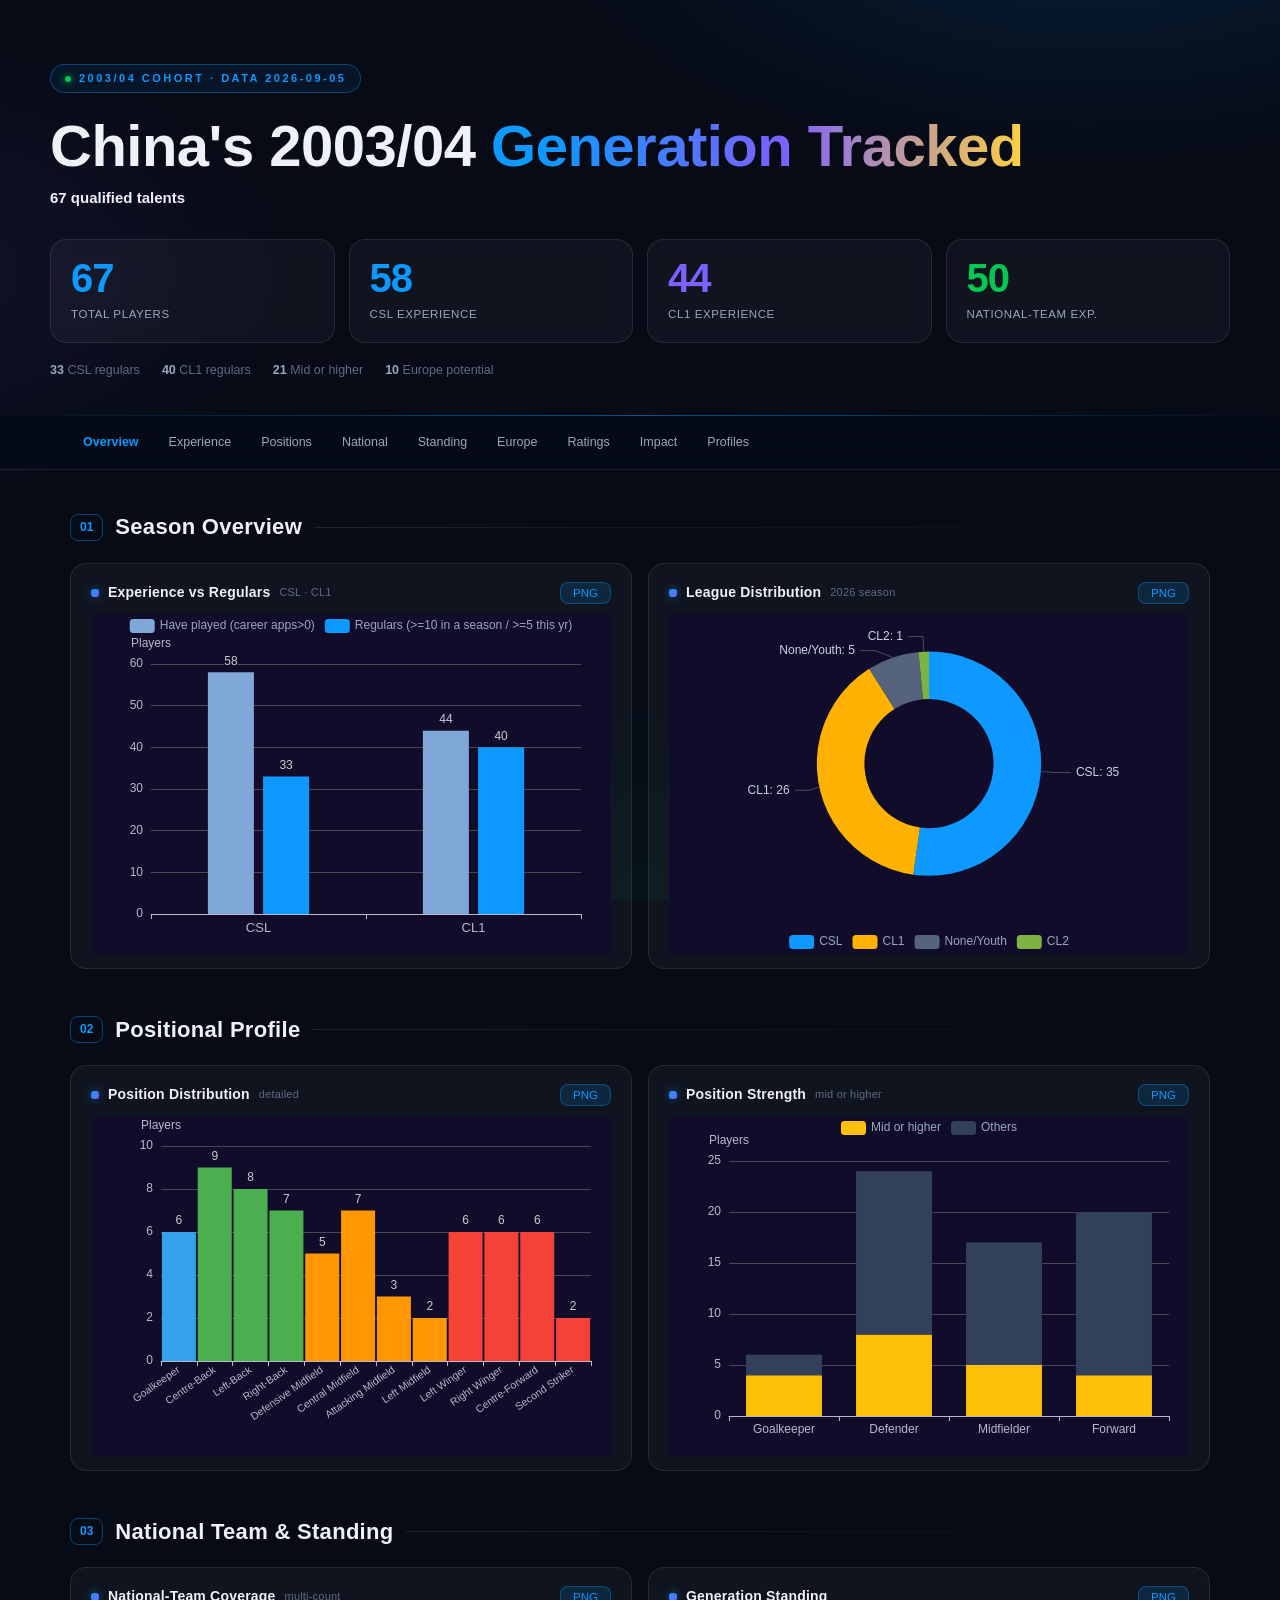
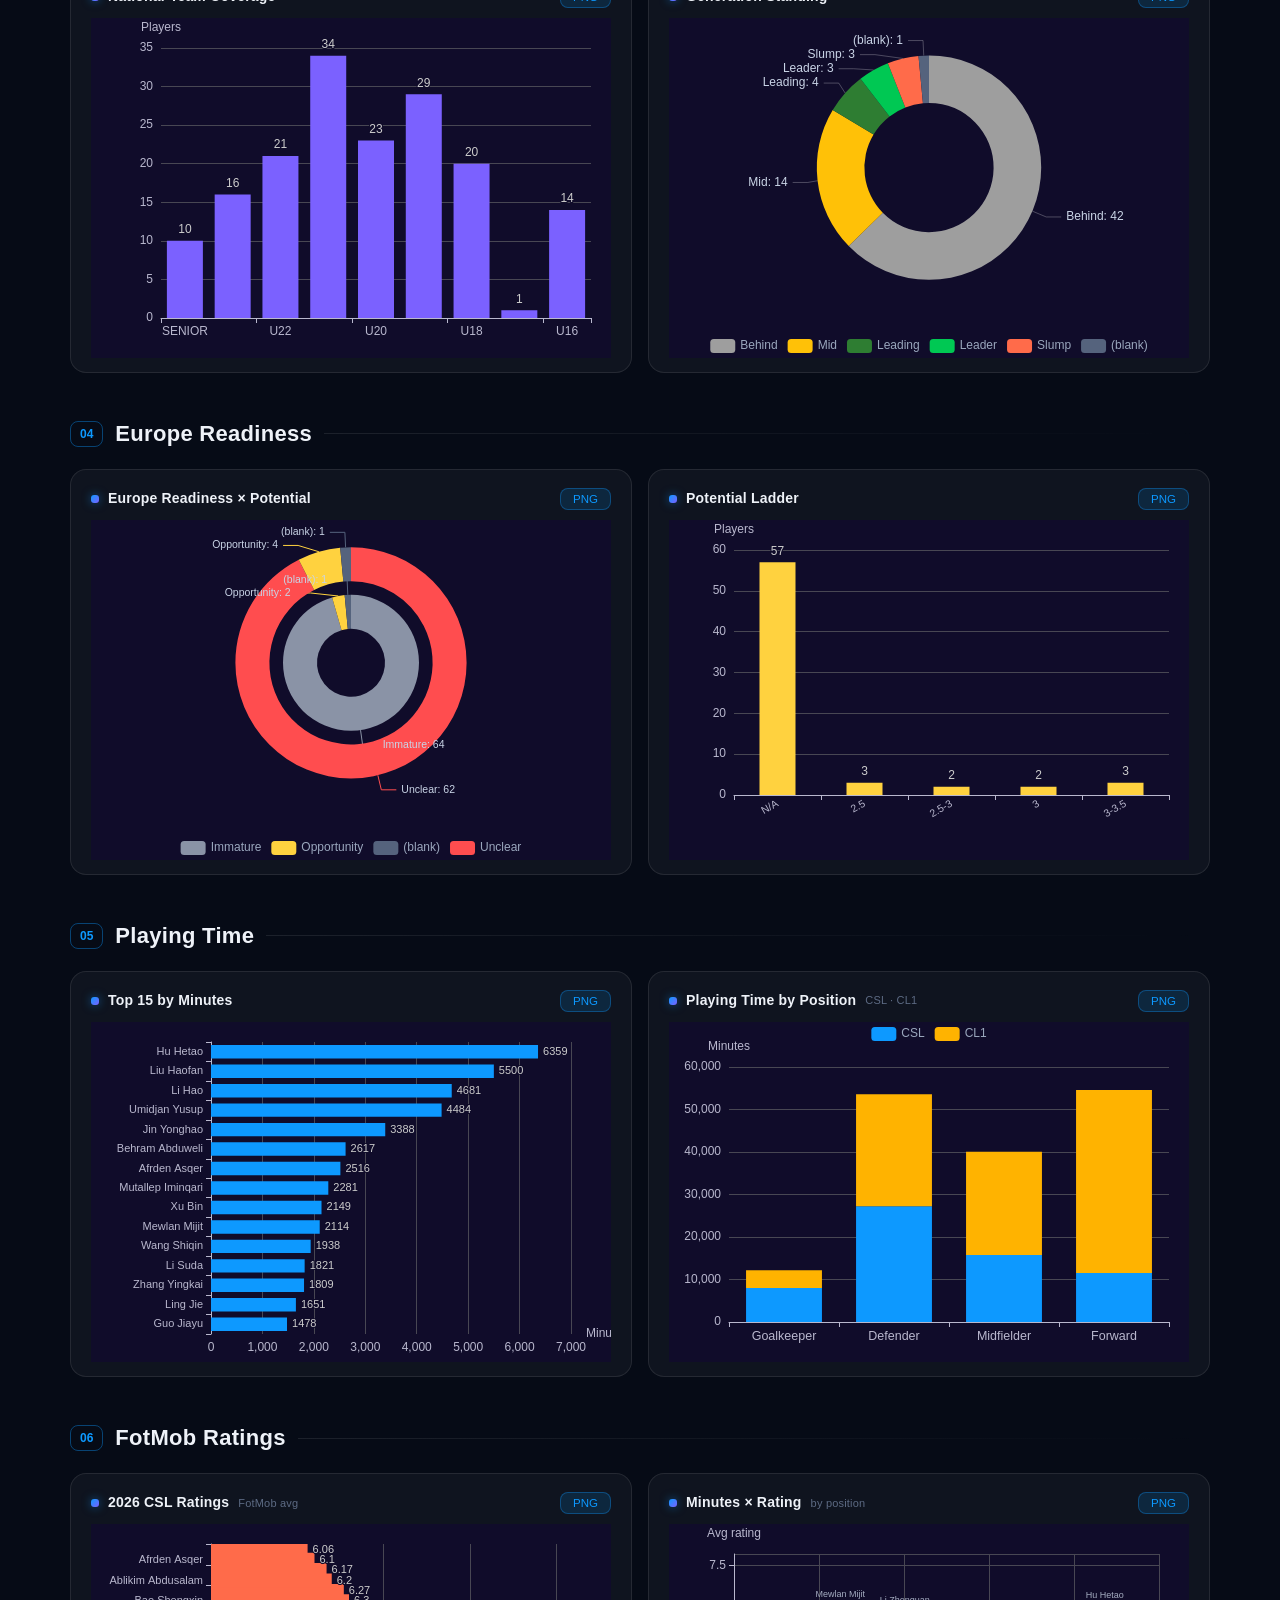
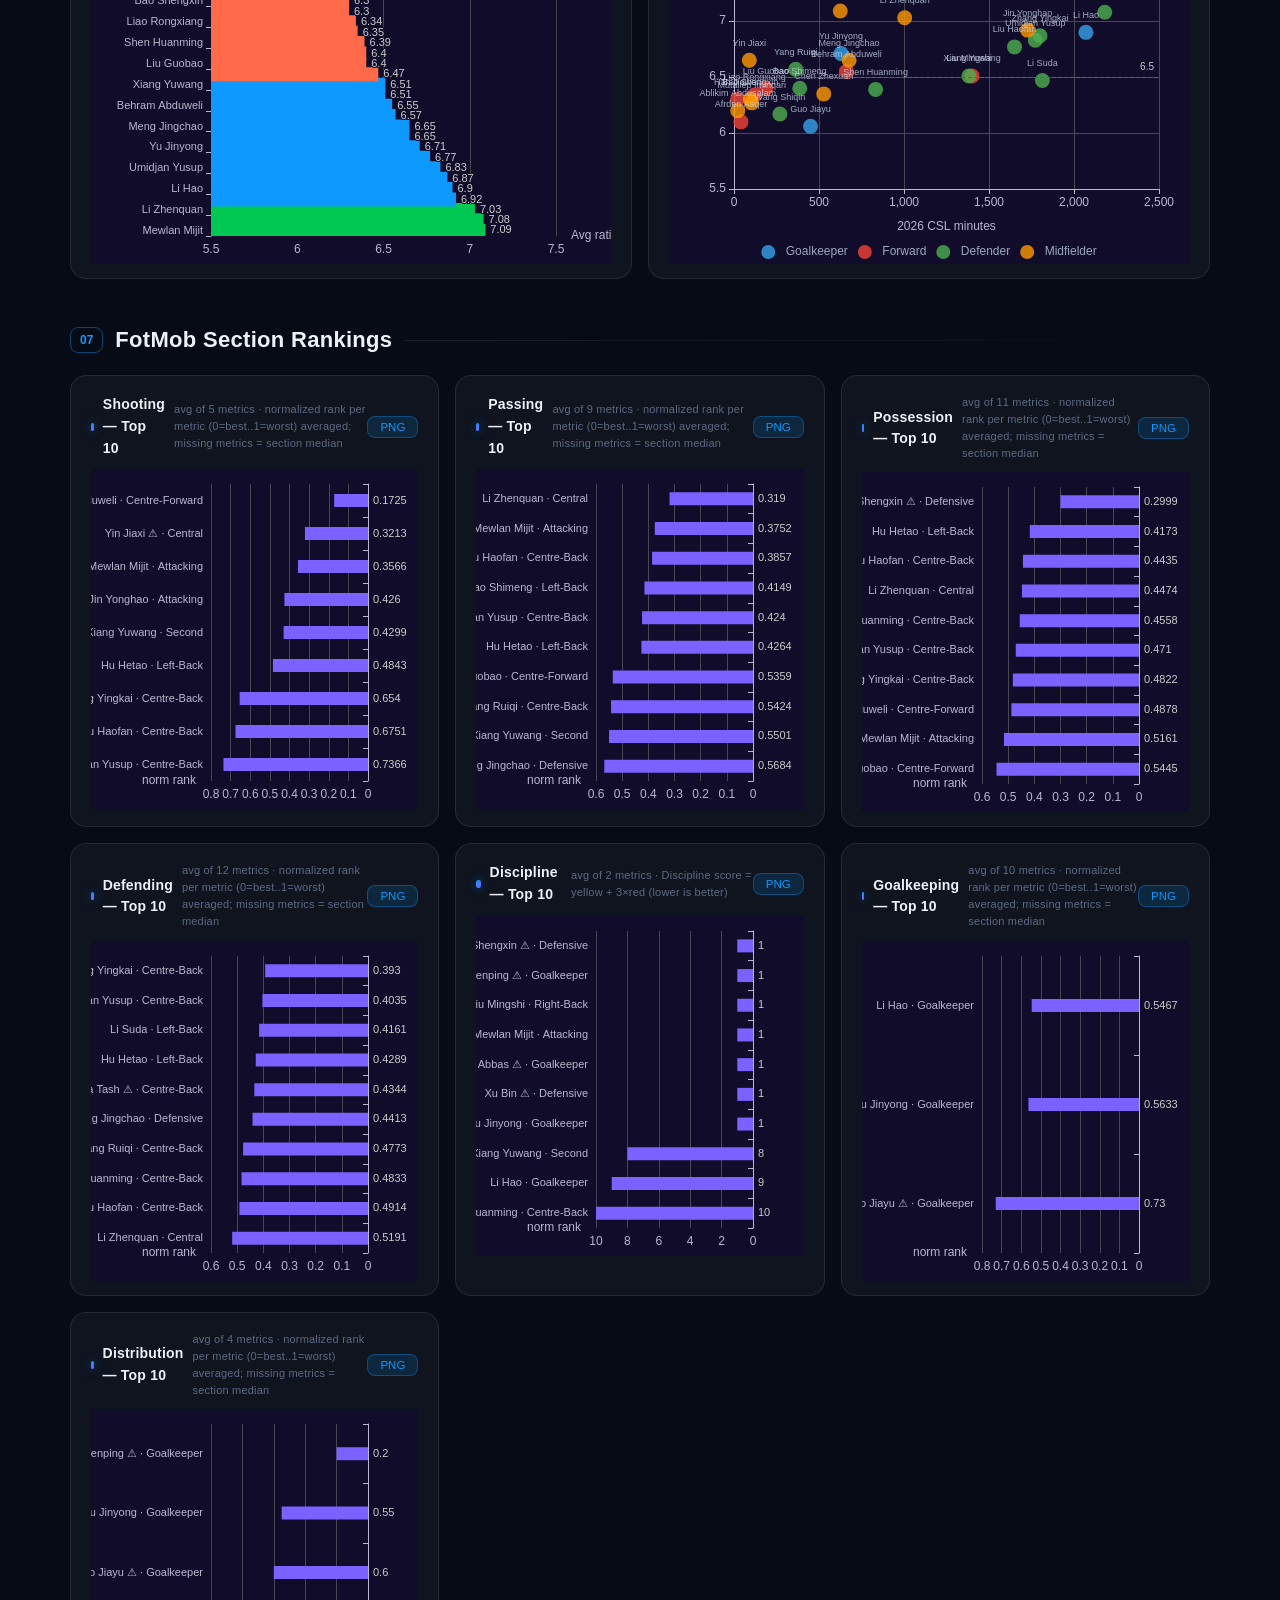
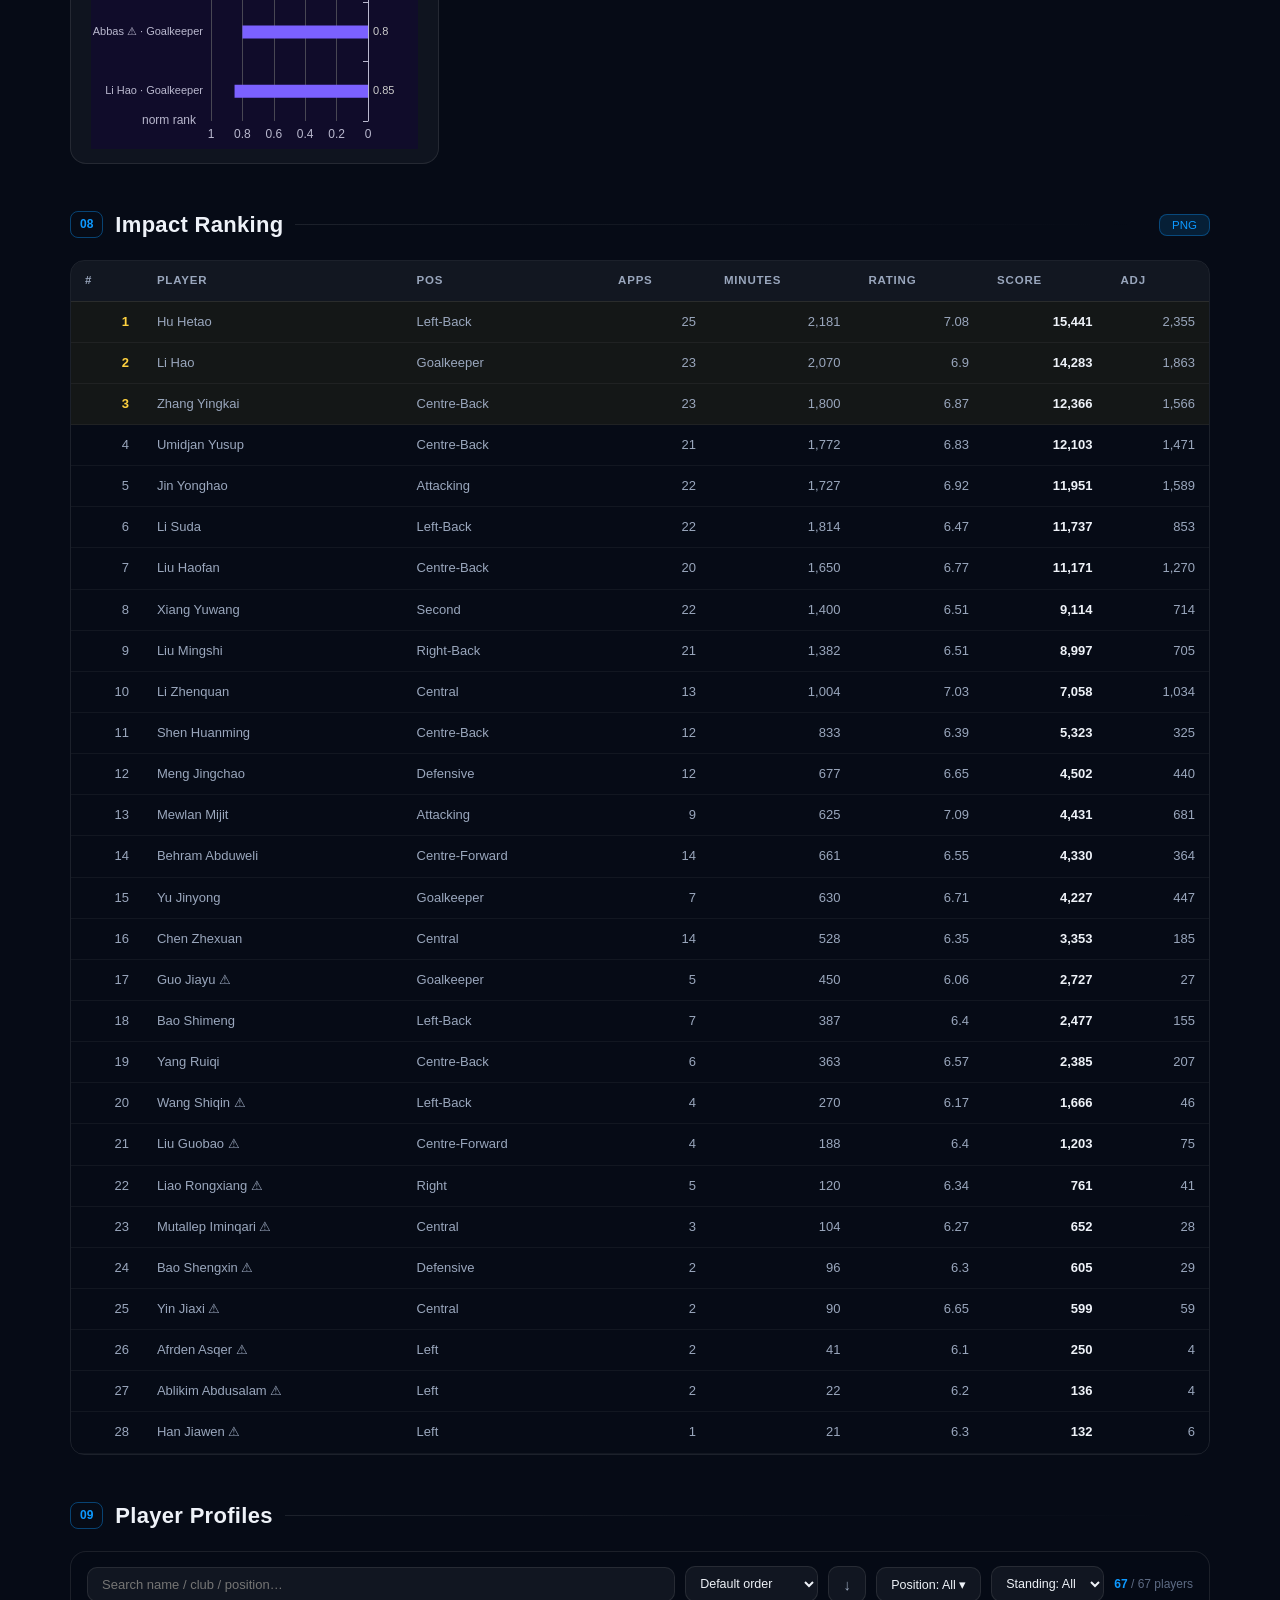
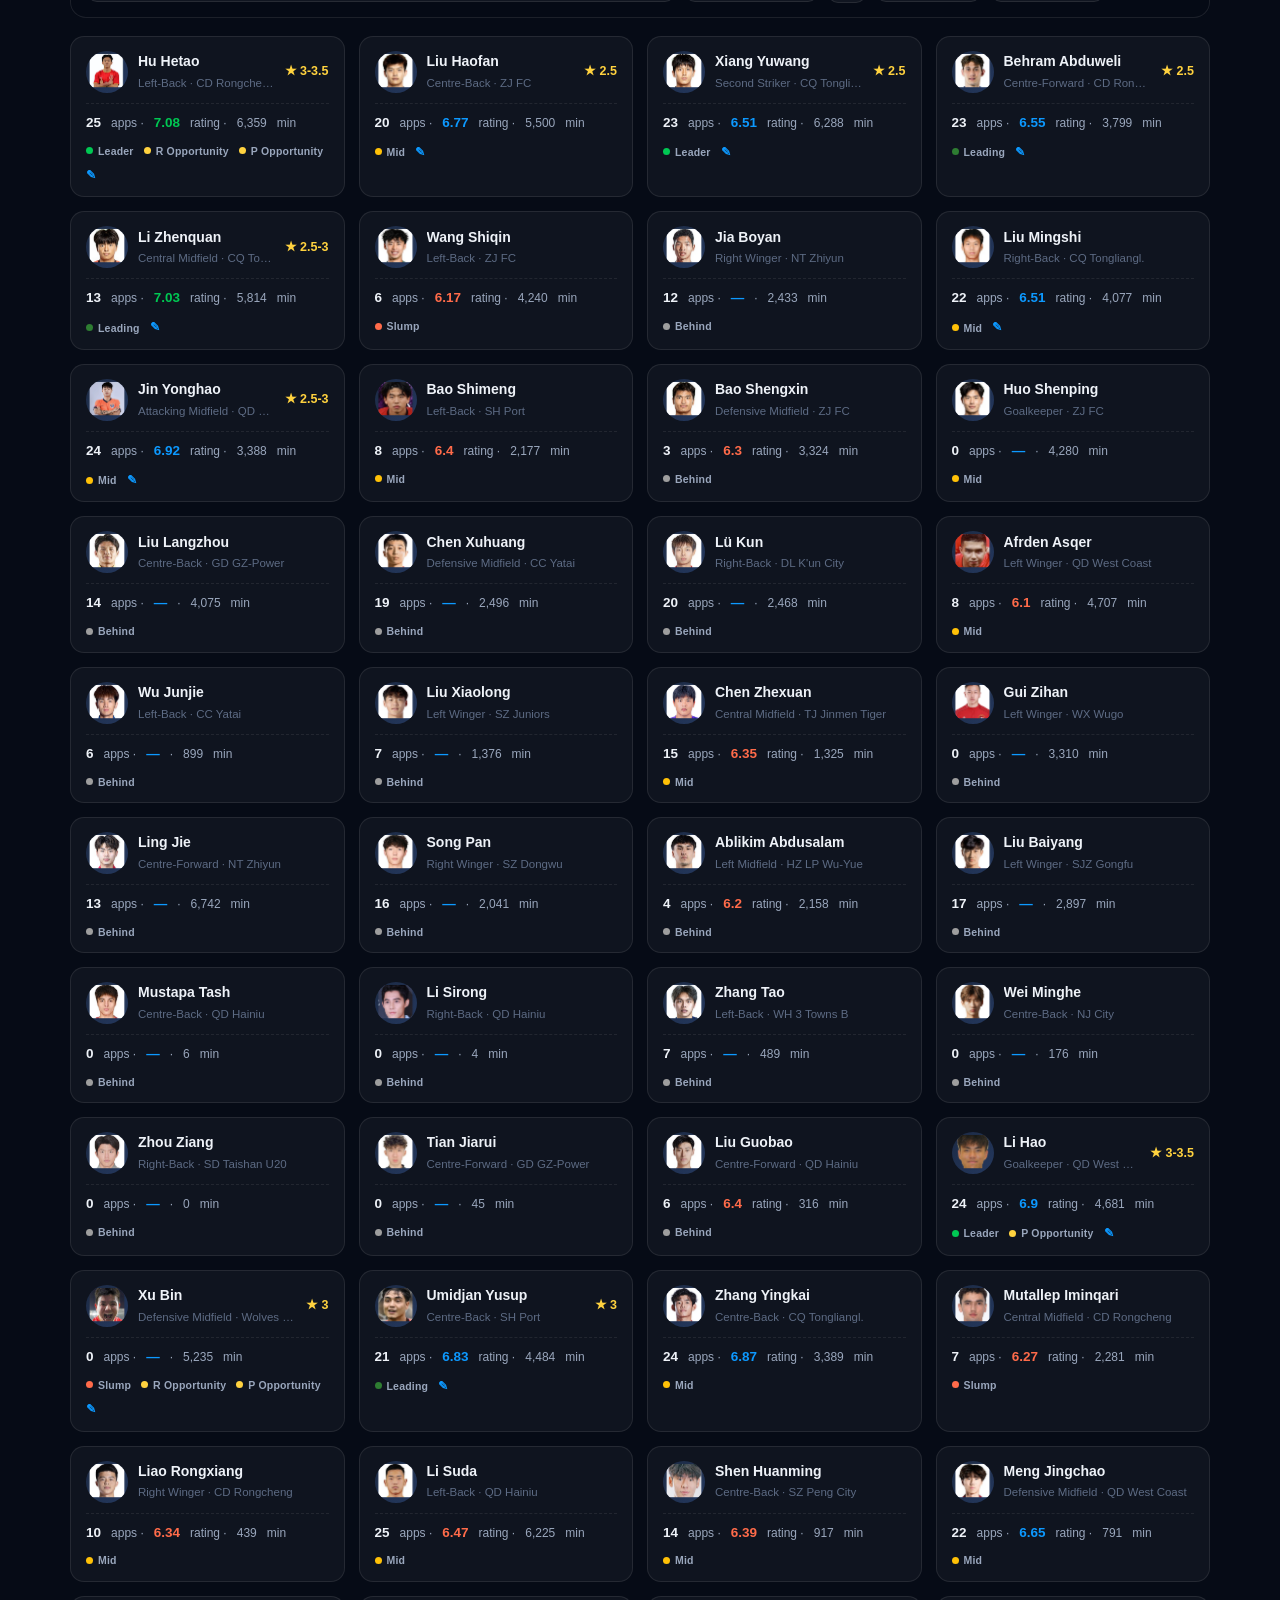
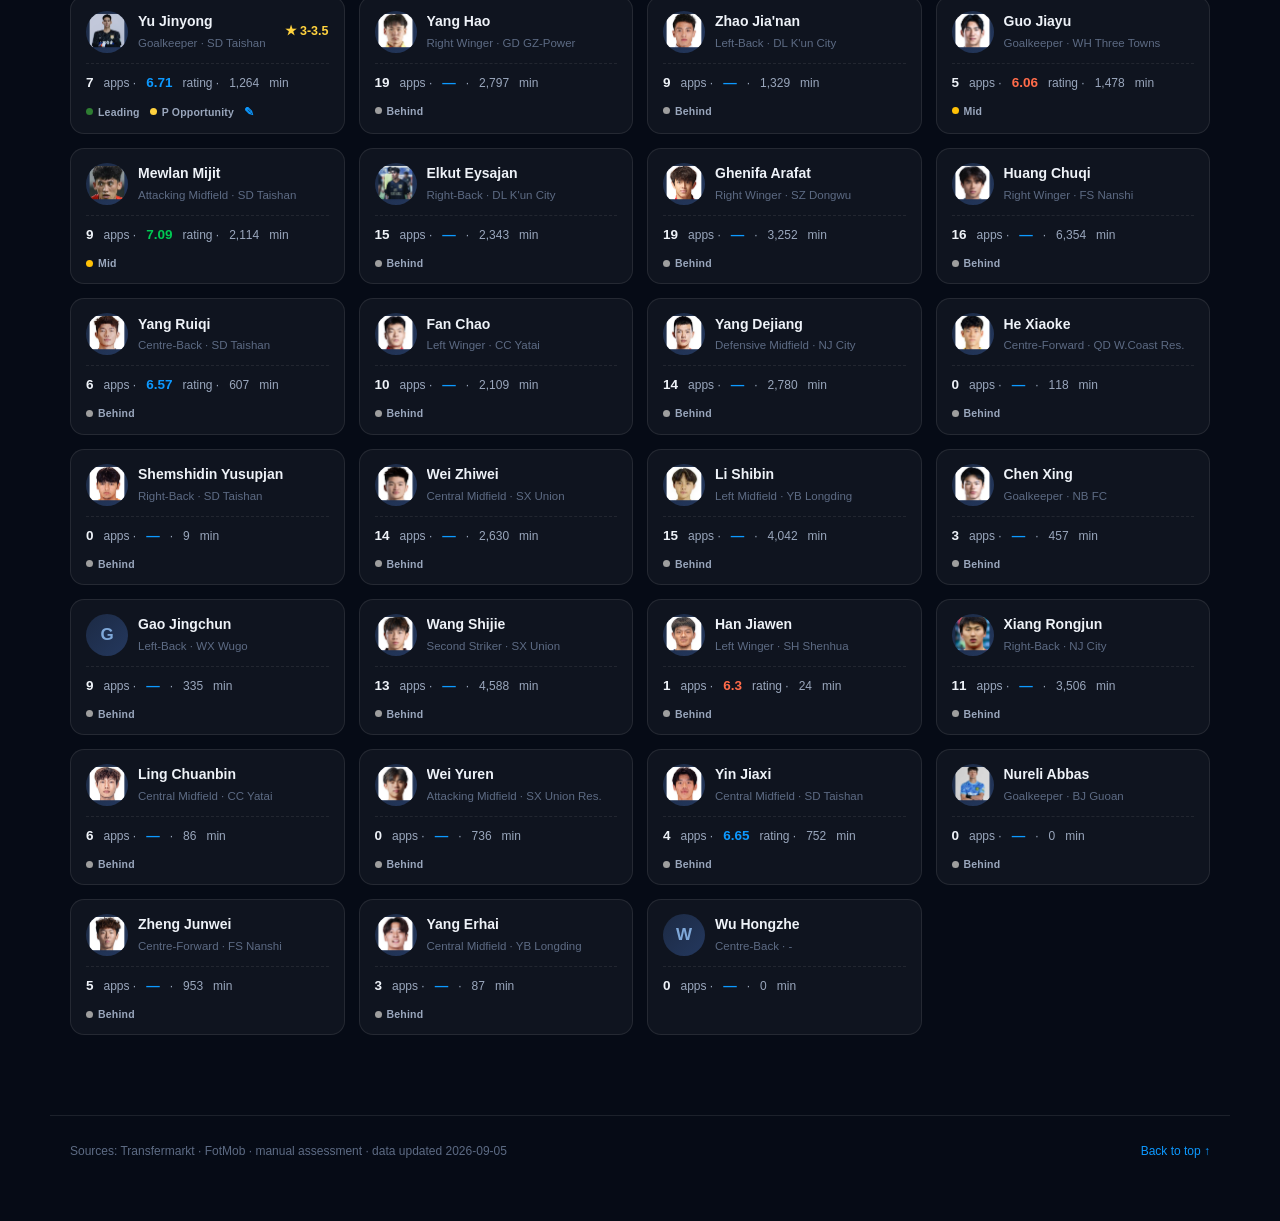
==== reports/generation_report.html @ 8729e46e "homepage: update lead player data (apps/G/A/rating) to 2026-09-05" ====
<!DOCTYPE html>
<html lang="zh">
<head>
<meta charset="utf-8">
<meta name="viewport" content="width=device-width, initial-scale=1">
<title>China's 2003/04 Generation — Football Analysis</title>
<style>
:root{
  --bg:#060b16; --bg2:#0a1226; --panel:rgba(255,255,255,.04); --line:rgba(255,255,255,.09);
  --tx:#eef2f8; --tx2:#9aa7bd; --tx3:#5d6b84;
  --blue:#0D99FF; --green:#00C853; --gold:#FFD23F; --purple:#7B61FF; --red:#FF6B4A;
  --mono:"Segoe UI", "Microsoft YaHei", sans-serif;
}
*{box-sizing:border-box}
html{scroll-behavior:smooth}
body{margin:0; background:var(--bg); color:var(--tx); font-family:var(--mono); line-height:1.55; -webkit-font-smoothing:antialiased}
.bg-glow{position:fixed; inset:0; z-index:-1; pointer-events:none; background:
  radial-gradient(900px 420px at 85% -10%, rgba(13,153,255,.14), transparent 60%),
  radial-gradient(700px 380px at -10% 30%, rgba(123,97,255,.10), transparent 60%),
  radial-gradient(800px 500px at 55% 110%, rgba(0,200,83,.07), transparent 60%),
  var(--bg);}

/* ---------- hero ---------- */
.hero{padding:64px 32px 36px; position:relative; overflow:hidden}
.hero::after{content:""; position:absolute; inset:auto 0 0 0; height:1px; background:linear-gradient(90deg,transparent,rgba(13,153,255,.5),transparent)}
.hero-inner{max-width:1180px; margin:0 auto}
.tag{display:inline-flex; align-items:center; gap:8px; font-size:11px; letter-spacing:2.5px; text-transform:uppercase;
  color:var(--blue); border:1px solid rgba(13,153,255,.35); background:rgba(13,153,255,.08);
  padding:5px 14px; border-radius:30px; font-weight:600}
.tag .dot{width:6px; height:6px; border-radius:50%; background:var(--green); box-shadow:0 0 8px var(--green)}
h1{font-size:clamp(34px,5.2vw,58px); margin:22px 0 8px; font-weight:800; letter-spacing:-.5px; line-height:1.08}
h1 .grad{background:linear-gradient(92deg,#0D99FF 10%,#7B61FF 55%,#FFD23F 100%); -webkit-background-clip:text; background-clip:text; color:transparent}
.hero-sub{color:var(--tx2); font-size:15px; max-width:760px; margin:6px 0 30px}
.hero-sub b{color:var(--tx)}
.kpi-strip{display:grid; grid-template-columns:repeat(auto-fit,minmax(170px,1fr)); gap:14px; margin-top:8px}
.kpi{background:var(--panel); border:1px solid var(--line); border-radius:16px; padding:18px 20px; backdrop-filter:blur(8px);
  transition:transform .18s, border-color .18s}
.kpi:hover{transform:translateY(-3px); border-color:rgba(13,153,255,.45)}
.kpi .num{font-size:40px; font-weight:800; letter-spacing:-1px; line-height:1}
.kpi .lab{font-size:11.5px; color:var(--tx2); margin-top:8px; letter-spacing:.6px; text-transform:uppercase}
.kpi.blue .num{color:var(--blue)} .kpi.green .num{color:var(--green)}
.kpi.gold .num{color:var(--gold)} .kpi.purple .num{color:var(--purple)}
.hero-mini{display:flex; flex-wrap:wrap; gap:8px 22px; margin-top:18px; font-size:12.5px; color:var(--tx3)}
.hero-mini b{color:var(--tx2); font-weight:600}

/* ---------- sticky nav ---------- */
nav{position:sticky; top:0; z-index:50; background:rgba(6,11,22,.82); backdrop-filter:blur(14px);
  border-bottom:1px solid var(--line)}
.nav-inner{max-width:1180px; margin:0 auto; display:flex; gap:4px; overflow-x:auto; padding:10px 20px; scrollbar-width:none}
.nav-inner::-webkit-scrollbar{display:none}
nav a{color:var(--tx2); text-decoration:none; font-size:12.5px; padding:7px 13px; border-radius:20px; white-space:nowrap; transition:.15s}
nav a:hover{color:var(--tx); background:rgba(255,255,255,.07)}
nav a:first-child{color:var(--blue); font-weight:700}

/* ---------- sections ---------- */
main{max-width:1180px; margin:0 auto; padding:34px 20px 80px}
.sec-title{display:flex; align-items:center; gap:12px; margin:44px 0 18px}
.sec-title .no{font-size:12px; color:var(--blue); border:1px solid rgba(13,153,255,.4); border-radius:8px; padding:3px 9px; font-weight:700}
.sec-title h2{margin:0; font-size:22px; font-weight:750; letter-spacing:.3px}
.sec-title .line{flex:1; height:1px; background:linear-gradient(90deg,var(--line),transparent)}
.grid2{display:grid; grid-template-columns:1fr 1fr; gap:16px; margin-bottom:16px}
@media (max-width:900px){ .grid2{grid-template-columns:1fr} }

.card{background:var(--panel); border:1px solid var(--line); border-radius:16px; padding:18px 20px 14px;
  transition:border-color .18s, transform .18s; scroll-margin-top:70px}
.card:hover{border-color:rgba(255,255,255,.16)}
.cbar{display:flex; justify-content:space-between; align-items:center; margin-bottom:10px}
.ct{display:flex; align-items:center; gap:9px; font-size:14px; font-weight:650; letter-spacing:.2px}
.ct .ci{width:8px; height:8px; border-radius:3px; background:linear-gradient(135deg,var(--blue),var(--purple)); box-shadow:0 0 10px rgba(13,153,255,.5)}
.ct .sub{font-size:11px; color:var(--tx3); font-weight:400}
.btn{background:rgba(13,153,255,.14); color:var(--blue); border:1px solid rgba(13,153,255,.35); border-radius:8px;
  padding:4px 12px; font-size:11.5px; cursor:pointer; transition:.15s; font-family:var(--mono)}
.btn:hover{background:rgba(13,153,255,.26)}
.chart{width:100%; height:340px}

/* FM rank grid */
.fm-grid{display:grid; grid-template-columns:repeat(auto-fill,minmax(330px,1fr)); gap:16px}

/* ---------- impact table ---------- */
.tbl-wrap{overflow-x:auto; border-radius:14px; border:1px solid var(--line)}
table.tbl{width:100%; border-collapse:collapse; font-size:13px}
.tbl th{background:rgba(255,255,255,.05); color:var(--tx2); font-weight:600; font-size:11.5px; text-transform:uppercase;
  letter-spacing:.8px; padding:11px 14px; text-align:left; border-bottom:1px solid var(--line); white-space:nowrap}
.tbl td{padding:10px 14px; border-bottom:1px solid rgba(255,255,255,.05); color:var(--tx2)}
.tbl tr:hover td{background:rgba(13,153,255,.06); color:var(--tx)}
.tbl tr.top3 td{background:rgba(255,210,63,.06)}
.tbl tr.top3 td:first-child{color:var(--gold); font-weight:800}
.tbl .num{text-align:right; font-variant-numeric:tabular-nums}
.tbl .num b{color:var(--tx)}

/* ---------- profiles ---------- */
.prof-toolbar{position:sticky; top:58px; z-index:40; display:flex; flex-wrap:wrap; gap:10px; align-items:center;
  background:rgba(6,11,22,.85); backdrop-filter:blur(12px); border:1px solid var(--line); border-radius:16px;
  padding:14px 16px; margin:10px 0 18px}
.prof-toolbar input[type=text]{flex:1 1 200px; min-width:150px; background:rgba(255,255,255,.05); border:1px solid var(--line);
  color:var(--tx); border-radius:10px; padding:9px 14px; font-size:13px; outline:none; font-family:var(--mono)}
.prof-toolbar input[type=text]:focus{border-color:var(--blue)}
.prof-toolbar select{background:rgba(255,255,255,.05); border:1px solid var(--line); color:var(--tx); border-radius:10px;
  padding:9px 10px; font-size:12.5px; outline:none; cursor:pointer; font-family:var(--mono)}
.prof-toolbar select option{background:#0a1226; color:var(--tx)}
.dir-btn{width:38px; height:37px; border-radius:10px; border:1px solid var(--line); background:rgba(255,255,255,.05);
  color:var(--tx2); cursor:pointer; font-size:15px; transition:.15s}
.dir-btn:hover{border-color:var(--blue); color:var(--blue)}
.chips{display:flex; gap:6px; flex-wrap:wrap}
.chip{padding:6px 13px; border-radius:20px; font-size:12px; border:1px solid var(--line); color:var(--tx2);
  background:transparent; cursor:pointer; transition:.15s; font-family:var(--mono)}
.chip:hover{color:var(--tx); border-color:rgba(255,255,255,.25)}
.chip.on{background:rgba(13,153,255,.18); border-color:var(--blue); color:var(--blue); font-weight:650}
/* position dropdown */
.pos-dd{position:relative}
.pos-btn{background:rgba(255,255,255,.05); border:1px solid var(--line); color:var(--tx); border-radius:10px;
  padding:9px 14px; font-size:12.5px; cursor:pointer; font-family:var(--mono); white-space:nowrap; transition:border-color .15s}
.pos-btn:hover{border-color:var(--blue)}
.pos-menu{position:absolute; top:calc(100% + 6px); left:0; z-index:60; min-width:240px; background:#0c1428;
  border:1px solid var(--line); border-radius:12px; padding:6px; box-shadow:0 18px 50px rgba(0,0,0,.5);
  display:none; max-height:400px; overflow:auto; scrollbar-width:thin; scrollbar-color:#33405c transparent}
.pos-menu.show{display:block}
.pos-i{display:block; width:100%; text-align:left; background:none; border:none; color:var(--tx3); font-size:12px;
  padding:6px 12px; cursor:pointer; border-radius:7px; font-family:var(--mono); transition:.12s}
.pos-i:hover{background:rgba(13,153,255,.12); color:var(--tx)}
.pos-i.on{color:var(--blue); font-weight:650}
.pos-i.top{color:var(--tx2); border-bottom:1px solid var(--line); border-radius:0; margin-bottom:4px; padding:7px 10px}
.pos-i.top.on{color:var(--blue)}
.pos-g{display:flex; width:100%; align-items:center; gap:8px; background:none; border:none; color:var(--tx2);
  font-size:12.5px; padding:8px 10px; cursor:pointer; border-radius:8px; text-align:left; font-family:var(--mono); transition:.12s}
.pos-g:hover{background:rgba(255,255,255,.06); color:var(--tx)}
.pos-g .arr{color:var(--tx3); font-size:10px; width:12px; transition:transform .15s; flex-shrink:0}
.pos-g.on{color:var(--blue); font-weight:650}
.pos-group.open .pos-g .arr{transform:rotate(90deg)}
.pos-items{display:none; padding-left:10px}
.pos-group.open .pos-items{display:block}
.pos-count{font-size:10.5px; color:var(--tx3); margin-left:auto}
.pos-items .pos-i{display:flex; justify-content:space-between}
.pd-count{font-size:12px; color:var(--tx3); margin-left:auto; white-space:nowrap}
.pd-count b{color:var(--blue)}

.pd-grid{display:grid; grid-template-columns:repeat(auto-fill,minmax(225px,1fr)); gap:14px}
.pd-card{background:var(--panel); border:1px solid var(--line); border-radius:14px; padding:14px 15px 12px; cursor:pointer;
  position:relative; transition:transform .16s, border-color .16s, box-shadow .16s; overflow:hidden}
.pd-card::before{content:""; position:absolute; inset:0 0 auto 0; height:2px; background:linear-gradient(90deg,var(--blue),var(--purple));
  opacity:0; transition:opacity .16s}
.pd-card:hover{transform:translateY(-3px); border-color:rgba(13,153,255,.5); box-shadow:0 10px 30px rgba(0,0,0,.35)}
.pd-card:hover::before{opacity:1}
.pd-top{display:flex; align-items:center; gap:10px}
.pd-ph{width:42px; height:42px; border-radius:50%; overflow:hidden; flex-shrink:0; background:linear-gradient(135deg,#1c2a44,#24385e);
  display:flex; align-items:center; justify-content:center; font-weight:700; font-size:17px; color:#7fa8d9}
.pd-ph img{width:100%; height:100%; object-fit:cover}
.pd-nm{flex:1; min-width:0}
.pd-nm .nm{font-size:14px; font-weight:700; color:var(--tx); white-space:nowrap; overflow:hidden; text-overflow:ellipsis}
.pd-nm .meta{font-size:11.5px; color:var(--tx3); margin-top:2px; white-space:nowrap; overflow:hidden; text-overflow:ellipsis}
.pd-pot{font-size:12.5px; color:var(--gold); font-weight:700; flex-shrink:0}
.pd-row{display:flex; align-items:baseline; gap:10px; margin-top:10px; padding-top:9px; border-top:1px dashed rgba(255,255,255,.08);
  font-size:12px; color:var(--tx2); font-variant-numeric:tabular-nums}
.pd-row .stat{font-weight:700; font-size:13.5px; color:var(--tx)}
.pd-row .stat.g{color:var(--green)} .pd-row .stat.b{color:var(--blue)} .pd-row .stat.r{color:var(--red)}
/* 评估行：色点 + 短词（取代胶囊标签） */
.pd-eval{display:flex; align-items:center; flex-wrap:wrap; gap:7px 10px; margin-top:9px; min-height:15px}
.pd-eval .ev{display:inline-flex; align-items:center; gap:5px; font-size:10.5px; font-weight:650; color:var(--tx2); letter-spacing:.2px}
.pd-eval .dot{width:7px; height:7px; border-radius:50%; display:inline-block; flex-shrink:0}
.pd-eval .note{color:var(--blue); font-size:12px; cursor:default}

/* ---------- modal ---------- */
.pd-overlay{position:fixed; inset:0; background:rgba(3,6,14,.7); backdrop-filter:blur(6px); display:none;
  align-items:flex-start; justify-content:center; z-index:100; padding:34px 14px; overflow:auto}
.pd-overlay.show{display:flex}
.pd-modal{background:linear-gradient(180deg,#0c1428,#0a1122); border:1px solid var(--line); border-radius:18px;
  max-width:780px; width:100%; padding:26px 28px; box-shadow:0 24px 70px rgba(0,0,0,.5); position:relative; animation:pop .18s ease}
@keyframes pop{from{opacity:0; transform:translateY(12px) scale(.985)} to{opacity:1; transform:none}}
.pd-modal .cls{position:absolute; top:14px; right:16px; border:1px solid var(--line); background:rgba(255,255,255,.06);
  border-radius:50%; width:32px; height:32px; font-size:14px; cursor:pointer; color:var(--tx2); transition:.15s}
.pd-modal .cls:hover{color:var(--tx); background:rgba(255,255,255,.14)}
.pm-head{display:flex; gap:16px; align-items:flex-start; padding-right:36px}
.pm-ph{width:76px; height:76px; border-radius:18px; overflow:hidden; flex-shrink:0; background:linear-gradient(135deg,#1c2a44,#24385e);
  display:flex; align-items:center; justify-content:center; font-size:30px; font-weight:800; color:#7fa8d9}
.pm-ph img{width:100%; height:100%; object-fit:cover}
.pm-id{flex:1; min-width:0}
.pm-name{font-size:23px; font-weight:800; letter-spacing:-.3px; margin:0}
.pm-name .stars{color:var(--gold); font-size:15px; letter-spacing:2px; vertical-align:2px}
.pm-meta{font-size:12.5px; color:var(--tx2); margin-top:4px; display:flex; align-items:center; gap:8px; flex-wrap:wrap}
.nt-badge{font-size:10px; font-weight:700; letter-spacing:.5px; padding:2px 9px; border-radius:12px;
  background:rgba(0,200,83,.13); color:#4ade80; border:1px solid rgba(0,200,83,.35)}
/* 评估条：替代头部胶囊标签，结构化四格仪表盘 */
.pm-strip{display:grid; grid-template-columns:repeat(auto-fit,minmax(118px,1fr)); gap:10px; margin-top:14px}
.pm-cell{background:rgba(255,255,255,.035); border:1px solid var(--line); border-radius:12px; padding:10px 13px 11px;
  transition:border-color .15s}
.pm-cell:hover{border-color:rgba(255,255,255,.22)}
.pm-cell .pk{font-size:9.5px; letter-spacing:1.3px; text-transform:uppercase; color:var(--tx3); font-weight:650}
.pm-cell .pv{font-size:15.5px; font-weight:750; margin-top:5px; line-height:1.15}
.pm-cell .pv small{font-size:10px; font-weight:600; opacity:.75; margin-left:4px}
.pm-rt{flex-shrink:0; text-align:center; background:rgba(255,255,255,.045); border:1px solid var(--line); border-radius:14px;
  padding:12px 16px 10px; min-width:96px}
.pm-rt .big{font-size:30px; font-weight:800; line-height:1}
.pm-rt .sm{font-size:10.5px; color:var(--tx3); margin-top:5px; line-height:1.4}
.pm-sec{background:rgba(255,255,255,.035); border:1px solid var(--line); border-radius:13px; padding:14px 16px; margin-top:14px}
.pm-sec h4{margin:0 0 9px; font-size:12px; color:var(--blue); letter-spacing:1.4px; text-transform:uppercase; font-weight:700}
.pm-grid2{display:grid; grid-template-columns:1fr 1fr; gap:14px}
@media (max-width:640px){ .pm-grid2{grid-template-columns:1fr} }
.pm-rows{display:grid; grid-template-columns:1fr 1fr; gap:6px 18px; font-size:13px; line-height:1.85}
.pm-rows b{color:var(--tx); font-weight:600}
.pm-rows .v{color:var(--tx2)}
.pm-assess{display:grid; grid-template-columns:1fr 1fr; gap:9px}
.pm-assess .cell{background:rgba(255,255,255,.03); border:1px solid var(--line); border-radius:10px; padding:10px 13px}
.pm-assess .k{font-size:10.5px; color:var(--tx3); letter-spacing:1px; text-transform:uppercase}
.pm-assess .v2{font-size:15px; font-weight:700; margin-top:3px}
.pm-foot{font-size:11px; color:var(--tx3); margin-top:16px; padding-top:12px; border-top:1px solid var(--line)}
.attr-chips{display:flex; flex-wrap:wrap; gap:6px}
.attr-chip{display:inline-block; font-size:12px; color:#fff; padding:3px 11px; border-radius:12px; font-weight:600}
.imp-wrap{max-height:430px; overflow-y:auto; margin:6px 2px 2px; scrollbar-width:thin; scrollbar-color:#33405c transparent}
footer{max-width:1180px; margin:0 auto; padding:26px 20px 60px; color:var(--tx3); font-size:12px;
  border-top:1px solid var(--line); display:flex; flex-wrap:wrap; gap:8px 24px; justify-content:space-between}
footer a{color:var(--blue); text-decoration:none}
</style>
</head>

<body>
<div class="bg-glow"></div>

<header class="hero">
  <div class="hero-inner">
    <div class="tag"><span class="dot"></span>2003/04 Cohort · Data 2026-09-05</div>
    <h1>China's 2003/04 <span class="grad">Generation Tracked</span></h1>
    <p class="hero-sub"><b>67 qualified talents</b></p>
    <div class="kpi-strip" id="kpis"></div>
    <div class="hero-mini" id="heroMini"></div>
  </div>
</header>

<nav><div class="nav-inner">
  <a href="#top">Overview</a>
  <a href="#exp-card">Experience</a>
  <a href="#pos-card">Positions</a>
  <a href="#nt-card">National</a>
  <a href="#gs-card">Standing</a>
  <a href="#eu-card">Europe</a>
  <a href="#rt-card">Ratings</a>
  <a href="#impact">Impact</a>
  <a href="#profiles">Profiles</a>
</div></nav>

<main id="top">
  <div class="sec-title" style="margin-top:6px"><span class="no">01</span><h2>Season Overview</h2><span class="line"></span></div>
  <div class="grid2">
    <div class="card" id="exp-card">
      <div class="cbar"><div class="ct"><span class="ci"></span>Experience vs Regulars <span class="sub">CSL · CL1</span></div><button class="btn" data-chart="chartFoot">PNG</button></div>
      <div id="chartFoot" class="chart"></div>
    </div>
    <div class="card" id="league-card">
      <div class="cbar"><div class="ct"><span class="ci"></span>League Distribution <span class="sub">2026 season</span></div><button class="btn" data-chart="chartLeague">PNG</button></div>
      <div id="chartLeague" class="chart"></div>
    </div>
  </div>

  <div class="sec-title"><span class="no">02</span><h2>Positional Profile</h2><span class="line"></span></div>
  <div class="grid2">
    <div class="card" id="pos-card">
      <div class="cbar"><div class="ct"><span class="ci"></span>Position Distribution <span class="sub">detailed</span></div><button class="btn" data-chart="chartPos">PNG</button></div>
      <div id="chartPos" class="chart"></div>
    </div>
    <div class="card" id="posgood-card">
      <div class="cbar"><div class="ct"><span class="ci"></span>Position Strength <span class="sub">mid or higher</span></div><button class="btn" data-chart="chartPosGood">PNG</button></div>
      <div id="chartPosGood" class="chart"></div>
    </div>
  </div>

  <div class="sec-title"><span class="no">03</span><h2>National Team &amp; Standing</h2><span class="line"></span></div>
  <div class="grid2">
    <div class="card" id="nt-card">
      <div class="cbar"><div class="ct"><span class="ci"></span>National-Team Coverage <span class="sub">multi-count</span></div><button class="btn" data-chart="chartNt">PNG</button></div>
      <div id="chartNt" class="chart"></div>
    </div>
    <div class="card" id="gs-card">
      <div class="cbar"><div class="ct"><span class="ci"></span>Generation Standing</div><button class="btn" data-chart="chartGs">PNG</button></div>
      <div id="chartGs" class="chart"></div>
    </div>
  </div>

  <div class="sec-title"><span class="no">04</span><h2>Europe Readiness</h2><span class="line"></span></div>
  <div class="grid2">
    <div class="card" id="eu-card">
      <div class="cbar"><div class="ct"><span class="ci"></span>Europe Readiness × Potential</div><button class="btn" data-chart="chartEurope">PNG</button></div>
      <div id="chartEurope" class="chart"></div>
    </div>
    <div class="card" id="pot-card">
      <div class="cbar"><div class="ct"><span class="ci"></span>Potential Ladder</div><button class="btn" data-chart="chartPot">PNG</button></div>
      <div id="chartPot" class="chart"></div>
    </div>
  </div>

  <div class="sec-title"><span class="no">05</span><h2>Playing Time</h2><span class="line"></span></div>
  <div class="grid2">
    <div class="card" id="top-card">
      <div class="cbar"><div class="ct"><span class="ci"></span>Top 15 by Minutes</div><button class="btn" data-chart="chartTop">PNG</button></div>
      <div id="chartTop" class="chart"></div>
    </div>
    <div class="card" id="postime-card">
      <div class="cbar"><div class="ct"><span class="ci"></span>Playing Time by Position <span class="sub">CSL · CL1</span></div><button class="btn" data-chart="chartPosTime">PNG</button></div>
      <div id="chartPosTime" class="chart"></div>
    </div>
  </div>

  <div class="sec-title"><span class="no">06</span><h2>FotMob Ratings</h2><span class="line"></span></div>
  <div class="grid2">
    <div class="card" id="rt-card">
      <div class="cbar"><div class="ct"><span class="ci"></span>2026 CSL Ratings <span class="sub">FotMob avg</span></div><button class="btn" data-chart="chartRating">PNG</button></div>
      <div id="chartRating" class="chart"></div>
    </div>
    <div class="card" id="scat-card">
      <div class="cbar"><div class="ct"><span class="ci"></span>Minutes × Rating <span class="sub">by position</span></div><button class="btn" data-chart="chartScatter">PNG</button></div>
      <div id="chartScatter" class="chart"></div>
    </div>
  </div>

  <div class="sec-title"><span class="no">07</span><h2>FotMob Section Rankings</h2><span class="line"></span></div>
  <div class="fm-grid" id="fmRankGrid"></div>

  <div class="sec-title" id="impact"><span class="no">08</span><h2>Impact Ranking</h2><span class="line"></span>
    <button class="btn" id="impactExport">PNG</button></div>
  <div class="tbl-wrap" id="impactTable">
    <table class="tbl">
      <thead><tr><th>#</th><th>Player</th><th>Pos</th><th>Apps</th><th>Minutes</th><th>Rating</th><th>Score</th><th>Adj</th></tr></thead>
      <tbody id="impactBody"></tbody>
    </table>
  </div>

  <div class="sec-title" id="profiles"><span class="no">09</span><h2>Player Profiles</h2><span class="line"></span></div>
  <div class="prof-toolbar">
    <input type="text" id="pdSearch" placeholder="Search name / club / position…">
    <select id="pdSort">
      <option value="default">Default order</option>
      <option value="pot">★ Potential</option>
      <option value="rating">Rating (FotMob)</option>
      <option value="apps">Apps</option>
      <option value="mins">Minutes</option>
      <option value="name">Name (A–Z)</option>
    </select>
    <button class="dir-btn" id="pdDir" title="Direction">↓</button>
    <div class="pos-dd">
      <button class="pos-btn" id="pdPosBtn" type="button">Position: All ▾</button>
      <div class="pos-menu" id="pdPosMenu">
        <button class="pos-i top" type="button" data-pos="All">All Positions</button>
        <div id="pdPosGroups"></div>
      </div>
    </div>
    <select id="pdGs">
      <option value="All">Standing: All</option>
      <option value="Leader">Leader</option>
      <option value="Leading">Leading</option>
      <option value="Mid">Mid</option>
      <option value="Behind">Behind</option>
      <option value="Slump">Slump</option>
    </select>
    <span class="pd-count" id="pdCount"></span>
  </div>
  <div class="pd-grid" id="pdGrid"></div>
</main>

<footer>
  <span>Sources: Transfermarkt · FotMob · manual assessment · data updated 2026-09-05</span>
  <span><a href="#top">Back to top ↑</a></span>
</footer>

<div class="pd-overlay" id="pdOverlay"><div class="pd-modal" id="pdModal"></div></div>

<script src="../assets/echarts.min.js"></script>
<script src="../assets/html2canvas.min.js"></script>
<script>const DATA = {"kpi": {"total": 67, "cs_ever": 58, "c1_ever": 44, "cs_foot": 33, "c1_foot": 40, "gs_good": 21, "ep_good": 4, "nt": 50, "pot": 10}, "foot": {"cat": ["CSL", "CL1"], "ever": [58, 44], "foot": [33, 40]}, "league_dist": [{"name": "CSL", "value": 35}, {"name": "CL1", "value": 26}, {"name": "None/Youth", "value": 5}, {"name": "CL2", "value": 1}], "pos_fine": [{"name": "Goalkeeper", "value": 6, "major": "Goalkeeper"}, {"name": "Centre-Back", "value": 9, "major": "Defender"}, {"name": "Left-Back", "value": 8, "major": "Defender"}, {"name": "Right-Back", "value": 7, "major": "Defender"}, {"name": "Defender", "value": 0, "major": "Defender"}, {"name": "Defensive Midfield", "value": 5, "major": "Midfielder"}, {"name": "Central Midfield", "value": 7, "major": "Midfielder"}, {"name": "Attacking Midfield", "value": 3, "major": "Midfielder"}, {"name": "Left Midfield", "value": 2, "major": "Midfielder"}, {"name": "Midfield", "value": 0, "major": "Midfielder"}, {"name": "Left Winger", "value": 6, "major": "Forward"}, {"name": "Right Winger", "value": 6, "major": "Forward"}, {"name": "Centre-Forward", "value": 6, "major": "Forward"}, {"name": "Second Striker", "value": 2, "major": "Forward"}, {"name": "Attack", "value": 0, "major": "Forward"}], "pos_major": ["Goalkeeper", "Defender", "Midfielder", "Forward"], "pos_all": [6, 24, 17, 20], "pos_good": [4, 8, 5, 4], "nt_cov": [{"name": "SENIOR", "value": 10}, {"name": "U23", "value": 16}, {"name": "U22", "value": 21}, {"name": "U21", "value": 34}, {"name": "U20", "value": 23}, {"name": "U19", "value": 29}, {"name": "U18", "value": 20}, {"name": "U17", "value": 1}, {"name": "U16", "value": 14}], "gs_dist": [{"name": "Behind", "value": 42}, {"name": "Mid", "value": 14}, {"name": "Leading", "value": 4}, {"name": "Leader", "value": 3}, {"name": "Slump", "value": 3}, {"name": "(blank)", "value": 1}], "er_dist": [{"name": "Immature", "value": 64}, {"name": "Opportunity", "value": 2}, {"name": "(blank)", "value": 1}], "ep_dist": [{"name": "Unclear", "value": 62}, {"name": "Opportunity", "value": 4}, {"name": "(blank)", "value": 1}], "pot_data": [{"name": "N/A", "value": 57}, {"name": "2.5", "value": 3}, {"name": "2.5-3", "value": 2}, {"name": "3", "value": 2}, {"name": "3-3.5", "value": 3}], "top15": [{"name": "Hu Hetao", "min": 6359}, {"name": "Liu Haofan", "min": 5500}, {"name": "Li Hao", "min": 4681}, {"name": "Umidjan Yusup", "min": 4484}, {"name": "Jin Yonghao", "min": 3388}, {"name": "Behram Abduweli", "min": 2617}, {"name": "Afrden Asqer", "min": 2516}, {"name": "Mutallep Iminqari", "min": 2281}, {"name": "Xu Bin", "min": 2149}, {"name": "Mewlan Mijit", "min": 2114}, {"name": "Wang Shiqin", "min": 1938}, {"name": "Li Suda", "min": 1821}, {"name": "Zhang Yingkai", "min": 1809}, {"name": "Ling Jie", "min": 1651}, {"name": "Guo Jiayu", "min": 1478}], "ratings": [{"name": "Guo Jiayu", "rating": 6.06, "n": 5, "team": "Wuhan Three Towns", "min": 450, "pos": "Goalkeeper", "major": "Goalkeeper"}, {"name": "Afrden Asqer", "rating": 6.1, "n": 2, "team": "Qingdao West Coast", "min": 41, "pos": "Left Winger", "major": "Forward"}, {"name": "Wang Shiqin", "rating": 6.17, "n": 4, "team": "Zhejiang Professional", "min": 270, "pos": "Left-Back", "major": "Defender"}, {"name": "Ablikim Abdusalam", "rating": 6.2, "n": 2, "team": "Zhejiang Professional", "min": 22, "pos": "Left Midfield", "major": "Midfielder"}, {"name": "Mutallep Iminqari", "rating": 6.27, "n": 3, "team": "Chengdu Rongcheng FC", "min": 104, "pos": "Central Midfield", "major": "Midfielder"}, {"name": "Bao Shengxin", "rating": 6.3, "n": 2, "team": "Zhejiang Professional", "min": 96, "pos": "Defensive Midfield", "major": "Midfielder"}, {"name": "Han Jiawen", "rating": 6.3, "n": 1, "team": "Shanghai Shenhua FC U21", "min": 21, "pos": "Left Winger", "major": "Forward"}, {"name": "Liao Rongxiang", "rating": 6.34, "n": 5, "team": "Chengdu Rongcheng FC", "min": 120, "pos": "Right Winger", "major": "Forward"}, {"name": "Chen Zhexuan", "rating": 6.35, "n": 14, "team": "Tianjin Jinmen Tiger", "min": 528, "pos": "Central Midfield", "major": "Midfielder"}, {"name": "Shen Huanming", "rating": 6.39, "n": 12, "team": "Shenzhen Peng City", "min": 833, "pos": "Centre-Back", "major": "Defender"}, {"name": "Bao Shimeng", "rating": 6.4, "n": 7, "team": "Shanghai Port", "min": 387, "pos": "Left-Back", "major": "Defender"}, {"name": "Liu Guobao", "rating": 6.4, "n": 4, "team": "Qingdao Hainiu", "min": 188, "pos": "Centre-Forward", "major": "Forward"}, {"name": "Li Suda", "rating": 6.47, "n": 22, "team": "Qingdao Hainiu", "min": 1814, "pos": "Left-Back", "major": "Defender"}, {"name": "Xiang Yuwang", "rating": 6.51, "n": 22, "team": "Chongqing Tongliang Long", "min": 1400, "pos": "Second Striker", "major": "Forward"}, {"name": "Liu Mingshi", "rating": 6.51, "n": 21, "team": "Chongqing Tongliang Long", "min": 1382, "pos": "Right-Back", "major": "Defender"}, {"name": "Behram Abduweli", "rating": 6.55, "n": 14, "team": "Chengdu Rongcheng FC", "min": 661, "pos": "Centre-Forward", "major": "Forward"}, {"name": "Yang Ruiqi", "rating": 6.57, "n": 6, "team": "Shandong Taishan", "min": 363, "pos": "Centre-Back", "major": "Defender"}, {"name": "Meng Jingchao", "rating": 6.65, "n": 12, "team": "Qingdao West Coast", "min": 677, "pos": "Defensive Midfield", "major": "Midfielder"}, {"name": "Yin Jiaxi", "rating": 6.65, "n": 2, "team": "Shandong Taishan", "min": 90, "pos": "Central Midfield", "major": "Midfielder"}, {"name": "Yu Jinyong", "rating": 6.71, "n": 7, "team": "Shandong Taishan", "min": 630, "pos": "Goalkeeper", "major": "Goalkeeper"}, {"name": "Liu Haofan", "rating": 6.77, "n": 20, "team": "Zhejiang Professional", "min": 1650, "pos": "Centre-Back", "major": "Defender"}, {"name": "Umidjan Yusup", "rating": 6.83, "n": 21, "team": "Shanghai Port", "min": 1772, "pos": "Centre-Back", "major": "Defender"}, {"name": "Zhang Yingkai", "rating": 6.87, "n": 23, "team": "Chongqing Tongliang Long", "min": 1800, "pos": "Centre-Back", "major": "Defender"}, {"name": "Li Hao", "rating": 6.9, "n": 23, "team": "Qingdao West Coast", "min": 2070, "pos": "Goalkeeper", "major": "Goalkeeper"}, {"name": "Jin Yonghao", "rating": 6.92, "n": 22, "team": "Qingdao Hainiu", "min": 1727, "pos": "Attacking Midfield", "major": "Midfielder"}, {"name": "Li Zhenquan", "rating": 7.03, "n": 13, "team": "Chongqing Tongliang Long", "min": 1004, "pos": "Central Midfield", "major": "Midfielder"}, {"name": "Hu Hetao", "rating": 7.08, "n": 25, "team": "Chengdu Rongcheng FC", "min": 2181, "pos": "Left-Back", "major": "Defender"}, {"name": "Mewlan Mijit", "rating": 7.09, "n": 9, "team": "Shandong Taishan", "min": 625, "pos": "Attacking Midfield", "major": "Midfielder"}], "players_detail": [{"name": "Hu Hetao", "pos": "Left-Back", "major": "Defender", "club": "CD Rongcheng", "league": "CSL", "apps": 25, "birth": "2003", "height": "173", "foot": "left", "gs": "Leader", "ep": "Opportunity", "er": "Opportunity", "pot": "3-3.5", "nt": {"Senior": "Appeared", "U23": "Appeared", "U22": "Appeared", "U21": "Appeared", "U20": "Appeared", "U19": "Selected", "U18": "Unknown", "U17": "Unknown", "U16": "Unknown"}, "nt_highest": "Senior", "cs_mins": 6359, "c1_mins": 0, "rating": 7.08, "rating_n": 25, "rating_team": "Chengdu Rongcheng FC", "rating_min": 2181, "fstats": [{"group": "Shooting", "stat": "Goals", "total": "1", "per90": 0.041, "pct": 73.3, "pct_per90": 73.3}, {"group": "Shooting", "stat": "Shots", "total": "12", "per90": 0.495, "pct": 84, "pct_per90": 52}, {"group": "Shooting", "stat": "Shots on target", "total": "4", "per90": 0.165, "pct": 84, "pct_per90": 66.7}, {"group": "Shooting", "stat": "Headed shots", "total": "3", "per90": 0.124, "pct": 94.7, "pct_per90": 80}, {"group": "Passing", "stat": "Assists", "total": "1", "per90": 0.041, "pct": 48, "pct_per90": 48}, {"group": "Passing", "stat": "Accurate passes", "total": "778", "per90": 32.105, "pct": 96, "pct_per90": 72}, {"group": "Passing", "stat": "Pass accuracy", "total": "81.4", "per90": 81.381, "pct": 61.3, "pct_per90": 61.3}, {"group": "Passing", "stat": "Accurate long balls", "total": "35", "per90": 1.444, "pct": 89.3, "pct_per90": 41.3}, {"group": "Passing", "stat": "Long ball accuracy", "total": "45.5", "per90": 45.455, "pct": 64, "pct_per90": 64}, {"group": "Passing", "stat": "Chances created", "total": "25", "per90": 1.032, "pct": 96, "pct_per90": 77.3}, {"group": "Passing", "stat": "Big chances created", "total": "4", "per90": 0.165, "pct": 85.3, "pct_per90": 66.7}, {"group": "Passing", "stat": "Successful crosses", "total": "20", "per90": 0.825, "pct": 94.7, "pct_per90": 62.7}, {"group": "Passing", "stat": "Cross accuracy", "total": "27.8", "per90": 27.778, "pct": 61.3, "pct_per90": 61.3}, {"group": "Possession", "stat": "Dribbles", "total": "12", "per90": 0.495, "pct": 81.3, "pct_per90": 44}, {"group": "Possession", "stat": "Dribbles success rate", "total": "44.4", "per90": 44.444, "pct": 41.3, "pct_per90": 41.3}, {"group": "Possession", "stat": "Duels won", "total": "132", "per90": 5.447, "pct": 93.3, "pct_per90": 70.7}, {"group": "Possession", "stat": "Duels won %", "total": "55.0", "per90": 55, "pct": 81.3, "pct_per90": 81.3}, {"group": "Possession", "stat": "Aerials won", "total": "33", "per90": 1.362, "pct": 96, "pct_per90": 70.7}, {"group": "Possession", "stat": "Aerials won %", "total": "55.9", "per90": 55.932, "pct": 72, "pct_per90": 72}, {"group": "Possession", "stat": "Touches", "total": "1546", "per90": 63.796, "pct": 96, "pct_per90": 62.7}, {"group": "Possession", "stat": "Touches in opposition box", "total": "50", "per90": 2.063, "pct": 94.7, "pct_per90": 82.7}, {"group": "Possession", "stat": "Dispossessed", "total": "19", "per90": 0.784, "pct": 4, "pct_per90": 25.3}, {"group": "Possession", "stat": "Fouls won", "total": "46", "per90": 1.898, "pct": 97.3, "pct_per90": 94.7}, {"group": "Possession", "stat": "Penalties awarded", "total": "1", "per90": 0.041, "pct": 100, "pct_per90": 96}, {"group": "Defending", "stat": "Defensive actions", "total": "146", "per90": 6.025, "pct": 92, "pct_per90": 36}, {"group": "Defending", "stat": "Tackles", "total": "42", "per90": 1.733, "pct": 89.3, "pct_per90": 29.3}, {"group": "Defending", "stat": "Interceptions", "total": "37", "per90": 1.527, "pct": 94.7, "pct_per90": 76}, {"group": "Defending", "stat": "Blocked scoring attempt", "total": "2", "per90": 0.083, "pct": 37.3, "pct_per90": 22.7}, {"group": "Defending", "stat": "Fouls committed", "total": "28", "per90": 1.155, "pct": 6.7, "pct_per90": 61.3}, {"group": "Defending", "stat": "Recoveries", "total": "107", "per90": 4.415, "pct": 93.3, "pct_per90": 76}, {"group": "Defending", "stat": "Possession won final 3rd", "total": "9", "per90": 0.371, "pct": 96, "pct_per90": 80}, {"group": "Defending", "stat": "Dribbled past", "total": "21", "per90": 0.867, "pct": 9.3, "pct_per90": 61.3}, {"group": "Defending", "stat": "Clearances", "total": "65", "per90": 2.682, "pct": 90.7, "pct_per90": 36}, {"group": "Defending", "stat": "Clean sheets", "total": "5", "per90": 0.206, "pct": 96, "pct_per90": 89.3}, {"group": "Defending", "stat": "Goals conceded while on pitch", "total": "30", "per90": 1.238, "pct": 10.7, "pct_per90": 78.7}, {"group": "Discipline", "stat": "Yellow cards", "total": "3", "per90": 0.124, "pct": 16, "pct_per90": 64}, {"group": "Discipline", "stat": "Red cards", "total": "0", "per90": 0, "pct": 100, "pct_per90": 100}], "attrs": "STAMINA + WORK RATE + AGILITY + WEAK FOOT - STRENGTH -", "overview": "A versatile left-footed full-back or wing-back who is more effective going forward than defensively.\n\nRegarded as one of the standout left-backs in China", "photo": "../images/players/Hu_Hetao.png"}, {"name": "Liu Haofan", "pos": "Centre-Back", "major": "Defender", "club": "ZJ FC", "league": "CSL", "apps": 20, "birth": "2003", "height": "185", "foot": "right", "gs": "Mid", "ep": "Unclear", "er": "Immature", "pot": "2.5", "nt": {"Senior": "Appeared", "U23": "Appeared", "U22": "Appeared", "U21": "Appeared", "U20": "Appeared", "U19": "Appeared", "U18": "Selected", "U17": "Unknown", "U16": "Unknown"}, "nt_highest": "Senior", "cs_mins": 5500, "c1_mins": 0, "rating": 6.77, "rating_n": 20, "rating_team": "Zhejiang Professional", "rating_min": 1650, "fstats": [{"group": "Shooting", "stat": "Goals", "total": "0", "per90": 0, "pct": 0, "pct_per90": 0}, {"group": "Shooting", "stat": "Shots", "total": "5", "per90": 0.273, "pct": 53.5, "pct_per90": 35.2}, {"group": "Shooting", "stat": "Shots on target", "total": "1", "per90": 0.055, "pct": 35.2, "pct_per90": 40.8}, {"group": "Shooting", "stat": "Headed shots", "total": "2", "per90": 0.109, "pct": 39.4, "pct_per90": 36.6}, {"group": "Passing", "stat": "Assists", "total": "1", "per90": 0.055, "pct": 78.9, "pct_per90": 84.5}, {"group": "Passing", "stat": "Accurate passes", "total": "894", "per90": 48.764, "pct": 81.7, "pct_per90": 80.3}, {"group": "Passing", "stat": "Pass accuracy", "total": "89.2", "per90": 89.222, "pct": 78.9, "pct_per90": 78.9}, {"group": "Passing", "stat": "Accurate long balls", "total": "104", "per90": 5.673, "pct": 93.0, "pct_per90": 94.4}, {"group": "Passing", "stat": "Long ball accuracy", "total": "62.7", "per90": 62.651, "pct": 91.5, "pct_per90": 91.5}, {"group": "Passing", "stat": "Chances created", "total": "5", "per90": 0.273, "pct": 77.5, "pct_per90": 71.8}, {"group": "Passing", "stat": "Big chances created", "total": "2", "per90": 0.109, "pct": 100, "pct_per90": 90.1}, {"group": "Possession", "stat": "Dribbles", "total": "8", "per90": 0.436, "pct": 91.5, "pct_per90": 87.3}, {"group": "Possession", "stat": "Dribbles success rate", "total": "100.0", "per90": 100, "pct": 100, "pct_per90": 100}, {"group": "Possession", "stat": "Duels won", "total": "62", "per90": 3.382, "pct": 64.8, "pct_per90": 26.8}, {"group": "Possession", "stat": "Duels won %", "total": "53.9", "per90": 53.913, "pct": 32.4, "pct_per90": 32.4}, {"group": "Possession", "stat": "Aerials won", "total": "23", "per90": 1.255, "pct": 56.3, "pct_per90": 18.3}, {"group": "Possession", "stat": "Aerials won %", "total": "59.0", "per90": 58.974, "pct": 47.9, "pct_per90": 47.9}, {"group": "Possession", "stat": "Touches", "total": "1198", "per90": 65.345, "pct": 78.9, "pct_per90": 67.6}, {"group": "Possession", "stat": "Touches in opposition box", "total": "9", "per90": 0.491, "pct": 50.7, "pct_per90": 31.0}, {"group": "Possession", "stat": "Dispossessed", "total": "2", "per90": 0.109, "pct": 26.8, "pct_per90": 49.3}, {"group": "Possession", "stat": "Fouls won", "total": "15", "per90": 0.818, "pct": 84.5, "pct_per90": 71.8}, {"group": "Defending", "stat": "Defensive actions", "total": "119", "per90": 6.491, "pct": 59.2, "pct_per90": 7.0}, {"group": "Defending", "stat": "Tackles", "total": "17", "per90": 0.927, "pct": 59.2, "pct_per90": 33.8}, {"group": "Defending", "stat": "Interceptions", "total": "10", "per90": 0.545, "pct": 42.3, "pct_per90": 18.3}, {"group": "Defending", "stat": "Blocked scoring attempt", "total": "18", "per90": 0.982, "pct": 87.3, "pct_per90": 80.3}, {"group": "Defending", "stat": "Fouls committed", "total": "28", "per90": 1.527, "pct": 2.8, "pct_per90": 19.7}, {"group": "Defending", "stat": "Penalties conceded", "total": "1", "per90": 0.055, "pct": 9.9, "pct_per90": 18.3}, {"group": "Defending", "stat": "Recoveries", "total": "78", "per90": 4.255, "pct": 88.7, "pct_per90": 81.7}, {"group": "Defending", "stat": "Possession won final 3rd", "total": "1", "per90": 0.055, "pct": 64.8, "pct_per90": 74.6}, {"group": "Defending", "stat": "Dribbled past", "total": "9", "per90": 0.491, "pct": 18.3, "pct_per90": 32.4}, {"group": "Defending", "stat": "Clearances", "total": "74", "per90": 4.036, "pct": 56.3, "pct_per90": 7.0}, {"group": "Defending", "stat": "Clean sheets", "total": "2", "per90": 0.109, "pct": 50.7, "pct_per90": 49.3}, {"group": "Defending", "stat": "Goals conceded while on pitch", "total": "28", "per90": 1.527, "pct": 19.7, "pct_per90": 54.9}, {"group": "Discipline", "stat": "Yellow cards", "total": "6", "per90": 0.327, "pct": 1.4, "pct_per90": 26.8}, {"group": "Discipline", "stat": "Red cards", "total": "0", "per90": 0, "pct": 100, "pct_per90": 100}], "attrs": "Long passing + aggression + decision-making - defensive awareness -", "overview": "Ball-playing centre-back with excellent long passing. Can be rash in defensive decision-making and prone to unnecessary fouls.", "photo": "../images/players/Liu_Haofan.png"}, {"name": "Xiang Yuwang", "pos": "Second Striker", "major": "Forward", "club": "CQ Tongliangl.", "league": "CSL", "apps": 23, "birth": "2003", "height": "172", "foot": "right", "gs": "Leader", "ep": "Unclear", "er": "Immature", "pot": "2.5", "nt": {"Senior": "Unknown", "U23": "Appeared", "U22": "Appeared", "U21": "Appeared", "U20": "Unknown", "U19": "Unknown", "U18": "Unknown", "U17": "Unknown", "U16": "Unknown"}, "nt_highest": "U23", "cs_mins": 1409, "c1_mins": 4879, "rating": 6.51, "rating_n": 22, "rating_team": "Chongqing Tongliang Long", "rating_min": 1400, "fstats": [{"group": "Shooting", "stat": "Goals", "total": "3", "per90": 0.192, "pct": 81.5, "pct_per90": 77.2}, {"group": "Shooting", "stat": "Penalty goals", "total": "1", "per90": 0.064, "pct": 90.2, "pct_per90": 95.7}, {"group": "Shooting", "stat": "Shots", "total": "26", "per90": 1.664, "pct": 84.8, "pct_per90": 75}, {"group": "Shooting", "stat": "Shots on target", "total": "10", "per90": 0.64, "pct": 87.0, "pct_per90": 81.5}, {"group": "Shooting", "stat": "Headed shots", "total": "2", "per90": 0.128, "pct": 64.1, "pct_per90": 60.9}, {"group": "Passing", "stat": "Assists", "total": "0", "per90": 0, "pct": 0, "pct_per90": 0}, {"group": "Passing", "stat": "Accurate passes", "total": "302", "per90": 19.331, "pct": 52.2, "pct_per90": 13.0}, {"group": "Passing", "stat": "Pass accuracy", "total": "87.3", "per90": 87.283, "pct": 85.9, "pct_per90": 85.9}, {"group": "Passing", "stat": "Accurate long balls", "total": "14", "per90": 0.896, "pct": 46.7, "pct_per90": 18.5}, {"group": "Passing", "stat": "Long ball accuracy", "total": "82.4", "per90": 82.353, "pct": 94.6, "pct_per90": 94.6}, {"group": "Passing", "stat": "Chances created", "total": "14", "per90": 0.896, "pct": 67.4, "pct_per90": 51.1}, {"group": "Passing", "stat": "Big chances created", "total": "2", "per90": 0.128, "pct": 57.6, "pct_per90": 53.3}, {"group": "Possession", "stat": "Dribbles", "total": "8", "per90": 0.512, "pct": 58.7, "pct_per90": 42.4}, {"group": "Possession", "stat": "Dribbles success rate", "total": "26.7", "per90": 26.667, "pct": 18.5, "pct_per90": 18.5}, {"group": "Possession", "stat": "Duels won", "total": "63", "per90": 4.033, "pct": 62.0, "pct_per90": 29.3}, {"group": "Possession", "stat": "Duels won %", "total": "36.6", "per90": 36.628, "pct": 8.7, "pct_per90": 8.7}, {"group": "Possession", "stat": "Aerials won", "total": "10", "per90": 0.64, "pct": 60.9, "pct_per90": 41.3}, {"group": "Possession", "stat": "Aerials won %", "total": "23.8", "per90": 23.81, "pct": 14.1, "pct_per90": 14.1}, {"group": "Possession", "stat": "Touches", "total": "594", "per90": 38.023, "pct": 52.2, "pct_per90": 6.5}, {"group": "Possession", "stat": "Touches in opposition box", "total": "53", "per90": 3.393, "pct": 90.2, "pct_per90": 88.0}, {"group": "Possession", "stat": "Dispossessed", "total": "23", "per90": 1.472, "pct": 4.3, "pct_per90": 15.2}, {"group": "Possession", "stat": "Fouls won", "total": "21", "per90": 1.344, "pct": 77.2, "pct_per90": 65.2}, {"group": "Defending", "stat": "Defensive actions", "total": "42", "per90": 2.688, "pct": 47.8, "pct_per90": 5.4}, {"group": "Defending", "stat": "Tackles", "total": "24", "per90": 1.536, "pct": 63.0, "pct_per90": 29.3}, {"group": "Defending", "stat": "Interceptions", "total": "8", "per90": 0.512, "pct": 45.7, "pct_per90": 21.7}, {"group": "Defending", "stat": "Blocked scoring attempt", "total": "2", "per90": 0.128, "pct": 33.7, "pct_per90": 29.3}, {"group": "Defending", "stat": "Fouls committed", "total": "21", "per90": 1.344, "pct": 30.4, "pct_per90": 62.0}, {"group": "Defending", "stat": "Recoveries", "total": "53", "per90": 3.393, "pct": 57.6, "pct_per90": 21.7}, {"group": "Defending", "stat": "Possession won final 3rd", "total": "4", "per90": 0.256, "pct": 63.0, "pct_per90": 54.3}, {"group": "Defending", "stat": "Dribbled past", "total": "13", "per90": 0.832, "pct": 32.6, "pct_per90": 59.8}, {"group": "Defending", "stat": "Clearances", "total": "8", "per90": 0.512, "pct": 27.2, "pct_per90": 8.7}, {"group": "Defending", "stat": "Clean sheets", "total": "1", "per90": 0.064, "pct": 48.9, "pct_per90": 53.3}, {"group": "Defending", "stat": "Goals conceded while on pitch", "total": "18", "per90": 1.152, "pct": 39.1, "pct_per90": 76.1}, {"group": "Discipline", "stat": "Yellow cards", "total": "1", "per90": 0.064, "pct": 60.9, "pct_per90": 80.4}, {"group": "Discipline", "stat": "Red cards", "total": "0", "per90": 0, "pct": 100, "pct_per90": 100}], "attrs": "Off-the - ball movement + attacking awareness + passing + physicality - ball carrying -", "overview": "Poacher-type striker with strong link-up play. Lacks physicality and is not a natural No. 9.", "photo": "../images/players/Xiang_Yuwang.png"}, {"name": "Behram Abduweli", "pos": "Centre-Forward", "major": "Forward", "club": "CD Rongcheng", "league": "CSL", "apps": 23, "birth": "2003", "height": "189", "foot": "right", "gs": "Leading", "ep": "Unclear", "er": "Immature", "pot": "2.5", "nt": {"Senior": "Appeared", "U23": "Appeared", "U22": "Appeared", "U21": "Unknown", "U20": "Appeared", "U19": "Selected", "U18": "Selected", "U17": "Unknown", "U16": "Unknown"}, "nt_highest": "Senior", "cs_mins": 2617, "c1_mins": 1182, "rating": 6.55, "rating_n": 14, "rating_team": "Chengdu Rongcheng FC", "rating_min": 661, "fstats": [{"group": "Shooting", "stat": "Goals", "total": "4", "per90": 0.51, "pct": 42.9, "pct_per90": 65.7}, {"group": "Shooting", "stat": "Shots", "total": "28", "per90": 3.569, "pct": 48.6, "pct_per90": 80}, {"group": "Shooting", "stat": "Shots on target", "total": "13", "per90": 1.657, "pct": 48.6, "pct_per90": 82.9}, {"group": "Shooting", "stat": "Headed shots", "total": "6", "per90": 0.765, "pct": 40, "pct_per90": 48.6}, {"group": "Passing", "stat": "Assists", "total": "0", "per90": 0, "pct": 0, "pct_per90": 0}, {"group": "Passing", "stat": "Accurate passes", "total": "109", "per90": 13.895, "pct": 42.9, "pct_per90": 54.3}, {"group": "Passing", "stat": "Pass accuracy", "total": "78.4", "per90": 78.417, "pct": 80, "pct_per90": 80}, {"group": "Passing", "stat": "Chances created", "total": "10", "per90": 1.275, "pct": 45.7, "pct_per90": 60}, {"group": "Passing", "stat": "Successful crosses", "total": "2", "per90": 0.255, "pct": 62.9, "pct_per90": 82.9}, {"group": "Passing", "stat": "Cross accuracy", "total": "25.0", "per90": 25, "pct": 74.3, "pct_per90": 74.3}, {"group": "Possession", "stat": "Dribbles", "total": "6", "per90": 0.765, "pct": 37.1, "pct_per90": 62.9}, {"group": "Possession", "stat": "Dribbles success rate", "total": "35.3", "per90": 35.294, "pct": 34.3, "pct_per90": 34.3}, {"group": "Possession", "stat": "Duels won", "total": "50", "per90": 6.374, "pct": 42.9, "pct_per90": 54.3}, {"group": "Possession", "stat": "Duels won %", "total": "36.5", "per90": 36.496, "pct": 11.4, "pct_per90": 11.4}, {"group": "Possession", "stat": "Aerials won", "total": "22", "per90": 2.805, "pct": 45.7, "pct_per90": 62.9}, {"group": "Possession", "stat": "Aerials won %", "total": "47.8", "per90": 47.826, "pct": 57.1, "pct_per90": 57.1}, {"group": "Possession", "stat": "Touches", "total": "304", "per90": 38.754, "pct": 40, "pct_per90": 71.4}, {"group": "Possession", "stat": "Touches in opposition box", "total": "49", "per90": 6.246, "pct": 45.7, "pct_per90": 68.6}, {"group": "Possession", "stat": "Dispossessed", "total": "20", "per90": 2.55, "pct": 31.4, "pct_per90": 5.7}, {"group": "Possession", "stat": "Fouls won", "total": "13", "per90": 1.657, "pct": 40, "pct_per90": 45.7}, {"group": "Defending", "stat": "Defensive actions", "total": "14", "per90": 1.785, "pct": 34.3, "pct_per90": 45.7}, {"group": "Defending", "stat": "Tackles", "total": "9", "per90": 1.147, "pct": 54.3, "pct_per90": 82.9}, {"group": "Defending", "stat": "Interceptions", "total": "2", "per90": 0.255, "pct": 42.9, "pct_per90": 74.3}, {"group": "Defending", "stat": "Fouls committed", "total": "26", "per90": 3.314, "pct": 28.6, "pct_per90": 11.4}, {"group": "Defending", "stat": "Recoveries", "total": "24", "per90": 3.059, "pct": 54.3, "pct_per90": 77.1}, {"group": "Defending", "stat": "Possession won final 3rd", "total": "5", "per90": 0.637, "pct": 51.4, "pct_per90": 82.9}, {"group": "Defending", "stat": "Dribbled past", "total": "9", "per90": 1.147, "pct": 5.7, "pct_per90": 2.9}, {"group": "Defending", "stat": "Clearances", "total": "3", "per90": 0.382, "pct": 14.3, "pct_per90": 11.4}, {"group": "Defending", "stat": "Clean sheets", "total": "0", "per90": 0, "pct": 0, "pct_per90": 0}, {"group": "Defending", "stat": "Goals conceded while on pitch", "total": "13", "per90": 1.657, "pct": 57.1, "pct_per90": 57.1}, {"group": "Discipline", "stat": "Yellow cards", "total": "3", "per90": 0.382, "pct": 8.6, "pct_per90": 11.4}, {"group": "Discipline", "stat": "Red cards", "total": "0", "per90": 0, "pct": 100, "pct_per90": 100}], "attrs": "Physicality + work rate + decision-making - passing - finishing -", "overview": "Pressing forward with excellent physicality and strong ability in physical duels. Technically crude in possession and immature in decision-making. A squad/role player.", "photo": "../images/players/Behram_Abduweli.png"}, {"name": "Li Zhenquan", "pos": "Central Midfield", "major": "Midfielder", "club": "CQ Tongliangl.", "league": "CSL", "apps": 13, "birth": "2003", "height": "179", "foot": "right", "gs": "Leading", "ep": "Unclear", "er": "Immature", "pot": "2.5-3", "nt": {"Senior": "Selected", "U23": "Appeared", "U22": "Appeared", "U21": "Appeared", "U20": "Unknown", "U19": "Selected", "U18": "Unknown", "U17": "Unknown", "U16": "Unknown"}, "nt_highest": "U23", "cs_mins": 1004, "c1_mins": 4810, "rating": 7.03, "rating_n": 13, "rating_team": "Chongqing Tongliang Long", "rating_min": 1004, "fstats": [{"group": "Shooting", "stat": "Goals", "total": "0", "per90": 0, "pct": 0, "pct_per90": 0}, {"group": "Shooting", "stat": "Shots", "total": "7", "per90": 0.627, "pct": 42.4, "pct_per90": 25}, {"group": "Shooting", "stat": "Shots on target", "total": "1", "per90": 0.09, "pct": 23.9, "pct_per90": 28.3}, {"group": "Passing", "stat": "Assists", "total": "1", "per90": 0.09, "pct": 52.2, "pct_per90": 68.5}, {"group": "Passing", "stat": "Accurate passes", "total": "414", "per90": 37.112, "pct": 59.8, "pct_per90": 62.0}, {"group": "Passing", "stat": "Pass accuracy", "total": "90.8", "per90": 90.789, "pct": 94.6, "pct_per90": 94.6}, {"group": "Passing", "stat": "Accurate long balls", "total": "16", "per90": 1.434, "pct": 52.2, "pct_per90": 31.5}, {"group": "Passing", "stat": "Long ball accuracy", "total": "66.7", "per90": 66.667, "pct": 83.7, "pct_per90": 83.7}, {"group": "Passing", "stat": "Chances created", "total": "12", "per90": 1.076, "pct": 62.0, "pct_per90": 62.0}, {"group": "Passing", "stat": "Big chances created", "total": "2", "per90": 0.179, "pct": 57.6, "pct_per90": 59.8}, {"group": "Passing", "stat": "Successful crosses", "total": "4", "per90": 0.359, "pct": 65.2, "pct_per90": 56.5}, {"group": "Passing", "stat": "Cross accuracy", "total": "36.4", "per90": 36.364, "pct": 83.7, "pct_per90": 83.7}, {"group": "Possession", "stat": "Dribbles", "total": "13", "per90": 1.165, "pct": 77.2, "pct_per90": 82.6}, {"group": "Possession", "stat": "Dribbles success rate", "total": "65.0", "per90": 65, "pct": 75, "pct_per90": 75}, {"group": "Possession", "stat": "Duels won", "total": "70", "per90": 6.275, "pct": 68.5, "pct_per90": 79.3}, {"group": "Possession", "stat": "Duels won %", "total": "49.3", "per90": 49.296, "pct": 55.4, "pct_per90": 55.4}, {"group": "Possession", "stat": "Aerials won", "total": "5", "per90": 0.448, "pct": 32.6, "pct_per90": 23.9}, {"group": "Possession", "stat": "Aerials won %", "total": "45.5", "per90": 45.455, "pct": 53.3, "pct_per90": 53.3}, {"group": "Possession", "stat": "Touches", "total": "631", "per90": 56.564, "pct": 55.4, "pct_per90": 44.6}, {"group": "Possession", "stat": "Touches in opposition box", "total": "12", "per90": 1.076, "pct": 55.4, "pct_per90": 48.9}, {"group": "Possession", "stat": "Dispossessed", "total": "14", "per90": 1.255, "pct": 17.4, "pct_per90": 18.5}, {"group": "Possession", "stat": "Fouls won", "total": "15", "per90": 1.345, "pct": 65.2, "pct_per90": 66.3}, {"group": "Defending", "stat": "Defensive actions", "total": "57", "per90": 5.11, "pct": 62.0, "pct_per90": 60.9}, {"group": "Defending", "stat": "Tackles", "total": "37", "per90": 3.317, "pct": 87.0, "pct_per90": 87.0}, {"group": "Defending", "stat": "Interceptions", "total": "5", "per90": 0.448, "pct": 31.5, "pct_per90": 12.0}, {"group": "Defending", "stat": "Fouls committed", "total": "38", "per90": 3.406, "pct": 3.3, "pct_per90": 3.3}, {"group": "Defending", "stat": "Recoveries", "total": "53", "per90": 4.751, "pct": 57.6, "pct_per90": 63.0}, {"group": "Defending", "stat": "Possession won final 3rd", "total": "1", "per90": 0.09, "pct": 19.6, "pct_per90": 22.8}, {"group": "Defending", "stat": "Dribbled past", "total": "11", "per90": 0.986, "pct": 44.6, "pct_per90": 45.7}, {"group": "Defending", "stat": "Clearances", "total": "15", "per90": 1.345, "pct": 50, "pct_per90": 35.9}, {"group": "Defending", "stat": "Clean sheets", "total": "4", "per90": 0.359, "pct": 89.1, "pct_per90": 100}, {"group": "Defending", "stat": "Goals conceded while on pitch", "total": "12", "per90": 1.076, "pct": 52.2, "pct_per90": 80.4}, {"group": "Discipline", "stat": "Yellow cards", "total": "3", "per90": 0.269, "pct": 22.8, "pct_per90": 37.0}, {"group": "Discipline", "stat": "Red cards", "total": "0", "per90": 0, "pct": 100, "pct_per90": 100}], "attrs": "Dribbling/ball carrying + attacking awareness + stamina + long passing - physicality -", "overview": "Metronome/box-to-box midfielder with excellent short-passing combinations, strong ball-carrying ability and outstanding stamina. Limited long passing; average physicality and pace.", "photo": "../images/players/Li_Zhenquan.png"}, {"name": "Wang Shiqin", "pos": "Left-Back", "major": "Defender", "club": "ZJ FC", "league": "CSL", "apps": 6, "birth": "2003", "height": "183", "foot": "left", "gs": "Slump", "ep": "Unclear", "er": "Immature", "pot": "", "nt": {"Senior": "Appeared", "U23": "Appeared", "U22": "Appeared", "U21": "Appeared", "U20": "Unknown", "U19": "Unknown", "U18": "Selected", "U17": "Unknown", "U16": "Unknown"}, "nt_highest": "Senior", "cs_mins": 1938, "c1_mins": 2302, "rating": 6.17, "rating_n": 4, "rating_team": "Zhejiang Professional", "rating_min": 270, "fstats": [{"group": "Shooting", "stat": "Goals", "total": "0", "per90": 0, "pct": 0, "pct_per90": 0}, {"group": "Shooting", "stat": "Shots", "total": "0", "per90": 0, "pct": 0, "pct_per90": 0}, {"group": "Passing", "stat": "Assists", "total": "0", "per90": 0, "pct": 0, "pct_per90": 0}, {"group": "Passing", "stat": "Accurate passes", "total": "114", "per90": 36.383, "pct": 9.9, "pct_per90": 38.0}, {"group": "Passing", "stat": "Pass accuracy", "total": "80.3", "per90": 80.282, "pct": 11.3, "pct_per90": 11.3}, {"group": "Passing", "stat": "Accurate long balls", "total": "5", "per90": 1.596, "pct": 5.6, "pct_per90": 7.0}, {"group": "Passing", "stat": "Long ball accuracy", "total": "27.8", "per90": 27.778, "pct": 2.8, "pct_per90": 2.8}, {"group": "Passing", "stat": "Chances created", "total": "2", "per90": 0.638, "pct": 45.1, "pct_per90": 94.4}, {"group": "Possession", "stat": "Dribbles", "total": "3", "per90": 0.957, "pct": 63.4, "pct_per90": 97.2}, {"group": "Possession", "stat": "Dribbles success rate", "total": "60.0", "per90": 60, "pct": 47.9, "pct_per90": 47.9}, {"group": "Possession", "stat": "Duels won", "total": "9", "per90": 2.872, "pct": 8.5, "pct_per90": 12.7}, {"group": "Possession", "stat": "Duels won %", "total": "39.1", "per90": 39.13, "pct": 4.2, "pct_per90": 4.2}, {"group": "Possession", "stat": "Aerials won", "total": "3", "per90": 0.957, "pct": 2.8, "pct_per90": 5.6}, {"group": "Possession", "stat": "Aerials won %", "total": "50.0", "per90": 50, "pct": 22.5, "pct_per90": 22.5}, {"group": "Possession", "stat": "Touches", "total": "216", "per90": 68.936, "pct": 12.7, "pct_per90": 73.2}, {"group": "Possession", "stat": "Touches in opposition box", "total": "1", "per90": 0.319, "pct": 7.0, "pct_per90": 18.3}, {"group": "Possession", "stat": "Dispossessed", "total": "1", "per90": 0.319, "pct": 45.1, "pct_per90": 14.1}, {"group": "Possession", "stat": "Fouls won", "total": "1", "per90": 0.319, "pct": 7.0, "pct_per90": 22.5}, {"group": "Defending", "stat": "Defensive actions", "total": "19", "per90": 6.064, "pct": 4.2, "pct_per90": 4.2}, {"group": "Defending", "stat": "Tackles", "total": "2", "per90": 0.638, "pct": 7.0, "pct_per90": 11.3}, {"group": "Defending", "stat": "Interceptions", "total": "3", "per90": 0.957, "pct": 15.5, "pct_per90": 57.7}, {"group": "Defending", "stat": "Blocked scoring attempt", "total": "1", "per90": 0.319, "pct": 2.8, "pct_per90": 11.3}, {"group": "Defending", "stat": "Fouls committed", "total": "6", "per90": 1.915, "pct": 73.2, "pct_per90": 7.0}, {"group": "Defending", "stat": "Recoveries", "total": "12", "per90": 3.83, "pct": 16.9, "pct_per90": 69.0}, {"group": "Defending", "stat": "Dribbled past", "total": "2", "per90": 0.638, "pct": 66.2, "pct_per90": 18.3}, {"group": "Defending", "stat": "Clearances", "total": "13", "per90": 4.149, "pct": 4.2, "pct_per90": 9.9}, {"group": "Defending", "stat": "Clean sheets", "total": "0", "per90": 0, "pct": 0, "pct_per90": 0}, {"group": "Defending", "stat": "Goals conceded while on pitch", "total": "9", "per90": 2.872, "pct": 78.9, "pct_per90": 8.5}, {"group": "Discipline", "stat": "Yellow cards", "total": "1", "per90": 0.319, "pct": 73.2, "pct_per90": 29.6}, {"group": "Discipline", "stat": "Red cards", "total": "0", "per90": 0, "pct": 100, "pct_per90": 100}], "attrs": "", "overview": "", "photo": "../images/players/Wang_Shiqin.png"}, {"name": "Jia Boyan", "pos": "Right Winger", "major": "Forward", "club": "NT Zhiyun", "league": "CL1", "apps": 12, "birth": "2003", "height": "170", "foot": "right", "gs": "Behind", "ep": "Unclear", "er": "Immature", "pot": "", "nt": {"Senior": "Unknown", "U23": "Unknown", "U22": "Unknown", "U21": "Selected", "U20": "Appeared", "U19": "Appeared", "U18": "Unknown", "U17": "Unknown", "U16": "Appeared"}, "nt_highest": "U20", "cs_mins": 265, "c1_mins": 2168, "rating": null, "rating_n": null, "rating_team": null, "rating_min": null, "fstats": null, "attrs": "", "overview": "", "photo": "../images/players/Jia_Boyan.png"}, {"name": "Liu Mingshi", "pos": "Right-Back", "major": "Defender", "club": "CQ Tongliangl.", "league": "CSL", "apps": 22, "birth": "2003", "height": "180", "foot": "right", "gs": "Mid", "ep": "Unclear", "er": "Immature", "pot": "", "nt": {"Senior": "Unknown", "U23": "Unknown", "U22": "Unknown", "U21": "Selected", "U20": "Unknown", "U19": "Unknown", "U18": "Unknown", "U17": "Unknown", "U16": "Unknown"}, "nt_highest": "U21", "cs_mins": 1383, "c1_mins": 2694, "rating": 6.51, "rating_n": 21, "rating_team": "Chongqing Tongliang Long", "rating_min": 1382, "fstats": [{"group": "Shooting", "stat": "Goals", "total": "0", "per90": 0, "pct": 0, "pct_per90": 0}, {"group": "Shooting", "stat": "Shots", "total": "2", "per90": 0.13, "pct": 22.7, "pct_per90": 12}, {"group": "Shooting", "stat": "Shots on target", "total": "1", "per90": 0.065, "pct": 44, "pct_per90": 49.3}, {"group": "Passing", "stat": "Assists", "total": "0", "per90": 0, "pct": 0, "pct_per90": 0}, {"group": "Passing", "stat": "Accurate passes", "total": "393", "per90": 25.575, "pct": 73.3, "pct_per90": 36}, {"group": "Passing", "stat": "Pass accuracy", "total": "82.9", "per90": 82.911, "pct": 69.3, "pct_per90": 69.3}, {"group": "Passing", "stat": "Accurate long balls", "total": "15", "per90": 0.976, "pct": 48, "pct_per90": 13.3}, {"group": "Passing", "stat": "Long ball accuracy", "total": "32.6", "per90": 32.609, "pct": 25.3, "pct_per90": 25.3}, {"group": "Passing", "stat": "Chances created", "total": "9", "per90": 0.586, "pct": 61.3, "pct_per90": 42.7}, {"group": "Passing", "stat": "Big chances created", "total": "2", "per90": 0.13, "pct": 62.7, "pct_per90": 60}, {"group": "Passing", "stat": "Successful crosses", "total": "6", "per90": 0.39, "pct": 44, "pct_per90": 29.3}, {"group": "Passing", "stat": "Cross accuracy", "total": "20.0", "per90": 20, "pct": 32, "pct_per90": 32}, {"group": "Possession", "stat": "Dribbles", "total": "6", "per90": 0.39, "pct": 52, "pct_per90": 34.7}, {"group": "Possession", "stat": "Dribbles success rate", "total": "30.0", "per90": 30, "pct": 21.3, "pct_per90": 21.3}, {"group": "Possession", "stat": "Duels won", "total": "59", "per90": 3.839, "pct": 60, "pct_per90": 22.7}, {"group": "Possession", "stat": "Duels won %", "total": "54.1", "per90": 54.128, "pct": 74.7, "pct_per90": 74.7}, {"group": "Possession", "stat": "Aerials won", "total": "4", "per90": 0.26, "pct": 26.7, "pct_per90": 4}, {"group": "Possession", "stat": "Aerials won %", "total": "20.0", "per90": 20, "pct": 2.7, "pct_per90": 2.7}, {"group": "Possession", "stat": "Touches", "total": "817", "per90": 53.167, "pct": 66.7, "pct_per90": 20}, {"group": "Possession", "stat": "Touches in opposition box", "total": "9", "per90": 0.586, "pct": 53.3, "pct_per90": 29.3}, {"group": "Possession", "stat": "Dispossessed", "total": "8", "per90": 0.521, "pct": 26.7, "pct_per90": 46.7}, {"group": "Possession", "stat": "Fouls won", "total": "19", "per90": 1.236, "pct": 80, "pct_per90": 66.7}, {"group": "Defending", "stat": "Defensive actions", "total": "66", "per90": 4.295, "pct": 57.3, "pct_per90": 6.7}, {"group": "Defending", "stat": "Tackles", "total": "30", "per90": 1.952, "pct": 69.3, "pct_per90": 52}, {"group": "Defending", "stat": "Interceptions", "total": "8", "per90": 0.521, "pct": 45.3, "pct_per90": 10.7}, {"group": "Defending", "stat": "Blocked scoring attempt", "total": "1", "per90": 0.065, "pct": 17.3, "pct_per90": 21.3}, {"group": "Defending", "stat": "Fouls committed", "total": "8", "per90": 0.521, "pct": 58.7, "pct_per90": 96}, {"group": "Defending", "stat": "Recoveries", "total": "39", "per90": 2.538, "pct": 53.3, "pct_per90": 17.3}, {"group": "Defending", "stat": "Possession won final 3rd", "total": "1", "per90": 0.065, "pct": 26.7, "pct_per90": 32}, {"group": "Defending", "stat": "Dribbled past", "total": "5", "per90": 0.325, "pct": 64, "pct_per90": 92}, {"group": "Defending", "stat": "Clearances", "total": "27", "per90": 1.757, "pct": 45.3, "pct_per90": 8}, {"group": "Defending", "stat": "Clean sheets", "total": "3", "per90": 0.195, "pct": 84, "pct_per90": 86.7}, {"group": "Defending", "stat": "Goals conceded while on pitch", "total": "18", "per90": 1.171, "pct": 41.3, "pct_per90": 84}, {"group": "Discipline", "stat": "Yellow cards", "total": "0", "per90": 0, "pct": 100, "pct_per90": 100}, {"group": "Discipline", "stat": "Red cards", "total": "0", "per90": 0, "pct": 100, "pct_per90": 100}], "attrs": "Attacking awareness + versatility defensive awareness - defensive awareness -", "overview": "Full-back/wing-back who is much stronger going forward than defensively. Defensive consistency is a concern.", "photo": "../images/players/Liu_Mingshi.png"}, {"name": "Jin Yonghao", "pos": "Attacking Midfield", "major": "Midfielder", "club": "QD Hainiu", "league": "CSL", "apps": 24, "birth": "2003", "height": "168", "foot": "right", "gs": "Mid", "ep": "Unclear", "er": "Immature", "pot": "2.5-3", "nt": {"Senior": "Unknown", "U23": "Unknown", "U22": "Appeared", "U21": "Unknown", "U20": "Unknown", "U19": "Unknown", "U18": "Unknown", "U17": "Unknown", "U16": "Unknown"}, "nt_highest": "U22", "cs_mins": 3388, "c1_mins": 0, "rating": 6.92, "rating_n": 22, "rating_team": "Qingdao Hainiu", "rating_min": 1727, "fstats": [{"group": "Shooting", "stat": "Goals", "total": "4", "per90": 0.208, "pct": 62.3, "pct_per90": 54.1}, {"group": "Shooting", "stat": "Shots", "total": "39", "per90": 2.031, "pct": 70.5, "pct_per90": 54.1}, {"group": "Shooting", "stat": "Shots on target", "total": "10", "per90": 0.521, "pct": 62.3, "pct_per90": 37.7}, {"group": "Shooting", "stat": "Headed shots", "total": "1", "per90": 0.052, "pct": 26.2, "pct_per90": 26.2}, {"group": "Passing", "stat": "Assists", "total": "2", "per90": 0.104, "pct": 36.1, "pct_per90": 29.5}, {"group": "Passing", "stat": "Accurate passes", "total": "385", "per90": 20.052, "pct": 60.7, "pct_per90": 39.3}, {"group": "Passing", "stat": "Pass accuracy", "total": "78.3", "per90": 78.252, "pct": 47.5, "pct_per90": 47.5}, {"group": "Passing", "stat": "Accurate long balls", "total": "20", "per90": 1.042, "pct": 62.3, "pct_per90": 52.5}, {"group": "Passing", "stat": "Long ball accuracy", "total": "37.7", "per90": 37.736, "pct": 16.4, "pct_per90": 16.4}, {"group": "Passing", "stat": "Chances created", "total": "27", "per90": 1.406, "pct": 67.2, "pct_per90": 45.9}, {"group": "Passing", "stat": "Big chances created", "total": "4", "per90": 0.208, "pct": 59.0, "pct_per90": 45.9}, {"group": "Passing", "stat": "Successful crosses", "total": "6", "per90": 0.312, "pct": 47.5, "pct_per90": 32.8}, {"group": "Passing", "stat": "Cross accuracy", "total": "15.0", "per90": 15, "pct": 24.6, "pct_per90": 24.6}, {"group": "Possession", "stat": "Dribbles", "total": "37", "per90": 1.927, "pct": 80.3, "pct_per90": 75.4}, {"group": "Possession", "stat": "Dribbles success rate", "total": "56.1", "per90": 56.061, "pct": 67.2, "pct_per90": 67.2}, {"group": "Possession", "stat": "Duels won", "total": "90", "per90": 4.688, "pct": 65.6, "pct_per90": 34.4}, {"group": "Possession", "stat": "Duels won %", "total": "40.9", "per90": 40.909, "pct": 27.9, "pct_per90": 27.9}, {"group": "Possession", "stat": "Aerials won", "total": "6", "per90": 0.312, "pct": 39.3, "pct_per90": 26.2}, {"group": "Possession", "stat": "Aerials won %", "total": "24.0", "per90": 24, "pct": 18.0, "pct_per90": 18.0}, {"group": "Possession", "stat": "Touches", "total": "850", "per90": 44.271, "pct": 62.3, "pct_per90": 37.7}, {"group": "Possession", "stat": "Touches in opposition box", "total": "54", "per90": 2.812, "pct": 60.7, "pct_per90": 32.8}, {"group": "Possession", "stat": "Dispossessed", "total": "29", "per90": 1.51, "pct": 18.0, "pct_per90": 37.7}, {"group": "Possession", "stat": "Fouls won", "total": "23", "per90": 1.198, "pct": 57.4, "pct_per90": 27.9}, {"group": "Defending", "stat": "Defensive actions", "total": "48", "per90": 2.5, "pct": 78.7, "pct_per90": 42.6}, {"group": "Defending", "stat": "Tackles", "total": "25", "per90": 1.302, "pct": 73.8, "pct_per90": 49.2}, {"group": "Defending", "stat": "Interceptions", "total": "12", "per90": 0.625, "pct": 90.2, "pct_per90": 75.4}, {"group": "Defending", "stat": "Fouls committed", "total": "40", "per90": 2.083, "pct": 1.6, "pct_per90": 9.8}, {"group": "Defending", "stat": "Recoveries", "total": "92", "per90": 4.792, "pct": 86.9, "pct_per90": 80.3}, {"group": "Defending", "stat": "Possession won final 3rd", "total": "10", "per90": 0.521, "pct": 77.0, "pct_per90": 62.3}, {"group": "Defending", "stat": "Dribbled past", "total": "14", "per90": 0.729, "pct": 19.7, "pct_per90": 50.8}, {"group": "Defending", "stat": "Clearances", "total": "11", "per90": 0.573, "pct": 68.9, "pct_per90": 45.9}, {"group": "Defending", "stat": "Clean sheets", "total": "0", "per90": 0, "pct": 0, "pct_per90": 0}, {"group": "Defending", "stat": "Goals conceded while on pitch", "total": "41", "per90": 2.135, "pct": 3.3, "pct_per90": 8.2}, {"group": "Discipline", "stat": "Yellow cards", "total": "7", "per90": 0.365, "pct": 0, "pct_per90": 14.8}, {"group": "Discipline", "stat": "Red cards", "total": "0", "per90": 0, "pct": 100, "pct_per90": 100}], "attrs": "Dribbling + ball control + long shots + passing - defending -", "overview": "Technically gifted winger/midfielder with strong 1v1 ability. Passing is a weakness, but has the potential to earn a senior national-team call-up.", "photo": "../images/players/Jin_Yonghao.png"}, {"name": "Bao Shimeng", "pos": "Left-Back", "major": "Defender", "club": "SH Port", "league": "CSL", "apps": 8, "birth": "2003", "height": "180", "foot": "both", "gs": "Mid", "ep": "Unclear", "er": "Immature", "pot": "", "nt": {"Senior": "Unknown", "U23": "Appeared", "U22": "Appeared", "U21": "Appeared", "U20": "Unknown", "U19": "Unknown", "U18": "Unknown", "U17": "Unknown", "U16": "Unknown"}, "nt_highest": "U23", "cs_mins": 613, "c1_mins": 1564, "rating": 6.4, "rating_n": 7, "rating_team": "Shanghai Port", "rating_min": 387, "fstats": [{"group": "Shooting", "stat": "Goals", "total": "0", "per90": 0, "pct": 0, "pct_per90": 0}, {"group": "Shooting", "stat": "Shots", "total": "4", "per90": 0.909, "pct": 46.7, "pct_per90": 81.3}, {"group": "Passing", "stat": "Assists", "total": "0", "per90": 0, "pct": 0, "pct_per90": 0}, {"group": "Passing", "stat": "Accurate passes", "total": "106", "per90": 24.091, "pct": 18.7, "pct_per90": 25.3}, {"group": "Passing", "stat": "Pass accuracy", "total": "82.8", "per90": 82.812, "pct": 66.7, "pct_per90": 66.7}, {"group": "Passing", "stat": "Accurate long balls", "total": "9", "per90": 2.045, "pct": 29.3, "pct_per90": 77.3}, {"group": "Passing", "stat": "Long ball accuracy", "total": "60.0", "per90": 60, "pct": 94.7, "pct_per90": 94.7}, {"group": "Passing", "stat": "Chances created", "total": "6", "per90": 1.364, "pct": 42.7, "pct_per90": 90.7}, {"group": "Passing", "stat": "Successful crosses", "total": "5", "per90": 1.136, "pct": 38.7, "pct_per90": 84}, {"group": "Passing", "stat": "Cross accuracy", "total": "25.0", "per90": 25, "pct": 48, "pct_per90": 48}, {"group": "Possession", "stat": "Duels won", "total": "9", "per90": 2.045, "pct": 5.3, "pct_per90": 1.3}, {"group": "Possession", "stat": "Duels won %", "total": "22.5", "per90": 22.5, "pct": 0, "pct_per90": 0}, {"group": "Possession", "stat": "Aerials won", "total": "2", "per90": 0.455, "pct": 1.3, "pct_per90": 13.3}, {"group": "Possession", "stat": "Aerials won %", "total": "25.0", "per90": 25, "pct": 10.7, "pct_per90": 10.7}, {"group": "Possession", "stat": "Touches", "total": "248", "per90": 56.364, "pct": 20, "pct_per90": 36}, {"group": "Possession", "stat": "Touches in opposition box", "total": "4", "per90": 0.909, "pct": 25.3, "pct_per90": 49.3}, {"group": "Possession", "stat": "Dispossessed", "total": "2", "per90": 0.455, "pct": 65.3, "pct_per90": 52}, {"group": "Possession", "stat": "Fouls won", "total": "2", "per90": 0.455, "pct": 10.7, "pct_per90": 18.7}, {"group": "Defending", "stat": "Defensive actions", "total": "28", "per90": 6.364, "pct": 21.3, "pct_per90": 46.7}, {"group": "Defending", "stat": "Tackles", "total": "6", "per90": 1.364, "pct": 9.3, "pct_per90": 10.7}, {"group": "Defending", "stat": "Interceptions", "total": "8", "per90": 1.818, "pct": 45.3, "pct_per90": 86.7}, {"group": "Defending", "stat": "Fouls committed", "total": "11", "per90": 2.5, "pct": 49.3, "pct_per90": 6.7}, {"group": "Defending", "stat": "Recoveries", "total": "13", "per90": 2.955, "pct": 14.7, "pct_per90": 26.7}, {"group": "Defending", "stat": "Dribbled past", "total": "6", "per90": 1.364, "pct": 53.3, "pct_per90": 22.7}, {"group": "Defending", "stat": "Clearances", "total": "14", "per90": 3.182, "pct": 24, "pct_per90": 56.0}, {"group": "Defending", "stat": "Clean sheets", "total": "0", "per90": 0, "pct": 0, "pct_per90": 0}, {"group": "Defending", "stat": "Goals conceded while on pitch", "total": "5", "per90": 1.136, "pct": 86.7, "pct_per90": 86.7}, {"group": "Discipline", "stat": "Yellow cards", "total": "2", "per90": 0.455, "pct": 28.0, "pct_per90": 16}, {"group": "Discipline", "stat": "Red cards", "total": "0", "per90": 0, "pct": 100, "pct_per90": 100}], "attrs": "", "overview": "", "photo": "../images/players/Bao_Shimeng.png"}, {"name": "Bao Shengxin", "pos": "Defensive Midfield", "major": "Midfielder", "club": "ZJ FC", "league": "CSL", "apps": 3, "birth": "2003", "height": "176", "foot": "right", "gs": "Behind", "ep": "Unclear", "er": "Immature", "pot": "", "nt": {"Senior": "Unknown", "U23": "Appeared", "U22": "Appeared", "U21": "Appeared", "U20": "Appeared", "U19": "Selected", "U18": "Selected", "U17": "Unknown", "U16": "Unknown"}, "nt_highest": "U23", "cs_mins": 457, "c1_mins": 2867, "rating": 6.3, "rating_n": 2, "rating_team": "Zhejiang Professional", "rating_min": 96, "fstats": [{"group": "Shooting", "stat": "Goals", "total": "0", "per90": 0, "pct": 0, "pct_per90": 0}, {"group": "Shooting", "stat": "Shots", "total": "1", "per90": 0.928, "pct": 5.4, "pct_per90": 45.7}, {"group": "Passing", "stat": "Assists", "total": "0", "per90": 0, "pct": 0, "pct_per90": 0}, {"group": "Passing", "stat": "Accurate passes", "total": "50", "per90": 46.392, "pct": 9.8, "pct_per90": 89.1}, {"group": "Passing", "stat": "Pass accuracy", "total": "84.7", "per90": 84.746, "pct": 63.0, "pct_per90": 63.0}, {"group": "Passing", "stat": "Accurate long balls", "total": "2", "per90": 1.856, "pct": 7.6, "pct_per90": 46.7}, {"group": "Passing", "stat": "Long ball accuracy", "total": "66.7", "per90": 66.667, "pct": 83.7, "pct_per90": 83.7}, {"group": "Possession", "stat": "Dribbles", "total": "1", "per90": 0.928, "pct": 10.9, "pct_per90": 75}, {"group": "Possession", "stat": "Dribbles success rate", "total": "100.0", "per90": 100, "pct": 100, "pct_per90": 100}, {"group": "Possession", "stat": "Duels won", "total": "9", "per90": 8.351, "pct": 6.5, "pct_per90": 90.2}, {"group": "Possession", "stat": "Duels won %", "total": "50.0", "per90": 50, "pct": 58.7, "pct_per90": 58.7}, {"group": "Possession", "stat": "Aerials won", "total": "2", "per90": 1.856, "pct": 13.0, "pct_per90": 85.9}, {"group": "Possession", "stat": "Aerials won %", "total": "66.7", "per90": 66.667, "pct": 90.2, "pct_per90": 90.2}, {"group": "Possession", "stat": "Touches", "total": "80", "per90": 74.227, "pct": 3.3, "pct_per90": 88.0}, {"group": "Possession", "stat": "Touches in opposition box", "total": "1", "per90": 0.928, "pct": 6.5, "pct_per90": 34.8}, {"group": "Possession", "stat": "Dispossessed", "total": "3", "per90": 2.784, "pct": 72.8, "pct_per90": 1.1}, {"group": "Possession", "stat": "Fouls won", "total": "4", "per90": 3.711, "pct": 16.3, "pct_per90": 96.7}, {"group": "Defending", "stat": "Defensive actions", "total": "4", "per90": 3.711, "pct": 0, "pct_per90": 27.2}, {"group": "Defending", "stat": "Tackles", "total": "2", "per90": 1.856, "pct": 0, "pct_per90": 48.9}, {"group": "Defending", "stat": "Interceptions", "total": "1", "per90": 0.928, "pct": 2.2, "pct_per90": 54.3}, {"group": "Defending", "stat": "Fouls committed", "total": "2", "per90": 1.856, "pct": 93.5, "pct_per90": 31.5}, {"group": "Defending", "stat": "Recoveries", "total": "2", "per90": 1.856, "pct": 0, "pct_per90": 4.3}, {"group": "Defending", "stat": "Dribbled past", "total": "3", "per90": 2.784, "pct": 77.2, "pct_per90": 1.1}, {"group": "Defending", "stat": "Clearances", "total": "1", "per90": 0.928, "pct": 2.2, "pct_per90": 21.7}, {"group": "Defending", "stat": "Clean sheets", "total": "0", "per90": 0, "pct": 0, "pct_per90": 0}, {"group": "Defending", "stat": "Goals conceded while on pitch", "total": "3", "per90": 2.784, "pct": 90.2, "pct_per90": 7.6}, {"group": "Discipline", "stat": "Yellow cards", "total": "0", "per90": 0, "pct": 100, "pct_per90": 100}, {"group": "Discipline", "stat": "Red cards", "total": "0", "per90": 0, "pct": 100, "pct_per90": 100}], "attrs": "", "overview": "", "photo": "../images/players/Bao_Shengxin.png"}, {"name": "Huo Shenping", "pos": "Goalkeeper", "major": "Goalkeeper", "club": "ZJ FC", "league": "CSL", "apps": 0, "birth": "2003", "height": "188", "foot": "right", "gs": "Mid", "ep": "Unclear", "er": "Immature", "pot": "", "nt": {"Senior": "Unknown", "U23": "Appeared", "U22": "Appeared", "U21": "Selected", "U20": "Appeared", "U19": "Selected", "U18": "Selected", "U17": "Unknown", "U16": "Unknown"}, "nt_highest": "U23", "cs_mins": 370, "c1_mins": 3910, "rating": null, "rating_n": null, "rating_team": null, "rating_min": null, "fstats": [{"group": "Goalkeeping", "stat": "Saves", "total": "7", "per90": 6.3, "pct": 10.8, "pct_per90": 91.9}, {"group": "Goalkeeping", "stat": "Save percentage", "total": "70.0", "per90": 70, "pct": 81.1, "pct_per90": 81.1}, {"group": "Goalkeeping", "stat": "Goals conceded", "total": "3", "per90": 2.7, "pct": 83.8, "pct_per90": 5.4}, {"group": "Goalkeeping", "stat": "Clean sheets", "total": "0", "per90": 0, "pct": 0, "pct_per90": 0}, {"group": "Goalkeeping", "stat": "Error led to goal", "total": "1", "per90": 0.9, "pct": 24.3, "pct_per90": 2.7}, {"group": "Goalkeeping", "stat": "High claims", "total": "1", "per90": 0.9, "pct": 10.8, "pct_per90": 48.6}, {"group": "Distribution", "stat": "Accurate passes", "total": "22", "per90": 19.8, "pct": 10.8, "pct_per90": 86.5}, {"group": "Distribution", "stat": "Pass accuracy", "total": "73.3", "per90": 73.333, "pct": 75.7, "pct_per90": 75.7}, {"group": "Distribution", "stat": "Accurate long balls", "total": "10", "per90": 9, "pct": 16.2, "pct_per90": 94.6}, {"group": "Distribution", "stat": "Long ball accuracy", "total": "55.6", "per90": 55.556, "pct": 91.9, "pct_per90": 91.9}, {"group": "Discipline", "stat": "Yellow cards", "total": "0", "per90": 0, "pct": 100, "pct_per90": 100}, {"group": "Discipline", "stat": "Red cards", "total": "0", "per90": 0, "pct": 100, "pct_per90": 100}], "attrs": "", "overview": "", "photo": "../images/players/Huo_Shenping.png"}, {"name": "Liu Langzhou", "pos": "Centre-Back", "major": "Defender", "club": "GD GZ-Power", "league": "CL1", "apps": 14, "birth": "2003", "height": "176", "foot": "right", "gs": "Behind", "ep": "Unclear", "er": "Immature", "pot": "", "nt": {"Senior": "Unknown", "U23": "Unknown", "U22": "Unknown", "U21": "Appeared", "U20": "Appeared", "U19": "Selected", "U18": "Selected", "U17": "Unknown", "U16": "Unknown"}, "nt_highest": "U21", "cs_mins": 270, "c1_mins": 3805, "rating": null, "rating_n": null, "rating_team": null, "rating_min": null, "fstats": null, "attrs": "", "overview": "", "photo": "../images/players/Liu_Langzhou.png"}, {"name": "Chen Xuhuang", "pos": "Defensive Midfield", "major": "Midfielder", "club": "CC Yatai", "league": "CL1", "apps": 19, "birth": "2003", "height": "173", "foot": "right", "gs": "Behind", "ep": "Unclear", "er": "Immature", "pot": "", "nt": {"Senior": "Unknown", "U23": "Unknown", "U22": "Unknown", "U21": "Appeared", "U20": "Unknown", "U19": "Unknown", "U18": "Unknown", "U17": "Unknown", "U16": "Unknown"}, "nt_highest": "U21", "cs_mins": 1056, "c1_mins": 1440, "rating": null, "rating_n": null, "rating_team": null, "rating_min": null, "fstats": null, "attrs": "", "overview": "", "photo": "../images/players/Chen_Xuhuang.png"}, {"name": "Lü Kun", "pos": "Right-Back", "major": "Defender", "club": "DL K'un City", "league": "CL1", "apps": 20, "birth": "2003", "height": "178", "foot": "right", "gs": "Behind", "ep": "Unclear", "er": "Immature", "pot": "", "nt": {"Senior": "Unknown", "U23": "Unknown", "U22": "Unknown", "U21": "Unknown", "U20": "Appeared", "U19": "Appeared", "U18": "Unknown", "U17": "Unknown", "U16": "Unknown"}, "nt_highest": "U20", "cs_mins": 0, "c1_mins": 2468, "rating": null, "rating_n": null, "rating_team": null, "rating_min": null, "fstats": null, "attrs": "", "overview": "", "photo": "../images/players/Lü_Kun.png"}, {"name": "Afrden Asqer", "pos": "Left Winger", "major": "Forward", "club": "QD West Coast", "league": "CSL", "apps": 8, "birth": "2003", "height": "174", "foot": "right", "gs": "Mid", "ep": "Unclear", "er": "Immature", "pot": "", "nt": {"Senior": "Unknown", "U23": "Appeared", "U22": "Appeared", "U21": "Appeared", "U20": "Appeared", "U19": "Appeared", "U18": "Appeared", "U17": "Appeared", "U16": "Appeared"}, "nt_highest": "U23", "cs_mins": 2516, "c1_mins": 2191, "rating": 6.1, "rating_n": 2, "rating_team": "Qingdao West Coast", "rating_min": 41, "fstats": null, "attrs": "", "overview": "", "photo": "../images/players/Afrden_Asqer.png"}, {"name": "Wu Junjie", "pos": "Left-Back", "major": "Defender", "club": "CC Yatai", "league": "CL1", "apps": 6, "birth": "2003", "height": "180", "foot": "", "gs": "Behind", "ep": "Unclear", "er": "Immature", "pot": "", "nt": {"Senior": "Unknown", "U23": "Unknown", "U22": "Unknown", "U21": "Unknown", "U20": "Selected", "U19": "Unknown", "U18": "Unknown", "U17": "Unknown", "U16": "Unknown"}, "nt_highest": "U20", "cs_mins": 472, "c1_mins": 427, "rating": null, "rating_n": null, "rating_team": null, "rating_min": null, "fstats": null, "attrs": "", "overview": "", "photo": "../images/players/Wu_Junjie.png"}, {"name": "Liu Xiaolong", "pos": "Left Winger", "major": "Forward", "club": "SZ Juniors", "league": "CSL", "apps": 7, "birth": "2003", "height": "177", "foot": "right", "gs": "Behind", "ep": "Unclear", "er": "Immature", "pot": "", "nt": {"Senior": "Unknown", "U23": "Unknown", "U22": "Appeared", "U21": "Appeared", "U20": "Unknown", "U19": "Unknown", "U18": "Unknown", "U17": "Unknown", "U16": "Unknown"}, "nt_highest": "U22", "cs_mins": 856, "c1_mins": 520, "rating": null, "rating_n": null, "rating_team": null, "rating_min": null, "fstats": null, "attrs": "", "overview": "", "photo": "../images/players/Liu_Xiaolong.png"}, {"name": "Chen Zhexuan", "pos": "Central Midfield", "major": "Midfielder", "club": "TJ Jinmen Tiger", "league": "CSL", "apps": 15, "birth": "2003", "height": "180", "foot": "right", "gs": "Mid", "ep": "Unclear", "er": "Immature", "pot": "", "nt": {"Senior": "Unknown", "U23": "Appeared", "U22": "Appeared", "U21": "Appeared", "U20": "Appeared", "U19": "Selected", "U18": "Selected", "U17": "Unknown", "U16": "Unknown"}, "nt_highest": "U23", "cs_mins": 569, "c1_mins": 756, "rating": 6.35, "rating_n": 14, "rating_team": "Tianjin Jinmen Tiger", "rating_min": 528, "fstats": [{"group": "Shooting", "stat": "Goals", "total": "0", "per90": 0, "pct": 0, "pct_per90": 0}, {"group": "Shooting", "stat": "Shots", "total": "1", "per90": 0.17, "pct": 5.4, "pct_per90": 7.6}, {"group": "Passing", "stat": "Assists", "total": "0", "per90": 0, "pct": 0, "pct_per90": 0}, {"group": "Passing", "stat": "Accurate passes", "total": "173", "per90": 29.433, "pct": 31.5, "pct_per90": 35.9}, {"group": "Passing", "stat": "Pass accuracy", "total": "80.5", "per90": 80.465, "pct": 33.7, "pct_per90": 33.7}, {"group": "Passing", "stat": "Accurate long balls", "total": "5", "per90": 0.851, "pct": 19.6, "pct_per90": 16.3}, {"group": "Passing", "stat": "Long ball accuracy", "total": "27.8", "per90": 27.778, "pct": 7.6, "pct_per90": 7.6}, {"group": "Passing", "stat": "Chances created", "total": "3", "per90": 0.51, "pct": 22.8, "pct_per90": 26.1}, {"group": "Possession", "stat": "Dribbles", "total": "2", "per90": 0.34, "pct": 22.8, "pct_per90": 25}, {"group": "Possession", "stat": "Dribbles success rate", "total": "28.6", "per90": 28.571, "pct": 19.6, "pct_per90": 19.6}, {"group": "Possession", "stat": "Duels won", "total": "33", "per90": 5.614, "pct": 34.8, "pct_per90": 66.3}, {"group": "Possession", "stat": "Duels won %", "total": "50.8", "per90": 50.769, "pct": 64.1, "pct_per90": 64.1}, {"group": "Possession", "stat": "Aerials won", "total": "5", "per90": 0.851, "pct": 32.6, "pct_per90": 47.8}, {"group": "Possession", "stat": "Aerials won %", "total": "50.0", "per90": 50, "pct": 62.0, "pct_per90": 62.0}, {"group": "Possession", "stat": "Touches", "total": "296", "per90": 50.359, "pct": 27.2, "pct_per90": 22.8}, {"group": "Possession", "stat": "Dispossessed", "total": "7", "per90": 1.191, "pct": 44.6, "pct_per90": 20.7}, {"group": "Possession", "stat": "Fouls won", "total": "10", "per90": 1.701, "pct": 45.7, "pct_per90": 77.2}, {"group": "Defending", "stat": "Defensive actions", "total": "35", "per90": 5.955, "pct": 39.1, "pct_per90": 73.9}, {"group": "Defending", "stat": "Tackles", "total": "16", "per90": 2.722, "pct": 37.0, "pct_per90": 78.3}, {"group": "Defending", "stat": "Interceptions", "total": "4", "per90": 0.681, "pct": 26.1, "pct_per90": 37.0}, {"group": "Defending", "stat": "Blocked scoring attempt", "total": "2", "per90": 0.34, "pct": 33.7, "pct_per90": 67.4}, {"group": "Defending", "stat": "Fouls committed", "total": "8", "per90": 1.361, "pct": 70.7, "pct_per90": 57.6}, {"group": "Defending", "stat": "Penalties conceded", "total": "1", "per90": 0.17, "pct": 0, "pct_per90": 3.3}, {"group": "Defending", "stat": "Recoveries", "total": "29", "per90": 4.934, "pct": 40.2, "pct_per90": 67.4}, {"group": "Defending", "stat": "Possession won final 3rd", "total": "1", "per90": 0.17, "pct": 19.6, "pct_per90": 34.8}, {"group": "Defending", "stat": "Dribbled past", "total": "9", "per90": 1.531, "pct": 52.2, "pct_per90": 18.5}, {"group": "Defending", "stat": "Clearances", "total": "13", "per90": 2.212, "pct": 47.8, "pct_per90": 80.4}, {"group": "Defending", "stat": "Clean sheets", "total": "0", "per90": 0, "pct": 0, "pct_per90": 0}, {"group": "Defending", "stat": "Goals conceded while on pitch", "total": "10", "per90": 1.701, "pct": 63.0, "pct_per90": 39.1}, {"group": "Discipline", "stat": "Yellow cards", "total": "2", "per90": 0.34, "pct": 37.0, "pct_per90": 22.8}, {"group": "Discipline", "stat": "Red cards", "total": "0", "per90": 0, "pct": 100, "pct_per90": 100}], "attrs": "", "overview": "", "photo": "../images/players/Chen_Zhexuan.png"}, {"name": "Gui Zihan", "pos": "Left Winger", "major": "Forward", "club": "WX Wugo", "league": "CSL", "apps": 0, "birth": "2003", "height": "180", "foot": "left", "gs": "Behind", "ep": "Unclear", "er": "Immature", "pot": "", "nt": {"Senior": "Unknown", "U23": "Unknown", "U22": "Unknown", "U21": "Unknown", "U20": "Unknown", "U19": "Selected", "U18": "Unknown", "U17": "Unknown", "U16": "Unknown"}, "nt_highest": "U19", "cs_mins": 148, "c1_mins": 3162, "rating": null, "rating_n": null, "rating_team": null, "rating_min": null, "fstats": null, "attrs": "", "overview": "", "photo": "../images/players/Gui_Zihan.png"}, {"name": "Ling Jie", "pos": "Centre-Forward", "major": "Forward", "club": "NT Zhiyun", "league": "CL1", "apps": 13, "birth": "2003", "height": "178", "foot": "right", "gs": "Behind", "ep": "Unclear", "er": "Immature", "pot": "", "nt": {"Senior": "Unknown", "U23": "Unknown", "U22": "Unknown", "U21": "Appeared", "U20": "Appeared", "U19": "Selected", "U18": "Unknown", "U17": "Unknown", "U16": "Unknown"}, "nt_highest": "U21", "cs_mins": 1651, "c1_mins": 5091, "rating": null, "rating_n": null, "rating_team": null, "rating_min": null, "fstats": null, "attrs": "", "overview": "", "photo": "../images/players/Ling_Jie.png"}, {"name": "Song Pan", "pos": "Right Winger", "major": "Forward", "club": "SZ Dongwu", "league": "CL1", "apps": 16, "birth": "2003", "height": "180", "foot": "", "gs": "Behind", "ep": "Unclear", "er": "Immature", "pot": "", "nt": {"Senior": "Unknown", "U23": "Unknown", "U22": "Unknown", "U21": "Selected", "U20": "Unknown", "U19": "Unknown", "U18": "Unknown", "U17": "Unknown", "U16": "Unknown"}, "nt_highest": "U21", "cs_mins": 0, "c1_mins": 2041, "rating": null, "rating_n": null, "rating_team": null, "rating_min": null, "fstats": null, "attrs": "", "overview": "", "photo": "../images/players/Song_Pan.png"}, {"name": "Ablikim Abdusalam", "pos": "Left Midfield", "major": "Midfielder", "club": "HZ LP Wu-Yue", "league": "CSL", "apps": 4, "birth": "2003", "height": "175", "foot": "", "gs": "Behind", "ep": "Unclear", "er": "Immature", "pot": "", "nt": {"Senior": "Unknown", "U23": "Unknown", "U22": "Unknown", "U21": "Unknown", "U20": "Unknown", "U19": "Selected", "U18": "Unknown", "U17": "Unknown", "U16": "Unknown"}, "nt_highest": "U19", "cs_mins": 816, "c1_mins": 1342, "rating": 6.2, "rating_n": 2, "rating_team": "Zhejiang Professional", "rating_min": 22, "fstats": null, "attrs": "", "overview": "", "photo": "../images/players/Ablikim_Abdusalam.png"}, {"name": "Liu Baiyang", "pos": "Left Winger", "major": "Forward", "club": "SJZ Gongfu", "league": "CL1", "apps": 17, "birth": "2003", "height": "183", "foot": "right", "gs": "Behind", "ep": "Unclear", "er": "Immature", "pot": "", "nt": {"Senior": "Unknown", "U23": "Unknown", "U22": "Unknown", "U21": "Unknown", "U20": "Unknown", "U19": "Unknown", "U18": "Unknown", "U17": "Unknown", "U16": "Unknown"}, "nt_highest": null, "cs_mins": 312, "c1_mins": 2585, "rating": null, "rating_n": null, "rating_team": null, "rating_min": null, "fstats": null, "attrs": "", "overview": "", "photo": "../images/players/Liu_Baiyang.png"}, {"name": "Mustapa Tash", "pos": "Centre-Back", "major": "Defender", "club": "QD Hainiu", "league": "CSL", "apps": 0, "birth": "2003", "height": "186", "foot": "right", "gs": "Behind", "ep": "Unclear", "er": "Immature", "pot": "", "nt": {"Senior": "Unknown", "U23": "Unknown", "U22": "Unknown", "U21": "Unknown", "U20": "Unknown", "U19": "Selected", "U18": "Selected", "U17": "Unknown", "U16": "Unknown"}, "nt_highest": "U19", "cs_mins": 0, "c1_mins": 6, "rating": null, "rating_n": null, "rating_team": null, "rating_min": null, "fstats": [{"group": "Shooting", "stat": "Goals", "total": "0", "per90": 0, "pct": 0, "pct_per90": 0}, {"group": "Shooting", "stat": "Shots", "total": "0", "per90": 0, "pct": 0, "pct_per90": 0}, {"group": "Passing", "stat": "Assists", "total": "0", "per90": 0, "pct": 0, "pct_per90": 0}, {"group": "Passing", "stat": "Accurate passes", "total": "40", "per90": 8.933, "pct": 10.4, "pct_per90": 1.4}, {"group": "Passing", "stat": "Pass accuracy", "total": "54.8", "per90": 54.795, "pct": 1.4, "pct_per90": 1.4}, {"group": "Passing", "stat": "Accurate long balls", "total": "9", "per90": 2.01, "pct": 32.6, "pct_per90": 19.4}, {"group": "Passing", "stat": "Long ball accuracy", "total": "26.5", "per90": 26.471, "pct": 9.7, "pct_per90": 9.7}, {"group": "Possession", "stat": "Duels won", "total": "11", "per90": 2.457, "pct": 41.0, "pct_per90": 20.1}, {"group": "Possession", "stat": "Duels won %", "total": "42.3", "per90": 42.308, "pct": 13.9, "pct_per90": 13.9}, {"group": "Possession", "stat": "Aerials won", "total": "4", "per90": 0.893, "pct": 36.8, "pct_per90": 23.6}, {"group": "Possession", "stat": "Aerials won %", "total": "40.0", "per90": 40, "pct": 14.6, "pct_per90": 14.6}, {"group": "Possession", "stat": "Touches", "total": "144", "per90": 32.159, "pct": 24.3, "pct_per90": 2.8}, {"group": "Possession", "stat": "Dispossessed", "total": "0", "per90": 0, "pct": 100, "pct_per90": 100}, {"group": "Possession", "stat": "Fouls won", "total": "1", "per90": 0.223, "pct": 22.2, "pct_per90": 27.8}, {"group": "Defending", "stat": "Defensive actions", "total": "48", "per90": 10.72, "pct": 89.6, "pct_per90": 94.4}, {"group": "Defending", "stat": "Tackles", "total": "6", "per90": 1.34, "pct": 63.2, "pct_per90": 66.7}, {"group": "Defending", "stat": "Interceptions", "total": "6", "per90": 1.34, "pct": 54.2, "pct_per90": 52.1}, {"group": "Defending", "stat": "Blocked scoring attempt", "total": "6", "per90": 1.34, "pct": 88.2, "pct_per90": 93.1}, {"group": "Defending", "stat": "Fouls committed", "total": "3", "per90": 0.67, "pct": 41.0, "pct_per90": 59.7}, {"group": "Defending", "stat": "Recoveries", "total": "11", "per90": 2.457, "pct": 28.5, "pct_per90": 9.7}, {"group": "Defending", "stat": "Possession won final 3rd", "total": "1", "per90": 0.223, "pct": 81.9, "pct_per90": 88.9}, {"group": "Defending", "stat": "Dribbled past", "total": "6", "per90": 1.34, "pct": 0.7, "pct_per90": 4.9}, {"group": "Defending", "stat": "Clean sheets", "total": "1", "per90": 0.223, "pct": 41.0, "pct_per90": 52.8}, {"group": "Defending", "stat": "Goals conceded while on pitch", "total": "15", "per90": 3.35, "pct": 2.8, "pct_per90": 9.7}, {"group": "Discipline", "stat": "Yellow cards", "total": "1", "per90": 0.223, "pct": 13.9, "pct_per90": 27.8}, {"group": "Discipline", "stat": "Red cards", "total": "0", "per90": 0, "pct": 100, "pct_per90": 100}], "attrs": "", "overview": "", "photo": "../images/players/Mustapa_Tash.png"}, {"name": "Li Sirong", "pos": "Right-Back", "major": "Defender", "club": "QD Hainiu", "league": "CSL", "apps": 0, "birth": "2003", "height": "178", "foot": "right", "gs": "Behind", "ep": "Unclear", "er": "Immature", "pot": "", "nt": {"Senior": "Unknown", "U23": "Unknown", "U22": "Unknown", "U21": "Unknown", "U20": "Unknown", "U19": "Unknown", "U18": "Unknown", "U17": "Unknown", "U16": "Unknown"}, "nt_highest": null, "cs_mins": 4, "c1_mins": 0, "rating": null, "rating_n": null, "rating_team": null, "rating_min": null, "fstats": null, "attrs": "", "overview": "", "photo": "../images/players/Li_Sirong.png"}, {"name": "Zhang Tao", "pos": "Left-Back", "major": "Defender", "club": "WH 3 Towns B", "league": "CL2", "apps": 7, "birth": "2003", "height": "174", "foot": "", "gs": "Behind", "ep": "Unclear", "er": "Immature", "pot": "", "nt": {"Senior": "Unknown", "U23": "Unknown", "U22": "Unknown", "U21": "Selected", "U20": "Unknown", "U19": "Unknown", "U18": "Unknown", "U17": "Unknown", "U16": "Unknown"}, "nt_highest": "U21", "cs_mins": 489, "c1_mins": 0, "rating": null, "rating_n": null, "rating_team": null, "rating_min": null, "fstats": null, "attrs": "", "overview": "", "photo": "../images/players/Zhang_Tao.png"}, {"name": "Wei Minghe", "pos": "Centre-Back", "major": "Defender", "club": "NJ City", "league": "CL1", "apps": 0, "birth": "2003", "height": "182", "foot": "right", "gs": "Behind", "ep": "Unclear", "er": "Immature", "pot": "", "nt": {"Senior": "Unknown", "U23": "Unknown", "U22": "Unknown", "U21": "Unknown", "U20": "Unknown", "U19": "Unknown", "U18": "Unknown", "U17": "Unknown", "U16": "Unknown"}, "nt_highest": null, "cs_mins": 134, "c1_mins": 42, "rating": null, "rating_n": null, "rating_team": null, "rating_min": null, "fstats": null, "attrs": "", "overview": "", "photo": "../images/players/Wei_Minghe.png"}, {"name": "Zhou Ziang", "pos": "Right-Back", "major": "Defender", "club": "SD Taishan U20", "league": "None/Youth", "apps": 0, "birth": "2003", "height": "175", "foot": "", "gs": "Behind", "ep": "Unclear", "er": "Immature", "pot": "", "nt": {"Senior": "Unknown", "U23": "Unknown", "U22": "Unknown", "U21": "Unknown", "U20": "Selected", "U19": "Selected", "U18": "Selected", "U17": "Unknown", "U16": "Unknown"}, "nt_highest": "U20", "cs_mins": 0, "c1_mins": 0, "rating": null, "rating_n": null, "rating_team": null, "rating_min": null, "fstats": null, "attrs": "", "overview": "", "photo": "../images/players/Zhou_Ziang.png"}, {"name": "Tian Jiarui", "pos": "Centre-Forward", "major": "Forward", "club": "GD GZ-Power", "league": "CL1", "apps": 0, "birth": "2003", "height": "180", "foot": "right", "gs": "Behind", "ep": "Unclear", "er": "Immature", "pot": "", "nt": {"Senior": "Unknown", "U23": "Unknown", "U22": "Unknown", "U21": "Unknown", "U20": "Unknown", "U19": "Unknown", "U18": "Unknown", "U17": "Unknown", "U16": "Unknown"}, "nt_highest": null, "cs_mins": 45, "c1_mins": 0, "rating": null, "rating_n": null, "rating_team": null, "rating_min": null, "fstats": null, "attrs": "", "overview": "", "photo": "../images/players/Tian_Jiarui.png"}, {"name": "Liu Guobao", "pos": "Centre-Forward", "major": "Forward", "club": "QD Hainiu", "league": "CSL", "apps": 6, "birth": "2003", "height": "180", "foot": "", "gs": "Behind", "ep": "Unclear", "er": "Immature", "pot": "", "nt": {"Senior": "Unknown", "U23": "Unknown", "U22": "Unknown", "U21": "Unknown", "U20": "Appeared", "U19": "Selected", "U18": "Selected", "U17": "Unknown", "U16": "Unknown"}, "nt_highest": "U20", "cs_mins": 316, "c1_mins": 0, "rating": 6.4, "rating_n": 4, "rating_team": "Qingdao Hainiu", "rating_min": 188, "fstats": [{"group": "Shooting", "stat": "Goals", "total": "0", "per90": 0, "pct": 0, "pct_per90": 0}, {"group": "Shooting", "stat": "Shots", "total": "7", "per90": 3.264, "pct": 14.3, "pct_per90": 65.7}, {"group": "Shooting", "stat": "Shots on target", "total": "2", "per90": 0.933, "pct": 5.7, "pct_per90": 31.4}, {"group": "Passing", "stat": "Assists", "total": "1", "per90": 0.466, "pct": 40, "pct_per90": 94.3}, {"group": "Passing", "stat": "Accurate passes", "total": "26", "per90": 12.124, "pct": 8.6, "pct_per90": 28.6}, {"group": "Passing", "stat": "Pass accuracy", "total": "70.3", "per90": 70.27, "pct": 40, "pct_per90": 40}, {"group": "Passing", "stat": "Accurate long balls", "total": "2", "per90": 0.933, "pct": 37.1, "pct_per90": 94.3}, {"group": "Passing", "stat": "Long ball accuracy", "total": "40.0", "per90": 40, "pct": 34.3, "pct_per90": 34.3}, {"group": "Passing", "stat": "Chances created", "total": "4", "per90": 1.865, "pct": 22.9, "pct_per90": 85.7}, {"group": "Passing", "stat": "Big chances created", "total": "2", "per90": 0.933, "pct": 40, "pct_per90": 91.4}, {"group": "Passing", "stat": "Successful crosses", "total": "1", "per90": 0.466, "pct": 37.1, "pct_per90": 100}, {"group": "Passing", "stat": "Cross accuracy", "total": "14.3", "per90": 14.286, "pct": 45.7, "pct_per90": 45.7}, {"group": "Possession", "stat": "Dribbles", "total": "1", "per90": 0.466, "pct": 11.4, "pct_per90": 42.9}, {"group": "Possession", "stat": "Dribbles success rate", "total": "12.5", "per90": 12.5, "pct": 11.4, "pct_per90": 11.4}, {"group": "Possession", "stat": "Duels won", "total": "13", "per90": 6.062, "pct": 8.6, "pct_per90": 42.9}, {"group": "Possession", "stat": "Duels won %", "total": "39.4", "per90": 39.394, "pct": 28.6, "pct_per90": 28.6}, {"group": "Possession", "stat": "Aerials won", "total": "6", "per90": 2.798, "pct": 14.3, "pct_per90": 60}, {"group": "Possession", "stat": "Aerials won %", "total": "50.0", "per90": 50, "pct": 65.7, "pct_per90": 65.7}, {"group": "Possession", "stat": "Touches", "total": "84", "per90": 39.171, "pct": 8.6, "pct_per90": 82.9}, {"group": "Possession", "stat": "Touches in opposition box", "total": "13", "per90": 6.062, "pct": 11.4, "pct_per90": 62.9}, {"group": "Possession", "stat": "Dispossessed", "total": "4", "per90": 1.865, "pct": 74.3, "pct_per90": 20}, {"group": "Defending", "stat": "Defensive actions", "total": "6", "per90": 2.798, "pct": 17.1, "pct_per90": 82.9}, {"group": "Defending", "stat": "Tackles", "total": "6", "per90": 2.798, "pct": 34.3, "pct_per90": 100}, {"group": "Defending", "stat": "Fouls committed", "total": "2", "per90": 0.933, "pct": 88.6, "pct_per90": 74.3}, {"group": "Defending", "stat": "Recoveries", "total": "9", "per90": 4.197, "pct": 22.9, "pct_per90": 100}, {"group": "Defending", "stat": "Possession won final 3rd", "total": "2", "per90": 0.933, "pct": 25.7, "pct_per90": 91.4}, {"group": "Defending", "stat": "Dribbled past", "total": "1", "per90": 0.466, "pct": 80, "pct_per90": 31.4}, {"group": "Defending", "stat": "Clean sheets", "total": "0", "per90": 0, "pct": 0, "pct_per90": 0}, {"group": "Defending", "stat": "Goals conceded while on pitch", "total": "3", "per90": 1.399, "pct": 91.4, "pct_per90": 68.6}, {"group": "Discipline", "stat": "Yellow cards", "total": "1", "per90": 0.466, "pct": 57.1, "pct_per90": 2.9}, {"group": "Discipline", "stat": "Red cards", "total": "0", "per90": 0, "pct": 100, "pct_per90": 100}], "attrs": "", "overview": "", "photo": "../images/players/Liu_Guobao.png"}, {"name": "Li Hao", "pos": "Goalkeeper", "major": "Goalkeeper", "club": "QD West Coast", "league": "CSL", "apps": 24, "birth": "2004", "height": "187", "foot": "right", "gs": "Leader", "ep": "Opportunity", "er": "Immature", "pot": "3-3.5", "nt": {"Senior": "Appeared", "U23": "Appeared", "U22": "Appeared", "U21": "Appeared", "U20": "Appeared", "U19": "Appeared", "U18": "Unknown", "U17": "Unknown", "U16": "Appeared"}, "nt_highest": "Senior", "cs_mins": 4681, "c1_mins": 0, "rating": 6.9, "rating_n": 23, "rating_team": "Qingdao West Coast", "rating_min": 2070, "fstats": [{"group": "Goalkeeping", "stat": "Saves", "total": "77", "per90": 3.348, "pct": 93.1, "pct_per90": 75.9}, {"group": "Goalkeeping", "stat": "Save percentage", "total": "74.0", "per90": 74.038, "pct": 93.1, "pct_per90": 93.1}, {"group": "Goalkeeping", "stat": "Goals conceded", "total": "27", "per90": 1.174, "pct": 34.5, "pct_per90": 82.8}, {"group": "Goalkeeping", "stat": "Clean sheets", "total": "7", "per90": 0.304, "pct": 86.2, "pct_per90": 75.9}, {"group": "Goalkeeping", "stat": "Penalty saves", "total": "0", "per90": 0, "pct": 0, "pct_per90": 0}, {"group": "Goalkeeping", "stat": "Penalties conceded", "total": "2", "per90": 0.087, "pct": 34.5, "pct_per90": 72.4}, {"group": "Goalkeeping", "stat": "Penalty save %", "total": "0.0", "per90": 0, "pct": 6.9, "pct_per90": 6.9}, {"group": "Goalkeeping", "stat": "Error led to goal", "total": "1", "per90": 0.043, "pct": 24.1, "pct_per90": 44.8}, {"group": "Goalkeeping", "stat": "Acted as sweeper", "total": "7", "per90": 0.304, "pct": 58.6, "pct_per90": 27.6}, {"group": "Goalkeeping", "stat": "High claims", "total": "8", "per90": 0.348, "pct": 48.3, "pct_per90": 13.8}, {"group": "Distribution", "stat": "Accurate passes", "total": "250", "per90": 10.87, "pct": 55.2, "pct_per90": 10.3}, {"group": "Distribution", "stat": "Pass accuracy", "total": "50.0", "per90": 50, "pct": 6.9, "pct_per90": 6.9}, {"group": "Distribution", "stat": "Accurate long balls", "total": "120", "per90": 5.217, "pct": 82.8, "pct_per90": 48.3}, {"group": "Distribution", "stat": "Long ball accuracy", "total": "32.7", "per90": 32.698, "pct": 27.6, "pct_per90": 27.6}, {"group": "Discipline", "stat": "Yellow cards", "total": "2", "per90": 0.087, "pct": 0, "pct_per90": 20.7}, {"group": "Discipline", "stat": "Red cards", "total": "0", "per90": 0, "pct": 0, "pct_per90": 0}], "attrs": "Reactions + 1v1 + penalty saving + command of area -", "overview": "Exceptional reactions; a big-game goalkeeper and penalty-saving specialist. Has an average physical profile. A strong contender for the senior national-team goalkeeper spot.", "photo": "../images/players/Li_Hao.png"}, {"name": "Xu Bin", "pos": "Defensive Midfield", "major": "Midfielder", "club": "Wolves U21", "league": "None/Youth", "apps": 0, "birth": "2004", "height": "175", "foot": "right", "gs": "Slump", "ep": "Opportunity", "er": "Opportunity", "pot": "3", "nt": {"Senior": "Appeared", "U23": "Appeared", "U22": "Appeared", "U21": "Appeared", "U20": "Appeared", "U19": "Appeared", "U18": "Selected", "U17": "Unknown", "U16": "Appeared"}, "nt_highest": "Senior", "cs_mins": 2149, "c1_mins": 3086, "rating": null, "rating_n": null, "rating_team": null, "rating_min": null, "fstats": [{"group": "Shooting", "stat": "Goals", "total": "0", "per90": 0, "pct": 0, "pct_per90": 0}, {"group": "Shooting", "stat": "Shots", "total": "0", "per90": 0, "pct": 0, "pct_per90": 0}, {"group": "Passing", "stat": "Assists", "total": "0", "per90": 0, "pct": 0, "pct_per90": 0}, {"group": "Passing", "stat": "Accurate passes", "total": "10", "per90": 13.846, "pct": 3.2, "pct_per90": 8.5}, {"group": "Passing", "stat": "Pass accuracy", "total": "76.9", "per90": 76.923, "pct": 23.4, "pct_per90": 23.4}, {"group": "Possession", "stat": "Duels won", "total": "5", "per90": 6.923, "pct": 26.6, "pct_per90": 79.8}, {"group": "Possession", "stat": "Duels won %", "total": "41.7", "per90": 41.667, "pct": 21.3, "pct_per90": 21.3}, {"group": "Possession", "stat": "Aerials won", "total": "1", "per90": 1.385, "pct": 42.6, "pct_per90": 85.1}, {"group": "Possession", "stat": "Aerials won %", "total": "100.0", "per90": 100, "pct": 100, "pct_per90": 100}, {"group": "Possession", "stat": "Touches", "total": "26", "per90": 36, "pct": 3.2, "pct_per90": 12.8}, {"group": "Possession", "stat": "Dispossessed", "total": "0", "per90": 0, "pct": 100, "pct_per90": 100}, {"group": "Defending", "stat": "Defensive actions", "total": "7", "per90": 9.692, "pct": 55.3, "pct_per90": 97.9}, {"group": "Defending", "stat": "Tackles", "total": "4", "per90": 5.538, "pct": 66.0, "pct_per90": 95.7}, {"group": "Defending", "stat": "Interceptions", "total": "2", "per90": 2.769, "pct": 66.0, "pct_per90": 93.6}, {"group": "Defending", "stat": "Fouls committed", "total": "1", "per90": 1.385, "pct": 55.3, "pct_per90": 45.7}, {"group": "Defending", "stat": "Penalties conceded", "total": "1", "per90": 1.385, "pct": 0, "pct_per90": 0}, {"group": "Defending", "stat": "Recoveries", "total": "2", "per90": 2.769, "pct": 6.4, "pct_per90": 26.6}, {"group": "Defending", "stat": "Dribbled past", "total": "4", "per90": 5.538, "pct": 3.2, "pct_per90": 0}, {"group": "Defending", "stat": "Clearances", "total": "1", "per90": 1.385, "pct": 35.1, "pct_per90": 68.1}, {"group": "Defending", "stat": "Clean sheets", "total": "0", "per90": 0, "pct": 0, "pct_per90": 0}, {"group": "Defending", "stat": "Goals conceded while on pitch", "total": "4", "per90": 5.538, "pct": 18.1, "pct_per90": 2.1}, {"group": "Discipline", "stat": "Yellow cards", "total": "0", "per90": 0, "pct": 100, "pct_per90": 100}, {"group": "Discipline", "stat": "Red cards", "total": "0", "per90": 0, "pct": 100, "pct_per90": 100}], "attrs": "Work rate + stamina + aggression + creativity - passing -", "overview": "Workmanlike defensive midfielder with solid tactical discipline. Limited attacking and on-ball ability. Struggles for regular playing time at club level, so his current level is difficult to assess.", "photo": "../images/players/Xu_Bin.png"}, {"name": "Umidjan Yusup", "pos": "Centre-Back", "major": "Defender", "club": "SH Port", "league": "CSL", "apps": 21, "birth": "2004", "height": "182", "foot": "right", "gs": "Leading", "ep": "Unclear", "er": "Immature", "pot": "3", "nt": {"Senior": "Appeared", "U23": "Appeared", "U22": "Appeared", "U21": "Selected", "U20": "Unknown", "U19": "Unknown", "U18": "Unknown", "U17": "Unknown", "U16": "Unknown"}, "nt_highest": "Senior", "cs_mins": 4484, "c1_mins": 0, "rating": 6.83, "rating_n": 21, "rating_team": "Shanghai Port", "rating_min": 1772, "fstats": [{"group": "Shooting", "stat": "Goals", "total": "0", "per90": 0, "pct": 0, "pct_per90": 0}, {"group": "Shooting", "stat": "Shots", "total": "2", "per90": 0.102, "pct": 25.4, "pct_per90": 21.1}, {"group": "Shooting", "stat": "Shots on target", "total": "1", "per90": 0.051, "pct": 35.2, "pct_per90": 36.6}, {"group": "Shooting", "stat": "Headed shots", "total": "2", "per90": 0.102, "pct": 39.4, "pct_per90": 33.8}, {"group": "Passing", "stat": "Assists", "total": "0", "per90": 0, "pct": 0, "pct_per90": 0}, {"group": "Passing", "stat": "Accurate passes", "total": "1204", "per90": 61.151, "pct": 95.8, "pct_per90": 95.8}, {"group": "Passing", "stat": "Pass accuracy", "total": "92.4", "per90": 92.402, "pct": 94.4, "pct_per90": 94.4}, {"group": "Passing", "stat": "Accurate long balls", "total": "60", "per90": 3.047, "pct": 67.6, "pct_per90": 42.3}, {"group": "Passing", "stat": "Long ball accuracy", "total": "55.6", "per90": 55.556, "pct": 76.1, "pct_per90": 76.1}, {"group": "Passing", "stat": "Chances created", "total": "3", "per90": 0.152, "pct": 59.2, "pct_per90": 45.1}, {"group": "Passing", "stat": "Successful crosses", "total": "1", "per90": 0.051, "pct": 69.0, "pct_per90": 74.6}, {"group": "Passing", "stat": "Cross accuracy", "total": "100.0", "per90": 100, "pct": 100, "pct_per90": 100}, {"group": "Possession", "stat": "Dribbles", "total": "5", "per90": 0.254, "pct": 78.9, "pct_per90": 74.6}, {"group": "Possession", "stat": "Dribbles success rate", "total": "71.4", "per90": 71.429, "pct": 59.2, "pct_per90": 59.2}, {"group": "Possession", "stat": "Duels won", "total": "70", "per90": 3.555, "pct": 70.4, "pct_per90": 36.6}, {"group": "Possession", "stat": "Duels won %", "total": "54.3", "per90": 54.264, "pct": 36.6, "pct_per90": 36.6}, {"group": "Possession", "stat": "Aerials won", "total": "31", "per90": 1.574, "pct": 66.2, "pct_per90": 31.0}, {"group": "Possession", "stat": "Aerials won %", "total": "63.3", "per90": 63.265, "pct": 66.2, "pct_per90": 66.2}, {"group": "Possession", "stat": "Touches", "total": "1554", "per90": 78.928, "pct": 90.1, "pct_per90": 91.5}, {"group": "Possession", "stat": "Touches in opposition box", "total": "4", "per90": 0.203, "pct": 25.4, "pct_per90": 9.9}, {"group": "Possession", "stat": "Dispossessed", "total": "7", "per90": 0.356, "pct": 1.4, "pct_per90": 9.9}, {"group": "Possession", "stat": "Fouls won", "total": "7", "per90": 0.356, "pct": 53.5, "pct_per90": 31.0}, {"group": "Defending", "stat": "Defensive actions", "total": "157", "per90": 7.974, "pct": 74.6, "pct_per90": 28.2}, {"group": "Defending", "stat": "Tackles", "total": "28", "per90": 1.422, "pct": 85.9, "pct_per90": 69.0}, {"group": "Defending", "stat": "Interceptions", "total": "13", "per90": 0.66, "pct": 53.5, "pct_per90": 21.1}, {"group": "Defending", "stat": "Blocked scoring attempt", "total": "12", "per90": 0.609, "pct": 63.4, "pct_per90": 33.8}, {"group": "Defending", "stat": "Fouls committed", "total": "27", "per90": 1.371, "pct": 4.2, "pct_per90": 26.8}, {"group": "Defending", "stat": "Penalties conceded", "total": "2", "per90": 0.102, "pct": 0, "pct_per90": 8.5}, {"group": "Defending", "stat": "Recoveries", "total": "90", "per90": 4.571, "pct": 91.5, "pct_per90": 91.5}, {"group": "Defending", "stat": "Possession won final 3rd", "total": "2", "per90": 0.102, "pct": 90.1, "pct_per90": 87.3}, {"group": "Defending", "stat": "Dribbled past", "total": "7", "per90": 0.356, "pct": 21.1, "pct_per90": 52.1}, {"group": "Defending", "stat": "Clearances", "total": "104", "per90": 5.282, "pct": 71.8, "pct_per90": 23.9}, {"group": "Defending", "stat": "Clean sheets", "total": "3", "per90": 0.152, "pct": 66.2, "pct_per90": 53.5}, {"group": "Defending", "stat": "Goals conceded while on pitch", "total": "25", "per90": 1.27, "pct": 29.6, "pct_per90": 76.1}, {"group": "Discipline", "stat": "Yellow cards", "total": "6", "per90": 0.305, "pct": 1.4, "pct_per90": 31.0}, {"group": "Discipline", "stat": "Red cards", "total": "1", "per90": 0.051, "pct": 0, "pct_per90": 11.3}], "attrs": "Physicality + defensive coverage + long passing + decision-making - aerial ability -", "overview": "Modern centre-back with excellent defensive coverage and strong distribution. Immature defensive decision-making leads to too many unnecessary fouls. Undersized and only average in aerial duels.", "photo": "../images/players/Umidjan_Yusup.png"}, {"name": "Zhang Yingkai", "pos": "Centre-Back", "major": "Defender", "club": "CQ Tongliangl.", "league": "CSL", "apps": 24, "birth": "2004", "height": "185", "foot": "left", "gs": "Mid", "ep": "Unclear", "er": "Immature", "pot": "", "nt": {"Senior": "Unknown", "U23": "Unknown", "U22": "Unknown", "U21": "Unknown", "U20": "Unknown", "U19": "Unknown", "U18": "Unknown", "U17": "Unknown", "U16": "Unknown"}, "nt_highest": null, "cs_mins": 1809, "c1_mins": 1580, "rating": 6.87, "rating_n": 23, "rating_team": "Chongqing Tongliang Long", "rating_min": 1800, "fstats": [{"group": "Shooting", "stat": "Goals", "total": "0", "per90": 0, "pct": 0, "pct_per90": 0}, {"group": "Shooting", "stat": "Shots", "total": "9", "per90": 0.449, "pct": 74.6, "pct_per90": 53.5}, {"group": "Shooting", "stat": "Shots on target", "total": "3", "per90": 0.15, "pct": 80.3, "pct_per90": 70.4}, {"group": "Shooting", "stat": "Headed shots", "total": "2", "per90": 0.1, "pct": 39.4, "pct_per90": 31.0}, {"group": "Passing", "stat": "Assists", "total": "1", "per90": 0.05, "pct": 78.9, "pct_per90": 80.3}, {"group": "Passing", "stat": "Accurate passes", "total": "885", "per90": 44.103, "pct": 80.3, "pct_per90": 69.0}, {"group": "Passing", "stat": "Pass accuracy", "total": "82.4", "per90": 82.402, "pct": 33.8, "pct_per90": 33.8}, {"group": "Passing", "stat": "Accurate long balls", "total": "70", "per90": 3.488, "pct": 77.5, "pct_per90": 57.7}, {"group": "Passing", "stat": "Long ball accuracy", "total": "40.2", "per90": 40.23, "pct": 19.7, "pct_per90": 19.7}, {"group": "Passing", "stat": "Chances created", "total": "4", "per90": 0.199, "pct": 70.4, "pct_per90": 59.2}, {"group": "Passing", "stat": "Big chances created", "total": "1", "per90": 0.05, "pct": 63.4, "pct_per90": 74.6}, {"group": "Passing", "stat": "Successful crosses", "total": "1", "per90": 0.05, "pct": 69.0, "pct_per90": 71.8}, {"group": "Passing", "stat": "Cross accuracy", "total": "7.7", "per90": 7.692, "pct": 69.0, "pct_per90": 69.0}, {"group": "Possession", "stat": "Dribbles", "total": "9", "per90": 0.449, "pct": 94.4, "pct_per90": 90.1}, {"group": "Possession", "stat": "Dribbles success rate", "total": "64.3", "per90": 64.286, "pct": 53.5, "pct_per90": 53.5}, {"group": "Possession", "stat": "Duels won", "total": "71", "per90": 3.538, "pct": 71.8, "pct_per90": 31.0}, {"group": "Possession", "stat": "Duels won %", "total": "52.2", "per90": 52.206, "pct": 26.8, "pct_per90": 26.8}, {"group": "Possession", "stat": "Aerials won", "total": "30", "per90": 1.495, "pct": 63.4, "pct_per90": 26.8}, {"group": "Possession", "stat": "Aerials won %", "total": "52.6", "per90": 52.632, "pct": 29.6, "pct_per90": 29.6}, {"group": "Possession", "stat": "Touches", "total": "1458", "per90": 72.658, "pct": 85.9, "pct_per90": 81.7}, {"group": "Possession", "stat": "Touches in opposition box", "total": "9", "per90": 0.449, "pct": 50.7, "pct_per90": 26.8}, {"group": "Possession", "stat": "Dispossessed", "total": "7", "per90": 0.349, "pct": 1.4, "pct_per90": 11.3}, {"group": "Possession", "stat": "Fouls won", "total": "7", "per90": 0.349, "pct": 53.5, "pct_per90": 29.6}, {"group": "Defending", "stat": "Defensive actions", "total": "163", "per90": 8.123, "pct": 76.1, "pct_per90": 31.0}, {"group": "Defending", "stat": "Tackles", "total": "26", "per90": 1.296, "pct": 81.7, "pct_per90": 62.0}, {"group": "Defending", "stat": "Interceptions", "total": "16", "per90": 0.797, "pct": 70.4, "pct_per90": 35.2}, {"group": "Defending", "stat": "Blocked scoring attempt", "total": "14", "per90": 0.698, "pct": 74.6, "pct_per90": 46.5}, {"group": "Defending", "stat": "Fouls committed", "total": "16", "per90": 0.797, "pct": 32.4, "pct_per90": 70.4}, {"group": "Defending", "stat": "Recoveries", "total": "64", "per90": 3.189, "pct": 73.2, "pct_per90": 52.1}, {"group": "Defending", "stat": "Possession won final 3rd", "total": "1", "per90": 0.05, "pct": 64.8, "pct_per90": 69.0}, {"group": "Defending", "stat": "Dribbled past", "total": "13", "per90": 0.648, "pct": 7.0, "pct_per90": 16.9}, {"group": "Defending", "stat": "Clearances", "total": "107", "per90": 5.332, "pct": 74.6, "pct_per90": 28.2}, {"group": "Defending", "stat": "Clean sheets", "total": "6", "per90": 0.299, "pct": 88.7, "pct_per90": 85.9}, {"group": "Defending", "stat": "Goals conceded while on pitch", "total": "23", "per90": 1.146, "pct": 39.4, "pct_per90": 87.3}, {"group": "Discipline", "stat": "Yellow cards", "total": "3", "per90": 0.15, "pct": 29.6, "pct_per90": 62.0}, {"group": "Discipline", "stat": "Red cards", "total": "0", "per90": 0, "pct": 100, "pct_per90": 100}], "attrs": "", "overview": "", "photo": "../images/players/Zhang_Yingkai.png"}, {"name": "Mutallep Iminqari", "pos": "Central Midfield", "major": "Midfielder", "club": "CD Rongcheng", "league": "CSL", "apps": 7, "birth": "2004", "height": "179", "foot": "right", "gs": "Slump", "ep": "Unclear", "er": "Immature", "pot": "", "nt": {"Senior": "Unknown", "U23": "Appeared", "U22": "Appeared", "U21": "Appeared", "U20": "Appeared", "U19": "Selected", "U18": "Unknown", "U17": "Unknown", "U16": "Unknown"}, "nt_highest": "U23", "cs_mins": 2281, "c1_mins": 0, "rating": 6.27, "rating_n": 3, "rating_team": "Chengdu Rongcheng FC", "rating_min": 104, "fstats": null, "attrs": "", "overview": "", "photo": "../images/players/Mutallep_Iminqari.png"}, {"name": "Liao Rongxiang", "pos": "Right Winger", "major": "Forward", "club": "CD Rongcheng", "league": "CSL", "apps": 10, "birth": "2004", "height": "170", "foot": "right", "gs": "Mid", "ep": "Unclear", "er": "Immature", "pot": "", "nt": {"Senior": "Unknown", "U23": "Unknown", "U22": "Unknown", "U21": "Appeared", "U20": "Unknown", "U19": "Unknown", "U18": "Unknown", "U17": "Unknown", "U16": "Unknown"}, "nt_highest": "U21", "cs_mins": 439, "c1_mins": 0, "rating": 6.34, "rating_n": 5, "rating_team": "Chengdu Rongcheng FC", "rating_min": 120, "fstats": null, "attrs": "", "overview": "", "photo": "../images/players/Liao_Rongxiang.png"}, {"name": "Li Suda", "pos": "Left-Back", "major": "Defender", "club": "QD Hainiu", "league": "CSL", "apps": 25, "birth": "2004", "height": "176", "foot": "left", "gs": "Mid", "ep": "Unclear", "er": "Immature", "pot": "", "nt": {"Senior": "Unknown", "U23": "Unknown", "U22": "Unknown", "U21": "Unknown", "U20": "Appeared", "U19": "Appeared", "U18": "Selected", "U17": "Unknown", "U16": "Appeared"}, "nt_highest": "U20", "cs_mins": 1821, "c1_mins": 4404, "rating": 6.47, "rating_n": 22, "rating_team": "Qingdao Hainiu", "rating_min": 1814, "fstats": [{"group": "Shooting", "stat": "Goals", "total": "0", "per90": 0, "pct": 0, "pct_per90": 0}, {"group": "Shooting", "stat": "Shots", "total": "10", "per90": 0.495, "pct": 78.7, "pct_per90": 50.7}, {"group": "Shooting", "stat": "Shots on target", "total": "1", "per90": 0.049, "pct": 44, "pct_per90": 44}, {"group": "Passing", "stat": "Assists", "total": "0", "per90": 0, "pct": 0, "pct_per90": 0}, {"group": "Passing", "stat": "Accurate passes", "total": "508", "per90": 25.135, "pct": 82.7, "pct_per90": 32}, {"group": "Passing", "stat": "Pass accuracy", "total": "73.2", "per90": 73.199, "pct": 12, "pct_per90": 12}, {"group": "Passing", "stat": "Accurate long balls", "total": "32", "per90": 1.583, "pct": 82.7, "pct_per90": 48}, {"group": "Passing", "stat": "Long ball accuracy", "total": "28.6", "per90": 28.571, "pct": 17.3, "pct_per90": 17.3}, {"group": "Passing", "stat": "Chances created", "total": "17", "per90": 0.841, "pct": 84, "pct_per90": 56.0}, {"group": "Passing", "stat": "Big chances created", "total": "2", "per90": 0.099, "pct": 62.7, "pct_per90": 49.3}, {"group": "Passing", "stat": "Successful crosses", "total": "16", "per90": 0.792, "pct": 88, "pct_per90": 60}, {"group": "Passing", "stat": "Cross accuracy", "total": "18.8", "per90": 18.824, "pct": 29.3, "pct_per90": 29.3}, {"group": "Possession", "stat": "Dribbles", "total": "15", "per90": 0.742, "pct": 89.3, "pct_per90": 62.7}, {"group": "Possession", "stat": "Dribbles success rate", "total": "55.6", "per90": 55.556, "pct": 70.7, "pct_per90": 70.7}, {"group": "Possession", "stat": "Duels won", "total": "87", "per90": 4.305, "pct": 86.7, "pct_per90": 40}, {"group": "Possession", "stat": "Duels won %", "total": "44.8", "per90": 44.845, "pct": 24, "pct_per90": 24}, {"group": "Possession", "stat": "Aerials won", "total": "23", "per90": 1.138, "pct": 89.3, "pct_per90": 57.3}, {"group": "Possession", "stat": "Aerials won %", "total": "40.4", "per90": 40.351, "pct": 34.7, "pct_per90": 34.7}, {"group": "Possession", "stat": "Touches", "total": "1336", "per90": 66.102, "pct": 89.3, "pct_per90": 72}, {"group": "Possession", "stat": "Touches in opposition box", "total": "6", "per90": 0.297, "pct": 33.3, "pct_per90": 13.3}, {"group": "Possession", "stat": "Dispossessed", "total": "21", "per90": 1.039, "pct": 1.3, "pct_per90": 6.7}, {"group": "Possession", "stat": "Fouls won", "total": "14", "per90": 0.693, "pct": 69.3, "pct_per90": 36}, {"group": "Defending", "stat": "Defensive actions", "total": "138", "per90": 6.828, "pct": 90.7, "pct_per90": 60}, {"group": "Defending", "stat": "Tackles", "total": "36", "per90": 1.781, "pct": 84, "pct_per90": 36}, {"group": "Defending", "stat": "Interceptions", "total": "25", "per90": 1.237, "pct": 88, "pct_per90": 60}, {"group": "Defending", "stat": "Blocked scoring attempt", "total": "7", "per90": 0.346, "pct": 92, "pct_per90": 69.3}, {"group": "Defending", "stat": "Fouls committed", "total": "19", "per90": 0.94, "pct": 28.0, "pct_per90": 78.7}, {"group": "Defending", "stat": "Recoveries", "total": "124", "per90": 6.135, "pct": 100, "pct_per90": 94.7}, {"group": "Defending", "stat": "Possession won final 3rd", "total": "4", "per90": 0.198, "pct": 81.3, "pct_per90": 62.7}, {"group": "Defending", "stat": "Dribbled past", "total": "23", "per90": 1.138, "pct": 4, "pct_per90": 41.3}, {"group": "Defending", "stat": "Clearances", "total": "70", "per90": 3.463, "pct": 93.3, "pct_per90": 69.3}, {"group": "Defending", "stat": "Clean sheets", "total": "1", "per90": 0.049, "pct": 46.7, "pct_per90": 49.3}, {"group": "Defending", "stat": "Goals conceded while on pitch", "total": "43", "per90": 2.128, "pct": 0, "pct_per90": 18.7}, {"group": "Discipline", "stat": "Yellow cards", "total": "1", "per90": 0.049, "pct": 53.3, "pct_per90": 76}, {"group": "Discipline", "stat": "Red cards", "total": "1", "per90": 0.049, "pct": 0, "pct_per90": 9.3}], "attrs": "", "overview": "", "photo": "../images/players/Li_Suda.png"}, {"name": "Shen Huanming", "pos": "Centre-Back", "major": "Defender", "club": "SZ Peng City", "league": "CSL", "apps": 14, "birth": "2004", "height": "177", "foot": "", "gs": "Mid", "ep": "Unclear", "er": "Immature", "pot": "", "nt": {"Senior": "Unknown", "U23": "Unknown", "U22": "Unknown", "U21": "Unknown", "U20": "Unknown", "U19": "Unknown", "U18": "Unknown", "U17": "Unknown", "U16": "Unknown"}, "nt_highest": null, "cs_mins": 917, "c1_mins": 0, "rating": 6.39, "rating_n": 12, "rating_team": "Shenzhen Peng City", "rating_min": 833, "fstats": [{"group": "Shooting", "stat": "Goals", "total": "0", "per90": 0, "pct": 0, "pct_per90": 0}, {"group": "Shooting", "stat": "Shots", "total": "3", "per90": 0.323, "pct": 33.8, "pct_per90": 42.3}, {"group": "Shooting", "stat": "Headed shots", "total": "3", "per90": 0.323, "pct": 56.3, "pct_per90": 69.0}, {"group": "Passing", "stat": "Assists", "total": "0", "per90": 0, "pct": 0, "pct_per90": 0}, {"group": "Passing", "stat": "Accurate passes", "total": "283", "per90": 30.503, "pct": 35.2, "pct_per90": 18.3}, {"group": "Passing", "stat": "Pass accuracy", "total": "80.9", "per90": 80.857, "pct": 15.5, "pct_per90": 15.5}, {"group": "Passing", "stat": "Accurate long balls", "total": "19", "per90": 2.048, "pct": 32.4, "pct_per90": 14.1}, {"group": "Passing", "stat": "Long ball accuracy", "total": "39.6", "per90": 39.583, "pct": 18.3, "pct_per90": 18.3}, {"group": "Passing", "stat": "Chances created", "total": "1", "per90": 0.108, "pct": 23.9, "pct_per90": 35.2}, {"group": "Possession", "stat": "Dribbles", "total": "1", "per90": 0.108, "pct": 31.0, "pct_per90": 43.7}, {"group": "Possession", "stat": "Dribbles success rate", "total": "100.0", "per90": 100, "pct": 100, "pct_per90": 100}, {"group": "Possession", "stat": "Duels won", "total": "38", "per90": 4.096, "pct": 39.4, "pct_per90": 53.5}, {"group": "Possession", "stat": "Duels won %", "total": "55.1", "per90": 55.072, "pct": 42.3, "pct_per90": 42.3}, {"group": "Possession", "stat": "Aerials won", "total": "20", "per90": 2.156, "pct": 45.1, "pct_per90": 53.5}, {"group": "Possession", "stat": "Aerials won %", "total": "50.0", "per90": 50, "pct": 22.5, "pct_per90": 22.5}, {"group": "Possession", "stat": "Touches", "total": "463", "per90": 49.904, "pct": 36.6, "pct_per90": 11.3}, {"group": "Possession", "stat": "Touches in opposition box", "total": "5", "per90": 0.539, "pct": 31.0, "pct_per90": 35.2}, {"group": "Possession", "stat": "Dispossessed", "total": "0", "per90": 0, "pct": 100, "pct_per90": 100}, {"group": "Possession", "stat": "Fouls won", "total": "5", "per90": 0.539, "pct": 38.0, "pct_per90": 50.7}, {"group": "Defending", "stat": "Defensive actions", "total": "70", "per90": 7.545, "pct": 32.4, "pct_per90": 15.5}, {"group": "Defending", "stat": "Tackles", "total": "13", "per90": 1.401, "pct": 46.5, "pct_per90": 67.6}, {"group": "Defending", "stat": "Interceptions", "total": "5", "per90": 0.539, "pct": 21.1, "pct_per90": 16.9}, {"group": "Defending", "stat": "Blocked scoring attempt", "total": "6", "per90": 0.647, "pct": 39.4, "pct_per90": 38.0}, {"group": "Defending", "stat": "Fouls committed", "total": "9", "per90": 0.97, "pct": 57.7, "pct_per90": 53.5}, {"group": "Defending", "stat": "Recoveries", "total": "23", "per90": 2.479, "pct": 32.4, "pct_per90": 28.2}, {"group": "Defending", "stat": "Possession won final 3rd", "total": "1", "per90": 0.108, "pct": 64.8, "pct_per90": 88.7}, {"group": "Defending", "stat": "Dribbled past", "total": "3", "per90": 0.323, "pct": 56.3, "pct_per90": 56.3}, {"group": "Defending", "stat": "Clearances", "total": "46", "per90": 4.958, "pct": 31.0, "pct_per90": 18.3}, {"group": "Defending", "stat": "Clean sheets", "total": "0", "per90": 0, "pct": 0, "pct_per90": 0}, {"group": "Defending", "stat": "Goals conceded while on pitch", "total": "12", "per90": 1.293, "pct": 66.2, "pct_per90": 74.6}, {"group": "Discipline", "stat": "Yellow cards", "total": "1", "per90": 0.108, "pct": 73.2, "pct_per90": 74.6}, {"group": "Discipline", "stat": "Red cards", "total": "0", "per90": 0, "pct": 100, "pct_per90": 100}], "attrs": "", "overview": "", "photo": "../images/players/Shen_Huanming.png"}, {"name": "Meng Jingchao", "pos": "Defensive Midfield", "major": "Midfielder", "club": "QD West Coast", "league": "CSL", "apps": 22, "birth": "2004", "height": "181", "foot": "right", "gs": "Mid", "ep": "Unclear", "er": "Immature", "pot": "", "nt": {"Senior": "Unknown", "U23": "Unknown", "U22": "Unknown", "U21": "Unknown", "U20": "Unknown", "U19": "Unknown", "U18": "Unknown", "U17": "Unknown", "U16": "Unknown"}, "nt_highest": null, "cs_mins": 791, "c1_mins": 0, "rating": 6.65, "rating_n": 12, "rating_team": "Qingdao West Coast", "rating_min": 677, "fstats": [{"group": "Shooting", "stat": "Goals", "total": "0", "per90": 0, "pct": 0, "pct_per90": 0}, {"group": "Shooting", "stat": "Shots", "total": "5", "per90": 0.632, "pct": 32.6, "pct_per90": 27.2}, {"group": "Shooting", "stat": "Shots on target", "total": "2", "per90": 0.253, "pct": 40.2, "pct_per90": 50}, {"group": "Passing", "stat": "Assists", "total": "0", "per90": 0, "pct": 0, "pct_per90": 0}, {"group": "Passing", "stat": "Accurate passes", "total": "249", "per90": 31.475, "pct": 40.2, "pct_per90": 45.7}, {"group": "Passing", "stat": "Pass accuracy", "total": "82.5", "per90": 82.45, "pct": 45.7, "pct_per90": 45.7}, {"group": "Passing", "stat": "Accurate long balls", "total": "13", "per90": 1.643, "pct": 44.6, "pct_per90": 38.0}, {"group": "Passing", "stat": "Long ball accuracy", "total": "39.4", "per90": 39.394, "pct": 14.1, "pct_per90": 14.1}, {"group": "Passing", "stat": "Chances created", "total": "5", "per90": 0.632, "pct": 34.8, "pct_per90": 34.8}, {"group": "Passing", "stat": "Big chances created", "total": "2", "per90": 0.253, "pct": 57.6, "pct_per90": 70.7}, {"group": "Passing", "stat": "Successful crosses", "total": "2", "per90": 0.253, "pct": 37.0, "pct_per90": 48.9}, {"group": "Passing", "stat": "Cross accuracy", "total": "16.7", "per90": 16.667, "pct": 34.8, "pct_per90": 34.8}, {"group": "Possession", "stat": "Dribbles", "total": "5", "per90": 0.632, "pct": 46.7, "pct_per90": 55.4}, {"group": "Possession", "stat": "Dribbles success rate", "total": "41.7", "per90": 41.667, "pct": 41.3, "pct_per90": 41.3}, {"group": "Possession", "stat": "Duels won", "total": "31", "per90": 3.919, "pct": 33.7, "pct_per90": 25}, {"group": "Possession", "stat": "Duels won %", "total": "45.6", "per90": 45.588, "pct": 35.9, "pct_per90": 35.9}, {"group": "Possession", "stat": "Aerials won", "total": "3", "per90": 0.379, "pct": 21.7, "pct_per90": 16.3}, {"group": "Possession", "stat": "Aerials won %", "total": "33.3", "per90": 33.333, "pct": 23.9, "pct_per90": 23.9}, {"group": "Possession", "stat": "Touches", "total": "414", "per90": 52.331, "pct": 38.0, "pct_per90": 29.3}, {"group": "Possession", "stat": "Touches in opposition box", "total": "3", "per90": 0.379, "pct": 15.2, "pct_per90": 16.3}, {"group": "Possession", "stat": "Dispossessed", "total": "9", "per90": 1.138, "pct": 34.8, "pct_per90": 29.3}, {"group": "Possession", "stat": "Fouls won", "total": "6", "per90": 0.758, "pct": 23.9, "pct_per90": 19.6}, {"group": "Defending", "stat": "Defensive actions", "total": "44", "per90": 5.562, "pct": 52.2, "pct_per90": 63.0}, {"group": "Defending", "stat": "Tackles", "total": "17", "per90": 2.149, "pct": 40.2, "pct_per90": 62.0}, {"group": "Defending", "stat": "Interceptions", "total": "8", "per90": 1.011, "pct": 45.7, "pct_per90": 59.8}, {"group": "Defending", "stat": "Blocked scoring attempt", "total": "1", "per90": 0.126, "pct": 20.7, "pct_per90": 27.2}, {"group": "Defending", "stat": "Fouls committed", "total": "6", "per90": 0.758, "pct": 75, "pct_per90": 89.1}, {"group": "Defending", "stat": "Recoveries", "total": "33", "per90": 4.171, "pct": 44.6, "pct_per90": 45.7}, {"group": "Defending", "stat": "Dribbled past", "total": "9", "per90": 1.138, "pct": 52.2, "pct_per90": 37.0}, {"group": "Defending", "stat": "Clearances", "total": "18", "per90": 2.275, "pct": 59.8, "pct_per90": 81.5}, {"group": "Defending", "stat": "Clean sheets", "total": "1", "per90": 0.126, "pct": 48.9, "pct_per90": 70.7}, {"group": "Defending", "stat": "Goals conceded while on pitch", "total": "8", "per90": 1.011, "pct": 76.1, "pct_per90": 85.9}, {"group": "Discipline", "stat": "Yellow cards", "total": "3", "per90": 0.379, "pct": 22.8, "pct_per90": 18.5}, {"group": "Discipline", "stat": "Red cards", "total": "0", "per90": 0, "pct": 100, "pct_per90": 100}], "attrs": "", "overview": "", "photo": "../images/players/Meng_Jingchao.png"}, {"name": "Yu Jinyong", "pos": "Goalkeeper", "major": "Goalkeeper", "club": "SD Taishan", "league": "CSL", "apps": 7, "birth": "2004", "height": "201", "foot": "", "gs": "Leading", "ep": "Opportunity", "er": "Immature", "pot": "3-3.5", "nt": {"Senior": "Selected", "U23": "Appeared", "U22": "Appeared", "U21": "Appeared", "U20": "Selected", "U19": "Selected", "U18": "Selected", "U17": "Unknown", "U16": "Unknown"}, "nt_highest": "U23", "cs_mins": 1264, "c1_mins": 0, "rating": 6.71, "rating_n": 7, "rating_team": "Shandong Taishan", "rating_min": 630, "fstats": [{"group": "Goalkeeping", "stat": "Saves", "total": "25", "per90": 3.571, "pct": 31.0, "pct_per90": 89.7}, {"group": "Goalkeeping", "stat": "Save percentage", "total": "69.4", "per90": 69.444, "pct": 79.3, "pct_per90": 79.3}, {"group": "Goalkeeping", "stat": "Goals conceded", "total": "11", "per90": 1.571, "pct": 69.0, "pct_per90": 62.1}, {"group": "Goalkeeping", "stat": "Clean sheets", "total": "1", "per90": 0.143, "pct": 17.2, "pct_per90": 37.9}, {"group": "Goalkeeping", "stat": "Penalty saves", "total": "1", "per90": 0.143, "pct": 100, "pct_per90": 100}, {"group": "Goalkeeping", "stat": "Penalties conceded", "total": "1", "per90": 0.143, "pct": 55.2, "pct_per90": 51.7}, {"group": "Goalkeeping", "stat": "Penalty save %", "total": "50.0", "per90": 50, "pct": 89.7, "pct_per90": 89.7}, {"group": "Goalkeeping", "stat": "Error led to goal", "total": "1", "per90": 0.143, "pct": 24.1, "pct_per90": 10.3}, {"group": "Goalkeeping", "stat": "Acted as sweeper", "total": "1", "per90": 0.143, "pct": 10.3, "pct_per90": 10.3}, {"group": "Goalkeeping", "stat": "High claims", "total": "7", "per90": 1, "pct": 37.9, "pct_per90": 75.9}, {"group": "Distribution", "stat": "Accurate passes", "total": "106", "per90": 15.143, "pct": 31.0, "pct_per90": 72.4}, {"group": "Distribution", "stat": "Pass accuracy", "total": "72.1", "per90": 72.109, "pct": 72.4, "pct_per90": 72.4}, {"group": "Distribution", "stat": "Accurate long balls", "total": "25", "per90": 3.571, "pct": 20.7, "pct_per90": 10.3}, {"group": "Distribution", "stat": "Long ball accuracy", "total": "39.1", "per90": 39.062, "pct": 51.7, "pct_per90": 51.7}, {"group": "Discipline", "stat": "Yellow cards", "total": "0", "per90": 0, "pct": 100, "pct_per90": 100}, {"group": "Discipline", "stat": "Red cards", "total": "0", "per90": 0, "pct": 0, "pct_per90": 0}], "attrs": "Reactions + penalty saving + command of area + command of area -", "overview": "Tall with a good reach and excellent reactions; a penalty-saving specialist. Still primarily a line goalkeeper at this stage. A strong contender for the senior national-team goalkeeper spot.", "photo": "../images/players/Yu_Jinyong.png"}, {"name": "Yang Hao", "pos": "Right Winger", "major": "Forward", "club": "GD GZ-Power", "league": "CL1", "apps": 19, "birth": "2004", "height": "176", "foot": "right", "gs": "Behind", "ep": "Unclear", "er": "Immature", "pot": "", "nt": {"Senior": "Unknown", "U23": "Unknown", "U22": "Unknown", "U21": "Unknown", "U20": "Unknown", "U19": "Unknown", "U18": "Unknown", "U17": "Unknown", "U16": "Unknown"}, "nt_highest": null, "cs_mins": 23, "c1_mins": 2774, "rating": null, "rating_n": null, "rating_team": null, "rating_min": null, "fstats": null, "attrs": "", "overview": "", "photo": "../images/players/Yang_Hao.png"}, {"name": "Zhao Jia'nan", "pos": "Left-Back", "major": "Defender", "club": "DL K'un City", "league": "CL1", "apps": 9, "birth": "2004", "height": "173", "foot": "", "gs": "Behind", "ep": "Unclear", "er": "Immature", "pot": "", "nt": {"Senior": "Unknown", "U23": "Unknown", "U22": "Unknown", "U21": "Selected", "U20": "Unknown", "U19": "Unknown", "U18": "Unknown", "U17": "Unknown", "U16": "Unknown"}, "nt_highest": "U21", "cs_mins": 285, "c1_mins": 1044, "rating": null, "rating_n": null, "rating_team": null, "rating_min": null, "fstats": null, "attrs": "", "overview": "", "photo": "../images/players/Zhao_Jia_nan.png"}, {"name": "Guo Jiayu", "pos": "Goalkeeper", "major": "Goalkeeper", "club": "WH Three Towns", "league": "CSL", "apps": 5, "birth": "2004", "height": "185", "foot": "", "gs": "Mid", "ep": "Unclear", "er": "Immature", "pot": "", "nt": {"Senior": "Unknown", "U23": "Unknown", "U22": "Unknown", "U21": "Unknown", "U20": "Unknown", "U19": "Unknown", "U18": "Unknown", "U17": "Unknown", "U16": "Unknown"}, "nt_highest": null, "cs_mins": 1478, "c1_mins": 0, "rating": 6.06, "rating_n": 5, "rating_team": "Wuhan Three Towns", "rating_min": 450, "fstats": [{"group": "Goalkeeping", "stat": "Saves", "total": "8", "per90": 1.6, "pct": 17.2, "pct_per90": 6.9}, {"group": "Goalkeeping", "stat": "Save percentage", "total": "44.4", "per90": 44.444, "pct": 3.4, "pct_per90": 3.4}, {"group": "Goalkeeping", "stat": "Goals conceded", "total": "10", "per90": 2, "pct": 75.9, "pct_per90": 20.7}, {"group": "Goalkeeping", "stat": "Clean sheets", "total": "1", "per90": 0.2, "pct": 17.2, "pct_per90": 55.2}, {"group": "Goalkeeping", "stat": "Penalty saves", "total": "0", "per90": 0, "pct": 0, "pct_per90": 0}, {"group": "Goalkeeping", "stat": "Penalties conceded", "total": "2", "per90": 0.4, "pct": 34.5, "pct_per90": 6.9}, {"group": "Goalkeeping", "stat": "Penalty save %", "total": "0.0", "per90": 0, "pct": 6.9, "pct_per90": 6.9}, {"group": "Goalkeeping", "stat": "Error led to goal", "total": "0", "per90": 0, "pct": 100, "pct_per90": 100}, {"group": "Goalkeeping", "stat": "Acted as sweeper", "total": "4", "per90": 0.8, "pct": 31.0, "pct_per90": 69.0}, {"group": "Goalkeeping", "stat": "High claims", "total": "1", "per90": 0.2, "pct": 6.9, "pct_per90": 6.9}, {"group": "Distribution", "stat": "Accurate passes", "total": "66", "per90": 13.2, "pct": 24.1, "pct_per90": 31.0}, {"group": "Distribution", "stat": "Pass accuracy", "total": "51.2", "per90": 51.163, "pct": 13.8, "pct_per90": 13.8}, {"group": "Distribution", "stat": "Accurate long balls", "total": "39", "per90": 7.8, "pct": 34.5, "pct_per90": 93.1}, {"group": "Distribution", "stat": "Long ball accuracy", "total": "38.2", "per90": 38.235, "pct": 44.8, "pct_per90": 44.8}, {"group": "Discipline", "stat": "Yellow cards", "total": "1", "per90": 0.2, "pct": 20.7, "pct_per90": 3.4}, {"group": "Discipline", "stat": "Red cards", "total": "0", "per90": 0, "pct": 0, "pct_per90": 0}], "attrs": "", "overview": "", "photo": "../images/players/Guo_Jiayu.png"}, {"name": "Mewlan Mijit", "pos": "Attacking Midfield", "major": "Midfielder", "club": "SD Taishan", "league": "CSL", "apps": 9, "birth": "2004", "height": "179", "foot": "", "gs": "Mid", "ep": "Unclear", "er": "Immature", "pot": "", "nt": {"Senior": "Selected", "U23": "Unknown", "U22": "Selected", "U21": "Appeared", "U20": "Appeared", "U19": "Selected", "U18": "Selected", "U17": "Unknown", "U16": "Appeared"}, "nt_highest": "U21", "cs_mins": 2114, "c1_mins": 0, "rating": 7.09, "rating_n": 9, "rating_team": "Shandong Taishan", "rating_min": 625, "fstats": [{"group": "Shooting", "stat": "Goals", "total": "2", "per90": 0.288, "pct": 86.7, "pct_per90": 97.3}, {"group": "Shooting", "stat": "Shots", "total": "6", "per90": 0.864, "pct": 60, "pct_per90": 77.3}, {"group": "Shooting", "stat": "Shots on target", "total": "2", "per90": 0.288, "pct": 61.3, "pct_per90": 80}, {"group": "Shooting", "stat": "Headed shots", "total": "1", "per90": 0.144, "pct": 65.3, "pct_per90": 84}, {"group": "Passing", "stat": "Assists", "total": "2", "per90": 0.288, "pct": 81.3, "pct_per90": 93.3}, {"group": "Passing", "stat": "Accurate passes", "total": "204", "per90": 29.376, "pct": 37.3, "pct_per90": 58.7}, {"group": "Passing", "stat": "Pass accuracy", "total": "81.9", "per90": 81.928, "pct": 62.7, "pct_per90": 62.7}, {"group": "Passing", "stat": "Accurate long balls", "total": "8", "per90": 1.152, "pct": 24, "pct_per90": 21.3}, {"group": "Passing", "stat": "Long ball accuracy", "total": "40.0", "per90": 40, "pct": 46.7, "pct_per90": 46.7}, {"group": "Passing", "stat": "Chances created", "total": "7", "per90": 1.008, "pct": 50.7, "pct_per90": 73.3}, {"group": "Passing", "stat": "Big chances created", "total": "2", "per90": 0.288, "pct": 62.7, "pct_per90": 82.7}, {"group": "Passing", "stat": "Successful crosses", "total": "8", "per90": 1.152, "pct": 58.7, "pct_per90": 84}, {"group": "Passing", "stat": "Cross accuracy", "total": "28.6", "per90": 28.571, "pct": 65.3, "pct_per90": 65.3}, {"group": "Possession", "stat": "Dribbles", "total": "2", "per90": 0.288, "pct": 25.3, "pct_per90": 26.7}, {"group": "Possession", "stat": "Dribbles success rate", "total": "18.2", "per90": 18.182, "pct": 10.7, "pct_per90": 10.7}, {"group": "Possession", "stat": "Duels won", "total": "35", "per90": 5.04, "pct": 40, "pct_per90": 61.3}, {"group": "Possession", "stat": "Duels won %", "total": "46.1", "per90": 46.053, "pct": 29.3, "pct_per90": 29.3}, {"group": "Possession", "stat": "Aerials won", "total": "10", "per90": 1.44, "pct": 57.3, "pct_per90": 74.7}, {"group": "Possession", "stat": "Aerials won %", "total": "55.6", "per90": 55.556, "pct": 69.3, "pct_per90": 69.3}, {"group": "Possession", "stat": "Touches", "total": "433", "per90": 62.352, "pct": 37.3, "pct_per90": 58.7}, {"group": "Possession", "stat": "Touches in opposition box", "total": "15", "per90": 2.16, "pct": 74.7, "pct_per90": 88}, {"group": "Possession", "stat": "Dispossessed", "total": "8", "per90": 1.152, "pct": 26.7, "pct_per90": 4}, {"group": "Defending", "stat": "Defensive actions", "total": "47", "per90": 6.768, "pct": 37.3, "pct_per90": 57.3}, {"group": "Defending", "stat": "Tackles", "total": "23", "per90": 3.312, "pct": 56.0, "pct_per90": 90.7}, {"group": "Defending", "stat": "Interceptions", "total": "5", "per90": 0.72, "pct": 28.0, "pct_per90": 33.3}, {"group": "Defending", "stat": "Blocked scoring attempt", "total": "1", "per90": 0.144, "pct": 17.3, "pct_per90": 32}, {"group": "Defending", "stat": "Fouls committed", "total": "7", "per90": 1.008, "pct": 68, "pct_per90": 70.7}, {"group": "Defending", "stat": "Recoveries", "total": "28", "per90": 4.032, "pct": 45.3, "pct_per90": 66.7}, {"group": "Defending", "stat": "Possession won final 3rd", "total": "1", "per90": 0.144, "pct": 26.7, "pct_per90": 53.3}, {"group": "Defending", "stat": "Dribbled past", "total": "10", "per90": 1.44, "pct": 40, "pct_per90": 20}, {"group": "Defending", "stat": "Clearances", "total": "18", "per90": 2.592, "pct": 29.3, "pct_per90": 30.7}, {"group": "Defending", "stat": "Clean sheets", "total": "0", "per90": 0, "pct": 0, "pct_per90": 0}, {"group": "Defending", "stat": "Goals conceded while on pitch", "total": "12", "per90": 1.728, "pct": 60, "pct_per90": 48}, {"group": "Discipline", "stat": "Yellow cards", "total": "0", "per90": 0, "pct": 100, "pct_per90": 100}, {"group": "Discipline", "stat": "Red cards", "total": "0", "per90": 0, "pct": 100, "pct_per90": 100}], "attrs": "", "overview": "", "photo": "../images/players/Mewlan_Mijit.png"}, {"name": "Elkut Eysajan", "pos": "Right-Back", "major": "Defender", "club": "DL K'un City", "league": "CL1", "apps": 15, "birth": "2004", "height": "175", "foot": "right", "gs": "Behind", "ep": "Unclear", "er": "Immature", "pot": "", "nt": {"Senior": "Unknown", "U23": "Unknown", "U22": "Unknown", "U21": "Unknown", "U20": "Appeared", "U19": "Selected", "U18": "Selected", "U17": "Unknown", "U16": "Appeared"}, "nt_highest": "U20", "cs_mins": 90, "c1_mins": 2253, "rating": null, "rating_n": null, "rating_team": null, "rating_min": null, "fstats": null, "attrs": "", "overview": "", "photo": "../images/players/Elkut_Eysajan.png"}, {"name": "Ghenifa Arafat", "pos": "Right Winger", "major": "Forward", "club": "SZ Dongwu", "league": "CL1", "apps": 19, "birth": "2004", "height": "175", "foot": "", "gs": "Behind", "ep": "Unclear", "er": "Immature", "pot": "", "nt": {"Senior": "Unknown", "U23": "Unknown", "U22": "Unknown", "U21": "Appeared", "U20": "Unknown", "U19": "Unknown", "U18": "Unknown", "U17": "Unknown", "U16": "Unknown"}, "nt_highest": "U21", "cs_mins": 0, "c1_mins": 3252, "rating": null, "rating_n": null, "rating_team": null, "rating_min": null, "fstats": null, "attrs": "", "overview": "", "photo": "../images/players/Ghenifa_Arafat.png"}, {"name": "Huang Chuqi", "pos": "Right Winger", "major": "Forward", "club": "FS Nanshi", "league": "CL1", "apps": 16, "birth": "2004", "height": "175", "foot": "", "gs": "Behind", "ep": "Unclear", "er": "Immature", "pot": "", "nt": {"Senior": "Unknown", "U23": "Unknown", "U22": "Unknown", "U21": "Unknown", "U20": "Unknown", "U19": "Unknown", "U18": "Unknown", "U17": "Unknown", "U16": "Unknown"}, "nt_highest": null, "cs_mins": 112, "c1_mins": 6242, "rating": null, "rating_n": null, "rating_team": null, "rating_min": null, "fstats": null, "attrs": "", "overview": "", "photo": "../images/players/Huang_Chuqi.png"}, {"name": "Yang Ruiqi", "pos": "Centre-Back", "major": "Defender", "club": "SD Taishan", "league": "CSL", "apps": 6, "birth": "2004", "height": "185", "foot": "right", "gs": "Behind", "ep": "Unclear", "er": "Immature", "pot": "", "nt": {"Senior": "Unknown", "U23": "Unknown", "U22": "Unknown", "U21": "Unknown", "U20": "Unknown", "U19": "Unknown", "U18": "Unknown", "U17": "Unknown", "U16": "Unknown"}, "nt_highest": null, "cs_mins": 607, "c1_mins": 0, "rating": 6.57, "rating_n": 6, "rating_team": "Shandong Taishan", "rating_min": 363, "fstats": [{"group": "Shooting", "stat": "Goals", "total": "0", "per90": 0, "pct": 0, "pct_per90": 0}, {"group": "Shooting", "stat": "Shots", "total": "0", "per90": 0, "pct": 0, "pct_per90": 0}, {"group": "Passing", "stat": "Assists", "total": "0", "per90": 0, "pct": 0, "pct_per90": 0}, {"group": "Passing", "stat": "Accurate passes", "total": "145", "per90": 35.95, "pct": 15.5, "pct_per90": 35.2}, {"group": "Passing", "stat": "Pass accuracy", "total": "80.6", "per90": 80.556, "pct": 14.1, "pct_per90": 14.1}, {"group": "Passing", "stat": "Accurate long balls", "total": "12", "per90": 2.975, "pct": 18.3, "pct_per90": 38.0}, {"group": "Passing", "stat": "Long ball accuracy", "total": "37.5", "per90": 37.5, "pct": 12.7, "pct_per90": 12.7}, {"group": "Passing", "stat": "Chances created", "total": "2", "per90": 0.496, "pct": 45.1, "pct_per90": 88.7}, {"group": "Passing", "stat": "Big chances created", "total": "1", "per90": 0.248, "pct": 63.4, "pct_per90": 94.4}, {"group": "Passing", "stat": "Successful crosses", "total": "1", "per90": 0.248, "pct": 69.0, "pct_per90": 90.1}, {"group": "Passing", "stat": "Cross accuracy", "total": "33.3", "per90": 33.333, "pct": 77.5, "pct_per90": 77.5}, {"group": "Possession", "stat": "Duels won", "total": "12", "per90": 2.975, "pct": 11.3, "pct_per90": 15.5}, {"group": "Possession", "stat": "Duels won %", "total": "38.7", "per90": 38.71, "pct": 2.8, "pct_per90": 2.8}, {"group": "Possession", "stat": "Aerials won", "total": "6", "per90": 1.488, "pct": 12.7, "pct_per90": 25.4}, {"group": "Possession", "stat": "Aerials won %", "total": "40.0", "per90": 40, "pct": 7.0, "pct_per90": 7.0}, {"group": "Possession", "stat": "Touches", "total": "231", "per90": 57.273, "pct": 14.1, "pct_per90": 42.3}, {"group": "Possession", "stat": "Touches in opposition box", "total": "4", "per90": 0.992, "pct": 25.4, "pct_per90": 63.4}, {"group": "Possession", "stat": "Dispossessed", "total": "0", "per90": 0, "pct": 100, "pct_per90": 100}, {"group": "Possession", "stat": "Fouls won", "total": "1", "per90": 0.248, "pct": 7.0, "pct_per90": 16.9}, {"group": "Defending", "stat": "Defensive actions", "total": "35", "per90": 8.678, "pct": 18.3, "pct_per90": 45.1}, {"group": "Defending", "stat": "Tackles", "total": "5", "per90": 1.24, "pct": 21.1, "pct_per90": 60.6}, {"group": "Defending", "stat": "Interceptions", "total": "2", "per90": 0.496, "pct": 9.9, "pct_per90": 14.1}, {"group": "Defending", "stat": "Fouls committed", "total": "7", "per90": 1.736, "pct": 64.8, "pct_per90": 12.7}, {"group": "Defending", "stat": "Recoveries", "total": "7", "per90": 1.736, "pct": 9.9, "pct_per90": 5.6}, {"group": "Defending", "stat": "Dribbled past", "total": "3", "per90": 0.744, "pct": 56.3, "pct_per90": 15.5}, {"group": "Defending", "stat": "Clearances", "total": "28", "per90": 6.942, "pct": 18.3, "pct_per90": 70.4}, {"group": "Defending", "stat": "Clean sheets", "total": "1", "per90": 0.248, "pct": 32.4, "pct_per90": 76.1}, {"group": "Defending", "stat": "Goals conceded while on pitch", "total": "3", "per90": 0.744, "pct": 94.4, "pct_per90": 97.2}, {"group": "Discipline", "stat": "Yellow cards", "total": "2", "per90": 0.496, "pct": 52.1, "pct_per90": 12.7}, {"group": "Discipline", "stat": "Red cards", "total": "0", "per90": 0, "pct": 100, "pct_per90": 100}], "attrs": "", "overview": "", "photo": "../images/players/Yang_Ruiqi.png"}, {"name": "Fan Chao", "pos": "Left Winger", "major": "Forward", "club": "CC Yatai", "league": "CL1", "apps": 10, "birth": "2004", "height": "187", "foot": "", "gs": "Behind", "ep": "Unclear", "er": "Immature", "pot": "", "nt": {"Senior": "Unknown", "U23": "Unknown", "U22": "Unknown", "U21": "Selected", "U20": "Appeared", "U19": "Appeared", "U18": "Selected", "U17": "Unknown", "U16": "Appeared"}, "nt_highest": "U20", "cs_mins": 282, "c1_mins": 1827, "rating": null, "rating_n": null, "rating_team": null, "rating_min": null, "fstats": null, "attrs": "", "overview": "", "photo": "../images/players/Fan_Chao.png"}, {"name": "Yang Dejiang", "pos": "Defensive Midfield", "major": "Midfielder", "club": "NJ City", "league": "CL1", "apps": 14, "birth": "2004", "height": "175", "foot": "left", "gs": "Behind", "ep": "Unclear", "er": "Immature", "pot": "", "nt": {"Senior": "Unknown", "U23": "Unknown", "U22": "Unknown", "U21": "Unknown", "U20": "Unknown", "U19": "Unknown", "U18": "Unknown", "U17": "Unknown", "U16": "Appeared"}, "nt_highest": "U16", "cs_mins": 5, "c1_mins": 2775, "rating": null, "rating_n": null, "rating_team": null, "rating_min": null, "fstats": null, "attrs": "", "overview": "", "photo": "../images/players/Yang_Dejiang.png"}, {"name": "He Xiaoke", "pos": "Centre-Forward", "major": "Forward", "club": "QD W.Coast Res.", "league": "None/Youth", "apps": 0, "birth": "2004", "height": "176", "foot": "right", "gs": "Behind", "ep": "Unclear", "er": "Immature", "pot": "", "nt": {"Senior": "Unknown", "U23": "Unknown", "U22": "Unknown", "U21": "Appeared", "U20": "Unknown", "U19": "Selected", "U18": "Selected", "U17": "Unknown", "U16": "Appeared"}, "nt_highest": "U21", "cs_mins": 118, "c1_mins": 0, "rating": null, "rating_n": null, "rating_team": null, "rating_min": null, "fstats": null, "attrs": "", "overview": "", "photo": "../images/players/He_Xiaoke.png"}, {"name": "Shemshidin Yusupjan", "pos": "Right-Back", "major": "Defender", "club": "SD Taishan", "league": "CSL", "apps": 0, "birth": "2004", "height": "172", "foot": "", "gs": "Behind", "ep": "Unclear", "er": "Immature", "pot": "", "nt": {"Senior": "Unknown", "U23": "Unknown", "U22": "Unknown", "U21": "Unknown", "U20": "Unknown", "U19": "Appeared", "U18": "Unknown", "U17": "Unknown", "U16": "Unknown"}, "nt_highest": "U19", "cs_mins": 9, "c1_mins": 0, "rating": null, "rating_n": null, "rating_team": null, "rating_min": null, "fstats": null, "attrs": "", "overview": "", "photo": "../images/players/Shemshidin_Yusupjan.png"}, {"name": "Wei Zhiwei", "pos": "Central Midfield", "major": "Midfielder", "club": "SX Union", "league": "CL1", "apps": 14, "birth": "2004", "height": "170", "foot": "", "gs": "Behind", "ep": "Unclear", "er": "Immature", "pot": "", "nt": {"Senior": "Unknown", "U23": "Unknown", "U22": "Appeared", "U21": "Appeared", "U20": "Unknown", "U19": "Unknown", "U18": "Unknown", "U17": "Unknown", "U16": "Unknown"}, "nt_highest": "U22", "cs_mins": 662, "c1_mins": 1968, "rating": null, "rating_n": null, "rating_team": null, "rating_min": null, "fstats": null, "attrs": "", "overview": "", "photo": "../images/players/Wei_Zhiwei.png"}, {"name": "Li Shibin", "pos": "Left Midfield", "major": "Midfielder", "club": "YB Longding", "league": "CL1", "apps": 15, "birth": "2004", "height": "174", "foot": "", "gs": "Behind", "ep": "Unclear", "er": "Immature", "pot": "", "nt": {"Senior": "Unknown", "U23": "Unknown", "U22": "Unknown", "U21": "Unknown", "U20": "Unknown", "U19": "Selected", "U18": "Unknown", "U17": "Unknown", "U16": "Unknown"}, "nt_highest": "U19", "cs_mins": 0, "c1_mins": 4042, "rating": null, "rating_n": null, "rating_team": null, "rating_min": null, "fstats": null, "attrs": "", "overview": "", "photo": "../images/players/Li_Shibin.png"}, {"name": "Chen Xing", "pos": "Goalkeeper", "major": "Goalkeeper", "club": "NB FC", "league": "CL1", "apps": 3, "birth": "2004", "height": "186", "foot": "", "gs": "Behind", "ep": "Unclear", "er": "Immature", "pot": "", "nt": {"Senior": "Unknown", "U23": "Unknown", "U22": "Unknown", "U21": "Selected", "U20": "Unknown", "U19": "Unknown", "U18": "Unknown", "U17": "Unknown", "U16": "Appeared"}, "nt_highest": "U16", "cs_mins": 187, "c1_mins": 270, "rating": null, "rating_n": null, "rating_team": null, "rating_min": null, "fstats": null, "attrs": "", "overview": "", "photo": "../images/players/Chen_Xing.png"}, {"name": "Gao Jingchun", "pos": "Left-Back", "major": "Defender", "club": "WX Wugo", "league": "CL1", "apps": 9, "birth": "2004", "height": "176", "foot": "left", "gs": "Behind", "ep": "Unclear", "er": "Immature", "pot": "", "nt": {"Senior": "Unknown", "U23": "Unknown", "U22": "Unknown", "U21": "Unknown", "U20": "Unknown", "U19": "Unknown", "U18": "Unknown", "U17": "Unknown", "U16": "Appeared"}, "nt_highest": "U16", "cs_mins": 0, "c1_mins": 335, "rating": null, "rating_n": null, "rating_team": null, "rating_min": null, "fstats": null, "attrs": "", "overview": "", "photo": ""}, {"name": "Wang Shijie", "pos": "Second Striker", "major": "Forward", "club": "SX Union", "league": "CL1", "apps": 13, "birth": "2004", "height": "167", "foot": "left", "gs": "Behind", "ep": "Unclear", "er": "Immature", "pot": "", "nt": {"Senior": "Unknown", "U23": "Unknown", "U22": "Unknown", "U21": "Selected", "U20": "Unknown", "U19": "Unknown", "U18": "Unknown", "U17": "Unknown", "U16": "Unknown"}, "nt_highest": "U21", "cs_mins": 320, "c1_mins": 4268, "rating": null, "rating_n": null, "rating_team": null, "rating_min": null, "fstats": null, "attrs": "", "overview": "", "photo": "../images/players/Wang_Shijie.png"}, {"name": "Han Jiawen", "pos": "Left Winger", "major": "Forward", "club": "SH Shenhua", "league": "CSL", "apps": 1, "birth": "2004", "height": "173", "foot": "both", "gs": "Behind", "ep": "Unclear", "er": "Immature", "pot": "", "nt": {"Senior": "Unknown", "U23": "Unknown", "U22": "Unknown", "U21": "Unknown", "U20": "Unknown", "U19": "Unknown", "U18": "Unknown", "U17": "Unknown", "U16": "Unknown"}, "nt_highest": null, "cs_mins": 24, "c1_mins": 0, "rating": 6.3, "rating_n": 1, "rating_team": "Shanghai Shenhua FC U21", "rating_min": 21, "fstats": null, "attrs": "", "overview": "", "photo": "../images/players/Han_Jiawen.png"}, {"name": "Xiang Rongjun", "pos": "Right-Back", "major": "Defender", "club": "NJ City", "league": "CL1", "apps": 11, "birth": "2004", "height": "185", "foot": "right", "gs": "Behind", "ep": "Unclear", "er": "Immature", "pot": "", "nt": {"Senior": "Unknown", "U23": "Unknown", "U22": "Appeared", "U21": "Appeared", "U20": "Appeared", "U19": "Selected", "U18": "Selected", "U17": "Unknown", "U16": "Appeared"}, "nt_highest": "U22", "cs_mins": 40, "c1_mins": 3466, "rating": null, "rating_n": null, "rating_team": null, "rating_min": null, "fstats": null, "attrs": "", "overview": "", "photo": "../images/players/Xiang_Rongjun.png"}, {"name": "Ling Chuanbin", "pos": "Central Midfield", "major": "Midfielder", "club": "CC Yatai", "league": "CL1", "apps": 6, "birth": "2004", "height": "180", "foot": "", "gs": "Behind", "ep": "Unclear", "er": "Immature", "pot": "", "nt": {"Senior": "Unknown", "U23": "Unknown", "U22": "Unknown", "U21": "Unknown", "U20": "Unknown", "U19": "Unknown", "U18": "Unknown", "U17": "Unknown", "U16": "Unknown"}, "nt_highest": null, "cs_mins": 46, "c1_mins": 40, "rating": null, "rating_n": null, "rating_team": null, "rating_min": null, "fstats": null, "attrs": "", "overview": "", "photo": "../images/players/Ling_Chuanbin.png"}, {"name": "Wei Yuren", "pos": "Attacking Midfield", "major": "Midfielder", "club": "SX Union Res.", "league": "None/Youth", "apps": 0, "birth": "2004", "height": "169", "foot": "right", "gs": "Behind", "ep": "Unclear", "er": "Immature", "pot": "", "nt": {"Senior": "Unknown", "U23": "Unknown", "U22": "Unknown", "U21": "Unknown", "U20": "Unknown", "U19": "Unknown", "U18": "Unknown", "U17": "Unknown", "U16": "Unknown"}, "nt_highest": null, "cs_mins": 303, "c1_mins": 433, "rating": null, "rating_n": null, "rating_team": null, "rating_min": null, "fstats": null, "attrs": "", "overview": "", "photo": "../images/players/Wei_Yuren.png"}, {"name": "Yin Jiaxi", "pos": "Central Midfield", "major": "Midfielder", "club": "SD Taishan", "league": "CSL", "apps": 4, "birth": "2004", "height": "175", "foot": "", "gs": "Behind", "ep": "Unclear", "er": "Immature", "pot": "", "nt": {"Senior": "Unknown", "U23": "Unknown", "U22": "Unknown", "U21": "Unknown", "U20": "Unknown", "U19": "Unknown", "U18": "Unknown", "U17": "Unknown", "U16": "Unknown"}, "nt_highest": null, "cs_mins": 95, "c1_mins": 657, "rating": 6.65, "rating_n": 2, "rating_team": "Shandong Taishan", "rating_min": 90, "fstats": [{"group": "Shooting", "stat": "Goals", "total": "0", "per90": 0, "pct": 0, "pct_per90": 0}, {"group": "Shooting", "stat": "Shots", "total": "1", "per90": 0.947, "pct": 5.4, "pct_per90": 47.8}, {"group": "Shooting", "stat": "Shots on target", "total": "1", "per90": 0.947, "pct": 23.9, "pct_per90": 91.3}, {"group": "Shooting", "stat": "Headed shots", "total": "1", "per90": 0.947, "pct": 45.7, "pct_per90": 97.8}, {"group": "Passing", "stat": "Assists", "total": "0", "per90": 0, "pct": 0, "pct_per90": 0}, {"group": "Passing", "stat": "Accurate passes", "total": "81", "per90": 76.737, "pct": 15.2, "pct_per90": 97.8}, {"group": "Passing", "stat": "Pass accuracy", "total": "91.0", "per90": 91.011, "pct": 100, "pct_per90": 100}, {"group": "Passing", "stat": "Accurate long balls", "total": "5", "per90": 4.737, "pct": 19.6, "pct_per90": 95.7}, {"group": "Passing", "stat": "Long ball accuracy", "total": "62.5", "per90": 62.5, "pct": 77.2, "pct_per90": 77.2}, {"group": "Passing", "stat": "Chances created", "total": "1", "per90": 0.947, "pct": 8.7, "pct_per90": 56.5}, {"group": "Possession", "stat": "Duels won", "total": "7", "per90": 6.632, "pct": 3.3, "pct_per90": 82.6}, {"group": "Possession", "stat": "Duels won %", "total": "43.8", "per90": 43.75, "pct": 23.9, "pct_per90": 23.9}, {"group": "Possession", "stat": "Aerials won", "total": "1", "per90": 0.947, "pct": 4.3, "pct_per90": 53.3}, {"group": "Possession", "stat": "Aerials won %", "total": "100.0", "per90": 100, "pct": 100, "pct_per90": 100}, {"group": "Possession", "stat": "Touches", "total": "103", "per90": 97.579, "pct": 8.7, "pct_per90": 97.8}, {"group": "Possession", "stat": "Touches in opposition box", "total": "1", "per90": 0.947, "pct": 6.5, "pct_per90": 35.9}, {"group": "Possession", "stat": "Dispossessed", "total": "2", "per90": 1.895, "pct": 80.4, "pct_per90": 8.7}, {"group": "Defending", "stat": "Defensive actions", "total": "8", "per90": 7.579, "pct": 4.3, "pct_per90": 91.3}, {"group": "Defending", "stat": "Tackles", "total": "6", "per90": 5.684, "pct": 9.8, "pct_per90": 96.7}, {"group": "Defending", "stat": "Interceptions", "total": "1", "per90": 0.947, "pct": 2.2, "pct_per90": 55.4}, {"group": "Defending", "stat": "Fouls committed", "total": "5", "per90": 4.737, "pct": 81.5, "pct_per90": 1.1}, {"group": "Defending", "stat": "Recoveries", "total": "2", "per90": 1.895, "pct": 0, "pct_per90": 5.4}, {"group": "Defending", "stat": "Dribbled past", "total": "3", "per90": 2.842, "pct": 77.2, "pct_per90": 0}, {"group": "Defending", "stat": "Clearances", "total": "1", "per90": 0.947, "pct": 2.2, "pct_per90": 22.8}, {"group": "Defending", "stat": "Clean sheets", "total": "0", "per90": 0, "pct": 0, "pct_per90": 0}, {"group": "Defending", "stat": "Goals conceded while on pitch", "total": "5", "per90": 4.737, "pct": 82.6, "pct_per90": 1.1}, {"group": "Discipline", "stat": "Yellow cards", "total": "1", "per90": 0.947, "pct": 60.9, "pct_per90": 2.2}, {"group": "Discipline", "stat": "Red cards", "total": "0", "per90": 0, "pct": 100, "pct_per90": 100}], "attrs": "", "overview": "", "photo": "../images/players/Yin_Jiaxi.png"}, {"name": "Nureli Abbas", "pos": "Goalkeeper", "major": "Goalkeeper", "club": "BJ Guoan", "league": "CSL", "apps": 0, "birth": "2004", "height": "193", "foot": "right", "gs": "Behind", "ep": "Unclear", "er": "Immature", "pot": "", "nt": {"Senior": "Unknown", "U23": "Unknown", "U22": "Unknown", "U21": "Selected", "U20": "Unknown", "U19": "Unknown", "U18": "Selected", "U17": "Unknown", "U16": "Unknown"}, "nt_highest": "U21", "cs_mins": 0, "c1_mins": 0, "rating": null, "rating_n": null, "rating_team": null, "rating_min": null, "fstats": [{"group": "Goalkeeping", "stat": "Saves", "total": "10", "per90": 5, "pct": 37.8, "pct_per90": 88.9}, {"group": "Goalkeeping", "stat": "Save percentage", "total": "66.7", "per90": 66.667, "pct": 33.3, "pct_per90": 33.3}, {"group": "Goalkeeping", "stat": "Goals conceded", "total": "5", "per90": 2.5, "pct": 46.7, "pct_per90": 2.2}, {"group": "Goalkeeping", "stat": "Clean sheets", "total": "0", "per90": 0, "pct": 0, "pct_per90": 0}, {"group": "Goalkeeping", "stat": "Error led to goal", "total": "0", "per90": 0, "pct": 100, "pct_per90": 100}, {"group": "Goalkeeping", "stat": "High claims", "total": "2", "per90": 1, "pct": 51.1, "pct_per90": 73.3}, {"group": "Distribution", "stat": "Accurate passes", "total": "34", "per90": 17, "pct": 33.3, "pct_per90": 55.6}, {"group": "Distribution", "stat": "Pass accuracy", "total": "50.7", "per90": 50.746, "pct": 17.8, "pct_per90": 17.8}, {"group": "Distribution", "stat": "Accurate long balls", "total": "7", "per90": 3.5, "pct": 22.2, "pct_per90": 22.2}, {"group": "Distribution", "stat": "Long ball accuracy", "total": "18.4", "per90": 18.421, "pct": 4.4, "pct_per90": 4.4}, {"group": "Discipline", "stat": "Yellow cards", "total": "0", "per90": 0, "pct": 100, "pct_per90": 100}, {"group": "Discipline", "stat": "Red cards", "total": "0", "per90": 0, "pct": 0, "pct_per90": 0}], "attrs": "", "overview": "", "photo": "../images/players/Nureli_Abbas.png"}, {"name": "Zheng Junwei", "pos": "Centre-Forward", "major": "Forward", "club": "FS Nanshi", "league": "CL1", "apps": 5, "birth": "2004", "height": "185", "foot": "", "gs": "Behind", "ep": "Unclear", "er": "Immature", "pot": "", "nt": {"Senior": "Unknown", "U23": "Unknown", "U22": "Unknown", "U21": "Unknown", "U20": "Unknown", "U19": "Unknown", "U18": "Unknown", "U17": "Unknown", "U16": "Unknown"}, "nt_highest": null, "cs_mins": 98, "c1_mins": 855, "rating": null, "rating_n": null, "rating_team": null, "rating_min": null, "fstats": null, "attrs": "", "overview": "", "photo": "../images/players/Zheng_Junwei.png"}, {"name": "Yang Erhai", "pos": "Central Midfield", "major": "Midfielder", "club": "YB Longding", "league": "CL1", "apps": 3, "birth": "2004", "height": "173", "foot": "", "gs": "Behind", "ep": "Unclear", "er": "Immature", "pot": "", "nt": {"Senior": "Unknown", "U23": "Unknown", "U22": "Unknown", "U21": "Unknown", "U20": "Unknown", "U19": "Unknown", "U18": "Unknown", "U17": "Unknown", "U16": "Unknown"}, "nt_highest": null, "cs_mins": 35, "c1_mins": 52, "rating": null, "rating_n": null, "rating_team": null, "rating_min": null, "fstats": null, "attrs": "", "overview": "", "photo": "../images/players/Yang_Erhai.png"}, {"name": "Wu Hongzhe", "pos": "Centre-Back", "major": "Defender", "club": "", "league": "None/Youth", "apps": 0, "birth": "2004", "height": "", "foot": "", "gs": "", "ep": "", "er": "", "pot": "", "nt": {"Senior": "Unknown", "U23": "Unknown", "U22": "Unknown", "U21": "Unknown", "U20": "Unknown", "U19": "Unknown", "U18": "Unknown", "U17": "Unknown", "U16": "Appeared"}, "nt_highest": "U16", "cs_mins": 0, "c1_mins": 0, "rating": null, "rating_n": null, "rating_team": null, "rating_min": null, "fstats": null, "attrs": "", "overview": "", "photo": ""}], "pos_time": {"majors": ["Goalkeeper", "Defender", "Midfielder", "Forward"], "cs": [7980, 27224, 15771, 11551], "c1": [4180, 26390, 24268, 43037]}, "sec_rank": {"Shooting": {"metrics": ["Goals", "Shots", "Shots on target", "Headed shots", "Penalty goals"], "note": "normalized rank per metric (0=best..1=worst) averaged; missing metrics = section median", "players": [{"name": "Behram Abduweli", "pos": "Centre-Forward", "avg_rank": 0.1725, "n_metrics": 4, "apps": "23"}, {"name": "Yin Jiaxi", "pos": "Central Midfield", "avg_rank": 0.3213, "n_metrics": 4, "apps": "4"}, {"name": "Mewlan Mijit", "pos": "Attacking Midfield", "avg_rank": 0.3566, "n_metrics": 4, "apps": "9"}, {"name": "Jin Yonghao", "pos": "Attacking Midfield", "avg_rank": 0.426, "n_metrics": 4, "apps": "24"}, {"name": "Xiang Yuwang", "pos": "Second Striker", "avg_rank": 0.4299, "n_metrics": 5, "apps": "23"}, {"name": "Hu Hetao", "pos": "Left-Back", "avg_rank": 0.4843, "n_metrics": 4, "apps": "25"}, {"name": "Zhang Yingkai", "pos": "Centre-Back", "avg_rank": 0.654, "n_metrics": 4, "apps": "24"}, {"name": "Liu Haofan", "pos": "Centre-Back", "avg_rank": 0.6751, "n_metrics": 4, "apps": "20"}, {"name": "Umidjan Yusup", "pos": "Centre-Back", "avg_rank": 0.7366, "n_metrics": 4, "apps": "21"}]}, "Passing": {"metrics": ["Assists", "Accurate passes", "Pass accuracy", "Accurate long balls", "Long ball accuracy", "Chances created", "Big chances created", "Successful crosses", "Cross accuracy"], "note": "normalized rank per metric (0=best..1=worst) averaged; missing metrics = section median", "players": [{"name": "Li Zhenquan", "pos": "Central Midfield", "avg_rank": 0.319, "n_metrics": 9, "apps": "13"}, {"name": "Mewlan Mijit", "pos": "Attacking Midfield", "avg_rank": 0.3752, "n_metrics": 9, "apps": "9"}, {"name": "Liu Haofan", "pos": "Centre-Back", "avg_rank": 0.3857, "n_metrics": 7, "apps": "20"}, {"name": "Bao Shimeng", "pos": "Left-Back", "avg_rank": 0.4149, "n_metrics": 8, "apps": "8"}, {"name": "Umidjan Yusup", "pos": "Centre-Back", "avg_rank": 0.424, "n_metrics": 8, "apps": "21"}, {"name": "Hu Hetao", "pos": "Left-Back", "avg_rank": 0.4264, "n_metrics": 9, "apps": "25"}, {"name": "Liu Guobao", "pos": "Centre-Forward", "avg_rank": 0.5359, "n_metrics": 9, "apps": "6"}, {"name": "Yang Ruiqi", "pos": "Centre-Back", "avg_rank": 0.5424, "n_metrics": 9, "apps": "6"}, {"name": "Xiang Yuwang", "pos": "Second Striker", "avg_rank": 0.5501, "n_metrics": 7, "apps": "23"}, {"name": "Meng Jingchao", "pos": "Defensive Midfield", "avg_rank": 0.5684, "n_metrics": 9, "apps": "22"}, {"name": "Jin Yonghao", "pos": "Attacking Midfield", "avg_rank": 0.579, "n_metrics": 9, "apps": "24"}, {"name": "Zhang Yingkai", "pos": "Centre-Back", "avg_rank": 0.6055, "n_metrics": 9, "apps": "24"}, {"name": "Liu Mingshi", "pos": "Right-Back", "avg_rank": 0.6349, "n_metrics": 9, "apps": "22"}, {"name": "Li Suda", "pos": "Left-Back", "avg_rank": 0.6851, "n_metrics": 9, "apps": "25"}]}, "Possession": {"metrics": ["Dribbles", "Dribbles success rate", "Duels won", "Duels won %", "Aerials won", "Aerials won %", "Touches", "Touches in opposition box", "Dispossessed", "Fouls won", "Penalties awarded"], "note": "normalized rank per metric (0=best..1=worst) averaged; missing metrics = section median", "players": [{"name": "Bao Shengxin", "pos": "Defensive Midfield", "avg_rank": 0.2999, "n_metrics": 10, "apps": "3"}, {"name": "Hu Hetao", "pos": "Left-Back", "avg_rank": 0.4173, "n_metrics": 11, "apps": "25"}, {"name": "Liu Haofan", "pos": "Centre-Back", "avg_rank": 0.4435, "n_metrics": 10, "apps": "20"}, {"name": "Li Zhenquan", "pos": "Central Midfield", "avg_rank": 0.4474, "n_metrics": 10, "apps": "13"}, {"name": "Shen Huanming", "pos": "Centre-Back", "avg_rank": 0.4558, "n_metrics": 10, "apps": "14"}, {"name": "Umidjan Yusup", "pos": "Centre-Back", "avg_rank": 0.471, "n_metrics": 10, "apps": "21"}, {"name": "Zhang Yingkai", "pos": "Centre-Back", "avg_rank": 0.4822, "n_metrics": 10, "apps": "24"}, {"name": "Behram Abduweli", "pos": "Centre-Forward", "avg_rank": 0.4878, "n_metrics": 10, "apps": "23"}, {"name": "Mewlan Mijit", "pos": "Attacking Midfield", "avg_rank": 0.5161, "n_metrics": 9, "apps": "9"}, {"name": "Liu Guobao", "pos": "Centre-Forward", "avg_rank": 0.5445, "n_metrics": 9, "apps": "6"}, {"name": "Chen Zhexuan", "pos": "Central Midfield", "avg_rank": 0.5471, "n_metrics": 9, "apps": "15"}, {"name": "Li Suda", "pos": "Left-Back", "avg_rank": 0.5483, "n_metrics": 10, "apps": "25"}, {"name": "Wang Shiqin", "pos": "Left-Back", "avg_rank": 0.5607, "n_metrics": 10, "apps": "6"}, {"name": "Jin Yonghao", "pos": "Attacking Midfield", "avg_rank": 0.5746, "n_metrics": 10, "apps": "24"}, {"name": "Liu Mingshi", "pos": "Right-Back", "avg_rank": 0.6326, "n_metrics": 10, "apps": "22"}, {"name": "Meng Jingchao", "pos": "Defensive Midfield", "avg_rank": 0.6407, "n_metrics": 10, "apps": "22"}, {"name": "Xiang Yuwang", "pos": "Second Striker", "avg_rank": 0.6594, "n_metrics": 10, "apps": "23"}]}, "Defending": {"metrics": ["Defensive actions", "Tackles", "Interceptions", "Blocked scoring attempt", "Fouls committed", "Recoveries", "Possession won final 3rd", "Dribbled past", "Clearances", "Clean sheets", "Goals conceded while on pitch", "Penalties conceded"], "note": "normalized rank per metric (0=best..1=worst) averaged; missing metrics = section median", "players": [{"name": "Zhang Yingkai", "pos": "Centre-Back", "avg_rank": 0.393, "n_metrics": 11, "apps": "24"}, {"name": "Umidjan Yusup", "pos": "Centre-Back", "avg_rank": 0.4035, "n_metrics": 12, "apps": "21"}, {"name": "Li Suda", "pos": "Left-Back", "avg_rank": 0.4161, "n_metrics": 11, "apps": "25"}, {"name": "Hu Hetao", "pos": "Left-Back", "avg_rank": 0.4289, "n_metrics": 11, "apps": "25"}, {"name": "Mustapa Tash", "pos": "Centre-Back", "avg_rank": 0.4344, "n_metrics": 10, "apps": "0"}, {"name": "Meng Jingchao", "pos": "Defensive Midfield", "avg_rank": 0.4413, "n_metrics": 10, "apps": "22"}, {"name": "Yang Ruiqi", "pos": "Centre-Back", "avg_rank": 0.4773, "n_metrics": 9, "apps": "6"}, {"name": "Shen Huanming", "pos": "Centre-Back", "avg_rank": 0.4833, "n_metrics": 11, "apps": "14"}, {"name": "Liu Haofan", "pos": "Centre-Back", "avg_rank": 0.4914, "n_metrics": 12, "apps": "20"}, {"name": "Li Zhenquan", "pos": "Central Midfield", "avg_rank": 0.5191, "n_metrics": 10, "apps": "13"}, {"name": "Bao Shimeng", "pos": "Left-Back", "avg_rank": 0.5375, "n_metrics": 9, "apps": "8"}, {"name": "Liu Mingshi", "pos": "Right-Back", "avg_rank": 0.5385, "n_metrics": 11, "apps": "22"}, {"name": "Mewlan Mijit", "pos": "Attacking Midfield", "avg_rank": 0.5415, "n_metrics": 11, "apps": "9"}, {"name": "Chen Zhexuan", "pos": "Central Midfield", "avg_rank": 0.5638, "n_metrics": 12, "apps": "15"}, {"name": "Wang Shiqin", "pos": "Left-Back", "avg_rank": 0.5772, "n_metrics": 10, "apps": "6"}, {"name": "Xu Bin", "pos": "Defensive Midfield", "avg_rank": 0.585, "n_metrics": 10, "apps": "0"}, {"name": "Xiang Yuwang", "pos": "Second Striker", "avg_rank": 0.5872, "n_metrics": 11, "apps": "23"}, {"name": "Jin Yonghao", "pos": "Attacking Midfield", "avg_rank": 0.6131, "n_metrics": 10, "apps": "24"}, {"name": "Yin Jiaxi", "pos": "Central Midfield", "avg_rank": 0.6325, "n_metrics": 9, "apps": "4"}, {"name": "Bao Shengxin", "pos": "Defensive Midfield", "avg_rank": 0.6823, "n_metrics": 9, "apps": "3"}, {"name": "Behram Abduweli", "pos": "Centre-Forward", "avg_rank": 0.7194, "n_metrics": 10, "apps": "23"}]}, "Discipline": {"metrics": ["Yellow cards", "Red cards"], "note": "Discipline score = yellow + 3×red (lower is better)", "players": [{"name": "Bao Shengxin", "pos": "Defensive Midfield", "avg_rank": 1.0, "n_metrics": 2, "score": 0, "apps": "3"}, {"name": "Huo Shenping", "pos": "Goalkeeper", "avg_rank": 1.0, "n_metrics": 2, "score": 0, "apps": "0"}, {"name": "Liu Mingshi", "pos": "Right-Back", "avg_rank": 1.0, "n_metrics": 2, "score": 0, "apps": "22"}, {"name": "Mewlan Mijit", "pos": "Attacking Midfield", "avg_rank": 1.0, "n_metrics": 2, "score": 0, "apps": "9"}, {"name": "Nureli Abbas", "pos": "Goalkeeper", "avg_rank": 1.0, "n_metrics": 2, "score": 0, "apps": "0"}, {"name": "Xu Bin", "pos": "Defensive Midfield", "avg_rank": 1.0, "n_metrics": 2, "score": 0, "apps": "0"}, {"name": "Yu Jinyong", "pos": "Goalkeeper", "avg_rank": 1.0, "n_metrics": 2, "score": 0, "apps": "7"}, {"name": "Xiang Yuwang", "pos": "Second Striker", "avg_rank": 8.0, "n_metrics": 2, "score": 0, "apps": "23"}, {"name": "Li Hao", "pos": "Goalkeeper", "avg_rank": 9.0, "n_metrics": 2, "score": 0, "apps": "24"}, {"name": "Shen Huanming", "pos": "Centre-Back", "avg_rank": 10.0, "n_metrics": 2, "score": 0, "apps": "14"}, {"name": "Hu Hetao", "pos": "Left-Back", "avg_rank": 11.0, "n_metrics": 2, "score": 0, "apps": "25"}, {"name": "Zhang Yingkai", "pos": "Centre-Back", "avg_rank": 12.0, "n_metrics": 2, "score": 0, "apps": "24"}, {"name": "Li Suda", "pos": "Left-Back", "avg_rank": 13.0, "n_metrics": 2, "score": 0, "apps": "25"}, {"name": "Guo Jiayu", "pos": "Goalkeeper", "avg_rank": 14.0, "n_metrics": 2, "score": 0, "apps": "5"}, {"name": "Mustapa Tash", "pos": "Centre-Back", "avg_rank": 15.0, "n_metrics": 2, "score": 0, "apps": "0"}, {"name": "Li Zhenquan", "pos": "Central Midfield", "avg_rank": 16.0, "n_metrics": 2, "score": 0, "apps": "13"}, {"name": "Wang Shiqin", "pos": "Left-Back", "avg_rank": 17.0, "n_metrics": 2, "score": 0, "apps": "6"}, {"name": "Liu Haofan", "pos": "Centre-Back", "avg_rank": 18.0, "n_metrics": 2, "score": 0, "apps": "20"}, {"name": "Chen Zhexuan", "pos": "Central Midfield", "avg_rank": 19.0, "n_metrics": 2, "score": 0, "apps": "15"}, {"name": "Jin Yonghao", "pos": "Attacking Midfield", "avg_rank": 20.0, "n_metrics": 2, "score": 0, "apps": "24"}, {"name": "Meng Jingchao", "pos": "Defensive Midfield", "avg_rank": 21.0, "n_metrics": 2, "score": 0, "apps": "22"}, {"name": "Behram Abduweli", "pos": "Centre-Forward", "avg_rank": 22.0, "n_metrics": 2, "score": 0, "apps": "23"}, {"name": "Bao Shimeng", "pos": "Left-Back", "avg_rank": 23.0, "n_metrics": 2, "score": 0, "apps": "8"}, {"name": "Umidjan Yusup", "pos": "Centre-Back", "avg_rank": 24.0, "n_metrics": 2, "score": 0, "apps": "21"}, {"name": "Liu Guobao", "pos": "Centre-Forward", "avg_rank": 25.0, "n_metrics": 2, "score": 0, "apps": "6"}, {"name": "Yang Ruiqi", "pos": "Centre-Back", "avg_rank": 26.0, "n_metrics": 2, "score": 0, "apps": "6"}, {"name": "Yin Jiaxi", "pos": "Central Midfield", "avg_rank": 27.0, "n_metrics": 2, "score": 0, "apps": "4"}]}, "Goalkeeping": {"metrics": ["Saves", "Save percentage", "Goals conceded", "Clean sheets", "Error led to goal", "High claims", "Penalty saves", "Penalties conceded", "Penalty save %", "Acted as sweeper"], "note": "normalized rank per metric (0=best..1=worst) averaged; missing metrics = section median", "players": [{"name": "Li Hao", "pos": "Goalkeeper", "avg_rank": 0.5467, "n_metrics": 10, "apps": "24"}, {"name": "Yu Jinyong", "pos": "Goalkeeper", "avg_rank": 0.5633, "n_metrics": 10, "apps": "7"}, {"name": "Guo Jiayu", "pos": "Goalkeeper", "avg_rank": 0.73, "n_metrics": 10, "apps": "5"}]}, "Distribution": {"metrics": ["Accurate passes", "Pass accuracy", "Accurate long balls", "Long ball accuracy"], "note": "normalized rank per metric (0=best..1=worst) averaged; missing metrics = section median", "players": [{"name": "Huo Shenping", "pos": "Goalkeeper", "avg_rank": 0.2, "n_metrics": 4, "apps": "0"}, {"name": "Yu Jinyong", "pos": "Goalkeeper", "avg_rank": 0.55, "n_metrics": 4, "apps": "7"}, {"name": "Guo Jiayu", "pos": "Goalkeeper", "avg_rank": 0.6, "n_metrics": 4, "apps": "5"}, {"name": "Nureli Abbas", "pos": "Goalkeeper", "avg_rank": 0.8, "n_metrics": 4, "apps": "0"}, {"name": "Li Hao", "pos": "Goalkeeper", "avg_rank": 0.85, "n_metrics": 4, "apps": "24"}]}}, "generated": "2026-09-05"};</script>
<script>
const charts = {};
function mk(id, opt){ charts[id] = echarts.init(document.getElementById(id), "dark"); charts[id].setOption(opt); }
const EXP_BG = "#0a1120";
document.addEventListener("click", e => {
  const b = e.target.closest(".btn[data-chart]");
  if (!b) return;
  const id = b.getAttribute("data-chart");
  const ch = charts[id];
  if (!ch) return;
  const url = ch.getDataURL({type:"png", pixelRatio:2, backgroundColor:EXP_BG});
  const a = document.createElement("a"); a.href = url; a.download = id + ".png"; a.click();
});

// KPI
const k = DATA.kpi;
document.getElementById("kpis").innerHTML = [
  ["Total players", k.total, "blue"],
  ["CSL experience", k.cs_ever, "blue"],
  ["CL1 experience", k.c1_ever, "purple"],
  ["National-team exp.", k.nt, "green"],
].map(([lab, num, cls]) => `<div class="kpi ${cls}"><div class="num">${num}</div><div class="lab">${lab}</div></div>`).join("");
document.getElementById("heroMini").innerHTML =
  `<span><b>${k.cs_foot}</b> CSL regulars</span>` +
  `<span><b>${k.c1_foot}</b> CL1 regulars</span>` +
  `<span><b>${k.gs_good}</b> Mid or higher</span>` +
  `<span><b>${k.pot}</b> Europe potential</span>`;

const GS_COLOR = {"Leader":"#00C853","Leading":"#2E7D32","Mid":"#FFC107","Slump":"#FF6B4A","Behind":"#9E9E9E","(blank)":"#55637D"};
const POS_COLOR = {"Goalkeeper":"#36A2EB","Defender":"#4CAF50","Midfielder":"#FF9800","Forward":"#F44336"};
const leagueMap = {"CSL":"#0D99FF","CL1":"#FFB300","CL2":"#7CB342","Abroad":"#B08CFF","None/Youth":"#55637d"};
// 统一评估色板（跨世代一致）：red = unclear / grey = no data
const ER_COLOR = {"Mature":"#00C853","Opportunity":"#FFD23F","Immature":"#8A93A6","Unclear":"#FF4D4F","(blank)":"#55637D"};
const EP_COLOR = {"Almost certain":"#00C853","Likely":"#6FCF6F","Opportunity":"#FFD23F","Unclear":"#FF4D4F","Immature":"#8A93A6","(blank)":"#55637D"};

// 1 Experience vs Regulars
mk("chartFoot", {
  tooltip:{}, legend:{top:0, textStyle:{color:"#9aa7bd"}}, grid:{left:60,right:30,top:50,bottom:40},
  xAxis:{type:"category", data:DATA.foot.cat, axisLabel:{fontSize:13}},
  yAxis:{type:"value", name:"Players", nameGap:14},
  series:[
    {name:"Have played (career apps>0)", type:"bar", data:DATA.foot.ever, itemStyle:{color:"#7FA8D9"}, barWidth:46, label:{show:true,position:"top"}},
    {name:"Regulars (>=10 in a season / >=5 this yr)", type:"bar", data:DATA.foot.foot, itemStyle:{color:"#0D99FF"}, barWidth:46, label:{show:true,position:"top"}}
  ]
});
// 2 Current season league distribution
mk("chartLeague", {
  tooltip:{trigger:"item", formatter:"{b}: {c} players ({d}%)"},
  legend:{bottom:0, textStyle:{color:"#9aa7bd"}},
  series:[{type:"pie", radius:["38%","66%"], center:["50%","44%"],
    data:DATA.league_dist.map(d=>({name:d.name,value:d.value,itemStyle:{color:leagueMap[d.name]||"#888"}})),
    label:{formatter:"{b}: {c}", color:"#c9d4e6"}, labelLine:{lineStyle:{color:"rgba(255,255,255,.25)"}}}]
});
// 3 Position distribution
const posFine = DATA.pos_fine.filter(d=>d.value>0);
mk("chartPos", {
  tooltip:{}, grid:{left:70,right:20,top:30,bottom:95},
  xAxis:{type:"category", data:posFine.map(d=>d.name), axisLabel:{rotate:35, fontSize:10.5}},
  yAxis:{type:"value", name:"Players", nameGap:14},
  series:[{type:"bar", barWidth:34, data:posFine.map(d=>({value:d.value, itemStyle:{color:POS_COLOR[d.major]||"#888"}})),
    label:{show:true, position:"top"}}]
});
// 4 Position strength
mk("chartPosGood", {
  tooltip:{}, legend:{top:0, textStyle:{color:"#9aa7bd"}}, grid:{left:60,right:20,top:45,bottom:40},
  xAxis:{type:"category", data:DATA.pos_major},
  yAxis:{type:"value", name:"Players", nameGap:14},
  series:[
    {name:"Mid or higher", type:"bar", stack:"t", data:DATA.pos_good, itemStyle:{color:"#FFC107"}},
    {name:"Others", type:"bar", stack:"t", data:DATA.pos_major.map((n,i)=>DATA.pos_all[i]-DATA.pos_good[i]), itemStyle:{color:"#33405C"}}
  ]
});
// 5 National team coverage
mk("chartNt", {
  tooltip:{formatter: p => `${p.name}: ${p.value} players`},
  grid:{left:70,right:20,top:30,bottom:40},
  xAxis:{type:"category", data:DATA.nt_cov.map(d=>d.name)},
  yAxis:{type:"value", name:"Players", nameGap:14},
  series:[{type:"bar", barWidth:36, data:DATA.nt_cov.map(d=>d.value), itemStyle:{color:"#7B61FF"}, label:{show:true,position:"top"}}]
});
// 6 Generation Standing
mk("chartGs", {
  tooltip:{trigger:"item", formatter:"{b}: {c} players ({d}%)"},
  legend:{bottom:0, textStyle:{color:"#9aa7bd"}},
  series:[{type:"pie", radius:["38%","66%"], center:["50%","44%"],
    data:DATA.gs_dist.map(d=>({name:d.name,value:d.value,itemStyle:{color:GS_COLOR[d.name]||"#888"}})),
    label:{formatter:"{b}: {c}", color:"#c9d4e6"}, labelLine:{lineStyle:{color:"rgba(255,255,255,.25)"}}}]
});
// 7 Europe readiness + potential
mk("chartEurope", {
  tooltip:{trigger:"item", formatter:"{a}: {b} {c} ({d}%)"},
  legend:{bottom:0, textStyle:{color:"#9aa7bd"}},
  series:[
    {name:"Europe Readiness", type:"pie", radius:["20%","40%"], center:["50%","42%"],
     data:DATA.er_dist.map(d=>({name:d.name,value:d.value,itemStyle:{color:ER_COLOR[d.name]||"#55637D"}})), label:{formatter:"{b}: {c}", fontSize:10.5, color:"#c9d4e6"}},
    {name:"Europe Potential", type:"pie", radius:["48%","68%"], center:["50%","42%"],
     data:DATA.ep_dist.map(d=>({name:d.name,value:d.value,itemStyle:{color:EP_COLOR[d.name]||"#55637D"}})), label:{formatter:"{b}: {c}", fontSize:10.5, color:"#c9d4e6"}}
  ]
});
// 8 Potential ladder
mk("chartPot", {
  tooltip:{}, grid:{left:65,right:20,top:30,bottom:65},
  xAxis:{type:"category", data:DATA.pot_data.map(d=>d.name), axisLabel:{rotate:30, fontSize:10.5}},
  yAxis:{type:"value", name:"Players", nameGap:14},
  series:[{type:"bar", barWidth:36, data:DATA.pot_data.map(d=>d.value), itemStyle:{color:"#FFD23F"}, label:{show:true,position:"top"}}]
});
// 9 Top 15 minutes
mk("chartTop", {
  tooltip:{}, grid:{left:120,right:40,top:20,bottom:28},
  xAxis:{type:"value", name:"Minutes"},
  yAxis:{type:"category", data:DATA.top15.map(d=>d.name).reverse(), axisLabel:{fontSize:11}},
  series:[{type:"bar", data:DATA.top15.map(d=>d.min).reverse(), itemStyle:{color:"#0D99FF"}, label:{show:true,position:"right",fontSize:11}}]
});
// 10 Playing time by position
mk("chartPosTime", {
  tooltip:{}, legend:{top:0, textStyle:{color:"#9aa7bd"}}, grid:{left:60,right:20,top:45,bottom:40},
  xAxis:{type:"category", data:DATA.pos_time.majors, axisLabel:{fontSize:12.5}},
  yAxis:{type:"value", name:"Minutes", nameGap:14},
  series:[
    {name:"CSL", type:"bar", stack:"t", data:DATA.pos_time.cs, itemStyle:{color:"#0D99FF"}},
    {name:"CL1", type:"bar", stack:"t", data:DATA.pos_time.c1, itemStyle:{color:"#FFB300"}}
  ]
});
// 11 FotMob ratings
const ratData = DATA.ratings || [];
if (ratData.length) {
  const ratColor = v => v >= 7 ? "#00C853" : (v >= 6.5 ? "#0D99FF" : "#FF6B4A");
  mk("chartRating", {
    tooltip:{formatter: p => `${p.name}: ${p.value} (${p.data.n} apps · ${p.data.team})`},
    grid:{left:120,right:55,top:20,bottom:28},
    xAxis:{type:"value", min:5.5, max:7.5, name:"Avg rating"},
    yAxis:{type:"category", data:ratData.map(d=>d.name).reverse(), axisLabel:{fontSize:11}},
    series:[{type:"bar", barWidth:14,
      data:ratData.map(d=>({value:d.rating, name:d.name, n:d.n, team:d.team, itemStyle:{color:ratColor(d.rating)}})).reverse(),
      label:{show:true, position:"right", formatter: p=>`${p.value}`, fontSize:11}}]
  });
}
// 12 Minutes x rating scatter
const scatData = ratData.filter(d => d.rating != null && d.min > 0);
const scatMajors = [...new Set(scatData.map(d => d.major))].filter(Boolean);
if (scatMajors.length) {
  mk("chartScatter", {
    tooltip:{formatter: p => `${p.data.name}: ${p.data.rating} pts / ${p.data.min} min (${p.data.n} apps · ${p.data.team})`},
    legend:{bottom:0, textStyle:{color:"#9aa7bd"}},
    grid:{left:65,right:30,top:30,bottom:75},
    xAxis:{type:"value", name:"2026 CSL minutes", nameLocation:"middle", nameGap:32, scale:true},
    yAxis:{type:"value", name:"Avg rating", nameGap:14, min:5.5, max:7.6},
    series: scatMajors.map((m, i) => ({
      name:m, type:"scatter", symbolSize:15,
      data: scatData.filter(d=>d.major===m).map(d=>({value:[d.min, d.rating], name:d.name, rating:d.rating, min:d.min, n:d.n, team:d.team})),
      itemStyle:{color: POS_COLOR[m] || "#888"},
      label:{show:true, formatter: p=>p.data.name, position:"top", fontSize:9, color:"#c9d4e6"},
      markLine: i === 0 ? {silent:true, symbol:"none", lineStyle:{type:"dashed", color:"#55637d"},
        data:[{yAxis:6.5}], label:{formatter:"6.5", position:"insideEndTop", fontSize:10}} : undefined
    }))
  });
}
// FM section rankings
const fmRanks = DATA.sec_rank || {};
const fmOrder = ["Shooting", "Passing", "Possession", "Defending", "Discipline", "Goalkeeping", "Distribution"];
const FM_SMALL_SAMPLE = 6;
const fmGrid = document.getElementById("fmRankGrid");
fmOrder.forEach(sec => {
  const d = fmRanks[sec];
  if (!d || !d.players.length) return;
  const card = document.createElement("div");
  card.className = "card";
  card.id = "card-fm-" + sec;
  const top = d.players.slice(0, 10).reverse();
  const label = top.map(x => `${x.name}${x.apps != null && x.apps < FM_SMALL_SAMPLE ? " ⚠" : ""}${x.pos ? " · " + x.pos.split(" ")[0] : ""}`);
  card.innerHTML = `<div class="cbar"><div class="ct"><span class="ci"></span>${sec} — Top 10 <span class="sub">avg of ${d.metrics.length} metrics${d.note ? " · " + d.note : ""}</span></div><button class="btn" data-chart="fm-${sec}">PNG</button></div><div id="fm-${sec}" class="chart"></div>`;
  fmGrid.appendChild(card);
  mk("fm-" + sec, {
    tooltip: {formatter: p => `${p.name}: ${p.value} (${p.data.n}/${p.data.t} metrics${p.data.apps != null ? " · " + p.data.apps + " apps" : ""}${p.data.score != null ? " · score " + p.data.score : ""}${p.data.apps != null && p.data.apps < FM_SMALL_SAMPLE ? " · ⚠ small sample" : ""})`},
    grid: {left: 120, right: 50, top: 15, bottom: 28},
    xAxis: {type: "value", name: "norm rank", inverse: true},
    yAxis: {type: "category", data: label, axisLabel: {fontSize: 11}},
    series: [{type: "bar", barWidth: 13,
      data: top.map(x => ({value: x.avg_rank, name: x.name, n: x.n_metrics, t: d.metrics.length, apps: x.apps, score: x.score})),
      itemStyle: {color: "#7B61FF"},
      label: {show: true, position: "right", formatter: p => p.value, fontSize: 11}}]
  });
});
window.addEventListener("resize", () => Object.values(charts).forEach(c => c.resize()));

// ================= Impact table =================
(function(){
  const rows = (DATA.ratings || [])
    .filter(d => d.rating != null && d.min > 0)
    .map(d => {
      const adj = (d.rating - 6.0) * d.min;
      return {name: d.name, pos: d.pos || "", team: d.team || "", n: d.n || 0,
              min: d.min, rating: d.rating, score: d.min * d.rating, adj: adj};
    })
    .sort((a, b) => b.score - a.score);
  const body = document.getElementById("impactBody");
  if (!body) return;
  body.innerHTML = rows.map((r, i) => {
    const small = r.n < 6;
    const fmt = v => Math.round(v).toLocaleString();
    const adjCls = r.adj >= 0 ? "" : " style='color:#FF6B4A'";
    return `<tr class="${i < 3 ? "top3" : ""}">
      <td class="num">${i + 1}</td>
      <td>${r.name}${small ? " ⚠" : ""}</td>
      <td>${r.pos.split(" ")[0] || "-"}</td>
      <td class="num">${r.n}</td>
      <td class="num">${fmt(r.min)}</td>
      <td class="num">${r.rating}</td>
      <td class="num"><b>${fmt(r.score)}</b></td>
      <td class="num"${adjCls}>${fmt(r.adj)}</td>
    </tr>`;
  }).join("");
  const btn = document.getElementById("impactExport");
  if (btn) btn.addEventListener("click", () => {
    const el = document.getElementById("impactTable");
    if (!el || typeof html2canvas === "undefined") return;
    html2canvas(el, {backgroundColor: "#0b1224", scale: 2}).then(canvas => {
      const a = document.createElement("a");
      a.href = canvas.toDataURL("image/png");
      a.download = "impact_ranking.png";
      a.click();
    });
  });
})();
</script>
<script>
// ================= Player Profiles (v2) =================
const pd = DATA.players_detail || [];
const pdRatingColor = v => v >= 7 ? "#00C853" : (v >= 6.5 ? "#0D99FF" : "#FF6B4A");
function pdStars(pot){
  if (!pot) return "";
  const m = pot.match(/^(\d+(?:\.\d+)?)$/);
  if (m){
    const half = Math.round(parseFloat(m[1]) * 2);
    const full = Math.floor(half / 2);
    return "★".repeat(full) + (half % 2 ? "½" : "") + "☆".repeat(Math.max(0, 5 - Math.ceil(half / 2)));
  }
  return "";
}
const parsePot = pot => pot ? parseFloat(pot) : -1;
const pdMins = p => (p.cs_mins || 0) + (p.c1_mins || 0);
function pdPhoto(p, size, cls){
  const ph = p.photo
    ? `<div class="${cls}" style="width:${size}px;height:${size}px"><img src="${p.photo}" alt="${p.name}" loading="lazy" onerror="this.parentNode.innerHTML='${(p.name||'?').charAt(0).toUpperCase()}'"></div>`
    : `<div class="${cls}" style="width:${size}px;height:${size}px">${(p.name||"?").charAt(0).toUpperCase()}</div>`;
  return ph;
}
function pdEvalHTML(p){
  // 评估行：色点 + 词。GS 恒显；Readiness/Potential 仅非默认档显示（突出亮点）
  // R = Europe Readiness，P = Europe Potential（同档词区分维度）
  const parts = [];
  if (p.gs) parts.push(`<span class="ev"><i class="dot" style="background:${GS_COLOR[p.gs] || "#9aa7bd"}"></i>${p.gs}</span>`);
  if (p.er && p.er !== "Immature" && p.er !== "Unclear")
    parts.push(`<span class="ev"><i class="dot" style="background:${ER_COLOR[p.er] || "#9aa7bd"}"></i>R ${p.er}</span>`);
  if (p.ep && p.ep !== "Unclear" && p.ep !== "Immature")
    parts.push(`<span class="ev"><i class="dot" style="background:${EP_COLOR[p.ep] || "#9aa7bd"}"></i>P ${p.ep}</span>`);
  if (p.attrs || p.overview) parts.push(`<span class="ev note" title="Scouting note">✎</span>`);
  return parts.join("");
}
function pdCardHTML(p){
  const hasRt = p.rating != null;
  const mins = pdMins(p);
  const stars = pdStars(p.pot);
  const statLine = [
    `<span class="stat">${p.apps || 0}</span> apps`,
    hasRt ? `<span class="stat ${p.rating >= 7 ? "g" : p.rating >= 6.5 ? "b" : "r"}">${p.rating}</span> rating` : `<span class="stat b">—</span>`,
    `<span>${mins.toLocaleString()}</span> min`
  ].join("  ·  ");
  return `<div class="pd-card" data-name="${p.name}" data-pot="${p.potNum}" data-rating="${p.ratingNum}" data-apps="${p.apps || 0}" data-min="${mins}">
    <div class="pd-top">
      ${pdPhoto(p, 42, "pd-ph")}
      <div class="pd-nm">
        <div class="nm">${p.name}</div>
        <div class="meta">${displayPos(p)} · ${p.club || "-"}</div>
      </div>
      ${p.pot ? `<div class="pd-pot" title="Potential ${p.pot}">★ ${p.pot}</div>` : ""}
    </div>
    <div class="pd-row">${statLine}</div>
    <div class="pd-eval">${pdEvalHTML(p)}</div>
  </div>`;
}
const state = { q:"", sort:"default", dir:1, pos:"All", posMajor:null, gs:"All" };
const SORTERS = {
  default: (a, b) => a._i - b._i,
  pot:     (a, b) => b.potNum - a.potNum,
  rating:  (a, b) => b.ratingNum - a.ratingNum,
  apps:    (a, b) => b.apps - a.apps,
  mins:    (a, b) => b.mins - a.mins,
  name:    (a, b) => a.name.localeCompare(b.name),
};
const PD = pd.map((p, i) => ({...p, _i:i, potNum:parsePot(p.pot), ratingNum:p.rating != null ? p.rating : -1, apps:p.apps||0, mins:pdMins(p)}));
function renderPD(){
  const q = state.q.toLowerCase();
  let list = PD.filter(p => {
    if (q && !(p.name.toLowerCase().includes(q) || (p.club||"").toLowerCase().includes(q) || (p.pos||"").toLowerCase().includes(q))) return false;
    if (state.pos !== "All") {
      if (POS_MAJORS.includes(state.pos)) { if (p.major !== state.pos) return false; }
      else if (state.pos === "no data") { if (p.major !== state.posMajor || !isGenericPos(p.pos)) return false; }
      else { if (p.pos !== state.pos) return false; }
    }
    if (state.gs !== "All" && p.gs !== state.gs) return false;
    return true;
  });
  const s = SORTERS[state.sort];
  list = [...list].sort((a, b) => {
    if (state.sort === "name") return s(a, b);
    return s(a, b) * state.dir;
  });
  document.getElementById("pdGrid").innerHTML = list.map(pdCardHTML).join("");
  document.getElementById("pdCount").innerHTML = `<b>${list.length}</b> / ${pd.length} players`;
  document.querySelectorAll(".pd-card").forEach(c =>
    c.addEventListener("click", () => openPD(c.getAttribute("data-name"))));
  updatePosCounts();
}
// toolbar bindings
document.getElementById("pdSearch").addEventListener("input", e => { state.q = e.target.value.trim(); renderPD(); });
document.getElementById("pdSort").addEventListener("change", e => { state.sort = e.target.value; renderPD(); });
document.getElementById("pdDir").addEventListener("click", () => {
  state.dir *= -1;
  document.getElementById("pdDir").textContent = state.dir === 1 ? "↓" : "↑";
  renderPD();
});
document.getElementById("pdGs").addEventListener("change", e => { state.gs = e.target.value; renderPD(); });

// ---- position dropdown (grouped: major -> fine positions) ----
const POS_MAJORS = ["Goalkeeper", "Defender", "Midfielder", "Forward"];
const GENERIC_POS = ["Defender", "Midfield", "Attack"];
const isGenericPos = pos => GENERIC_POS.includes(pos);
const displayPos = p => isGenericPos(p.pos) ? "no data" : (p.pos || p.major || "Unknown");
const POS_ORDER = ["Goalkeeper",
  "Centre-Back", "Right-Back", "Left-Back",
  "Defensive Midfield", "Central Midfield", "Attacking Midfield", "Right Midfield", "Left Midfield",
  "Left Winger", "Right Winger", "Centre-Forward", "Second Striker"];
const POS_FINE = [];
{
  const seen = new Set();
  for (const p of pd) {
    if (!p.pos || seen.has(p.pos + "|" + p.major)) continue;
    seen.add(p.pos + "|" + p.major);
    POS_FINE.push({major: p.major, name: isGenericPos(p.pos) ? "no data" : p.pos});
  }
  POS_FINE.sort((a, b) => {
    const ia = POS_ORDER.indexOf(a.name), ib = POS_ORDER.indexOf(b.name);
    return (ia < 0 ? 99 : ia) - (ib < 0 ? 99 : ib);
  });
}
const posGroupsEl = document.getElementById("pdPosGroups");
function posCount(major, fine){
  if (fine) return PD.filter(p => p.pos === fine).length;
  return PD.filter(p => p.major === major).length;
}
function updatePosCounts(){
  document.querySelectorAll(".pos-g").forEach(g => {
    const c = g.querySelector(".pos-count");
    if (c) c.textContent = posCount(g.getAttribute("data-major"));
  });
  document.querySelectorAll(".pos-items .pos-i").forEach(i => {
    const c = i.querySelector(".pos-count");
    const pos = i.getAttribute("data-pos");
    if (pos === "no data") {
      const m = i.getAttribute("data-major");
      if (c) c.textContent = PD.filter(p => p.major === m && isGenericPos(p.pos)).length;
    } else if (c) c.textContent = posCount(null, pos);
  });
}
function buildPosMenu(){
  posGroupsEl.innerHTML = POS_MAJORS.map(major => {
    const items = POS_FINE.filter(d => d.major === major).map(d => d.name);
    return `<div class="pos-group" data-major="${major}">
      <button class="pos-g" type="button" data-major="${major}"><span class="arr">▸</span>${major}<span class="pos-count"></span></button>
      <div class="pos-items">${items.map(nm => `<button class="pos-i" type="button" data-pos="${nm}"${nm === "no data" ? ` data-major="${major}"` : ""}><span>${nm}</span><span class="pos-count"></span></button>`).join("")}</div>
    </div>`;
  }).join("");
  updatePosCounts();
}
buildPosMenu();
function updatePosBtn(){
  document.getElementById("pdPosBtn").textContent = "Position: " + state.pos + " ▾";
  posGroupsEl.querySelectorAll(".pos-g").forEach(g => g.classList.toggle("on", g.getAttribute("data-major") === state.pos));
  posGroupsEl.querySelectorAll(".pos-i").forEach(i => {
    const pos = i.getAttribute("data-pos");
    i.classList.toggle("on", pos === state.pos && (pos !== "no data" || i.getAttribute("data-major") === state.posMajor));
  });
  document.querySelector('.pos-i.top').classList.toggle("on", state.pos === "All");
}
const pdPosBtn = document.getElementById("pdPosBtn");
const pdPosMenu = document.getElementById("pdPosMenu");
pdPosBtn.addEventListener("click", e => { e.stopPropagation(); pdPosMenu.classList.toggle("show"); });
document.addEventListener("click", e => { if (!pdPosMenu.contains(e.target) && e.target !== pdPosBtn) pdPosMenu.classList.remove("show"); });
posGroupsEl.addEventListener("click", e => {
  const g = e.target.closest(".pos-g");
  if (g) {
    const major = g.getAttribute("data-major");
    const group = g.parentElement;
    const wasOpen = group.classList.contains("open");
    posGroupsEl.querySelectorAll(".pos-group.open").forEach(x => x.classList.remove("open"));
    if (!wasOpen) { group.classList.add("open"); state.pos = major; }
    updatePosBtn(); renderPD();
    return;
  }
  const i = e.target.closest(".pos-i");
  if (i && i !== pdPosMenu.querySelector(".pos-i.top")) {
    const pos = i.getAttribute("data-pos");
    state.pos = pos;
    state.posMajor = pos === "no data" ? i.getAttribute("data-major") : null;
    pdPosMenu.classList.remove("show");
    updatePosBtn(); renderPD();
  }
});
document.querySelector('.pos-i.top').addEventListener("click", () => {
  state.pos = "All";
  state.posMajor = null;
  pdPosMenu.classList.remove("show");
  updatePosBtn(); renderPD();
});
</script>
<script>
// ================= Player Modal (v2) =================
function pdStatsHTML(fstats){
  if (!fstats || !fstats.length) return "";
  const groups = {};
  fstats.forEach(s => { (groups[s.group] = groups[s.group] || []).push(s); });
  const order = ["Shooting", "Passing", "Possession", "Defending", "Discipline", "Goalkeeping", "Distribution"];
  const keys = Object.keys(groups).sort((a, b) => {
    const ia = order.indexOf(a), ib = order.indexOf(b);
    return (ia < 0 ? 99 : ia) - (ib < 0 ? 99 : ib);
  });
  return keys.map(g => `<div class="pm-sec"><h4>${g} (FotMob 2026)</h4><div class="pm-rows">
    ${groups[g].map(s => `<div><b>${s.stat}</b><div class="v">${s.total}${s.per90 != null ? ` <span style="color:#5d6b84">(${s.per90}/90)</span>` : ""}${s.pct != null ? ` <span style="color:#5d6b84">p${s.pct}</span>` : ""}</div></div>`).join("")}
  </div></div>`).join("");
}
function pdAttrsHTML(attrs){
  if (!attrs) return "";
  const items = [];
  const hasCJK = /[\u4e00-\u9fff]/.test(attrs);
  if (hasCJK) {
    const re = /([\u4e00-\u9fff]{1,8})([+\-]+)/g;
    let m;
    while ((m = re.exec(attrs)) !== null) items.push({w: m[1], sign: m[2]});
  } else {
    const segs = attrs.split(/[;；]/);
    for (const seg of segs) {
      const toks = seg.trim().split(/\s+/).filter(Boolean);
      let buf = [];
      const flush = (sign) => { if (buf.length) { items.push({w: buf.join(" "), sign}); buf = []; } };
      for (const tok of toks) {
        if (/^[+\-]+$/.test(tok)) { flush(tok); continue; }
        const m2 = tok.match(/^(.+?)([+\-]+)$/);
        if (m2 && (buf.length || m2[1])) { buf.push(m2[1]); flush(m2[2]); continue; }
        buf.push(tok);
      }
      if (buf.length) items.push({w: buf.join(" "), sign: "+"});
    }
  }
  if (!items.length) return `<div class="pm-sec"><h4>Attributes</h4><div class="v">${attrs}</div></div>`;
  const strengths = [], weaknesses = [];
  for (const it of items) {
    const level = it.sign.length;
    const color = it.sign.includes("+")
      ? (level >= 2 ? "#1f8a4c" : "#3aa76d")
      : (level >= 2 ? "#d6453a" : "#e07b74");
    const chip = `<span class="attr-chip" style="background:${color}">${it.w} ${it.sign}</span>`;
    (it.sign.includes("-") ? weaknesses : strengths).push(chip);
  }
  return `<div class="pm-sec"><h4>Attributes</h4><div class="pm-rows">
    <div><b>Strengths</b><div class="attr-chips" style="margin-top:4px">${strengths.join("") || "—"}</div></div>
    <div><b>Weaknesses</b><div class="attr-chips" style="margin-top:4px">${weaknesses.join("") || "—"}</div></div>
  </div></div>`;
}
function openPD(name){
  const p = pd.find(x => x.name === name);
  if (!p) return;
  const hasRt = p.rating != null;
  const stars = pdStars(p.pot);
  const ntRec = Object.entries(p.nt || {}).filter(([,v]) => v).map(([k,v]) => `${k}:${v}`).join(", ");
  const LF = {"CSL":"Chinese Super League","CL1":"China League One","CL2":"China League Two"};
  const breaks = (p.cur_break || []).filter(b => b.comp !== LF[p.league]);
  const rtCard = hasRt ? `<div class="pm-rt">
      <div class="big" style="color:${pdRatingColor(p.rating)}">${p.rating}</div>
      <div class="sm">2026 CSL avg<br>${p.rating_n} rated apps${p.apps && p.rating_n < p.apps ? " of " + p.apps : ""}${p.rating_team ? "<br>" + p.rating_team : ""}</div>
    </div>` : "";
  const bio = [displayPos(p), p.club, p.league, p.birth, p.height].filter(Boolean).join(" · ");
  // 评估条四格
  const strip = [["Standing", p.gs, GS_COLOR[p.gs] || "#9aa7bd"],
                 ["Readiness", p.er, ER_COLOR[p.er] || "#9aa7bd"],
                 ["Potential", p.ep, EP_COLOR[p.ep] || "#9aa7bd"]]
    .filter(x => x[1])
    .map(([k, v, c]) => `<div class="pm-cell"><div class="pk">${k}</div><div class="pv" style="color:${c}">${v}</div></div>`)
    .join("");
  const potCell = p.pot ? `<div class="pm-cell"><div class="pk">★ Rating</div><div class="pv" style="color:#FFD23F">${stars || p.pot}<small>pot</small></div></div>` : "";
  document.getElementById("pdModal").innerHTML = `
    <button class="cls" onclick="closePD()">✕</button>
    <div class="pm-head">
      ${pdPhoto(p, 76, "pm-ph")}
      <div class="pm-id">
        <div class="pm-name">${p.name}${stars ? ` <span class="stars">${stars}</span>` : ""}</div>
        <div class="pm-meta">${bio}${p.nt_highest ? `<span class="nt-badge">${p.nt_highest}</span>` : ""}</div>
      </div>
      ${rtCard}
    </div>
    ${(strip || potCell) ? `<div class="pm-strip">${strip}${potCell}</div>` : ""}
    ${pdAttrsHTML(p.attrs)}
    ${p.overview ? `<div class="pm-sec"><h4>Scouting Overview</h4><div style="font-size:13px;line-height:1.8;color:var(--tx2)">${p.overview}</div></div>` : ""}
    <div class="pm-grid2">
      <div class="pm-sec"><h4>Current Season (2026)</h4><div class="pm-rows">
        <div><b>League</b><div class="v">${p.league||"-"}</div></div>
        <div><b>Club</b><div class="v">${p.club||"-"}</div></div>
        <div><b>Appearances</b><div class="v">${p.apps||0}</div></div>
        <div><b>Position</b><div class="v">${displayPos(p)}</div></div>
        ${breaks.map(b => `<div><b>${b.comp.replace("Chinese Super League","CSL").replace("China League One","CL1").replace("China League Two","CL2")}</b><div class="v">${b.apps} apps${b.goals ? " · " + b.goals + " g" : ""}${b.assists ? " · " + b.assists + " a" : ""}${b.min ? " · " + b.min + "'" : ""}</div></div>`).join("")}
      </div></div>
      <div class="pm-sec"><h4>Career (minutes)</h4><div class="pm-rows">
        <div><b>CSL</b><div class="v">${(p.cs_mins||0).toLocaleString()}</div></div>
        <div><b>CL1</b><div class="v">${(p.c1_mins||0).toLocaleString()}</div></div>
        <div><b>Total</b><div class="v">${((p.cs_mins||0)+(p.c1_mins||0)).toLocaleString()}</div></div>
      </div>
      ${p.nt_highest ? `<h4 style="margin-top:14px">National Team</h4><div class="pm-rows">
        <div><b>Highest level</b><div class="v">${p.nt_highest} ✅</div></div>
        <div><b>Record</b><div class="v">${ntRec||"none"}</div></div>
      </div>` : ""}</div>
    </div>
    ${pdStatsHTML(p.fstats)}
    <div class="pm-foot">Data updated: ${DATA.generated} · Sources: Transfermarkt · FotMob · manual assessment</div>`;
  document.getElementById("pdOverlay").classList.add("show");
}
function closePD(){ document.getElementById("pdOverlay").classList.remove("show"); }
document.getElementById("pdOverlay").addEventListener("click", e => { if (e.target.id === "pdOverlay") closePD(); });
document.addEventListener("keydown", e => { if (e.key === "Escape") closePD(); });
renderPD();
if (charts["chartRating"]) charts["chartRating"].on("click", p => { if (p && p.data && p.data.name) openPD(p.data.name); });
if (charts["chartScatter"]) charts["chartScatter"].on("click", p => { if (p && p.data && p.data.name) openPD(p.data.name); });
</script>
</body>
</html>
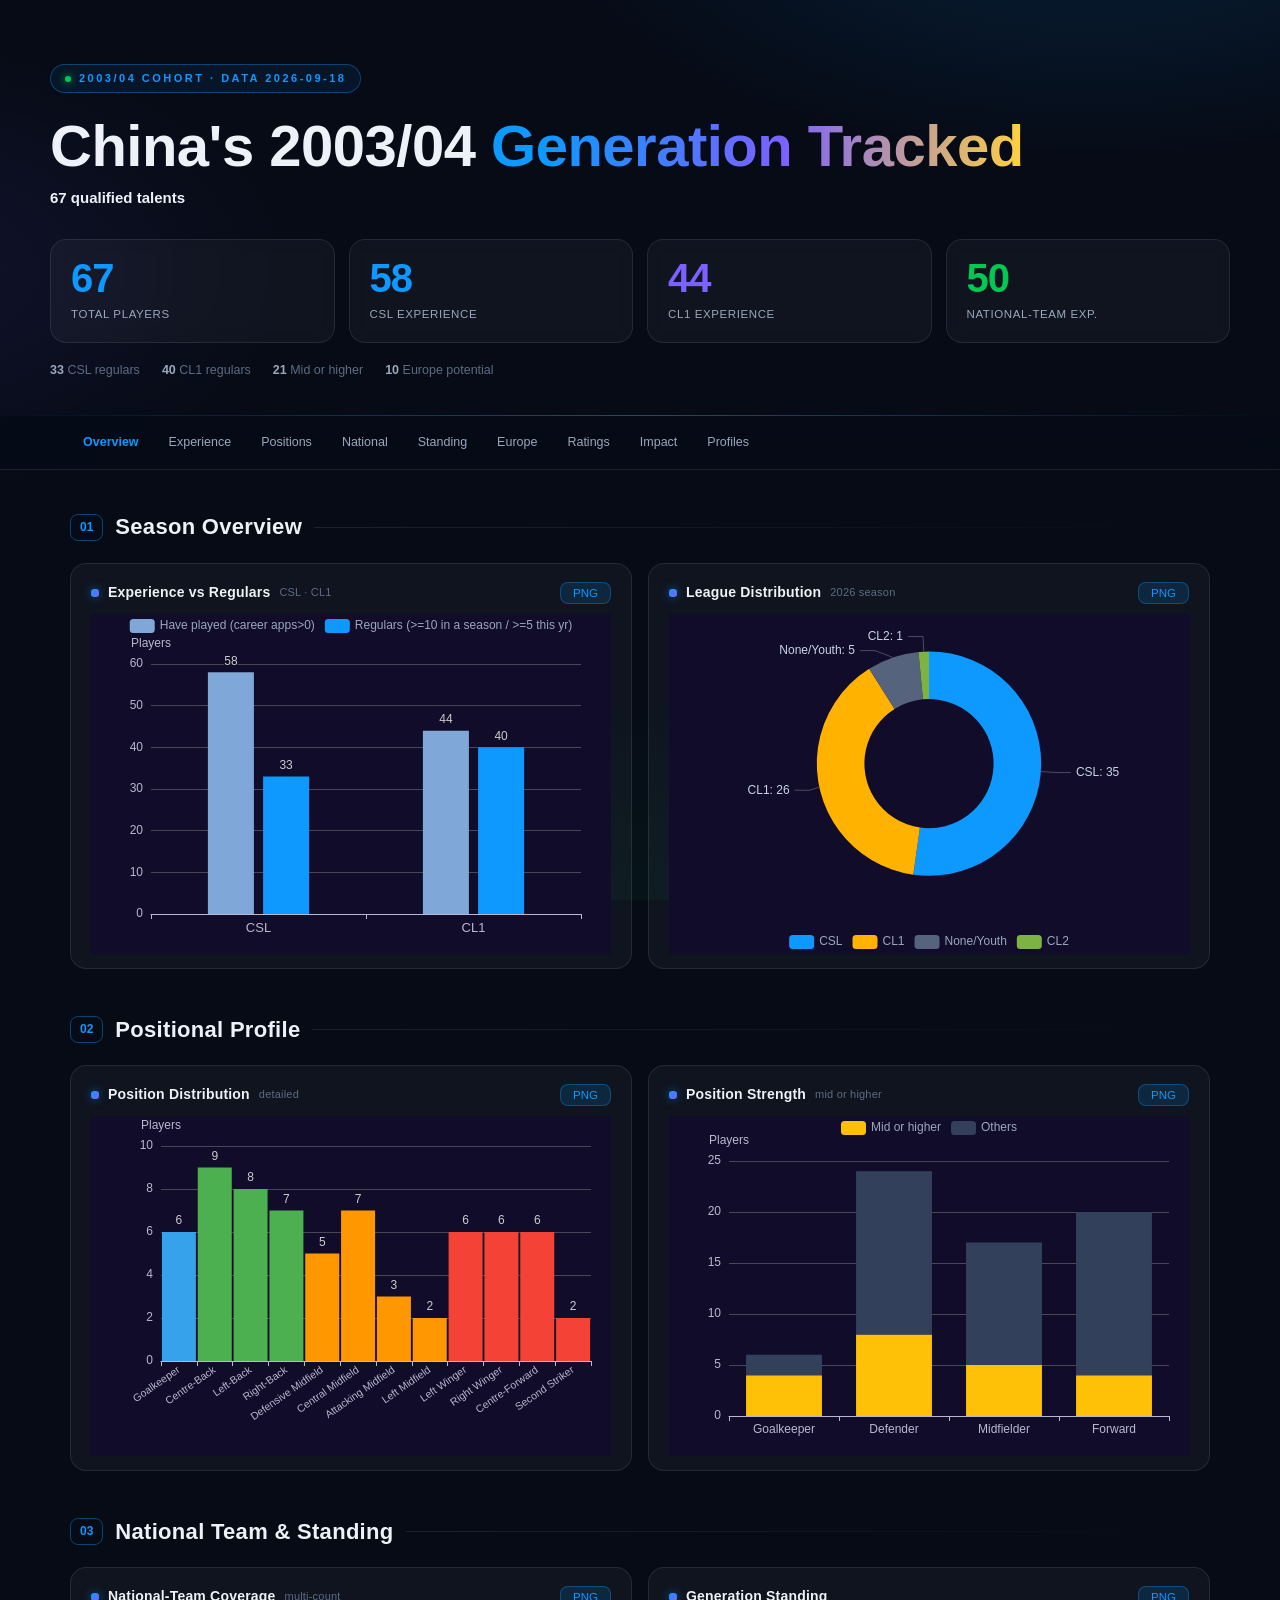
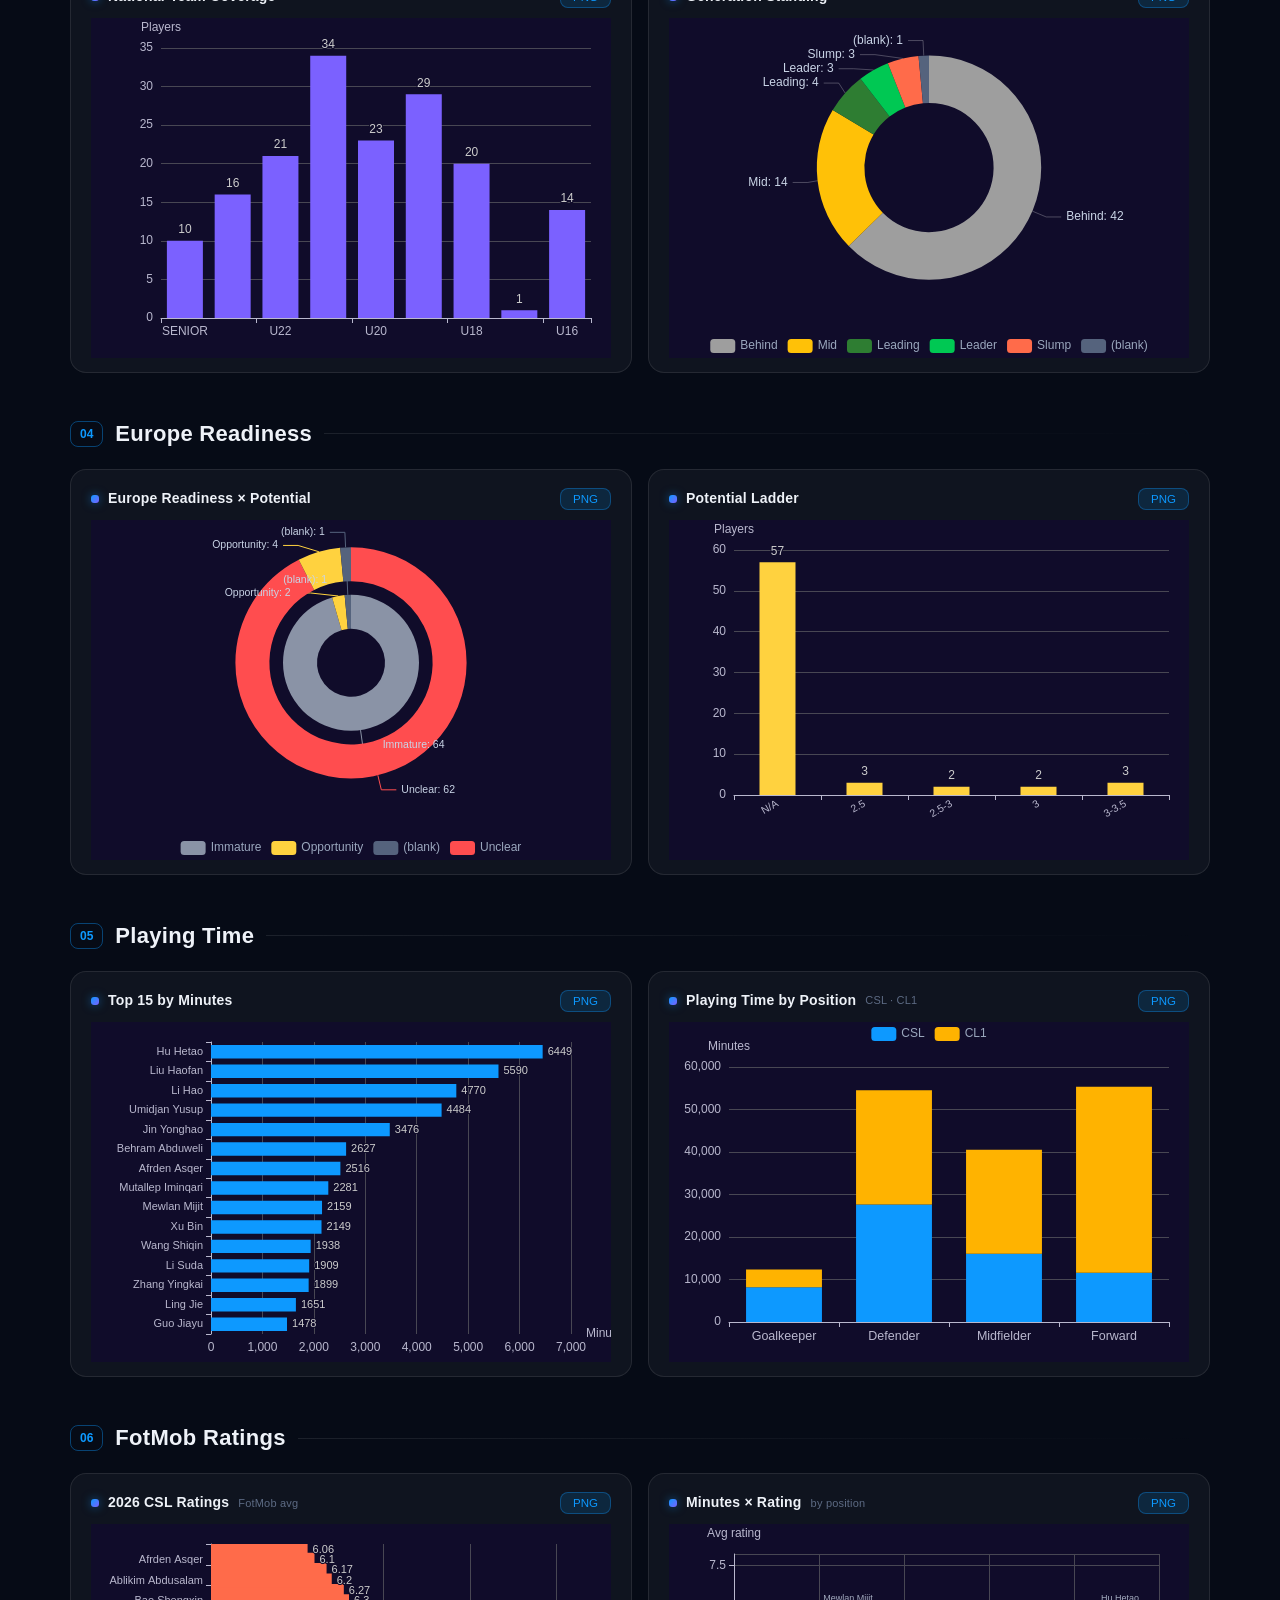
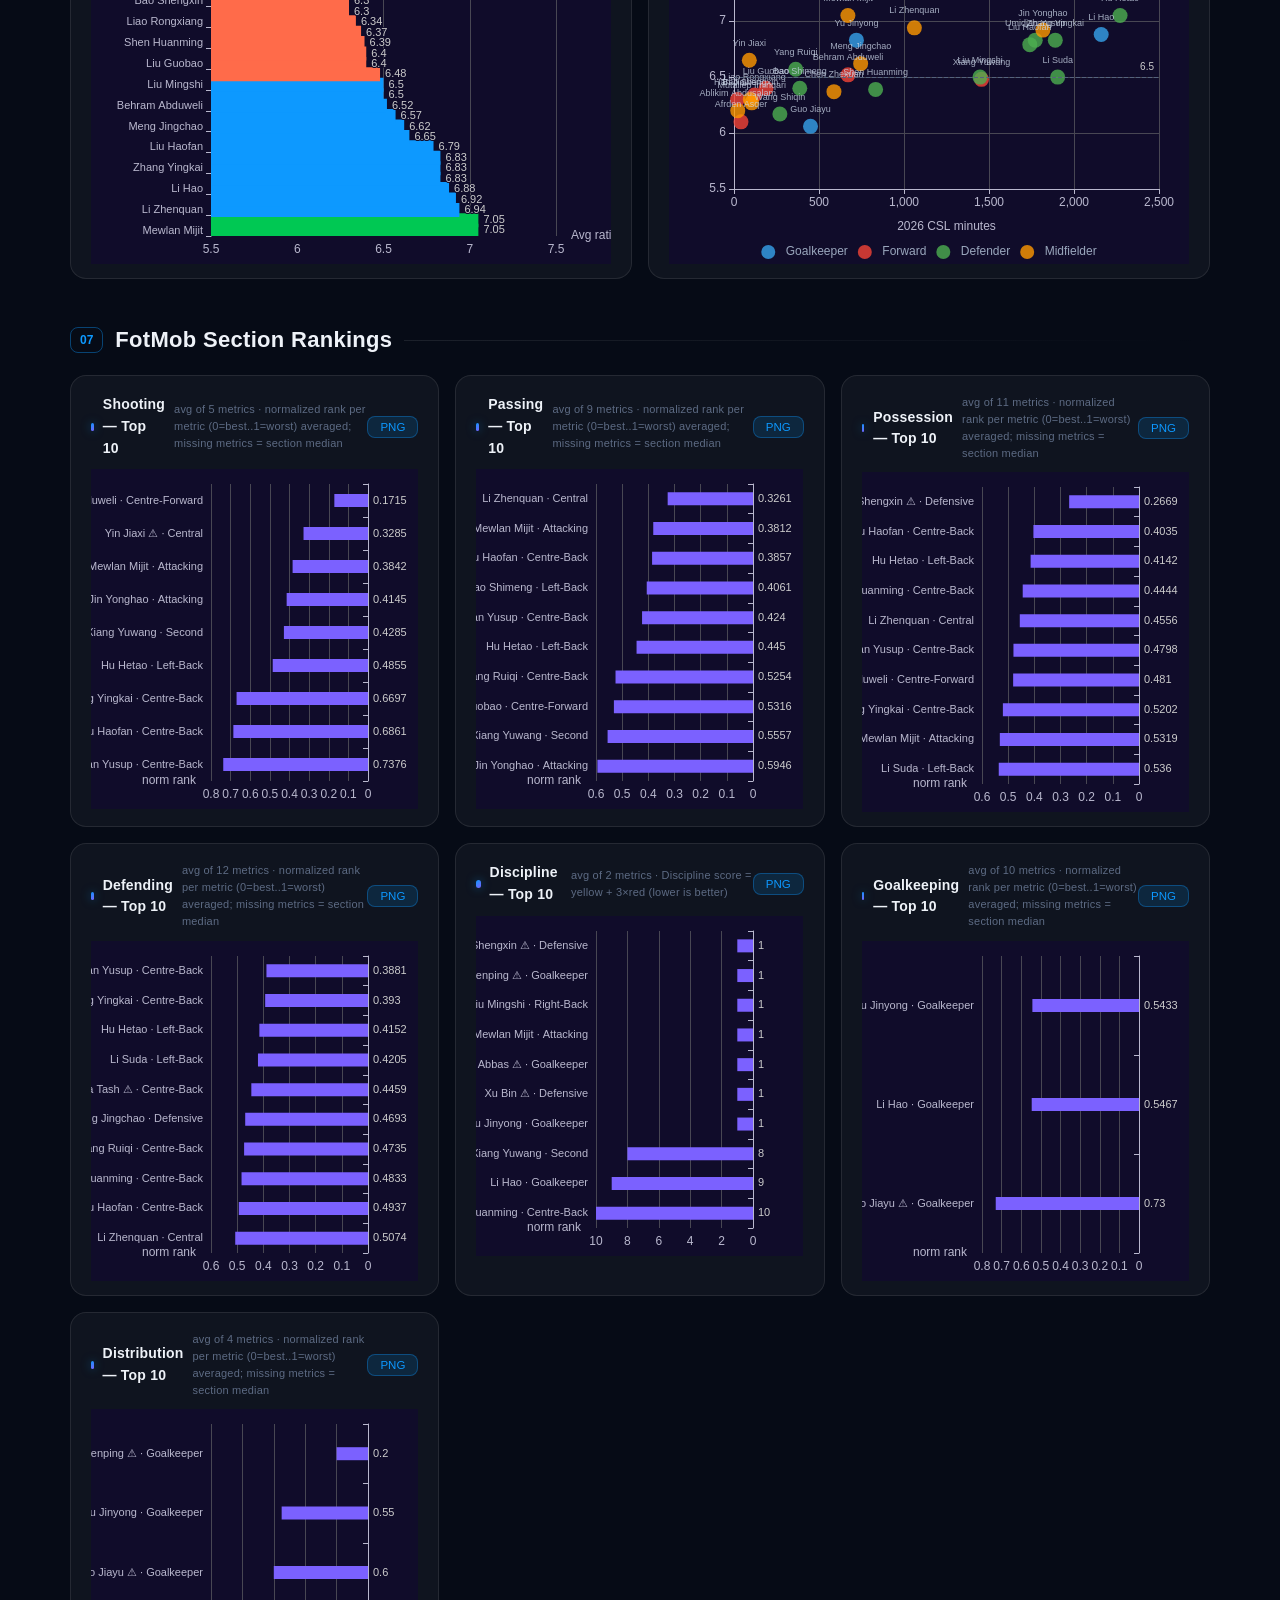
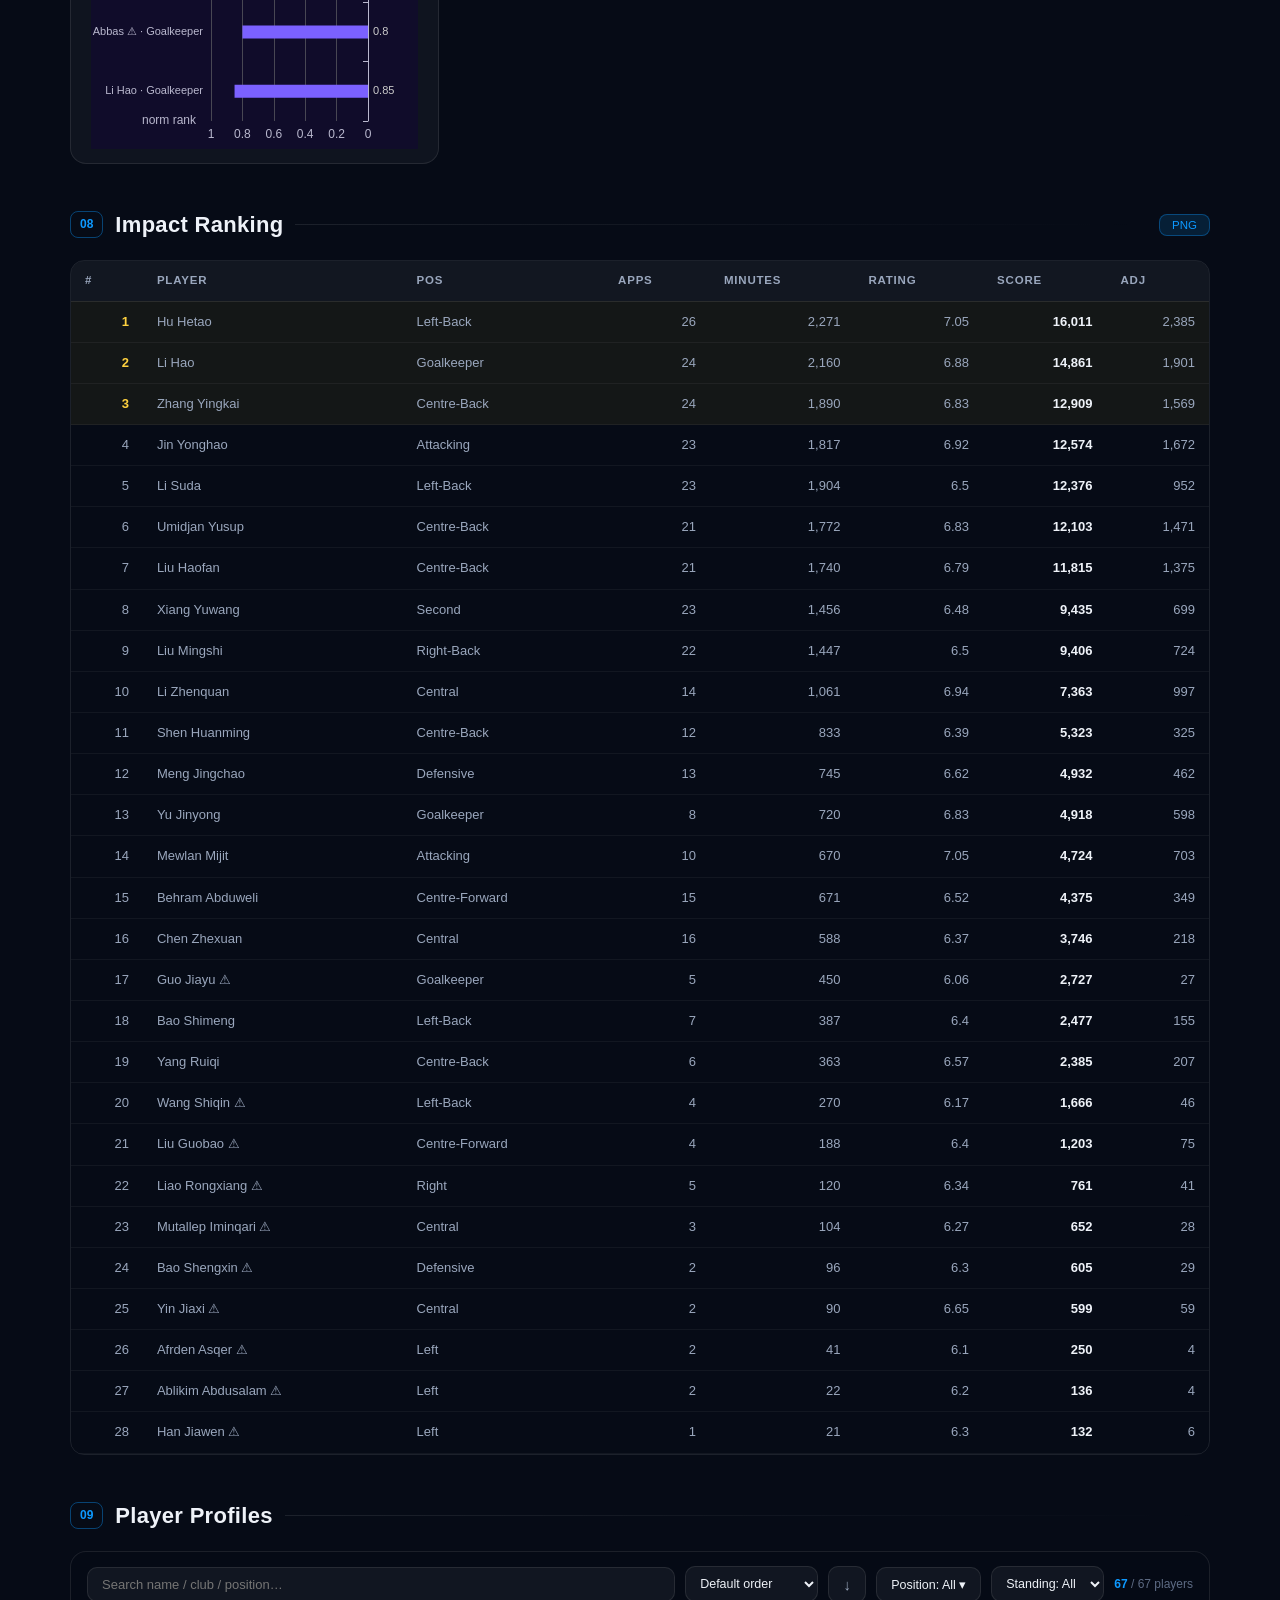
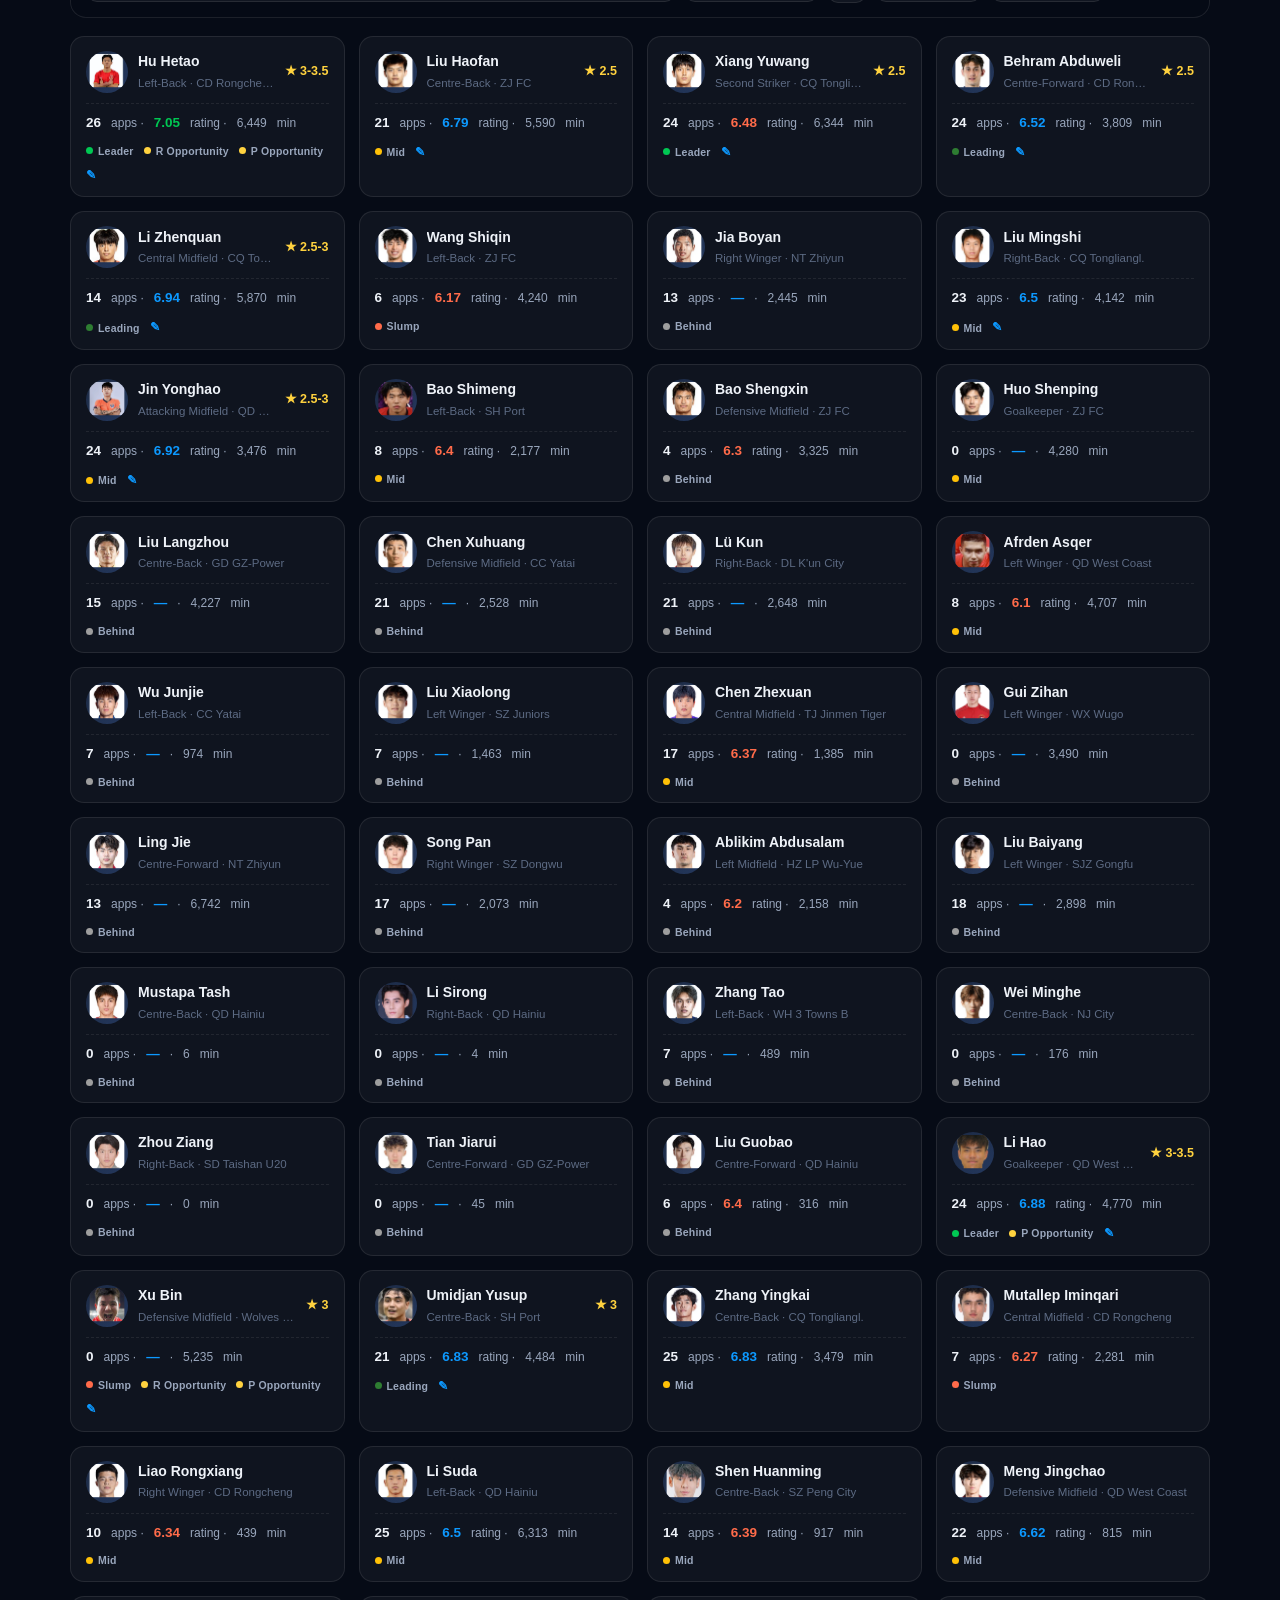
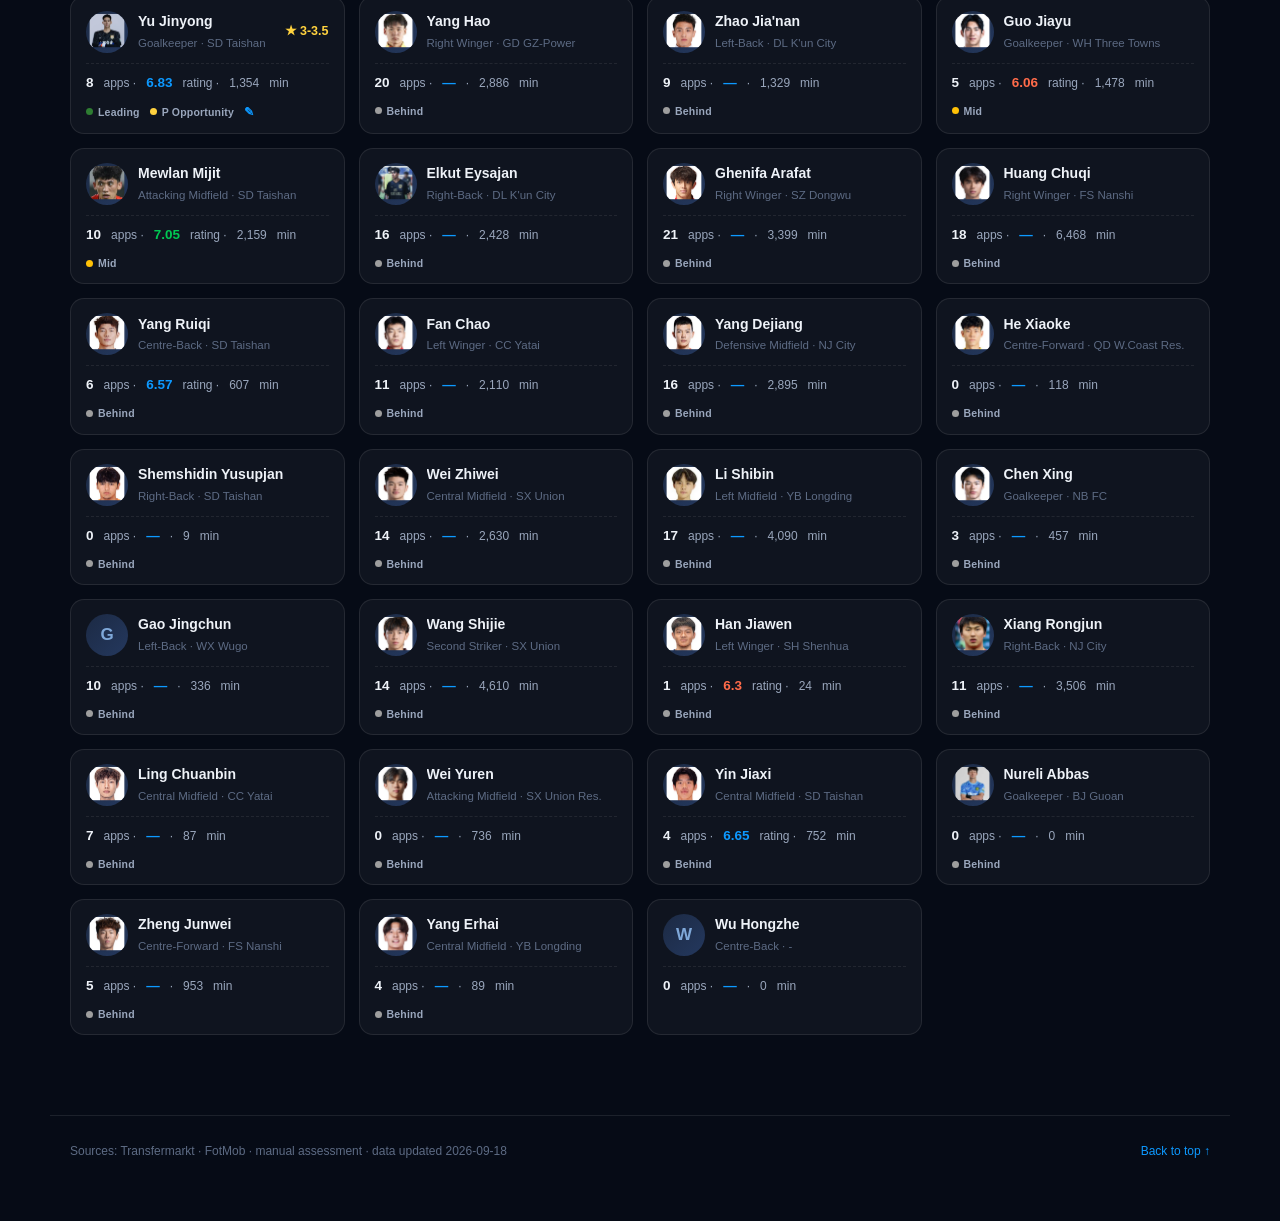
==== commit d19b8aa4: "auto update 2026-09-18" ====
--- a/reports/generation_report.html
+++ b/reports/generation_report.html
@@ -217,7 +217,7 @@
 
 <header class="hero">
   <div class="hero-inner">
-    <div class="tag"><span class="dot"></span>2003/04 Cohort · Data 2026-09-05</div>
+    <div class="tag"><span class="dot"></span>2003/04 Cohort · Data 2026-09-18</div>
     <h1>China's 2003/04 <span class="grad">Generation Tracked</span></h1>
     <p class="hero-sub"><b>67 qualified talents</b></p>
     <div class="kpi-strip" id="kpis"></div>
@@ -355,7 +355,7 @@
 </main>
 
 <footer>
-  <span>Sources: Transfermarkt · FotMob · manual assessment · data updated 2026-09-05</span>
+  <span>Sources: Transfermarkt · FotMob · manual assessment · data updated 2026-09-18</span>
   <span><a href="#top">Back to top ↑</a></span>
 </footer>
 
@@ -363,7 +363,7 @@
 
 <script src="../assets/echarts.min.js"></script>
 <script src="../assets/html2canvas.min.js"></script>
-<script>const DATA = {"kpi": {"total": 67, "cs_ever": 58, "c1_ever": 44, "cs_foot": 33, "c1_foot": 40, "gs_good": 21, "ep_good": 4, "nt": 50, "pot": 10}, "foot": {"cat": ["CSL", "CL1"], "ever": [58, 44], "foot": [33, 40]}, "league_dist": [{"name": "CSL", "value": 35}, {"name": "CL1", "value": 26}, {"name": "None/Youth", "value": 5}, {"name": "CL2", "value": 1}], "pos_fine": [{"name": "Goalkeeper", "value": 6, "major": "Goalkeeper"}, {"name": "Centre-Back", "value": 9, "major": "Defender"}, {"name": "Left-Back", "value": 8, "major": "Defender"}, {"name": "Right-Back", "value": 7, "major": "Defender"}, {"name": "Defender", "value": 0, "major": "Defender"}, {"name": "Defensive Midfield", "value": 5, "major": "Midfielder"}, {"name": "Central Midfield", "value": 7, "major": "Midfielder"}, {"name": "Attacking Midfield", "value": 3, "major": "Midfielder"}, {"name": "Left Midfield", "value": 2, "major": "Midfielder"}, {"name": "Midfield", "value": 0, "major": "Midfielder"}, {"name": "Left Winger", "value": 6, "major": "Forward"}, {"name": "Right Winger", "value": 6, "major": "Forward"}, {"name": "Centre-Forward", "value": 6, "major": "Forward"}, {"name": "Second Striker", "value": 2, "major": "Forward"}, {"name": "Attack", "value": 0, "major": "Forward"}], "pos_major": ["Goalkeeper", "Defender", "Midfielder", "Forward"], "pos_all": [6, 24, 17, 20], "pos_good": [4, 8, 5, 4], "nt_cov": [{"name": "SENIOR", "value": 10}, {"name": "U23", "value": 16}, {"name": "U22", "value": 21}, {"name": "U21", "value": 34}, {"name": "U20", "value": 23}, {"name": "U19", "value": 29}, {"name": "U18", "value": 20}, {"name": "U17", "value": 1}, {"name": "U16", "value": 14}], "gs_dist": [{"name": "Behind", "value": 42}, {"name": "Mid", "value": 14}, {"name": "Leading", "value": 4}, {"name": "Leader", "value": 3}, {"name": "Slump", "value": 3}, {"name": "(blank)", "value": 1}], "er_dist": [{"name": "Immature", "value": 64}, {"name": "Opportunity", "value": 2}, {"name": "(blank)", "value": 1}], "ep_dist": [{"name": "Unclear", "value": 62}, {"name": "Opportunity", "value": 4}, {"name": "(blank)", "value": 1}], "pot_data": [{"name": "N/A", "value": 57}, {"name": "2.5", "value": 3}, {"name": "2.5-3", "value": 2}, {"name": "3", "value": 2}, {"name": "3-3.5", "value": 3}], "top15": [{"name": "Hu Hetao", "min": 6359}, {"name": "Liu Haofan", "min": 5500}, {"name": "Li Hao", "min": 4681}, {"name": "Umidjan Yusup", "min": 4484}, {"name": "Jin Yonghao", "min": 3388}, {"name": "Behram Abduweli", "min": 2617}, {"name": "Afrden Asqer", "min": 2516}, {"name": "Mutallep Iminqari", "min": 2281}, {"name": "Xu Bin", "min": 2149}, {"name": "Mewlan Mijit", "min": 2114}, {"name": "Wang Shiqin", "min": 1938}, {"name": "Li Suda", "min": 1821}, {"name": "Zhang Yingkai", "min": 1809}, {"name": "Ling Jie", "min": 1651}, {"name": "Guo Jiayu", "min": 1478}], "ratings": [{"name": "Guo Jiayu", "rating": 6.06, "n": 5, "team": "Wuhan Three Towns", "min": 450, "pos": "Goalkeeper", "major": "Goalkeeper"}, {"name": "Afrden Asqer", "rating": 6.1, "n": 2, "team": "Qingdao West Coast", "min": 41, "pos": "Left Winger", "major": "Forward"}, {"name": "Wang Shiqin", "rating": 6.17, "n": 4, "team": "Zhejiang Professional", "min": 270, "pos": "Left-Back", "major": "Defender"}, {"name": "Ablikim Abdusalam", "rating": 6.2, "n": 2, "team": "Zhejiang Professional", "min": 22, "pos": "Left Midfield", "major": "Midfielder"}, {"name": "Mutallep Iminqari", "rating": 6.27, "n": 3, "team": "Chengdu Rongcheng FC", "min": 104, "pos": "Central Midfield", "major": "Midfielder"}, {"name": "Bao Shengxin", "rating": 6.3, "n": 2, "team": "Zhejiang Professional", "min": 96, "pos": "Defensive Midfield", "major": "Midfielder"}, {"name": "Han Jiawen", "rating": 6.3, "n": 1, "team": "Shanghai Shenhua FC U21", "min": 21, "pos": "Left Winger", "major": "Forward"}, {"name": "Liao Rongxiang", "rating": 6.34, "n": 5, "team": "Chengdu Rongcheng FC", "min": 120, "pos": "Right Winger", "major": "Forward"}, {"name": "Chen Zhexuan", "rating": 6.35, "n": 14, "team": "Tianjin Jinmen Tiger", "min": 528, "pos": "Central Midfield", "major": "Midfielder"}, {"name": "Shen Huanming", "rating": 6.39, "n": 12, "team": "Shenzhen Peng City", "min": 833, "pos": "Centre-Back", "major": "Defender"}, {"name": "Bao Shimeng", "rating": 6.4, "n": 7, "team": "Shanghai Port", "min": 387, "pos": "Left-Back", "major": "Defender"}, {"name": "Liu Guobao", "rating": 6.4, "n": 4, "team": "Qingdao Hainiu", "min": 188, "pos": "Centre-Forward", "major": "Forward"}, {"name": "Li Suda", "rating": 6.47, "n": 22, "team": "Qingdao Hainiu", "min": 1814, "pos": "Left-Back", "major": "Defender"}, {"name": "Xiang Yuwang", "rating": 6.51, "n": 22, "team": "Chongqing Tongliang Long", "min": 1400, "pos": "Second Striker", "major": "Forward"}, {"name": "Liu Mingshi", "rating": 6.51, "n": 21, "team": "Chongqing Tongliang Long", "min": 1382, "pos": "Right-Back", "major": "Defender"}, {"name": "Behram Abduweli", "rating": 6.55, "n": 14, "team": "Chengdu Rongcheng FC", "min": 661, "pos": "Centre-Forward", "major": "Forward"}, {"name": "Yang Ruiqi", "rating": 6.57, "n": 6, "team": "Shandong Taishan", "min": 363, "pos": "Centre-Back", "major": "Defender"}, {"name": "Meng Jingchao", "rating": 6.65, "n": 12, "team": "Qingdao West Coast", "min": 677, "pos": "Defensive Midfield", "major": "Midfielder"}, {"name": "Yin Jiaxi", "rating": 6.65, "n": 2, "team": "Shandong Taishan", "min": 90, "pos": "Central Midfield", "major": "Midfielder"}, {"name": "Yu Jinyong", "rating": 6.71, "n": 7, "team": "Shandong Taishan", "min": 630, "pos": "Goalkeeper", "major": "Goalkeeper"}, {"name": "Liu Haofan", "rating": 6.77, "n": 20, "team": "Zhejiang Professional", "min": 1650, "pos": "Centre-Back", "major": "Defender"}, {"name": "Umidjan Yusup", "rating": 6.83, "n": 21, "team": "Shanghai Port", "min": 1772, "pos": "Centre-Back", "major": "Defender"}, {"name": "Zhang Yingkai", "rating": 6.87, "n": 23, "team": "Chongqing Tongliang Long", "min": 1800, "pos": "Centre-Back", "major": "Defender"}, {"name": "Li Hao", "rating": 6.9, "n": 23, "team": "Qingdao West Coast", "min": 2070, "pos": "Goalkeeper", "major": "Goalkeeper"}, {"name": "Jin Yonghao", "rating": 6.92, "n": 22, "team": "Qingdao Hainiu", "min": 1727, "pos": "Attacking Midfield", "major": "Midfielder"}, {"name": "Li Zhenquan", "rating": 7.03, "n": 13, "team": "Chongqing Tongliang Long", "min": 1004, "pos": "Central Midfield", "major": "Midfielder"}, {"name": "Hu Hetao", "rating": 7.08, "n": 25, "team": "Chengdu Rongcheng FC", "min": 2181, "pos": "Left-Back", "major": "Defender"}, {"name": "Mewlan Mijit", "rating": 7.09, "n": 9, "team": "Shandong Taishan", "min": 625, "pos": "Attacking Midfield", "major": "Midfielder"}], "players_detail": [{"name": "Hu Hetao", "pos": "Left-Back", "major": "Defender", "club": "CD Rongcheng", "league": "CSL", "apps": 25, "birth": "2003", "height": "173", "foot": "left", "gs": "Leader", "ep": "Opportunity", "er": "Opportunity", "pot": "3-3.5", "nt": {"Senior": "Appeared", "U23": "Appeared", "U22": "Appeared", "U21": "Appeared", "U20": "Appeared", "U19": "Selected", "U18": "Unknown", "U17": "Unknown", "U16": "Unknown"}, "nt_highest": "Senior", "cs_mins": 6359, "c1_mins": 0, "rating": 7.08, "rating_n": 25, "rating_team": "Chengdu Rongcheng FC", "rating_min": 2181, "fstats": [{"group": "Shooting", "stat": "Goals", "total": "1", "per90": 0.041, "pct": 73.3, "pct_per90": 73.3}, {"group": "Shooting", "stat": "Shots", "total": "12", "per90": 0.495, "pct": 84, "pct_per90": 52}, {"group": "Shooting", "stat": "Shots on target", "total": "4", "per90": 0.165, "pct": 84, "pct_per90": 66.7}, {"group": "Shooting", "stat": "Headed shots", "total": "3", "per90": 0.124, "pct": 94.7, "pct_per90": 80}, {"group": "Passing", "stat": "Assists", "total": "1", "per90": 0.041, "pct": 48, "pct_per90": 48}, {"group": "Passing", "stat": "Accurate passes", "total": "778", "per90": 32.105, "pct": 96, "pct_per90": 72}, {"group": "Passing", "stat": "Pass accuracy", "total": "81.4", "per90": 81.381, "pct": 61.3, "pct_per90": 61.3}, {"group": "Passing", "stat": "Accurate long balls", "total": "35", "per90": 1.444, "pct": 89.3, "pct_per90": 41.3}, {"group": "Passing", "stat": "Long ball accuracy", "total": "45.5", "per90": 45.455, "pct": 64, "pct_per90": 64}, {"group": "Passing", "stat": "Chances created", "total": "25", "per90": 1.032, "pct": 96, "pct_per90": 77.3}, {"group": "Passing", "stat": "Big chances created", "total": "4", "per90": 0.165, "pct": 85.3, "pct_per90": 66.7}, {"group": "Passing", "stat": "Successful crosses", "total": "20", "per90": 0.825, "pct": 94.7, "pct_per90": 62.7}, {"group": "Passing", "stat": "Cross accuracy", "total": "27.8", "per90": 27.778, "pct": 61.3, "pct_per90": 61.3}, {"group": "Possession", "stat": "Dribbles", "total": "12", "per90": 0.495, "pct": 81.3, "pct_per90": 44}, {"group": "Possession", "stat": "Dribbles success rate", "total": "44.4", "per90": 44.444, "pct": 41.3, "pct_per90": 41.3}, {"group": "Possession", "stat": "Duels won", "total": "132", "per90": 5.447, "pct": 93.3, "pct_per90": 70.7}, {"group": "Possession", "stat": "Duels won %", "total": "55.0", "per90": 55, "pct": 81.3, "pct_per90": 81.3}, {"group": "Possession", "stat": "Aerials won", "total": "33", "per90": 1.362, "pct": 96, "pct_per90": 70.7}, {"group": "Possession", "stat": "Aerials won %", "total": "55.9", "per90": 55.932, "pct": 72, "pct_per90": 72}, {"group": "Possession", "stat": "Touches", "total": "1546", "per90": 63.796, "pct": 96, "pct_per90": 62.7}, {"group": "Possession", "stat": "Touches in opposition box", "total": "50", "per90": 2.063, "pct": 94.7, "pct_per90": 82.7}, {"group": "Possession", "stat": "Dispossessed", "total": "19", "per90": 0.784, "pct": 4, "pct_per90": 25.3}, {"group": "Possession", "stat": "Fouls won", "total": "46", "per90": 1.898, "pct": 97.3, "pct_per90": 94.7}, {"group": "Possession", "stat": "Penalties awarded", "total": "1", "per90": 0.041, "pct": 100, "pct_per90": 96}, {"group": "Defending", "stat": "Defensive actions", "total": "146", "per90": 6.025, "pct": 92, "pct_per90": 36}, {"group": "Defending", "stat": "Tackles", "total": "42", "per90": 1.733, "pct": 89.3, "pct_per90": 29.3}, {"group": "Defending", "stat": "Interceptions", "total": "37", "per90": 1.527, "pct": 94.7, "pct_per90": 76}, {"group": "Defending", "stat": "Blocked scoring attempt", "total": "2", "per90": 0.083, "pct": 37.3, "pct_per90": 22.7}, {"group": "Defending", "stat": "Fouls committed", "total": "28", "per90": 1.155, "pct": 6.7, "pct_per90": 61.3}, {"group": "Defending", "stat": "Recoveries", "total": "107", "per90": 4.415, "pct": 93.3, "pct_per90": 76}, {"group": "Defending", "stat": "Possession won final 3rd", "total": "9", "per90": 0.371, "pct": 96, "pct_per90": 80}, {"group": "Defending", "stat": "Dribbled past", "total": "21", "per90": 0.867, "pct": 9.3, "pct_per90": 61.3}, {"group": "Defending", "stat": "Clearances", "total": "65", "per90": 2.682, "pct": 90.7, "pct_per90": 36}, {"group": "Defending", "stat": "Clean sheets", "total": "5", "per90": 0.206, "pct": 96, "pct_per90": 89.3}, {"group": "Defending", "stat": "Goals conceded while on pitch", "total": "30", "per90": 1.238, "pct": 10.7, "pct_per90": 78.7}, {"group": "Discipline", "stat": "Yellow cards", "total": "3", "per90": 0.124, "pct": 16, "pct_per90": 64}, {"group": "Discipline", "stat": "Red cards", "total": "0", "per90": 0, "pct": 100, "pct_per90": 100}], "attrs": "STAMINA + WORK RATE + AGILITY + WEAK FOOT - STRENGTH -", "overview": "A versatile left-footed full-back or wing-back who is more effective going forward than defensively.\n\nRegarded as one of the standout left-backs in China", "photo": "../images/players/Hu_Hetao.png"}, {"name": "Liu Haofan", "pos": "Centre-Back", "major": "Defender", "club": "ZJ FC", "league": "CSL", "apps": 20, "birth": "2003", "height": "185", "foot": "right", "gs": "Mid", "ep": "Unclear", "er": "Immature", "pot": "2.5", "nt": {"Senior": "Appeared", "U23": "Appeared", "U22": "Appeared", "U21": "Appeared", "U20": "Appeared", "U19": "Appeared", "U18": "Selected", "U17": "Unknown", "U16": "Unknown"}, "nt_highest": "Senior", "cs_mins": 5500, "c1_mins": 0, "rating": 6.77, "rating_n": 20, "rating_team": "Zhejiang Professional", "rating_min": 1650, "fstats": [{"group": "Shooting", "stat": "Goals", "total": "0", "per90": 0, "pct": 0, "pct_per90": 0}, {"group": "Shooting", "stat": "Shots", "total": "5", "per90": 0.273, "pct": 53.5, "pct_per90": 35.2}, {"group": "Shooting", "stat": "Shots on target", "total": "1", "per90": 0.055, "pct": 35.2, "pct_per90": 40.8}, {"group": "Shooting", "stat": "Headed shots", "total": "2", "per90": 0.109, "pct": 39.4, "pct_per90": 36.6}, {"group": "Passing", "stat": "Assists", "total": "1", "per90": 0.055, "pct": 78.9, "pct_per90": 84.5}, {"group": "Passing", "stat": "Accurate passes", "total": "894", "per90": 48.764, "pct": 81.7, "pct_per90": 80.3}, {"group": "Passing", "stat": "Pass accuracy", "total": "89.2", "per90": 89.222, "pct": 78.9, "pct_per90": 78.9}, {"group": "Passing", "stat": "Accurate long balls", "total": "104", "per90": 5.673, "pct": 93.0, "pct_per90": 94.4}, {"group": "Passing", "stat": "Long ball accuracy", "total": "62.7", "per90": 62.651, "pct": 91.5, "pct_per90": 91.5}, {"group": "Passing", "stat": "Chances created", "total": "5", "per90": 0.273, "pct": 77.5, "pct_per90": 71.8}, {"group": "Passing", "stat": "Big chances created", "total": "2", "per90": 0.109, "pct": 100, "pct_per90": 90.1}, {"group": "Possession", "stat": "Dribbles", "total": "8", "per90": 0.436, "pct": 91.5, "pct_per90": 87.3}, {"group": "Possession", "stat": "Dribbles success rate", "total": "100.0", "per90": 100, "pct": 100, "pct_per90": 100}, {"group": "Possession", "stat": "Duels won", "total": "62", "per90": 3.382, "pct": 64.8, "pct_per90": 26.8}, {"group": "Possession", "stat": "Duels won %", "total": "53.9", "per90": 53.913, "pct": 32.4, "pct_per90": 32.4}, {"group": "Possession", "stat": "Aerials won", "total": "23", "per90": 1.255, "pct": 56.3, "pct_per90": 18.3}, {"group": "Possession", "stat": "Aerials won %", "total": "59.0", "per90": 58.974, "pct": 47.9, "pct_per90": 47.9}, {"group": "Possession", "stat": "Touches", "total": "1198", "per90": 65.345, "pct": 78.9, "pct_per90": 67.6}, {"group": "Possession", "stat": "Touches in opposition box", "total": "9", "per90": 0.491, "pct": 50.7, "pct_per90": 31.0}, {"group": "Possession", "stat": "Dispossessed", "total": "2", "per90": 0.109, "pct": 26.8, "pct_per90": 49.3}, {"group": "Possession", "stat": "Fouls won", "total": "15", "per90": 0.818, "pct": 84.5, "pct_per90": 71.8}, {"group": "Defending", "stat": "Defensive actions", "total": "119", "per90": 6.491, "pct": 59.2, "pct_per90": 7.0}, {"group": "Defending", "stat": "Tackles", "total": "17", "per90": 0.927, "pct": 59.2, "pct_per90": 33.8}, {"group": "Defending", "stat": "Interceptions", "total": "10", "per90": 0.545, "pct": 42.3, "pct_per90": 18.3}, {"group": "Defending", "stat": "Blocked scoring attempt", "total": "18", "per90": 0.982, "pct": 87.3, "pct_per90": 80.3}, {"group": "Defending", "stat": "Fouls committed", "total": "28", "per90": 1.527, "pct": 2.8, "pct_per90": 19.7}, {"group": "Defending", "stat": "Penalties conceded", "total": "1", "per90": 0.055, "pct": 9.9, "pct_per90": 18.3}, {"group": "Defending", "stat": "Recoveries", "total": "78", "per90": 4.255, "pct": 88.7, "pct_per90": 81.7}, {"group": "Defending", "stat": "Possession won final 3rd", "total": "1", "per90": 0.055, "pct": 64.8, "pct_per90": 74.6}, {"group": "Defending", "stat": "Dribbled past", "total": "9", "per90": 0.491, "pct": 18.3, "pct_per90": 32.4}, {"group": "Defending", "stat": "Clearances", "total": "74", "per90": 4.036, "pct": 56.3, "pct_per90": 7.0}, {"group": "Defending", "stat": "Clean sheets", "total": "2", "per90": 0.109, "pct": 50.7, "pct_per90": 49.3}, {"group": "Defending", "stat": "Goals conceded while on pitch", "total": "28", "per90": 1.527, "pct": 19.7, "pct_per90": 54.9}, {"group": "Discipline", "stat": "Yellow cards", "total": "6", "per90": 0.327, "pct": 1.4, "pct_per90": 26.8}, {"group": "Discipline", "stat": "Red cards", "total": "0", "per90": 0, "pct": 100, "pct_per90": 100}], "attrs": "Long passing + aggression + decision-making - defensive awareness -", "overview": "Ball-playing centre-back with excellent long passing. Can be rash in defensive decision-making and prone to unnecessary fouls.", "photo": "../images/players/Liu_Haofan.png"}, {"name": "Xiang Yuwang", "pos": "Second Striker", "major": "Forward", "club": "CQ Tongliangl.", "league": "CSL", "apps": 23, "birth": "2003", "height": "172", "foot": "right", "gs": "Leader", "ep": "Unclear", "er": "Immature", "pot": "2.5", "nt": {"Senior": "Unknown", "U23": "Appeared", "U22": "Appeared", "U21": "Appeared", "U20": "Unknown", "U19": "Unknown", "U18": "Unknown", "U17": "Unknown", "U16": "Unknown"}, "nt_highest": "U23", "cs_mins": 1409, "c1_mins": 4879, "rating": 6.51, "rating_n": 22, "rating_team": "Chongqing Tongliang Long", "rating_min": 1400, "fstats": [{"group": "Shooting", "stat": "Goals", "total": "3", "per90": 0.192, "pct": 81.5, "pct_per90": 77.2}, {"group": "Shooting", "stat": "Penalty goals", "total": "1", "per90": 0.064, "pct": 90.2, "pct_per90": 95.7}, {"group": "Shooting", "stat": "Shots", "total": "26", "per90": 1.664, "pct": 84.8, "pct_per90": 75}, {"group": "Shooting", "stat": "Shots on target", "total": "10", "per90": 0.64, "pct": 87.0, "pct_per90": 81.5}, {"group": "Shooting", "stat": "Headed shots", "total": "2", "per90": 0.128, "pct": 64.1, "pct_per90": 60.9}, {"group": "Passing", "stat": "Assists", "total": "0", "per90": 0, "pct": 0, "pct_per90": 0}, {"group": "Passing", "stat": "Accurate passes", "total": "302", "per90": 19.331, "pct": 52.2, "pct_per90": 13.0}, {"group": "Passing", "stat": "Pass accuracy", "total": "87.3", "per90": 87.283, "pct": 85.9, "pct_per90": 85.9}, {"group": "Passing", "stat": "Accurate long balls", "total": "14", "per90": 0.896, "pct": 46.7, "pct_per90": 18.5}, {"group": "Passing", "stat": "Long ball accuracy", "total": "82.4", "per90": 82.353, "pct": 94.6, "pct_per90": 94.6}, {"group": "Passing", "stat": "Chances created", "total": "14", "per90": 0.896, "pct": 67.4, "pct_per90": 51.1}, {"group": "Passing", "stat": "Big chances created", "total": "2", "per90": 0.128, "pct": 57.6, "pct_per90": 53.3}, {"group": "Possession", "stat": "Dribbles", "total": "8", "per90": 0.512, "pct": 58.7, "pct_per90": 42.4}, {"group": "Possession", "stat": "Dribbles success rate", "total": "26.7", "per90": 26.667, "pct": 18.5, "pct_per90": 18.5}, {"group": "Possession", "stat": "Duels won", "total": "63", "per90": 4.033, "pct": 62.0, "pct_per90": 29.3}, {"group": "Possession", "stat": "Duels won %", "total": "36.6", "per90": 36.628, "pct": 8.7, "pct_per90": 8.7}, {"group": "Possession", "stat": "Aerials won", "total": "10", "per90": 0.64, "pct": 60.9, "pct_per90": 41.3}, {"group": "Possession", "stat": "Aerials won %", "total": "23.8", "per90": 23.81, "pct": 14.1, "pct_per90": 14.1}, {"group": "Possession", "stat": "Touches", "total": "594", "per90": 38.023, "pct": 52.2, "pct_per90": 6.5}, {"group": "Possession", "stat": "Touches in opposition box", "total": "53", "per90": 3.393, "pct": 90.2, "pct_per90": 88.0}, {"group": "Possession", "stat": "Dispossessed", "total": "23", "per90": 1.472, "pct": 4.3, "pct_per90": 15.2}, {"group": "Possession", "stat": "Fouls won", "total": "21", "per90": 1.344, "pct": 77.2, "pct_per90": 65.2}, {"group": "Defending", "stat": "Defensive actions", "total": "42", "per90": 2.688, "pct": 47.8, "pct_per90": 5.4}, {"group": "Defending", "stat": "Tackles", "total": "24", "per90": 1.536, "pct": 63.0, "pct_per90": 29.3}, {"group": "Defending", "stat": "Interceptions", "total": "8", "per90": 0.512, "pct": 45.7, "pct_per90": 21.7}, {"group": "Defending", "stat": "Blocked scoring attempt", "total": "2", "per90": 0.128, "pct": 33.7, "pct_per90": 29.3}, {"group": "Defending", "stat": "Fouls committed", "total": "21", "per90": 1.344, "pct": 30.4, "pct_per90": 62.0}, {"group": "Defending", "stat": "Recoveries", "total": "53", "per90": 3.393, "pct": 57.6, "pct_per90": 21.7}, {"group": "Defending", "stat": "Possession won final 3rd", "total": "4", "per90": 0.256, "pct": 63.0, "pct_per90": 54.3}, {"group": "Defending", "stat": "Dribbled past", "total": "13", "per90": 0.832, "pct": 32.6, "pct_per90": 59.8}, {"group": "Defending", "stat": "Clearances", "total": "8", "per90": 0.512, "pct": 27.2, "pct_per90": 8.7}, {"group": "Defending", "stat": "Clean sheets", "total": "1", "per90": 0.064, "pct": 48.9, "pct_per90": 53.3}, {"group": "Defending", "stat": "Goals conceded while on pitch", "total": "18", "per90": 1.152, "pct": 39.1, "pct_per90": 76.1}, {"group": "Discipline", "stat": "Yellow cards", "total": "1", "per90": 0.064, "pct": 60.9, "pct_per90": 80.4}, {"group": "Discipline", "stat": "Red cards", "total": "0", "per90": 0, "pct": 100, "pct_per90": 100}], "attrs": "Off-the - ball movement + attacking awareness + passing + physicality - ball carrying -", "overview": "Poacher-type striker with strong link-up play. Lacks physicality and is not a natural No. 9.", "photo": "../images/players/Xiang_Yuwang.png"}, {"name": "Behram Abduweli", "pos": "Centre-Forward", "major": "Forward", "club": "CD Rongcheng", "league": "CSL", "apps": 23, "birth": "2003", "height": "189", "foot": "right", "gs": "Leading", "ep": "Unclear", "er": "Immature", "pot": "2.5", "nt": {"Senior": "Appeared", "U23": "Appeared", "U22": "Appeared", "U21": "Unknown", "U20": "Appeared", "U19": "Selected", "U18": "Selected", "U17": "Unknown", "U16": "Unknown"}, "nt_highest": "Senior", "cs_mins": 2617, "c1_mins": 1182, "rating": 6.55, "rating_n": 14, "rating_team": "Chengdu Rongcheng FC", "rating_min": 661, "fstats": [{"group": "Shooting", "stat": "Goals", "total": "4", "per90": 0.51, "pct": 42.9, "pct_per90": 65.7}, {"group": "Shooting", "stat": "Shots", "total": "28", "per90": 3.569, "pct": 48.6, "pct_per90": 80}, {"group": "Shooting", "stat": "Shots on target", "total": "13", "per90": 1.657, "pct": 48.6, "pct_per90": 82.9}, {"group": "Shooting", "stat": "Headed shots", "total": "6", "per90": 0.765, "pct": 40, "pct_per90": 48.6}, {"group": "Passing", "stat": "Assists", "total": "0", "per90": 0, "pct": 0, "pct_per90": 0}, {"group": "Passing", "stat": "Accurate passes", "total": "109", "per90": 13.895, "pct": 42.9, "pct_per90": 54.3}, {"group": "Passing", "stat": "Pass accuracy", "total": "78.4", "per90": 78.417, "pct": 80, "pct_per90": 80}, {"group": "Passing", "stat": "Chances created", "total": "10", "per90": 1.275, "pct": 45.7, "pct_per90": 60}, {"group": "Passing", "stat": "Successful crosses", "total": "2", "per90": 0.255, "pct": 62.9, "pct_per90": 82.9}, {"group": "Passing", "stat": "Cross accuracy", "total": "25.0", "per90": 25, "pct": 74.3, "pct_per90": 74.3}, {"group": "Possession", "stat": "Dribbles", "total": "6", "per90": 0.765, "pct": 37.1, "pct_per90": 62.9}, {"group": "Possession", "stat": "Dribbles success rate", "total": "35.3", "per90": 35.294, "pct": 34.3, "pct_per90": 34.3}, {"group": "Possession", "stat": "Duels won", "total": "50", "per90": 6.374, "pct": 42.9, "pct_per90": 54.3}, {"group": "Possession", "stat": "Duels won %", "total": "36.5", "per90": 36.496, "pct": 11.4, "pct_per90": 11.4}, {"group": "Possession", "stat": "Aerials won", "total": "22", "per90": 2.805, "pct": 45.7, "pct_per90": 62.9}, {"group": "Possession", "stat": "Aerials won %", "total": "47.8", "per90": 47.826, "pct": 57.1, "pct_per90": 57.1}, {"group": "Possession", "stat": "Touches", "total": "304", "per90": 38.754, "pct": 40, "pct_per90": 71.4}, {"group": "Possession", "stat": "Touches in opposition box", "total": "49", "per90": 6.246, "pct": 45.7, "pct_per90": 68.6}, {"group": "Possession", "stat": "Dispossessed", "total": "20", "per90": 2.55, "pct": 31.4, "pct_per90": 5.7}, {"group": "Possession", "stat": "Fouls won", "total": "13", "per90": 1.657, "pct": 40, "pct_per90": 45.7}, {"group": "Defending", "stat": "Defensive actions", "total": "14", "per90": 1.785, "pct": 34.3, "pct_per90": 45.7}, {"group": "Defending", "stat": "Tackles", "total": "9", "per90": 1.147, "pct": 54.3, "pct_per90": 82.9}, {"group": "Defending", "stat": "Interceptions", "total": "2", "per90": 0.255, "pct": 42.9, "pct_per90": 74.3}, {"group": "Defending", "stat": "Fouls committed", "total": "26", "per90": 3.314, "pct": 28.6, "pct_per90": 11.4}, {"group": "Defending", "stat": "Recoveries", "total": "24", "per90": 3.059, "pct": 54.3, "pct_per90": 77.1}, {"group": "Defending", "stat": "Possession won final 3rd", "total": "5", "per90": 0.637, "pct": 51.4, "pct_per90": 82.9}, {"group": "Defending", "stat": "Dribbled past", "total": "9", "per90": 1.147, "pct": 5.7, "pct_per90": 2.9}, {"group": "Defending", "stat": "Clearances", "total": "3", "per90": 0.382, "pct": 14.3, "pct_per90": 11.4}, {"group": "Defending", "stat": "Clean sheets", "total": "0", "per90": 0, "pct": 0, "pct_per90": 0}, {"group": "Defending", "stat": "Goals conceded while on pitch", "total": "13", "per90": 1.657, "pct": 57.1, "pct_per90": 57.1}, {"group": "Discipline", "stat": "Yellow cards", "total": "3", "per90": 0.382, "pct": 8.6, "pct_per90": 11.4}, {"group": "Discipline", "stat": "Red cards", "total": "0", "per90": 0, "pct": 100, "pct_per90": 100}], "attrs": "Physicality + work rate + decision-making - passing - finishing -", "overview": "Pressing forward with excellent physicality and strong ability in physical duels. Technically crude in possession and immature in decision-making. A squad/role player.", "photo": "../images/players/Behram_Abduweli.png"}, {"name": "Li Zhenquan", "pos": "Central Midfield", "major": "Midfielder", "club": "CQ Tongliangl.", "league": "CSL", "apps": 13, "birth": "2003", "height": "179", "foot": "right", "gs": "Leading", "ep": "Unclear", "er": "Immature", "pot": "2.5-3", "nt": {"Senior": "Selected", "U23": "Appeared", "U22": "Appeared", "U21": "Appeared", "U20": "Unknown", "U19": "Selected", "U18": "Unknown", "U17": "Unknown", "U16": "Unknown"}, "nt_highest": "U23", "cs_mins": 1004, "c1_mins": 4810, "rating": 7.03, "rating_n": 13, "rating_team": "Chongqing Tongliang Long", "rating_min": 1004, "fstats": [{"group": "Shooting", "stat": "Goals", "total": "0", "per90": 0, "pct": 0, "pct_per90": 0}, {"group": "Shooting", "stat": "Shots", "total": "7", "per90": 0.627, "pct": 42.4, "pct_per90": 25}, {"group": "Shooting", "stat": "Shots on target", "total": "1", "per90": 0.09, "pct": 23.9, "pct_per90": 28.3}, {"group": "Passing", "stat": "Assists", "total": "1", "per90": 0.09, "pct": 52.2, "pct_per90": 68.5}, {"group": "Passing", "stat": "Accurate passes", "total": "414", "per90": 37.112, "pct": 59.8, "pct_per90": 62.0}, {"group": "Passing", "stat": "Pass accuracy", "total": "90.8", "per90": 90.789, "pct": 94.6, "pct_per90": 94.6}, {"group": "Passing", "stat": "Accurate long balls", "total": "16", "per90": 1.434, "pct": 52.2, "pct_per90": 31.5}, {"group": "Passing", "stat": "Long ball accuracy", "total": "66.7", "per90": 66.667, "pct": 83.7, "pct_per90": 83.7}, {"group": "Passing", "stat": "Chances created", "total": "12", "per90": 1.076, "pct": 62.0, "pct_per90": 62.0}, {"group": "Passing", "stat": "Big chances created", "total": "2", "per90": 0.179, "pct": 57.6, "pct_per90": 59.8}, {"group": "Passing", "stat": "Successful crosses", "total": "4", "per90": 0.359, "pct": 65.2, "pct_per90": 56.5}, {"group": "Passing", "stat": "Cross accuracy", "total": "36.4", "per90": 36.364, "pct": 83.7, "pct_per90": 83.7}, {"group": "Possession", "stat": "Dribbles", "total": "13", "per90": 1.165, "pct": 77.2, "pct_per90": 82.6}, {"group": "Possession", "stat": "Dribbles success rate", "total": "65.0", "per90": 65, "pct": 75, "pct_per90": 75}, {"group": "Possession", "stat": "Duels won", "total": "70", "per90": 6.275, "pct": 68.5, "pct_per90": 79.3}, {"group": "Possession", "stat": "Duels won %", "total": "49.3", "per90": 49.296, "pct": 55.4, "pct_per90": 55.4}, {"group": "Possession", "stat": "Aerials won", "total": "5", "per90": 0.448, "pct": 32.6, "pct_per90": 23.9}, {"group": "Possession", "stat": "Aerials won %", "total": "45.5", "per90": 45.455, "pct": 53.3, "pct_per90": 53.3}, {"group": "Possession", "stat": "Touches", "total": "631", "per90": 56.564, "pct": 55.4, "pct_per90": 44.6}, {"group": "Possession", "stat": "Touches in opposition box", "total": "12", "per90": 1.076, "pct": 55.4, "pct_per90": 48.9}, {"group": "Possession", "stat": "Dispossessed", "total": "14", "per90": 1.255, "pct": 17.4, "pct_per90": 18.5}, {"group": "Possession", "stat": "Fouls won", "total": "15", "per90": 1.345, "pct": 65.2, "pct_per90": 66.3}, {"group": "Defending", "stat": "Defensive actions", "total": "57", "per90": 5.11, "pct": 62.0, "pct_per90": 60.9}, {"group": "Defending", "stat": "Tackles", "total": "37", "per90": 3.317, "pct": 87.0, "pct_per90": 87.0}, {"group": "Defending", "stat": "Interceptions", "total": "5", "per90": 0.448, "pct": 31.5, "pct_per90": 12.0}, {"group": "Defending", "stat": "Fouls committed", "total": "38", "per90": 3.406, "pct": 3.3, "pct_per90": 3.3}, {"group": "Defending", "stat": "Recoveries", "total": "53", "per90": 4.751, "pct": 57.6, "pct_per90": 63.0}, {"group": "Defending", "stat": "Possession won final 3rd", "total": "1", "per90": 0.09, "pct": 19.6, "pct_per90": 22.8}, {"group": "Defending", "stat": "Dribbled past", "total": "11", "per90": 0.986, "pct": 44.6, "pct_per90": 45.7}, {"group": "Defending", "stat": "Clearances", "total": "15", "per90": 1.345, "pct": 50, "pct_per90": 35.9}, {"group": "Defending", "stat": "Clean sheets", "total": "4", "per90": 0.359, "pct": 89.1, "pct_per90": 100}, {"group": "Defending", "stat": "Goals conceded while on pitch", "total": "12", "per90": 1.076, "pct": 52.2, "pct_per90": 80.4}, {"group": "Discipline", "stat": "Yellow cards", "total": "3", "per90": 0.269, "pct": 22.8, "pct_per90": 37.0}, {"group": "Discipline", "stat": "Red cards", "total": "0", "per90": 0, "pct": 100, "pct_per90": 100}], "attrs": "Dribbling/ball carrying + attacking awareness + stamina + long passing - physicality -", "overview": "Metronome/box-to-box midfielder with excellent short-passing combinations, strong ball-carrying ability and outstanding stamina. Limited long passing; average physicality and pace.", "photo": "../images/players/Li_Zhenquan.png"}, {"name": "Wang Shiqin", "pos": "Left-Back", "major": "Defender", "club": "ZJ FC", "league": "CSL", "apps": 6, "birth": "2003", "height": "183", "foot": "left", "gs": "Slump", "ep": "Unclear", "er": "Immature", "pot": "", "nt": {"Senior": "Appeared", "U23": "Appeared", "U22": "Appeared", "U21": "Appeared", "U20": "Unknown", "U19": "Unknown", "U18": "Selected", "U17": "Unknown", "U16": "Unknown"}, "nt_highest": "Senior", "cs_mins": 1938, "c1_mins": 2302, "rating": 6.17, "rating_n": 4, "rating_team": "Zhejiang Professional", "rating_min": 270, "fstats": [{"group": "Shooting", "stat": "Goals", "total": "0", "per90": 0, "pct": 0, "pct_per90": 0}, {"group": "Shooting", "stat": "Shots", "total": "0", "per90": 0, "pct": 0, "pct_per90": 0}, {"group": "Passing", "stat": "Assists", "total": "0", "per90": 0, "pct": 0, "pct_per90": 0}, {"group": "Passing", "stat": "Accurate passes", "total": "114", "per90": 36.383, "pct": 9.9, "pct_per90": 38.0}, {"group": "Passing", "stat": "Pass accuracy", "total": "80.3", "per90": 80.282, "pct": 11.3, "pct_per90": 11.3}, {"group": "Passing", "stat": "Accurate long balls", "total": "5", "per90": 1.596, "pct": 5.6, "pct_per90": 7.0}, {"group": "Passing", "stat": "Long ball accuracy", "total": "27.8", "per90": 27.778, "pct": 2.8, "pct_per90": 2.8}, {"group": "Passing", "stat": "Chances created", "total": "2", "per90": 0.638, "pct": 45.1, "pct_per90": 94.4}, {"group": "Possession", "stat": "Dribbles", "total": "3", "per90": 0.957, "pct": 63.4, "pct_per90": 97.2}, {"group": "Possession", "stat": "Dribbles success rate", "total": "60.0", "per90": 60, "pct": 47.9, "pct_per90": 47.9}, {"group": "Possession", "stat": "Duels won", "total": "9", "per90": 2.872, "pct": 8.5, "pct_per90": 12.7}, {"group": "Possession", "stat": "Duels won %", "total": "39.1", "per90": 39.13, "pct": 4.2, "pct_per90": 4.2}, {"group": "Possession", "stat": "Aerials won", "total": "3", "per90": 0.957, "pct": 2.8, "pct_per90": 5.6}, {"group": "Possession", "stat": "Aerials won %", "total": "50.0", "per90": 50, "pct": 22.5, "pct_per90": 22.5}, {"group": "Possession", "stat": "Touches", "total": "216", "per90": 68.936, "pct": 12.7, "pct_per90": 73.2}, {"group": "Possession", "stat": "Touches in opposition box", "total": "1", "per90": 0.319, "pct": 7.0, "pct_per90": 18.3}, {"group": "Possession", "stat": "Dispossessed", "total": "1", "per90": 0.319, "pct": 45.1, "pct_per90": 14.1}, {"group": "Possession", "stat": "Fouls won", "total": "1", "per90": 0.319, "pct": 7.0, "pct_per90": 22.5}, {"group": "Defending", "stat": "Defensive actions", "total": "19", "per90": 6.064, "pct": 4.2, "pct_per90": 4.2}, {"group": "Defending", "stat": "Tackles", "total": "2", "per90": 0.638, "pct": 7.0, "pct_per90": 11.3}, {"group": "Defending", "stat": "Interceptions", "total": "3", "per90": 0.957, "pct": 15.5, "pct_per90": 57.7}, {"group": "Defending", "stat": "Blocked scoring attempt", "total": "1", "per90": 0.319, "pct": 2.8, "pct_per90": 11.3}, {"group": "Defending", "stat": "Fouls committed", "total": "6", "per90": 1.915, "pct": 73.2, "pct_per90": 7.0}, {"group": "Defending", "stat": "Recoveries", "total": "12", "per90": 3.83, "pct": 16.9, "pct_per90": 69.0}, {"group": "Defending", "stat": "Dribbled past", "total": "2", "per90": 0.638, "pct": 66.2, "pct_per90": 18.3}, {"group": "Defending", "stat": "Clearances", "total": "13", "per90": 4.149, "pct": 4.2, "pct_per90": 9.9}, {"group": "Defending", "stat": "Clean sheets", "total": "0", "per90": 0, "pct": 0, "pct_per90": 0}, {"group": "Defending", "stat": "Goals conceded while on pitch", "total": "9", "per90": 2.872, "pct": 78.9, "pct_per90": 8.5}, {"group": "Discipline", "stat": "Yellow cards", "total": "1", "per90": 0.319, "pct": 73.2, "pct_per90": 29.6}, {"group": "Discipline", "stat": "Red cards", "total": "0", "per90": 0, "pct": 100, "pct_per90": 100}], "attrs": "", "overview": "", "photo": "../images/players/Wang_Shiqin.png"}, {"name": "Jia Boyan", "pos": "Right Winger", "major": "Forward", "club": "NT Zhiyun", "league": "CL1", "apps": 12, "birth": "2003", "height": "170", "foot": "right", "gs": "Behind", "ep": "Unclear", "er": "Immature", "pot": "", "nt": {"Senior": "Unknown", "U23": "Unknown", "U22": "Unknown", "U21": "Selected", "U20": "Appeared", "U19": "Appeared", "U18": "Unknown", "U17": "Unknown", "U16": "Appeared"}, "nt_highest": "U20", "cs_mins": 265, "c1_mins": 2168, "rating": null, "rating_n": null, "rating_team": null, "rating_min": null, "fstats": null, "attrs": "", "overview": "", "photo": "../images/players/Jia_Boyan.png"}, {"name": "Liu Mingshi", "pos": "Right-Back", "major": "Defender", "club": "CQ Tongliangl.", "league": "CSL", "apps": 22, "birth": "2003", "height": "180", "foot": "right", "gs": "Mid", "ep": "Unclear", "er": "Immature", "pot": "", "nt": {"Senior": "Unknown", "U23": "Unknown", "U22": "Unknown", "U21": "Selected", "U20": "Unknown", "U19": "Unknown", "U18": "Unknown", "U17": "Unknown", "U16": "Unknown"}, "nt_highest": "U21", "cs_mins": 1383, "c1_mins": 2694, "rating": 6.51, "rating_n": 21, "rating_team": "Chongqing Tongliang Long", "rating_min": 1382, "fstats": [{"group": "Shooting", "stat": "Goals", "total": "0", "per90": 0, "pct": 0, "pct_per90": 0}, {"group": "Shooting", "stat": "Shots", "total": "2", "per90": 0.13, "pct": 22.7, "pct_per90": 12}, {"group": "Shooting", "stat": "Shots on target", "total": "1", "per90": 0.065, "pct": 44, "pct_per90": 49.3}, {"group": "Passing", "stat": "Assists", "total": "0", "per90": 0, "pct": 0, "pct_per90": 0}, {"group": "Passing", "stat": "Accurate passes", "total": "393", "per90": 25.575, "pct": 73.3, "pct_per90": 36}, {"group": "Passing", "stat": "Pass accuracy", "total": "82.9", "per90": 82.911, "pct": 69.3, "pct_per90": 69.3}, {"group": "Passing", "stat": "Accurate long balls", "total": "15", "per90": 0.976, "pct": 48, "pct_per90": 13.3}, {"group": "Passing", "stat": "Long ball accuracy", "total": "32.6", "per90": 32.609, "pct": 25.3, "pct_per90": 25.3}, {"group": "Passing", "stat": "Chances created", "total": "9", "per90": 0.586, "pct": 61.3, "pct_per90": 42.7}, {"group": "Passing", "stat": "Big chances created", "total": "2", "per90": 0.13, "pct": 62.7, "pct_per90": 60}, {"group": "Passing", "stat": "Successful crosses", "total": "6", "per90": 0.39, "pct": 44, "pct_per90": 29.3}, {"group": "Passing", "stat": "Cross accuracy", "total": "20.0", "per90": 20, "pct": 32, "pct_per90": 32}, {"group": "Possession", "stat": "Dribbles", "total": "6", "per90": 0.39, "pct": 52, "pct_per90": 34.7}, {"group": "Possession", "stat": "Dribbles success rate", "total": "30.0", "per90": 30, "pct": 21.3, "pct_per90": 21.3}, {"group": "Possession", "stat": "Duels won", "total": "59", "per90": 3.839, "pct": 60, "pct_per90": 22.7}, {"group": "Possession", "stat": "Duels won %", "total": "54.1", "per90": 54.128, "pct": 74.7, "pct_per90": 74.7}, {"group": "Possession", "stat": "Aerials won", "total": "4", "per90": 0.26, "pct": 26.7, "pct_per90": 4}, {"group": "Possession", "stat": "Aerials won %", "total": "20.0", "per90": 20, "pct": 2.7, "pct_per90": 2.7}, {"group": "Possession", "stat": "Touches", "total": "817", "per90": 53.167, "pct": 66.7, "pct_per90": 20}, {"group": "Possession", "stat": "Touches in opposition box", "total": "9", "per90": 0.586, "pct": 53.3, "pct_per90": 29.3}, {"group": "Possession", "stat": "Dispossessed", "total": "8", "per90": 0.521, "pct": 26.7, "pct_per90": 46.7}, {"group": "Possession", "stat": "Fouls won", "total": "19", "per90": 1.236, "pct": 80, "pct_per90": 66.7}, {"group": "Defending", "stat": "Defensive actions", "total": "66", "per90": 4.295, "pct": 57.3, "pct_per90": 6.7}, {"group": "Defending", "stat": "Tackles", "total": "30", "per90": 1.952, "pct": 69.3, "pct_per90": 52}, {"group": "Defending", "stat": "Interceptions", "total": "8", "per90": 0.521, "pct": 45.3, "pct_per90": 10.7}, {"group": "Defending", "stat": "Blocked scoring attempt", "total": "1", "per90": 0.065, "pct": 17.3, "pct_per90": 21.3}, {"group": "Defending", "stat": "Fouls committed", "total": "8", "per90": 0.521, "pct": 58.7, "pct_per90": 96}, {"group": "Defending", "stat": "Recoveries", "total": "39", "per90": 2.538, "pct": 53.3, "pct_per90": 17.3}, {"group": "Defending", "stat": "Possession won final 3rd", "total": "1", "per90": 0.065, "pct": 26.7, "pct_per90": 32}, {"group": "Defending", "stat": "Dribbled past", "total": "5", "per90": 0.325, "pct": 64, "pct_per90": 92}, {"group": "Defending", "stat": "Clearances", "total": "27", "per90": 1.757, "pct": 45.3, "pct_per90": 8}, {"group": "Defending", "stat": "Clean sheets", "total": "3", "per90": 0.195, "pct": 84, "pct_per90": 86.7}, {"group": "Defending", "stat": "Goals conceded while on pitch", "total": "18", "per90": 1.171, "pct": 41.3, "pct_per90": 84}, {"group": "Discipline", "stat": "Yellow cards", "total": "0", "per90": 0, "pct": 100, "pct_per90": 100}, {"group": "Discipline", "stat": "Red cards", "total": "0", "per90": 0, "pct": 100, "pct_per90": 100}], "attrs": "Attacking awareness + versatility defensive awareness - defensive awareness -", "overview": "Full-back/wing-back who is much stronger going forward than defensively. Defensive consistency is a concern.", "photo": "../images/players/Liu_Mingshi.png"}, {"name": "Jin Yonghao", "pos": "Attacking Midfield", "major": "Midfielder", "club": "QD Hainiu", "league": "CSL", "apps": 24, "birth": "2003", "height": "168", "foot": "right", "gs": "Mid", "ep": "Unclear", "er": "Immature", "pot": "2.5-3", "nt": {"Senior": "Unknown", "U23": "Unknown", "U22": "Appeared", "U21": "Unknown", "U20": "Unknown", "U19": "Unknown", "U18": "Unknown", "U17": "Unknown", "U16": "Unknown"}, "nt_highest": "U22", "cs_mins": 3388, "c1_mins": 0, "rating": 6.92, "rating_n": 22, "rating_team": "Qingdao Hainiu", "rating_min": 1727, "fstats": [{"group": "Shooting", "stat": "Goals", "total": "4", "per90": 0.208, "pct": 62.3, "pct_per90": 54.1}, {"group": "Shooting", "stat": "Shots", "total": "39", "per90": 2.031, "pct": 70.5, "pct_per90": 54.1}, {"group": "Shooting", "stat": "Shots on target", "total": "10", "per90": 0.521, "pct": 62.3, "pct_per90": 37.7}, {"group": "Shooting", "stat": "Headed shots", "total": "1", "per90": 0.052, "pct": 26.2, "pct_per90": 26.2}, {"group": "Passing", "stat": "Assists", "total": "2", "per90": 0.104, "pct": 36.1, "pct_per90": 29.5}, {"group": "Passing", "stat": "Accurate passes", "total": "385", "per90": 20.052, "pct": 60.7, "pct_per90": 39.3}, {"group": "Passing", "stat": "Pass accuracy", "total": "78.3", "per90": 78.252, "pct": 47.5, "pct_per90": 47.5}, {"group": "Passing", "stat": "Accurate long balls", "total": "20", "per90": 1.042, "pct": 62.3, "pct_per90": 52.5}, {"group": "Passing", "stat": "Long ball accuracy", "total": "37.7", "per90": 37.736, "pct": 16.4, "pct_per90": 16.4}, {"group": "Passing", "stat": "Chances created", "total": "27", "per90": 1.406, "pct": 67.2, "pct_per90": 45.9}, {"group": "Passing", "stat": "Big chances created", "total": "4", "per90": 0.208, "pct": 59.0, "pct_per90": 45.9}, {"group": "Passing", "stat": "Successful crosses", "total": "6", "per90": 0.312, "pct": 47.5, "pct_per90": 32.8}, {"group": "Passing", "stat": "Cross accuracy", "total": "15.0", "per90": 15, "pct": 24.6, "pct_per90": 24.6}, {"group": "Possession", "stat": "Dribbles", "total": "37", "per90": 1.927, "pct": 80.3, "pct_per90": 75.4}, {"group": "Possession", "stat": "Dribbles success rate", "total": "56.1", "per90": 56.061, "pct": 67.2, "pct_per90": 67.2}, {"group": "Possession", "stat": "Duels won", "total": "90", "per90": 4.688, "pct": 65.6, "pct_per90": 34.4}, {"group": "Possession", "stat": "Duels won %", "total": "40.9", "per90": 40.909, "pct": 27.9, "pct_per90": 27.9}, {"group": "Possession", "stat": "Aerials won", "total": "6", "per90": 0.312, "pct": 39.3, "pct_per90": 26.2}, {"group": "Possession", "stat": "Aerials won %", "total": "24.0", "per90": 24, "pct": 18.0, "pct_per90": 18.0}, {"group": "Possession", "stat": "Touches", "total": "850", "per90": 44.271, "pct": 62.3, "pct_per90": 37.7}, {"group": "Possession", "stat": "Touches in opposition box", "total": "54", "per90": 2.812, "pct": 60.7, "pct_per90": 32.8}, {"group": "Possession", "stat": "Dispossessed", "total": "29", "per90": 1.51, "pct": 18.0, "pct_per90": 37.7}, {"group": "Possession", "stat": "Fouls won", "total": "23", "per90": 1.198, "pct": 57.4, "pct_per90": 27.9}, {"group": "Defending", "stat": "Defensive actions", "total": "48", "per90": 2.5, "pct": 78.7, "pct_per90": 42.6}, {"group": "Defending", "stat": "Tackles", "total": "25", "per90": 1.302, "pct": 73.8, "pct_per90": 49.2}, {"group": "Defending", "stat": "Interceptions", "total": "12", "per90": 0.625, "pct": 90.2, "pct_per90": 75.4}, {"group": "Defending", "stat": "Fouls committed", "total": "40", "per90": 2.083, "pct": 1.6, "pct_per90": 9.8}, {"group": "Defending", "stat": "Recoveries", "total": "92", "per90": 4.792, "pct": 86.9, "pct_per90": 80.3}, {"group": "Defending", "stat": "Possession won final 3rd", "total": "10", "per90": 0.521, "pct": 77.0, "pct_per90": 62.3}, {"group": "Defending", "stat": "Dribbled past", "total": "14", "per90": 0.729, "pct": 19.7, "pct_per90": 50.8}, {"group": "Defending", "stat": "Clearances", "total": "11", "per90": 0.573, "pct": 68.9, "pct_per90": 45.9}, {"group": "Defending", "stat": "Clean sheets", "total": "0", "per90": 0, "pct": 0, "pct_per90": 0}, {"group": "Defending", "stat": "Goals conceded while on pitch", "total": "41", "per90": 2.135, "pct": 3.3, "pct_per90": 8.2}, {"group": "Discipline", "stat": "Yellow cards", "total": "7", "per90": 0.365, "pct": 0, "pct_per90": 14.8}, {"group": "Discipline", "stat": "Red cards", "total": "0", "per90": 0, "pct": 100, "pct_per90": 100}], "attrs": "Dribbling + ball control + long shots + passing - defending -", "overview": "Technically gifted winger/midfielder with strong 1v1 ability. Passing is a weakness, but has the potential to earn a senior national-team call-up.", "photo": "../images/players/Jin_Yonghao.png"}, {"name": "Bao Shimeng", "pos": "Left-Back", "major": "Defender", "club": "SH Port", "league": "CSL", "apps": 8, "birth": "2003", "height": "180", "foot": "both", "gs": "Mid", "ep": "Unclear", "er": "Immature", "pot": "", "nt": {"Senior": "Unknown", "U23": "Appeared", "U22": "Appeared", "U21": "Appeared", "U20": "Unknown", "U19": "Unknown", "U18": "Unknown", "U17": "Unknown", "U16": "Unknown"}, "nt_highest": "U23", "cs_mins": 613, "c1_mins": 1564, "rating": 6.4, "rating_n": 7, "rating_team": "Shanghai Port", "rating_min": 387, "fstats": [{"group": "Shooting", "stat": "Goals", "total": "0", "per90": 0, "pct": 0, "pct_per90": 0}, {"group": "Shooting", "stat": "Shots", "total": "4", "per90": 0.909, "pct": 46.7, "pct_per90": 81.3}, {"group": "Passing", "stat": "Assists", "total": "0", "per90": 0, "pct": 0, "pct_per90": 0}, {"group": "Passing", "stat": "Accurate passes", "total": "106", "per90": 24.091, "pct": 18.7, "pct_per90": 25.3}, {"group": "Passing", "stat": "Pass accuracy", "total": "82.8", "per90": 82.812, "pct": 66.7, "pct_per90": 66.7}, {"group": "Passing", "stat": "Accurate long balls", "total": "9", "per90": 2.045, "pct": 29.3, "pct_per90": 77.3}, {"group": "Passing", "stat": "Long ball accuracy", "total": "60.0", "per90": 60, "pct": 94.7, "pct_per90": 94.7}, {"group": "Passing", "stat": "Chances created", "total": "6", "per90": 1.364, "pct": 42.7, "pct_per90": 90.7}, {"group": "Passing", "stat": "Successful crosses", "total": "5", "per90": 1.136, "pct": 38.7, "pct_per90": 84}, {"group": "Passing", "stat": "Cross accuracy", "total": "25.0", "per90": 25, "pct": 48, "pct_per90": 48}, {"group": "Possession", "stat": "Duels won", "total": "9", "per90": 2.045, "pct": 5.3, "pct_per90": 1.3}, {"group": "Possession", "stat": "Duels won %", "total": "22.5", "per90": 22.5, "pct": 0, "pct_per90": 0}, {"group": "Possession", "stat": "Aerials won", "total": "2", "per90": 0.455, "pct": 1.3, "pct_per90": 13.3}, {"group": "Possession", "stat": "Aerials won %", "total": "25.0", "per90": 25, "pct": 10.7, "pct_per90": 10.7}, {"group": "Possession", "stat": "Touches", "total": "248", "per90": 56.364, "pct": 20, "pct_per90": 36}, {"group": "Possession", "stat": "Touches in opposition box", "total": "4", "per90": 0.909, "pct": 25.3, "pct_per90": 49.3}, {"group": "Possession", "stat": "Dispossessed", "total": "2", "per90": 0.455, "pct": 65.3, "pct_per90": 52}, {"group": "Possession", "stat": "Fouls won", "total": "2", "per90": 0.455, "pct": 10.7, "pct_per90": 18.7}, {"group": "Defending", "stat": "Defensive actions", "total": "28", "per90": 6.364, "pct": 21.3, "pct_per90": 46.7}, {"group": "Defending", "stat": "Tackles", "total": "6", "per90": 1.364, "pct": 9.3, "pct_per90": 10.7}, {"group": "Defending", "stat": "Interceptions", "total": "8", "per90": 1.818, "pct": 45.3, "pct_per90": 86.7}, {"group": "Defending", "stat": "Fouls committed", "total": "11", "per90": 2.5, "pct": 49.3, "pct_per90": 6.7}, {"group": "Defending", "stat": "Recoveries", "total": "13", "per90": 2.955, "pct": 14.7, "pct_per90": 26.7}, {"group": "Defending", "stat": "Dribbled past", "total": "6", "per90": 1.364, "pct": 53.3, "pct_per90": 22.7}, {"group": "Defending", "stat": "Clearances", "total": "14", "per90": 3.182, "pct": 24, "pct_per90": 56.0}, {"group": "Defending", "stat": "Clean sheets", "total": "0", "per90": 0, "pct": 0, "pct_per90": 0}, {"group": "Defending", "stat": "Goals conceded while on pitch", "total": "5", "per90": 1.136, "pct": 86.7, "pct_per90": 86.7}, {"group": "Discipline", "stat": "Yellow cards", "total": "2", "per90": 0.455, "pct": 28.0, "pct_per90": 16}, {"group": "Discipline", "stat": "Red cards", "total": "0", "per90": 0, "pct": 100, "pct_per90": 100}], "attrs": "", "overview": "", "photo": "../images/players/Bao_Shimeng.png"}, {"name": "Bao Shengxin", "pos": "Defensive Midfield", "major": "Midfielder", "club": "ZJ FC", "league": "CSL", "apps": 3, "birth": "2003", "height": "176", "foot": "right", "gs": "Behind", "ep": "Unclear", "er": "Immature", "pot": "", "nt": {"Senior": "Unknown", "U23": "Appeared", "U22": "Appeared", "U21": "Appeared", "U20": "Appeared", "U19": "Selected", "U18": "Selected", "U17": "Unknown", "U16": "Unknown"}, "nt_highest": "U23", "cs_mins": 457, "c1_mins": 2867, "rating": 6.3, "rating_n": 2, "rating_team": "Zhejiang Professional", "rating_min": 96, "fstats": [{"group": "Shooting", "stat": "Goals", "total": "0", "per90": 0, "pct": 0, "pct_per90": 0}, {"group": "Shooting", "stat": "Shots", "total": "1", "per90": 0.928, "pct": 5.4, "pct_per90": 45.7}, {"group": "Passing", "stat": "Assists", "total": "0", "per90": 0, "pct": 0, "pct_per90": 0}, {"group": "Passing", "stat": "Accurate passes", "total": "50", "per90": 46.392, "pct": 9.8, "pct_per90": 89.1}, {"group": "Passing", "stat": "Pass accuracy", "total": "84.7", "per90": 84.746, "pct": 63.0, "pct_per90": 63.0}, {"group": "Passing", "stat": "Accurate long balls", "total": "2", "per90": 1.856, "pct": 7.6, "pct_per90": 46.7}, {"group": "Passing", "stat": "Long ball accuracy", "total": "66.7", "per90": 66.667, "pct": 83.7, "pct_per90": 83.7}, {"group": "Possession", "stat": "Dribbles", "total": "1", "per90": 0.928, "pct": 10.9, "pct_per90": 75}, {"group": "Possession", "stat": "Dribbles success rate", "total": "100.0", "per90": 100, "pct": 100, "pct_per90": 100}, {"group": "Possession", "stat": "Duels won", "total": "9", "per90": 8.351, "pct": 6.5, "pct_per90": 90.2}, {"group": "Possession", "stat": "Duels won %", "total": "50.0", "per90": 50, "pct": 58.7, "pct_per90": 58.7}, {"group": "Possession", "stat": "Aerials won", "total": "2", "per90": 1.856, "pct": 13.0, "pct_per90": 85.9}, {"group": "Possession", "stat": "Aerials won %", "total": "66.7", "per90": 66.667, "pct": 90.2, "pct_per90": 90.2}, {"group": "Possession", "stat": "Touches", "total": "80", "per90": 74.227, "pct": 3.3, "pct_per90": 88.0}, {"group": "Possession", "stat": "Touches in opposition box", "total": "1", "per90": 0.928, "pct": 6.5, "pct_per90": 34.8}, {"group": "Possession", "stat": "Dispossessed", "total": "3", "per90": 2.784, "pct": 72.8, "pct_per90": 1.1}, {"group": "Possession", "stat": "Fouls won", "total": "4", "per90": 3.711, "pct": 16.3, "pct_per90": 96.7}, {"group": "Defending", "stat": "Defensive actions", "total": "4", "per90": 3.711, "pct": 0, "pct_per90": 27.2}, {"group": "Defending", "stat": "Tackles", "total": "2", "per90": 1.856, "pct": 0, "pct_per90": 48.9}, {"group": "Defending", "stat": "Interceptions", "total": "1", "per90": 0.928, "pct": 2.2, "pct_per90": 54.3}, {"group": "Defending", "stat": "Fouls committed", "total": "2", "per90": 1.856, "pct": 93.5, "pct_per90": 31.5}, {"group": "Defending", "stat": "Recoveries", "total": "2", "per90": 1.856, "pct": 0, "pct_per90": 4.3}, {"group": "Defending", "stat": "Dribbled past", "total": "3", "per90": 2.784, "pct": 77.2, "pct_per90": 1.1}, {"group": "Defending", "stat": "Clearances", "total": "1", "per90": 0.928, "pct": 2.2, "pct_per90": 21.7}, {"group": "Defending", "stat": "Clean sheets", "total": "0", "per90": 0, "pct": 0, "pct_per90": 0}, {"group": "Defending", "stat": "Goals conceded while on pitch", "total": "3", "per90": 2.784, "pct": 90.2, "pct_per90": 7.6}, {"group": "Discipline", "stat": "Yellow cards", "total": "0", "per90": 0, "pct": 100, "pct_per90": 100}, {"group": "Discipline", "stat": "Red cards", "total": "0", "per90": 0, "pct": 100, "pct_per90": 100}], "attrs": "", "overview": "", "photo": "../images/players/Bao_Shengxin.png"}, {"name": "Huo Shenping", "pos": "Goalkeeper", "major": "Goalkeeper", "club": "ZJ FC", "league": "CSL", "apps": 0, "birth": "2003", "height": "188", "foot": "right", "gs": "Mid", "ep": "Unclear", "er": "Immature", "pot": "", "nt": {"Senior": "Unknown", "U23": "Appeared", "U22": "Appeared", "U21": "Selected", "U20": "Appeared", "U19": "Selected", "U18": "Selected", "U17": "Unknown", "U16": "Unknown"}, "nt_highest": "U23", "cs_mins": 370, "c1_mins": 3910, "rating": null, "rating_n": null, "rating_team": null, "rating_min": null, "fstats": [{"group": "Goalkeeping", "stat": "Saves", "total": "7", "per90": 6.3, "pct": 10.8, "pct_per90": 91.9}, {"group": "Goalkeeping", "stat": "Save percentage", "total": "70.0", "per90": 70, "pct": 81.1, "pct_per90": 81.1}, {"group": "Goalkeeping", "stat": "Goals conceded", "total": "3", "per90": 2.7, "pct": 83.8, "pct_per90": 5.4}, {"group": "Goalkeeping", "stat": "Clean sheets", "total": "0", "per90": 0, "pct": 0, "pct_per90": 0}, {"group": "Goalkeeping", "stat": "Error led to goal", "total": "1", "per90": 0.9, "pct": 24.3, "pct_per90": 2.7}, {"group": "Goalkeeping", "stat": "High claims", "total": "1", "per90": 0.9, "pct": 10.8, "pct_per90": 48.6}, {"group": "Distribution", "stat": "Accurate passes", "total": "22", "per90": 19.8, "pct": 10.8, "pct_per90": 86.5}, {"group": "Distribution", "stat": "Pass accuracy", "total": "73.3", "per90": 73.333, "pct": 75.7, "pct_per90": 75.7}, {"group": "Distribution", "stat": "Accurate long balls", "total": "10", "per90": 9, "pct": 16.2, "pct_per90": 94.6}, {"group": "Distribution", "stat": "Long ball accuracy", "total": "55.6", "per90": 55.556, "pct": 91.9, "pct_per90": 91.9}, {"group": "Discipline", "stat": "Yellow cards", "total": "0", "per90": 0, "pct": 100, "pct_per90": 100}, {"group": "Discipline", "stat": "Red cards", "total": "0", "per90": 0, "pct": 100, "pct_per90": 100}], "attrs": "", "overview": "", "photo": "../images/players/Huo_Shenping.png"}, {"name": "Liu Langzhou", "pos": "Centre-Back", "major": "Defender", "club": "GD GZ-Power", "league": "CL1", "apps": 14, "birth": "2003", "height": "176", "foot": "right", "gs": "Behind", "ep": "Unclear", "er": "Immature", "pot": "", "nt": {"Senior": "Unknown", "U23": "Unknown", "U22": "Unknown", "U21": "Appeared", "U20": "Appeared", "U19": "Selected", "U18": "Selected", "U17": "Unknown", "U16": "Unknown"}, "nt_highest": "U21", "cs_mins": 270, "c1_mins": 3805, "rating": null, "rating_n": null, "rating_team": null, "rating_min": null, "fstats": null, "attrs": "", "overview": "", "photo": "../images/players/Liu_Langzhou.png"}, {"name": "Chen Xuhuang", "pos": "Defensive Midfield", "major": "Midfielder", "club": "CC Yatai", "league": "CL1", "apps": 19, "birth": "2003", "height": "173", "foot": "right", "gs": "Behind", "ep": "Unclear", "er": "Immature", "pot": "", "nt": {"Senior": "Unknown", "U23": "Unknown", "U22": "Unknown", "U21": "Appeared", "U20": "Unknown", "U19": "Unknown", "U18": "Unknown", "U17": "Unknown", "U16": "Unknown"}, "nt_highest": "U21", "cs_mins": 1056, "c1_mins": 1440, "rating": null, "rating_n": null, "rating_team": null, "rating_min": null, "fstats": null, "attrs": "", "overview": "", "photo": "../images/players/Chen_Xuhuang.png"}, {"name": "Lü Kun", "pos": "Right-Back", "major": "Defender", "club": "DL K'un City", "league": "CL1", "apps": 20, "birth": "2003", "height": "178", "foot": "right", "gs": "Behind", "ep": "Unclear", "er": "Immature", "pot": "", "nt": {"Senior": "Unknown", "U23": "Unknown", "U22": "Unknown", "U21": "Unknown", "U20": "Appeared", "U19": "Appeared", "U18": "Unknown", "U17": "Unknown", "U16": "Unknown"}, "nt_highest": "U20", "cs_mins": 0, "c1_mins": 2468, "rating": null, "rating_n": null, "rating_team": null, "rating_min": null, "fstats": null, "attrs": "", "overview": "", "photo": "../images/players/Lü_Kun.png"}, {"name": "Afrden Asqer", "pos": "Left Winger", "major": "Forward", "club": "QD West Coast", "league": "CSL", "apps": 8, "birth": "2003", "height": "174", "foot": "right", "gs": "Mid", "ep": "Unclear", "er": "Immature", "pot": "", "nt": {"Senior": "Unknown", "U23": "Appeared", "U22": "Appeared", "U21": "Appeared", "U20": "Appeared", "U19": "Appeared", "U18": "Appeared", "U17": "Appeared", "U16": "Appeared"}, "nt_highest": "U23", "cs_mins": 2516, "c1_mins": 2191, "rating": 6.1, "rating_n": 2, "rating_team": "Qingdao West Coast", "rating_min": 41, "fstats": null, "attrs": "", "overview": "", "photo": "../images/players/Afrden_Asqer.png"}, {"name": "Wu Junjie", "pos": "Left-Back", "major": "Defender", "club": "CC Yatai", "league": "CL1", "apps": 6, "birth": "2003", "height": "180", "foot": "", "gs": "Behind", "ep": "Unclear", "er": "Immature", "pot": "", "nt": {"Senior": "Unknown", "U23": "Unknown", "U22": "Unknown", "U21": "Unknown", "U20": "Selected", "U19": "Unknown", "U18": "Unknown", "U17": "Unknown", "U16": "Unknown"}, "nt_highest": "U20", "cs_mins": 472, "c1_mins": 427, "rating": null, "rating_n": null, "rating_team": null, "rating_min": null, "fstats": null, "attrs": "", "overview": "", "photo": "../images/players/Wu_Junjie.png"}, {"name": "Liu Xiaolong", "pos": "Left Winger", "major": "Forward", "club": "SZ Juniors", "league": "CSL", "apps": 7, "birth": "2003", "height": "177", "foot": "right", "gs": "Behind", "ep": "Unclear", "er": "Immature", "pot": "", "nt": {"Senior": "Unknown", "U23": "Unknown", "U22": "Appeared", "U21": "Appeared", "U20": "Unknown", "U19": "Unknown", "U18": "Unknown", "U17": "Unknown", "U16": "Unknown"}, "nt_highest": "U22", "cs_mins": 856, "c1_mins": 520, "rating": null, "rating_n": null, "rating_team": null, "rating_min": null, "fstats": null, "attrs": "", "overview": "", "photo": "../images/players/Liu_Xiaolong.png"}, {"name": "Chen Zhexuan", "pos": "Central Midfield", "major": "Midfielder", "club": "TJ Jinmen Tiger", "league": "CSL", "apps": 15, "birth": "2003", "height": "180", "foot": "right", "gs": "Mid", "ep": "Unclear", "er": "Immature", "pot": "", "nt": {"Senior": "Unknown", "U23": "Appeared", "U22": "Appeared", "U21": "Appeared", "U20": "Appeared", "U19": "Selected", "U18": "Selected", "U17": "Unknown", "U16": "Unknown"}, "nt_highest": "U23", "cs_mins": 569, "c1_mins": 756, "rating": 6.35, "rating_n": 14, "rating_team": "Tianjin Jinmen Tiger", "rating_min": 528, "fstats": [{"group": "Shooting", "stat": "Goals", "total": "0", "per90": 0, "pct": 0, "pct_per90": 0}, {"group": "Shooting", "stat": "Shots", "total": "1", "per90": 0.17, "pct": 5.4, "pct_per90": 7.6}, {"group": "Passing", "stat": "Assists", "total": "0", "per90": 0, "pct": 0, "pct_per90": 0}, {"group": "Passing", "stat": "Accurate passes", "total": "173", "per90": 29.433, "pct": 31.5, "pct_per90": 35.9}, {"group": "Passing", "stat": "Pass accuracy", "total": "80.5", "per90": 80.465, "pct": 33.7, "pct_per90": 33.7}, {"group": "Passing", "stat": "Accurate long balls", "total": "5", "per90": 0.851, "pct": 19.6, "pct_per90": 16.3}, {"group": "Passing", "stat": "Long ball accuracy", "total": "27.8", "per90": 27.778, "pct": 7.6, "pct_per90": 7.6}, {"group": "Passing", "stat": "Chances created", "total": "3", "per90": 0.51, "pct": 22.8, "pct_per90": 26.1}, {"group": "Possession", "stat": "Dribbles", "total": "2", "per90": 0.34, "pct": 22.8, "pct_per90": 25}, {"group": "Possession", "stat": "Dribbles success rate", "total": "28.6", "per90": 28.571, "pct": 19.6, "pct_per90": 19.6}, {"group": "Possession", "stat": "Duels won", "total": "33", "per90": 5.614, "pct": 34.8, "pct_per90": 66.3}, {"group": "Possession", "stat": "Duels won %", "total": "50.8", "per90": 50.769, "pct": 64.1, "pct_per90": 64.1}, {"group": "Possession", "stat": "Aerials won", "total": "5", "per90": 0.851, "pct": 32.6, "pct_per90": 47.8}, {"group": "Possession", "stat": "Aerials won %", "total": "50.0", "per90": 50, "pct": 62.0, "pct_per90": 62.0}, {"group": "Possession", "stat": "Touches", "total": "296", "per90": 50.359, "pct": 27.2, "pct_per90": 22.8}, {"group": "Possession", "stat": "Dispossessed", "total": "7", "per90": 1.191, "pct": 44.6, "pct_per90": 20.7}, {"group": "Possession", "stat": "Fouls won", "total": "10", "per90": 1.701, "pct": 45.7, "pct_per90": 77.2}, {"group": "Defending", "stat": "Defensive actions", "total": "35", "per90": 5.955, "pct": 39.1, "pct_per90": 73.9}, {"group": "Defending", "stat": "Tackles", "total": "16", "per90": 2.722, "pct": 37.0, "pct_per90": 78.3}, {"group": "Defending", "stat": "Interceptions", "total": "4", "per90": 0.681, "pct": 26.1, "pct_per90": 37.0}, {"group": "Defending", "stat": "Blocked scoring attempt", "total": "2", "per90": 0.34, "pct": 33.7, "pct_per90": 67.4}, {"group": "Defending", "stat": "Fouls committed", "total": "8", "per90": 1.361, "pct": 70.7, "pct_per90": 57.6}, {"group": "Defending", "stat": "Penalties conceded", "total": "1", "per90": 0.17, "pct": 0, "pct_per90": 3.3}, {"group": "Defending", "stat": "Recoveries", "total": "29", "per90": 4.934, "pct": 40.2, "pct_per90": 67.4}, {"group": "Defending", "stat": "Possession won final 3rd", "total": "1", "per90": 0.17, "pct": 19.6, "pct_per90": 34.8}, {"group": "Defending", "stat": "Dribbled past", "total": "9", "per90": 1.531, "pct": 52.2, "pct_per90": 18.5}, {"group": "Defending", "stat": "Clearances", "total": "13", "per90": 2.212, "pct": 47.8, "pct_per90": 80.4}, {"group": "Defending", "stat": "Clean sheets", "total": "0", "per90": 0, "pct": 0, "pct_per90": 0}, {"group": "Defending", "stat": "Goals conceded while on pitch", "total": "10", "per90": 1.701, "pct": 63.0, "pct_per90": 39.1}, {"group": "Discipline", "stat": "Yellow cards", "total": "2", "per90": 0.34, "pct": 37.0, "pct_per90": 22.8}, {"group": "Discipline", "stat": "Red cards", "total": "0", "per90": 0, "pct": 100, "pct_per90": 100}], "attrs": "", "overview": "", "photo": "../images/players/Chen_Zhexuan.png"}, {"name": "Gui Zihan", "pos": "Left Winger", "major": "Forward", "club": "WX Wugo", "league": "CSL", "apps": 0, "birth": "2003", "height": "180", "foot": "left", "gs": "Behind", "ep": "Unclear", "er": "Immature", "pot": "", "nt": {"Senior": "Unknown", "U23": "Unknown", "U22": "Unknown", "U21": "Unknown", "U20": "Unknown", "U19": "Selected", "U18": "Unknown", "U17": "Unknown", "U16": "Unknown"}, "nt_highest": "U19", "cs_mins": 148, "c1_mins": 3162, "rating": null, "rating_n": null, "rating_team": null, "rating_min": null, "fstats": null, "attrs": "", "overview": "", "photo": "../images/players/Gui_Zihan.png"}, {"name": "Ling Jie", "pos": "Centre-Forward", "major": "Forward", "club": "NT Zhiyun", "league": "CL1", "apps": 13, "birth": "2003", "height": "178", "foot": "right", "gs": "Behind", "ep": "Unclear", "er": "Immature", "pot": "", "nt": {"Senior": "Unknown", "U23": "Unknown", "U22": "Unknown", "U21": "Appeared", "U20": "Appeared", "U19": "Selected", "U18": "Unknown", "U17": "Unknown", "U16": "Unknown"}, "nt_highest": "U21", "cs_mins": 1651, "c1_mins": 5091, "rating": null, "rating_n": null, "rating_team": null, "rating_min": null, "fstats": null, "attrs": "", "overview": "", "photo": "../images/players/Ling_Jie.png"}, {"name": "Song Pan", "pos": "Right Winger", "major": "Forward", "club": "SZ Dongwu", "league": "CL1", "apps": 16, "birth": "2003", "height": "180", "foot": "", "gs": "Behind", "ep": "Unclear", "er": "Immature", "pot": "", "nt": {"Senior": "Unknown", "U23": "Unknown", "U22": "Unknown", "U21": "Selected", "U20": "Unknown", "U19": "Unknown", "U18": "Unknown", "U17": "Unknown", "U16": "Unknown"}, "nt_highest": "U21", "cs_mins": 0, "c1_mins": 2041, "rating": null, "rating_n": null, "rating_team": null, "rating_min": null, "fstats": null, "attrs": "", "overview": "", "photo": "../images/players/Song_Pan.png"}, {"name": "Ablikim Abdusalam", "pos": "Left Midfield", "major": "Midfielder", "club": "HZ LP Wu-Yue", "league": "CSL", "apps": 4, "birth": "2003", "height": "175", "foot": "", "gs": "Behind", "ep": "Unclear", "er": "Immature", "pot": "", "nt": {"Senior": "Unknown", "U23": "Unknown", "U22": "Unknown", "U21": "Unknown", "U20": "Unknown", "U19": "Selected", "U18": "Unknown", "U17": "Unknown", "U16": "Unknown"}, "nt_highest": "U19", "cs_mins": 816, "c1_mins": 1342, "rating": 6.2, "rating_n": 2, "rating_team": "Zhejiang Professional", "rating_min": 22, "fstats": null, "attrs": "", "overview": "", "photo": "../images/players/Ablikim_Abdusalam.png"}, {"name": "Liu Baiyang", "pos": "Left Winger", "major": "Forward", "club": "SJZ Gongfu", "league": "CL1", "apps": 17, "birth": "2003", "height": "183", "foot": "right", "gs": "Behind", "ep": "Unclear", "er": "Immature", "pot": "", "nt": {"Senior": "Unknown", "U23": "Unknown", "U22": "Unknown", "U21": "Unknown", "U20": "Unknown", "U19": "Unknown", "U18": "Unknown", "U17": "Unknown", "U16": "Unknown"}, "nt_highest": null, "cs_mins": 312, "c1_mins": 2585, "rating": null, "rating_n": null, "rating_team": null, "rating_min": null, "fstats": null, "attrs": "", "overview": "", "photo": "../images/players/Liu_Baiyang.png"}, {"name": "Mustapa Tash", "pos": "Centre-Back", "major": "Defender", "club": "QD Hainiu", "league": "CSL", "apps": 0, "birth": "2003", "height": "186", "foot": "right", "gs": "Behind", "ep": "Unclear", "er": "Immature", "pot": "", "nt": {"Senior": "Unknown", "U23": "Unknown", "U22": "Unknown", "U21": "Unknown", "U20": "Unknown", "U19": "Selected", "U18": "Selected", "U17": "Unknown", "U16": "Unknown"}, "nt_highest": "U19", "cs_mins": 0, "c1_mins": 6, "rating": null, "rating_n": null, "rating_team": null, "rating_min": null, "fstats": [{"group": "Shooting", "stat": "Goals", "total": "0", "per90": 0, "pct": 0, "pct_per90": 0}, {"group": "Shooting", "stat": "Shots", "total": "0", "per90": 0, "pct": 0, "pct_per90": 0}, {"group": "Passing", "stat": "Assists", "total": "0", "per90": 0, "pct": 0, "pct_per90": 0}, {"group": "Passing", "stat": "Accurate passes", "total": "40", "per90": 8.933, "pct": 10.4, "pct_per90": 1.4}, {"group": "Passing", "stat": "Pass accuracy", "total": "54.8", "per90": 54.795, "pct": 1.4, "pct_per90": 1.4}, {"group": "Passing", "stat": "Accurate long balls", "total": "9", "per90": 2.01, "pct": 32.6, "pct_per90": 19.4}, {"group": "Passing", "stat": "Long ball accuracy", "total": "26.5", "per90": 26.471, "pct": 9.7, "pct_per90": 9.7}, {"group": "Possession", "stat": "Duels won", "total": "11", "per90": 2.457, "pct": 41.0, "pct_per90": 20.1}, {"group": "Possession", "stat": "Duels won %", "total": "42.3", "per90": 42.308, "pct": 13.9, "pct_per90": 13.9}, {"group": "Possession", "stat": "Aerials won", "total": "4", "per90": 0.893, "pct": 36.8, "pct_per90": 23.6}, {"group": "Possession", "stat": "Aerials won %", "total": "40.0", "per90": 40, "pct": 14.6, "pct_per90": 14.6}, {"group": "Possession", "stat": "Touches", "total": "144", "per90": 32.159, "pct": 24.3, "pct_per90": 2.8}, {"group": "Possession", "stat": "Dispossessed", "total": "0", "per90": 0, "pct": 100, "pct_per90": 100}, {"group": "Possession", "stat": "Fouls won", "total": "1", "per90": 0.223, "pct": 22.2, "pct_per90": 27.8}, {"group": "Defending", "stat": "Defensive actions", "total": "48", "per90": 10.72, "pct": 89.6, "pct_per90": 94.4}, {"group": "Defending", "stat": "Tackles", "total": "6", "per90": 1.34, "pct": 63.2, "pct_per90": 66.7}, {"group": "Defending", "stat": "Interceptions", "total": "6", "per90": 1.34, "pct": 54.2, "pct_per90": 52.1}, {"group": "Defending", "stat": "Blocked scoring attempt", "total": "6", "per90": 1.34, "pct": 88.2, "pct_per90": 93.1}, {"group": "Defending", "stat": "Fouls committed", "total": "3", "per90": 0.67, "pct": 41.0, "pct_per90": 59.7}, {"group": "Defending", "stat": "Recoveries", "total": "11", "per90": 2.457, "pct": 28.5, "pct_per90": 9.7}, {"group": "Defending", "stat": "Possession won final 3rd", "total": "1", "per90": 0.223, "pct": 81.9, "pct_per90": 88.9}, {"group": "Defending", "stat": "Dribbled past", "total": "6", "per90": 1.34, "pct": 0.7, "pct_per90": 4.9}, {"group": "Defending", "stat": "Clean sheets", "total": "1", "per90": 0.223, "pct": 41.0, "pct_per90": 52.8}, {"group": "Defending", "stat": "Goals conceded while on pitch", "total": "15", "per90": 3.35, "pct": 2.8, "pct_per90": 9.7}, {"group": "Discipline", "stat": "Yellow cards", "total": "1", "per90": 0.223, "pct": 13.9, "pct_per90": 27.8}, {"group": "Discipline", "stat": "Red cards", "total": "0", "per90": 0, "pct": 100, "pct_per90": 100}], "attrs": "", "overview": "", "photo": "../images/players/Mustapa_Tash.png"}, {"name": "Li Sirong", "pos": "Right-Back", "major": "Defender", "club": "QD Hainiu", "league": "CSL", "apps": 0, "birth": "2003", "height": "178", "foot": "right", "gs": "Behind", "ep": "Unclear", "er": "Immature", "pot": "", "nt": {"Senior": "Unknown", "U23": "Unknown", "U22": "Unknown", "U21": "Unknown", "U20": "Unknown", "U19": "Unknown", "U18": "Unknown", "U17": "Unknown", "U16": "Unknown"}, "nt_highest": null, "cs_mins": 4, "c1_mins": 0, "rating": null, "rating_n": null, "rating_team": null, "rating_min": null, "fstats": null, "attrs": "", "overview": "", "photo": "../images/players/Li_Sirong.png"}, {"name": "Zhang Tao", "pos": "Left-Back", "major": "Defender", "club": "WH 3 Towns B", "league": "CL2", "apps": 7, "birth": "2003", "height": "174", "foot": "", "gs": "Behind", "ep": "Unclear", "er": "Immature", "pot": "", "nt": {"Senior": "Unknown", "U23": "Unknown", "U22": "Unknown", "U21": "Selected", "U20": "Unknown", "U19": "Unknown", "U18": "Unknown", "U17": "Unknown", "U16": "Unknown"}, "nt_highest": "U21", "cs_mins": 489, "c1_mins": 0, "rating": null, "rating_n": null, "rating_team": null, "rating_min": null, "fstats": null, "attrs": "", "overview": "", "photo": "../images/players/Zhang_Tao.png"}, {"name": "Wei Minghe", "pos": "Centre-Back", "major": "Defender", "club": "NJ City", "league": "CL1", "apps": 0, "birth": "2003", "height": "182", "foot": "right", "gs": "Behind", "ep": "Unclear", "er": "Immature", "pot": "", "nt": {"Senior": "Unknown", "U23": "Unknown", "U22": "Unknown", "U21": "Unknown", "U20": "Unknown", "U19": "Unknown", "U18": "Unknown", "U17": "Unknown", "U16": "Unknown"}, "nt_highest": null, "cs_mins": 134, "c1_mins": 42, "rating": null, "rating_n": null, "rating_team": null, "rating_min": null, "fstats": null, "attrs": "", "overview": "", "photo": "../images/players/Wei_Minghe.png"}, {"name": "Zhou Ziang", "pos": "Right-Back", "major": "Defender", "club": "SD Taishan U20", "league": "None/Youth", "apps": 0, "birth": "2003", "height": "175", "foot": "", "gs": "Behind", "ep": "Unclear", "er": "Immature", "pot": "", "nt": {"Senior": "Unknown", "U23": "Unknown", "U22": "Unknown", "U21": "Unknown", "U20": "Selected", "U19": "Selected", "U18": "Selected", "U17": "Unknown", "U16": "Unknown"}, "nt_highest": "U20", "cs_mins": 0, "c1_mins": 0, "rating": null, "rating_n": null, "rating_team": null, "rating_min": null, "fstats": null, "attrs": "", "overview": "", "photo": "../images/players/Zhou_Ziang.png"}, {"name": "Tian Jiarui", "pos": "Centre-Forward", "major": "Forward", "club": "GD GZ-Power", "league": "CL1", "apps": 0, "birth": "2003", "height": "180", "foot": "right", "gs": "Behind", "ep": "Unclear", "er": "Immature", "pot": "", "nt": {"Senior": "Unknown", "U23": "Unknown", "U22": "Unknown", "U21": "Unknown", "U20": "Unknown", "U19": "Unknown", "U18": "Unknown", "U17": "Unknown", "U16": "Unknown"}, "nt_highest": null, "cs_mins": 45, "c1_mins": 0, "rating": null, "rating_n": null, "rating_team": null, "rating_min": null, "fstats": null, "attrs": "", "overview": "", "photo": "../images/players/Tian_Jiarui.png"}, {"name": "Liu Guobao", "pos": "Centre-Forward", "major": "Forward", "club": "QD Hainiu", "league": "CSL", "apps": 6, "birth": "2003", "height": "180", "foot": "", "gs": "Behind", "ep": "Unclear", "er": "Immature", "pot": "", "nt": {"Senior": "Unknown", "U23": "Unknown", "U22": "Unknown", "U21": "Unknown", "U20": "Appeared", "U19": "Selected", "U18": "Selected", "U17": "Unknown", "U16": "Unknown"}, "nt_highest": "U20", "cs_mins": 316, "c1_mins": 0, "rating": 6.4, "rating_n": 4, "rating_team": "Qingdao Hainiu", "rating_min": 188, "fstats": [{"group": "Shooting", "stat": "Goals", "total": "0", "per90": 0, "pct": 0, "pct_per90": 0}, {"group": "Shooting", "stat": "Shots", "total": "7", "per90": 3.264, "pct": 14.3, "pct_per90": 65.7}, {"group": "Shooting", "stat": "Shots on target", "total": "2", "per90": 0.933, "pct": 5.7, "pct_per90": 31.4}, {"group": "Passing", "stat": "Assists", "total": "1", "per90": 0.466, "pct": 40, "pct_per90": 94.3}, {"group": "Passing", "stat": "Accurate passes", "total": "26", "per90": 12.124, "pct": 8.6, "pct_per90": 28.6}, {"group": "Passing", "stat": "Pass accuracy", "total": "70.3", "per90": 70.27, "pct": 40, "pct_per90": 40}, {"group": "Passing", "stat": "Accurate long balls", "total": "2", "per90": 0.933, "pct": 37.1, "pct_per90": 94.3}, {"group": "Passing", "stat": "Long ball accuracy", "total": "40.0", "per90": 40, "pct": 34.3, "pct_per90": 34.3}, {"group": "Passing", "stat": "Chances created", "total": "4", "per90": 1.865, "pct": 22.9, "pct_per90": 85.7}, {"group": "Passing", "stat": "Big chances created", "total": "2", "per90": 0.933, "pct": 40, "pct_per90": 91.4}, {"group": "Passing", "stat": "Successful crosses", "total": "1", "per90": 0.466, "pct": 37.1, "pct_per90": 100}, {"group": "Passing", "stat": "Cross accuracy", "total": "14.3", "per90": 14.286, "pct": 45.7, "pct_per90": 45.7}, {"group": "Possession", "stat": "Dribbles", "total": "1", "per90": 0.466, "pct": 11.4, "pct_per90": 42.9}, {"group": "Possession", "stat": "Dribbles success rate", "total": "12.5", "per90": 12.5, "pct": 11.4, "pct_per90": 11.4}, {"group": "Possession", "stat": "Duels won", "total": "13", "per90": 6.062, "pct": 8.6, "pct_per90": 42.9}, {"group": "Possession", "stat": "Duels won %", "total": "39.4", "per90": 39.394, "pct": 28.6, "pct_per90": 28.6}, {"group": "Possession", "stat": "Aerials won", "total": "6", "per90": 2.798, "pct": 14.3, "pct_per90": 60}, {"group": "Possession", "stat": "Aerials won %", "total": "50.0", "per90": 50, "pct": 65.7, "pct_per90": 65.7}, {"group": "Possession", "stat": "Touches", "total": "84", "per90": 39.171, "pct": 8.6, "pct_per90": 82.9}, {"group": "Possession", "stat": "Touches in opposition box", "total": "13", "per90": 6.062, "pct": 11.4, "pct_per90": 62.9}, {"group": "Possession", "stat": "Dispossessed", "total": "4", "per90": 1.865, "pct": 74.3, "pct_per90": 20}, {"group": "Defending", "stat": "Defensive actions", "total": "6", "per90": 2.798, "pct": 17.1, "pct_per90": 82.9}, {"group": "Defending", "stat": "Tackles", "total": "6", "per90": 2.798, "pct": 34.3, "pct_per90": 100}, {"group": "Defending", "stat": "Fouls committed", "total": "2", "per90": 0.933, "pct": 88.6, "pct_per90": 74.3}, {"group": "Defending", "stat": "Recoveries", "total": "9", "per90": 4.197, "pct": 22.9, "pct_per90": 100}, {"group": "Defending", "stat": "Possession won final 3rd", "total": "2", "per90": 0.933, "pct": 25.7, "pct_per90": 91.4}, {"group": "Defending", "stat": "Dribbled past", "total": "1", "per90": 0.466, "pct": 80, "pct_per90": 31.4}, {"group": "Defending", "stat": "Clean sheets", "total": "0", "per90": 0, "pct": 0, "pct_per90": 0}, {"group": "Defending", "stat": "Goals conceded while on pitch", "total": "3", "per90": 1.399, "pct": 91.4, "pct_per90": 68.6}, {"group": "Discipline", "stat": "Yellow cards", "total": "1", "per90": 0.466, "pct": 57.1, "pct_per90": 2.9}, {"group": "Discipline", "stat": "Red cards", "total": "0", "per90": 0, "pct": 100, "pct_per90": 100}], "attrs": "", "overview": "", "photo": "../images/players/Liu_Guobao.png"}, {"name": "Li Hao", "pos": "Goalkeeper", "major": "Goalkeeper", "club": "QD West Coast", "league": "CSL", "apps": 24, "birth": "2004", "height": "187", "foot": "right", "gs": "Leader", "ep": "Opportunity", "er": "Immature", "pot": "3-3.5", "nt": {"Senior": "Appeared", "U23": "Appeared", "U22": "Appeared", "U21": "Appeared", "U20": "Appeared", "U19": "Appeared", "U18": "Unknown", "U17": "Unknown", "U16": "Appeared"}, "nt_highest": "Senior", "cs_mins": 4681, "c1_mins": 0, "rating": 6.9, "rating_n": 23, "rating_team": "Qingdao West Coast", "rating_min": 2070, "fstats": [{"group": "Goalkeeping", "stat": "Saves", "total": "77", "per90": 3.348, "pct": 93.1, "pct_per90": 75.9}, {"group": "Goalkeeping", "stat": "Save percentage", "total": "74.0", "per90": 74.038, "pct": 93.1, "pct_per90": 93.1}, {"group": "Goalkeeping", "stat": "Goals conceded", "total": "27", "per90": 1.174, "pct": 34.5, "pct_per90": 82.8}, {"group": "Goalkeeping", "stat": "Clean sheets", "total": "7", "per90": 0.304, "pct": 86.2, "pct_per90": 75.9}, {"group": "Goalkeeping", "stat": "Penalty saves", "total": "0", "per90": 0, "pct": 0, "pct_per90": 0}, {"group": "Goalkeeping", "stat": "Penalties conceded", "total": "2", "per90": 0.087, "pct": 34.5, "pct_per90": 72.4}, {"group": "Goalkeeping", "stat": "Penalty save %", "total": "0.0", "per90": 0, "pct": 6.9, "pct_per90": 6.9}, {"group": "Goalkeeping", "stat": "Error led to goal", "total": "1", "per90": 0.043, "pct": 24.1, "pct_per90": 44.8}, {"group": "Goalkeeping", "stat": "Acted as sweeper", "total": "7", "per90": 0.304, "pct": 58.6, "pct_per90": 27.6}, {"group": "Goalkeeping", "stat": "High claims", "total": "8", "per90": 0.348, "pct": 48.3, "pct_per90": 13.8}, {"group": "Distribution", "stat": "Accurate passes", "total": "250", "per90": 10.87, "pct": 55.2, "pct_per90": 10.3}, {"group": "Distribution", "stat": "Pass accuracy", "total": "50.0", "per90": 50, "pct": 6.9, "pct_per90": 6.9}, {"group": "Distribution", "stat": "Accurate long balls", "total": "120", "per90": 5.217, "pct": 82.8, "pct_per90": 48.3}, {"group": "Distribution", "stat": "Long ball accuracy", "total": "32.7", "per90": 32.698, "pct": 27.6, "pct_per90": 27.6}, {"group": "Discipline", "stat": "Yellow cards", "total": "2", "per90": 0.087, "pct": 0, "pct_per90": 20.7}, {"group": "Discipline", "stat": "Red cards", "total": "0", "per90": 0, "pct": 0, "pct_per90": 0}], "attrs": "Reactions + 1v1 + penalty saving + command of area -", "overview": "Exceptional reactions; a big-game goalkeeper and penalty-saving specialist. Has an average physical profile. A strong contender for the senior national-team goalkeeper spot.", "photo": "../images/players/Li_Hao.png"}, {"name": "Xu Bin", "pos": "Defensive Midfield", "major": "Midfielder", "club": "Wolves U21", "league": "None/Youth", "apps": 0, "birth": "2004", "height": "175", "foot": "right", "gs": "Slump", "ep": "Opportunity", "er": "Opportunity", "pot": "3", "nt": {"Senior": "Appeared", "U23": "Appeared", "U22": "Appeared", "U21": "Appeared", "U20": "Appeared", "U19": "Appeared", "U18": "Selected", "U17": "Unknown", "U16": "Appeared"}, "nt_highest": "Senior", "cs_mins": 2149, "c1_mins": 3086, "rating": null, "rating_n": null, "rating_team": null, "rating_min": null, "fstats": [{"group": "Shooting", "stat": "Goals", "total": "0", "per90": 0, "pct": 0, "pct_per90": 0}, {"group": "Shooting", "stat": "Shots", "total": "0", "per90": 0, "pct": 0, "pct_per90": 0}, {"group": "Passing", "stat": "Assists", "total": "0", "per90": 0, "pct": 0, "pct_per90": 0}, {"group": "Passing", "stat": "Accurate passes", "total": "10", "per90": 13.846, "pct": 3.2, "pct_per90": 8.5}, {"group": "Passing", "stat": "Pass accuracy", "total": "76.9", "per90": 76.923, "pct": 23.4, "pct_per90": 23.4}, {"group": "Possession", "stat": "Duels won", "total": "5", "per90": 6.923, "pct": 26.6, "pct_per90": 79.8}, {"group": "Possession", "stat": "Duels won %", "total": "41.7", "per90": 41.667, "pct": 21.3, "pct_per90": 21.3}, {"group": "Possession", "stat": "Aerials won", "total": "1", "per90": 1.385, "pct": 42.6, "pct_per90": 85.1}, {"group": "Possession", "stat": "Aerials won %", "total": "100.0", "per90": 100, "pct": 100, "pct_per90": 100}, {"group": "Possession", "stat": "Touches", "total": "26", "per90": 36, "pct": 3.2, "pct_per90": 12.8}, {"group": "Possession", "stat": "Dispossessed", "total": "0", "per90": 0, "pct": 100, "pct_per90": 100}, {"group": "Defending", "stat": "Defensive actions", "total": "7", "per90": 9.692, "pct": 55.3, "pct_per90": 97.9}, {"group": "Defending", "stat": "Tackles", "total": "4", "per90": 5.538, "pct": 66.0, "pct_per90": 95.7}, {"group": "Defending", "stat": "Interceptions", "total": "2", "per90": 2.769, "pct": 66.0, "pct_per90": 93.6}, {"group": "Defending", "stat": "Fouls committed", "total": "1", "per90": 1.385, "pct": 55.3, "pct_per90": 45.7}, {"group": "Defending", "stat": "Penalties conceded", "total": "1", "per90": 1.385, "pct": 0, "pct_per90": 0}, {"group": "Defending", "stat": "Recoveries", "total": "2", "per90": 2.769, "pct": 6.4, "pct_per90": 26.6}, {"group": "Defending", "stat": "Dribbled past", "total": "4", "per90": 5.538, "pct": 3.2, "pct_per90": 0}, {"group": "Defending", "stat": "Clearances", "total": "1", "per90": 1.385, "pct": 35.1, "pct_per90": 68.1}, {"group": "Defending", "stat": "Clean sheets", "total": "0", "per90": 0, "pct": 0, "pct_per90": 0}, {"group": "Defending", "stat": "Goals conceded while on pitch", "total": "4", "per90": 5.538, "pct": 18.1, "pct_per90": 2.1}, {"group": "Discipline", "stat": "Yellow cards", "total": "0", "per90": 0, "pct": 100, "pct_per90": 100}, {"group": "Discipline", "stat": "Red cards", "total": "0", "per90": 0, "pct": 100, "pct_per90": 100}], "attrs": "Work rate + stamina + aggression + creativity - passing -", "overview": "Workmanlike defensive midfielder with solid tactical discipline. Limited attacking and on-ball ability. Struggles for regular playing time at club level, so his current level is difficult to assess.", "photo": "../images/players/Xu_Bin.png"}, {"name": "Umidjan Yusup", "pos": "Centre-Back", "major": "Defender", "club": "SH Port", "league": "CSL", "apps": 21, "birth": "2004", "height": "182", "foot": "right", "gs": "Leading", "ep": "Unclear", "er": "Immature", "pot": "3", "nt": {"Senior": "Appeared", "U23": "Appeared", "U22": "Appeared", "U21": "Selected", "U20": "Unknown", "U19": "Unknown", "U18": "Unknown", "U17": "Unknown", "U16": "Unknown"}, "nt_highest": "Senior", "cs_mins": 4484, "c1_mins": 0, "rating": 6.83, "rating_n": 21, "rating_team": "Shanghai Port", "rating_min": 1772, "fstats": [{"group": "Shooting", "stat": "Goals", "total": "0", "per90": 0, "pct": 0, "pct_per90": 0}, {"group": "Shooting", "stat": "Shots", "total": "2", "per90": 0.102, "pct": 25.4, "pct_per90": 21.1}, {"group": "Shooting", "stat": "Shots on target", "total": "1", "per90": 0.051, "pct": 35.2, "pct_per90": 36.6}, {"group": "Shooting", "stat": "Headed shots", "total": "2", "per90": 0.102, "pct": 39.4, "pct_per90": 33.8}, {"group": "Passing", "stat": "Assists", "total": "0", "per90": 0, "pct": 0, "pct_per90": 0}, {"group": "Passing", "stat": "Accurate passes", "total": "1204", "per90": 61.151, "pct": 95.8, "pct_per90": 95.8}, {"group": "Passing", "stat": "Pass accuracy", "total": "92.4", "per90": 92.402, "pct": 94.4, "pct_per90": 94.4}, {"group": "Passing", "stat": "Accurate long balls", "total": "60", "per90": 3.047, "pct": 67.6, "pct_per90": 42.3}, {"group": "Passing", "stat": "Long ball accuracy", "total": "55.6", "per90": 55.556, "pct": 76.1, "pct_per90": 76.1}, {"group": "Passing", "stat": "Chances created", "total": "3", "per90": 0.152, "pct": 59.2, "pct_per90": 45.1}, {"group": "Passing", "stat": "Successful crosses", "total": "1", "per90": 0.051, "pct": 69.0, "pct_per90": 74.6}, {"group": "Passing", "stat": "Cross accuracy", "total": "100.0", "per90": 100, "pct": 100, "pct_per90": 100}, {"group": "Possession", "stat": "Dribbles", "total": "5", "per90": 0.254, "pct": 78.9, "pct_per90": 74.6}, {"group": "Possession", "stat": "Dribbles success rate", "total": "71.4", "per90": 71.429, "pct": 59.2, "pct_per90": 59.2}, {"group": "Possession", "stat": "Duels won", "total": "70", "per90": 3.555, "pct": 70.4, "pct_per90": 36.6}, {"group": "Possession", "stat": "Duels won %", "total": "54.3", "per90": 54.264, "pct": 36.6, "pct_per90": 36.6}, {"group": "Possession", "stat": "Aerials won", "total": "31", "per90": 1.574, "pct": 66.2, "pct_per90": 31.0}, {"group": "Possession", "stat": "Aerials won %", "total": "63.3", "per90": 63.265, "pct": 66.2, "pct_per90": 66.2}, {"group": "Possession", "stat": "Touches", "total": "1554", "per90": 78.928, "pct": 90.1, "pct_per90": 91.5}, {"group": "Possession", "stat": "Touches in opposition box", "total": "4", "per90": 0.203, "pct": 25.4, "pct_per90": 9.9}, {"group": "Possession", "stat": "Dispossessed", "total": "7", "per90": 0.356, "pct": 1.4, "pct_per90": 9.9}, {"group": "Possession", "stat": "Fouls won", "total": "7", "per90": 0.356, "pct": 53.5, "pct_per90": 31.0}, {"group": "Defending", "stat": "Defensive actions", "total": "157", "per90": 7.974, "pct": 74.6, "pct_per90": 28.2}, {"group": "Defending", "stat": "Tackles", "total": "28", "per90": 1.422, "pct": 85.9, "pct_per90": 69.0}, {"group": "Defending", "stat": "Interceptions", "total": "13", "per90": 0.66, "pct": 53.5, "pct_per90": 21.1}, {"group": "Defending", "stat": "Blocked scoring attempt", "total": "12", "per90": 0.609, "pct": 63.4, "pct_per90": 33.8}, {"group": "Defending", "stat": "Fouls committed", "total": "27", "per90": 1.371, "pct": 4.2, "pct_per90": 26.8}, {"group": "Defending", "stat": "Penalties conceded", "total": "2", "per90": 0.102, "pct": 0, "pct_per90": 8.5}, {"group": "Defending", "stat": "Recoveries", "total": "90", "per90": 4.571, "pct": 91.5, "pct_per90": 91.5}, {"group": "Defending", "stat": "Possession won final 3rd", "total": "2", "per90": 0.102, "pct": 90.1, "pct_per90": 87.3}, {"group": "Defending", "stat": "Dribbled past", "total": "7", "per90": 0.356, "pct": 21.1, "pct_per90": 52.1}, {"group": "Defending", "stat": "Clearances", "total": "104", "per90": 5.282, "pct": 71.8, "pct_per90": 23.9}, {"group": "Defending", "stat": "Clean sheets", "total": "3", "per90": 0.152, "pct": 66.2, "pct_per90": 53.5}, {"group": "Defending", "stat": "Goals conceded while on pitch", "total": "25", "per90": 1.27, "pct": 29.6, "pct_per90": 76.1}, {"group": "Discipline", "stat": "Yellow cards", "total": "6", "per90": 0.305, "pct": 1.4, "pct_per90": 31.0}, {"group": "Discipline", "stat": "Red cards", "total": "1", "per90": 0.051, "pct": 0, "pct_per90": 11.3}], "attrs": "Physicality + defensive coverage + long passing + decision-making - aerial ability -", "overview": "Modern centre-back with excellent defensive coverage and strong distribution. Immature defensive decision-making leads to too many unnecessary fouls. Undersized and only average in aerial duels.", "photo": "../images/players/Umidjan_Yusup.png"}, {"name": "Zhang Yingkai", "pos": "Centre-Back", "major": "Defender", "club": "CQ Tongliangl.", "league": "CSL", "apps": 24, "birth": "2004", "height": "185", "foot": "left", "gs": "Mid", "ep": "Unclear", "er": "Immature", "pot": "", "nt": {"Senior": "Unknown", "U23": "Unknown", "U22": "Unknown", "U21": "Unknown", "U20": "Unknown", "U19": "Unknown", "U18": "Unknown", "U17": "Unknown", "U16": "Unknown"}, "nt_highest": null, "cs_mins": 1809, "c1_mins": 1580, "rating": 6.87, "rating_n": 23, "rating_team": "Chongqing Tongliang Long", "rating_min": 1800, "fstats": [{"group": "Shooting", "stat": "Goals", "total": "0", "per90": 0, "pct": 0, "pct_per90": 0}, {"group": "Shooting", "stat": "Shots", "total": "9", "per90": 0.449, "pct": 74.6, "pct_per90": 53.5}, {"group": "Shooting", "stat": "Shots on target", "total": "3", "per90": 0.15, "pct": 80.3, "pct_per90": 70.4}, {"group": "Shooting", "stat": "Headed shots", "total": "2", "per90": 0.1, "pct": 39.4, "pct_per90": 31.0}, {"group": "Passing", "stat": "Assists", "total": "1", "per90": 0.05, "pct": 78.9, "pct_per90": 80.3}, {"group": "Passing", "stat": "Accurate passes", "total": "885", "per90": 44.103, "pct": 80.3, "pct_per90": 69.0}, {"group": "Passing", "stat": "Pass accuracy", "total": "82.4", "per90": 82.402, "pct": 33.8, "pct_per90": 33.8}, {"group": "Passing", "stat": "Accurate long balls", "total": "70", "per90": 3.488, "pct": 77.5, "pct_per90": 57.7}, {"group": "Passing", "stat": "Long ball accuracy", "total": "40.2", "per90": 40.23, "pct": 19.7, "pct_per90": 19.7}, {"group": "Passing", "stat": "Chances created", "total": "4", "per90": 0.199, "pct": 70.4, "pct_per90": 59.2}, {"group": "Passing", "stat": "Big chances created", "total": "1", "per90": 0.05, "pct": 63.4, "pct_per90": 74.6}, {"group": "Passing", "stat": "Successful crosses", "total": "1", "per90": 0.05, "pct": 69.0, "pct_per90": 71.8}, {"group": "Passing", "stat": "Cross accuracy", "total": "7.7", "per90": 7.692, "pct": 69.0, "pct_per90": 69.0}, {"group": "Possession", "stat": "Dribbles", "total": "9", "per90": 0.449, "pct": 94.4, "pct_per90": 90.1}, {"group": "Possession", "stat": "Dribbles success rate", "total": "64.3", "per90": 64.286, "pct": 53.5, "pct_per90": 53.5}, {"group": "Possession", "stat": "Duels won", "total": "71", "per90": 3.538, "pct": 71.8, "pct_per90": 31.0}, {"group": "Possession", "stat": "Duels won %", "total": "52.2", "per90": 52.206, "pct": 26.8, "pct_per90": 26.8}, {"group": "Possession", "stat": "Aerials won", "total": "30", "per90": 1.495, "pct": 63.4, "pct_per90": 26.8}, {"group": "Possession", "stat": "Aerials won %", "total": "52.6", "per90": 52.632, "pct": 29.6, "pct_per90": 29.6}, {"group": "Possession", "stat": "Touches", "total": "1458", "per90": 72.658, "pct": 85.9, "pct_per90": 81.7}, {"group": "Possession", "stat": "Touches in opposition box", "total": "9", "per90": 0.449, "pct": 50.7, "pct_per90": 26.8}, {"group": "Possession", "stat": "Dispossessed", "total": "7", "per90": 0.349, "pct": 1.4, "pct_per90": 11.3}, {"group": "Possession", "stat": "Fouls won", "total": "7", "per90": 0.349, "pct": 53.5, "pct_per90": 29.6}, {"group": "Defending", "stat": "Defensive actions", "total": "163", "per90": 8.123, "pct": 76.1, "pct_per90": 31.0}, {"group": "Defending", "stat": "Tackles", "total": "26", "per90": 1.296, "pct": 81.7, "pct_per90": 62.0}, {"group": "Defending", "stat": "Interceptions", "total": "16", "per90": 0.797, "pct": 70.4, "pct_per90": 35.2}, {"group": "Defending", "stat": "Blocked scoring attempt", "total": "14", "per90": 0.698, "pct": 74.6, "pct_per90": 46.5}, {"group": "Defending", "stat": "Fouls committed", "total": "16", "per90": 0.797, "pct": 32.4, "pct_per90": 70.4}, {"group": "Defending", "stat": "Recoveries", "total": "64", "per90": 3.189, "pct": 73.2, "pct_per90": 52.1}, {"group": "Defending", "stat": "Possession won final 3rd", "total": "1", "per90": 0.05, "pct": 64.8, "pct_per90": 69.0}, {"group": "Defending", "stat": "Dribbled past", "total": "13", "per90": 0.648, "pct": 7.0, "pct_per90": 16.9}, {"group": "Defending", "stat": "Clearances", "total": "107", "per90": 5.332, "pct": 74.6, "pct_per90": 28.2}, {"group": "Defending", "stat": "Clean sheets", "total": "6", "per90": 0.299, "pct": 88.7, "pct_per90": 85.9}, {"group": "Defending", "stat": "Goals conceded while on pitch", "total": "23", "per90": 1.146, "pct": 39.4, "pct_per90": 87.3}, {"group": "Discipline", "stat": "Yellow cards", "total": "3", "per90": 0.15, "pct": 29.6, "pct_per90": 62.0}, {"group": "Discipline", "stat": "Red cards", "total": "0", "per90": 0, "pct": 100, "pct_per90": 100}], "attrs": "", "overview": "", "photo": "../images/players/Zhang_Yingkai.png"}, {"name": "Mutallep Iminqari", "pos": "Central Midfield", "major": "Midfielder", "club": "CD Rongcheng", "league": "CSL", "apps": 7, "birth": "2004", "height": "179", "foot": "right", "gs": "Slump", "ep": "Unclear", "er": "Immature", "pot": "", "nt": {"Senior": "Unknown", "U23": "Appeared", "U22": "Appeared", "U21": "Appeared", "U20": "Appeared", "U19": "Selected", "U18": "Unknown", "U17": "Unknown", "U16": "Unknown"}, "nt_highest": "U23", "cs_mins": 2281, "c1_mins": 0, "rating": 6.27, "rating_n": 3, "rating_team": "Chengdu Rongcheng FC", "rating_min": 104, "fstats": null, "attrs": "", "overview": "", "photo": "../images/players/Mutallep_Iminqari.png"}, {"name": "Liao Rongxiang", "pos": "Right Winger", "major": "Forward", "club": "CD Rongcheng", "league": "CSL", "apps": 10, "birth": "2004", "height": "170", "foot": "right", "gs": "Mid", "ep": "Unclear", "er": "Immature", "pot": "", "nt": {"Senior": "Unknown", "U23": "Unknown", "U22": "Unknown", "U21": "Appeared", "U20": "Unknown", "U19": "Unknown", "U18": "Unknown", "U17": "Unknown", "U16": "Unknown"}, "nt_highest": "U21", "cs_mins": 439, "c1_mins": 0, "rating": 6.34, "rating_n": 5, "rating_team": "Chengdu Rongcheng FC", "rating_min": 120, "fstats": null, "attrs": "", "overview": "", "photo": "../images/players/Liao_Rongxiang.png"}, {"name": "Li Suda", "pos": "Left-Back", "major": "Defender", "club": "QD Hainiu", "league": "CSL", "apps": 25, "birth": "2004", "height": "176", "foot": "left", "gs": "Mid", "ep": "Unclear", "er": "Immature", "pot": "", "nt": {"Senior": "Unknown", "U23": "Unknown", "U22": "Unknown", "U21": "Unknown", "U20": "Appeared", "U19": "Appeared", "U18": "Selected", "U17": "Unknown", "U16": "Appeared"}, "nt_highest": "U20", "cs_mins": 1821, "c1_mins": 4404, "rating": 6.47, "rating_n": 22, "rating_team": "Qingdao Hainiu", "rating_min": 1814, "fstats": [{"group": "Shooting", "stat": "Goals", "total": "0", "per90": 0, "pct": 0, "pct_per90": 0}, {"group": "Shooting", "stat": "Shots", "total": "10", "per90": 0.495, "pct": 78.7, "pct_per90": 50.7}, {"group": "Shooting", "stat": "Shots on target", "total": "1", "per90": 0.049, "pct": 44, "pct_per90": 44}, {"group": "Passing", "stat": "Assists", "total": "0", "per90": 0, "pct": 0, "pct_per90": 0}, {"group": "Passing", "stat": "Accurate passes", "total": "508", "per90": 25.135, "pct": 82.7, "pct_per90": 32}, {"group": "Passing", "stat": "Pass accuracy", "total": "73.2", "per90": 73.199, "pct": 12, "pct_per90": 12}, {"group": "Passing", "stat": "Accurate long balls", "total": "32", "per90": 1.583, "pct": 82.7, "pct_per90": 48}, {"group": "Passing", "stat": "Long ball accuracy", "total": "28.6", "per90": 28.571, "pct": 17.3, "pct_per90": 17.3}, {"group": "Passing", "stat": "Chances created", "total": "17", "per90": 0.841, "pct": 84, "pct_per90": 56.0}, {"group": "Passing", "stat": "Big chances created", "total": "2", "per90": 0.099, "pct": 62.7, "pct_per90": 49.3}, {"group": "Passing", "stat": "Successful crosses", "total": "16", "per90": 0.792, "pct": 88, "pct_per90": 60}, {"group": "Passing", "stat": "Cross accuracy", "total": "18.8", "per90": 18.824, "pct": 29.3, "pct_per90": 29.3}, {"group": "Possession", "stat": "Dribbles", "total": "15", "per90": 0.742, "pct": 89.3, "pct_per90": 62.7}, {"group": "Possession", "stat": "Dribbles success rate", "total": "55.6", "per90": 55.556, "pct": 70.7, "pct_per90": 70.7}, {"group": "Possession", "stat": "Duels won", "total": "87", "per90": 4.305, "pct": 86.7, "pct_per90": 40}, {"group": "Possession", "stat": "Duels won %", "total": "44.8", "per90": 44.845, "pct": 24, "pct_per90": 24}, {"group": "Possession", "stat": "Aerials won", "total": "23", "per90": 1.138, "pct": 89.3, "pct_per90": 57.3}, {"group": "Possession", "stat": "Aerials won %", "total": "40.4", "per90": 40.351, "pct": 34.7, "pct_per90": 34.7}, {"group": "Possession", "stat": "Touches", "total": "1336", "per90": 66.102, "pct": 89.3, "pct_per90": 72}, {"group": "Possession", "stat": "Touches in opposition box", "total": "6", "per90": 0.297, "pct": 33.3, "pct_per90": 13.3}, {"group": "Possession", "stat": "Dispossessed", "total": "21", "per90": 1.039, "pct": 1.3, "pct_per90": 6.7}, {"group": "Possession", "stat": "Fouls won", "total": "14", "per90": 0.693, "pct": 69.3, "pct_per90": 36}, {"group": "Defending", "stat": "Defensive actions", "total": "138", "per90": 6.828, "pct": 90.7, "pct_per90": 60}, {"group": "Defending", "stat": "Tackles", "total": "36", "per90": 1.781, "pct": 84, "pct_per90": 36}, {"group": "Defending", "stat": "Interceptions", "total": "25", "per90": 1.237, "pct": 88, "pct_per90": 60}, {"group": "Defending", "stat": "Blocked scoring attempt", "total": "7", "per90": 0.346, "pct": 92, "pct_per90": 69.3}, {"group": "Defending", "stat": "Fouls committed", "total": "19", "per90": 0.94, "pct": 28.0, "pct_per90": 78.7}, {"group": "Defending", "stat": "Recoveries", "total": "124", "per90": 6.135, "pct": 100, "pct_per90": 94.7}, {"group": "Defending", "stat": "Possession won final 3rd", "total": "4", "per90": 0.198, "pct": 81.3, "pct_per90": 62.7}, {"group": "Defending", "stat": "Dribbled past", "total": "23", "per90": 1.138, "pct": 4, "pct_per90": 41.3}, {"group": "Defending", "stat": "Clearances", "total": "70", "per90": 3.463, "pct": 93.3, "pct_per90": 69.3}, {"group": "Defending", "stat": "Clean sheets", "total": "1", "per90": 0.049, "pct": 46.7, "pct_per90": 49.3}, {"group": "Defending", "stat": "Goals conceded while on pitch", "total": "43", "per90": 2.128, "pct": 0, "pct_per90": 18.7}, {"group": "Discipline", "stat": "Yellow cards", "total": "1", "per90": 0.049, "pct": 53.3, "pct_per90": 76}, {"group": "Discipline", "stat": "Red cards", "total": "1", "per90": 0.049, "pct": 0, "pct_per90": 9.3}], "attrs": "", "overview": "", "photo": "../images/players/Li_Suda.png"}, {"name": "Shen Huanming", "pos": "Centre-Back", "major": "Defender", "club": "SZ Peng City", "league": "CSL", "apps": 14, "birth": "2004", "height": "177", "foot": "", "gs": "Mid", "ep": "Unclear", "er": "Immature", "pot": "", "nt": {"Senior": "Unknown", "U23": "Unknown", "U22": "Unknown", "U21": "Unknown", "U20": "Unknown", "U19": "Unknown", "U18": "Unknown", "U17": "Unknown", "U16": "Unknown"}, "nt_highest": null, "cs_mins": 917, "c1_mins": 0, "rating": 6.39, "rating_n": 12, "rating_team": "Shenzhen Peng City", "rating_min": 833, "fstats": [{"group": "Shooting", "stat": "Goals", "total": "0", "per90": 0, "pct": 0, "pct_per90": 0}, {"group": "Shooting", "stat": "Shots", "total": "3", "per90": 0.323, "pct": 33.8, "pct_per90": 42.3}, {"group": "Shooting", "stat": "Headed shots", "total": "3", "per90": 0.323, "pct": 56.3, "pct_per90": 69.0}, {"group": "Passing", "stat": "Assists", "total": "0", "per90": 0, "pct": 0, "pct_per90": 0}, {"group": "Passing", "stat": "Accurate passes", "total": "283", "per90": 30.503, "pct": 35.2, "pct_per90": 18.3}, {"group": "Passing", "stat": "Pass accuracy", "total": "80.9", "per90": 80.857, "pct": 15.5, "pct_per90": 15.5}, {"group": "Passing", "stat": "Accurate long balls", "total": "19", "per90": 2.048, "pct": 32.4, "pct_per90": 14.1}, {"group": "Passing", "stat": "Long ball accuracy", "total": "39.6", "per90": 39.583, "pct": 18.3, "pct_per90": 18.3}, {"group": "Passing", "stat": "Chances created", "total": "1", "per90": 0.108, "pct": 23.9, "pct_per90": 35.2}, {"group": "Possession", "stat": "Dribbles", "total": "1", "per90": 0.108, "pct": 31.0, "pct_per90": 43.7}, {"group": "Possession", "stat": "Dribbles success rate", "total": "100.0", "per90": 100, "pct": 100, "pct_per90": 100}, {"group": "Possession", "stat": "Duels won", "total": "38", "per90": 4.096, "pct": 39.4, "pct_per90": 53.5}, {"group": "Possession", "stat": "Duels won %", "total": "55.1", "per90": 55.072, "pct": 42.3, "pct_per90": 42.3}, {"group": "Possession", "stat": "Aerials won", "total": "20", "per90": 2.156, "pct": 45.1, "pct_per90": 53.5}, {"group": "Possession", "stat": "Aerials won %", "total": "50.0", "per90": 50, "pct": 22.5, "pct_per90": 22.5}, {"group": "Possession", "stat": "Touches", "total": "463", "per90": 49.904, "pct": 36.6, "pct_per90": 11.3}, {"group": "Possession", "stat": "Touches in opposition box", "total": "5", "per90": 0.539, "pct": 31.0, "pct_per90": 35.2}, {"group": "Possession", "stat": "Dispossessed", "total": "0", "per90": 0, "pct": 100, "pct_per90": 100}, {"group": "Possession", "stat": "Fouls won", "total": "5", "per90": 0.539, "pct": 38.0, "pct_per90": 50.7}, {"group": "Defending", "stat": "Defensive actions", "total": "70", "per90": 7.545, "pct": 32.4, "pct_per90": 15.5}, {"group": "Defending", "stat": "Tackles", "total": "13", "per90": 1.401, "pct": 46.5, "pct_per90": 67.6}, {"group": "Defending", "stat": "Interceptions", "total": "5", "per90": 0.539, "pct": 21.1, "pct_per90": 16.9}, {"group": "Defending", "stat": "Blocked scoring attempt", "total": "6", "per90": 0.647, "pct": 39.4, "pct_per90": 38.0}, {"group": "Defending", "stat": "Fouls committed", "total": "9", "per90": 0.97, "pct": 57.7, "pct_per90": 53.5}, {"group": "Defending", "stat": "Recoveries", "total": "23", "per90": 2.479, "pct": 32.4, "pct_per90": 28.2}, {"group": "Defending", "stat": "Possession won final 3rd", "total": "1", "per90": 0.108, "pct": 64.8, "pct_per90": 88.7}, {"group": "Defending", "stat": "Dribbled past", "total": "3", "per90": 0.323, "pct": 56.3, "pct_per90": 56.3}, {"group": "Defending", "stat": "Clearances", "total": "46", "per90": 4.958, "pct": 31.0, "pct_per90": 18.3}, {"group": "Defending", "stat": "Clean sheets", "total": "0", "per90": 0, "pct": 0, "pct_per90": 0}, {"group": "Defending", "stat": "Goals conceded while on pitch", "total": "12", "per90": 1.293, "pct": 66.2, "pct_per90": 74.6}, {"group": "Discipline", "stat": "Yellow cards", "total": "1", "per90": 0.108, "pct": 73.2, "pct_per90": 74.6}, {"group": "Discipline", "stat": "Red cards", "total": "0", "per90": 0, "pct": 100, "pct_per90": 100}], "attrs": "", "overview": "", "photo": "../images/players/Shen_Huanming.png"}, {"name": "Meng Jingchao", "pos": "Defensive Midfield", "major": "Midfielder", "club": "QD West Coast", "league": "CSL", "apps": 22, "birth": "2004", "height": "181", "foot": "right", "gs": "Mid", "ep": "Unclear", "er": "Immature", "pot": "", "nt": {"Senior": "Unknown", "U23": "Unknown", "U22": "Unknown", "U21": "Unknown", "U20": "Unknown", "U19": "Unknown", "U18": "Unknown", "U17": "Unknown", "U16": "Unknown"}, "nt_highest": null, "cs_mins": 791, "c1_mins": 0, "rating": 6.65, "rating_n": 12, "rating_team": "Qingdao West Coast", "rating_min": 677, "fstats": [{"group": "Shooting", "stat": "Goals", "total": "0", "per90": 0, "pct": 0, "pct_per90": 0}, {"group": "Shooting", "stat": "Shots", "total": "5", "per90": 0.632, "pct": 32.6, "pct_per90": 27.2}, {"group": "Shooting", "stat": "Shots on target", "total": "2", "per90": 0.253, "pct": 40.2, "pct_per90": 50}, {"group": "Passing", "stat": "Assists", "total": "0", "per90": 0, "pct": 0, "pct_per90": 0}, {"group": "Passing", "stat": "Accurate passes", "total": "249", "per90": 31.475, "pct": 40.2, "pct_per90": 45.7}, {"group": "Passing", "stat": "Pass accuracy", "total": "82.5", "per90": 82.45, "pct": 45.7, "pct_per90": 45.7}, {"group": "Passing", "stat": "Accurate long balls", "total": "13", "per90": 1.643, "pct": 44.6, "pct_per90": 38.0}, {"group": "Passing", "stat": "Long ball accuracy", "total": "39.4", "per90": 39.394, "pct": 14.1, "pct_per90": 14.1}, {"group": "Passing", "stat": "Chances created", "total": "5", "per90": 0.632, "pct": 34.8, "pct_per90": 34.8}, {"group": "Passing", "stat": "Big chances created", "total": "2", "per90": 0.253, "pct": 57.6, "pct_per90": 70.7}, {"group": "Passing", "stat": "Successful crosses", "total": "2", "per90": 0.253, "pct": 37.0, "pct_per90": 48.9}, {"group": "Passing", "stat": "Cross accuracy", "total": "16.7", "per90": 16.667, "pct": 34.8, "pct_per90": 34.8}, {"group": "Possession", "stat": "Dribbles", "total": "5", "per90": 0.632, "pct": 46.7, "pct_per90": 55.4}, {"group": "Possession", "stat": "Dribbles success rate", "total": "41.7", "per90": 41.667, "pct": 41.3, "pct_per90": 41.3}, {"group": "Possession", "stat": "Duels won", "total": "31", "per90": 3.919, "pct": 33.7, "pct_per90": 25}, {"group": "Possession", "stat": "Duels won %", "total": "45.6", "per90": 45.588, "pct": 35.9, "pct_per90": 35.9}, {"group": "Possession", "stat": "Aerials won", "total": "3", "per90": 0.379, "pct": 21.7, "pct_per90": 16.3}, {"group": "Possession", "stat": "Aerials won %", "total": "33.3", "per90": 33.333, "pct": 23.9, "pct_per90": 23.9}, {"group": "Possession", "stat": "Touches", "total": "414", "per90": 52.331, "pct": 38.0, "pct_per90": 29.3}, {"group": "Possession", "stat": "Touches in opposition box", "total": "3", "per90": 0.379, "pct": 15.2, "pct_per90": 16.3}, {"group": "Possession", "stat": "Dispossessed", "total": "9", "per90": 1.138, "pct": 34.8, "pct_per90": 29.3}, {"group": "Possession", "stat": "Fouls won", "total": "6", "per90": 0.758, "pct": 23.9, "pct_per90": 19.6}, {"group": "Defending", "stat": "Defensive actions", "total": "44", "per90": 5.562, "pct": 52.2, "pct_per90": 63.0}, {"group": "Defending", "stat": "Tackles", "total": "17", "per90": 2.149, "pct": 40.2, "pct_per90": 62.0}, {"group": "Defending", "stat": "Interceptions", "total": "8", "per90": 1.011, "pct": 45.7, "pct_per90": 59.8}, {"group": "Defending", "stat": "Blocked scoring attempt", "total": "1", "per90": 0.126, "pct": 20.7, "pct_per90": 27.2}, {"group": "Defending", "stat": "Fouls committed", "total": "6", "per90": 0.758, "pct": 75, "pct_per90": 89.1}, {"group": "Defending", "stat": "Recoveries", "total": "33", "per90": 4.171, "pct": 44.6, "pct_per90": 45.7}, {"group": "Defending", "stat": "Dribbled past", "total": "9", "per90": 1.138, "pct": 52.2, "pct_per90": 37.0}, {"group": "Defending", "stat": "Clearances", "total": "18", "per90": 2.275, "pct": 59.8, "pct_per90": 81.5}, {"group": "Defending", "stat": "Clean sheets", "total": "1", "per90": 0.126, "pct": 48.9, "pct_per90": 70.7}, {"group": "Defending", "stat": "Goals conceded while on pitch", "total": "8", "per90": 1.011, "pct": 76.1, "pct_per90": 85.9}, {"group": "Discipline", "stat": "Yellow cards", "total": "3", "per90": 0.379, "pct": 22.8, "pct_per90": 18.5}, {"group": "Discipline", "stat": "Red cards", "total": "0", "per90": 0, "pct": 100, "pct_per90": 100}], "attrs": "", "overview": "", "photo": "../images/players/Meng_Jingchao.png"}, {"name": "Yu Jinyong", "pos": "Goalkeeper", "major": "Goalkeeper", "club": "SD Taishan", "league": "CSL", "apps": 7, "birth": "2004", "height": "201", "foot": "", "gs": "Leading", "ep": "Opportunity", "er": "Immature", "pot": "3-3.5", "nt": {"Senior": "Selected", "U23": "Appeared", "U22": "Appeared", "U21": "Appeared", "U20": "Selected", "U19": "Selected", "U18": "Selected", "U17": "Unknown", "U16": "Unknown"}, "nt_highest": "U23", "cs_mins": 1264, "c1_mins": 0, "rating": 6.71, "rating_n": 7, "rating_team": "Shandong Taishan", "rating_min": 630, "fstats": [{"group": "Goalkeeping", "stat": "Saves", "total": "25", "per90": 3.571, "pct": 31.0, "pct_per90": 89.7}, {"group": "Goalkeeping", "stat": "Save percentage", "total": "69.4", "per90": 69.444, "pct": 79.3, "pct_per90": 79.3}, {"group": "Goalkeeping", "stat": "Goals conceded", "total": "11", "per90": 1.571, "pct": 69.0, "pct_per90": 62.1}, {"group": "Goalkeeping", "stat": "Clean sheets", "total": "1", "per90": 0.143, "pct": 17.2, "pct_per90": 37.9}, {"group": "Goalkeeping", "stat": "Penalty saves", "total": "1", "per90": 0.143, "pct": 100, "pct_per90": 100}, {"group": "Goalkeeping", "stat": "Penalties conceded", "total": "1", "per90": 0.143, "pct": 55.2, "pct_per90": 51.7}, {"group": "Goalkeeping", "stat": "Penalty save %", "total": "50.0", "per90": 50, "pct": 89.7, "pct_per90": 89.7}, {"group": "Goalkeeping", "stat": "Error led to goal", "total": "1", "per90": 0.143, "pct": 24.1, "pct_per90": 10.3}, {"group": "Goalkeeping", "stat": "Acted as sweeper", "total": "1", "per90": 0.143, "pct": 10.3, "pct_per90": 10.3}, {"group": "Goalkeeping", "stat": "High claims", "total": "7", "per90": 1, "pct": 37.9, "pct_per90": 75.9}, {"group": "Distribution", "stat": "Accurate passes", "total": "106", "per90": 15.143, "pct": 31.0, "pct_per90": 72.4}, {"group": "Distribution", "stat": "Pass accuracy", "total": "72.1", "per90": 72.109, "pct": 72.4, "pct_per90": 72.4}, {"group": "Distribution", "stat": "Accurate long balls", "total": "25", "per90": 3.571, "pct": 20.7, "pct_per90": 10.3}, {"group": "Distribution", "stat": "Long ball accuracy", "total": "39.1", "per90": 39.062, "pct": 51.7, "pct_per90": 51.7}, {"group": "Discipline", "stat": "Yellow cards", "total": "0", "per90": 0, "pct": 100, "pct_per90": 100}, {"group": "Discipline", "stat": "Red cards", "total": "0", "per90": 0, "pct": 0, "pct_per90": 0}], "attrs": "Reactions + penalty saving + command of area + command of area -", "overview": "Tall with a good reach and excellent reactions; a penalty-saving specialist. Still primarily a line goalkeeper at this stage. A strong contender for the senior national-team goalkeeper spot.", "photo": "../images/players/Yu_Jinyong.png"}, {"name": "Yang Hao", "pos": "Right Winger", "major": "Forward", "club": "GD GZ-Power", "league": "CL1", "apps": 19, "birth": "2004", "height": "176", "foot": "right", "gs": "Behind", "ep": "Unclear", "er": "Immature", "pot": "", "nt": {"Senior": "Unknown", "U23": "Unknown", "U22": "Unknown", "U21": "Unknown", "U20": "Unknown", "U19": "Unknown", "U18": "Unknown", "U17": "Unknown", "U16": "Unknown"}, "nt_highest": null, "cs_mins": 23, "c1_mins": 2774, "rating": null, "rating_n": null, "rating_team": null, "rating_min": null, "fstats": null, "attrs": "", "overview": "", "photo": "../images/players/Yang_Hao.png"}, {"name": "Zhao Jia'nan", "pos": "Left-Back", "major": "Defender", "club": "DL K'un City", "league": "CL1", "apps": 9, "birth": "2004", "height": "173", "foot": "", "gs": "Behind", "ep": "Unclear", "er": "Immature", "pot": "", "nt": {"Senior": "Unknown", "U23": "Unknown", "U22": "Unknown", "U21": "Selected", "U20": "Unknown", "U19": "Unknown", "U18": "Unknown", "U17": "Unknown", "U16": "Unknown"}, "nt_highest": "U21", "cs_mins": 285, "c1_mins": 1044, "rating": null, "rating_n": null, "rating_team": null, "rating_min": null, "fstats": null, "attrs": "", "overview": "", "photo": "../images/players/Zhao_Jia_nan.png"}, {"name": "Guo Jiayu", "pos": "Goalkeeper", "major": "Goalkeeper", "club": "WH Three Towns", "league": "CSL", "apps": 5, "birth": "2004", "height": "185", "foot": "", "gs": "Mid", "ep": "Unclear", "er": "Immature", "pot": "", "nt": {"Senior": "Unknown", "U23": "Unknown", "U22": "Unknown", "U21": "Unknown", "U20": "Unknown", "U19": "Unknown", "U18": "Unknown", "U17": "Unknown", "U16": "Unknown"}, "nt_highest": null, "cs_mins": 1478, "c1_mins": 0, "rating": 6.06, "rating_n": 5, "rating_team": "Wuhan Three Towns", "rating_min": 450, "fstats": [{"group": "Goalkeeping", "stat": "Saves", "total": "8", "per90": 1.6, "pct": 17.2, "pct_per90": 6.9}, {"group": "Goalkeeping", "stat": "Save percentage", "total": "44.4", "per90": 44.444, "pct": 3.4, "pct_per90": 3.4}, {"group": "Goalkeeping", "stat": "Goals conceded", "total": "10", "per90": 2, "pct": 75.9, "pct_per90": 20.7}, {"group": "Goalkeeping", "stat": "Clean sheets", "total": "1", "per90": 0.2, "pct": 17.2, "pct_per90": 55.2}, {"group": "Goalkeeping", "stat": "Penalty saves", "total": "0", "per90": 0, "pct": 0, "pct_per90": 0}, {"group": "Goalkeeping", "stat": "Penalties conceded", "total": "2", "per90": 0.4, "pct": 34.5, "pct_per90": 6.9}, {"group": "Goalkeeping", "stat": "Penalty save %", "total": "0.0", "per90": 0, "pct": 6.9, "pct_per90": 6.9}, {"group": "Goalkeeping", "stat": "Error led to goal", "total": "0", "per90": 0, "pct": 100, "pct_per90": 100}, {"group": "Goalkeeping", "stat": "Acted as sweeper", "total": "4", "per90": 0.8, "pct": 31.0, "pct_per90": 69.0}, {"group": "Goalkeeping", "stat": "High claims", "total": "1", "per90": 0.2, "pct": 6.9, "pct_per90": 6.9}, {"group": "Distribution", "stat": "Accurate passes", "total": "66", "per90": 13.2, "pct": 24.1, "pct_per90": 31.0}, {"group": "Distribution", "stat": "Pass accuracy", "total": "51.2", "per90": 51.163, "pct": 13.8, "pct_per90": 13.8}, {"group": "Distribution", "stat": "Accurate long balls", "total": "39", "per90": 7.8, "pct": 34.5, "pct_per90": 93.1}, {"group": "Distribution", "stat": "Long ball accuracy", "total": "38.2", "per90": 38.235, "pct": 44.8, "pct_per90": 44.8}, {"group": "Discipline", "stat": "Yellow cards", "total": "1", "per90": 0.2, "pct": 20.7, "pct_per90": 3.4}, {"group": "Discipline", "stat": "Red cards", "total": "0", "per90": 0, "pct": 0, "pct_per90": 0}], "attrs": "", "overview": "", "photo": "../images/players/Guo_Jiayu.png"}, {"name": "Mewlan Mijit", "pos": "Attacking Midfield", "major": "Midfielder", "club": "SD Taishan", "league": "CSL", "apps": 9, "birth": "2004", "height": "179", "foot": "", "gs": "Mid", "ep": "Unclear", "er": "Immature", "pot": "", "nt": {"Senior": "Selected", "U23": "Unknown", "U22": "Selected", "U21": "Appeared", "U20": "Appeared", "U19": "Selected", "U18": "Selected", "U17": "Unknown", "U16": "Appeared"}, "nt_highest": "U21", "cs_mins": 2114, "c1_mins": 0, "rating": 7.09, "rating_n": 9, "rating_team": "Shandong Taishan", "rating_min": 625, "fstats": [{"group": "Shooting", "stat": "Goals", "total": "2", "per90": 0.288, "pct": 86.7, "pct_per90": 97.3}, {"group": "Shooting", "stat": "Shots", "total": "6", "per90": 0.864, "pct": 60, "pct_per90": 77.3}, {"group": "Shooting", "stat": "Shots on target", "total": "2", "per90": 0.288, "pct": 61.3, "pct_per90": 80}, {"group": "Shooting", "stat": "Headed shots", "total": "1", "per90": 0.144, "pct": 65.3, "pct_per90": 84}, {"group": "Passing", "stat": "Assists", "total": "2", "per90": 0.288, "pct": 81.3, "pct_per90": 93.3}, {"group": "Passing", "stat": "Accurate passes", "total": "204", "per90": 29.376, "pct": 37.3, "pct_per90": 58.7}, {"group": "Passing", "stat": "Pass accuracy", "total": "81.9", "per90": 81.928, "pct": 62.7, "pct_per90": 62.7}, {"group": "Passing", "stat": "Accurate long balls", "total": "8", "per90": 1.152, "pct": 24, "pct_per90": 21.3}, {"group": "Passing", "stat": "Long ball accuracy", "total": "40.0", "per90": 40, "pct": 46.7, "pct_per90": 46.7}, {"group": "Passing", "stat": "Chances created", "total": "7", "per90": 1.008, "pct": 50.7, "pct_per90": 73.3}, {"group": "Passing", "stat": "Big chances created", "total": "2", "per90": 0.288, "pct": 62.7, "pct_per90": 82.7}, {"group": "Passing", "stat": "Successful crosses", "total": "8", "per90": 1.152, "pct": 58.7, "pct_per90": 84}, {"group": "Passing", "stat": "Cross accuracy", "total": "28.6", "per90": 28.571, "pct": 65.3, "pct_per90": 65.3}, {"group": "Possession", "stat": "Dribbles", "total": "2", "per90": 0.288, "pct": 25.3, "pct_per90": 26.7}, {"group": "Possession", "stat": "Dribbles success rate", "total": "18.2", "per90": 18.182, "pct": 10.7, "pct_per90": 10.7}, {"group": "Possession", "stat": "Duels won", "total": "35", "per90": 5.04, "pct": 40, "pct_per90": 61.3}, {"group": "Possession", "stat": "Duels won %", "total": "46.1", "per90": 46.053, "pct": 29.3, "pct_per90": 29.3}, {"group": "Possession", "stat": "Aerials won", "total": "10", "per90": 1.44, "pct": 57.3, "pct_per90": 74.7}, {"group": "Possession", "stat": "Aerials won %", "total": "55.6", "per90": 55.556, "pct": 69.3, "pct_per90": 69.3}, {"group": "Possession", "stat": "Touches", "total": "433", "per90": 62.352, "pct": 37.3, "pct_per90": 58.7}, {"group": "Possession", "stat": "Touches in opposition box", "total": "15", "per90": 2.16, "pct": 74.7, "pct_per90": 88}, {"group": "Possession", "stat": "Dispossessed", "total": "8", "per90": 1.152, "pct": 26.7, "pct_per90": 4}, {"group": "Defending", "stat": "Defensive actions", "total": "47", "per90": 6.768, "pct": 37.3, "pct_per90": 57.3}, {"group": "Defending", "stat": "Tackles", "total": "23", "per90": 3.312, "pct": 56.0, "pct_per90": 90.7}, {"group": "Defending", "stat": "Interceptions", "total": "5", "per90": 0.72, "pct": 28.0, "pct_per90": 33.3}, {"group": "Defending", "stat": "Blocked scoring attempt", "total": "1", "per90": 0.144, "pct": 17.3, "pct_per90": 32}, {"group": "Defending", "stat": "Fouls committed", "total": "7", "per90": 1.008, "pct": 68, "pct_per90": 70.7}, {"group": "Defending", "stat": "Recoveries", "total": "28", "per90": 4.032, "pct": 45.3, "pct_per90": 66.7}, {"group": "Defending", "stat": "Possession won final 3rd", "total": "1", "per90": 0.144, "pct": 26.7, "pct_per90": 53.3}, {"group": "Defending", "stat": "Dribbled past", "total": "10", "per90": 1.44, "pct": 40, "pct_per90": 20}, {"group": "Defending", "stat": "Clearances", "total": "18", "per90": 2.592, "pct": 29.3, "pct_per90": 30.7}, {"group": "Defending", "stat": "Clean sheets", "total": "0", "per90": 0, "pct": 0, "pct_per90": 0}, {"group": "Defending", "stat": "Goals conceded while on pitch", "total": "12", "per90": 1.728, "pct": 60, "pct_per90": 48}, {"group": "Discipline", "stat": "Yellow cards", "total": "0", "per90": 0, "pct": 100, "pct_per90": 100}, {"group": "Discipline", "stat": "Red cards", "total": "0", "per90": 0, "pct": 100, "pct_per90": 100}], "attrs": "", "overview": "", "photo": "../images/players/Mewlan_Mijit.png"}, {"name": "Elkut Eysajan", "pos": "Right-Back", "major": "Defender", "club": "DL K'un City", "league": "CL1", "apps": 15, "birth": "2004", "height": "175", "foot": "right", "gs": "Behind", "ep": "Unclear", "er": "Immature", "pot": "", "nt": {"Senior": "Unknown", "U23": "Unknown", "U22": "Unknown", "U21": "Unknown", "U20": "Appeared", "U19": "Selected", "U18": "Selected", "U17": "Unknown", "U16": "Appeared"}, "nt_highest": "U20", "cs_mins": 90, "c1_mins": 2253, "rating": null, "rating_n": null, "rating_team": null, "rating_min": null, "fstats": null, "attrs": "", "overview": "", "photo": "../images/players/Elkut_Eysajan.png"}, {"name": "Ghenifa Arafat", "pos": "Right Winger", "major": "Forward", "club": "SZ Dongwu", "league": "CL1", "apps": 19, "birth": "2004", "height": "175", "foot": "", "gs": "Behind", "ep": "Unclear", "er": "Immature", "pot": "", "nt": {"Senior": "Unknown", "U23": "Unknown", "U22": "Unknown", "U21": "Appeared", "U20": "Unknown", "U19": "Unknown", "U18": "Unknown", "U17": "Unknown", "U16": "Unknown"}, "nt_highest": "U21", "cs_mins": 0, "c1_mins": 3252, "rating": null, "rating_n": null, "rating_team": null, "rating_min": null, "fstats": null, "attrs": "", "overview": "", "photo": "../images/players/Ghenifa_Arafat.png"}, {"name": "Huang Chuqi", "pos": "Right Winger", "major": "Forward", "club": "FS Nanshi", "league": "CL1", "apps": 16, "birth": "2004", "height": "175", "foot": "", "gs": "Behind", "ep": "Unclear", "er": "Immature", "pot": "", "nt": {"Senior": "Unknown", "U23": "Unknown", "U22": "Unknown", "U21": "Unknown", "U20": "Unknown", "U19": "Unknown", "U18": "Unknown", "U17": "Unknown", "U16": "Unknown"}, "nt_highest": null, "cs_mins": 112, "c1_mins": 6242, "rating": null, "rating_n": null, "rating_team": null, "rating_min": null, "fstats": null, "attrs": "", "overview": "", "photo": "../images/players/Huang_Chuqi.png"}, {"name": "Yang Ruiqi", "pos": "Centre-Back", "major": "Defender", "club": "SD Taishan", "league": "CSL", "apps": 6, "birth": "2004", "height": "185", "foot": "right", "gs": "Behind", "ep": "Unclear", "er": "Immature", "pot": "", "nt": {"Senior": "Unknown", "U23": "Unknown", "U22": "Unknown", "U21": "Unknown", "U20": "Unknown", "U19": "Unknown", "U18": "Unknown", "U17": "Unknown", "U16": "Unknown"}, "nt_highest": null, "cs_mins": 607, "c1_mins": 0, "rating": 6.57, "rating_n": 6, "rating_team": "Shandong Taishan", "rating_min": 363, "fstats": [{"group": "Shooting", "stat": "Goals", "total": "0", "per90": 0, "pct": 0, "pct_per90": 0}, {"group": "Shooting", "stat": "Shots", "total": "0", "per90": 0, "pct": 0, "pct_per90": 0}, {"group": "Passing", "stat": "Assists", "total": "0", "per90": 0, "pct": 0, "pct_per90": 0}, {"group": "Passing", "stat": "Accurate passes", "total": "145", "per90": 35.95, "pct": 15.5, "pct_per90": 35.2}, {"group": "Passing", "stat": "Pass accuracy", "total": "80.6", "per90": 80.556, "pct": 14.1, "pct_per90": 14.1}, {"group": "Passing", "stat": "Accurate long balls", "total": "12", "per90": 2.975, "pct": 18.3, "pct_per90": 38.0}, {"group": "Passing", "stat": "Long ball accuracy", "total": "37.5", "per90": 37.5, "pct": 12.7, "pct_per90": 12.7}, {"group": "Passing", "stat": "Chances created", "total": "2", "per90": 0.496, "pct": 45.1, "pct_per90": 88.7}, {"group": "Passing", "stat": "Big chances created", "total": "1", "per90": 0.248, "pct": 63.4, "pct_per90": 94.4}, {"group": "Passing", "stat": "Successful crosses", "total": "1", "per90": 0.248, "pct": 69.0, "pct_per90": 90.1}, {"group": "Passing", "stat": "Cross accuracy", "total": "33.3", "per90": 33.333, "pct": 77.5, "pct_per90": 77.5}, {"group": "Possession", "stat": "Duels won", "total": "12", "per90": 2.975, "pct": 11.3, "pct_per90": 15.5}, {"group": "Possession", "stat": "Duels won %", "total": "38.7", "per90": 38.71, "pct": 2.8, "pct_per90": 2.8}, {"group": "Possession", "stat": "Aerials won", "total": "6", "per90": 1.488, "pct": 12.7, "pct_per90": 25.4}, {"group": "Possession", "stat": "Aerials won %", "total": "40.0", "per90": 40, "pct": 7.0, "pct_per90": 7.0}, {"group": "Possession", "stat": "Touches", "total": "231", "per90": 57.273, "pct": 14.1, "pct_per90": 42.3}, {"group": "Possession", "stat": "Touches in opposition box", "total": "4", "per90": 0.992, "pct": 25.4, "pct_per90": 63.4}, {"group": "Possession", "stat": "Dispossessed", "total": "0", "per90": 0, "pct": 100, "pct_per90": 100}, {"group": "Possession", "stat": "Fouls won", "total": "1", "per90": 0.248, "pct": 7.0, "pct_per90": 16.9}, {"group": "Defending", "stat": "Defensive actions", "total": "35", "per90": 8.678, "pct": 18.3, "pct_per90": 45.1}, {"group": "Defending", "stat": "Tackles", "total": "5", "per90": 1.24, "pct": 21.1, "pct_per90": 60.6}, {"group": "Defending", "stat": "Interceptions", "total": "2", "per90": 0.496, "pct": 9.9, "pct_per90": 14.1}, {"group": "Defending", "stat": "Fouls committed", "total": "7", "per90": 1.736, "pct": 64.8, "pct_per90": 12.7}, {"group": "Defending", "stat": "Recoveries", "total": "7", "per90": 1.736, "pct": 9.9, "pct_per90": 5.6}, {"group": "Defending", "stat": "Dribbled past", "total": "3", "per90": 0.744, "pct": 56.3, "pct_per90": 15.5}, {"group": "Defending", "stat": "Clearances", "total": "28", "per90": 6.942, "pct": 18.3, "pct_per90": 70.4}, {"group": "Defending", "stat": "Clean sheets", "total": "1", "per90": 0.248, "pct": 32.4, "pct_per90": 76.1}, {"group": "Defending", "stat": "Goals conceded while on pitch", "total": "3", "per90": 0.744, "pct": 94.4, "pct_per90": 97.2}, {"group": "Discipline", "stat": "Yellow cards", "total": "2", "per90": 0.496, "pct": 52.1, "pct_per90": 12.7}, {"group": "Discipline", "stat": "Red cards", "total": "0", "per90": 0, "pct": 100, "pct_per90": 100}], "attrs": "", "overview": "", "photo": "../images/players/Yang_Ruiqi.png"}, {"name": "Fan Chao", "pos": "Left Winger", "major": "Forward", "club": "CC Yatai", "league": "CL1", "apps": 10, "birth": "2004", "height": "187", "foot": "", "gs": "Behind", "ep": "Unclear", "er": "Immature", "pot": "", "nt": {"Senior": "Unknown", "U23": "Unknown", "U22": "Unknown", "U21": "Selected", "U20": "Appeared", "U19": "Appeared", "U18": "Selected", "U17": "Unknown", "U16": "Appeared"}, "nt_highest": "U20", "cs_mins": 282, "c1_mins": 1827, "rating": null, "rating_n": null, "rating_team": null, "rating_min": null, "fstats": null, "attrs": "", "overview": "", "photo": "../images/players/Fan_Chao.png"}, {"name": "Yang Dejiang", "pos": "Defensive Midfield", "major": "Midfielder", "club": "NJ City", "league": "CL1", "apps": 14, "birth": "2004", "height": "175", "foot": "left", "gs": "Behind", "ep": "Unclear", "er": "Immature", "pot": "", "nt": {"Senior": "Unknown", "U23": "Unknown", "U22": "Unknown", "U21": "Unknown", "U20": "Unknown", "U19": "Unknown", "U18": "Unknown", "U17": "Unknown", "U16": "Appeared"}, "nt_highest": "U16", "cs_mins": 5, "c1_mins": 2775, "rating": null, "rating_n": null, "rating_team": null, "rating_min": null, "fstats": null, "attrs": "", "overview": "", "photo": "../images/players/Yang_Dejiang.png"}, {"name": "He Xiaoke", "pos": "Centre-Forward", "major": "Forward", "club": "QD W.Coast Res.", "league": "None/Youth", "apps": 0, "birth": "2004", "height": "176", "foot": "right", "gs": "Behind", "ep": "Unclear", "er": "Immature", "pot": "", "nt": {"Senior": "Unknown", "U23": "Unknown", "U22": "Unknown", "U21": "Appeared", "U20": "Unknown", "U19": "Selected", "U18": "Selected", "U17": "Unknown", "U16": "Appeared"}, "nt_highest": "U21", "cs_mins": 118, "c1_mins": 0, "rating": null, "rating_n": null, "rating_team": null, "rating_min": null, "fstats": null, "attrs": "", "overview": "", "photo": "../images/players/He_Xiaoke.png"}, {"name": "Shemshidin Yusupjan", "pos": "Right-Back", "major": "Defender", "club": "SD Taishan", "league": "CSL", "apps": 0, "birth": "2004", "height": "172", "foot": "", "gs": "Behind", "ep": "Unclear", "er": "Immature", "pot": "", "nt": {"Senior": "Unknown", "U23": "Unknown", "U22": "Unknown", "U21": "Unknown", "U20": "Unknown", "U19": "Appeared", "U18": "Unknown", "U17": "Unknown", "U16": "Unknown"}, "nt_highest": "U19", "cs_mins": 9, "c1_mins": 0, "rating": null, "rating_n": null, "rating_team": null, "rating_min": null, "fstats": null, "attrs": "", "overview": "", "photo": "../images/players/Shemshidin_Yusupjan.png"}, {"name": "Wei Zhiwei", "pos": "Central Midfield", "major": "Midfielder", "club": "SX Union", "league": "CL1", "apps": 14, "birth": "2004", "height": "170", "foot": "", "gs": "Behind", "ep": "Unclear", "er": "Immature", "pot": "", "nt": {"Senior": "Unknown", "U23": "Unknown", "U22": "Appeared", "U21": "Appeared", "U20": "Unknown", "U19": "Unknown", "U18": "Unknown", "U17": "Unknown", "U16": "Unknown"}, "nt_highest": "U22", "cs_mins": 662, "c1_mins": 1968, "rating": null, "rating_n": null, "rating_team": null, "rating_min": null, "fstats": null, "attrs": "", "overview": "", "photo": "../images/players/Wei_Zhiwei.png"}, {"name": "Li Shibin", "pos": "Left Midfield", "major": "Midfielder", "club": "YB Longding", "league": "CL1", "apps": 15, "birth": "2004", "height": "174", "foot": "", "gs": "Behind", "ep": "Unclear", "er": "Immature", "pot": "", "nt": {"Senior": "Unknown", "U23": "Unknown", "U22": "Unknown", "U21": "Unknown", "U20": "Unknown", "U19": "Selected", "U18": "Unknown", "U17": "Unknown", "U16": "Unknown"}, "nt_highest": "U19", "cs_mins": 0, "c1_mins": 4042, "rating": null, "rating_n": null, "rating_team": null, "rating_min": null, "fstats": null, "attrs": "", "overview": "", "photo": "../images/players/Li_Shibin.png"}, {"name": "Chen Xing", "pos": "Goalkeeper", "major": "Goalkeeper", "club": "NB FC", "league": "CL1", "apps": 3, "birth": "2004", "height": "186", "foot": "", "gs": "Behind", "ep": "Unclear", "er": "Immature", "pot": "", "nt": {"Senior": "Unknown", "U23": "Unknown", "U22": "Unknown", "U21": "Selected", "U20": "Unknown", "U19": "Unknown", "U18": "Unknown", "U17": "Unknown", "U16": "Appeared"}, "nt_highest": "U16", "cs_mins": 187, "c1_mins": 270, "rating": null, "rating_n": null, "rating_team": null, "rating_min": null, "fstats": null, "attrs": "", "overview": "", "photo": "../images/players/Chen_Xing.png"}, {"name": "Gao Jingchun", "pos": "Left-Back", "major": "Defender", "club": "WX Wugo", "league": "CL1", "apps": 9, "birth": "2004", "height": "176", "foot": "left", "gs": "Behind", "ep": "Unclear", "er": "Immature", "pot": "", "nt": {"Senior": "Unknown", "U23": "Unknown", "U22": "Unknown", "U21": "Unknown", "U20": "Unknown", "U19": "Unknown", "U18": "Unknown", "U17": "Unknown", "U16": "Appeared"}, "nt_highest": "U16", "cs_mins": 0, "c1_mins": 335, "rating": null, "rating_n": null, "rating_team": null, "rating_min": null, "fstats": null, "attrs": "", "overview": "", "photo": ""}, {"name": "Wang Shijie", "pos": "Second Striker", "major": "Forward", "club": "SX Union", "league": "CL1", "apps": 13, "birth": "2004", "height": "167", "foot": "left", "gs": "Behind", "ep": "Unclear", "er": "Immature", "pot": "", "nt": {"Senior": "Unknown", "U23": "Unknown", "U22": "Unknown", "U21": "Selected", "U20": "Unknown", "U19": "Unknown", "U18": "Unknown", "U17": "Unknown", "U16": "Unknown"}, "nt_highest": "U21", "cs_mins": 320, "c1_mins": 4268, "rating": null, "rating_n": null, "rating_team": null, "rating_min": null, "fstats": null, "attrs": "", "overview": "", "photo": "../images/players/Wang_Shijie.png"}, {"name": "Han Jiawen", "pos": "Left Winger", "major": "Forward", "club": "SH Shenhua", "league": "CSL", "apps": 1, "birth": "2004", "height": "173", "foot": "both", "gs": "Behind", "ep": "Unclear", "er": "Immature", "pot": "", "nt": {"Senior": "Unknown", "U23": "Unknown", "U22": "Unknown", "U21": "Unknown", "U20": "Unknown", "U19": "Unknown", "U18": "Unknown", "U17": "Unknown", "U16": "Unknown"}, "nt_highest": null, "cs_mins": 24, "c1_mins": 0, "rating": 6.3, "rating_n": 1, "rating_team": "Shanghai Shenhua FC U21", "rating_min": 21, "fstats": null, "attrs": "", "overview": "", "photo": "../images/players/Han_Jiawen.png"}, {"name": "Xiang Rongjun", "pos": "Right-Back", "major": "Defender", "club": "NJ City", "league": "CL1", "apps": 11, "birth": "2004", "height": "185", "foot": "right", "gs": "Behind", "ep": "Unclear", "er": "Immature", "pot": "", "nt": {"Senior": "Unknown", "U23": "Unknown", "U22": "Appeared", "U21": "Appeared", "U20": "Appeared", "U19": "Selected", "U18": "Selected", "U17": "Unknown", "U16": "Appeared"}, "nt_highest": "U22", "cs_mins": 40, "c1_mins": 3466, "rating": null, "rating_n": null, "rating_team": null, "rating_min": null, "fstats": null, "attrs": "", "overview": "", "photo": "../images/players/Xiang_Rongjun.png"}, {"name": "Ling Chuanbin", "pos": "Central Midfield", "major": "Midfielder", "club": "CC Yatai", "league": "CL1", "apps": 6, "birth": "2004", "height": "180", "foot": "", "gs": "Behind", "ep": "Unclear", "er": "Immature", "pot": "", "nt": {"Senior": "Unknown", "U23": "Unknown", "U22": "Unknown", "U21": "Unknown", "U20": "Unknown", "U19": "Unknown", "U18": "Unknown", "U17": "Unknown", "U16": "Unknown"}, "nt_highest": null, "cs_mins": 46, "c1_mins": 40, "rating": null, "rating_n": null, "rating_team": null, "rating_min": null, "fstats": null, "attrs": "", "overview": "", "photo": "../images/players/Ling_Chuanbin.png"}, {"name": "Wei Yuren", "pos": "Attacking Midfield", "major": "Midfielder", "club": "SX Union Res.", "league": "None/Youth", "apps": 0, "birth": "2004", "height": "169", "foot": "right", "gs": "Behind", "ep": "Unclear", "er": "Immature", "pot": "", "nt": {"Senior": "Unknown", "U23": "Unknown", "U22": "Unknown", "U21": "Unknown", "U20": "Unknown", "U19": "Unknown", "U18": "Unknown", "U17": "Unknown", "U16": "Unknown"}, "nt_highest": null, "cs_mins": 303, "c1_mins": 433, "rating": null, "rating_n": null, "rating_team": null, "rating_min": null, "fstats": null, "attrs": "", "overview": "", "photo": "../images/players/Wei_Yuren.png"}, {"name": "Yin Jiaxi", "pos": "Central Midfield", "major": "Midfielder", "club": "SD Taishan", "league": "CSL", "apps": 4, "birth": "2004", "height": "175", "foot": "", "gs": "Behind", "ep": "Unclear", "er": "Immature", "pot": "", "nt": {"Senior": "Unknown", "U23": "Unknown", "U22": "Unknown", "U21": "Unknown", "U20": "Unknown", "U19": "Unknown", "U18": "Unknown", "U17": "Unknown", "U16": "Unknown"}, "nt_highest": null, "cs_mins": 95, "c1_mins": 657, "rating": 6.65, "rating_n": 2, "rating_team": "Shandong Taishan", "rating_min": 90, "fstats": [{"group": "Shooting", "stat": "Goals", "total": "0", "per90": 0, "pct": 0, "pct_per90": 0}, {"group": "Shooting", "stat": "Shots", "total": "1", "per90": 0.947, "pct": 5.4, "pct_per90": 47.8}, {"group": "Shooting", "stat": "Shots on target", "total": "1", "per90": 0.947, "pct": 23.9, "pct_per90": 91.3}, {"group": "Shooting", "stat": "Headed shots", "total": "1", "per90": 0.947, "pct": 45.7, "pct_per90": 97.8}, {"group": "Passing", "stat": "Assists", "total": "0", "per90": 0, "pct": 0, "pct_per90": 0}, {"group": "Passing", "stat": "Accurate passes", "total": "81", "per90": 76.737, "pct": 15.2, "pct_per90": 97.8}, {"group": "Passing", "stat": "Pass accuracy", "total": "91.0", "per90": 91.011, "pct": 100, "pct_per90": 100}, {"group": "Passing", "stat": "Accurate long balls", "total": "5", "per90": 4.737, "pct": 19.6, "pct_per90": 95.7}, {"group": "Passing", "stat": "Long ball accuracy", "total": "62.5", "per90": 62.5, "pct": 77.2, "pct_per90": 77.2}, {"group": "Passing", "stat": "Chances created", "total": "1", "per90": 0.947, "pct": 8.7, "pct_per90": 56.5}, {"group": "Possession", "stat": "Duels won", "total": "7", "per90": 6.632, "pct": 3.3, "pct_per90": 82.6}, {"group": "Possession", "stat": "Duels won %", "total": "43.8", "per90": 43.75, "pct": 23.9, "pct_per90": 23.9}, {"group": "Possession", "stat": "Aerials won", "total": "1", "per90": 0.947, "pct": 4.3, "pct_per90": 53.3}, {"group": "Possession", "stat": "Aerials won %", "total": "100.0", "per90": 100, "pct": 100, "pct_per90": 100}, {"group": "Possession", "stat": "Touches", "total": "103", "per90": 97.579, "pct": 8.7, "pct_per90": 97.8}, {"group": "Possession", "stat": "Touches in opposition box", "total": "1", "per90": 0.947, "pct": 6.5, "pct_per90": 35.9}, {"group": "Possession", "stat": "Dispossessed", "total": "2", "per90": 1.895, "pct": 80.4, "pct_per90": 8.7}, {"group": "Defending", "stat": "Defensive actions", "total": "8", "per90": 7.579, "pct": 4.3, "pct_per90": 91.3}, {"group": "Defending", "stat": "Tackles", "total": "6", "per90": 5.684, "pct": 9.8, "pct_per90": 96.7}, {"group": "Defending", "stat": "Interceptions", "total": "1", "per90": 0.947, "pct": 2.2, "pct_per90": 55.4}, {"group": "Defending", "stat": "Fouls committed", "total": "5", "per90": 4.737, "pct": 81.5, "pct_per90": 1.1}, {"group": "Defending", "stat": "Recoveries", "total": "2", "per90": 1.895, "pct": 0, "pct_per90": 5.4}, {"group": "Defending", "stat": "Dribbled past", "total": "3", "per90": 2.842, "pct": 77.2, "pct_per90": 0}, {"group": "Defending", "stat": "Clearances", "total": "1", "per90": 0.947, "pct": 2.2, "pct_per90": 22.8}, {"group": "Defending", "stat": "Clean sheets", "total": "0", "per90": 0, "pct": 0, "pct_per90": 0}, {"group": "Defending", "stat": "Goals conceded while on pitch", "total": "5", "per90": 4.737, "pct": 82.6, "pct_per90": 1.1}, {"group": "Discipline", "stat": "Yellow cards", "total": "1", "per90": 0.947, "pct": 60.9, "pct_per90": 2.2}, {"group": "Discipline", "stat": "Red cards", "total": "0", "per90": 0, "pct": 100, "pct_per90": 100}], "attrs": "", "overview": "", "photo": "../images/players/Yin_Jiaxi.png"}, {"name": "Nureli Abbas", "pos": "Goalkeeper", "major": "Goalkeeper", "club": "BJ Guoan", "league": "CSL", "apps": 0, "birth": "2004", "height": "193", "foot": "right", "gs": "Behind", "ep": "Unclear", "er": "Immature", "pot": "", "nt": {"Senior": "Unknown", "U23": "Unknown", "U22": "Unknown", "U21": "Selected", "U20": "Unknown", "U19": "Unknown", "U18": "Selected", "U17": "Unknown", "U16": "Unknown"}, "nt_highest": "U21", "cs_mins": 0, "c1_mins": 0, "rating": null, "rating_n": null, "rating_team": null, "rating_min": null, "fstats": [{"group": "Goalkeeping", "stat": "Saves", "total": "10", "per90": 5, "pct": 37.8, "pct_per90": 88.9}, {"group": "Goalkeeping", "stat": "Save percentage", "total": "66.7", "per90": 66.667, "pct": 33.3, "pct_per90": 33.3}, {"group": "Goalkeeping", "stat": "Goals conceded", "total": "5", "per90": 2.5, "pct": 46.7, "pct_per90": 2.2}, {"group": "Goalkeeping", "stat": "Clean sheets", "total": "0", "per90": 0, "pct": 0, "pct_per90": 0}, {"group": "Goalkeeping", "stat": "Error led to goal", "total": "0", "per90": 0, "pct": 100, "pct_per90": 100}, {"group": "Goalkeeping", "stat": "High claims", "total": "2", "per90": 1, "pct": 51.1, "pct_per90": 73.3}, {"group": "Distribution", "stat": "Accurate passes", "total": "34", "per90": 17, "pct": 33.3, "pct_per90": 55.6}, {"group": "Distribution", "stat": "Pass accuracy", "total": "50.7", "per90": 50.746, "pct": 17.8, "pct_per90": 17.8}, {"group": "Distribution", "stat": "Accurate long balls", "total": "7", "per90": 3.5, "pct": 22.2, "pct_per90": 22.2}, {"group": "Distribution", "stat": "Long ball accuracy", "total": "18.4", "per90": 18.421, "pct": 4.4, "pct_per90": 4.4}, {"group": "Discipline", "stat": "Yellow cards", "total": "0", "per90": 0, "pct": 100, "pct_per90": 100}, {"group": "Discipline", "stat": "Red cards", "total": "0", "per90": 0, "pct": 0, "pct_per90": 0}], "attrs": "", "overview": "", "photo": "../images/players/Nureli_Abbas.png"}, {"name": "Zheng Junwei", "pos": "Centre-Forward", "major": "Forward", "club": "FS Nanshi", "league": "CL1", "apps": 5, "birth": "2004", "height": "185", "foot": "", "gs": "Behind", "ep": "Unclear", "er": "Immature", "pot": "", "nt": {"Senior": "Unknown", "U23": "Unknown", "U22": "Unknown", "U21": "Unknown", "U20": "Unknown", "U19": "Unknown", "U18": "Unknown", "U17": "Unknown", "U16": "Unknown"}, "nt_highest": null, "cs_mins": 98, "c1_mins": 855, "rating": null, "rating_n": null, "rating_team": null, "rating_min": null, "fstats": null, "attrs": "", "overview": "", "photo": "../images/players/Zheng_Junwei.png"}, {"name": "Yang Erhai", "pos": "Central Midfield", "major": "Midfielder", "club": "YB Longding", "league": "CL1", "apps": 3, "birth": "2004", "height": "173", "foot": "", "gs": "Behind", "ep": "Unclear", "er": "Immature", "pot": "", "nt": {"Senior": "Unknown", "U23": "Unknown", "U22": "Unknown", "U21": "Unknown", "U20": "Unknown", "U19": "Unknown", "U18": "Unknown", "U17": "Unknown", "U16": "Unknown"}, "nt_highest": null, "cs_mins": 35, "c1_mins": 52, "rating": null, "rating_n": null, "rating_team": null, "rating_min": null, "fstats": null, "attrs": "", "overview": "", "photo": "../images/players/Yang_Erhai.png"}, {"name": "Wu Hongzhe", "pos": "Centre-Back", "major": "Defender", "club": "", "league": "None/Youth", "apps": 0, "birth": "2004", "height": "", "foot": "", "gs": "", "ep": "", "er": "", "pot": "", "nt": {"Senior": "Unknown", "U23": "Unknown", "U22": "Unknown", "U21": "Unknown", "U20": "Unknown", "U19": "Unknown", "U18": "Unknown", "U17": "Unknown", "U16": "Appeared"}, "nt_highest": "U16", "cs_mins": 0, "c1_mins": 0, "rating": null, "rating_n": null, "rating_team": null, "rating_min": null, "fstats": null, "attrs": "", "overview": "", "photo": ""}], "pos_time": {"majors": ["Goalkeeper", "Defender", "Midfielder", "Forward"], "cs": [7980, 27224, 15771, 11551], "c1": [4180, 26390, 24268, 43037]}, "sec_rank": {"Shooting": {"metrics": ["Goals", "Shots", "Shots on target", "Headed shots", "Penalty goals"], "note": "normalized rank per metric (0=best..1=worst) averaged; missing metrics = section median", "players": [{"name": "Behram Abduweli", "pos": "Centre-Forward", "avg_rank": 0.1725, "n_metrics": 4, "apps": "23"}, {"name": "Yin Jiaxi", "pos": "Central Midfield", "avg_rank": 0.3213, "n_metrics": 4, "apps": "4"}, {"name": "Mewlan Mijit", "pos": "Attacking Midfield", "avg_rank": 0.3566, "n_metrics": 4, "apps": "9"}, {"name": "Jin Yonghao", "pos": "Attacking Midfield", "avg_rank": 0.426, "n_metrics": 4, "apps": "24"}, {"name": "Xiang Yuwang", "pos": "Second Striker", "avg_rank": 0.4299, "n_metrics": 5, "apps": "23"}, {"name": "Hu Hetao", "pos": "Left-Back", "avg_rank": 0.4843, "n_metrics": 4, "apps": "25"}, {"name": "Zhang Yingkai", "pos": "Centre-Back", "avg_rank": 0.654, "n_metrics": 4, "apps": "24"}, {"name": "Liu Haofan", "pos": "Centre-Back", "avg_rank": 0.6751, "n_metrics": 4, "apps": "20"}, {"name": "Umidjan Yusup", "pos": "Centre-Back", "avg_rank": 0.7366, "n_metrics": 4, "apps": "21"}]}, "Passing": {"metrics": ["Assists", "Accurate passes", "Pass accuracy", "Accurate long balls", "Long ball accuracy", "Chances created", "Big chances created", "Successful crosses", "Cross accuracy"], "note": "normalized rank per metric (0=best..1=worst) averaged; missing metrics = section median", "players": [{"name": "Li Zhenquan", "pos": "Central Midfield", "avg_rank": 0.319, "n_metrics": 9, "apps": "13"}, {"name": "Mewlan Mijit", "pos": "Attacking Midfield", "avg_rank": 0.3752, "n_metrics": 9, "apps": "9"}, {"name": "Liu Haofan", "pos": "Centre-Back", "avg_rank": 0.3857, "n_metrics": 7, "apps": "20"}, {"name": "Bao Shimeng", "pos": "Left-Back", "avg_rank": 0.4149, "n_metrics": 8, "apps": "8"}, {"name": "Umidjan Yusup", "pos": "Centre-Back", "avg_rank": 0.424, "n_metrics": 8, "apps": "21"}, {"name": "Hu Hetao", "pos": "Left-Back", "avg_rank": 0.4264, "n_metrics": 9, "apps": "25"}, {"name": "Liu Guobao", "pos": "Centre-Forward", "avg_rank": 0.5359, "n_metrics": 9, "apps": "6"}, {"name": "Yang Ruiqi", "pos": "Centre-Back", "avg_rank": 0.5424, "n_metrics": 9, "apps": "6"}, {"name": "Xiang Yuwang", "pos": "Second Striker", "avg_rank": 0.5501, "n_metrics": 7, "apps": "23"}, {"name": "Meng Jingchao", "pos": "Defensive Midfield", "avg_rank": 0.5684, "n_metrics": 9, "apps": "22"}, {"name": "Jin Yonghao", "pos": "Attacking Midfield", "avg_rank": 0.579, "n_metrics": 9, "apps": "24"}, {"name": "Zhang Yingkai", "pos": "Centre-Back", "avg_rank": 0.6055, "n_metrics": 9, "apps": "24"}, {"name": "Liu Mingshi", "pos": "Right-Back", "avg_rank": 0.6349, "n_metrics": 9, "apps": "22"}, {"name": "Li Suda", "pos": "Left-Back", "avg_rank": 0.6851, "n_metrics": 9, "apps": "25"}]}, "Possession": {"metrics": ["Dribbles", "Dribbles success rate", "Duels won", "Duels won %", "Aerials won", "Aerials won %", "Touches", "Touches in opposition box", "Dispossessed", "Fouls won", "Penalties awarded"], "note": "normalized rank per metric (0=best..1=worst) averaged; missing metrics = section median", "players": [{"name": "Bao Shengxin", "pos": "Defensive Midfield", "avg_rank": 0.2999, "n_metrics": 10, "apps": "3"}, {"name": "Hu Hetao", "pos": "Left-Back", "avg_rank": 0.4173, "n_metrics": 11, "apps": "25"}, {"name": "Liu Haofan", "pos": "Centre-Back", "avg_rank": 0.4435, "n_metrics": 10, "apps": "20"}, {"name": "Li Zhenquan", "pos": "Central Midfield", "avg_rank": 0.4474, "n_metrics": 10, "apps": "13"}, {"name": "Shen Huanming", "pos": "Centre-Back", "avg_rank": 0.4558, "n_metrics": 10, "apps": "14"}, {"name": "Umidjan Yusup", "pos": "Centre-Back", "avg_rank": 0.471, "n_metrics": 10, "apps": "21"}, {"name": "Zhang Yingkai", "pos": "Centre-Back", "avg_rank": 0.4822, "n_metrics": 10, "apps": "24"}, {"name": "Behram Abduweli", "pos": "Centre-Forward", "avg_rank": 0.4878, "n_metrics": 10, "apps": "23"}, {"name": "Mewlan Mijit", "pos": "Attacking Midfield", "avg_rank": 0.5161, "n_metrics": 9, "apps": "9"}, {"name": "Liu Guobao", "pos": "Centre-Forward", "avg_rank": 0.5445, "n_metrics": 9, "apps": "6"}, {"name": "Chen Zhexuan", "pos": "Central Midfield", "avg_rank": 0.5471, "n_metrics": 9, "apps": "15"}, {"name": "Li Suda", "pos": "Left-Back", "avg_rank": 0.5483, "n_metrics": 10, "apps": "25"}, {"name": "Wang Shiqin", "pos": "Left-Back", "avg_rank": 0.5607, "n_metrics": 10, "apps": "6"}, {"name": "Jin Yonghao", "pos": "Attacking Midfield", "avg_rank": 0.5746, "n_metrics": 10, "apps": "24"}, {"name": "Liu Mingshi", "pos": "Right-Back", "avg_rank": 0.6326, "n_metrics": 10, "apps": "22"}, {"name": "Meng Jingchao", "pos": "Defensive Midfield", "avg_rank": 0.6407, "n_metrics": 10, "apps": "22"}, {"name": "Xiang Yuwang", "pos": "Second Striker", "avg_rank": 0.6594, "n_metrics": 10, "apps": "23"}]}, "Defending": {"metrics": ["Defensive actions", "Tackles", "Interceptions", "Blocked scoring attempt", "Fouls committed", "Recoveries", "Possession won final 3rd", "Dribbled past", "Clearances", "Clean sheets", "Goals conceded while on pitch", "Penalties conceded"], "note": "normalized rank per metric (0=best..1=worst) averaged; missing metrics = section median", "players": [{"name": "Zhang Yingkai", "pos": "Centre-Back", "avg_rank": 0.393, "n_metrics": 11, "apps": "24"}, {"name": "Umidjan Yusup", "pos": "Centre-Back", "avg_rank": 0.4035, "n_metrics": 12, "apps": "21"}, {"name": "Li Suda", "pos": "Left-Back", "avg_rank": 0.4161, "n_metrics": 11, "apps": "25"}, {"name": "Hu Hetao", "pos": "Left-Back", "avg_rank": 0.4289, "n_metrics": 11, "apps": "25"}, {"name": "Mustapa Tash", "pos": "Centre-Back", "avg_rank": 0.4344, "n_metrics": 10, "apps": "0"}, {"name": "Meng Jingchao", "pos": "Defensive Midfield", "avg_rank": 0.4413, "n_metrics": 10, "apps": "22"}, {"name": "Yang Ruiqi", "pos": "Centre-Back", "avg_rank": 0.4773, "n_metrics": 9, "apps": "6"}, {"name": "Shen Huanming", "pos": "Centre-Back", "avg_rank": 0.4833, "n_metrics": 11, "apps": "14"}, {"name": "Liu Haofan", "pos": "Centre-Back", "avg_rank": 0.4914, "n_metrics": 12, "apps": "20"}, {"name": "Li Zhenquan", "pos": "Central Midfield", "avg_rank": 0.5191, "n_metrics": 10, "apps": "13"}, {"name": "Bao Shimeng", "pos": "Left-Back", "avg_rank": 0.5375, "n_metrics": 9, "apps": "8"}, {"name": "Liu Mingshi", "pos": "Right-Back", "avg_rank": 0.5385, "n_metrics": 11, "apps": "22"}, {"name": "Mewlan Mijit", "pos": "Attacking Midfield", "avg_rank": 0.5415, "n_metrics": 11, "apps": "9"}, {"name": "Chen Zhexuan", "pos": "Central Midfield", "avg_rank": 0.5638, "n_metrics": 12, "apps": "15"}, {"name": "Wang Shiqin", "pos": "Left-Back", "avg_rank": 0.5772, "n_metrics": 10, "apps": "6"}, {"name": "Xu Bin", "pos": "Defensive Midfield", "avg_rank": 0.585, "n_metrics": 10, "apps": "0"}, {"name": "Xiang Yuwang", "pos": "Second Striker", "avg_rank": 0.5872, "n_metrics": 11, "apps": "23"}, {"name": "Jin Yonghao", "pos": "Attacking Midfield", "avg_rank": 0.6131, "n_metrics": 10, "apps": "24"}, {"name": "Yin Jiaxi", "pos": "Central Midfield", "avg_rank": 0.6325, "n_metrics": 9, "apps": "4"}, {"name": "Bao Shengxin", "pos": "Defensive Midfield", "avg_rank": 0.6823, "n_metrics": 9, "apps": "3"}, {"name": "Behram Abduweli", "pos": "Centre-Forward", "avg_rank": 0.7194, "n_metrics": 10, "apps": "23"}]}, "Discipline": {"metrics": ["Yellow cards", "Red cards"], "note": "Discipline score = yellow + 3×red (lower is better)", "players": [{"name": "Bao Shengxin", "pos": "Defensive Midfield", "avg_rank": 1.0, "n_metrics": 2, "score": 0, "apps": "3"}, {"name": "Huo Shenping", "pos": "Goalkeeper", "avg_rank": 1.0, "n_metrics": 2, "score": 0, "apps": "0"}, {"name": "Liu Mingshi", "pos": "Right-Back", "avg_rank": 1.0, "n_metrics": 2, "score": 0, "apps": "22"}, {"name": "Mewlan Mijit", "pos": "Attacking Midfield", "avg_rank": 1.0, "n_metrics": 2, "score": 0, "apps": "9"}, {"name": "Nureli Abbas", "pos": "Goalkeeper", "avg_rank": 1.0, "n_metrics": 2, "score": 0, "apps": "0"}, {"name": "Xu Bin", "pos": "Defensive Midfield", "avg_rank": 1.0, "n_metrics": 2, "score": 0, "apps": "0"}, {"name": "Yu Jinyong", "pos": "Goalkeeper", "avg_rank": 1.0, "n_metrics": 2, "score": 0, "apps": "7"}, {"name": "Xiang Yuwang", "pos": "Second Striker", "avg_rank": 8.0, "n_metrics": 2, "score": 0, "apps": "23"}, {"name": "Li Hao", "pos": "Goalkeeper", "avg_rank": 9.0, "n_metrics": 2, "score": 0, "apps": "24"}, {"name": "Shen Huanming", "pos": "Centre-Back", "avg_rank": 10.0, "n_metrics": 2, "score": 0, "apps": "14"}, {"name": "Hu Hetao", "pos": "Left-Back", "avg_rank": 11.0, "n_metrics": 2, "score": 0, "apps": "25"}, {"name": "Zhang Yingkai", "pos": "Centre-Back", "avg_rank": 12.0, "n_metrics": 2, "score": 0, "apps": "24"}, {"name": "Li Suda", "pos": "Left-Back", "avg_rank": 13.0, "n_metrics": 2, "score": 0, "apps": "25"}, {"name": "Guo Jiayu", "pos": "Goalkeeper", "avg_rank": 14.0, "n_metrics": 2, "score": 0, "apps": "5"}, {"name": "Mustapa Tash", "pos": "Centre-Back", "avg_rank": 15.0, "n_metrics": 2, "score": 0, "apps": "0"}, {"name": "Li Zhenquan", "pos": "Central Midfield", "avg_rank": 16.0, "n_metrics": 2, "score": 0, "apps": "13"}, {"name": "Wang Shiqin", "pos": "Left-Back", "avg_rank": 17.0, "n_metrics": 2, "score": 0, "apps": "6"}, {"name": "Liu Haofan", "pos": "Centre-Back", "avg_rank": 18.0, "n_metrics": 2, "score": 0, "apps": "20"}, {"name": "Chen Zhexuan", "pos": "Central Midfield", "avg_rank": 19.0, "n_metrics": 2, "score": 0, "apps": "15"}, {"name": "Jin Yonghao", "pos": "Attacking Midfield", "avg_rank": 20.0, "n_metrics": 2, "score": 0, "apps": "24"}, {"name": "Meng Jingchao", "pos": "Defensive Midfield", "avg_rank": 21.0, "n_metrics": 2, "score": 0, "apps": "22"}, {"name": "Behram Abduweli", "pos": "Centre-Forward", "avg_rank": 22.0, "n_metrics": 2, "score": 0, "apps": "23"}, {"name": "Bao Shimeng", "pos": "Left-Back", "avg_rank": 23.0, "n_metrics": 2, "score": 0, "apps": "8"}, {"name": "Umidjan Yusup", "pos": "Centre-Back", "avg_rank": 24.0, "n_metrics": 2, "score": 0, "apps": "21"}, {"name": "Liu Guobao", "pos": "Centre-Forward", "avg_rank": 25.0, "n_metrics": 2, "score": 0, "apps": "6"}, {"name": "Yang Ruiqi", "pos": "Centre-Back", "avg_rank": 26.0, "n_metrics": 2, "score": 0, "apps": "6"}, {"name": "Yin Jiaxi", "pos": "Central Midfield", "avg_rank": 27.0, "n_metrics": 2, "score": 0, "apps": "4"}]}, "Goalkeeping": {"metrics": ["Saves", "Save percentage", "Goals conceded", "Clean sheets", "Error led to goal", "High claims", "Penalty saves", "Penalties conceded", "Penalty save %", "Acted as sweeper"], "note": "normalized rank per metric (0=best..1=worst) averaged; missing metrics = section median", "players": [{"name": "Li Hao", "pos": "Goalkeeper", "avg_rank": 0.5467, "n_metrics": 10, "apps": "24"}, {"name": "Yu Jinyong", "pos": "Goalkeeper", "avg_rank": 0.5633, "n_metrics": 10, "apps": "7"}, {"name": "Guo Jiayu", "pos": "Goalkeeper", "avg_rank": 0.73, "n_metrics": 10, "apps": "5"}]}, "Distribution": {"metrics": ["Accurate passes", "Pass accuracy", "Accurate long balls", "Long ball accuracy"], "note": "normalized rank per metric (0=best..1=worst) averaged; missing metrics = section median", "players": [{"name": "Huo Shenping", "pos": "Goalkeeper", "avg_rank": 0.2, "n_metrics": 4, "apps": "0"}, {"name": "Yu Jinyong", "pos": "Goalkeeper", "avg_rank": 0.55, "n_metrics": 4, "apps": "7"}, {"name": "Guo Jiayu", "pos": "Goalkeeper", "avg_rank": 0.6, "n_metrics": 4, "apps": "5"}, {"name": "Nureli Abbas", "pos": "Goalkeeper", "avg_rank": 0.8, "n_metrics": 4, "apps": "0"}, {"name": "Li Hao", "pos": "Goalkeeper", "avg_rank": 0.85, "n_metrics": 4, "apps": "24"}]}}, "generated": "2026-09-05"};</script>
+<script>const DATA = {"kpi": {"total": 67, "cs_ever": 58, "c1_ever": 44, "cs_foot": 33, "c1_foot": 40, "gs_good": 21, "ep_good": 4, "nt": 50, "pot": 10}, "foot": {"cat": ["CSL", "CL1"], "ever": [58, 44], "foot": [33, 40]}, "league_dist": [{"name": "CSL", "value": 35}, {"name": "CL1", "value": 26}, {"name": "None/Youth", "value": 5}, {"name": "CL2", "value": 1}], "pos_fine": [{"name": "Goalkeeper", "value": 6, "major": "Goalkeeper"}, {"name": "Centre-Back", "value": 9, "major": "Defender"}, {"name": "Left-Back", "value": 8, "major": "Defender"}, {"name": "Right-Back", "value": 7, "major": "Defender"}, {"name": "Defender", "value": 0, "major": "Defender"}, {"name": "Defensive Midfield", "value": 5, "major": "Midfielder"}, {"name": "Central Midfield", "value": 7, "major": "Midfielder"}, {"name": "Attacking Midfield", "value": 3, "major": "Midfielder"}, {"name": "Left Midfield", "value": 2, "major": "Midfielder"}, {"name": "Midfield", "value": 0, "major": "Midfielder"}, {"name": "Left Winger", "value": 6, "major": "Forward"}, {"name": "Right Winger", "value": 6, "major": "Forward"}, {"name": "Centre-Forward", "value": 6, "major": "Forward"}, {"name": "Second Striker", "value": 2, "major": "Forward"}, {"name": "Attack", "value": 0, "major": "Forward"}], "pos_major": ["Goalkeeper", "Defender", "Midfielder", "Forward"], "pos_all": [6, 24, 17, 20], "pos_good": [4, 8, 5, 4], "nt_cov": [{"name": "SENIOR", "value": 10}, {"name": "U23", "value": 16}, {"name": "U22", "value": 21}, {"name": "U21", "value": 34}, {"name": "U20", "value": 23}, {"name": "U19", "value": 29}, {"name": "U18", "value": 20}, {"name": "U17", "value": 1}, {"name": "U16", "value": 14}], "gs_dist": [{"name": "Behind", "value": 42}, {"name": "Mid", "value": 14}, {"name": "Leading", "value": 4}, {"name": "Leader", "value": 3}, {"name": "Slump", "value": 3}, {"name": "(blank)", "value": 1}], "er_dist": [{"name": "Immature", "value": 64}, {"name": "Opportunity", "value": 2}, {"name": "(blank)", "value": 1}], "ep_dist": [{"name": "Unclear", "value": 62}, {"name": "Opportunity", "value": 4}, {"name": "(blank)", "value": 1}], "pot_data": [{"name": "N/A", "value": 57}, {"name": "2.5", "value": 3}, {"name": "2.5-3", "value": 2}, {"name": "3", "value": 2}, {"name": "3-3.5", "value": 3}], "top15": [{"name": "Hu Hetao", "min": 6449}, {"name": "Liu Haofan", "min": 5590}, {"name": "Li Hao", "min": 4770}, {"name": "Umidjan Yusup", "min": 4484}, {"name": "Jin Yonghao", "min": 3476}, {"name": "Behram Abduweli", "min": 2627}, {"name": "Afrden Asqer", "min": 2516}, {"name": "Mutallep Iminqari", "min": 2281}, {"name": "Mewlan Mijit", "min": 2159}, {"name": "Xu Bin", "min": 2149}, {"name": "Wang Shiqin", "min": 1938}, {"name": "Li Suda", "min": 1909}, {"name": "Zhang Yingkai", "min": 1899}, {"name": "Ling Jie", "min": 1651}, {"name": "Guo Jiayu", "min": 1478}], "ratings": [{"name": "Guo Jiayu", "rating": 6.06, "n": 5, "team": "Wuhan Three Towns", "min": 450, "pos": "Goalkeeper", "major": "Goalkeeper"}, {"name": "Afrden Asqer", "rating": 6.1, "n": 2, "team": "Qingdao West Coast", "min": 41, "pos": "Left Winger", "major": "Forward"}, {"name": "Wang Shiqin", "rating": 6.17, "n": 4, "team": "Zhejiang Professional", "min": 270, "pos": "Left-Back", "major": "Defender"}, {"name": "Ablikim Abdusalam", "rating": 6.2, "n": 2, "team": "Zhejiang Professional", "min": 22, "pos": "Left Midfield", "major": "Midfielder"}, {"name": "Mutallep Iminqari", "rating": 6.27, "n": 3, "team": "Chengdu Rongcheng FC", "min": 104, "pos": "Central Midfield", "major": "Midfielder"}, {"name": "Bao Shengxin", "rating": 6.3, "n": 2, "team": "Zhejiang Professional", "min": 96, "pos": "Defensive Midfield", "major": "Midfielder"}, {"name": "Han Jiawen", "rating": 6.3, "n": 1, "team": "Shanghai Shenhua FC U21", "min": 21, "pos": "Left Winger", "major": "Forward"}, {"name": "Liao Rongxiang", "rating": 6.34, "n": 5, "team": "Chengdu Rongcheng FC", "min": 120, "pos": "Right Winger", "major": "Forward"}, {"name": "Chen Zhexuan", "rating": 6.37, "n": 16, "team": "Tianjin Jinmen Tiger", "min": 588, "pos": "Central Midfield", "major": "Midfielder"}, {"name": "Shen Huanming", "rating": 6.39, "n": 12, "team": "Shenzhen Peng City", "min": 833, "pos": "Centre-Back", "major": "Defender"}, {"name": "Bao Shimeng", "rating": 6.4, "n": 7, "team": "Shanghai Port", "min": 387, "pos": "Left-Back", "major": "Defender"}, {"name": "Liu Guobao", "rating": 6.4, "n": 4, "team": "Qingdao Hainiu", "min": 188, "pos": "Centre-Forward", "major": "Forward"}, {"name": "Xiang Yuwang", "rating": 6.48, "n": 23, "team": "Chongqing Tongliang Long", "min": 1456, "pos": "Second Striker", "major": "Forward"}, {"name": "Liu Mingshi", "rating": 6.5, "n": 22, "team": "Chongqing Tongliang Long", "min": 1447, "pos": "Right-Back", "major": "Defender"}, {"name": "Li Suda", "rating": 6.5, "n": 23, "team": "Qingdao Hainiu", "min": 1904, "pos": "Left-Back", "major": "Defender"}, {"name": "Behram Abduweli", "rating": 6.52, "n": 15, "team": "Chengdu Rongcheng FC", "min": 671, "pos": "Centre-Forward", "major": "Forward"}, {"name": "Yang Ruiqi", "rating": 6.57, "n": 6, "team": "Shandong Taishan", "min": 363, "pos": "Centre-Back", "major": "Defender"}, {"name": "Meng Jingchao", "rating": 6.62, "n": 13, "team": "Qingdao West Coast", "min": 745, "pos": "Defensive Midfield", "major": "Midfielder"}, {"name": "Yin Jiaxi", "rating": 6.65, "n": 2, "team": "Shandong Taishan", "min": 90, "pos": "Central Midfield", "major": "Midfielder"}, {"name": "Liu Haofan", "rating": 6.79, "n": 21, "team": "Zhejiang Professional", "min": 1740, "pos": "Centre-Back", "major": "Defender"}, {"name": "Umidjan Yusup", "rating": 6.83, "n": 21, "team": "Shanghai Port", "min": 1772, "pos": "Centre-Back", "major": "Defender"}, {"name": "Zhang Yingkai", "rating": 6.83, "n": 24, "team": "Chongqing Tongliang Long", "min": 1890, "pos": "Centre-Back", "major": "Defender"}, {"name": "Yu Jinyong", "rating": 6.83, "n": 8, "team": "Shandong Taishan", "min": 720, "pos": "Goalkeeper", "major": "Goalkeeper"}, {"name": "Li Hao", "rating": 6.88, "n": 24, "team": "Qingdao West Coast", "min": 2160, "pos": "Goalkeeper", "major": "Goalkeeper"}, {"name": "Jin Yonghao", "rating": 6.92, "n": 23, "team": "Qingdao Hainiu", "min": 1817, "pos": "Attacking Midfield", "major": "Midfielder"}, {"name": "Li Zhenquan", "rating": 6.94, "n": 14, "team": "Chongqing Tongliang Long", "min": 1061, "pos": "Central Midfield", "major": "Midfielder"}, {"name": "Hu Hetao", "rating": 7.05, "n": 26, "team": "Chengdu Rongcheng FC", "min": 2271, "pos": "Left-Back", "major": "Defender"}, {"name": "Mewlan Mijit", "rating": 7.05, "n": 10, "team": "Shandong Taishan", "min": 670, "pos": "Attacking Midfield", "major": "Midfielder"}], "players_detail": [{"name": "Hu Hetao", "pos": "Left-Back", "major": "Defender", "club": "CD Rongcheng", "league": "CSL", "apps": 26, "birth": "2003", "height": "173", "foot": "left", "gs": "Leader", "ep": "Opportunity", "er": "Opportunity", "pot": "3-3.5", "nt": {"Senior": "Appeared", "U23": "Appeared", "U22": "Appeared", "U21": "Appeared", "U20": "Appeared", "U19": "Selected", "U18": "Unknown", "U17": "Unknown", "U16": "Unknown"}, "nt_highest": "Senior", "cs_mins": 6449, "c1_mins": 0, "rating": 7.05, "rating_n": 26, "rating_team": "Chengdu Rongcheng FC", "rating_min": 2271, "fstats": [{"group": "Shooting", "stat": "Goals", "total": "1", "per90": 0.04, "pct": 73.3, "pct_per90": 73.3}, {"group": "Shooting", "stat": "Shots", "total": "12", "per90": 0.476, "pct": 82.7, "pct_per90": 49.3}, {"group": "Shooting", "stat": "Shots on target", "total": "4", "per90": 0.159, "pct": 82.7, "pct_per90": 66.7}, {"group": "Shooting", "stat": "Headed shots", "total": "3", "per90": 0.119, "pct": 93.3, "pct_per90": 77.3}, {"group": "Passing", "stat": "Assists", "total": "1", "per90": 0.04, "pct": 48, "pct_per90": 48}, {"group": "Passing", "stat": "Accurate passes", "total": "800", "per90": 31.704, "pct": 96, "pct_per90": 72}, {"group": "Passing", "stat": "Pass accuracy", "total": "80.7", "per90": 80.727, "pct": 57.3, "pct_per90": 57.3}, {"group": "Passing", "stat": "Accurate long balls", "total": "36", "per90": 1.427, "pct": 88, "pct_per90": 40}, {"group": "Passing", "stat": "Long ball accuracy", "total": "43.9", "per90": 43.902, "pct": 62.7, "pct_per90": 62.7}, {"group": "Passing", "stat": "Chances created", "total": "25", "per90": 0.991, "pct": 94.7, "pct_per90": 77.3}, {"group": "Passing", "stat": "Big chances created", "total": "4", "per90": 0.159, "pct": 85.3, "pct_per90": 65.3}, {"group": "Passing", "stat": "Successful crosses", "total": "20", "per90": 0.793, "pct": 93.3, "pct_per90": 61.3}, {"group": "Passing", "stat": "Cross accuracy", "total": "27.0", "per90": 27.027, "pct": 61.3, "pct_per90": 61.3}, {"group": "Possession", "stat": "Dribbles", "total": "14", "per90": 0.555, "pct": 85.3, "pct_per90": 52}, {"group": "Possession", "stat": "Dribbles success rate", "total": "48.3", "per90": 48.276, "pct": 46.7, "pct_per90": 46.7}, {"group": "Possession", "stat": "Duels won", "total": "138", "per90": 5.469, "pct": 94.7, "pct_per90": 74.7}, {"group": "Possession", "stat": "Duels won %", "total": "53.9", "per90": 53.906, "pct": 69.3, "pct_per90": 69.3}, {"group": "Possession", "stat": "Aerials won", "total": "35", "per90": 1.387, "pct": 97.3, "pct_per90": 73.3}, {"group": "Possession", "stat": "Aerials won %", "total": "53.8", "per90": 53.846, "pct": 68, "pct_per90": 68}, {"group": "Possession", "stat": "Touches", "total": "1603", "per90": 63.527, "pct": 96, "pct_per90": 65.3}, {"group": "Possession", "stat": "Touches in opposition box", "total": "52", "per90": 2.061, "pct": 94.7, "pct_per90": 85.3}, {"group": "Possession", "stat": "Dispossessed", "total": "21", "per90": 0.832, "pct": 2.7, "pct_per90": 22.7}, {"group": "Possession", "stat": "Fouls won", "total": "48", "per90": 1.902, "pct": 97.3, "pct_per90": 94.7}, {"group": "Possession", "stat": "Penalties awarded", "total": "1", "per90": 0.04, "pct": 100, "pct_per90": 96}, {"group": "Defending", "stat": "Defensive actions", "total": "152", "per90": 6.024, "pct": 92, "pct_per90": 38.7}, {"group": "Defending", "stat": "Tackles", "total": "42", "per90": 1.664, "pct": 88, "pct_per90": 26.7}, {"group": "Defending", "stat": "Interceptions", "total": "37", "per90": 1.466, "pct": 94.7, "pct_per90": 73.3}, {"group": "Defending", "stat": "Blocked scoring attempt", "total": "3", "per90": 0.119, "pct": 48, "pct_per90": 25.3}, {"group": "Defending", "stat": "Fouls committed", "total": "32", "per90": 1.268, "pct": 2.7, "pct_per90": 56.0}, {"group": "Defending", "stat": "Recoveries", "total": "109", "per90": 4.32, "pct": 92, "pct_per90": 73.3}, {"group": "Defending", "stat": "Possession won final 3rd", "total": "9", "per90": 0.357, "pct": 96, "pct_per90": 81.3}, {"group": "Defending", "stat": "Dribbled past", "total": "21", "per90": 0.832, "pct": 9.3, "pct_per90": 64}, {"group": "Defending", "stat": "Clearances", "total": "70", "per90": 2.774, "pct": 92, "pct_per90": 40}, {"group": "Defending", "stat": "Clean sheets", "total": "6", "per90": 0.238, "pct": 96, "pct_per90": 93.3}, {"group": "Defending", "stat": "Goals conceded while on pitch", "total": "30", "per90": 1.189, "pct": 12, "pct_per90": 80}, {"group": "Discipline", "stat": "Yellow cards", "total": "3", "per90": 0.119, "pct": 16, "pct_per90": 66.7}, {"group": "Discipline", "stat": "Red cards", "total": "0", "per90": 0, "pct": 100, "pct_per90": 100}], "attrs": "STAMINA + WORK RATE + AGILITY + WEAK FOOT - STRENGTH -", "overview": "A versatile left-footed full-back or wing-back who is more effective going forward than defensively.\n\nRegarded as one of the standout left-backs in China", "photo": "../images/players/Hu_Hetao.png"}, {"name": "Liu Haofan", "pos": "Centre-Back", "major": "Defender", "club": "ZJ FC", "league": "CSL", "apps": 21, "birth": "2003", "height": "185", "foot": "right", "gs": "Mid", "ep": "Unclear", "er": "Immature", "pot": "2.5", "nt": {"Senior": "Appeared", "U23": "Appeared", "U22": "Appeared", "U21": "Appeared", "U20": "Appeared", "U19": "Appeared", "U18": "Selected", "U17": "Unknown", "U16": "Unknown"}, "nt_highest": "Senior", "cs_mins": 5590, "c1_mins": 0, "rating": 6.79, "rating_n": 21, "rating_team": "Zhejiang Professional", "rating_min": 1740, "fstats": [{"group": "Shooting", "stat": "Goals", "total": "0", "per90": 0, "pct": 0, "pct_per90": 0}, {"group": "Shooting", "stat": "Shots", "total": "5", "per90": 0.259, "pct": 50.7, "pct_per90": 31.0}, {"group": "Shooting", "stat": "Shots on target", "total": "1", "per90": 0.052, "pct": 35.2, "pct_per90": 38.0}, {"group": "Shooting", "stat": "Headed shots", "total": "2", "per90": 0.103, "pct": 39.4, "pct_per90": 35.2}, {"group": "Passing", "stat": "Assists", "total": "1", "per90": 0.052, "pct": 77.5, "pct_per90": 83.1}, {"group": "Passing", "stat": "Accurate passes", "total": "973", "per90": 50.328, "pct": 83.1, "pct_per90": 84.5}, {"group": "Passing", "stat": "Pass accuracy", "total": "89.1", "per90": 89.103, "pct": 78.9, "pct_per90": 78.9}, {"group": "Passing", "stat": "Accurate long balls", "total": "113", "per90": 5.845, "pct": 94.4, "pct_per90": 95.8}, {"group": "Passing", "stat": "Long ball accuracy", "total": "63.1", "per90": 63.128, "pct": 91.5, "pct_per90": 91.5}, {"group": "Passing", "stat": "Chances created", "total": "5", "per90": 0.259, "pct": 74.6, "pct_per90": 66.2}, {"group": "Passing", "stat": "Big chances created", "total": "2", "per90": 0.103, "pct": 90.1, "pct_per90": 85.9}, {"group": "Possession", "stat": "Dribbles", "total": "10", "per90": 0.517, "pct": 95.8, "pct_per90": 93.0}, {"group": "Possession", "stat": "Dribbles success rate", "total": "100.0", "per90": 100, "pct": 100, "pct_per90": 100}, {"group": "Possession", "stat": "Duels won", "total": "67", "per90": 3.466, "pct": 67.6, "pct_per90": 29.6}, {"group": "Possession", "stat": "Duels won %", "total": "55.8", "per90": 55.833, "pct": 46.5, "pct_per90": 46.5}, {"group": "Possession", "stat": "Aerials won", "total": "24", "per90": 1.241, "pct": 54.9, "pct_per90": 18.3}, {"group": "Possession", "stat": "Aerials won %", "total": "60.0", "per90": 60, "pct": 52.1, "pct_per90": 52.1}, {"group": "Possession", "stat": "Touches", "total": "1300", "per90": 67.241, "pct": 78.9, "pct_per90": 70.4}, {"group": "Possession", "stat": "Touches in opposition box", "total": "9", "per90": 0.466, "pct": 49.3, "pct_per90": 29.6}, {"group": "Possession", "stat": "Dispossessed", "total": "2", "per90": 0.103, "pct": 26.8, "pct_per90": 52.1}, {"group": "Possession", "stat": "Fouls won", "total": "15", "per90": 0.776, "pct": 83.1, "pct_per90": 70.4}, {"group": "Defending", "stat": "Defensive actions", "total": "128", "per90": 6.621, "pct": 57.7, "pct_per90": 7.0}, {"group": "Defending", "stat": "Tackles", "total": "19", "per90": 0.983, "pct": 60.6, "pct_per90": 39.4}, {"group": "Defending", "stat": "Interceptions", "total": "10", "per90": 0.517, "pct": 39.4, "pct_per90": 14.1}, {"group": "Defending", "stat": "Blocked scoring attempt", "total": "19", "per90": 0.983, "pct": 90.1, "pct_per90": 77.5}, {"group": "Defending", "stat": "Fouls committed", "total": "28", "per90": 1.448, "pct": 2.8, "pct_per90": 22.5}, {"group": "Defending", "stat": "Penalties conceded", "total": "1", "per90": 0.052, "pct": 9.9, "pct_per90": 19.7}, {"group": "Defending", "stat": "Recoveries", "total": "83", "per90": 4.293, "pct": 87.3, "pct_per90": 83.1}, {"group": "Defending", "stat": "Possession won final 3rd", "total": "1", "per90": 0.052, "pct": 60.6, "pct_per90": 67.6}, {"group": "Defending", "stat": "Dribbled past", "total": "9", "per90": 0.466, "pct": 18.3, "pct_per90": 38.0}, {"group": "Defending", "stat": "Clearances", "total": "80", "per90": 4.138, "pct": 56.3, "pct_per90": 8.5}, {"group": "Defending", "stat": "Clean sheets", "total": "2", "per90": 0.103, "pct": 49.3, "pct_per90": 46.5}, {"group": "Defending", "stat": "Goals conceded while on pitch", "total": "30", "per90": 1.552, "pct": 16.9, "pct_per90": 46.5}, {"group": "Discipline", "stat": "Yellow cards", "total": "6", "per90": 0.31, "pct": 2.8, "pct_per90": 29.6}, {"group": "Discipline", "stat": "Red cards", "total": "0", "per90": 0, "pct": 100, "pct_per90": 100}], "attrs": "Long passing + aggression + decision-making - defensive awareness -", "overview": "Ball-playing centre-back with excellent long passing. Can be rash in defensive decision-making and prone to unnecessary fouls.", "photo": "../images/players/Liu_Haofan.png"}, {"name": "Xiang Yuwang", "pos": "Second Striker", "major": "Forward", "club": "CQ Tongliangl.", "league": "CSL", "apps": 24, "birth": "2003", "height": "172", "foot": "right", "gs": "Leader", "ep": "Unclear", "er": "Immature", "pot": "2.5", "nt": {"Senior": "Unknown", "U23": "Appeared", "U22": "Appeared", "U21": "Appeared", "U20": "Unknown", "U19": "Unknown", "U18": "Unknown", "U17": "Unknown", "U16": "Unknown"}, "nt_highest": "U23", "cs_mins": 1465, "c1_mins": 4879, "rating": 6.48, "rating_n": 23, "rating_team": "Chongqing Tongliang Long", "rating_min": 1456, "fstats": [{"group": "Shooting", "stat": "Goals", "total": "3", "per90": 0.185, "pct": 80.6, "pct_per90": 76.3}, {"group": "Shooting", "stat": "Penalty goals", "total": "1", "per90": 0.062, "pct": 90.3, "pct_per90": 95.7}, {"group": "Shooting", "stat": "Shots", "total": "28", "per90": 1.724, "pct": 84.9, "pct_per90": 75.3}, {"group": "Shooting", "stat": "Shots on target", "total": "11", "per90": 0.677, "pct": 86.0, "pct_per90": 81.7}, {"group": "Shooting", "stat": "Headed shots", "total": "3", "per90": 0.185, "pct": 77.4, "pct_per90": 69.9}, {"group": "Passing", "stat": "Assists", "total": "0", "per90": 0, "pct": 0, "pct_per90": 0}, {"group": "Passing", "stat": "Accurate passes", "total": "308", "per90": 18.96, "pct": 49.5, "pct_per90": 11.8}, {"group": "Passing", "stat": "Pass accuracy", "total": "87.0", "per90": 87.006, "pct": 86.0, "pct_per90": 86.0}, {"group": "Passing", "stat": "Accurate long balls", "total": "14", "per90": 0.862, "pct": 47.3, "pct_per90": 19.4}, {"group": "Passing", "stat": "Long ball accuracy", "total": "82.4", "per90": 82.353, "pct": 95.7, "pct_per90": 95.7}, {"group": "Passing", "stat": "Chances created", "total": "14", "per90": 0.862, "pct": 64.5, "pct_per90": 49.5}, {"group": "Passing", "stat": "Big chances created", "total": "2", "per90": 0.123, "pct": 55.9, "pct_per90": 52.7}, {"group": "Possession", "stat": "Dribbles", "total": "8", "per90": 0.492, "pct": 57.0, "pct_per90": 41.9}, {"group": "Possession", "stat": "Dribbles success rate", "total": "25.0", "per90": 25, "pct": 11.8, "pct_per90": 11.8}, {"group": "Possession", "stat": "Duels won", "total": "65", "per90": 4.001, "pct": 63.4, "pct_per90": 29.0}, {"group": "Possession", "stat": "Duels won %", "total": "35.9", "per90": 35.912, "pct": 7.5, "pct_per90": 7.5}, {"group": "Possession", "stat": "Aerials won", "total": "11", "per90": 0.677, "pct": 61.3, "pct_per90": 40.9}, {"group": "Possession", "stat": "Aerials won %", "total": "25.0", "per90": 25, "pct": 14.0, "pct_per90": 14.0}, {"group": "Possession", "stat": "Touches", "total": "615", "per90": 37.859, "pct": 51.6, "pct_per90": 8.6}, {"group": "Possession", "stat": "Touches in opposition box", "total": "57", "per90": 3.509, "pct": 89.2, "pct_per90": 88.2}, {"group": "Possession", "stat": "Dispossessed", "total": "25", "per90": 1.539, "pct": 4.3, "pct_per90": 11.8}, {"group": "Possession", "stat": "Fouls won", "total": "22", "per90": 1.354, "pct": 76.3, "pct_per90": 64.5}, {"group": "Defending", "stat": "Defensive actions", "total": "42", "per90": 2.585, "pct": 45.2, "pct_per90": 5.4}, {"group": "Defending", "stat": "Tackles", "total": "24", "per90": 1.477, "pct": 62.4, "pct_per90": 28.0}, {"group": "Defending", "stat": "Interceptions", "total": "8", "per90": 0.492, "pct": 44.1, "pct_per90": 18.3}, {"group": "Defending", "stat": "Blocked scoring attempt", "total": "2", "per90": 0.123, "pct": 33.3, "pct_per90": 29.0}, {"group": "Defending", "stat": "Fouls committed", "total": "24", "per90": 1.477, "pct": 22.6, "pct_per90": 53.8}, {"group": "Defending", "stat": "Recoveries", "total": "54", "per90": 3.324, "pct": 55.9, "pct_per90": 21.5}, {"group": "Defending", "stat": "Possession won final 3rd", "total": "4", "per90": 0.246, "pct": 61.3, "pct_per90": 53.8}, {"group": "Defending", "stat": "Dribbled past", "total": "13", "per90": 0.8, "pct": 32.3, "pct_per90": 63.4}, {"group": "Defending", "stat": "Clearances", "total": "8", "per90": 0.492, "pct": 24.7, "pct_per90": 9.7}, {"group": "Defending", "stat": "Clean sheets", "total": "1", "per90": 0.062, "pct": 47.3, "pct_per90": 51.6}, {"group": "Defending", "stat": "Goals conceded while on pitch", "total": "20", "per90": 1.231, "pct": 37.6, "pct_per90": 69.9}, {"group": "Discipline", "stat": "Yellow cards", "total": "1", "per90": 0.062, "pct": 62.4, "pct_per90": 81.7}, {"group": "Discipline", "stat": "Red cards", "total": "0", "per90": 0, "pct": 100, "pct_per90": 100}], "attrs": "Off-the - ball movement + attacking awareness + passing + physicality - ball carrying -", "overview": "Poacher-type striker with strong link-up play. Lacks physicality and is not a natural No. 9.", "photo": "../images/players/Xiang_Yuwang.png"}, {"name": "Behram Abduweli", "pos": "Centre-Forward", "major": "Forward", "club": "CD Rongcheng", "league": "CSL", "apps": 24, "birth": "2003", "height": "189", "foot": "right", "gs": "Leading", "ep": "Unclear", "er": "Immature", "pot": "2.5", "nt": {"Senior": "Appeared", "U23": "Appeared", "U22": "Appeared", "U21": "Unknown", "U20": "Appeared", "U19": "Selected", "U18": "Selected", "U17": "Unknown", "U16": "Unknown"}, "nt_highest": "Senior", "cs_mins": 2627, "c1_mins": 1182, "rating": 6.52, "rating_n": 15, "rating_team": "Chengdu Rongcheng FC", "rating_min": 671, "fstats": [{"group": "Shooting", "stat": "Goals", "total": "4", "per90": 0.503, "pct": 42.9, "pct_per90": 65.7}, {"group": "Shooting", "stat": "Shots", "total": "28", "per90": 3.52, "pct": 45.7, "pct_per90": 77.1}, {"group": "Shooting", "stat": "Shots on target", "total": "13", "per90": 1.634, "pct": 48.6, "pct_per90": 80}, {"group": "Shooting", "stat": "Headed shots", "total": "6", "per90": 0.754, "pct": 40, "pct_per90": 48.6}, {"group": "Passing", "stat": "Assists", "total": "0", "per90": 0, "pct": 0, "pct_per90": 0}, {"group": "Passing", "stat": "Accurate passes", "total": "111", "per90": 13.953, "pct": 42.9, "pct_per90": 54.3}, {"group": "Passing", "stat": "Pass accuracy", "total": "78.7", "per90": 78.723, "pct": 80, "pct_per90": 80}, {"group": "Passing", "stat": "Chances created", "total": "10", "per90": 1.257, "pct": 45.7, "pct_per90": 57.1}, {"group": "Passing", "stat": "Successful crosses", "total": "2", "per90": 0.251, "pct": 62.9, "pct_per90": 82.9}, {"group": "Passing", "stat": "Cross accuracy", "total": "25.0", "per90": 25, "pct": 74.3, "pct_per90": 74.3}, {"group": "Possession", "stat": "Dribbles", "total": "6", "per90": 0.754, "pct": 37.1, "pct_per90": 60}, {"group": "Possession", "stat": "Dribbles success rate", "total": "35.3", "per90": 35.294, "pct": 34.3, "pct_per90": 34.3}, {"group": "Possession", "stat": "Duels won", "total": "52", "per90": 6.536, "pct": 42.9, "pct_per90": 54.3}, {"group": "Possession", "stat": "Duels won %", "total": "36.4", "per90": 36.364, "pct": 14.3, "pct_per90": 14.3}, {"group": "Possession", "stat": "Aerials won", "total": "22", "per90": 2.765, "pct": 42.9, "pct_per90": 57.1}, {"group": "Possession", "stat": "Aerials won %", "total": "47.8", "per90": 47.826, "pct": 57.1, "pct_per90": 57.1}, {"group": "Possession", "stat": "Touches", "total": "311", "per90": 39.092, "pct": 40, "pct_per90": 85.7}, {"group": "Possession", "stat": "Touches in opposition box", "total": "50", "per90": 6.285, "pct": 45.7, "pct_per90": 71.4}, {"group": "Possession", "stat": "Dispossessed", "total": "21", "per90": 2.64, "pct": 28.6, "pct_per90": 2.9}, {"group": "Possession", "stat": "Fouls won", "total": "14", "per90": 1.76, "pct": 40, "pct_per90": 57.1}, {"group": "Defending", "stat": "Defensive actions", "total": "15", "per90": 1.885, "pct": 34.3, "pct_per90": 48.6}, {"group": "Defending", "stat": "Tackles", "total": "10", "per90": 1.257, "pct": 54.3, "pct_per90": 85.7}, {"group": "Defending", "stat": "Interceptions", "total": "2", "per90": 0.251, "pct": 40, "pct_per90": 74.3}, {"group": "Defending", "stat": "Fouls committed", "total": "29", "per90": 3.645, "pct": 22.9, "pct_per90": 8.6}, {"group": "Defending", "stat": "Recoveries", "total": "27", "per90": 3.394, "pct": 57.1, "pct_per90": 88.6}, {"group": "Defending", "stat": "Possession won final 3rd", "total": "5", "per90": 0.628, "pct": 48.6, "pct_per90": 82.9}, {"group": "Defending", "stat": "Dribbled past", "total": "9", "per90": 1.131, "pct": 5.7, "pct_per90": 2.9}, {"group": "Defending", "stat": "Clearances", "total": "3", "per90": 0.377, "pct": 14.3, "pct_per90": 11.4}, {"group": "Defending", "stat": "Clean sheets", "total": "0", "per90": 0, "pct": 0, "pct_per90": 0}, {"group": "Defending", "stat": "Goals conceded while on pitch", "total": "13", "per90": 1.634, "pct": 60, "pct_per90": 57.1}, {"group": "Discipline", "stat": "Yellow cards", "total": "4", "per90": 0.503, "pct": 5.7, "pct_per90": 2.9}, {"group": "Discipline", "stat": "Red cards", "total": "0", "per90": 0, "pct": 100, "pct_per90": 100}], "attrs": "Physicality + work rate + decision-making - passing - finishing -", "overview": "Pressing forward with excellent physicality and strong ability in physical duels. Technically crude in possession and immature in decision-making. A squad/role player.", "photo": "../images/players/Behram_Abduweli.png"}, {"name": "Li Zhenquan", "pos": "Central Midfield", "major": "Midfielder", "club": "CQ Tongliangl.", "league": "CSL", "apps": 14, "birth": "2003", "height": "179", "foot": "right", "gs": "Leading", "ep": "Unclear", "er": "Immature", "pot": "2.5-3", "nt": {"Senior": "Selected", "U23": "Appeared", "U22": "Appeared", "U21": "Appeared", "U20": "Unknown", "U19": "Selected", "U18": "Unknown", "U17": "Unknown", "U16": "Unknown"}, "nt_highest": "U23", "cs_mins": 1060, "c1_mins": 4810, "rating": 6.94, "rating_n": 14, "rating_team": "Chongqing Tongliang Long", "rating_min": 1061, "fstats": [{"group": "Shooting", "stat": "Goals", "total": "0", "per90": 0, "pct": 0, "pct_per90": 0}, {"group": "Shooting", "stat": "Shots", "total": "8", "per90": 0.679, "pct": 44.1, "pct_per90": 28.0}, {"group": "Shooting", "stat": "Shots on target", "total": "1", "per90": 0.085, "pct": 22.6, "pct_per90": 28.0}, {"group": "Passing", "stat": "Assists", "total": "1", "per90": 0.085, "pct": 51.6, "pct_per90": 66.7}, {"group": "Passing", "stat": "Accurate passes", "total": "438", "per90": 37.154, "pct": 62.4, "pct_per90": 66.7}, {"group": "Passing", "stat": "Pass accuracy", "total": "90.5", "per90": 90.496, "pct": 93.5, "pct_per90": 93.5}, {"group": "Passing", "stat": "Accurate long balls", "total": "16", "per90": 1.357, "pct": 52.7, "pct_per90": 30.1}, {"group": "Passing", "stat": "Long ball accuracy", "total": "66.7", "per90": 66.667, "pct": 83.9, "pct_per90": 83.9}, {"group": "Passing", "stat": "Chances created", "total": "12", "per90": 1.018, "pct": 61.3, "pct_per90": 58.1}, {"group": "Passing", "stat": "Big chances created", "total": "2", "per90": 0.17, "pct": 55.9, "pct_per90": 59.1}, {"group": "Passing", "stat": "Successful crosses", "total": "4", "per90": 0.339, "pct": 63.4, "pct_per90": 54.8}, {"group": "Passing", "stat": "Cross accuracy", "total": "33.3", "per90": 33.333, "pct": 71.0, "pct_per90": 71.0}, {"group": "Possession", "stat": "Dribbles", "total": "14", "per90": 1.188, "pct": 78.5, "pct_per90": 81.7}, {"group": "Possession", "stat": "Dribbles success rate", "total": "60.9", "per90": 60.87, "pct": 72.0, "pct_per90": 72.0}, {"group": "Possession", "stat": "Duels won", "total": "73", "per90": 6.192, "pct": 69.9, "pct_per90": 78.5}, {"group": "Possession", "stat": "Duels won %", "total": "47.4", "per90": 47.403, "pct": 49.5, "pct_per90": 49.5}, {"group": "Possession", "stat": "Aerials won", "total": "5", "per90": 0.424, "pct": 32.3, "pct_per90": 18.3}, {"group": "Possession", "stat": "Aerials won %", "total": "45.5", "per90": 45.455, "pct": 53.8, "pct_per90": 53.8}, {"group": "Possession", "stat": "Touches", "total": "676", "per90": 57.342, "pct": 55.9, "pct_per90": 51.6}, {"group": "Possession", "stat": "Touches in opposition box", "total": "13", "per90": 1.103, "pct": 54.8, "pct_per90": 49.5}, {"group": "Possession", "stat": "Dispossessed", "total": "17", "per90": 1.442, "pct": 12.9, "pct_per90": 15.1}, {"group": "Possession", "stat": "Fouls won", "total": "16", "per90": 1.357, "pct": 66.7, "pct_per90": 65.6}, {"group": "Defending", "stat": "Defensive actions", "total": "60", "per90": 5.09, "pct": 62.4, "pct_per90": 61.3}, {"group": "Defending", "stat": "Tackles", "total": "38", "per90": 3.223, "pct": 86.0, "pct_per90": 86.0}, {"group": "Defending", "stat": "Interceptions", "total": "6", "per90": 0.509, "pct": 31.2, "pct_per90": 21.5}, {"group": "Defending", "stat": "Fouls committed", "total": "41", "per90": 3.478, "pct": 3.2, "pct_per90": 1.1}, {"group": "Defending", "stat": "Recoveries", "total": "54", "per90": 4.581, "pct": 55.9, "pct_per90": 63.4}, {"group": "Defending", "stat": "Possession won final 3rd", "total": "1", "per90": 0.085, "pct": 19.4, "pct_per90": 22.6}, {"group": "Defending", "stat": "Dribbled past", "total": "12", "per90": 1.018, "pct": 41.9, "pct_per90": 45.2}, {"group": "Defending", "stat": "Clearances", "total": "16", "per90": 1.357, "pct": 51.6, "pct_per90": 37.6}, {"group": "Defending", "stat": "Clean sheets", "total": "4", "per90": 0.339, "pct": 88.2, "pct_per90": 100}, {"group": "Defending", "stat": "Goals conceded while on pitch", "total": "14", "per90": 1.188, "pct": 46.2, "pct_per90": 75.3}, {"group": "Discipline", "stat": "Yellow cards", "total": "3", "per90": 0.254, "pct": 22.6, "pct_per90": 38.7}, {"group": "Discipline", "stat": "Red cards", "total": "0", "per90": 0, "pct": 100, "pct_per90": 100}], "attrs": "Dribbling/ball carrying + attacking awareness + stamina + long passing - physicality -", "overview": "Metronome/box-to-box midfielder with excellent short-passing combinations, strong ball-carrying ability and outstanding stamina. Limited long passing; average physicality and pace.", "photo": "../images/players/Li_Zhenquan.png"}, {"name": "Wang Shiqin", "pos": "Left-Back", "major": "Defender", "club": "ZJ FC", "league": "CSL", "apps": 6, "birth": "2003", "height": "183", "foot": "left", "gs": "Slump", "ep": "Unclear", "er": "Immature", "pot": "", "nt": {"Senior": "Appeared", "U23": "Appeared", "U22": "Appeared", "U21": "Appeared", "U20": "Unknown", "U19": "Unknown", "U18": "Selected", "U17": "Unknown", "U16": "Unknown"}, "nt_highest": "Senior", "cs_mins": 1938, "c1_mins": 2302, "rating": 6.17, "rating_n": 4, "rating_team": "Zhejiang Professional", "rating_min": 270, "fstats": [{"group": "Shooting", "stat": "Goals", "total": "0", "per90": 0, "pct": 0, "pct_per90": 0}, {"group": "Shooting", "stat": "Shots", "total": "0", "per90": 0, "pct": 0, "pct_per90": 0}, {"group": "Passing", "stat": "Assists", "total": "0", "per90": 0, "pct": 0, "pct_per90": 0}, {"group": "Passing", "stat": "Accurate passes", "total": "114", "per90": 36.383, "pct": 9.9, "pct_per90": 40.8}, {"group": "Passing", "stat": "Pass accuracy", "total": "80.3", "per90": 80.282, "pct": 12.7, "pct_per90": 12.7}, {"group": "Passing", "stat": "Accurate long balls", "total": "5", "per90": 1.596, "pct": 5.6, "pct_per90": 7.0}, {"group": "Passing", "stat": "Long ball accuracy", "total": "27.8", "per90": 27.778, "pct": 2.8, "pct_per90": 2.8}, {"group": "Passing", "stat": "Chances created", "total": "2", "per90": 0.638, "pct": 45.1, "pct_per90": 93.0}, {"group": "Possession", "stat": "Dribbles", "total": "3", "per90": 0.957, "pct": 62.0, "pct_per90": 97.2}, {"group": "Possession", "stat": "Dribbles success rate", "total": "60.0", "per90": 60, "pct": 49.3, "pct_per90": 49.3}, {"group": "Possession", "stat": "Duels won", "total": "9", "per90": 2.872, "pct": 8.5, "pct_per90": 14.1}, {"group": "Possession", "stat": "Duels won %", "total": "39.1", "per90": 39.13, "pct": 5.6, "pct_per90": 5.6}, {"group": "Possession", "stat": "Aerials won", "total": "3", "per90": 0.957, "pct": 1.4, "pct_per90": 5.6}, {"group": "Possession", "stat": "Aerials won %", "total": "50.0", "per90": 50, "pct": 22.5, "pct_per90": 22.5}, {"group": "Possession", "stat": "Touches", "total": "216", "per90": 68.936, "pct": 11.3, "pct_per90": 74.6}, {"group": "Possession", "stat": "Touches in opposition box", "total": "1", "per90": 0.319, "pct": 7.0, "pct_per90": 16.9}, {"group": "Possession", "stat": "Dispossessed", "total": "1", "per90": 0.319, "pct": 43.7, "pct_per90": 12.7}, {"group": "Possession", "stat": "Fouls won", "total": "1", "per90": 0.319, "pct": 7.0, "pct_per90": 23.9}, {"group": "Defending", "stat": "Defensive actions", "total": "19", "per90": 6.064, "pct": 4.2, "pct_per90": 4.2}, {"group": "Defending", "stat": "Tackles", "total": "2", "per90": 0.638, "pct": 7.0, "pct_per90": 12.7}, {"group": "Defending", "stat": "Interceptions", "total": "3", "per90": 0.957, "pct": 14.1, "pct_per90": 59.2}, {"group": "Defending", "stat": "Blocked scoring attempt", "total": "1", "per90": 0.319, "pct": 2.8, "pct_per90": 8.5}, {"group": "Defending", "stat": "Fouls committed", "total": "6", "per90": 1.915, "pct": 76.1, "pct_per90": 8.5}, {"group": "Defending", "stat": "Recoveries", "total": "12", "per90": 3.83, "pct": 15.5, "pct_per90": 71.8}, {"group": "Defending", "stat": "Dribbled past", "total": "2", "per90": 0.638, "pct": 69.0, "pct_per90": 18.3}, {"group": "Defending", "stat": "Clearances", "total": "13", "per90": 4.149, "pct": 4.2, "pct_per90": 9.9}, {"group": "Defending", "stat": "Clean sheets", "total": "0", "per90": 0, "pct": 0, "pct_per90": 0}, {"group": "Defending", "stat": "Goals conceded while on pitch", "total": "9", "per90": 2.872, "pct": 78.9, "pct_per90": 7.0}, {"group": "Discipline", "stat": "Yellow cards", "total": "1", "per90": 0.319, "pct": 73.2, "pct_per90": 28.2}, {"group": "Discipline", "stat": "Red cards", "total": "0", "per90": 0, "pct": 100, "pct_per90": 100}], "attrs": "", "overview": "", "photo": "../images/players/Wang_Shiqin.png"}, {"name": "Jia Boyan", "pos": "Right Winger", "major": "Forward", "club": "NT Zhiyun", "league": "CL1", "apps": 13, "birth": "2003", "height": "170", "foot": "right", "gs": "Behind", "ep": "Unclear", "er": "Immature", "pot": "", "nt": {"Senior": "Unknown", "U23": "Unknown", "U22": "Unknown", "U21": "Selected", "U20": "Appeared", "U19": "Appeared", "U18": "Unknown", "U17": "Unknown", "U16": "Appeared"}, "nt_highest": "U20", "cs_mins": 265, "c1_mins": 2180, "rating": null, "rating_n": null, "rating_team": null, "rating_min": null, "fstats": null, "attrs": "", "overview": "", "photo": "../images/players/Jia_Boyan.png"}, {"name": "Liu Mingshi", "pos": "Right-Back", "major": "Defender", "club": "CQ Tongliangl.", "league": "CSL", "apps": 23, "birth": "2003", "height": "180", "foot": "right", "gs": "Mid", "ep": "Unclear", "er": "Immature", "pot": "", "nt": {"Senior": "Unknown", "U23": "Unknown", "U22": "Unknown", "U21": "Selected", "U20": "Unknown", "U19": "Unknown", "U18": "Unknown", "U17": "Unknown", "U16": "Unknown"}, "nt_highest": "U21", "cs_mins": 1448, "c1_mins": 2694, "rating": 6.5, "rating_n": 22, "rating_team": "Chongqing Tongliang Long", "rating_min": 1447, "fstats": [{"group": "Shooting", "stat": "Goals", "total": "0", "per90": 0, "pct": 0, "pct_per90": 0}, {"group": "Shooting", "stat": "Shots", "total": "2", "per90": 0.124, "pct": 18.7, "pct_per90": 9.3}, {"group": "Shooting", "stat": "Shots on target", "total": "1", "per90": 0.062, "pct": 42.7, "pct_per90": 48}, {"group": "Passing", "stat": "Assists", "total": "0", "per90": 0, "pct": 0, "pct_per90": 0}, {"group": "Passing", "stat": "Accurate passes", "total": "419", "per90": 26.043, "pct": 74.7, "pct_per90": 37.3}, {"group": "Passing", "stat": "Pass accuracy", "total": "83.8", "per90": 83.8, "pct": 72, "pct_per90": 72}, {"group": "Passing", "stat": "Accurate long balls", "total": "17", "per90": 1.057, "pct": 50.7, "pct_per90": 17.3}, {"group": "Passing", "stat": "Long ball accuracy", "total": "35.4", "per90": 35.417, "pct": 32, "pct_per90": 32}, {"group": "Passing", "stat": "Chances created", "total": "9", "per90": 0.559, "pct": 60, "pct_per90": 42.7}, {"group": "Passing", "stat": "Big chances created", "total": "2", "per90": 0.124, "pct": 61.3, "pct_per90": 58.7}, {"group": "Passing", "stat": "Successful crosses", "total": "7", "per90": 0.435, "pct": 49.3, "pct_per90": 34.7}, {"group": "Passing", "stat": "Cross accuracy", "total": "21.2", "per90": 21.212, "pct": 37.3, "pct_per90": 37.3}, {"group": "Possession", "stat": "Dribbles", "total": "6", "per90": 0.373, "pct": 50.7, "pct_per90": 34.7}, {"group": "Possession", "stat": "Dribbles success rate", "total": "30.0", "per90": 30, "pct": 20, "pct_per90": 20}, {"group": "Possession", "stat": "Duels won", "total": "60", "per90": 3.729, "pct": 58.7, "pct_per90": 20}, {"group": "Possession", "stat": "Duels won %", "total": "54.1", "per90": 54.054, "pct": 70.7, "pct_per90": 70.7}, {"group": "Possession", "stat": "Aerials won", "total": "4", "per90": 0.249, "pct": 25.3, "pct_per90": 2.7}, {"group": "Possession", "stat": "Aerials won %", "total": "20.0", "per90": 20, "pct": 1.3, "pct_per90": 1.3}, {"group": "Possession", "stat": "Touches", "total": "851", "per90": 52.894, "pct": 65.3, "pct_per90": 21.3}, {"group": "Possession", "stat": "Touches in opposition box", "total": "10", "per90": 0.622, "pct": 54.7, "pct_per90": 32}, {"group": "Possession", "stat": "Dispossessed", "total": "8", "per90": 0.497, "pct": 26.7, "pct_per90": 45.3}, {"group": "Possession", "stat": "Fouls won", "total": "19", "per90": 1.181, "pct": 80, "pct_per90": 65.3}, {"group": "Defending", "stat": "Defensive actions", "total": "70", "per90": 4.351, "pct": 56.0, "pct_per90": 8}, {"group": "Defending", "stat": "Tackles", "total": "31", "per90": 1.927, "pct": 69.3, "pct_per90": 50.7}, {"group": "Defending", "stat": "Interceptions", "total": "9", "per90": 0.559, "pct": 48, "pct_per90": 14.7}, {"group": "Defending", "stat": "Blocked scoring attempt", "total": "1", "per90": 0.062, "pct": 17.3, "pct_per90": 21.3}, {"group": "Defending", "stat": "Fouls committed", "total": "8", "per90": 0.497, "pct": 61.3, "pct_per90": 96}, {"group": "Defending", "stat": "Recoveries", "total": "41", "per90": 2.548, "pct": 53.3, "pct_per90": 20}, {"group": "Defending", "stat": "Possession won final 3rd", "total": "1", "per90": 0.062, "pct": 26.7, "pct_per90": 30.7}, {"group": "Defending", "stat": "Dribbled past", "total": "6", "per90": 0.373, "pct": 56.0, "pct_per90": 89.3}, {"group": "Defending", "stat": "Clearances", "total": "29", "per90": 1.802, "pct": 45.3, "pct_per90": 10.7}, {"group": "Defending", "stat": "Clean sheets", "total": "3", "per90": 0.186, "pct": 82.7, "pct_per90": 86.7}, {"group": "Defending", "stat": "Goals conceded while on pitch", "total": "20", "per90": 1.243, "pct": 36, "pct_per90": 74.7}, {"group": "Discipline", "stat": "Yellow cards", "total": "0", "per90": 0, "pct": 100, "pct_per90": 100}, {"group": "Discipline", "stat": "Red cards", "total": "0", "per90": 0, "pct": 100, "pct_per90": 100}], "attrs": "Attacking awareness + versatility defensive awareness - defensive awareness -", "overview": "Full-back/wing-back who is much stronger going forward than defensively. Defensive consistency is a concern.", "photo": "../images/players/Liu_Mingshi.png"}, {"name": "Jin Yonghao", "pos": "Attacking Midfield", "major": "Midfielder", "club": "QD Hainiu", "league": "CSL", "apps": 24, "birth": "2003", "height": "168", "foot": "right", "gs": "Mid", "ep": "Unclear", "er": "Immature", "pot": "2.5-3", "nt": {"Senior": "Unknown", "U23": "Unknown", "U22": "Appeared", "U21": "Unknown", "U20": "Unknown", "U19": "Unknown", "U18": "Unknown", "U17": "Unknown", "U16": "Unknown"}, "nt_highest": "U22", "cs_mins": 3476, "c1_mins": 0, "rating": 6.92, "rating_n": 23, "rating_team": "Qingdao Hainiu", "rating_min": 1817, "fstats": [{"group": "Shooting", "stat": "Goals", "total": "4", "per90": 0.198, "pct": 63.3, "pct_per90": 51.7}, {"group": "Shooting", "stat": "Shots", "total": "41", "per90": 2.03, "pct": 70, "pct_per90": 53.3}, {"group": "Shooting", "stat": "Shots on target", "total": "11", "per90": 0.545, "pct": 63.3, "pct_per90": 35}, {"group": "Shooting", "stat": "Headed shots", "total": "2", "per90": 0.099, "pct": 41.7, "pct_per90": 43.3}, {"group": "Passing", "stat": "Assists", "total": "2", "per90": 0.099, "pct": 36.7, "pct_per90": 30}, {"group": "Passing", "stat": "Accurate passes", "total": "390", "per90": 19.307, "pct": 60, "pct_per90": 36.7}, {"group": "Passing", "stat": "Pass accuracy", "total": "77.8", "per90": 77.844, "pct": 41.7, "pct_per90": 41.7}, {"group": "Passing", "stat": "Accurate long balls", "total": "21", "per90": 1.04, "pct": 61.7, "pct_per90": 51.7}, {"group": "Passing", "stat": "Long ball accuracy", "total": "38.2", "per90": 38.182, "pct": 15, "pct_per90": 15}, {"group": "Passing", "stat": "Chances created", "total": "27", "per90": 1.337, "pct": 66.7, "pct_per90": 45}, {"group": "Passing", "stat": "Big chances created", "total": "4", "per90": 0.198, "pct": 56.7, "pct_per90": 46.7}, {"group": "Passing", "stat": "Successful crosses", "total": "6", "per90": 0.297, "pct": 46.7, "pct_per90": 33.3}, {"group": "Passing", "stat": "Cross accuracy", "total": "14.3", "per90": 14.286, "pct": 23.3, "pct_per90": 23.3}, {"group": "Possession", "stat": "Dribbles", "total": "42", "per90": 2.079, "pct": 81.7, "pct_per90": 81.7}, {"group": "Possession", "stat": "Dribbles success rate", "total": "58.3", "per90": 58.333, "pct": 75, "pct_per90": 75}, {"group": "Possession", "stat": "Duels won", "total": "96", "per90": 4.752, "pct": 66.7, "pct_per90": 40}, {"group": "Possession", "stat": "Duels won %", "total": "41.9", "per90": 41.921, "pct": 33.3, "pct_per90": 33.3}, {"group": "Possession", "stat": "Aerials won", "total": "6", "per90": 0.297, "pct": 40, "pct_per90": 26.7}, {"group": "Possession", "stat": "Aerials won %", "total": "24.0", "per90": 24, "pct": 20, "pct_per90": 20}, {"group": "Possession", "stat": "Touches", "total": "878", "per90": 43.465, "pct": 65, "pct_per90": 31.7}, {"group": "Possession", "stat": "Touches in opposition box", "total": "56", "per90": 2.772, "pct": 63.3, "pct_per90": 31.7}, {"group": "Possession", "stat": "Dispossessed", "total": "29", "per90": 1.436, "pct": 20, "pct_per90": 36.7}, {"group": "Possession", "stat": "Fouls won", "total": "24", "per90": 1.188, "pct": 60, "pct_per90": 28.3}, {"group": "Defending", "stat": "Defensive actions", "total": "49", "per90": 2.426, "pct": 76.7, "pct_per90": 41.7}, {"group": "Defending", "stat": "Tackles", "total": "25", "per90": 1.238, "pct": 68.3, "pct_per90": 41.7}, {"group": "Defending", "stat": "Interceptions", "total": "13", "per90": 0.644, "pct": 91.7, "pct_per90": 76.7}, {"group": "Defending", "stat": "Fouls committed", "total": "40", "per90": 1.98, "pct": 1.7, "pct_per90": 13.3}, {"group": "Defending", "stat": "Recoveries", "total": "96", "per90": 4.752, "pct": 86.7, "pct_per90": 81.7}, {"group": "Defending", "stat": "Possession won final 3rd", "total": "10", "per90": 0.495, "pct": 75, "pct_per90": 56.7}, {"group": "Defending", "stat": "Dribbled past", "total": "16", "per90": 0.792, "pct": 20, "pct_per90": 48.3}, {"group": "Defending", "stat": "Clearances", "total": "11", "per90": 0.545, "pct": 68.3, "pct_per90": 43.3}, {"group": "Defending", "stat": "Clean sheets", "total": "0", "per90": 0, "pct": 0, "pct_per90": 0}, {"group": "Defending", "stat": "Goals conceded while on pitch", "total": "42", "per90": 2.079, "pct": 3.3, "pct_per90": 11.7}, {"group": "Discipline", "stat": "Yellow cards", "total": "7", "per90": 0.347, "pct": 1.7, "pct_per90": 18.3}, {"group": "Discipline", "stat": "Red cards", "total": "0", "per90": 0, "pct": 100, "pct_per90": 100}], "attrs": "Dribbling + ball control + long shots + passing - defending -", "overview": "Technically gifted winger/midfielder with strong 1v1 ability. Passing is a weakness, but has the potential to earn a senior national-team call-up.", "photo": "../images/players/Jin_Yonghao.png"}, {"name": "Bao Shimeng", "pos": "Left-Back", "major": "Defender", "club": "SH Port", "league": "CSL", "apps": 8, "birth": "2003", "height": "180", "foot": "both", "gs": "Mid", "ep": "Unclear", "er": "Immature", "pot": "", "nt": {"Senior": "Unknown", "U23": "Appeared", "U22": "Appeared", "U21": "Appeared", "U20": "Unknown", "U19": "Unknown", "U18": "Unknown", "U17": "Unknown", "U16": "Unknown"}, "nt_highest": "U23", "cs_mins": 613, "c1_mins": 1564, "rating": 6.4, "rating_n": 7, "rating_team": "Shanghai Port", "rating_min": 387, "fstats": [{"group": "Shooting", "stat": "Goals", "total": "0", "per90": 0, "pct": 0, "pct_per90": 0}, {"group": "Shooting", "stat": "Shots", "total": "4", "per90": 0.909, "pct": 46.7, "pct_per90": 81.3}, {"group": "Passing", "stat": "Assists", "total": "0", "per90": 0, "pct": 0, "pct_per90": 0}, {"group": "Passing", "stat": "Accurate passes", "total": "106", "per90": 24.091, "pct": 18.7, "pct_per90": 28.0}, {"group": "Passing", "stat": "Pass accuracy", "total": "82.8", "per90": 82.812, "pct": 66.7, "pct_per90": 66.7}, {"group": "Passing", "stat": "Accurate long balls", "total": "9", "per90": 2.045, "pct": 26.7, "pct_per90": 80}, {"group": "Passing", "stat": "Long ball accuracy", "total": "60.0", "per90": 60, "pct": 96, "pct_per90": 96}, {"group": "Passing", "stat": "Chances created", "total": "6", "per90": 1.364, "pct": 42.7, "pct_per90": 92}, {"group": "Passing", "stat": "Successful crosses", "total": "5", "per90": 1.136, "pct": 36, "pct_per90": 82.7}, {"group": "Passing", "stat": "Cross accuracy", "total": "25.0", "per90": 25, "pct": 50.7, "pct_per90": 50.7}, {"group": "Possession", "stat": "Duels won", "total": "9", "per90": 2.045, "pct": 4, "pct_per90": 1.3}, {"group": "Possession", "stat": "Duels won %", "total": "22.5", "per90": 22.5, "pct": 0, "pct_per90": 0}, {"group": "Possession", "stat": "Aerials won", "total": "2", "per90": 0.455, "pct": 1.3, "pct_per90": 13.3}, {"group": "Possession", "stat": "Aerials won %", "total": "25.0", "per90": 25, "pct": 10.7, "pct_per90": 10.7}, {"group": "Possession", "stat": "Touches", "total": "248", "per90": 56.364, "pct": 20, "pct_per90": 36}, {"group": "Possession", "stat": "Touches in opposition box", "total": "4", "per90": 0.909, "pct": 25.3, "pct_per90": 48}, {"group": "Possession", "stat": "Dispossessed", "total": "2", "per90": 0.455, "pct": 65.3, "pct_per90": 50.7}, {"group": "Possession", "stat": "Fouls won", "total": "2", "per90": 0.455, "pct": 10.7, "pct_per90": 18.7}, {"group": "Defending", "stat": "Defensive actions", "total": "28", "per90": 6.364, "pct": 21.3, "pct_per90": 49.3}, {"group": "Defending", "stat": "Tackles", "total": "6", "per90": 1.364, "pct": 9.3, "pct_per90": 14.7}, {"group": "Defending", "stat": "Interceptions", "total": "8", "per90": 1.818, "pct": 45.3, "pct_per90": 89.3}, {"group": "Defending", "stat": "Fouls committed", "total": "11", "per90": 2.5, "pct": 52, "pct_per90": 5.3}, {"group": "Defending", "stat": "Recoveries", "total": "13", "per90": 2.955, "pct": 14.7, "pct_per90": 30.7}, {"group": "Defending", "stat": "Dribbled past", "total": "6", "per90": 1.364, "pct": 56.0, "pct_per90": 18.7}, {"group": "Defending", "stat": "Clearances", "total": "14", "per90": 3.182, "pct": 24, "pct_per90": 53.3}, {"group": "Defending", "stat": "Clean sheets", "total": "0", "per90": 0, "pct": 0, "pct_per90": 0}, {"group": "Defending", "stat": "Goals conceded while on pitch", "total": "5", "per90": 1.136, "pct": 89.3, "pct_per90": 84}, {"group": "Discipline", "stat": "Yellow cards", "total": "2", "per90": 0.455, "pct": 29.3, "pct_per90": 14.7}, {"group": "Discipline", "stat": "Red cards", "total": "0", "per90": 0, "pct": 100, "pct_per90": 100}], "attrs": "", "overview": "", "photo": "../images/players/Bao_Shimeng.png"}, {"name": "Bao Shengxin", "pos": "Defensive Midfield", "major": "Midfielder", "club": "ZJ FC", "league": "CSL", "apps": 4, "birth": "2003", "height": "176", "foot": "right", "gs": "Behind", "ep": "Unclear", "er": "Immature", "pot": "", "nt": {"Senior": "Unknown", "U23": "Appeared", "U22": "Appeared", "U21": "Appeared", "U20": "Appeared", "U19": "Selected", "U18": "Selected", "U17": "Unknown", "U16": "Unknown"}, "nt_highest": "U23", "cs_mins": 458, "c1_mins": 2867, "rating": 6.3, "rating_n": 2, "rating_team": "Zhejiang Professional", "rating_min": 96, "fstats": [{"group": "Shooting", "stat": "Goals", "total": "0", "per90": 0, "pct": 0, "pct_per90": 0}, {"group": "Shooting", "stat": "Shots", "total": "2", "per90": 1.837, "pct": 11.8, "pct_per90": 79.6}, {"group": "Shooting", "stat": "Shots on target", "total": "1", "per90": 0.918, "pct": 22.6, "pct_per90": 91.4}, {"group": "Passing", "stat": "Assists", "total": "0", "per90": 0, "pct": 0, "pct_per90": 0}, {"group": "Passing", "stat": "Accurate passes", "total": "52", "per90": 47.755, "pct": 9.7, "pct_per90": 92.5}, {"group": "Passing", "stat": "Pass accuracy", "total": "83.9", "per90": 83.871, "pct": 57.0, "pct_per90": 57.0}, {"group": "Passing", "stat": "Accurate long balls", "total": "3", "per90": 2.755, "pct": 7.5, "pct_per90": 71.0}, {"group": "Passing", "stat": "Long ball accuracy", "total": "75.0", "per90": 75, "pct": 91.4, "pct_per90": 91.4}, {"group": "Possession", "stat": "Dribbles", "total": "2", "per90": 1.837, "pct": 20.4, "pct_per90": 94.6}, {"group": "Possession", "stat": "Dribbles success rate", "total": "100.0", "per90": 100, "pct": 100, "pct_per90": 100}, {"group": "Possession", "stat": "Duels won", "total": "10", "per90": 9.184, "pct": 8.6, "pct_per90": 95.7}, {"group": "Possession", "stat": "Duels won %", "total": "50.0", "per90": 50, "pct": 55.9, "pct_per90": 55.9}, {"group": "Possession", "stat": "Aerials won", "total": "2", "per90": 1.837, "pct": 12.9, "pct_per90": 88.2}, {"group": "Possession", "stat": "Aerials won %", "total": "66.7", "per90": 66.667, "pct": 89.2, "pct_per90": 89.2}, {"group": "Possession", "stat": "Touches", "total": "86", "per90": 78.98, "pct": 4.3, "pct_per90": 95.7}, {"group": "Possession", "stat": "Touches in opposition box", "total": "2", "per90": 1.837, "pct": 9.7, "pct_per90": 68.8}, {"group": "Possession", "stat": "Dispossessed", "total": "3", "per90": 2.755, "pct": 73.1, "pct_per90": 1.1}, {"group": "Possession", "stat": "Fouls won", "total": "4", "per90": 3.673, "pct": 16.1, "pct_per90": 97.8}, {"group": "Defending", "stat": "Defensive actions", "total": "4", "per90": 3.673, "pct": 0, "pct_per90": 28.0}, {"group": "Defending", "stat": "Tackles", "total": "2", "per90": 1.837, "pct": 0, "pct_per90": 49.5}, {"group": "Defending", "stat": "Interceptions", "total": "1", "per90": 0.918, "pct": 2.2, "pct_per90": 52.7}, {"group": "Defending", "stat": "Fouls committed", "total": "3", "per90": 2.755, "pct": 91.4, "pct_per90": 4.3}, {"group": "Defending", "stat": "Recoveries", "total": "2", "per90": 1.837, "pct": 0, "pct_per90": 4.3}, {"group": "Defending", "stat": "Dribbled past", "total": "3", "per90": 2.755, "pct": 78.5, "pct_per90": 1.1}, {"group": "Defending", "stat": "Clearances", "total": "1", "per90": 0.918, "pct": 2.2, "pct_per90": 20.4}, {"group": "Defending", "stat": "Clean sheets", "total": "0", "per90": 0, "pct": 0, "pct_per90": 0}, {"group": "Defending", "stat": "Goals conceded while on pitch", "total": "3", "per90": 2.755, "pct": 90.3, "pct_per90": 5.4}, {"group": "Discipline", "stat": "Yellow cards", "total": "0", "per90": 0, "pct": 100, "pct_per90": 100}, {"group": "Discipline", "stat": "Red cards", "total": "0", "per90": 0, "pct": 100, "pct_per90": 100}], "attrs": "", "overview": "", "photo": "../images/players/Bao_Shengxin.png"}, {"name": "Huo Shenping", "pos": "Goalkeeper", "major": "Goalkeeper", "club": "ZJ FC", "league": "CSL", "apps": 0, "birth": "2003", "height": "188", "foot": "right", "gs": "Mid", "ep": "Unclear", "er": "Immature", "pot": "", "nt": {"Senior": "Unknown", "U23": "Appeared", "U22": "Appeared", "U21": "Selected", "U20": "Appeared", "U19": "Selected", "U18": "Selected", "U17": "Unknown", "U16": "Unknown"}, "nt_highest": "U23", "cs_mins": 370, "c1_mins": 3910, "rating": null, "rating_n": null, "rating_team": null, "rating_min": null, "fstats": [{"group": "Goalkeeping", "stat": "Saves", "total": "7", "per90": 6.3, "pct": 10.8, "pct_per90": 91.9}, {"group": "Goalkeeping", "stat": "Save percentage", "total": "70.0", "per90": 70, "pct": 81.1, "pct_per90": 81.1}, {"group": "Goalkeeping", "stat": "Goals conceded", "total": "3", "per90": 2.7, "pct": 83.8, "pct_per90": 5.4}, {"group": "Goalkeeping", "stat": "Clean sheets", "total": "0", "per90": 0, "pct": 0, "pct_per90": 0}, {"group": "Goalkeeping", "stat": "Error led to goal", "total": "1", "per90": 0.9, "pct": 24.3, "pct_per90": 2.7}, {"group": "Goalkeeping", "stat": "High claims", "total": "1", "per90": 0.9, "pct": 10.8, "pct_per90": 48.6}, {"group": "Distribution", "stat": "Accurate passes", "total": "22", "per90": 19.8, "pct": 10.8, "pct_per90": 86.5}, {"group": "Distribution", "stat": "Pass accuracy", "total": "73.3", "per90": 73.333, "pct": 75.7, "pct_per90": 75.7}, {"group": "Distribution", "stat": "Accurate long balls", "total": "10", "per90": 9, "pct": 16.2, "pct_per90": 94.6}, {"group": "Distribution", "stat": "Long ball accuracy", "total": "55.6", "per90": 55.556, "pct": 91.9, "pct_per90": 91.9}, {"group": "Discipline", "stat": "Yellow cards", "total": "0", "per90": 0, "pct": 100, "pct_per90": 100}, {"group": "Discipline", "stat": "Red cards", "total": "0", "per90": 0, "pct": 100, "pct_per90": 100}], "attrs": "", "overview": "", "photo": "../images/players/Huo_Shenping.png"}, {"name": "Liu Langzhou", "pos": "Centre-Back", "major": "Defender", "club": "GD GZ-Power", "league": "CL1", "apps": 15, "birth": "2003", "height": "176", "foot": "right", "gs": "Behind", "ep": "Unclear", "er": "Immature", "pot": "", "nt": {"Senior": "Unknown", "U23": "Unknown", "U22": "Unknown", "U21": "Appeared", "U20": "Appeared", "U19": "Selected", "U18": "Selected", "U17": "Unknown", "U16": "Unknown"}, "nt_highest": "U21", "cs_mins": 270, "c1_mins": 3957, "rating": null, "rating_n": null, "rating_team": null, "rating_min": null, "fstats": null, "attrs": "", "overview": "", "photo": "../images/players/Liu_Langzhou.png"}, {"name": "Chen Xuhuang", "pos": "Defensive Midfield", "major": "Midfielder", "club": "CC Yatai", "league": "CL1", "apps": 21, "birth": "2003", "height": "173", "foot": "right", "gs": "Behind", "ep": "Unclear", "er": "Immature", "pot": "", "nt": {"Senior": "Unknown", "U23": "Unknown", "U22": "Unknown", "U21": "Appeared", "U20": "Unknown", "U19": "Unknown", "U18": "Unknown", "U17": "Unknown", "U16": "Unknown"}, "nt_highest": "U21", "cs_mins": 1056, "c1_mins": 1472, "rating": null, "rating_n": null, "rating_team": null, "rating_min": null, "fstats": null, "attrs": "", "overview": "", "photo": "../images/players/Chen_Xuhuang.png"}, {"name": "Lü Kun", "pos": "Right-Back", "major": "Defender", "club": "DL K'un City", "league": "CL1", "apps": 21, "birth": "2003", "height": "178", "foot": "right", "gs": "Behind", "ep": "Unclear", "er": "Immature", "pot": "", "nt": {"Senior": "Unknown", "U23": "Unknown", "U22": "Unknown", "U21": "Unknown", "U20": "Appeared", "U19": "Appeared", "U18": "Unknown", "U17": "Unknown", "U16": "Unknown"}, "nt_highest": "U20", "cs_mins": 0, "c1_mins": 2648, "rating": null, "rating_n": null, "rating_team": null, "rating_min": null, "fstats": null, "attrs": "", "overview": "", "photo": "../images/players/Lü_Kun.png"}, {"name": "Afrden Asqer", "pos": "Left Winger", "major": "Forward", "club": "QD West Coast", "league": "CSL", "apps": 8, "birth": "2003", "height": "174", "foot": "right", "gs": "Mid", "ep": "Unclear", "er": "Immature", "pot": "", "nt": {"Senior": "Unknown", "U23": "Appeared", "U22": "Appeared", "U21": "Appeared", "U20": "Appeared", "U19": "Appeared", "U18": "Appeared", "U17": "Appeared", "U16": "Appeared"}, "nt_highest": "U23", "cs_mins": 2516, "c1_mins": 2191, "rating": 6.1, "rating_n": 2, "rating_team": "Qingdao West Coast", "rating_min": 41, "fstats": null, "attrs": "", "overview": "", "photo": "../images/players/Afrden_Asqer.png"}, {"name": "Wu Junjie", "pos": "Left-Back", "major": "Defender", "club": "CC Yatai", "league": "CL1", "apps": 7, "birth": "2003", "height": "180", "foot": "", "gs": "Behind", "ep": "Unclear", "er": "Immature", "pot": "", "nt": {"Senior": "Unknown", "U23": "Unknown", "U22": "Unknown", "U21": "Unknown", "U20": "Selected", "U19": "Unknown", "U18": "Unknown", "U17": "Unknown", "U16": "Unknown"}, "nt_highest": "U20", "cs_mins": 472, "c1_mins": 502, "rating": null, "rating_n": null, "rating_team": null, "rating_min": null, "fstats": null, "attrs": "", "overview": "", "photo": "../images/players/Wu_Junjie.png"}, {"name": "Liu Xiaolong", "pos": "Left Winger", "major": "Forward", "club": "SZ Juniors", "league": "CSL", "apps": 7, "birth": "2003", "height": "177", "foot": "right", "gs": "Behind", "ep": "Unclear", "er": "Immature", "pot": "", "nt": {"Senior": "Unknown", "U23": "Unknown", "U22": "Appeared", "U21": "Appeared", "U20": "Unknown", "U19": "Unknown", "U18": "Unknown", "U17": "Unknown", "U16": "Unknown"}, "nt_highest": "U22", "cs_mins": 856, "c1_mins": 607, "rating": null, "rating_n": null, "rating_team": null, "rating_min": null, "fstats": null, "attrs": "", "overview": "", "photo": "../images/players/Liu_Xiaolong.png"}, {"name": "Chen Zhexuan", "pos": "Central Midfield", "major": "Midfielder", "club": "TJ Jinmen Tiger", "league": "CSL", "apps": 17, "birth": "2003", "height": "180", "foot": "right", "gs": "Mid", "ep": "Unclear", "er": "Immature", "pot": "", "nt": {"Senior": "Unknown", "U23": "Appeared", "U22": "Appeared", "U21": "Appeared", "U20": "Appeared", "U19": "Selected", "U18": "Selected", "U17": "Unknown", "U16": "Unknown"}, "nt_highest": "U23", "cs_mins": 629, "c1_mins": 756, "rating": 6.37, "rating_n": 16, "rating_team": "Tianjin Jinmen Tiger", "rating_min": 588, "fstats": [{"group": "Shooting", "stat": "Goals", "total": "0", "per90": 0, "pct": 0, "pct_per90": 0}, {"group": "Shooting", "stat": "Shots", "total": "2", "per90": 0.306, "pct": 11.8, "pct_per90": 11.8}, {"group": "Passing", "stat": "Assists", "total": "0", "per90": 0, "pct": 0, "pct_per90": 0}, {"group": "Passing", "stat": "Accurate passes", "total": "189", "per90": 28.879, "pct": 31.2, "pct_per90": 38.7}, {"group": "Passing", "stat": "Pass accuracy", "total": "80.8", "per90": 80.769, "pct": 36.6, "pct_per90": 36.6}, {"group": "Passing", "stat": "Accurate long balls", "total": "6", "per90": 0.917, "pct": 20.4, "pct_per90": 22.6}, {"group": "Passing", "stat": "Long ball accuracy", "total": "31.6", "per90": 31.579, "pct": 9.7, "pct_per90": 9.7}, {"group": "Passing", "stat": "Chances created", "total": "5", "per90": 0.764, "pct": 33.3, "pct_per90": 40.9}, {"group": "Possession", "stat": "Dribbles", "total": "2", "per90": 0.306, "pct": 20.4, "pct_per90": 23.7}, {"group": "Possession", "stat": "Dribbles success rate", "total": "28.6", "per90": 28.571, "pct": 17.2, "pct_per90": 17.2}, {"group": "Possession", "stat": "Duels won", "total": "38", "per90": 5.806, "pct": 40.9, "pct_per90": 72.0}, {"group": "Possession", "stat": "Duels won %", "total": "50.0", "per90": 50, "pct": 55.9, "pct_per90": 55.9}, {"group": "Possession", "stat": "Aerials won", "total": "7", "per90": 1.07, "pct": 39.8, "pct_per90": 61.3}, {"group": "Possession", "stat": "Aerials won %", "total": "50.0", "per90": 50, "pct": 59.1, "pct_per90": 59.1}, {"group": "Possession", "stat": "Touches", "total": "324", "per90": 49.508, "pct": 30.1, "pct_per90": 24.7}, {"group": "Possession", "stat": "Touches in opposition box", "total": "1", "per90": 0.153, "pct": 4.3, "pct_per90": 4.3}, {"group": "Possession", "stat": "Dispossessed", "total": "7", "per90": 1.07, "pct": 46.2, "pct_per90": 33.3}, {"group": "Possession", "stat": "Fouls won", "total": "10", "per90": 1.528, "pct": 40.9, "pct_per90": 73.1}, {"group": "Defending", "stat": "Defensive actions", "total": "40", "per90": 6.112, "pct": 41.9, "pct_per90": 79.6}, {"group": "Defending", "stat": "Tackles", "total": "19", "per90": 2.903, "pct": 46.2, "pct_per90": 80.6}, {"group": "Defending", "stat": "Interceptions", "total": "4", "per90": 0.611, "pct": 25.8, "pct_per90": 31.2}, {"group": "Defending", "stat": "Blocked scoring attempt", "total": "3", "per90": 0.458, "pct": 46.2, "pct_per90": 82.8}, {"group": "Defending", "stat": "Fouls committed", "total": "11", "per90": 1.681, "pct": 61.3, "pct_per90": 41.9}, {"group": "Defending", "stat": "Penalties conceded", "total": "1", "per90": 0.153, "pct": 0, "pct_per90": 3.2}, {"group": "Defending", "stat": "Recoveries", "total": "35", "per90": 5.348, "pct": 45.2, "pct_per90": 79.6}, {"group": "Defending", "stat": "Possession won final 3rd", "total": "1", "per90": 0.153, "pct": 19.4, "pct_per90": 33.3}, {"group": "Defending", "stat": "Dribbled past", "total": "10", "per90": 1.528, "pct": 50.5, "pct_per90": 16.1}, {"group": "Defending", "stat": "Clearances", "total": "14", "per90": 2.139, "pct": 48.4, "pct_per90": 83.9}, {"group": "Defending", "stat": "Clean sheets", "total": "0", "per90": 0, "pct": 0, "pct_per90": 0}, {"group": "Defending", "stat": "Goals conceded while on pitch", "total": "10", "per90": 1.528, "pct": 64.5, "pct_per90": 48.4}, {"group": "Discipline", "stat": "Yellow cards", "total": "3", "per90": 0.458, "pct": 22.6, "pct_per90": 14.0}, {"group": "Discipline", "stat": "Red cards", "total": "0", "per90": 0, "pct": 100, "pct_per90": 100}], "attrs": "", "overview": "", "photo": "../images/players/Chen_Zhexuan.png"}, {"name": "Gui Zihan", "pos": "Left Winger", "major": "Forward", "club": "WX Wugo", "league": "CSL", "apps": 0, "birth": "2003", "height": "180", "foot": "left", "gs": "Behind", "ep": "Unclear", "er": "Immature", "pot": "", "nt": {"Senior": "Unknown", "U23": "Unknown", "U22": "Unknown", "U21": "Unknown", "U20": "Unknown", "U19": "Selected", "U18": "Unknown", "U17": "Unknown", "U16": "Unknown"}, "nt_highest": "U19", "cs_mins": 148, "c1_mins": 3342, "rating": null, "rating_n": null, "rating_team": null, "rating_min": null, "fstats": null, "attrs": "", "overview": "", "photo": "../images/players/Gui_Zihan.png"}, {"name": "Ling Jie", "pos": "Centre-Forward", "major": "Forward", "club": "NT Zhiyun", "league": "CL1", "apps": 13, "birth": "2003", "height": "178", "foot": "right", "gs": "Behind", "ep": "Unclear", "er": "Immature", "pot": "", "nt": {"Senior": "Unknown", "U23": "Unknown", "U22": "Unknown", "U21": "Appeared", "U20": "Appeared", "U19": "Selected", "U18": "Unknown", "U17": "Unknown", "U16": "Unknown"}, "nt_highest": "U21", "cs_mins": 1651, "c1_mins": 5091, "rating": null, "rating_n": null, "rating_team": null, "rating_min": null, "fstats": null, "attrs": "", "overview": "", "photo": "../images/players/Ling_Jie.png"}, {"name": "Song Pan", "pos": "Right Winger", "major": "Forward", "club": "SZ Dongwu", "league": "CL1", "apps": 17, "birth": "2003", "height": "180", "foot": "", "gs": "Behind", "ep": "Unclear", "er": "Immature", "pot": "", "nt": {"Senior": "Unknown", "U23": "Unknown", "U22": "Unknown", "U21": "Selected", "U20": "Unknown", "U19": "Unknown", "U18": "Unknown", "U17": "Unknown", "U16": "Unknown"}, "nt_highest": "U21", "cs_mins": 0, "c1_mins": 2073, "rating": null, "rating_n": null, "rating_team": null, "rating_min": null, "fstats": null, "attrs": "", "overview": "", "photo": "../images/players/Song_Pan.png"}, {"name": "Ablikim Abdusalam", "pos": "Left Midfield", "major": "Midfielder", "club": "HZ LP Wu-Yue", "league": "CSL", "apps": 4, "birth": "2003", "height": "175", "foot": "", "gs": "Behind", "ep": "Unclear", "er": "Immature", "pot": "", "nt": {"Senior": "Unknown", "U23": "Unknown", "U22": "Unknown", "U21": "Unknown", "U20": "Unknown", "U19": "Selected", "U18": "Unknown", "U17": "Unknown", "U16": "Unknown"}, "nt_highest": "U19", "cs_mins": 816, "c1_mins": 1342, "rating": 6.2, "rating_n": 2, "rating_team": "Zhejiang Professional", "rating_min": 22, "fstats": null, "attrs": "", "overview": "", "photo": "../images/players/Ablikim_Abdusalam.png"}, {"name": "Liu Baiyang", "pos": "Left Winger", "major": "Forward", "club": "SJZ Gongfu", "league": "CL1", "apps": 18, "birth": "2003", "height": "183", "foot": "right", "gs": "Behind", "ep": "Unclear", "er": "Immature", "pot": "", "nt": {"Senior": "Unknown", "U23": "Unknown", "U22": "Unknown", "U21": "Unknown", "U20": "Unknown", "U19": "Unknown", "U18": "Unknown", "U17": "Unknown", "U16": "Unknown"}, "nt_highest": null, "cs_mins": 312, "c1_mins": 2586, "rating": null, "rating_n": null, "rating_team": null, "rating_min": null, "fstats": null, "attrs": "", "overview": "", "photo": "../images/players/Liu_Baiyang.png"}, {"name": "Mustapa Tash", "pos": "Centre-Back", "major": "Defender", "club": "QD Hainiu", "league": "CSL", "apps": 0, "birth": "2003", "height": "186", "foot": "right", "gs": "Behind", "ep": "Unclear", "er": "Immature", "pot": "", "nt": {"Senior": "Unknown", "U23": "Unknown", "U22": "Unknown", "U21": "Unknown", "U20": "Unknown", "U19": "Selected", "U18": "Selected", "U17": "Unknown", "U16": "Unknown"}, "nt_highest": "U19", "cs_mins": 0, "c1_mins": 6, "rating": null, "rating_n": null, "rating_team": null, "rating_min": null, "fstats": [{"group": "Shooting", "stat": "Goals", "total": "0", "per90": 0, "pct": 0, "pct_per90": 0}, {"group": "Shooting", "stat": "Shots", "total": "0", "per90": 0, "pct": 0, "pct_per90": 0}, {"group": "Passing", "stat": "Assists", "total": "0", "per90": 0, "pct": 0, "pct_per90": 0}, {"group": "Passing", "stat": "Accurate passes", "total": "40", "per90": 8.933, "pct": 10.4, "pct_per90": 1.4}, {"group": "Passing", "stat": "Pass accuracy", "total": "54.8", "per90": 54.795, "pct": 1.4, "pct_per90": 1.4}, {"group": "Passing", "stat": "Accurate long balls", "total": "9", "per90": 2.01, "pct": 32.6, "pct_per90": 19.4}, {"group": "Passing", "stat": "Long ball accuracy", "total": "26.5", "per90": 26.471, "pct": 9.7, "pct_per90": 9.7}, {"group": "Possession", "stat": "Duels won", "total": "11", "per90": 2.457, "pct": 41.0, "pct_per90": 20.1}, {"group": "Possession", "stat": "Duels won %", "total": "42.3", "per90": 42.308, "pct": 13.9, "pct_per90": 13.9}, {"group": "Possession", "stat": "Aerials won", "total": "4", "per90": 0.893, "pct": 36.8, "pct_per90": 23.6}, {"group": "Possession", "stat": "Aerials won %", "total": "40.0", "per90": 40, "pct": 14.6, "pct_per90": 14.6}, {"group": "Possession", "stat": "Touches", "total": "144", "per90": 32.159, "pct": 24.3, "pct_per90": 2.8}, {"group": "Possession", "stat": "Dispossessed", "total": "0", "per90": 0, "pct": 100, "pct_per90": 100}, {"group": "Possession", "stat": "Fouls won", "total": "1", "per90": 0.223, "pct": 22.2, "pct_per90": 27.8}, {"group": "Defending", "stat": "Defensive actions", "total": "48", "per90": 10.72, "pct": 89.6, "pct_per90": 94.4}, {"group": "Defending", "stat": "Tackles", "total": "6", "per90": 1.34, "pct": 63.2, "pct_per90": 66.7}, {"group": "Defending", "stat": "Interceptions", "total": "6", "per90": 1.34, "pct": 54.2, "pct_per90": 52.1}, {"group": "Defending", "stat": "Blocked scoring attempt", "total": "6", "per90": 1.34, "pct": 88.2, "pct_per90": 93.1}, {"group": "Defending", "stat": "Fouls committed", "total": "3", "per90": 0.67, "pct": 41.0, "pct_per90": 59.7}, {"group": "Defending", "stat": "Recoveries", "total": "11", "per90": 2.457, "pct": 28.5, "pct_per90": 9.7}, {"group": "Defending", "stat": "Possession won final 3rd", "total": "1", "per90": 0.223, "pct": 81.9, "pct_per90": 88.9}, {"group": "Defending", "stat": "Dribbled past", "total": "6", "per90": 1.34, "pct": 0.7, "pct_per90": 4.9}, {"group": "Defending", "stat": "Clean sheets", "total": "1", "per90": 0.223, "pct": 41.0, "pct_per90": 52.8}, {"group": "Defending", "stat": "Goals conceded while on pitch", "total": "15", "per90": 3.35, "pct": 2.8, "pct_per90": 9.7}, {"group": "Discipline", "stat": "Yellow cards", "total": "1", "per90": 0.223, "pct": 13.9, "pct_per90": 27.8}, {"group": "Discipline", "stat": "Red cards", "total": "0", "per90": 0, "pct": 100, "pct_per90": 100}], "attrs": "", "overview": "", "photo": "../images/players/Mustapa_Tash.png"}, {"name": "Li Sirong", "pos": "Right-Back", "major": "Defender", "club": "QD Hainiu", "league": "CSL", "apps": 0, "birth": "2003", "height": "178", "foot": "right", "gs": "Behind", "ep": "Unclear", "er": "Immature", "pot": "", "nt": {"Senior": "Unknown", "U23": "Unknown", "U22": "Unknown", "U21": "Unknown", "U20": "Unknown", "U19": "Unknown", "U18": "Unknown", "U17": "Unknown", "U16": "Unknown"}, "nt_highest": null, "cs_mins": 4, "c1_mins": 0, "rating": null, "rating_n": null, "rating_team": null, "rating_min": null, "fstats": null, "attrs": "", "overview": "", "photo": "../images/players/Li_Sirong.png"}, {"name": "Zhang Tao", "pos": "Left-Back", "major": "Defender", "club": "WH 3 Towns B", "league": "CL2", "apps": 7, "birth": "2003", "height": "174", "foot": "", "gs": "Behind", "ep": "Unclear", "er": "Immature", "pot": "", "nt": {"Senior": "Unknown", "U23": "Unknown", "U22": "Unknown", "U21": "Selected", "U20": "Unknown", "U19": "Unknown", "U18": "Unknown", "U17": "Unknown", "U16": "Unknown"}, "nt_highest": "U21", "cs_mins": 489, "c1_mins": 0, "rating": null, "rating_n": null, "rating_team": null, "rating_min": null, "fstats": null, "attrs": "", "overview": "", "photo": "../images/players/Zhang_Tao.png"}, {"name": "Wei Minghe", "pos": "Centre-Back", "major": "Defender", "club": "NJ City", "league": "CL1", "apps": 0, "birth": "2003", "height": "182", "foot": "right", "gs": "Behind", "ep": "Unclear", "er": "Immature", "pot": "", "nt": {"Senior": "Unknown", "U23": "Unknown", "U22": "Unknown", "U21": "Unknown", "U20": "Unknown", "U19": "Unknown", "U18": "Unknown", "U17": "Unknown", "U16": "Unknown"}, "nt_highest": null, "cs_mins": 134, "c1_mins": 42, "rating": null, "rating_n": null, "rating_team": null, "rating_min": null, "fstats": null, "attrs": "", "overview": "", "photo": "../images/players/Wei_Minghe.png"}, {"name": "Zhou Ziang", "pos": "Right-Back", "major": "Defender", "club": "SD Taishan U20", "league": "None/Youth", "apps": 0, "birth": "2003", "height": "175", "foot": "", "gs": "Behind", "ep": "Unclear", "er": "Immature", "pot": "", "nt": {"Senior": "Unknown", "U23": "Unknown", "U22": "Unknown", "U21": "Unknown", "U20": "Selected", "U19": "Selected", "U18": "Selected", "U17": "Unknown", "U16": "Unknown"}, "nt_highest": "U20", "cs_mins": 0, "c1_mins": 0, "rating": null, "rating_n": null, "rating_team": null, "rating_min": null, "fstats": null, "attrs": "", "overview": "", "photo": "../images/players/Zhou_Ziang.png"}, {"name": "Tian Jiarui", "pos": "Centre-Forward", "major": "Forward", "club": "GD GZ-Power", "league": "CL1", "apps": 0, "birth": "2003", "height": "180", "foot": "right", "gs": "Behind", "ep": "Unclear", "er": "Immature", "pot": "", "nt": {"Senior": "Unknown", "U23": "Unknown", "U22": "Unknown", "U21": "Unknown", "U20": "Unknown", "U19": "Unknown", "U18": "Unknown", "U17": "Unknown", "U16": "Unknown"}, "nt_highest": null, "cs_mins": 45, "c1_mins": 0, "rating": null, "rating_n": null, "rating_team": null, "rating_min": null, "fstats": null, "attrs": "", "overview": "", "photo": "../images/players/Tian_Jiarui.png"}, {"name": "Liu Guobao", "pos": "Centre-Forward", "major": "Forward", "club": "QD Hainiu", "league": "CSL", "apps": 6, "birth": "2003", "height": "180", "foot": "", "gs": "Behind", "ep": "Unclear", "er": "Immature", "pot": "", "nt": {"Senior": "Unknown", "U23": "Unknown", "U22": "Unknown", "U21": "Unknown", "U20": "Appeared", "U19": "Selected", "U18": "Selected", "U17": "Unknown", "U16": "Unknown"}, "nt_highest": "U20", "cs_mins": 316, "c1_mins": 0, "rating": 6.4, "rating_n": 4, "rating_team": "Qingdao Hainiu", "rating_min": 188, "fstats": [{"group": "Shooting", "stat": "Goals", "total": "0", "per90": 0, "pct": 0, "pct_per90": 0}, {"group": "Shooting", "stat": "Shots", "total": "7", "per90": 3.264, "pct": 14.3, "pct_per90": 71.4}, {"group": "Shooting", "stat": "Shots on target", "total": "2", "per90": 0.933, "pct": 5.7, "pct_per90": 31.4}, {"group": "Passing", "stat": "Assists", "total": "1", "per90": 0.466, "pct": 40, "pct_per90": 100}, {"group": "Passing", "stat": "Accurate passes", "total": "26", "per90": 12.124, "pct": 8.6, "pct_per90": 31.4}, {"group": "Passing", "stat": "Pass accuracy", "total": "70.3", "per90": 70.27, "pct": 40, "pct_per90": 40}, {"group": "Passing", "stat": "Accurate long balls", "total": "2", "per90": 0.933, "pct": 37.1, "pct_per90": 94.3}, {"group": "Passing", "stat": "Long ball accuracy", "total": "40.0", "per90": 40, "pct": 34.3, "pct_per90": 34.3}, {"group": "Passing", "stat": "Chances created", "total": "4", "per90": 1.865, "pct": 22.9, "pct_per90": 85.7}, {"group": "Passing", "stat": "Big chances created", "total": "2", "per90": 0.933, "pct": 40, "pct_per90": 91.4}, {"group": "Passing", "stat": "Successful crosses", "total": "1", "per90": 0.466, "pct": 40, "pct_per90": 100}, {"group": "Passing", "stat": "Cross accuracy", "total": "14.3", "per90": 14.286, "pct": 45.7, "pct_per90": 45.7}, {"group": "Possession", "stat": "Dribbles", "total": "1", "per90": 0.466, "pct": 11.4, "pct_per90": 42.9}, {"group": "Possession", "stat": "Dribbles success rate", "total": "12.5", "per90": 12.5, "pct": 11.4, "pct_per90": 11.4}, {"group": "Possession", "stat": "Duels won", "total": "13", "per90": 6.062, "pct": 5.7, "pct_per90": 45.7}, {"group": "Possession", "stat": "Duels won %", "total": "39.4", "per90": 39.394, "pct": 28.6, "pct_per90": 28.6}, {"group": "Possession", "stat": "Aerials won", "total": "6", "per90": 2.798, "pct": 11.4, "pct_per90": 60}, {"group": "Possession", "stat": "Aerials won %", "total": "50.0", "per90": 50, "pct": 62.9, "pct_per90": 62.9}, {"group": "Possession", "stat": "Touches", "total": "84", "per90": 39.171, "pct": 8.6, "pct_per90": 88.6}, {"group": "Possession", "stat": "Touches in opposition box", "total": "13", "per90": 6.062, "pct": 11.4, "pct_per90": 65.7}, {"group": "Possession", "stat": "Dispossessed", "total": "4", "per90": 1.865, "pct": 74.3, "pct_per90": 17.1}, {"group": "Defending", "stat": "Defensive actions", "total": "6", "per90": 2.798, "pct": 17.1, "pct_per90": 85.7}, {"group": "Defending", "stat": "Tackles", "total": "6", "per90": 2.798, "pct": 34.3, "pct_per90": 100}, {"group": "Defending", "stat": "Fouls committed", "total": "2", "per90": 0.933, "pct": 88.6, "pct_per90": 71.4}, {"group": "Defending", "stat": "Recoveries", "total": "9", "per90": 4.197, "pct": 22.9, "pct_per90": 100}, {"group": "Defending", "stat": "Possession won final 3rd", "total": "2", "per90": 0.933, "pct": 25.7, "pct_per90": 91.4}, {"group": "Defending", "stat": "Dribbled past", "total": "1", "per90": 0.466, "pct": 80, "pct_per90": 34.3}, {"group": "Defending", "stat": "Clean sheets", "total": "0", "per90": 0, "pct": 0, "pct_per90": 0}, {"group": "Defending", "stat": "Goals conceded while on pitch", "total": "3", "per90": 1.399, "pct": 91.4, "pct_per90": 65.7}, {"group": "Discipline", "stat": "Yellow cards", "total": "1", "per90": 0.466, "pct": 57.1, "pct_per90": 5.7}, {"group": "Discipline", "stat": "Red cards", "total": "0", "per90": 0, "pct": 100, "pct_per90": 100}], "attrs": "", "overview": "", "photo": "../images/players/Liu_Guobao.png"}, {"name": "Li Hao", "pos": "Goalkeeper", "major": "Goalkeeper", "club": "QD West Coast", "league": "CSL", "apps": 24, "birth": "2004", "height": "187", "foot": "right", "gs": "Leader", "ep": "Opportunity", "er": "Immature", "pot": "3-3.5", "nt": {"Senior": "Appeared", "U23": "Appeared", "U22": "Appeared", "U21": "Appeared", "U20": "Appeared", "U19": "Appeared", "U18": "Unknown", "U17": "Unknown", "U16": "Appeared"}, "nt_highest": "Senior", "cs_mins": 4770, "c1_mins": 0, "rating": 6.88, "rating_n": 24, "rating_team": "Qingdao West Coast", "rating_min": 2160, "fstats": [{"group": "Goalkeeping", "stat": "Saves", "total": "78", "per90": 3.25, "pct": 93.1, "pct_per90": 75.9}, {"group": "Goalkeeping", "stat": "Save percentage", "total": "74.3", "per90": 74.286, "pct": 93.1, "pct_per90": 93.1}, {"group": "Goalkeeping", "stat": "Goals conceded", "total": "27", "per90": 1.125, "pct": 37.9, "pct_per90": 86.2}, {"group": "Goalkeeping", "stat": "Clean sheets", "total": "7", "per90": 0.292, "pct": 82.8, "pct_per90": 75.9}, {"group": "Goalkeeping", "stat": "Penalty saves", "total": "0", "per90": 0, "pct": 0, "pct_per90": 0}, {"group": "Goalkeeping", "stat": "Penalties conceded", "total": "2", "per90": 0.083, "pct": 34.5, "pct_per90": 75.9}, {"group": "Goalkeeping", "stat": "Penalty save %", "total": "0.0", "per90": 0, "pct": 3.4, "pct_per90": 3.4}, {"group": "Goalkeeping", "stat": "Error led to goal", "total": "2", "per90": 0.083, "pct": 17.2, "pct_per90": 34.5}, {"group": "Goalkeeping", "stat": "Acted as sweeper", "total": "7", "per90": 0.292, "pct": 58.6, "pct_per90": 27.6}, {"group": "Goalkeeping", "stat": "High claims", "total": "9", "per90": 0.375, "pct": 55.2, "pct_per90": 17.2}, {"group": "Distribution", "stat": "Accurate passes", "total": "251", "per90": 10.458, "pct": 55.2, "pct_per90": 10.3}, {"group": "Distribution", "stat": "Pass accuracy", "total": "49.3", "per90": 49.312, "pct": 6.9, "pct_per90": 6.9}, {"group": "Distribution", "stat": "Accurate long balls", "total": "121", "per90": 5.042, "pct": 79.3, "pct_per90": 48.3}, {"group": "Distribution", "stat": "Long ball accuracy", "total": "32.2", "per90": 32.181, "pct": 20.7, "pct_per90": 20.7}, {"group": "Discipline", "stat": "Yellow cards", "total": "2", "per90": 0.083, "pct": 0, "pct_per90": 20.7}, {"group": "Discipline", "stat": "Red cards", "total": "0", "per90": 0, "pct": 0, "pct_per90": 0}], "attrs": "Reactions + 1v1 + penalty saving + command of area -", "overview": "Exceptional reactions; a big-game goalkeeper and penalty-saving specialist. Has an average physical profile. A strong contender for the senior national-team goalkeeper spot.", "photo": "../images/players/Li_Hao.png"}, {"name": "Xu Bin", "pos": "Defensive Midfield", "major": "Midfielder", "club": "Wolves U21", "league": "None/Youth", "apps": 0, "birth": "2004", "height": "175", "foot": "right", "gs": "Slump", "ep": "Opportunity", "er": "Opportunity", "pot": "3", "nt": {"Senior": "Appeared", "U23": "Appeared", "U22": "Appeared", "U21": "Appeared", "U20": "Appeared", "U19": "Appeared", "U18": "Selected", "U17": "Unknown", "U16": "Appeared"}, "nt_highest": "Senior", "cs_mins": 2149, "c1_mins": 3086, "rating": null, "rating_n": null, "rating_team": null, "rating_min": null, "fstats": [{"group": "Shooting", "stat": "Goals", "total": "0", "per90": 0, "pct": 0, "pct_per90": 0}, {"group": "Shooting", "stat": "Shots", "total": "0", "per90": 0, "pct": 0, "pct_per90": 0}, {"group": "Passing", "stat": "Assists", "total": "0", "per90": 0, "pct": 0, "pct_per90": 0}, {"group": "Passing", "stat": "Accurate passes", "total": "10", "per90": 13.846, "pct": 0.9, "pct_per90": 2.8}, {"group": "Passing", "stat": "Pass accuracy", "total": "76.9", "per90": 76.923, "pct": 23.1, "pct_per90": 23.1}, {"group": "Possession", "stat": "Duels won", "total": "5", "per90": 6.923, "pct": 24.1, "pct_per90": 81.5}, {"group": "Possession", "stat": "Duels won %", "total": "41.7", "per90": 41.667, "pct": 23.1, "pct_per90": 23.1}, {"group": "Possession", "stat": "Aerials won", "total": "1", "per90": 1.385, "pct": 34.3, "pct_per90": 84.3}, {"group": "Possession", "stat": "Aerials won %", "total": "100.0", "per90": 100, "pct": 100, "pct_per90": 100}, {"group": "Possession", "stat": "Touches", "total": "26", "per90": 36, "pct": 2.8, "pct_per90": 1.9}, {"group": "Possession", "stat": "Dispossessed", "total": "0", "per90": 0, "pct": 100, "pct_per90": 100}, {"group": "Defending", "stat": "Defensive actions", "total": "7", "per90": 9.692, "pct": 47.2, "pct_per90": 96.3}, {"group": "Defending", "stat": "Tackles", "total": "4", "per90": 5.538, "pct": 58.3, "pct_per90": 97.2}, {"group": "Defending", "stat": "Interceptions", "total": "2", "per90": 2.769, "pct": 54.6, "pct_per90": 94.4}, {"group": "Defending", "stat": "Fouls committed", "total": "1", "per90": 1.385, "pct": 64.8, "pct_per90": 42.6}, {"group": "Defending", "stat": "Penalties conceded", "total": "1", "per90": 1.385, "pct": 0, "pct_per90": 0}, {"group": "Defending", "stat": "Recoveries", "total": "2", "per90": 2.769, "pct": 8.3, "pct_per90": 23.1}, {"group": "Defending", "stat": "Dribbled past", "total": "4", "per90": 5.538, "pct": 3.7, "pct_per90": 0}, {"group": "Defending", "stat": "Clearances", "total": "1", "per90": 1.385, "pct": 25, "pct_per90": 61.1}, {"group": "Defending", "stat": "Clean sheets", "total": "0", "per90": 0, "pct": 0, "pct_per90": 0}, {"group": "Defending", "stat": "Goals conceded while on pitch", "total": "4", "per90": 5.538, "pct": 34.3, "pct_per90": 1.9}, {"group": "Discipline", "stat": "Yellow cards", "total": "0", "per90": 0, "pct": 100, "pct_per90": 100}, {"group": "Discipline", "stat": "Red cards", "total": "0", "per90": 0, "pct": 100, "pct_per90": 100}], "attrs": "Work rate + stamina + aggression + creativity - passing -", "overview": "Workmanlike defensive midfielder with solid tactical discipline. Limited attacking and on-ball ability. Struggles for regular playing time at club level, so his current level is difficult to assess.", "photo": "../images/players/Xu_Bin.png"}, {"name": "Umidjan Yusup", "pos": "Centre-Back", "major": "Defender", "club": "SH Port", "league": "CSL", "apps": 21, "birth": "2004", "height": "182", "foot": "right", "gs": "Leading", "ep": "Unclear", "er": "Immature", "pot": "3", "nt": {"Senior": "Appeared", "U23": "Appeared", "U22": "Appeared", "U21": "Selected", "U20": "Unknown", "U19": "Unknown", "U18": "Unknown", "U17": "Unknown", "U16": "Unknown"}, "nt_highest": "Senior", "cs_mins": 4484, "c1_mins": 0, "rating": 6.83, "rating_n": 21, "rating_team": "Shanghai Port", "rating_min": 1772, "fstats": [{"group": "Shooting", "stat": "Goals", "total": "0", "per90": 0, "pct": 0, "pct_per90": 0}, {"group": "Shooting", "stat": "Shots", "total": "2", "per90": 0.102, "pct": 23.9, "pct_per90": 21.1}, {"group": "Shooting", "stat": "Shots on target", "total": "1", "per90": 0.051, "pct": 35.2, "pct_per90": 36.6}, {"group": "Shooting", "stat": "Headed shots", "total": "2", "per90": 0.102, "pct": 39.4, "pct_per90": 33.8}, {"group": "Passing", "stat": "Assists", "total": "0", "per90": 0, "pct": 0, "pct_per90": 0}, {"group": "Passing", "stat": "Accurate passes", "total": "1204", "per90": 61.151, "pct": 93.0, "pct_per90": 97.2}, {"group": "Passing", "stat": "Pass accuracy", "total": "92.3", "per90": 92.331, "pct": 94.4, "pct_per90": 94.4}, {"group": "Passing", "stat": "Accurate long balls", "total": "60", "per90": 3.047, "pct": 67.6, "pct_per90": 45.1}, {"group": "Passing", "stat": "Long ball accuracy", "total": "55.0", "per90": 55.046, "pct": 74.6, "pct_per90": 74.6}, {"group": "Passing", "stat": "Chances created", "total": "3", "per90": 0.152, "pct": 56.3, "pct_per90": 45.1}, {"group": "Passing", "stat": "Successful crosses", "total": "1", "per90": 0.051, "pct": 67.6, "pct_per90": 73.2}, {"group": "Passing", "stat": "Cross accuracy", "total": "100.0", "per90": 100, "pct": 100, "pct_per90": 100}, {"group": "Possession", "stat": "Dribbles", "total": "5", "per90": 0.254, "pct": 78.9, "pct_per90": 73.2}, {"group": "Possession", "stat": "Dribbles success rate", "total": "71.4", "per90": 71.429, "pct": 62.0, "pct_per90": 62.0}, {"group": "Possession", "stat": "Duels won", "total": "70", "per90": 3.555, "pct": 69.0, "pct_per90": 33.8}, {"group": "Possession", "stat": "Duels won %", "total": "54.3", "per90": 54.264, "pct": 32.4, "pct_per90": 32.4}, {"group": "Possession", "stat": "Aerials won", "total": "31", "per90": 1.574, "pct": 66.2, "pct_per90": 31.0}, {"group": "Possession", "stat": "Aerials won %", "total": "63.3", "per90": 63.265, "pct": 66.2, "pct_per90": 66.2}, {"group": "Possession", "stat": "Touches", "total": "1554", "per90": 78.928, "pct": 87.3, "pct_per90": 91.5}, {"group": "Possession", "stat": "Touches in opposition box", "total": "4", "per90": 0.203, "pct": 23.9, "pct_per90": 9.9}, {"group": "Possession", "stat": "Dispossessed", "total": "7", "per90": 0.356, "pct": 2.8, "pct_per90": 8.5}, {"group": "Possession", "stat": "Fouls won", "total": "7", "per90": 0.356, "pct": 47.9, "pct_per90": 31.0}, {"group": "Defending", "stat": "Defensive actions", "total": "156", "per90": 7.923, "pct": 70.4, "pct_per90": 25.4}, {"group": "Defending", "stat": "Tackles", "total": "28", "per90": 1.422, "pct": 83.1, "pct_per90": 67.6}, {"group": "Defending", "stat": "Interceptions", "total": "13", "per90": 0.66, "pct": 50.7, "pct_per90": 19.7}, {"group": "Defending", "stat": "Blocked scoring attempt", "total": "12", "per90": 0.609, "pct": 62.0, "pct_per90": 33.8}, {"group": "Defending", "stat": "Fouls committed", "total": "27", "per90": 1.371, "pct": 4.2, "pct_per90": 26.8}, {"group": "Defending", "stat": "Penalties conceded", "total": "2", "per90": 0.102, "pct": 0, "pct_per90": 8.5}, {"group": "Defending", "stat": "Recoveries", "total": "90", "per90": 4.571, "pct": 91.5, "pct_per90": 90.1}, {"group": "Defending", "stat": "Possession won final 3rd", "total": "2", "per90": 0.102, "pct": 87.3, "pct_per90": 83.1}, {"group": "Defending", "stat": "Dribbled past", "total": "7", "per90": 0.356, "pct": 21.1, "pct_per90": 47.9}, {"group": "Defending", "stat": "Clearances", "total": "103", "per90": 5.231, "pct": 69.0, "pct_per90": 22.5}, {"group": "Defending", "stat": "Clean sheets", "total": "3", "per90": 0.152, "pct": 64.8, "pct_per90": 52.1}, {"group": "Defending", "stat": "Goals conceded while on pitch", "total": "25", "per90": 1.27, "pct": 31.0, "pct_per90": 71.8}, {"group": "Discipline", "stat": "Yellow cards", "total": "6", "per90": 0.305, "pct": 2.8, "pct_per90": 32.4}, {"group": "Discipline", "stat": "Red cards", "total": "1", "per90": 0.051, "pct": 0, "pct_per90": 12.7}], "attrs": "Physicality + defensive coverage + long passing + decision-making - aerial ability -", "overview": "Modern centre-back with excellent defensive coverage and strong distribution. Immature defensive decision-making leads to too many unnecessary fouls. Undersized and only average in aerial duels.", "photo": "../images/players/Umidjan_Yusup.png"}, {"name": "Zhang Yingkai", "pos": "Centre-Back", "major": "Defender", "club": "CQ Tongliangl.", "league": "CSL", "apps": 25, "birth": "2004", "height": "185", "foot": "left", "gs": "Mid", "ep": "Unclear", "er": "Immature", "pot": "", "nt": {"Senior": "Unknown", "U23": "Unknown", "U22": "Unknown", "U21": "Unknown", "U20": "Unknown", "U19": "Unknown", "U18": "Unknown", "U17": "Unknown", "U16": "Unknown"}, "nt_highest": null, "cs_mins": 1899, "c1_mins": 1580, "rating": 6.83, "rating_n": 24, "rating_team": "Chongqing Tongliang Long", "rating_min": 1890, "fstats": [{"group": "Shooting", "stat": "Goals", "total": "0", "per90": 0, "pct": 0, "pct_per90": 0}, {"group": "Shooting", "stat": "Shots", "total": "10", "per90": 0.475, "pct": 73.2, "pct_per90": 59.2}, {"group": "Shooting", "stat": "Shots on target", "total": "3", "per90": 0.142, "pct": 76.1, "pct_per90": 66.2}, {"group": "Shooting", "stat": "Headed shots", "total": "2", "per90": 0.095, "pct": 39.4, "pct_per90": 29.6}, {"group": "Passing", "stat": "Assists", "total": "1", "per90": 0.047, "pct": 77.5, "pct_per90": 78.9}, {"group": "Passing", "stat": "Accurate passes", "total": "927", "per90": 44.003, "pct": 80.3, "pct_per90": 71.8}, {"group": "Passing", "stat": "Pass accuracy", "total": "82.8", "per90": 82.768, "pct": 33.8, "pct_per90": 33.8}, {"group": "Passing", "stat": "Accurate long balls", "total": "70", "per90": 3.323, "pct": 74.6, "pct_per90": 57.7}, {"group": "Passing", "stat": "Long ball accuracy", "total": "40.0", "per90": 40, "pct": 19.7, "pct_per90": 19.7}, {"group": "Passing", "stat": "Chances created", "total": "4", "per90": 0.19, "pct": 69.0, "pct_per90": 57.7}, {"group": "Passing", "stat": "Big chances created", "total": "1", "per90": 0.047, "pct": 63.4, "pct_per90": 74.6}, {"group": "Passing", "stat": "Successful crosses", "total": "1", "per90": 0.047, "pct": 67.6, "pct_per90": 70.4}, {"group": "Passing", "stat": "Cross accuracy", "total": "6.2", "per90": 6.25, "pct": 67.6, "pct_per90": 67.6}, {"group": "Possession", "stat": "Dribbles", "total": "9", "per90": 0.427, "pct": 93.0, "pct_per90": 88.7}, {"group": "Possession", "stat": "Dribbles success rate", "total": "56.2", "per90": 56.25, "pct": 43.7, "pct_per90": 43.7}, {"group": "Possession", "stat": "Duels won", "total": "75", "per90": 3.56, "pct": 73.2, "pct_per90": 35.2}, {"group": "Possession", "stat": "Duels won %", "total": "50.3", "per90": 50.336, "pct": 21.1, "pct_per90": 21.1}, {"group": "Possession", "stat": "Aerials won", "total": "30", "per90": 1.424, "pct": 62.0, "pct_per90": 22.5}, {"group": "Possession", "stat": "Aerials won %", "total": "47.6", "per90": 47.619, "pct": 19.7, "pct_per90": 19.7}, {"group": "Possession", "stat": "Touches", "total": "1536", "per90": 72.911, "pct": 85.9, "pct_per90": 85.9}, {"group": "Possession", "stat": "Touches in opposition box", "total": "9", "per90": 0.427, "pct": 49.3, "pct_per90": 22.5}, {"group": "Possession", "stat": "Dispossessed", "total": "7", "per90": 0.332, "pct": 2.8, "pct_per90": 9.9}, {"group": "Possession", "stat": "Fouls won", "total": "8", "per90": 0.38, "pct": 57.7, "pct_per90": 33.8}, {"group": "Defending", "stat": "Defensive actions", "total": "171", "per90": 8.117, "pct": 77.5, "pct_per90": 29.6}, {"group": "Defending", "stat": "Tackles", "total": "29", "per90": 1.377, "pct": 84.5, "pct_per90": 64.8}, {"group": "Defending", "stat": "Interceptions", "total": "17", "per90": 0.807, "pct": 71.8, "pct_per90": 38.0}, {"group": "Defending", "stat": "Blocked scoring attempt", "total": "14", "per90": 0.665, "pct": 73.2, "pct_per90": 42.3}, {"group": "Defending", "stat": "Fouls committed", "total": "16", "per90": 0.759, "pct": 36.6, "pct_per90": 74.6}, {"group": "Defending", "stat": "Recoveries", "total": "70", "per90": 3.323, "pct": 78.9, "pct_per90": 57.7}, {"group": "Defending", "stat": "Possession won final 3rd", "total": "1", "per90": 0.047, "pct": 60.6, "pct_per90": 63.4}, {"group": "Defending", "stat": "Dribbled past", "total": "14", "per90": 0.665, "pct": 5.6, "pct_per90": 16.9}, {"group": "Defending", "stat": "Clearances", "total": "111", "per90": 5.269, "pct": 74.6, "pct_per90": 25.4}, {"group": "Defending", "stat": "Clean sheets", "total": "6", "per90": 0.285, "pct": 88.7, "pct_per90": 85.9}, {"group": "Defending", "stat": "Goals conceded while on pitch", "total": "26", "per90": 1.234, "pct": 26.8, "pct_per90": 76.1}, {"group": "Discipline", "stat": "Yellow cards", "total": "3", "per90": 0.142, "pct": 29.6, "pct_per90": 63.4}, {"group": "Discipline", "stat": "Red cards", "total": "0", "per90": 0, "pct": 100, "pct_per90": 100}], "attrs": "", "overview": "", "photo": "../images/players/Zhang_Yingkai.png"}, {"name": "Mutallep Iminqari", "pos": "Central Midfield", "major": "Midfielder", "club": "CD Rongcheng", "league": "CSL", "apps": 7, "birth": "2004", "height": "179", "foot": "right", "gs": "Slump", "ep": "Unclear", "er": "Immature", "pot": "", "nt": {"Senior": "Unknown", "U23": "Appeared", "U22": "Appeared", "U21": "Appeared", "U20": "Appeared", "U19": "Selected", "U18": "Unknown", "U17": "Unknown", "U16": "Unknown"}, "nt_highest": "U23", "cs_mins": 2281, "c1_mins": 0, "rating": 6.27, "rating_n": 3, "rating_team": "Chengdu Rongcheng FC", "rating_min": 104, "fstats": null, "attrs": "", "overview": "", "photo": "../images/players/Mutallep_Iminqari.png"}, {"name": "Liao Rongxiang", "pos": "Right Winger", "major": "Forward", "club": "CD Rongcheng", "league": "CSL", "apps": 10, "birth": "2004", "height": "170", "foot": "right", "gs": "Mid", "ep": "Unclear", "er": "Immature", "pot": "", "nt": {"Senior": "Unknown", "U23": "Unknown", "U22": "Unknown", "U21": "Appeared", "U20": "Unknown", "U19": "Unknown", "U18": "Unknown", "U17": "Unknown", "U16": "Unknown"}, "nt_highest": "U21", "cs_mins": 439, "c1_mins": 0, "rating": 6.34, "rating_n": 5, "rating_team": "Chengdu Rongcheng FC", "rating_min": 120, "fstats": null, "attrs": "", "overview": "", "photo": "../images/players/Liao_Rongxiang.png"}, {"name": "Li Suda", "pos": "Left-Back", "major": "Defender", "club": "QD Hainiu", "league": "CSL", "apps": 25, "birth": "2004", "height": "176", "foot": "left", "gs": "Mid", "ep": "Unclear", "er": "Immature", "pot": "", "nt": {"Senior": "Unknown", "U23": "Unknown", "U22": "Unknown", "U21": "Unknown", "U20": "Appeared", "U19": "Appeared", "U18": "Selected", "U17": "Unknown", "U16": "Appeared"}, "nt_highest": "U20", "cs_mins": 1909, "c1_mins": 4404, "rating": 6.5, "rating_n": 23, "rating_team": "Qingdao Hainiu", "rating_min": 1904, "fstats": [{"group": "Shooting", "stat": "Goals", "total": "0", "per90": 0, "pct": 0, "pct_per90": 0}, {"group": "Shooting", "stat": "Shots", "total": "10", "per90": 0.471, "pct": 78.7, "pct_per90": 48}, {"group": "Shooting", "stat": "Shots on target", "total": "1", "per90": 0.047, "pct": 42.7, "pct_per90": 42.7}, {"group": "Passing", "stat": "Assists", "total": "0", "per90": 0, "pct": 0, "pct_per90": 0}, {"group": "Passing", "stat": "Accurate passes", "total": "517", "per90": 24.374, "pct": 81.3, "pct_per90": 29.3}, {"group": "Passing", "stat": "Pass accuracy", "total": "73.1", "per90": 73.126, "pct": 13.3, "pct_per90": 13.3}, {"group": "Passing", "stat": "Accurate long balls", "total": "32", "per90": 1.509, "pct": 81.3, "pct_per90": 45.3}, {"group": "Passing", "stat": "Long ball accuracy", "total": "28.3", "per90": 28.319, "pct": 16, "pct_per90": 16}, {"group": "Passing", "stat": "Chances created", "total": "18", "per90": 0.849, "pct": 85.3, "pct_per90": 58.7}, {"group": "Passing", "stat": "Big chances created", "total": "2", "per90": 0.094, "pct": 61.3, "pct_per90": 49.3}, {"group": "Passing", "stat": "Successful crosses", "total": "17", "per90": 0.801, "pct": 90.7, "pct_per90": 62.7}, {"group": "Passing", "stat": "Cross accuracy", "total": "19.3", "per90": 19.318, "pct": 29.3, "pct_per90": 29.3}, {"group": "Possession", "stat": "Dribbles", "total": "16", "per90": 0.754, "pct": 89.3, "pct_per90": 64}, {"group": "Possession", "stat": "Dribbles success rate", "total": "57.1", "per90": 57.143, "pct": 72, "pct_per90": 72}, {"group": "Possession", "stat": "Duels won", "total": "88", "per90": 4.149, "pct": 86.7, "pct_per90": 33.3}, {"group": "Possession", "stat": "Duels won %", "total": "45.1", "per90": 45.128, "pct": 22.7, "pct_per90": 22.7}, {"group": "Possession", "stat": "Aerials won", "total": "23", "per90": 1.084, "pct": 89.3, "pct_per90": 60}, {"group": "Possession", "stat": "Aerials won %", "total": "40.4", "per90": 40.351, "pct": 36, "pct_per90": 36}, {"group": "Possession", "stat": "Touches", "total": "1365", "per90": 64.353, "pct": 89.3, "pct_per90": 68}, {"group": "Possession", "stat": "Touches in opposition box", "total": "6", "per90": 0.283, "pct": 32, "pct_per90": 13.3}, {"group": "Possession", "stat": "Dispossessed", "total": "21", "per90": 0.99, "pct": 2.7, "pct_per90": 8}, {"group": "Possession", "stat": "Fouls won", "total": "14", "per90": 0.66, "pct": 66.7, "pct_per90": 34.7}, {"group": "Defending", "stat": "Defensive actions", "total": "143", "per90": 6.742, "pct": 90.7, "pct_per90": 56.0}, {"group": "Defending", "stat": "Tackles", "total": "36", "per90": 1.697, "pct": 82.7, "pct_per90": 30.7}, {"group": "Defending", "stat": "Interceptions", "total": "30", "per90": 1.414, "pct": 90.7, "pct_per90": 70.7}, {"group": "Defending", "stat": "Blocked scoring attempt", "total": "7", "per90": 0.33, "pct": 89.3, "pct_per90": 65.3}, {"group": "Defending", "stat": "Fouls committed", "total": "19", "per90": 0.896, "pct": 30.7, "pct_per90": 82.7}, {"group": "Defending", "stat": "Recoveries", "total": "129", "per90": 6.082, "pct": 100, "pct_per90": 97.3}, {"group": "Defending", "stat": "Possession won final 3rd", "total": "4", "per90": 0.189, "pct": 78.7, "pct_per90": 58.7}, {"group": "Defending", "stat": "Dribbled past", "total": "23", "per90": 1.084, "pct": 5.3, "pct_per90": 38.7}, {"group": "Defending", "stat": "Clearances", "total": "70", "per90": 3.3, "pct": 92, "pct_per90": 65.3}, {"group": "Defending", "stat": "Clean sheets", "total": "1", "per90": 0.047, "pct": 44, "pct_per90": 46.7}, {"group": "Defending", "stat": "Goals conceded while on pitch", "total": "44", "per90": 2.074, "pct": 0, "pct_per90": 21.3}, {"group": "Discipline", "stat": "Yellow cards", "total": "1", "per90": 0.047, "pct": 57.3, "pct_per90": 77.3}, {"group": "Discipline", "stat": "Red cards", "total": "1", "per90": 0.047, "pct": 0, "pct_per90": 10.7}], "attrs": "", "overview": "", "photo": "../images/players/Li_Suda.png"}, {"name": "Shen Huanming", "pos": "Centre-Back", "major": "Defender", "club": "SZ Peng City", "league": "CSL", "apps": 14, "birth": "2004", "height": "177", "foot": "", "gs": "Mid", "ep": "Unclear", "er": "Immature", "pot": "", "nt": {"Senior": "Unknown", "U23": "Unknown", "U22": "Unknown", "U21": "Unknown", "U20": "Unknown", "U19": "Unknown", "U18": "Unknown", "U17": "Unknown", "U16": "Unknown"}, "nt_highest": null, "cs_mins": 917, "c1_mins": 0, "rating": 6.39, "rating_n": 12, "rating_team": "Shenzhen Peng City", "rating_min": 833, "fstats": [{"group": "Shooting", "stat": "Goals", "total": "0", "per90": 0, "pct": 0, "pct_per90": 0}, {"group": "Shooting", "stat": "Shots", "total": "3", "per90": 0.323, "pct": 33.8, "pct_per90": 40.8}, {"group": "Shooting", "stat": "Headed shots", "total": "3", "per90": 0.323, "pct": 56.3, "pct_per90": 67.6}, {"group": "Passing", "stat": "Assists", "total": "0", "per90": 0, "pct": 0, "pct_per90": 0}, {"group": "Passing", "stat": "Accurate passes", "total": "283", "per90": 30.503, "pct": 33.8, "pct_per90": 18.3}, {"group": "Passing", "stat": "Pass accuracy", "total": "80.9", "per90": 80.857, "pct": 15.5, "pct_per90": 15.5}, {"group": "Passing", "stat": "Accurate long balls", "total": "19", "per90": 2.048, "pct": 29.6, "pct_per90": 12.7}, {"group": "Passing", "stat": "Long ball accuracy", "total": "39.6", "per90": 39.583, "pct": 18.3, "pct_per90": 18.3}, {"group": "Passing", "stat": "Chances created", "total": "1", "per90": 0.108, "pct": 22.5, "pct_per90": 33.8}, {"group": "Possession", "stat": "Dribbles", "total": "1", "per90": 0.108, "pct": 31.0, "pct_per90": 45.1}, {"group": "Possession", "stat": "Dribbles success rate", "total": "100.0", "per90": 100, "pct": 100, "pct_per90": 100}, {"group": "Possession", "stat": "Duels won", "total": "38", "per90": 4.096, "pct": 39.4, "pct_per90": 50.7}, {"group": "Possession", "stat": "Duels won %", "total": "55.1", "per90": 55.072, "pct": 40.8, "pct_per90": 40.8}, {"group": "Possession", "stat": "Aerials won", "total": "20", "per90": 2.156, "pct": 42.3, "pct_per90": 53.5}, {"group": "Possession", "stat": "Aerials won %", "total": "50.0", "per90": 50, "pct": 22.5, "pct_per90": 22.5}, {"group": "Possession", "stat": "Touches", "total": "463", "per90": 49.904, "pct": 33.8, "pct_per90": 11.3}, {"group": "Possession", "stat": "Touches in opposition box", "total": "5", "per90": 0.539, "pct": 28.2, "pct_per90": 35.2}, {"group": "Possession", "stat": "Dispossessed", "total": "0", "per90": 0, "pct": 100, "pct_per90": 100}, {"group": "Possession", "stat": "Fouls won", "total": "5", "per90": 0.539, "pct": 33.8, "pct_per90": 53.5}, {"group": "Defending", "stat": "Defensive actions", "total": "70", "per90": 7.545, "pct": 31.0, "pct_per90": 15.5}, {"group": "Defending", "stat": "Tackles", "total": "13", "per90": 1.401, "pct": 43.7, "pct_per90": 66.2}, {"group": "Defending", "stat": "Interceptions", "total": "5", "per90": 0.539, "pct": 21.1, "pct_per90": 15.5}, {"group": "Defending", "stat": "Blocked scoring attempt", "total": "6", "per90": 0.647, "pct": 38.0, "pct_per90": 36.6}, {"group": "Defending", "stat": "Fouls committed", "total": "9", "per90": 0.97, "pct": 60.6, "pct_per90": 53.5}, {"group": "Defending", "stat": "Recoveries", "total": "23", "per90": 2.479, "pct": 29.6, "pct_per90": 25.4}, {"group": "Defending", "stat": "Possession won final 3rd", "total": "1", "per90": 0.108, "pct": 60.6, "pct_per90": 84.5}, {"group": "Defending", "stat": "Dribbled past", "total": "3", "per90": 0.323, "pct": 56.3, "pct_per90": 56.3}, {"group": "Defending", "stat": "Clearances", "total": "46", "per90": 4.958, "pct": 29.6, "pct_per90": 18.3}, {"group": "Defending", "stat": "Clean sheets", "total": "0", "per90": 0, "pct": 0, "pct_per90": 0}, {"group": "Defending", "stat": "Goals conceded while on pitch", "total": "12", "per90": 1.293, "pct": 70.4, "pct_per90": 70.4}, {"group": "Discipline", "stat": "Yellow cards", "total": "1", "per90": 0.108, "pct": 73.2, "pct_per90": 76.1}, {"group": "Discipline", "stat": "Red cards", "total": "0", "per90": 0, "pct": 100, "pct_per90": 100}], "attrs": "", "overview": "", "photo": "../images/players/Shen_Huanming.png"}, {"name": "Meng Jingchao", "pos": "Defensive Midfield", "major": "Midfielder", "club": "QD West Coast", "league": "CSL", "apps": 22, "birth": "2004", "height": "181", "foot": "right", "gs": "Mid", "ep": "Unclear", "er": "Immature", "pot": "", "nt": {"Senior": "Unknown", "U23": "Unknown", "U22": "Unknown", "U21": "Unknown", "U20": "Unknown", "U19": "Unknown", "U18": "Unknown", "U17": "Unknown", "U16": "Unknown"}, "nt_highest": null, "cs_mins": 815, "c1_mins": 0, "rating": 6.62, "rating_n": 13, "rating_team": "Qingdao West Coast", "rating_min": 745, "fstats": [{"group": "Shooting", "stat": "Goals", "total": "0", "per90": 0, "pct": 0, "pct_per90": 0}, {"group": "Shooting", "stat": "Shots", "total": "5", "per90": 0.577, "pct": 31.2, "pct_per90": 22.6}, {"group": "Shooting", "stat": "Shots on target", "total": "2", "per90": 0.231, "pct": 39.8, "pct_per90": 47.3}, {"group": "Passing", "stat": "Assists", "total": "0", "per90": 0, "pct": 0, "pct_per90": 0}, {"group": "Passing", "stat": "Accurate passes", "total": "252", "per90": 29.077, "pct": 39.8, "pct_per90": 40.9}, {"group": "Passing", "stat": "Pass accuracy", "total": "82.6", "per90": 82.623, "pct": 46.2, "pct_per90": 46.2}, {"group": "Passing", "stat": "Accurate long balls", "total": "13", "per90": 1.5, "pct": 45.2, "pct_per90": 35.5}, {"group": "Passing", "stat": "Long ball accuracy", "total": "39.4", "per90": 39.394, "pct": 15.1, "pct_per90": 15.1}, {"group": "Passing", "stat": "Chances created", "total": "5", "per90": 0.577, "pct": 33.3, "pct_per90": 31.2}, {"group": "Passing", "stat": "Big chances created", "total": "2", "per90": 0.231, "pct": 55.9, "pct_per90": 66.7}, {"group": "Passing", "stat": "Successful crosses", "total": "2", "per90": 0.231, "pct": 34.4, "pct_per90": 46.2}, {"group": "Passing", "stat": "Cross accuracy", "total": "16.7", "per90": 16.667, "pct": 34.4, "pct_per90": 34.4}, {"group": "Possession", "stat": "Dribbles", "total": "5", "per90": 0.577, "pct": 45.2, "pct_per90": 49.5}, {"group": "Possession", "stat": "Dribbles success rate", "total": "41.7", "per90": 41.667, "pct": 44.1, "pct_per90": 44.1}, {"group": "Possession", "stat": "Duels won", "total": "31", "per90": 3.577, "pct": 32.3, "pct_per90": 15.1}, {"group": "Possession", "stat": "Duels won %", "total": "44.9", "per90": 44.928, "pct": 34.4, "pct_per90": 34.4}, {"group": "Possession", "stat": "Aerials won", "total": "3", "per90": 0.346, "pct": 20.4, "pct_per90": 12.9}, {"group": "Possession", "stat": "Aerials won %", "total": "30.0", "per90": 30, "pct": 19.4, "pct_per90": 19.4}, {"group": "Possession", "stat": "Touches", "total": "418", "per90": 48.231, "pct": 37.6, "pct_per90": 22.6}, {"group": "Possession", "stat": "Touches in opposition box", "total": "4", "per90": 0.462, "pct": 19.4, "pct_per90": 17.2}, {"group": "Possession", "stat": "Dispossessed", "total": "9", "per90": 1.038, "pct": 35.5, "pct_per90": 35.5}, {"group": "Possession", "stat": "Fouls won", "total": "6", "per90": 0.692, "pct": 22.6, "pct_per90": 18.3}, {"group": "Defending", "stat": "Defensive actions", "total": "44", "per90": 5.077, "pct": 47.3, "pct_per90": 60.2}, {"group": "Defending", "stat": "Tackles", "total": "17", "per90": 1.962, "pct": 38.7, "pct_per90": 55.9}, {"group": "Defending", "stat": "Interceptions", "total": "8", "per90": 0.923, "pct": 44.1, "pct_per90": 53.8}, {"group": "Defending", "stat": "Blocked scoring attempt", "total": "1", "per90": 0.115, "pct": 20.4, "pct_per90": 24.7}, {"group": "Defending", "stat": "Fouls committed", "total": "6", "per90": 0.692, "pct": 76.3, "pct_per90": 90.3}, {"group": "Defending", "stat": "Recoveries", "total": "33", "per90": 3.808, "pct": 43.0, "pct_per90": 38.7}, {"group": "Defending", "stat": "Dribbled past", "total": "9", "per90": 1.038, "pct": 53.8, "pct_per90": 41.9}, {"group": "Defending", "stat": "Clearances", "total": "18", "per90": 2.077, "pct": 60.2, "pct_per90": 79.6}, {"group": "Defending", "stat": "Clean sheets", "total": "1", "per90": 0.115, "pct": 47.3, "pct_per90": 64.5}, {"group": "Defending", "stat": "Goals conceded while on pitch", "total": "8", "per90": 0.923, "pct": 76.3, "pct_per90": 91.4}, {"group": "Discipline", "stat": "Yellow cards", "total": "3", "per90": 0.346, "pct": 22.6, "pct_per90": 22.6}, {"group": "Discipline", "stat": "Red cards", "total": "0", "per90": 0, "pct": 100, "pct_per90": 100}], "attrs": "", "overview": "", "photo": "../images/players/Meng_Jingchao.png"}, {"name": "Yu Jinyong", "pos": "Goalkeeper", "major": "Goalkeeper", "club": "SD Taishan", "league": "CSL", "apps": 8, "birth": "2004", "height": "201", "foot": "", "gs": "Leading", "ep": "Opportunity", "er": "Immature", "pot": "3-3.5", "nt": {"Senior": "Selected", "U23": "Appeared", "U22": "Appeared", "U21": "Appeared", "U20": "Selected", "U19": "Selected", "U18": "Selected", "U17": "Unknown", "U16": "Unknown"}, "nt_highest": "U23", "cs_mins": 1354, "c1_mins": 0, "rating": 6.83, "rating_n": 8, "rating_team": "Shandong Taishan", "rating_min": 720, "fstats": [{"group": "Goalkeeping", "stat": "Saves", "total": "30", "per90": 3.75, "pct": 37.9, "pct_per90": 89.7}, {"group": "Goalkeeping", "stat": "Save percentage", "total": "71.4", "per90": 71.429, "pct": 82.8, "pct_per90": 82.8}, {"group": "Goalkeeping", "stat": "Goals conceded", "total": "12", "per90": 1.5, "pct": 65.5, "pct_per90": 62.1}, {"group": "Goalkeeping", "stat": "Clean sheets", "total": "1", "per90": 0.125, "pct": 17.2, "pct_per90": 31.0}, {"group": "Goalkeeping", "stat": "Penalty saves", "total": "1", "per90": 0.125, "pct": 100, "pct_per90": 100}, {"group": "Goalkeeping", "stat": "Penalties conceded", "total": "1", "per90": 0.125, "pct": 55.2, "pct_per90": 55.2}, {"group": "Goalkeeping", "stat": "Penalty save %", "total": "50.0", "per90": 50, "pct": 89.7, "pct_per90": 89.7}, {"group": "Goalkeeping", "stat": "Error led to goal", "total": "1", "per90": 0.125, "pct": 31.0, "pct_per90": 17.2}, {"group": "Goalkeeping", "stat": "Acted as sweeper", "total": "1", "per90": 0.125, "pct": 10.3, "pct_per90": 10.3}, {"group": "Goalkeeping", "stat": "High claims", "total": "8", "per90": 1, "pct": 44.8, "pct_per90": 75.9}, {"group": "Distribution", "stat": "Accurate passes", "total": "122", "per90": 15.25, "pct": 34.5, "pct_per90": 72.4}, {"group": "Distribution", "stat": "Pass accuracy", "total": "70.5", "per90": 70.52, "pct": 65.5, "pct_per90": 65.5}, {"group": "Distribution", "stat": "Accurate long balls", "total": "32", "per90": 4, "pct": 20.7, "pct_per90": 13.8}, {"group": "Distribution", "stat": "Long ball accuracy", "total": "39.5", "per90": 39.506, "pct": 51.7, "pct_per90": 51.7}, {"group": "Discipline", "stat": "Yellow cards", "total": "0", "per90": 0, "pct": 100, "pct_per90": 100}, {"group": "Discipline", "stat": "Red cards", "total": "0", "per90": 0, "pct": 0, "pct_per90": 0}], "attrs": "Reactions + penalty saving + command of area + command of area -", "overview": "Tall with a good reach and excellent reactions; a penalty-saving specialist. Still primarily a line goalkeeper at this stage. A strong contender for the senior national-team goalkeeper spot.", "photo": "../images/players/Yu_Jinyong.png"}, {"name": "Yang Hao", "pos": "Right Winger", "major": "Forward", "club": "GD GZ-Power", "league": "CL1", "apps": 20, "birth": "2004", "height": "176", "foot": "right", "gs": "Behind", "ep": "Unclear", "er": "Immature", "pot": "", "nt": {"Senior": "Unknown", "U23": "Unknown", "U22": "Unknown", "U21": "Unknown", "U20": "Unknown", "U19": "Unknown", "U18": "Unknown", "U17": "Unknown", "U16": "Unknown"}, "nt_highest": null, "cs_mins": 23, "c1_mins": 2863, "rating": null, "rating_n": null, "rating_team": null, "rating_min": null, "fstats": null, "attrs": "", "overview": "", "photo": "../images/players/Yang_Hao.png"}, {"name": "Zhao Jia'nan", "pos": "Left-Back", "major": "Defender", "club": "DL K'un City", "league": "CL1", "apps": 9, "birth": "2004", "height": "173", "foot": "", "gs": "Behind", "ep": "Unclear", "er": "Immature", "pot": "", "nt": {"Senior": "Unknown", "U23": "Unknown", "U22": "Unknown", "U21": "Selected", "U20": "Unknown", "U19": "Unknown", "U18": "Unknown", "U17": "Unknown", "U16": "Unknown"}, "nt_highest": "U21", "cs_mins": 285, "c1_mins": 1044, "rating": null, "rating_n": null, "rating_team": null, "rating_min": null, "fstats": null, "attrs": "", "overview": "", "photo": "../images/players/Zhao_Jia_nan.png"}, {"name": "Guo Jiayu", "pos": "Goalkeeper", "major": "Goalkeeper", "club": "WH Three Towns", "league": "CSL", "apps": 5, "birth": "2004", "height": "185", "foot": "", "gs": "Mid", "ep": "Unclear", "er": "Immature", "pot": "", "nt": {"Senior": "Unknown", "U23": "Unknown", "U22": "Unknown", "U21": "Unknown", "U20": "Unknown", "U19": "Unknown", "U18": "Unknown", "U17": "Unknown", "U16": "Unknown"}, "nt_highest": null, "cs_mins": 1478, "c1_mins": 0, "rating": 6.06, "rating_n": 5, "rating_team": "Wuhan Three Towns", "rating_min": 450, "fstats": [{"group": "Goalkeeping", "stat": "Saves", "total": "8", "per90": 1.6, "pct": 17.2, "pct_per90": 6.9}, {"group": "Goalkeeping", "stat": "Save percentage", "total": "44.4", "per90": 44.444, "pct": 3.4, "pct_per90": 3.4}, {"group": "Goalkeeping", "stat": "Goals conceded", "total": "10", "per90": 2, "pct": 75.9, "pct_per90": 20.7}, {"group": "Goalkeeping", "stat": "Clean sheets", "total": "1", "per90": 0.2, "pct": 17.2, "pct_per90": 55.2}, {"group": "Goalkeeping", "stat": "Penalty saves", "total": "0", "per90": 0, "pct": 0, "pct_per90": 0}, {"group": "Goalkeeping", "stat": "Penalties conceded", "total": "2", "per90": 0.4, "pct": 34.5, "pct_per90": 6.9}, {"group": "Goalkeeping", "stat": "Penalty save %", "total": "0.0", "per90": 0, "pct": 3.4, "pct_per90": 3.4}, {"group": "Goalkeeping", "stat": "Error led to goal", "total": "0", "per90": 0, "pct": 100, "pct_per90": 100}, {"group": "Goalkeeping", "stat": "Acted as sweeper", "total": "4", "per90": 0.8, "pct": 31.0, "pct_per90": 69.0}, {"group": "Goalkeeping", "stat": "High claims", "total": "1", "per90": 0.2, "pct": 6.9, "pct_per90": 6.9}, {"group": "Distribution", "stat": "Accurate passes", "total": "66", "per90": 13.2, "pct": 24.1, "pct_per90": 31.0}, {"group": "Distribution", "stat": "Pass accuracy", "total": "51.2", "per90": 51.163, "pct": 13.8, "pct_per90": 13.8}, {"group": "Distribution", "stat": "Accurate long balls", "total": "39", "per90": 7.8, "pct": 34.5, "pct_per90": 93.1}, {"group": "Distribution", "stat": "Long ball accuracy", "total": "38.2", "per90": 38.235, "pct": 41.4, "pct_per90": 41.4}, {"group": "Discipline", "stat": "Yellow cards", "total": "1", "per90": 0.2, "pct": 20.7, "pct_per90": 3.4}, {"group": "Discipline", "stat": "Red cards", "total": "0", "per90": 0, "pct": 0, "pct_per90": 0}], "attrs": "", "overview": "", "photo": "../images/players/Guo_Jiayu.png"}, {"name": "Mewlan Mijit", "pos": "Attacking Midfield", "major": "Midfielder", "club": "SD Taishan", "league": "CSL", "apps": 10, "birth": "2004", "height": "179", "foot": "", "gs": "Mid", "ep": "Unclear", "er": "Immature", "pot": "", "nt": {"Senior": "Selected", "U23": "Unknown", "U22": "Selected", "U21": "Appeared", "U20": "Appeared", "U19": "Selected", "U18": "Selected", "U17": "Unknown", "U16": "Appeared"}, "nt_highest": "U21", "cs_mins": 2159, "c1_mins": 0, "rating": 7.05, "rating_n": 10, "rating_team": "Shandong Taishan", "rating_min": 670, "fstats": [{"group": "Shooting", "stat": "Goals", "total": "2", "per90": 0.269, "pct": 86.7, "pct_per90": 97.3}, {"group": "Shooting", "stat": "Shots", "total": "6", "per90": 0.806, "pct": 57.3, "pct_per90": 76}, {"group": "Shooting", "stat": "Shots on target", "total": "2", "per90": 0.269, "pct": 61.3, "pct_per90": 78.7}, {"group": "Shooting", "stat": "Headed shots", "total": "1", "per90": 0.134, "pct": 64, "pct_per90": 81.3}, {"group": "Passing", "stat": "Assists", "total": "2", "per90": 0.269, "pct": 81.3, "pct_per90": 94.7}, {"group": "Passing", "stat": "Accurate passes", "total": "211", "per90": 28.343, "pct": 40, "pct_per90": 53.3}, {"group": "Passing", "stat": "Pass accuracy", "total": "81.2", "per90": 81.154, "pct": 60, "pct_per90": 60}, {"group": "Passing", "stat": "Accurate long balls", "total": "9", "per90": 1.209, "pct": 26.7, "pct_per90": 25.3}, {"group": "Passing", "stat": "Long ball accuracy", "total": "42.9", "per90": 42.857, "pct": 58.7, "pct_per90": 58.7}, {"group": "Passing", "stat": "Chances created", "total": "7", "per90": 0.94, "pct": 49.3, "pct_per90": 69.3}, {"group": "Passing", "stat": "Big chances created", "total": "2", "per90": 0.269, "pct": 61.3, "pct_per90": 82.7}, {"group": "Passing", "stat": "Successful crosses", "total": "8", "per90": 1.075, "pct": 57.3, "pct_per90": 81.3}, {"group": "Passing", "stat": "Cross accuracy", "total": "28.6", "per90": 28.571, "pct": 66.7, "pct_per90": 66.7}, {"group": "Possession", "stat": "Dribbles", "total": "2", "per90": 0.269, "pct": 24, "pct_per90": 24}, {"group": "Possession", "stat": "Dribbles success rate", "total": "18.2", "per90": 18.182, "pct": 9.3, "pct_per90": 9.3}, {"group": "Possession", "stat": "Duels won", "total": "35", "per90": 4.701, "pct": 38.7, "pct_per90": 52}, {"group": "Possession", "stat": "Duels won %", "total": "45.5", "per90": 45.455, "pct": 25.3, "pct_per90": 25.3}, {"group": "Possession", "stat": "Aerials won", "total": "10", "per90": 1.343, "pct": 53.3, "pct_per90": 72}, {"group": "Possession", "stat": "Aerials won %", "total": "55.6", "per90": 55.556, "pct": 72, "pct_per90": 72}, {"group": "Possession", "stat": "Touches", "total": "451", "per90": 60.582, "pct": 40, "pct_per90": 54.7}, {"group": "Possession", "stat": "Touches in opposition box", "total": "15", "per90": 2.015, "pct": 72, "pct_per90": 82.7}, {"group": "Possession", "stat": "Dispossessed", "total": "8", "per90": 1.075, "pct": 26.7, "pct_per90": 4}, {"group": "Defending", "stat": "Defensive actions", "total": "52", "per90": 6.985, "pct": 38.7, "pct_per90": 62.7}, {"group": "Defending", "stat": "Tackles", "total": "23", "per90": 3.09, "pct": 53.3, "pct_per90": 86.7}, {"group": "Defending", "stat": "Interceptions", "total": "5", "per90": 0.672, "pct": 25.3, "pct_per90": 30.7}, {"group": "Defending", "stat": "Blocked scoring attempt", "total": "1", "per90": 0.134, "pct": 17.3, "pct_per90": 29.3}, {"group": "Defending", "stat": "Fouls committed", "total": "8", "per90": 1.075, "pct": 61.3, "pct_per90": 66.7}, {"group": "Defending", "stat": "Recoveries", "total": "31", "per90": 4.164, "pct": 49.3, "pct_per90": 66.7}, {"group": "Defending", "stat": "Possession won final 3rd", "total": "1", "per90": 0.134, "pct": 26.7, "pct_per90": 52}, {"group": "Defending", "stat": "Dribbled past", "total": "10", "per90": 1.343, "pct": 42.7, "pct_per90": 21.3}, {"group": "Defending", "stat": "Clearances", "total": "23", "per90": 3.09, "pct": 34.7, "pct_per90": 50.7}, {"group": "Defending", "stat": "Clean sheets", "total": "0", "per90": 0, "pct": 0, "pct_per90": 0}, {"group": "Defending", "stat": "Goals conceded while on pitch", "total": "12", "per90": 1.612, "pct": 60, "pct_per90": 52}, {"group": "Discipline", "stat": "Yellow cards", "total": "0", "per90": 0, "pct": 100, "pct_per90": 100}, {"group": "Discipline", "stat": "Red cards", "total": "0", "per90": 0, "pct": 100, "pct_per90": 100}], "attrs": "", "overview": "", "photo": "../images/players/Mewlan_Mijit.png"}, {"name": "Elkut Eysajan", "pos": "Right-Back", "major": "Defender", "club": "DL K'un City", "league": "CL1", "apps": 16, "birth": "2004", "height": "175", "foot": "right", "gs": "Behind", "ep": "Unclear", "er": "Immature", "pot": "", "nt": {"Senior": "Unknown", "U23": "Unknown", "U22": "Unknown", "U21": "Unknown", "U20": "Appeared", "U19": "Selected", "U18": "Selected", "U17": "Unknown", "U16": "Appeared"}, "nt_highest": "U20", "cs_mins": 90, "c1_mins": 2338, "rating": null, "rating_n": null, "rating_team": null, "rating_min": null, "fstats": null, "attrs": "", "overview": "", "photo": "../images/players/Elkut_Eysajan.png"}, {"name": "Ghenifa Arafat", "pos": "Right Winger", "major": "Forward", "club": "SZ Dongwu", "league": "CL1", "apps": 21, "birth": "2004", "height": "175", "foot": "", "gs": "Behind", "ep": "Unclear", "er": "Immature", "pot": "", "nt": {"Senior": "Unknown", "U23": "Unknown", "U22": "Unknown", "U21": "Appeared", "U20": "Unknown", "U19": "Unknown", "U18": "Unknown", "U17": "Unknown", "U16": "Unknown"}, "nt_highest": "U21", "cs_mins": 0, "c1_mins": 3399, "rating": null, "rating_n": null, "rating_team": null, "rating_min": null, "fstats": null, "attrs": "", "overview": "", "photo": "../images/players/Ghenifa_Arafat.png"}, {"name": "Huang Chuqi", "pos": "Right Winger", "major": "Forward", "club": "FS Nanshi", "league": "CL1", "apps": 18, "birth": "2004", "height": "175", "foot": "", "gs": "Behind", "ep": "Unclear", "er": "Immature", "pot": "", "nt": {"Senior": "Unknown", "U23": "Unknown", "U22": "Unknown", "U21": "Unknown", "U20": "Unknown", "U19": "Unknown", "U18": "Unknown", "U17": "Unknown", "U16": "Unknown"}, "nt_highest": null, "cs_mins": 112, "c1_mins": 6356, "rating": null, "rating_n": null, "rating_team": null, "rating_min": null, "fstats": null, "attrs": "", "overview": "", "photo": "../images/players/Huang_Chuqi.png"}, {"name": "Yang Ruiqi", "pos": "Centre-Back", "major": "Defender", "club": "SD Taishan", "league": "CSL", "apps": 6, "birth": "2004", "height": "185", "foot": "right", "gs": "Behind", "ep": "Unclear", "er": "Immature", "pot": "", "nt": {"Senior": "Unknown", "U23": "Unknown", "U22": "Unknown", "U21": "Unknown", "U20": "Unknown", "U19": "Unknown", "U18": "Unknown", "U17": "Unknown", "U16": "Unknown"}, "nt_highest": null, "cs_mins": 607, "c1_mins": 0, "rating": 6.57, "rating_n": 6, "rating_team": "Shandong Taishan", "rating_min": 363, "fstats": [{"group": "Shooting", "stat": "Goals", "total": "0", "per90": 0, "pct": 0, "pct_per90": 0}, {"group": "Shooting", "stat": "Shots", "total": "0", "per90": 0, "pct": 0, "pct_per90": 0}, {"group": "Passing", "stat": "Assists", "total": "0", "per90": 0, "pct": 0, "pct_per90": 0}, {"group": "Passing", "stat": "Accurate passes", "total": "145", "per90": 35.95, "pct": 12.7, "pct_per90": 36.6}, {"group": "Passing", "stat": "Pass accuracy", "total": "80.6", "per90": 80.556, "pct": 14.1, "pct_per90": 14.1}, {"group": "Passing", "stat": "Accurate long balls", "total": "12", "per90": 2.975, "pct": 18.3, "pct_per90": 38.0}, {"group": "Passing", "stat": "Long ball accuracy", "total": "37.5", "per90": 37.5, "pct": 12.7, "pct_per90": 12.7}, {"group": "Passing", "stat": "Chances created", "total": "2", "per90": 0.496, "pct": 45.1, "pct_per90": 88.7}, {"group": "Passing", "stat": "Big chances created", "total": "1", "per90": 0.248, "pct": 63.4, "pct_per90": 94.4}, {"group": "Passing", "stat": "Successful crosses", "total": "1", "per90": 0.248, "pct": 67.6, "pct_per90": 90.1}, {"group": "Passing", "stat": "Cross accuracy", "total": "33.3", "per90": 33.333, "pct": 77.5, "pct_per90": 77.5}, {"group": "Possession", "stat": "Duels won", "total": "12", "per90": 2.975, "pct": 11.3, "pct_per90": 18.3}, {"group": "Possession", "stat": "Duels won %", "total": "38.7", "per90": 38.71, "pct": 2.8, "pct_per90": 2.8}, {"group": "Possession", "stat": "Aerials won", "total": "6", "per90": 1.488, "pct": 12.7, "pct_per90": 25.4}, {"group": "Possession", "stat": "Aerials won %", "total": "40.0", "per90": 40, "pct": 7.0, "pct_per90": 7.0}, {"group": "Possession", "stat": "Touches", "total": "231", "per90": 57.273, "pct": 14.1, "pct_per90": 45.1}, {"group": "Possession", "stat": "Touches in opposition box", "total": "4", "per90": 0.992, "pct": 23.9, "pct_per90": 63.4}, {"group": "Possession", "stat": "Dispossessed", "total": "0", "per90": 0, "pct": 100, "pct_per90": 100}, {"group": "Possession", "stat": "Fouls won", "total": "1", "per90": 0.248, "pct": 7.0, "pct_per90": 14.1}, {"group": "Defending", "stat": "Defensive actions", "total": "35", "per90": 8.678, "pct": 15.5, "pct_per90": 45.1}, {"group": "Defending", "stat": "Tackles", "total": "5", "per90": 1.24, "pct": 18.3, "pct_per90": 57.7}, {"group": "Defending", "stat": "Interceptions", "total": "2", "per90": 0.496, "pct": 11.3, "pct_per90": 12.7}, {"group": "Defending", "stat": "Fouls committed", "total": "7", "per90": 1.736, "pct": 67.6, "pct_per90": 15.5}, {"group": "Defending", "stat": "Recoveries", "total": "7", "per90": 1.736, "pct": 8.5, "pct_per90": 5.6}, {"group": "Defending", "stat": "Dribbled past", "total": "3", "per90": 0.744, "pct": 56.3, "pct_per90": 15.5}, {"group": "Defending", "stat": "Clearances", "total": "28", "per90": 6.942, "pct": 18.3, "pct_per90": 71.8}, {"group": "Defending", "stat": "Clean sheets", "total": "1", "per90": 0.248, "pct": 31.0, "pct_per90": 74.6}, {"group": "Defending", "stat": "Goals conceded while on pitch", "total": "3", "per90": 0.744, "pct": 94.4, "pct_per90": 97.2}, {"group": "Discipline", "stat": "Yellow cards", "total": "2", "per90": 0.496, "pct": 54.9, "pct_per90": 14.1}, {"group": "Discipline", "stat": "Red cards", "total": "0", "per90": 0, "pct": 100, "pct_per90": 100}], "attrs": "", "overview": "", "photo": "../images/players/Yang_Ruiqi.png"}, {"name": "Fan Chao", "pos": "Left Winger", "major": "Forward", "club": "CC Yatai", "league": "CL1", "apps": 11, "birth": "2004", "height": "187", "foot": "", "gs": "Behind", "ep": "Unclear", "er": "Immature", "pot": "", "nt": {"Senior": "Unknown", "U23": "Unknown", "U22": "Unknown", "U21": "Selected", "U20": "Appeared", "U19": "Appeared", "U18": "Selected", "U17": "Unknown", "U16": "Appeared"}, "nt_highest": "U20", "cs_mins": 282, "c1_mins": 1828, "rating": null, "rating_n": null, "rating_team": null, "rating_min": null, "fstats": null, "attrs": "", "overview": "", "photo": "../images/players/Fan_Chao.png"}, {"name": "Yang Dejiang", "pos": "Defensive Midfield", "major": "Midfielder", "club": "NJ City", "league": "CL1", "apps": 16, "birth": "2004", "height": "175", "foot": "left", "gs": "Behind", "ep": "Unclear", "er": "Immature", "pot": "", "nt": {"Senior": "Unknown", "U23": "Unknown", "U22": "Unknown", "U21": "Unknown", "U20": "Unknown", "U19": "Unknown", "U18": "Unknown", "U17": "Unknown", "U16": "Appeared"}, "nt_highest": "U16", "cs_mins": 5, "c1_mins": 2890, "rating": null, "rating_n": null, "rating_team": null, "rating_min": null, "fstats": null, "attrs": "", "overview": "", "photo": "../images/players/Yang_Dejiang.png"}, {"name": "He Xiaoke", "pos": "Centre-Forward", "major": "Forward", "club": "QD W.Coast Res.", "league": "None/Youth", "apps": 0, "birth": "2004", "height": "176", "foot": "right", "gs": "Behind", "ep": "Unclear", "er": "Immature", "pot": "", "nt": {"Senior": "Unknown", "U23": "Unknown", "U22": "Unknown", "U21": "Appeared", "U20": "Unknown", "U19": "Selected", "U18": "Selected", "U17": "Unknown", "U16": "Appeared"}, "nt_highest": "U21", "cs_mins": 118, "c1_mins": 0, "rating": null, "rating_n": null, "rating_team": null, "rating_min": null, "fstats": null, "attrs": "", "overview": "", "photo": "../images/players/He_Xiaoke.png"}, {"name": "Shemshidin Yusupjan", "pos": "Right-Back", "major": "Defender", "club": "SD Taishan", "league": "CSL", "apps": 0, "birth": "2004", "height": "172", "foot": "", "gs": "Behind", "ep": "Unclear", "er": "Immature", "pot": "", "nt": {"Senior": "Unknown", "U23": "Unknown", "U22": "Unknown", "U21": "Unknown", "U20": "Unknown", "U19": "Appeared", "U18": "Unknown", "U17": "Unknown", "U16": "Unknown"}, "nt_highest": "U19", "cs_mins": 9, "c1_mins": 0, "rating": null, "rating_n": null, "rating_team": null, "rating_min": null, "fstats": null, "attrs": "", "overview": "", "photo": "../images/players/Shemshidin_Yusupjan.png"}, {"name": "Wei Zhiwei", "pos": "Central Midfield", "major": "Midfielder", "club": "SX Union", "league": "CL1", "apps": 14, "birth": "2004", "height": "170", "foot": "", "gs": "Behind", "ep": "Unclear", "er": "Immature", "pot": "", "nt": {"Senior": "Unknown", "U23": "Unknown", "U22": "Appeared", "U21": "Appeared", "U20": "Unknown", "U19": "Unknown", "U18": "Unknown", "U17": "Unknown", "U16": "Unknown"}, "nt_highest": "U22", "cs_mins": 662, "c1_mins": 1968, "rating": null, "rating_n": null, "rating_team": null, "rating_min": null, "fstats": null, "attrs": "", "overview": "", "photo": "../images/players/Wei_Zhiwei.png"}, {"name": "Li Shibin", "pos": "Left Midfield", "major": "Midfielder", "club": "YB Longding", "league": "CL1", "apps": 17, "birth": "2004", "height": "174", "foot": "", "gs": "Behind", "ep": "Unclear", "er": "Immature", "pot": "", "nt": {"Senior": "Unknown", "U23": "Unknown", "U22": "Unknown", "U21": "Unknown", "U20": "Unknown", "U19": "Selected", "U18": "Unknown", "U17": "Unknown", "U16": "Unknown"}, "nt_highest": "U19", "cs_mins": 0, "c1_mins": 4090, "rating": null, "rating_n": null, "rating_team": null, "rating_min": null, "fstats": null, "attrs": "", "overview": "", "photo": "../images/players/Li_Shibin.png"}, {"name": "Chen Xing", "pos": "Goalkeeper", "major": "Goalkeeper", "club": "NB FC", "league": "CL1", "apps": 3, "birth": "2004", "height": "186", "foot": "", "gs": "Behind", "ep": "Unclear", "er": "Immature", "pot": "", "nt": {"Senior": "Unknown", "U23": "Unknown", "U22": "Unknown", "U21": "Selected", "U20": "Unknown", "U19": "Unknown", "U18": "Unknown", "U17": "Unknown", "U16": "Appeared"}, "nt_highest": "U16", "cs_mins": 187, "c1_mins": 270, "rating": null, "rating_n": null, "rating_team": null, "rating_min": null, "fstats": null, "attrs": "", "overview": "", "photo": "../images/players/Chen_Xing.png"}, {"name": "Gao Jingchun", "pos": "Left-Back", "major": "Defender", "club": "WX Wugo", "league": "CL1", "apps": 10, "birth": "2004", "height": "176", "foot": "left", "gs": "Behind", "ep": "Unclear", "er": "Immature", "pot": "", "nt": {"Senior": "Unknown", "U23": "Unknown", "U22": "Unknown", "U21": "Unknown", "U20": "Unknown", "U19": "Unknown", "U18": "Unknown", "U17": "Unknown", "U16": "Appeared"}, "nt_highest": "U16", "cs_mins": 0, "c1_mins": 336, "rating": null, "rating_n": null, "rating_team": null, "rating_min": null, "fstats": null, "attrs": "", "overview": "", "photo": ""}, {"name": "Wang Shijie", "pos": "Second Striker", "major": "Forward", "club": "SX Union", "league": "CL1", "apps": 14, "birth": "2004", "height": "167", "foot": "left", "gs": "Behind", "ep": "Unclear", "er": "Immature", "pot": "", "nt": {"Senior": "Unknown", "U23": "Unknown", "U22": "Unknown", "U21": "Selected", "U20": "Unknown", "U19": "Unknown", "U18": "Unknown", "U17": "Unknown", "U16": "Unknown"}, "nt_highest": "U21", "cs_mins": 320, "c1_mins": 4290, "rating": null, "rating_n": null, "rating_team": null, "rating_min": null, "fstats": null, "attrs": "", "overview": "", "photo": "../images/players/Wang_Shijie.png"}, {"name": "Han Jiawen", "pos": "Left Winger", "major": "Forward", "club": "SH Shenhua", "league": "CSL", "apps": 1, "birth": "2004", "height": "173", "foot": "both", "gs": "Behind", "ep": "Unclear", "er": "Immature", "pot": "", "nt": {"Senior": "Unknown", "U23": "Unknown", "U22": "Unknown", "U21": "Unknown", "U20": "Unknown", "U19": "Unknown", "U18": "Unknown", "U17": "Unknown", "U16": "Unknown"}, "nt_highest": null, "cs_mins": 24, "c1_mins": 0, "rating": 6.3, "rating_n": 1, "rating_team": "Shanghai Shenhua FC U21", "rating_min": 21, "fstats": null, "attrs": "", "overview": "", "photo": "../images/players/Han_Jiawen.png"}, {"name": "Xiang Rongjun", "pos": "Right-Back", "major": "Defender", "club": "NJ City", "league": "CL1", "apps": 11, "birth": "2004", "height": "185", "foot": "right", "gs": "Behind", "ep": "Unclear", "er": "Immature", "pot": "", "nt": {"Senior": "Unknown", "U23": "Unknown", "U22": "Appeared", "U21": "Appeared", "U20": "Appeared", "U19": "Selected", "U18": "Selected", "U17": "Unknown", "U16": "Appeared"}, "nt_highest": "U22", "cs_mins": 40, "c1_mins": 3466, "rating": null, "rating_n": null, "rating_team": null, "rating_min": null, "fstats": null, "attrs": "", "overview": "", "photo": "../images/players/Xiang_Rongjun.png"}, {"name": "Ling Chuanbin", "pos": "Central Midfield", "major": "Midfielder", "club": "CC Yatai", "league": "CL1", "apps": 7, "birth": "2004", "height": "180", "foot": "", "gs": "Behind", "ep": "Unclear", "er": "Immature", "pot": "", "nt": {"Senior": "Unknown", "U23": "Unknown", "U22": "Unknown", "U21": "Unknown", "U20": "Unknown", "U19": "Unknown", "U18": "Unknown", "U17": "Unknown", "U16": "Unknown"}, "nt_highest": null, "cs_mins": 46, "c1_mins": 41, "rating": null, "rating_n": null, "rating_team": null, "rating_min": null, "fstats": null, "attrs": "", "overview": "", "photo": "../images/players/Ling_Chuanbin.png"}, {"name": "Wei Yuren", "pos": "Attacking Midfield", "major": "Midfielder", "club": "SX Union Res.", "league": "None/Youth", "apps": 0, "birth": "2004", "height": "169", "foot": "right", "gs": "Behind", "ep": "Unclear", "er": "Immature", "pot": "", "nt": {"Senior": "Unknown", "U23": "Unknown", "U22": "Unknown", "U21": "Unknown", "U20": "Unknown", "U19": "Unknown", "U18": "Unknown", "U17": "Unknown", "U16": "Unknown"}, "nt_highest": null, "cs_mins": 303, "c1_mins": 433, "rating": null, "rating_n": null, "rating_team": null, "rating_min": null, "fstats": null, "attrs": "", "overview": "", "photo": "../images/players/Wei_Yuren.png"}, {"name": "Yin Jiaxi", "pos": "Central Midfield", "major": "Midfielder", "club": "SD Taishan", "league": "CSL", "apps": 4, "birth": "2004", "height": "175", "foot": "", "gs": "Behind", "ep": "Unclear", "er": "Immature", "pot": "", "nt": {"Senior": "Unknown", "U23": "Unknown", "U22": "Unknown", "U21": "Unknown", "U20": "Unknown", "U19": "Unknown", "U18": "Unknown", "U17": "Unknown", "U16": "Unknown"}, "nt_highest": null, "cs_mins": 95, "c1_mins": 657, "rating": 6.65, "rating_n": 2, "rating_team": "Shandong Taishan", "rating_min": 90, "fstats": [{"group": "Shooting", "stat": "Goals", "total": "0", "per90": 0, "pct": 0, "pct_per90": 0}, {"group": "Shooting", "stat": "Shots", "total": "1", "per90": 0.947, "pct": 4.3, "pct_per90": 45.2}, {"group": "Shooting", "stat": "Shots on target", "total": "1", "per90": 0.947, "pct": 22.6, "pct_per90": 92.5}, {"group": "Shooting", "stat": "Headed shots", "total": "1", "per90": 0.947, "pct": 45.2, "pct_per90": 97.8}, {"group": "Passing", "stat": "Assists", "total": "0", "per90": 0, "pct": 0, "pct_per90": 0}, {"group": "Passing", "stat": "Accurate passes", "total": "81", "per90": 76.737, "pct": 14.0, "pct_per90": 100}, {"group": "Passing", "stat": "Pass accuracy", "total": "91.0", "per90": 91.011, "pct": 100, "pct_per90": 100}, {"group": "Passing", "stat": "Accurate long balls", "total": "5", "per90": 4.737, "pct": 18.3, "pct_per90": 96.8}, {"group": "Passing", "stat": "Long ball accuracy", "total": "62.5", "per90": 62.5, "pct": 76.3, "pct_per90": 76.3}, {"group": "Passing", "stat": "Chances created", "total": "1", "per90": 0.947, "pct": 7.5, "pct_per90": 55.9}, {"group": "Possession", "stat": "Duels won", "total": "7", "per90": 6.632, "pct": 2.2, "pct_per90": 86.0}, {"group": "Possession", "stat": "Duels won %", "total": "43.8", "per90": 43.75, "pct": 23.7, "pct_per90": 23.7}, {"group": "Possession", "stat": "Aerials won", "total": "1", "per90": 0.947, "pct": 3.2, "pct_per90": 54.8}, {"group": "Possession", "stat": "Aerials won %", "total": "100.0", "per90": 100, "pct": 100, "pct_per90": 100}, {"group": "Possession", "stat": "Touches", "total": "103", "per90": 97.579, "pct": 7.5, "pct_per90": 100}, {"group": "Possession", "stat": "Touches in opposition box", "total": "1", "per90": 0.947, "pct": 4.3, "pct_per90": 36.6}, {"group": "Possession", "stat": "Dispossessed", "total": "2", "per90": 1.895, "pct": 82.8, "pct_per90": 7.5}, {"group": "Defending", "stat": "Defensive actions", "total": "8", "per90": 7.579, "pct": 4.3, "pct_per90": 92.5}, {"group": "Defending", "stat": "Tackles", "total": "6", "per90": 5.684, "pct": 9.7, "pct_per90": 100}, {"group": "Defending", "stat": "Interceptions", "total": "1", "per90": 0.947, "pct": 2.2, "pct_per90": 54.8}, {"group": "Defending", "stat": "Fouls committed", "total": "5", "per90": 4.737, "pct": 81.7, "pct_per90": 0}, {"group": "Defending", "stat": "Recoveries", "total": "2", "per90": 1.895, "pct": 0, "pct_per90": 5.4}, {"group": "Defending", "stat": "Dribbled past", "total": "3", "per90": 2.842, "pct": 78.5, "pct_per90": 0}, {"group": "Defending", "stat": "Clearances", "total": "1", "per90": 0.947, "pct": 2.2, "pct_per90": 22.6}, {"group": "Defending", "stat": "Clean sheets", "total": "0", "per90": 0, "pct": 0, "pct_per90": 0}, {"group": "Defending", "stat": "Goals conceded while on pitch", "total": "5", "per90": 4.737, "pct": 83.9, "pct_per90": 0}, {"group": "Discipline", "stat": "Yellow cards", "total": "1", "per90": 0.947, "pct": 62.4, "pct_per90": 2.2}, {"group": "Discipline", "stat": "Red cards", "total": "0", "per90": 0, "pct": 100, "pct_per90": 100}], "attrs": "", "overview": "", "photo": "../images/players/Yin_Jiaxi.png"}, {"name": "Nureli Abbas", "pos": "Goalkeeper", "major": "Goalkeeper", "club": "BJ Guoan", "league": "CSL", "apps": 0, "birth": "2004", "height": "193", "foot": "right", "gs": "Behind", "ep": "Unclear", "er": "Immature", "pot": "", "nt": {"Senior": "Unknown", "U23": "Unknown", "U22": "Unknown", "U21": "Selected", "U20": "Unknown", "U19": "Unknown", "U18": "Selected", "U17": "Unknown", "U16": "Unknown"}, "nt_highest": "U21", "cs_mins": 0, "c1_mins": 0, "rating": null, "rating_n": null, "rating_team": null, "rating_min": null, "fstats": [{"group": "Goalkeeping", "stat": "Saves", "total": "10", "per90": 5, "pct": 37.8, "pct_per90": 88.9}, {"group": "Goalkeeping", "stat": "Save percentage", "total": "66.7", "per90": 66.667, "pct": 33.3, "pct_per90": 33.3}, {"group": "Goalkeeping", "stat": "Goals conceded", "total": "5", "per90": 2.5, "pct": 46.7, "pct_per90": 2.2}, {"group": "Goalkeeping", "stat": "Clean sheets", "total": "0", "per90": 0, "pct": 0, "pct_per90": 0}, {"group": "Goalkeeping", "stat": "Error led to goal", "total": "0", "per90": 0, "pct": 100, "pct_per90": 100}, {"group": "Goalkeeping", "stat": "High claims", "total": "2", "per90": 1, "pct": 51.1, "pct_per90": 73.3}, {"group": "Distribution", "stat": "Accurate passes", "total": "34", "per90": 17, "pct": 33.3, "pct_per90": 55.6}, {"group": "Distribution", "stat": "Pass accuracy", "total": "50.7", "per90": 50.746, "pct": 17.8, "pct_per90": 17.8}, {"group": "Distribution", "stat": "Accurate long balls", "total": "7", "per90": 3.5, "pct": 22.2, "pct_per90": 22.2}, {"group": "Distribution", "stat": "Long ball accuracy", "total": "18.4", "per90": 18.421, "pct": 4.4, "pct_per90": 4.4}, {"group": "Discipline", "stat": "Yellow cards", "total": "0", "per90": 0, "pct": 100, "pct_per90": 100}, {"group": "Discipline", "stat": "Red cards", "total": "0", "per90": 0, "pct": 0, "pct_per90": 0}], "attrs": "", "overview": "", "photo": "../images/players/Nureli_Abbas.png"}, {"name": "Zheng Junwei", "pos": "Centre-Forward", "major": "Forward", "club": "FS Nanshi", "league": "CL1", "apps": 5, "birth": "2004", "height": "185", "foot": "", "gs": "Behind", "ep": "Unclear", "er": "Immature", "pot": "", "nt": {"Senior": "Unknown", "U23": "Unknown", "U22": "Unknown", "U21": "Unknown", "U20": "Unknown", "U19": "Unknown", "U18": "Unknown", "U17": "Unknown", "U16": "Unknown"}, "nt_highest": null, "cs_mins": 98, "c1_mins": 855, "rating": null, "rating_n": null, "rating_team": null, "rating_min": null, "fstats": null, "attrs": "", "overview": "", "photo": "../images/players/Zheng_Junwei.png"}, {"name": "Yang Erhai", "pos": "Central Midfield", "major": "Midfielder", "club": "YB Longding", "league": "CL1", "apps": 4, "birth": "2004", "height": "173", "foot": "", "gs": "Behind", "ep": "Unclear", "er": "Immature", "pot": "", "nt": {"Senior": "Unknown", "U23": "Unknown", "U22": "Unknown", "U21": "Unknown", "U20": "Unknown", "U19": "Unknown", "U18": "Unknown", "U17": "Unknown", "U16": "Unknown"}, "nt_highest": null, "cs_mins": 35, "c1_mins": 54, "rating": null, "rating_n": null, "rating_team": null, "rating_min": null, "fstats": null, "attrs": "", "overview": "", "photo": "../images/players/Yang_Erhai.png"}, {"name": "Wu Hongzhe", "pos": "Centre-Back", "major": "Defender", "club": "", "league": "None/Youth", "apps": 0, "birth": "2004", "height": "", "foot": "", "gs": "", "ep": "", "er": "", "pot": "", "nt": {"Senior": "Unknown", "U23": "Unknown", "U22": "Unknown", "U21": "Unknown", "U20": "Unknown", "U19": "Unknown", "U18": "Unknown", "U17": "Unknown", "U16": "Appeared"}, "nt_highest": "U16", "cs_mins": 0, "c1_mins": 0, "rating": null, "rating_n": null, "rating_team": null, "rating_min": null, "fstats": null, "attrs": "", "overview": "", "photo": ""}], "pos_time": {"majors": ["Goalkeeper", "Defender", "Midfielder", "Forward"], "cs": [8159, 27647, 16045, 11617], "c1": [4180, 26883, 24466, 43722]}, "sec_rank": {"Shooting": {"metrics": ["Goals", "Shots", "Shots on target", "Headed shots", "Penalty goals"], "note": "normalized rank per metric (0=best..1=worst) averaged; missing metrics = section median", "players": [{"name": "Behram Abduweli", "pos": "Centre-Forward", "avg_rank": 0.1715, "n_metrics": 4, "apps": "23"}, {"name": "Yin Jiaxi", "pos": "Central Midfield", "avg_rank": 0.3285, "n_metrics": 4, "apps": "4"}, {"name": "Mewlan Mijit", "pos": "Attacking Midfield", "avg_rank": 0.3842, "n_metrics": 4, "apps": "9"}, {"name": "Jin Yonghao", "pos": "Attacking Midfield", "avg_rank": 0.4145, "n_metrics": 4, "apps": "24"}, {"name": "Xiang Yuwang", "pos": "Second Striker", "avg_rank": 0.4285, "n_metrics": 5, "apps": "23"}, {"name": "Hu Hetao", "pos": "Left-Back", "avg_rank": 0.4855, "n_metrics": 4, "apps": "25"}, {"name": "Zhang Yingkai", "pos": "Centre-Back", "avg_rank": 0.6697, "n_metrics": 4, "apps": "24"}, {"name": "Liu Haofan", "pos": "Centre-Back", "avg_rank": 0.6861, "n_metrics": 4, "apps": "20"}, {"name": "Umidjan Yusup", "pos": "Centre-Back", "avg_rank": 0.7376, "n_metrics": 4, "apps": "21"}]}, "Passing": {"metrics": ["Assists", "Accurate passes", "Pass accuracy", "Accurate long balls", "Long ball accuracy", "Chances created", "Big chances created", "Successful crosses", "Cross accuracy"], "note": "normalized rank per metric (0=best..1=worst) averaged; missing metrics = section median", "players": [{"name": "Li Zhenquan", "pos": "Central Midfield", "avg_rank": 0.3261, "n_metrics": 9, "apps": "13"}, {"name": "Mewlan Mijit", "pos": "Attacking Midfield", "avg_rank": 0.3812, "n_metrics": 9, "apps": "9"}, {"name": "Liu Haofan", "pos": "Centre-Back", "avg_rank": 0.3857, "n_metrics": 7, "apps": "20"}, {"name": "Bao Shimeng", "pos": "Left-Back", "avg_rank": 0.4061, "n_metrics": 8, "apps": "8"}, {"name": "Umidjan Yusup", "pos": "Centre-Back", "avg_rank": 0.424, "n_metrics": 8, "apps": "21"}, {"name": "Hu Hetao", "pos": "Left-Back", "avg_rank": 0.445, "n_metrics": 9, "apps": "25"}, {"name": "Yang Ruiqi", "pos": "Centre-Back", "avg_rank": 0.5254, "n_metrics": 9, "apps": "6"}, {"name": "Liu Guobao", "pos": "Centre-Forward", "avg_rank": 0.5316, "n_metrics": 9, "apps": "6"}, {"name": "Xiang Yuwang", "pos": "Second Striker", "avg_rank": 0.5557, "n_metrics": 7, "apps": "23"}, {"name": "Jin Yonghao", "pos": "Attacking Midfield", "avg_rank": 0.5946, "n_metrics": 9, "apps": "24"}, {"name": "Zhang Yingkai", "pos": "Centre-Back", "avg_rank": 0.6088, "n_metrics": 9, "apps": "24"}, {"name": "Meng Jingchao", "pos": "Defensive Midfield", "avg_rank": 0.6133, "n_metrics": 9, "apps": "22"}, {"name": "Liu Mingshi", "pos": "Right-Back", "avg_rank": 0.6352, "n_metrics": 9, "apps": "22"}, {"name": "Li Suda", "pos": "Left-Back", "avg_rank": 0.6765, "n_metrics": 9, "apps": "25"}]}, "Possession": {"metrics": ["Dribbles", "Dribbles success rate", "Duels won", "Duels won %", "Aerials won", "Aerials won %", "Touches", "Touches in opposition box", "Dispossessed", "Fouls won", "Penalties awarded"], "note": "normalized rank per metric (0=best..1=worst) averaged; missing metrics = section median", "players": [{"name": "Bao Shengxin", "pos": "Defensive Midfield", "avg_rank": 0.2669, "n_metrics": 10, "apps": "3"}, {"name": "Liu Haofan", "pos": "Centre-Back", "avg_rank": 0.4035, "n_metrics": 10, "apps": "20"}, {"name": "Hu Hetao", "pos": "Left-Back", "avg_rank": 0.4142, "n_metrics": 11, "apps": "25"}, {"name": "Shen Huanming", "pos": "Centre-Back", "avg_rank": 0.4444, "n_metrics": 10, "apps": "14"}, {"name": "Li Zhenquan", "pos": "Central Midfield", "avg_rank": 0.4556, "n_metrics": 10, "apps": "13"}, {"name": "Umidjan Yusup", "pos": "Centre-Back", "avg_rank": 0.4798, "n_metrics": 10, "apps": "21"}, {"name": "Behram Abduweli", "pos": "Centre-Forward", "avg_rank": 0.481, "n_metrics": 10, "apps": "23"}, {"name": "Zhang Yingkai", "pos": "Centre-Back", "avg_rank": 0.5202, "n_metrics": 10, "apps": "24"}, {"name": "Mewlan Mijit", "pos": "Attacking Midfield", "avg_rank": 0.5319, "n_metrics": 9, "apps": "9"}, {"name": "Li Suda", "pos": "Left-Back", "avg_rank": 0.536, "n_metrics": 10, "apps": "25"}, {"name": "Liu Guobao", "pos": "Centre-Forward", "avg_rank": 0.5411, "n_metrics": 9, "apps": "6"}, {"name": "Jin Yonghao", "pos": "Attacking Midfield", "avg_rank": 0.5509, "n_metrics": 10, "apps": "24"}, {"name": "Wang Shiqin", "pos": "Left-Back", "avg_rank": 0.5566, "n_metrics": 10, "apps": "6"}, {"name": "Chen Zhexuan", "pos": "Central Midfield", "avg_rank": 0.579, "n_metrics": 10, "apps": "15"}, {"name": "Liu Mingshi", "pos": "Right-Back", "avg_rank": 0.6307, "n_metrics": 10, "apps": "22"}, {"name": "Meng Jingchao", "pos": "Defensive Midfield", "avg_rank": 0.6488, "n_metrics": 10, "apps": "22"}, {"name": "Xiang Yuwang", "pos": "Second Striker", "avg_rank": 0.6714, "n_metrics": 10, "apps": "23"}]}, "Defending": {"metrics": ["Defensive actions", "Tackles", "Interceptions", "Blocked scoring attempt", "Fouls committed", "Recoveries", "Possession won final 3rd", "Dribbled past", "Clearances", "Clean sheets", "Goals conceded while on pitch", "Penalties conceded"], "note": "normalized rank per metric (0=best..1=worst) averaged; missing metrics = section median", "players": [{"name": "Umidjan Yusup", "pos": "Centre-Back", "avg_rank": 0.3881, "n_metrics": 12, "apps": "21"}, {"name": "Zhang Yingkai", "pos": "Centre-Back", "avg_rank": 0.393, "n_metrics": 11, "apps": "24"}, {"name": "Hu Hetao", "pos": "Left-Back", "avg_rank": 0.4152, "n_metrics": 11, "apps": "25"}, {"name": "Li Suda", "pos": "Left-Back", "avg_rank": 0.4205, "n_metrics": 11, "apps": "25"}, {"name": "Mustapa Tash", "pos": "Centre-Back", "avg_rank": 0.4459, "n_metrics": 10, "apps": "0"}, {"name": "Meng Jingchao", "pos": "Defensive Midfield", "avg_rank": 0.4693, "n_metrics": 10, "apps": "22"}, {"name": "Yang Ruiqi", "pos": "Centre-Back", "avg_rank": 0.4735, "n_metrics": 9, "apps": "6"}, {"name": "Shen Huanming", "pos": "Centre-Back", "avg_rank": 0.4833, "n_metrics": 11, "apps": "14"}, {"name": "Liu Haofan", "pos": "Centre-Back", "avg_rank": 0.4937, "n_metrics": 12, "apps": "20"}, {"name": "Li Zhenquan", "pos": "Central Midfield", "avg_rank": 0.5074, "n_metrics": 10, "apps": "13"}, {"name": "Mewlan Mijit", "pos": "Attacking Midfield", "avg_rank": 0.5222, "n_metrics": 11, "apps": "9"}, {"name": "Bao Shimeng", "pos": "Left-Back", "avg_rank": 0.5375, "n_metrics": 9, "apps": "8"}, {"name": "Liu Mingshi", "pos": "Right-Back", "avg_rank": 0.5382, "n_metrics": 11, "apps": "22"}, {"name": "Chen Zhexuan", "pos": "Central Midfield", "avg_rank": 0.5536, "n_metrics": 12, "apps": "15"}, {"name": "Wang Shiqin", "pos": "Left-Back", "avg_rank": 0.5694, "n_metrics": 10, "apps": "6"}, {"name": "Xu Bin", "pos": "Defensive Midfield", "avg_rank": 0.5775, "n_metrics": 10, "apps": "0"}, {"name": "Xiang Yuwang", "pos": "Second Striker", "avg_rank": 0.6103, "n_metrics": 11, "apps": "23"}, {"name": "Jin Yonghao", "pos": "Attacking Midfield", "avg_rank": 0.6205, "n_metrics": 10, "apps": "24"}, {"name": "Yin Jiaxi", "pos": "Central Midfield", "avg_rank": 0.6285, "n_metrics": 9, "apps": "4"}, {"name": "Bao Shengxin", "pos": "Defensive Midfield", "avg_rank": 0.6937, "n_metrics": 9, "apps": "3"}, {"name": "Behram Abduweli", "pos": "Centre-Forward", "avg_rank": 0.7157, "n_metrics": 10, "apps": "23"}]}, "Discipline": {"metrics": ["Yellow cards", "Red cards"], "note": "Discipline score = yellow + 3×red (lower is better)", "players": [{"name": "Bao Shengxin", "pos": "Defensive Midfield", "avg_rank": 1.0, "n_metrics": 2, "score": 0, "apps": "3"}, {"name": "Huo Shenping", "pos": "Goalkeeper", "avg_rank": 1.0, "n_metrics": 2, "score": 0, "apps": "0"}, {"name": "Liu Mingshi", "pos": "Right-Back", "avg_rank": 1.0, "n_metrics": 2, "score": 0, "apps": "22"}, {"name": "Mewlan Mijit", "pos": "Attacking Midfield", "avg_rank": 1.0, "n_metrics": 2, "score": 0, "apps": "9"}, {"name": "Nureli Abbas", "pos": "Goalkeeper", "avg_rank": 1.0, "n_metrics": 2, "score": 0, "apps": "0"}, {"name": "Xu Bin", "pos": "Defensive Midfield", "avg_rank": 1.0, "n_metrics": 2, "score": 0, "apps": "0"}, {"name": "Yu Jinyong", "pos": "Goalkeeper", "avg_rank": 1.0, "n_metrics": 2, "score": 0, "apps": "7"}, {"name": "Xiang Yuwang", "pos": "Second Striker", "avg_rank": 8.0, "n_metrics": 2, "score": 0, "apps": "23"}, {"name": "Li Hao", "pos": "Goalkeeper", "avg_rank": 9.0, "n_metrics": 2, "score": 0, "apps": "24"}, {"name": "Shen Huanming", "pos": "Centre-Back", "avg_rank": 10.0, "n_metrics": 2, "score": 0, "apps": "14"}, {"name": "Hu Hetao", "pos": "Left-Back", "avg_rank": 11.0, "n_metrics": 2, "score": 0, "apps": "25"}, {"name": "Zhang Yingkai", "pos": "Centre-Back", "avg_rank": 12.0, "n_metrics": 2, "score": 0, "apps": "24"}, {"name": "Li Suda", "pos": "Left-Back", "avg_rank": 13.0, "n_metrics": 2, "score": 0, "apps": "25"}, {"name": "Guo Jiayu", "pos": "Goalkeeper", "avg_rank": 14.0, "n_metrics": 2, "score": 0, "apps": "5"}, {"name": "Mustapa Tash", "pos": "Centre-Back", "avg_rank": 15.0, "n_metrics": 2, "score": 0, "apps": "0"}, {"name": "Li Zhenquan", "pos": "Central Midfield", "avg_rank": 16.0, "n_metrics": 2, "score": 0, "apps": "13"}, {"name": "Liu Haofan", "pos": "Centre-Back", "avg_rank": 17.0, "n_metrics": 2, "score": 0, "apps": "20"}, {"name": "Wang Shiqin", "pos": "Left-Back", "avg_rank": 18.0, "n_metrics": 2, "score": 0, "apps": "6"}, {"name": "Meng Jingchao", "pos": "Defensive Midfield", "avg_rank": 19.0, "n_metrics": 2, "score": 0, "apps": "22"}, {"name": "Jin Yonghao", "pos": "Attacking Midfield", "avg_rank": 20.0, "n_metrics": 2, "score": 0, "apps": "24"}, {"name": "Bao Shimeng", "pos": "Left-Back", "avg_rank": 21.0, "n_metrics": 2, "score": 0, "apps": "8"}, {"name": "Umidjan Yusup", "pos": "Centre-Back", "avg_rank": 22.0, "n_metrics": 2, "score": 0, "apps": "21"}, {"name": "Chen Zhexuan", "pos": "Central Midfield", "avg_rank": 23.0, "n_metrics": 2, "score": 0, "apps": "15"}, {"name": "Liu Guobao", "pos": "Centre-Forward", "avg_rank": 24.0, "n_metrics": 2, "score": 0, "apps": "6"}, {"name": "Yang Ruiqi", "pos": "Centre-Back", "avg_rank": 25.0, "n_metrics": 2, "score": 0, "apps": "6"}, {"name": "Behram Abduweli", "pos": "Centre-Forward", "avg_rank": 26.0, "n_metrics": 2, "score": 0, "apps": "23"}, {"name": "Yin Jiaxi", "pos": "Central Midfield", "avg_rank": 27.0, "n_metrics": 2, "score": 0, "apps": "4"}]}, "Goalkeeping": {"metrics": ["Saves", "Save percentage", "Goals conceded", "Clean sheets", "Error led to goal", "High claims", "Penalty saves", "Penalties conceded", "Penalty save %", "Acted as sweeper"], "note": "normalized rank per metric (0=best..1=worst) averaged; missing metrics = section median", "players": [{"name": "Yu Jinyong", "pos": "Goalkeeper", "avg_rank": 0.5433, "n_metrics": 10, "apps": "7"}, {"name": "Li Hao", "pos": "Goalkeeper", "avg_rank": 0.5467, "n_metrics": 10, "apps": "24"}, {"name": "Guo Jiayu", "pos": "Goalkeeper", "avg_rank": 0.73, "n_metrics": 10, "apps": "5"}]}, "Distribution": {"metrics": ["Accurate passes", "Pass accuracy", "Accurate long balls", "Long ball accuracy"], "note": "normalized rank per metric (0=best..1=worst) averaged; missing metrics = section median", "players": [{"name": "Huo Shenping", "pos": "Goalkeeper", "avg_rank": 0.2, "n_metrics": 4, "apps": "0"}, {"name": "Yu Jinyong", "pos": "Goalkeeper", "avg_rank": 0.55, "n_metrics": 4, "apps": "7"}, {"name": "Guo Jiayu", "pos": "Goalkeeper", "avg_rank": 0.6, "n_metrics": 4, "apps": "5"}, {"name": "Nureli Abbas", "pos": "Goalkeeper", "avg_rank": 0.8, "n_metrics": 4, "apps": "0"}, {"name": "Li Hao", "pos": "Goalkeeper", "avg_rank": 0.85, "n_metrics": 4, "apps": "24"}]}}, "generated": "2026-09-18"};</script>
 <script>
 const charts = {};
 function mk(id, opt){ charts[id] = echarts.init(document.getElementById(id), "dark"); 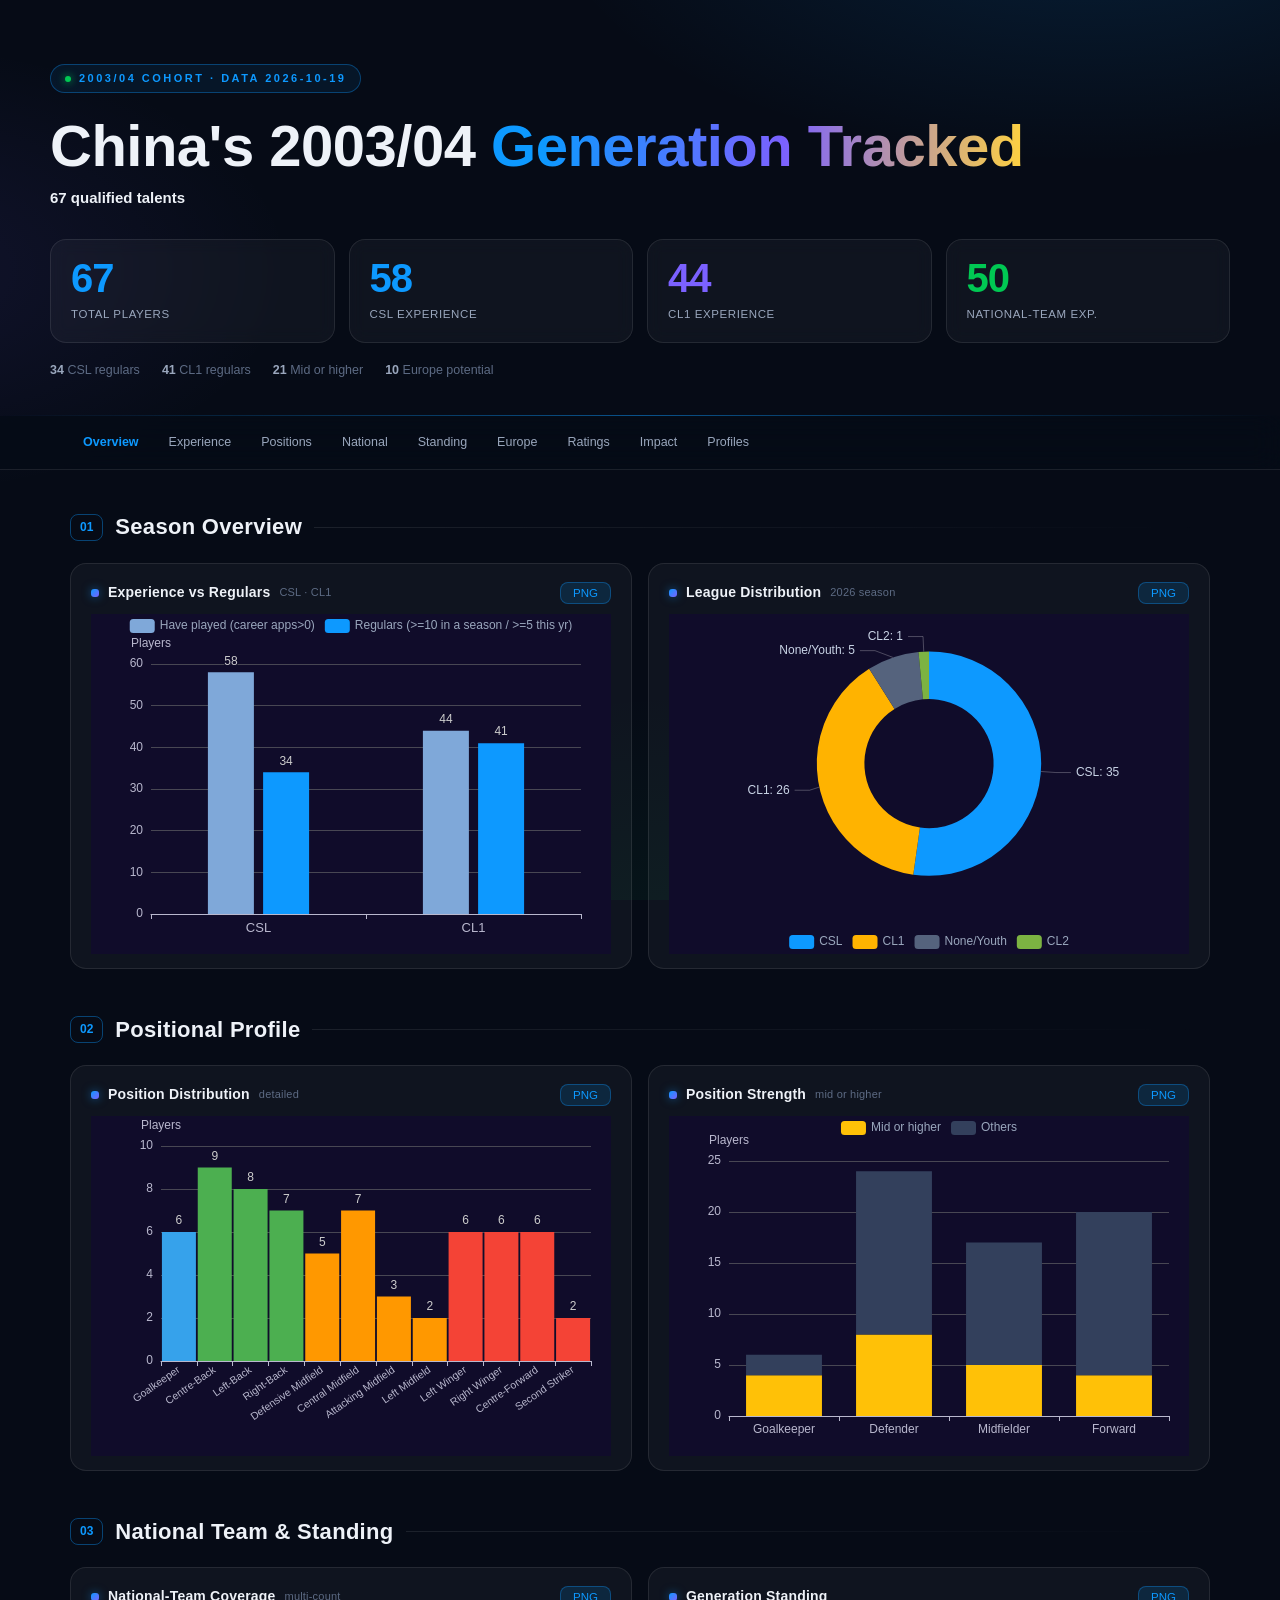
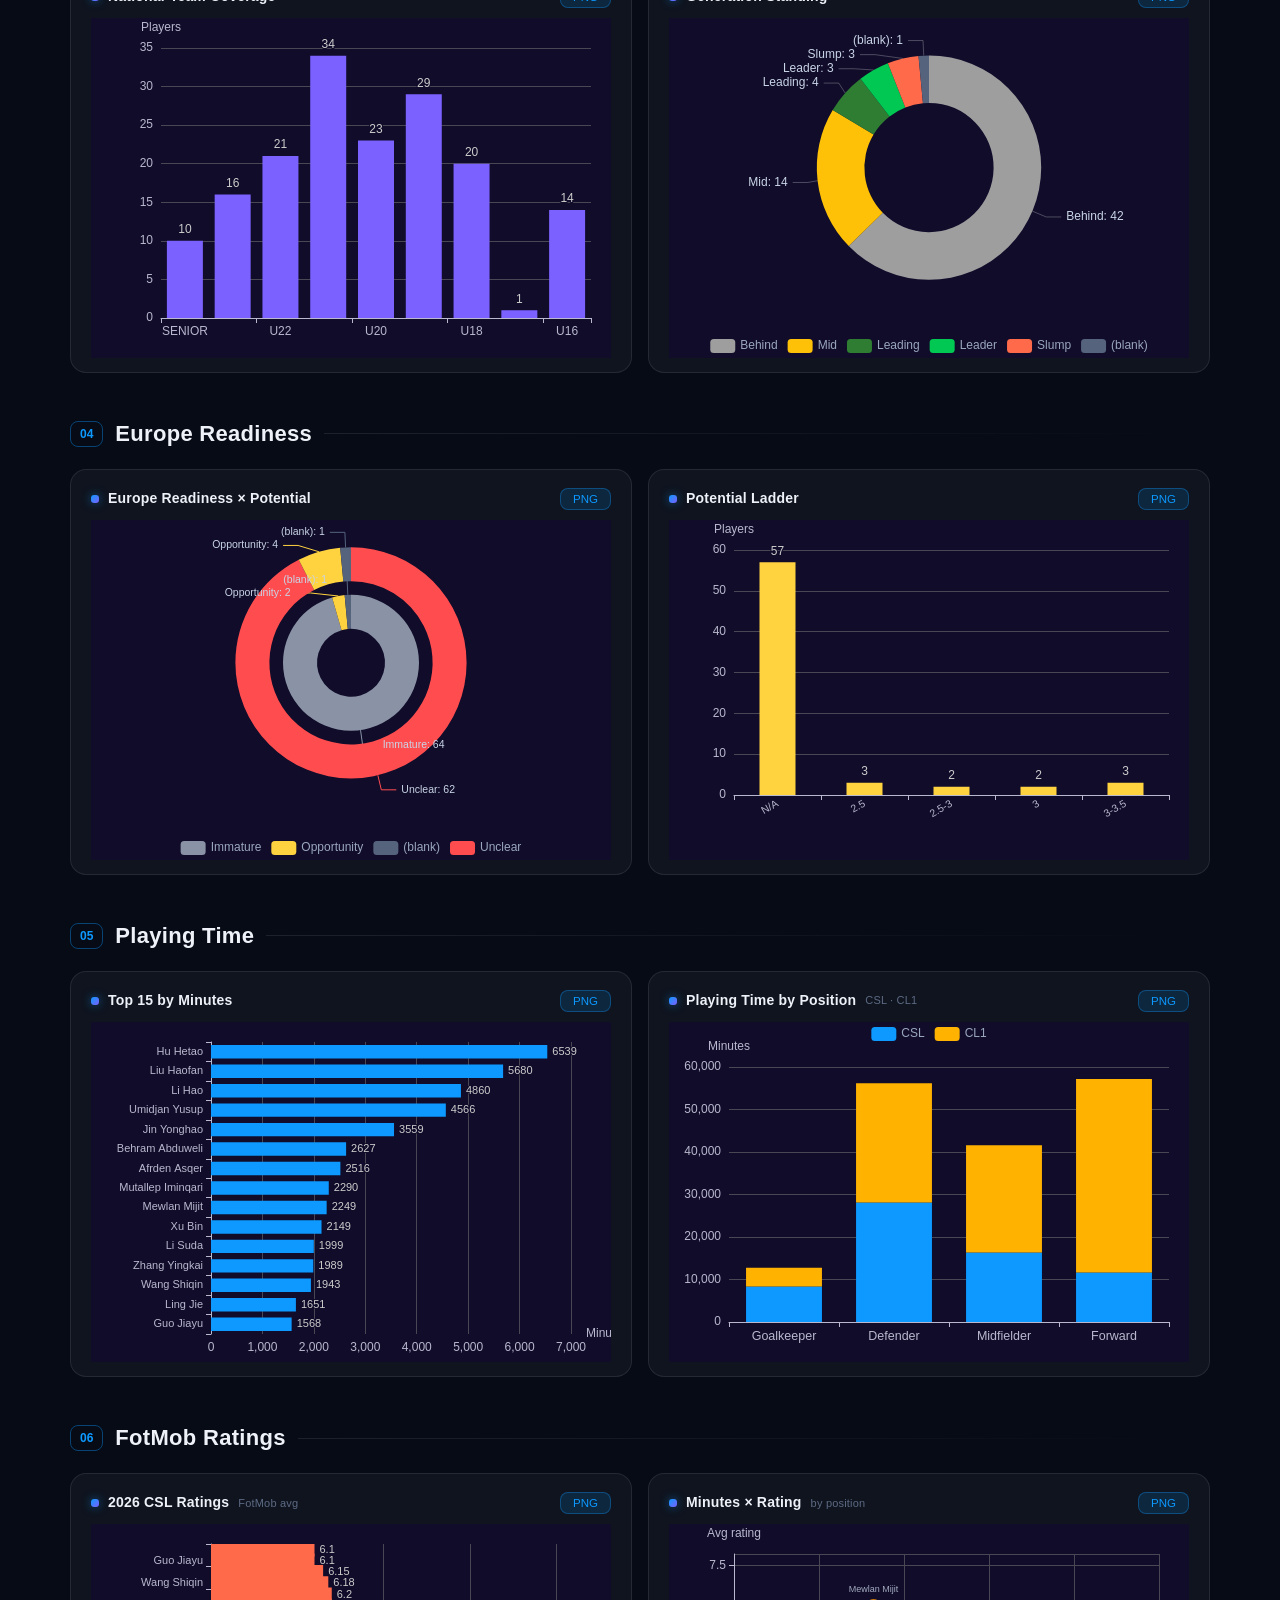
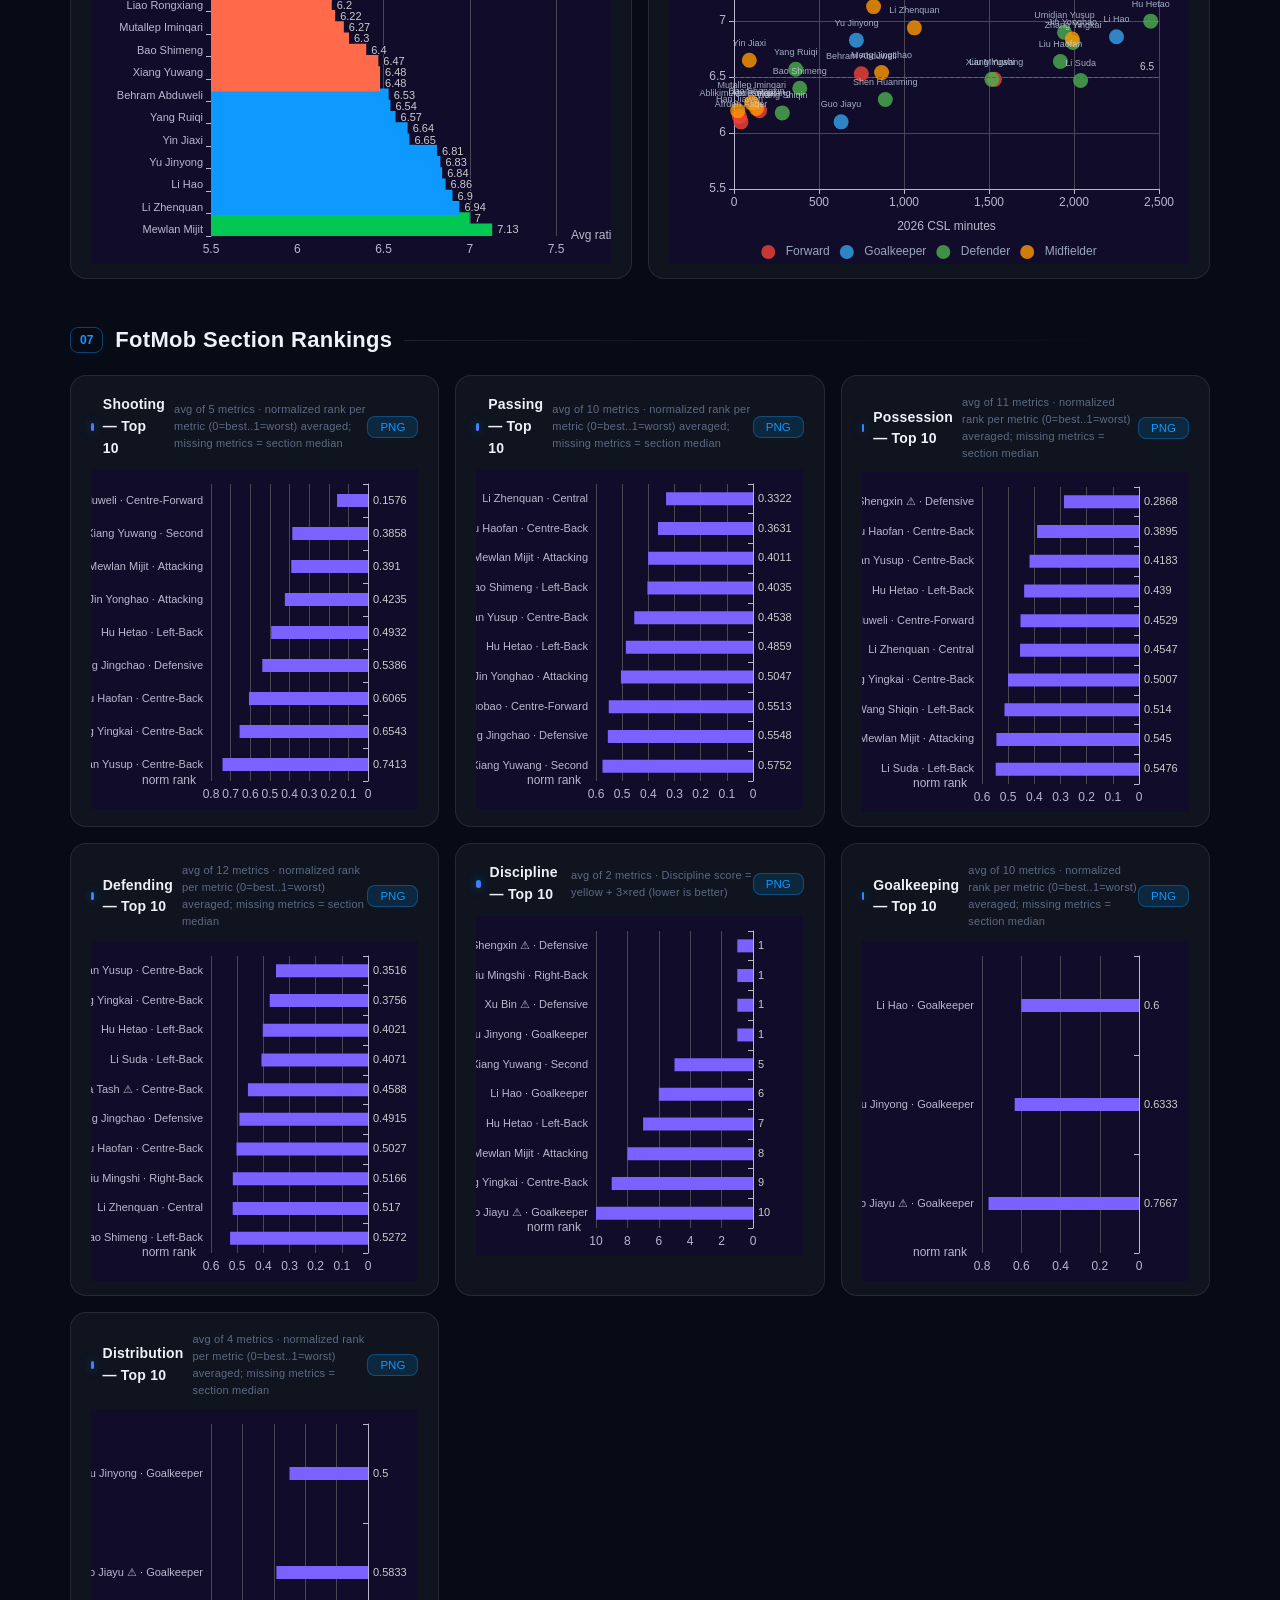
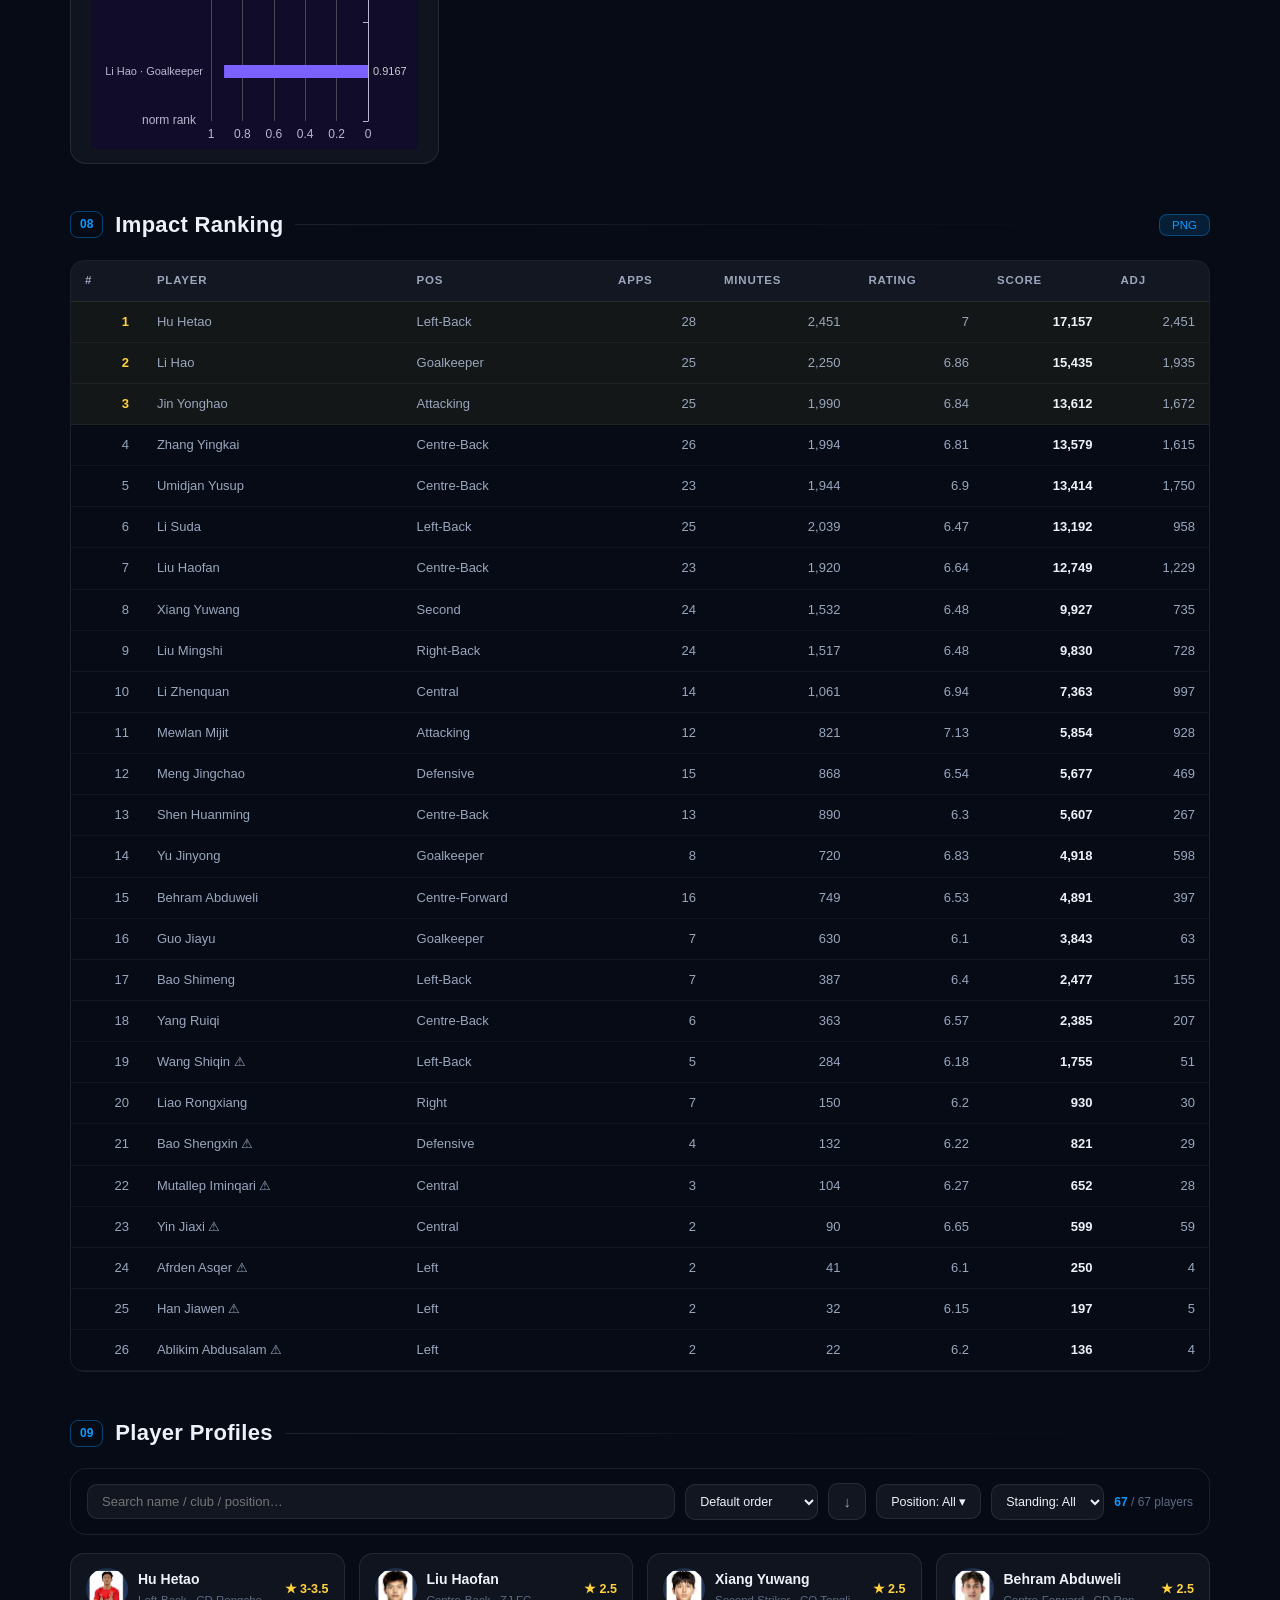
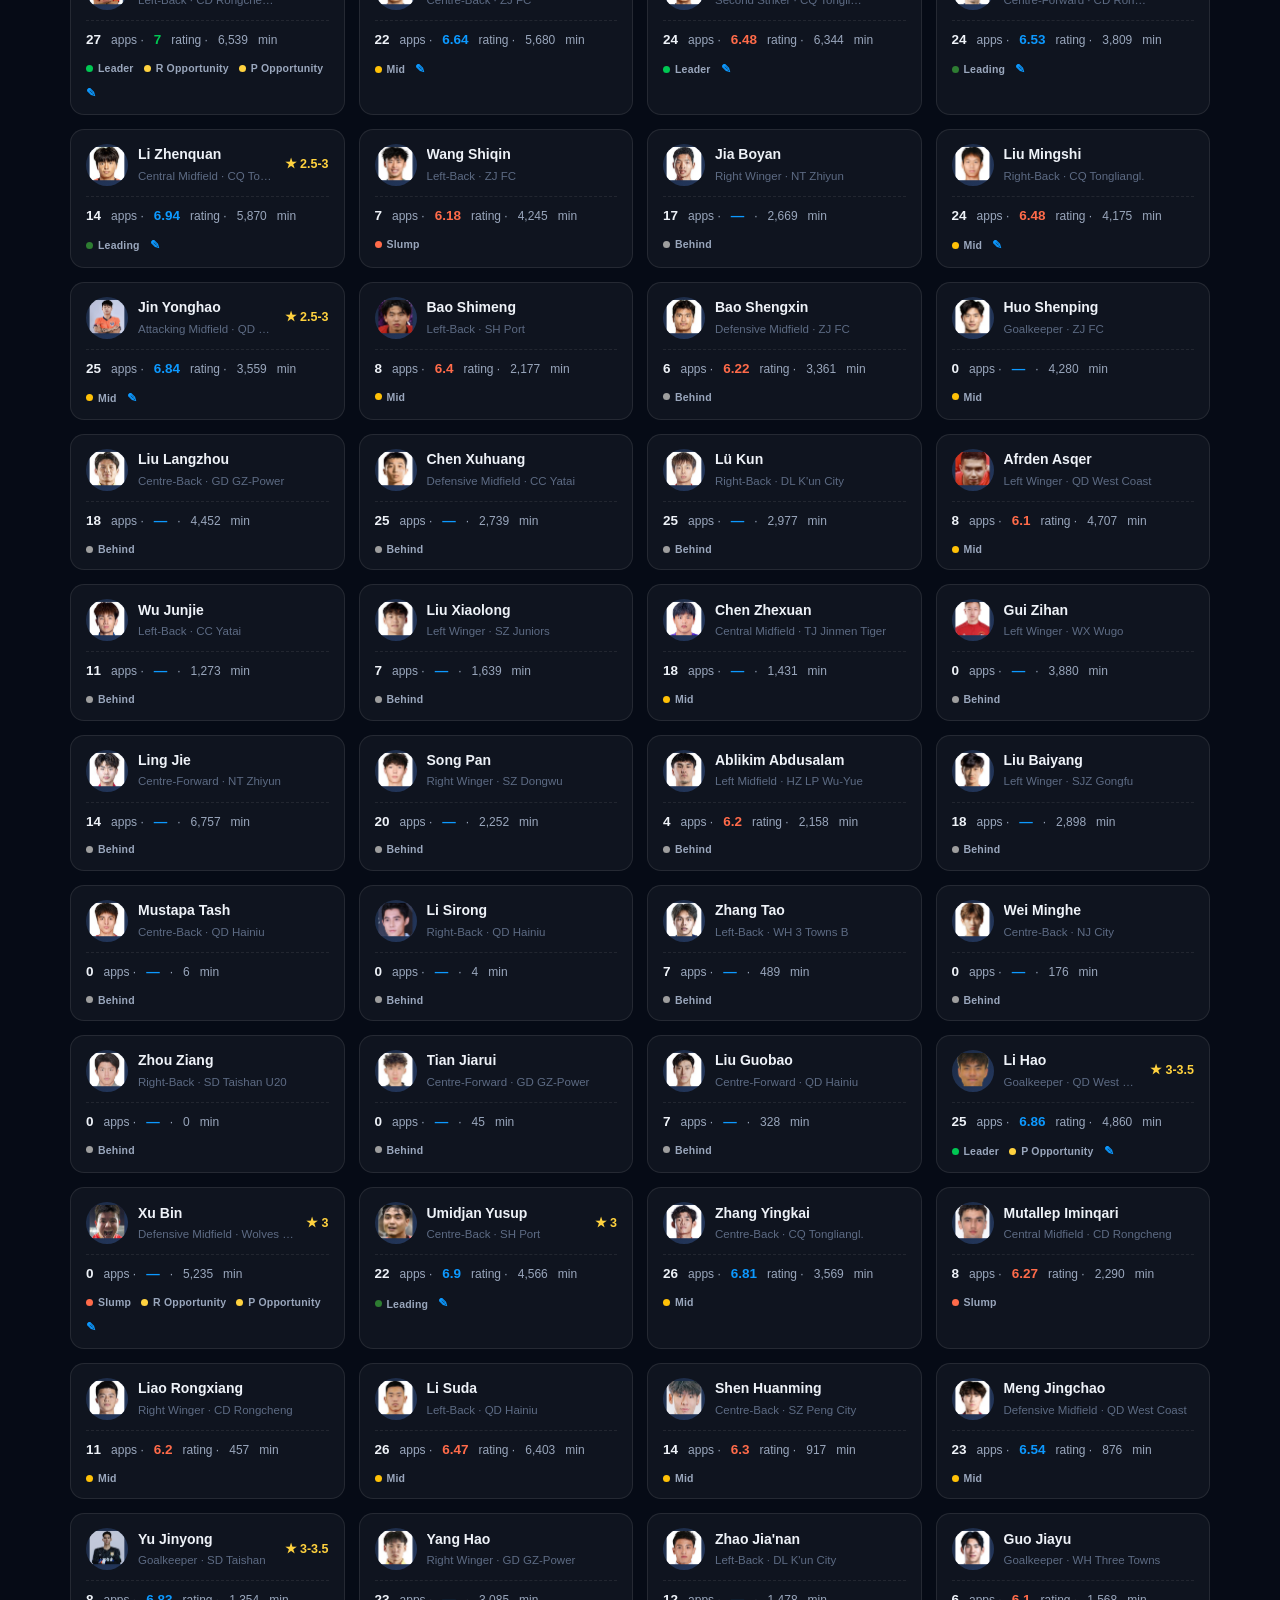
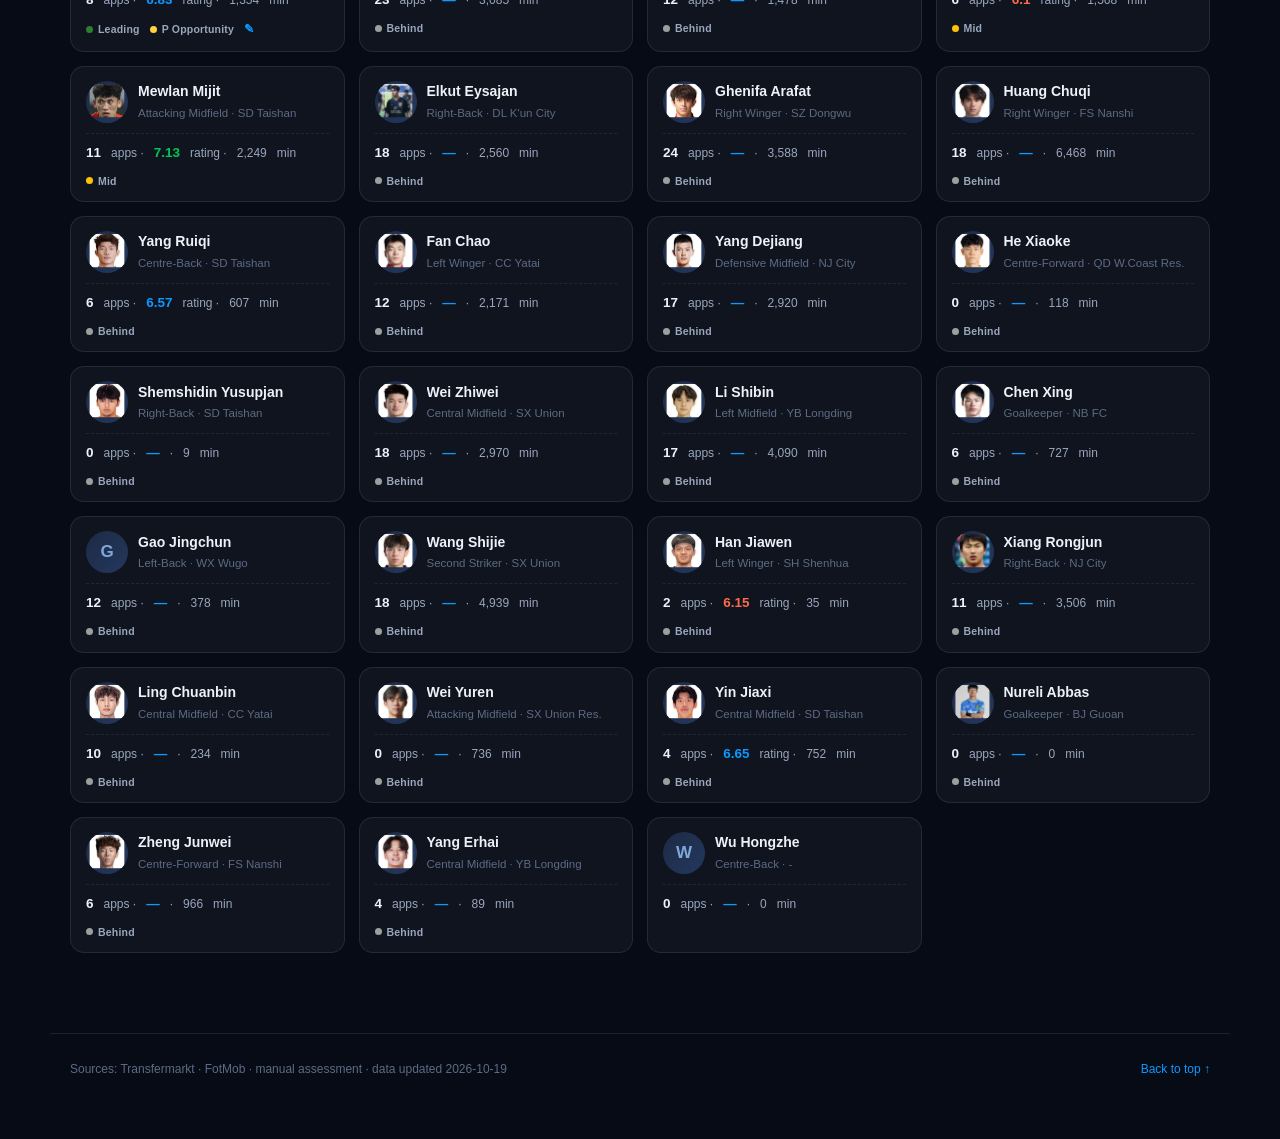
==== commit 2d13018d: "auto update 2026-10-19 (final)" ====
--- a/reports/generation_report.html
+++ b/reports/generation_report.html
@@ -158,6 +158,8 @@
 .pd-eval .ev{display:inline-flex; align-items:center; gap:5px; font-size:10.5px; font-weight:650; color:var(--tx2); letter-spacing:.2px}
 .pd-eval .dot{width:7px; height:7px; border-radius:50%; display:inline-block; flex-shrink:0}
 .pd-eval .note{color:var(--blue); font-size:12px; cursor:default}
+/* 有 Detailed Overview 的球员：铅笔标记转金色 */
+.pd-eval .note.gold{color:var(--gold)}
 
 /* ---------- modal ---------- */
 .pd-overlay{position:fixed; inset:0; background:rgba(3,6,14,.7); backdrop-filter:blur(6px); display:none;
@@ -203,6 +205,23 @@
 .pm-assess .k{font-size:10.5px; color:var(--tx3); letter-spacing:1px; text-transform:uppercase}
 .pm-assess .v2{font-size:15px; font-weight:700; margin-top:3px}
 .pm-foot{font-size:11px; color:var(--tx3); margin-top:16px; padding-top:12px; border-top:1px solid var(--line)}
+/* ---------- 多版本 overview（带日期，可切换；默认显示最新一版） ---------- */
+.ov-tabs{display:flex; flex-wrap:wrap; gap:8px; margin:2px 0 12px}
+.ov-tab{display:inline-flex; align-items:center; gap:8px; font:inherit; font-size:11.5px; font-weight:650;
+  color:var(--tx2); background:rgba(255,255,255,.04); border:1px solid var(--line); border-radius:20px;
+  padding:5px 13px; cursor:pointer; transition:color .15s, border-color .15s, background .15s}
+.ov-tab:hover{color:var(--tx); border-color:rgba(255,255,255,.24)}
+.ov-tab.on{color:#06101f; background:var(--blue); border-color:var(--blue)}
+.ov-tab .d{font-variant-numeric:tabular-nums; letter-spacing:.3px; font-weight:750; opacity:.85}
+.ov-tab.on .d{opacity:1}
+.ov-date{display:inline-block; font-size:11px; font-weight:700; color:var(--tx3); letter-spacing:.4px;
+  border:1px solid var(--line); border-radius:12px; padding:2px 10px; margin-bottom:9px}
+.ov-body{display:none; font-size:13px; line-height:1.85; color:var(--tx2);
+  max-height:420px; overflow-y:auto; padding-right:6px; scrollbar-width:thin; scrollbar-color:#33405c transparent}
+.ov-body.on{display:block}
+.ov-body p{margin:0 0 10px}
+.ov-body p:last-child{margin-bottom:0}
+.ov-note{font-size:10.5px; color:var(--tx3); margin-top:11px}
 .attr-chips{display:flex; flex-wrap:wrap; gap:6px}
 .attr-chip{display:inline-block; font-size:12px; color:#fff; padding:3px 11px; border-radius:12px; font-weight:600}
 .imp-wrap{max-height:430px; overflow-y:auto; margin:6px 2px 2px; scrollbar-width:thin; scrollbar-color:#33405c transparent}
@@ -217,7 +236,7 @@
 
 <header class="hero">
   <div class="hero-inner">
-    <div class="tag"><span class="dot"></span>2003/04 Cohort · Data 2026-09-18</div>
+    <div class="tag"><span class="dot"></span>2003/04 Cohort · Data 2026-10-19</div>
     <h1>China's 2003/04 <span class="grad">Generation Tracked</span></h1>
     <p class="hero-sub"><b>67 qualified talents</b></p>
     <div class="kpi-strip" id="kpis"></div>
@@ -355,7 +374,7 @@
 </main>
 
 <footer>
-  <span>Sources: Transfermarkt · FotMob · manual assessment · data updated 2026-09-18</span>
+  <span>Sources: Transfermarkt · FotMob · manual assessment · data updated 2026-10-19</span>
   <span><a href="#top">Back to top ↑</a></span>
 </footer>
 
@@ -363,7 +382,7 @@
 
 <script src="../assets/echarts.min.js"></script>
 <script src="../assets/html2canvas.min.js"></script>
-<script>const DATA = {"kpi": {"total": 67, "cs_ever": 58, "c1_ever": 44, "cs_foot": 33, "c1_foot": 40, "gs_good": 21, "ep_good": 4, "nt": 50, "pot": 10}, "foot": {"cat": ["CSL", "CL1"], "ever": [58, 44], "foot": [33, 40]}, "league_dist": [{"name": "CSL", "value": 35}, {"name": "CL1", "value": 26}, {"name": "None/Youth", "value": 5}, {"name": "CL2", "value": 1}], "pos_fine": [{"name": "Goalkeeper", "value": 6, "major": "Goalkeeper"}, {"name": "Centre-Back", "value": 9, "major": "Defender"}, {"name": "Left-Back", "value": 8, "major": "Defender"}, {"name": "Right-Back", "value": 7, "major": "Defender"}, {"name": "Defender", "value": 0, "major": "Defender"}, {"name": "Defensive Midfield", "value": 5, "major": "Midfielder"}, {"name": "Central Midfield", "value": 7, "major": "Midfielder"}, {"name": "Attacking Midfield", "value": 3, "major": "Midfielder"}, {"name": "Left Midfield", "value": 2, "major": "Midfielder"}, {"name": "Midfield", "value": 0, "major": "Midfielder"}, {"name": "Left Winger", "value": 6, "major": "Forward"}, {"name": "Right Winger", "value": 6, "major": "Forward"}, {"name": "Centre-Forward", "value": 6, "major": "Forward"}, {"name": "Second Striker", "value": 2, "major": "Forward"}, {"name": "Attack", "value": 0, "major": "Forward"}], "pos_major": ["Goalkeeper", "Defender", "Midfielder", "Forward"], "pos_all": [6, 24, 17, 20], "pos_good": [4, 8, 5, 4], "nt_cov": [{"name": "SENIOR", "value": 10}, {"name": "U23", "value": 16}, {"name": "U22", "value": 21}, {"name": "U21", "value": 34}, {"name": "U20", "value": 23}, {"name": "U19", "value": 29}, {"name": "U18", "value": 20}, {"name": "U17", "value": 1}, {"name": "U16", "value": 14}], "gs_dist": [{"name": "Behind", "value": 42}, {"name": "Mid", "value": 14}, {"name": "Leading", "value": 4}, {"name": "Leader", "value": 3}, {"name": "Slump", "value": 3}, {"name": "(blank)", "value": 1}], "er_dist": [{"name": "Immature", "value": 64}, {"name": "Opportunity", "value": 2}, {"name": "(blank)", "value": 1}], "ep_dist": [{"name": "Unclear", "value": 62}, {"name": "Opportunity", "value": 4}, {"name": "(blank)", "value": 1}], "pot_data": [{"name": "N/A", "value": 57}, {"name": "2.5", "value": 3}, {"name": "2.5-3", "value": 2}, {"name": "3", "value": 2}, {"name": "3-3.5", "value": 3}], "top15": [{"name": "Hu Hetao", "min": 6449}, {"name": "Liu Haofan", "min": 5590}, {"name": "Li Hao", "min": 4770}, {"name": "Umidjan Yusup", "min": 4484}, {"name": "Jin Yonghao", "min": 3476}, {"name": "Behram Abduweli", "min": 2627}, {"name": "Afrden Asqer", "min": 2516}, {"name": "Mutallep Iminqari", "min": 2281}, {"name": "Mewlan Mijit", "min": 2159}, {"name": "Xu Bin", "min": 2149}, {"name": "Wang Shiqin", "min": 1938}, {"name": "Li Suda", "min": 1909}, {"name": "Zhang Yingkai", "min": 1899}, {"name": "Ling Jie", "min": 1651}, {"name": "Guo Jiayu", "min": 1478}], "ratings": [{"name": "Guo Jiayu", "rating": 6.06, "n": 5, "team": "Wuhan Three Towns", "min": 450, "pos": "Goalkeeper", "major": "Goalkeeper"}, {"name": "Afrden Asqer", "rating": 6.1, "n": 2, "team": "Qingdao West Coast", "min": 41, "pos": "Left Winger", "major": "Forward"}, {"name": "Wang Shiqin", "rating": 6.17, "n": 4, "team": "Zhejiang Professional", "min": 270, "pos": "Left-Back", "major": "Defender"}, {"name": "Ablikim Abdusalam", "rating": 6.2, "n": 2, "team": "Zhejiang Professional", "min": 22, "pos": "Left Midfield", "major": "Midfielder"}, {"name": "Mutallep Iminqari", "rating": 6.27, "n": 3, "team": "Chengdu Rongcheng FC", "min": 104, "pos": "Central Midfield", "major": "Midfielder"}, {"name": "Bao Shengxin", "rating": 6.3, "n": 2, "team": "Zhejiang Professional", "min": 96, "pos": "Defensive Midfield", "major": "Midfielder"}, {"name": "Han Jiawen", "rating": 6.3, "n": 1, "team": "Shanghai Shenhua FC U21", "min": 21, "pos": "Left Winger", "major": "Forward"}, {"name": "Liao Rongxiang", "rating": 6.34, "n": 5, "team": "Chengdu Rongcheng FC", "min": 120, "pos": "Right Winger", "major": "Forward"}, {"name": "Chen Zhexuan", "rating": 6.37, "n": 16, "team": "Tianjin Jinmen Tiger", "min": 588, "pos": "Central Midfield", "major": "Midfielder"}, {"name": "Shen Huanming", "rating": 6.39, "n": 12, "team": "Shenzhen Peng City", "min": 833, "pos": "Centre-Back", "major": "Defender"}, {"name": "Bao Shimeng", "rating": 6.4, "n": 7, "team": "Shanghai Port", "min": 387, "pos": "Left-Back", "major": "Defender"}, {"name": "Liu Guobao", "rating": 6.4, "n": 4, "team": "Qingdao Hainiu", "min": 188, "pos": "Centre-Forward", "major": "Forward"}, {"name": "Xiang Yuwang", "rating": 6.48, "n": 23, "team": "Chongqing Tongliang Long", "min": 1456, "pos": "Second Striker", "major": "Forward"}, {"name": "Liu Mingshi", "rating": 6.5, "n": 22, "team": "Chongqing Tongliang Long", "min": 1447, "pos": "Right-Back", "major": "Defender"}, {"name": "Li Suda", "rating": 6.5, "n": 23, "team": "Qingdao Hainiu", "min": 1904, "pos": "Left-Back", "major": "Defender"}, {"name": "Behram Abduweli", "rating": 6.52, "n": 15, "team": "Chengdu Rongcheng FC", "min": 671, "pos": "Centre-Forward", "major": "Forward"}, {"name": "Yang Ruiqi", "rating": 6.57, "n": 6, "team": "Shandong Taishan", "min": 363, "pos": "Centre-Back", "major": "Defender"}, {"name": "Meng Jingchao", "rating": 6.62, "n": 13, "team": "Qingdao West Coast", "min": 745, "pos": "Defensive Midfield", "major": "Midfielder"}, {"name": "Yin Jiaxi", "rating": 6.65, "n": 2, "team": "Shandong Taishan", "min": 90, "pos": "Central Midfield", "major": "Midfielder"}, {"name": "Liu Haofan", "rating": 6.79, "n": 21, "team": "Zhejiang Professional", "min": 1740, "pos": "Centre-Back", "major": "Defender"}, {"name": "Umidjan Yusup", "rating": 6.83, "n": 21, "team": "Shanghai Port", "min": 1772, "pos": "Centre-Back", "major": "Defender"}, {"name": "Zhang Yingkai", "rating": 6.83, "n": 24, "team": "Chongqing Tongliang Long", "min": 1890, "pos": "Centre-Back", "major": "Defender"}, {"name": "Yu Jinyong", "rating": 6.83, "n": 8, "team": "Shandong Taishan", "min": 720, "pos": "Goalkeeper", "major": "Goalkeeper"}, {"name": "Li Hao", "rating": 6.88, "n": 24, "team": "Qingdao West Coast", "min": 2160, "pos": "Goalkeeper", "major": "Goalkeeper"}, {"name": "Jin Yonghao", "rating": 6.92, "n": 23, "team": "Qingdao Hainiu", "min": 1817, "pos": "Attacking Midfield", "major": "Midfielder"}, {"name": "Li Zhenquan", "rating": 6.94, "n": 14, "team": "Chongqing Tongliang Long", "min": 1061, "pos": "Central Midfield", "major": "Midfielder"}, {"name": "Hu Hetao", "rating": 7.05, "n": 26, "team": "Chengdu Rongcheng FC", "min": 2271, "pos": "Left-Back", "major": "Defender"}, {"name": "Mewlan Mijit", "rating": 7.05, "n": 10, "team": "Shandong Taishan", "min": 670, "pos": "Attacking Midfield", "major": "Midfielder"}], "players_detail": [{"name": "Hu Hetao", "pos": "Left-Back", "major": "Defender", "club": "CD Rongcheng", "league": "CSL", "apps": 26, "birth": "2003", "height": "173", "foot": "left", "gs": "Leader", "ep": "Opportunity", "er": "Opportunity", "pot": "3-3.5", "nt": {"Senior": "Appeared", "U23": "Appeared", "U22": "Appeared", "U21": "Appeared", "U20": "Appeared", "U19": "Selected", "U18": "Unknown", "U17": "Unknown", "U16": "Unknown"}, "nt_highest": "Senior", "cs_mins": 6449, "c1_mins": 0, "rating": 7.05, "rating_n": 26, "rating_team": "Chengdu Rongcheng FC", "rating_min": 2271, "fstats": [{"group": "Shooting", "stat": "Goals", "total": "1", "per90": 0.04, "pct": 73.3, "pct_per90": 73.3}, {"group": "Shooting", "stat": "Shots", "total": "12", "per90": 0.476, "pct": 82.7, "pct_per90": 49.3}, {"group": "Shooting", "stat": "Shots on target", "total": "4", "per90": 0.159, "pct": 82.7, "pct_per90": 66.7}, {"group": "Shooting", "stat": "Headed shots", "total": "3", "per90": 0.119, "pct": 93.3, "pct_per90": 77.3}, {"group": "Passing", "stat": "Assists", "total": "1", "per90": 0.04, "pct": 48, "pct_per90": 48}, {"group": "Passing", "stat": "Accurate passes", "total": "800", "per90": 31.704, "pct": 96, "pct_per90": 72}, {"group": "Passing", "stat": "Pass accuracy", "total": "80.7", "per90": 80.727, "pct": 57.3, "pct_per90": 57.3}, {"group": "Passing", "stat": "Accurate long balls", "total": "36", "per90": 1.427, "pct": 88, "pct_per90": 40}, {"group": "Passing", "stat": "Long ball accuracy", "total": "43.9", "per90": 43.902, "pct": 62.7, "pct_per90": 62.7}, {"group": "Passing", "stat": "Chances created", "total": "25", "per90": 0.991, "pct": 94.7, "pct_per90": 77.3}, {"group": "Passing", "stat": "Big chances created", "total": "4", "per90": 0.159, "pct": 85.3, "pct_per90": 65.3}, {"group": "Passing", "stat": "Successful crosses", "total": "20", "per90": 0.793, "pct": 93.3, "pct_per90": 61.3}, {"group": "Passing", "stat": "Cross accuracy", "total": "27.0", "per90": 27.027, "pct": 61.3, "pct_per90": 61.3}, {"group": "Possession", "stat": "Dribbles", "total": "14", "per90": 0.555, "pct": 85.3, "pct_per90": 52}, {"group": "Possession", "stat": "Dribbles success rate", "total": "48.3", "per90": 48.276, "pct": 46.7, "pct_per90": 46.7}, {"group": "Possession", "stat": "Duels won", "total": "138", "per90": 5.469, "pct": 94.7, "pct_per90": 74.7}, {"group": "Possession", "stat": "Duels won %", "total": "53.9", "per90": 53.906, "pct": 69.3, "pct_per90": 69.3}, {"group": "Possession", "stat": "Aerials won", "total": "35", "per90": 1.387, "pct": 97.3, "pct_per90": 73.3}, {"group": "Possession", "stat": "Aerials won %", "total": "53.8", "per90": 53.846, "pct": 68, "pct_per90": 68}, {"group": "Possession", "stat": "Touches", "total": "1603", "per90": 63.527, "pct": 96, "pct_per90": 65.3}, {"group": "Possession", "stat": "Touches in opposition box", "total": "52", "per90": 2.061, "pct": 94.7, "pct_per90": 85.3}, {"group": "Possession", "stat": "Dispossessed", "total": "21", "per90": 0.832, "pct": 2.7, "pct_per90": 22.7}, {"group": "Possession", "stat": "Fouls won", "total": "48", "per90": 1.902, "pct": 97.3, "pct_per90": 94.7}, {"group": "Possession", "stat": "Penalties awarded", "total": "1", "per90": 0.04, "pct": 100, "pct_per90": 96}, {"group": "Defending", "stat": "Defensive actions", "total": "152", "per90": 6.024, "pct": 92, "pct_per90": 38.7}, {"group": "Defending", "stat": "Tackles", "total": "42", "per90": 1.664, "pct": 88, "pct_per90": 26.7}, {"group": "Defending", "stat": "Interceptions", "total": "37", "per90": 1.466, "pct": 94.7, "pct_per90": 73.3}, {"group": "Defending", "stat": "Blocked scoring attempt", "total": "3", "per90": 0.119, "pct": 48, "pct_per90": 25.3}, {"group": "Defending", "stat": "Fouls committed", "total": "32", "per90": 1.268, "pct": 2.7, "pct_per90": 56.0}, {"group": "Defending", "stat": "Recoveries", "total": "109", "per90": 4.32, "pct": 92, "pct_per90": 73.3}, {"group": "Defending", "stat": "Possession won final 3rd", "total": "9", "per90": 0.357, "pct": 96, "pct_per90": 81.3}, {"group": "Defending", "stat": "Dribbled past", "total": "21", "per90": 0.832, "pct": 9.3, "pct_per90": 64}, {"group": "Defending", "stat": "Clearances", "total": "70", "per90": 2.774, "pct": 92, "pct_per90": 40}, {"group": "Defending", "stat": "Clean sheets", "total": "6", "per90": 0.238, "pct": 96, "pct_per90": 93.3}, {"group": "Defending", "stat": "Goals conceded while on pitch", "total": "30", "per90": 1.189, "pct": 12, "pct_per90": 80}, {"group": "Discipline", "stat": "Yellow cards", "total": "3", "per90": 0.119, "pct": 16, "pct_per90": 66.7}, {"group": "Discipline", "stat": "Red cards", "total": "0", "per90": 0, "pct": 100, "pct_per90": 100}], "attrs": "STAMINA + WORK RATE + AGILITY + WEAK FOOT - STRENGTH -", "overview": "A versatile left-footed full-back or wing-back who is more effective going forward than defensively.\n\nRegarded as one of the standout left-backs in China", "photo": "../images/players/Hu_Hetao.png"}, {"name": "Liu Haofan", "pos": "Centre-Back", "major": "Defender", "club": "ZJ FC", "league": "CSL", "apps": 21, "birth": "2003", "height": "185", "foot": "right", "gs": "Mid", "ep": "Unclear", "er": "Immature", "pot": "2.5", "nt": {"Senior": "Appeared", "U23": "Appeared", "U22": "Appeared", "U21": "Appeared", "U20": "Appeared", "U19": "Appeared", "U18": "Selected", "U17": "Unknown", "U16": "Unknown"}, "nt_highest": "Senior", "cs_mins": 5590, "c1_mins": 0, "rating": 6.79, "rating_n": 21, "rating_team": "Zhejiang Professional", "rating_min": 1740, "fstats": [{"group": "Shooting", "stat": "Goals", "total": "0", "per90": 0, "pct": 0, "pct_per90": 0}, {"group": "Shooting", "stat": "Shots", "total": "5", "per90": 0.259, "pct": 50.7, "pct_per90": 31.0}, {"group": "Shooting", "stat": "Shots on target", "total": "1", "per90": 0.052, "pct": 35.2, "pct_per90": 38.0}, {"group": "Shooting", "stat": "Headed shots", "total": "2", "per90": 0.103, "pct": 39.4, "pct_per90": 35.2}, {"group": "Passing", "stat": "Assists", "total": "1", "per90": 0.052, "pct": 77.5, "pct_per90": 83.1}, {"group": "Passing", "stat": "Accurate passes", "total": "973", "per90": 50.328, "pct": 83.1, "pct_per90": 84.5}, {"group": "Passing", "stat": "Pass accuracy", "total": "89.1", "per90": 89.103, "pct": 78.9, "pct_per90": 78.9}, {"group": "Passing", "stat": "Accurate long balls", "total": "113", "per90": 5.845, "pct": 94.4, "pct_per90": 95.8}, {"group": "Passing", "stat": "Long ball accuracy", "total": "63.1", "per90": 63.128, "pct": 91.5, "pct_per90": 91.5}, {"group": "Passing", "stat": "Chances created", "total": "5", "per90": 0.259, "pct": 74.6, "pct_per90": 66.2}, {"group": "Passing", "stat": "Big chances created", "total": "2", "per90": 0.103, "pct": 90.1, "pct_per90": 85.9}, {"group": "Possession", "stat": "Dribbles", "total": "10", "per90": 0.517, "pct": 95.8, "pct_per90": 93.0}, {"group": "Possession", "stat": "Dribbles success rate", "total": "100.0", "per90": 100, "pct": 100, "pct_per90": 100}, {"group": "Possession", "stat": "Duels won", "total": "67", "per90": 3.466, "pct": 67.6, "pct_per90": 29.6}, {"group": "Possession", "stat": "Duels won %", "total": "55.8", "per90": 55.833, "pct": 46.5, "pct_per90": 46.5}, {"group": "Possession", "stat": "Aerials won", "total": "24", "per90": 1.241, "pct": 54.9, "pct_per90": 18.3}, {"group": "Possession", "stat": "Aerials won %", "total": "60.0", "per90": 60, "pct": 52.1, "pct_per90": 52.1}, {"group": "Possession", "stat": "Touches", "total": "1300", "per90": 67.241, "pct": 78.9, "pct_per90": 70.4}, {"group": "Possession", "stat": "Touches in opposition box", "total": "9", "per90": 0.466, "pct": 49.3, "pct_per90": 29.6}, {"group": "Possession", "stat": "Dispossessed", "total": "2", "per90": 0.103, "pct": 26.8, "pct_per90": 52.1}, {"group": "Possession", "stat": "Fouls won", "total": "15", "per90": 0.776, "pct": 83.1, "pct_per90": 70.4}, {"group": "Defending", "stat": "Defensive actions", "total": "128", "per90": 6.621, "pct": 57.7, "pct_per90": 7.0}, {"group": "Defending", "stat": "Tackles", "total": "19", "per90": 0.983, "pct": 60.6, "pct_per90": 39.4}, {"group": "Defending", "stat": "Interceptions", "total": "10", "per90": 0.517, "pct": 39.4, "pct_per90": 14.1}, {"group": "Defending", "stat": "Blocked scoring attempt", "total": "19", "per90": 0.983, "pct": 90.1, "pct_per90": 77.5}, {"group": "Defending", "stat": "Fouls committed", "total": "28", "per90": 1.448, "pct": 2.8, "pct_per90": 22.5}, {"group": "Defending", "stat": "Penalties conceded", "total": "1", "per90": 0.052, "pct": 9.9, "pct_per90": 19.7}, {"group": "Defending", "stat": "Recoveries", "total": "83", "per90": 4.293, "pct": 87.3, "pct_per90": 83.1}, {"group": "Defending", "stat": "Possession won final 3rd", "total": "1", "per90": 0.052, "pct": 60.6, "pct_per90": 67.6}, {"group": "Defending", "stat": "Dribbled past", "total": "9", "per90": 0.466, "pct": 18.3, "pct_per90": 38.0}, {"group": "Defending", "stat": "Clearances", "total": "80", "per90": 4.138, "pct": 56.3, "pct_per90": 8.5}, {"group": "Defending", "stat": "Clean sheets", "total": "2", "per90": 0.103, "pct": 49.3, "pct_per90": 46.5}, {"group": "Defending", "stat": "Goals conceded while on pitch", "total": "30", "per90": 1.552, "pct": 16.9, "pct_per90": 46.5}, {"group": "Discipline", "stat": "Yellow cards", "total": "6", "per90": 0.31, "pct": 2.8, "pct_per90": 29.6}, {"group": "Discipline", "stat": "Red cards", "total": "0", "per90": 0, "pct": 100, "pct_per90": 100}], "attrs": "Long passing + aggression + decision-making - defensive awareness -", "overview": "Ball-playing centre-back with excellent long passing. Can be rash in defensive decision-making and prone to unnecessary fouls.", "photo": "../images/players/Liu_Haofan.png"}, {"name": "Xiang Yuwang", "pos": "Second Striker", "major": "Forward", "club": "CQ Tongliangl.", "league": "CSL", "apps": 24, "birth": "2003", "height": "172", "foot": "right", "gs": "Leader", "ep": "Unclear", "er": "Immature", "pot": "2.5", "nt": {"Senior": "Unknown", "U23": "Appeared", "U22": "Appeared", "U21": "Appeared", "U20": "Unknown", "U19": "Unknown", "U18": "Unknown", "U17": "Unknown", "U16": "Unknown"}, "nt_highest": "U23", "cs_mins": 1465, "c1_mins": 4879, "rating": 6.48, "rating_n": 23, "rating_team": "Chongqing Tongliang Long", "rating_min": 1456, "fstats": [{"group": "Shooting", "stat": "Goals", "total": "3", "per90": 0.185, "pct": 80.6, "pct_per90": 76.3}, {"group": "Shooting", "stat": "Penalty goals", "total": "1", "per90": 0.062, "pct": 90.3, "pct_per90": 95.7}, {"group": "Shooting", "stat": "Shots", "total": "28", "per90": 1.724, "pct": 84.9, "pct_per90": 75.3}, {"group": "Shooting", "stat": "Shots on target", "total": "11", "per90": 0.677, "pct": 86.0, "pct_per90": 81.7}, {"group": "Shooting", "stat": "Headed shots", "total": "3", "per90": 0.185, "pct": 77.4, "pct_per90": 69.9}, {"group": "Passing", "stat": "Assists", "total": "0", "per90": 0, "pct": 0, "pct_per90": 0}, {"group": "Passing", "stat": "Accurate passes", "total": "308", "per90": 18.96, "pct": 49.5, "pct_per90": 11.8}, {"group": "Passing", "stat": "Pass accuracy", "total": "87.0", "per90": 87.006, "pct": 86.0, "pct_per90": 86.0}, {"group": "Passing", "stat": "Accurate long balls", "total": "14", "per90": 0.862, "pct": 47.3, "pct_per90": 19.4}, {"group": "Passing", "stat": "Long ball accuracy", "total": "82.4", "per90": 82.353, "pct": 95.7, "pct_per90": 95.7}, {"group": "Passing", "stat": "Chances created", "total": "14", "per90": 0.862, "pct": 64.5, "pct_per90": 49.5}, {"group": "Passing", "stat": "Big chances created", "total": "2", "per90": 0.123, "pct": 55.9, "pct_per90": 52.7}, {"group": "Possession", "stat": "Dribbles", "total": "8", "per90": 0.492, "pct": 57.0, "pct_per90": 41.9}, {"group": "Possession", "stat": "Dribbles success rate", "total": "25.0", "per90": 25, "pct": 11.8, "pct_per90": 11.8}, {"group": "Possession", "stat": "Duels won", "total": "65", "per90": 4.001, "pct": 63.4, "pct_per90": 29.0}, {"group": "Possession", "stat": "Duels won %", "total": "35.9", "per90": 35.912, "pct": 7.5, "pct_per90": 7.5}, {"group": "Possession", "stat": "Aerials won", "total": "11", "per90": 0.677, "pct": 61.3, "pct_per90": 40.9}, {"group": "Possession", "stat": "Aerials won %", "total": "25.0", "per90": 25, "pct": 14.0, "pct_per90": 14.0}, {"group": "Possession", "stat": "Touches", "total": "615", "per90": 37.859, "pct": 51.6, "pct_per90": 8.6}, {"group": "Possession", "stat": "Touches in opposition box", "total": "57", "per90": 3.509, "pct": 89.2, "pct_per90": 88.2}, {"group": "Possession", "stat": "Dispossessed", "total": "25", "per90": 1.539, "pct": 4.3, "pct_per90": 11.8}, {"group": "Possession", "stat": "Fouls won", "total": "22", "per90": 1.354, "pct": 76.3, "pct_per90": 64.5}, {"group": "Defending", "stat": "Defensive actions", "total": "42", "per90": 2.585, "pct": 45.2, "pct_per90": 5.4}, {"group": "Defending", "stat": "Tackles", "total": "24", "per90": 1.477, "pct": 62.4, "pct_per90": 28.0}, {"group": "Defending", "stat": "Interceptions", "total": "8", "per90": 0.492, "pct": 44.1, "pct_per90": 18.3}, {"group": "Defending", "stat": "Blocked scoring attempt", "total": "2", "per90": 0.123, "pct": 33.3, "pct_per90": 29.0}, {"group": "Defending", "stat": "Fouls committed", "total": "24", "per90": 1.477, "pct": 22.6, "pct_per90": 53.8}, {"group": "Defending", "stat": "Recoveries", "total": "54", "per90": 3.324, "pct": 55.9, "pct_per90": 21.5}, {"group": "Defending", "stat": "Possession won final 3rd", "total": "4", "per90": 0.246, "pct": 61.3, "pct_per90": 53.8}, {"group": "Defending", "stat": "Dribbled past", "total": "13", "per90": 0.8, "pct": 32.3, "pct_per90": 63.4}, {"group": "Defending", "stat": "Clearances", "total": "8", "per90": 0.492, "pct": 24.7, "pct_per90": 9.7}, {"group": "Defending", "stat": "Clean sheets", "total": "1", "per90": 0.062, "pct": 47.3, "pct_per90": 51.6}, {"group": "Defending", "stat": "Goals conceded while on pitch", "total": "20", "per90": 1.231, "pct": 37.6, "pct_per90": 69.9}, {"group": "Discipline", "stat": "Yellow cards", "total": "1", "per90": 0.062, "pct": 62.4, "pct_per90": 81.7}, {"group": "Discipline", "stat": "Red cards", "total": "0", "per90": 0, "pct": 100, "pct_per90": 100}], "attrs": "Off-the - ball movement + attacking awareness + passing + physicality - ball carrying -", "overview": "Poacher-type striker with strong link-up play. Lacks physicality and is not a natural No. 9.", "photo": "../images/players/Xiang_Yuwang.png"}, {"name": "Behram Abduweli", "pos": "Centre-Forward", "major": "Forward", "club": "CD Rongcheng", "league": "CSL", "apps": 24, "birth": "2003", "height": "189", "foot": "right", "gs": "Leading", "ep": "Unclear", "er": "Immature", "pot": "2.5", "nt": {"Senior": "Appeared", "U23": "Appeared", "U22": "Appeared", "U21": "Unknown", "U20": "Appeared", "U19": "Selected", "U18": "Selected", "U17": "Unknown", "U16": "Unknown"}, "nt_highest": "Senior", "cs_mins": 2627, "c1_mins": 1182, "rating": 6.52, "rating_n": 15, "rating_team": "Chengdu Rongcheng FC", "rating_min": 671, "fstats": [{"group": "Shooting", "stat": "Goals", "total": "4", "per90": 0.503, "pct": 42.9, "pct_per90": 65.7}, {"group": "Shooting", "stat": "Shots", "total": "28", "per90": 3.52, "pct": 45.7, "pct_per90": 77.1}, {"group": "Shooting", "stat": "Shots on target", "total": "13", "per90": 1.634, "pct": 48.6, "pct_per90": 80}, {"group": "Shooting", "stat": "Headed shots", "total": "6", "per90": 0.754, "pct": 40, "pct_per90": 48.6}, {"group": "Passing", "stat": "Assists", "total": "0", "per90": 0, "pct": 0, "pct_per90": 0}, {"group": "Passing", "stat": "Accurate passes", "total": "111", "per90": 13.953, "pct": 42.9, "pct_per90": 54.3}, {"group": "Passing", "stat": "Pass accuracy", "total": "78.7", "per90": 78.723, "pct": 80, "pct_per90": 80}, {"group": "Passing", "stat": "Chances created", "total": "10", "per90": 1.257, "pct": 45.7, "pct_per90": 57.1}, {"group": "Passing", "stat": "Successful crosses", "total": "2", "per90": 0.251, "pct": 62.9, "pct_per90": 82.9}, {"group": "Passing", "stat": "Cross accuracy", "total": "25.0", "per90": 25, "pct": 74.3, "pct_per90": 74.3}, {"group": "Possession", "stat": "Dribbles", "total": "6", "per90": 0.754, "pct": 37.1, "pct_per90": 60}, {"group": "Possession", "stat": "Dribbles success rate", "total": "35.3", "per90": 35.294, "pct": 34.3, "pct_per90": 34.3}, {"group": "Possession", "stat": "Duels won", "total": "52", "per90": 6.536, "pct": 42.9, "pct_per90": 54.3}, {"group": "Possession", "stat": "Duels won %", "total": "36.4", "per90": 36.364, "pct": 14.3, "pct_per90": 14.3}, {"group": "Possession", "stat": "Aerials won", "total": "22", "per90": 2.765, "pct": 42.9, "pct_per90": 57.1}, {"group": "Possession", "stat": "Aerials won %", "total": "47.8", "per90": 47.826, "pct": 57.1, "pct_per90": 57.1}, {"group": "Possession", "stat": "Touches", "total": "311", "per90": 39.092, "pct": 40, "pct_per90": 85.7}, {"group": "Possession", "stat": "Touches in opposition box", "total": "50", "per90": 6.285, "pct": 45.7, "pct_per90": 71.4}, {"group": "Possession", "stat": "Dispossessed", "total": "21", "per90": 2.64, "pct": 28.6, "pct_per90": 2.9}, {"group": "Possession", "stat": "Fouls won", "total": "14", "per90": 1.76, "pct": 40, "pct_per90": 57.1}, {"group": "Defending", "stat": "Defensive actions", "total": "15", "per90": 1.885, "pct": 34.3, "pct_per90": 48.6}, {"group": "Defending", "stat": "Tackles", "total": "10", "per90": 1.257, "pct": 54.3, "pct_per90": 85.7}, {"group": "Defending", "stat": "Interceptions", "total": "2", "per90": 0.251, "pct": 40, "pct_per90": 74.3}, {"group": "Defending", "stat": "Fouls committed", "total": "29", "per90": 3.645, "pct": 22.9, "pct_per90": 8.6}, {"group": "Defending", "stat": "Recoveries", "total": "27", "per90": 3.394, "pct": 57.1, "pct_per90": 88.6}, {"group": "Defending", "stat": "Possession won final 3rd", "total": "5", "per90": 0.628, "pct": 48.6, "pct_per90": 82.9}, {"group": "Defending", "stat": "Dribbled past", "total": "9", "per90": 1.131, "pct": 5.7, "pct_per90": 2.9}, {"group": "Defending", "stat": "Clearances", "total": "3", "per90": 0.377, "pct": 14.3, "pct_per90": 11.4}, {"group": "Defending", "stat": "Clean sheets", "total": "0", "per90": 0, "pct": 0, "pct_per90": 0}, {"group": "Defending", "stat": "Goals conceded while on pitch", "total": "13", "per90": 1.634, "pct": 60, "pct_per90": 57.1}, {"group": "Discipline", "stat": "Yellow cards", "total": "4", "per90": 0.503, "pct": 5.7, "pct_per90": 2.9}, {"group": "Discipline", "stat": "Red cards", "total": "0", "per90": 0, "pct": 100, "pct_per90": 100}], "attrs": "Physicality + work rate + decision-making - passing - finishing -", "overview": "Pressing forward with excellent physicality and strong ability in physical duels. Technically crude in possession and immature in decision-making. A squad/role player.", "photo": "../images/players/Behram_Abduweli.png"}, {"name": "Li Zhenquan", "pos": "Central Midfield", "major": "Midfielder", "club": "CQ Tongliangl.", "league": "CSL", "apps": 14, "birth": "2003", "height": "179", "foot": "right", "gs": "Leading", "ep": "Unclear", "er": "Immature", "pot": "2.5-3", "nt": {"Senior": "Selected", "U23": "Appeared", "U22": "Appeared", "U21": "Appeared", "U20": "Unknown", "U19": "Selected", "U18": "Unknown", "U17": "Unknown", "U16": "Unknown"}, "nt_highest": "U23", "cs_mins": 1060, "c1_mins": 4810, "rating": 6.94, "rating_n": 14, "rating_team": "Chongqing Tongliang Long", "rating_min": 1061, "fstats": [{"group": "Shooting", "stat": "Goals", "total": "0", "per90": 0, "pct": 0, "pct_per90": 0}, {"group": "Shooting", "stat": "Shots", "total": "8", "per90": 0.679, "pct": 44.1, "pct_per90": 28.0}, {"group": "Shooting", "stat": "Shots on target", "total": "1", "per90": 0.085, "pct": 22.6, "pct_per90": 28.0}, {"group": "Passing", "stat": "Assists", "total": "1", "per90": 0.085, "pct": 51.6, "pct_per90": 66.7}, {"group": "Passing", "stat": "Accurate passes", "total": "438", "per90": 37.154, "pct": 62.4, "pct_per90": 66.7}, {"group": "Passing", "stat": "Pass accuracy", "total": "90.5", "per90": 90.496, "pct": 93.5, "pct_per90": 93.5}, {"group": "Passing", "stat": "Accurate long balls", "total": "16", "per90": 1.357, "pct": 52.7, "pct_per90": 30.1}, {"group": "Passing", "stat": "Long ball accuracy", "total": "66.7", "per90": 66.667, "pct": 83.9, "pct_per90": 83.9}, {"group": "Passing", "stat": "Chances created", "total": "12", "per90": 1.018, "pct": 61.3, "pct_per90": 58.1}, {"group": "Passing", "stat": "Big chances created", "total": "2", "per90": 0.17, "pct": 55.9, "pct_per90": 59.1}, {"group": "Passing", "stat": "Successful crosses", "total": "4", "per90": 0.339, "pct": 63.4, "pct_per90": 54.8}, {"group": "Passing", "stat": "Cross accuracy", "total": "33.3", "per90": 33.333, "pct": 71.0, "pct_per90": 71.0}, {"group": "Possession", "stat": "Dribbles", "total": "14", "per90": 1.188, "pct": 78.5, "pct_per90": 81.7}, {"group": "Possession", "stat": "Dribbles success rate", "total": "60.9", "per90": 60.87, "pct": 72.0, "pct_per90": 72.0}, {"group": "Possession", "stat": "Duels won", "total": "73", "per90": 6.192, "pct": 69.9, "pct_per90": 78.5}, {"group": "Possession", "stat": "Duels won %", "total": "47.4", "per90": 47.403, "pct": 49.5, "pct_per90": 49.5}, {"group": "Possession", "stat": "Aerials won", "total": "5", "per90": 0.424, "pct": 32.3, "pct_per90": 18.3}, {"group": "Possession", "stat": "Aerials won %", "total": "45.5", "per90": 45.455, "pct": 53.8, "pct_per90": 53.8}, {"group": "Possession", "stat": "Touches", "total": "676", "per90": 57.342, "pct": 55.9, "pct_per90": 51.6}, {"group": "Possession", "stat": "Touches in opposition box", "total": "13", "per90": 1.103, "pct": 54.8, "pct_per90": 49.5}, {"group": "Possession", "stat": "Dispossessed", "total": "17", "per90": 1.442, "pct": 12.9, "pct_per90": 15.1}, {"group": "Possession", "stat": "Fouls won", "total": "16", "per90": 1.357, "pct": 66.7, "pct_per90": 65.6}, {"group": "Defending", "stat": "Defensive actions", "total": "60", "per90": 5.09, "pct": 62.4, "pct_per90": 61.3}, {"group": "Defending", "stat": "Tackles", "total": "38", "per90": 3.223, "pct": 86.0, "pct_per90": 86.0}, {"group": "Defending", "stat": "Interceptions", "total": "6", "per90": 0.509, "pct": 31.2, "pct_per90": 21.5}, {"group": "Defending", "stat": "Fouls committed", "total": "41", "per90": 3.478, "pct": 3.2, "pct_per90": 1.1}, {"group": "Defending", "stat": "Recoveries", "total": "54", "per90": 4.581, "pct": 55.9, "pct_per90": 63.4}, {"group": "Defending", "stat": "Possession won final 3rd", "total": "1", "per90": 0.085, "pct": 19.4, "pct_per90": 22.6}, {"group": "Defending", "stat": "Dribbled past", "total": "12", "per90": 1.018, "pct": 41.9, "pct_per90": 45.2}, {"group": "Defending", "stat": "Clearances", "total": "16", "per90": 1.357, "pct": 51.6, "pct_per90": 37.6}, {"group": "Defending", "stat": "Clean sheets", "total": "4", "per90": 0.339, "pct": 88.2, "pct_per90": 100}, {"group": "Defending", "stat": "Goals conceded while on pitch", "total": "14", "per90": 1.188, "pct": 46.2, "pct_per90": 75.3}, {"group": "Discipline", "stat": "Yellow cards", "total": "3", "per90": 0.254, "pct": 22.6, "pct_per90": 38.7}, {"group": "Discipline", "stat": "Red cards", "total": "0", "per90": 0, "pct": 100, "pct_per90": 100}], "attrs": "Dribbling/ball carrying + attacking awareness + stamina + long passing - physicality -", "overview": "Metronome/box-to-box midfielder with excellent short-passing combinations, strong ball-carrying ability and outstanding stamina. Limited long passing; average physicality and pace.", "photo": "../images/players/Li_Zhenquan.png"}, {"name": "Wang Shiqin", "pos": "Left-Back", "major": "Defender", "club": "ZJ FC", "league": "CSL", "apps": 6, "birth": "2003", "height": "183", "foot": "left", "gs": "Slump", "ep": "Unclear", "er": "Immature", "pot": "", "nt": {"Senior": "Appeared", "U23": "Appeared", "U22": "Appeared", "U21": "Appeared", "U20": "Unknown", "U19": "Unknown", "U18": "Selected", "U17": "Unknown", "U16": "Unknown"}, "nt_highest": "Senior", "cs_mins": 1938, "c1_mins": 2302, "rating": 6.17, "rating_n": 4, "rating_team": "Zhejiang Professional", "rating_min": 270, "fstats": [{"group": "Shooting", "stat": "Goals", "total": "0", "per90": 0, "pct": 0, "pct_per90": 0}, {"group": "Shooting", "stat": "Shots", "total": "0", "per90": 0, "pct": 0, "pct_per90": 0}, {"group": "Passing", "stat": "Assists", "total": "0", "per90": 0, "pct": 0, "pct_per90": 0}, {"group": "Passing", "stat": "Accurate passes", "total": "114", "per90": 36.383, "pct": 9.9, "pct_per90": 40.8}, {"group": "Passing", "stat": "Pass accuracy", "total": "80.3", "per90": 80.282, "pct": 12.7, "pct_per90": 12.7}, {"group": "Passing", "stat": "Accurate long balls", "total": "5", "per90": 1.596, "pct": 5.6, "pct_per90": 7.0}, {"group": "Passing", "stat": "Long ball accuracy", "total": "27.8", "per90": 27.778, "pct": 2.8, "pct_per90": 2.8}, {"group": "Passing", "stat": "Chances created", "total": "2", "per90": 0.638, "pct": 45.1, "pct_per90": 93.0}, {"group": "Possession", "stat": "Dribbles", "total": "3", "per90": 0.957, "pct": 62.0, "pct_per90": 97.2}, {"group": "Possession", "stat": "Dribbles success rate", "total": "60.0", "per90": 60, "pct": 49.3, "pct_per90": 49.3}, {"group": "Possession", "stat": "Duels won", "total": "9", "per90": 2.872, "pct": 8.5, "pct_per90": 14.1}, {"group": "Possession", "stat": "Duels won %", "total": "39.1", "per90": 39.13, "pct": 5.6, "pct_per90": 5.6}, {"group": "Possession", "stat": "Aerials won", "total": "3", "per90": 0.957, "pct": 1.4, "pct_per90": 5.6}, {"group": "Possession", "stat": "Aerials won %", "total": "50.0", "per90": 50, "pct": 22.5, "pct_per90": 22.5}, {"group": "Possession", "stat": "Touches", "total": "216", "per90": 68.936, "pct": 11.3, "pct_per90": 74.6}, {"group": "Possession", "stat": "Touches in opposition box", "total": "1", "per90": 0.319, "pct": 7.0, "pct_per90": 16.9}, {"group": "Possession", "stat": "Dispossessed", "total": "1", "per90": 0.319, "pct": 43.7, "pct_per90": 12.7}, {"group": "Possession", "stat": "Fouls won", "total": "1", "per90": 0.319, "pct": 7.0, "pct_per90": 23.9}, {"group": "Defending", "stat": "Defensive actions", "total": "19", "per90": 6.064, "pct": 4.2, "pct_per90": 4.2}, {"group": "Defending", "stat": "Tackles", "total": "2", "per90": 0.638, "pct": 7.0, "pct_per90": 12.7}, {"group": "Defending", "stat": "Interceptions", "total": "3", "per90": 0.957, "pct": 14.1, "pct_per90": 59.2}, {"group": "Defending", "stat": "Blocked scoring attempt", "total": "1", "per90": 0.319, "pct": 2.8, "pct_per90": 8.5}, {"group": "Defending", "stat": "Fouls committed", "total": "6", "per90": 1.915, "pct": 76.1, "pct_per90": 8.5}, {"group": "Defending", "stat": "Recoveries", "total": "12", "per90": 3.83, "pct": 15.5, "pct_per90": 71.8}, {"group": "Defending", "stat": "Dribbled past", "total": "2", "per90": 0.638, "pct": 69.0, "pct_per90": 18.3}, {"group": "Defending", "stat": "Clearances", "total": "13", "per90": 4.149, "pct": 4.2, "pct_per90": 9.9}, {"group": "Defending", "stat": "Clean sheets", "total": "0", "per90": 0, "pct": 0, "pct_per90": 0}, {"group": "Defending", "stat": "Goals conceded while on pitch", "total": "9", "per90": 2.872, "pct": 78.9, "pct_per90": 7.0}, {"group": "Discipline", "stat": "Yellow cards", "total": "1", "per90": 0.319, "pct": 73.2, "pct_per90": 28.2}, {"group": "Discipline", "stat": "Red cards", "total": "0", "per90": 0, "pct": 100, "pct_per90": 100}], "attrs": "", "overview": "", "photo": "../images/players/Wang_Shiqin.png"}, {"name": "Jia Boyan", "pos": "Right Winger", "major": "Forward", "club": "NT Zhiyun", "league": "CL1", "apps": 13, "birth": "2003", "height": "170", "foot": "right", "gs": "Behind", "ep": "Unclear", "er": "Immature", "pot": "", "nt": {"Senior": "Unknown", "U23": "Unknown", "U22": "Unknown", "U21": "Selected", "U20": "Appeared", "U19": "Appeared", "U18": "Unknown", "U17": "Unknown", "U16": "Appeared"}, "nt_highest": "U20", "cs_mins": 265, "c1_mins": 2180, "rating": null, "rating_n": null, "rating_team": null, "rating_min": null, "fstats": null, "attrs": "", "overview": "", "photo": "../images/players/Jia_Boyan.png"}, {"name": "Liu Mingshi", "pos": "Right-Back", "major": "Defender", "club": "CQ Tongliangl.", "league": "CSL", "apps": 23, "birth": "2003", "height": "180", "foot": "right", "gs": "Mid", "ep": "Unclear", "er": "Immature", "pot": "", "nt": {"Senior": "Unknown", "U23": "Unknown", "U22": "Unknown", "U21": "Selected", "U20": "Unknown", "U19": "Unknown", "U18": "Unknown", "U17": "Unknown", "U16": "Unknown"}, "nt_highest": "U21", "cs_mins": 1448, "c1_mins": 2694, "rating": 6.5, "rating_n": 22, "rating_team": "Chongqing Tongliang Long", "rating_min": 1447, "fstats": [{"group": "Shooting", "stat": "Goals", "total": "0", "per90": 0, "pct": 0, "pct_per90": 0}, {"group": "Shooting", "stat": "Shots", "total": "2", "per90": 0.124, "pct": 18.7, "pct_per90": 9.3}, {"group": "Shooting", "stat": "Shots on target", "total": "1", "per90": 0.062, "pct": 42.7, "pct_per90": 48}, {"group": "Passing", "stat": "Assists", "total": "0", "per90": 0, "pct": 0, "pct_per90": 0}, {"group": "Passing", "stat": "Accurate passes", "total": "419", "per90": 26.043, "pct": 74.7, "pct_per90": 37.3}, {"group": "Passing", "stat": "Pass accuracy", "total": "83.8", "per90": 83.8, "pct": 72, "pct_per90": 72}, {"group": "Passing", "stat": "Accurate long balls", "total": "17", "per90": 1.057, "pct": 50.7, "pct_per90": 17.3}, {"group": "Passing", "stat": "Long ball accuracy", "total": "35.4", "per90": 35.417, "pct": 32, "pct_per90": 32}, {"group": "Passing", "stat": "Chances created", "total": "9", "per90": 0.559, "pct": 60, "pct_per90": 42.7}, {"group": "Passing", "stat": "Big chances created", "total": "2", "per90": 0.124, "pct": 61.3, "pct_per90": 58.7}, {"group": "Passing", "stat": "Successful crosses", "total": "7", "per90": 0.435, "pct": 49.3, "pct_per90": 34.7}, {"group": "Passing", "stat": "Cross accuracy", "total": "21.2", "per90": 21.212, "pct": 37.3, "pct_per90": 37.3}, {"group": "Possession", "stat": "Dribbles", "total": "6", "per90": 0.373, "pct": 50.7, "pct_per90": 34.7}, {"group": "Possession", "stat": "Dribbles success rate", "total": "30.0", "per90": 30, "pct": 20, "pct_per90": 20}, {"group": "Possession", "stat": "Duels won", "total": "60", "per90": 3.729, "pct": 58.7, "pct_per90": 20}, {"group": "Possession", "stat": "Duels won %", "total": "54.1", "per90": 54.054, "pct": 70.7, "pct_per90": 70.7}, {"group": "Possession", "stat": "Aerials won", "total": "4", "per90": 0.249, "pct": 25.3, "pct_per90": 2.7}, {"group": "Possession", "stat": "Aerials won %", "total": "20.0", "per90": 20, "pct": 1.3, "pct_per90": 1.3}, {"group": "Possession", "stat": "Touches", "total": "851", "per90": 52.894, "pct": 65.3, "pct_per90": 21.3}, {"group": "Possession", "stat": "Touches in opposition box", "total": "10", "per90": 0.622, "pct": 54.7, "pct_per90": 32}, {"group": "Possession", "stat": "Dispossessed", "total": "8", "per90": 0.497, "pct": 26.7, "pct_per90": 45.3}, {"group": "Possession", "stat": "Fouls won", "total": "19", "per90": 1.181, "pct": 80, "pct_per90": 65.3}, {"group": "Defending", "stat": "Defensive actions", "total": "70", "per90": 4.351, "pct": 56.0, "pct_per90": 8}, {"group": "Defending", "stat": "Tackles", "total": "31", "per90": 1.927, "pct": 69.3, "pct_per90": 50.7}, {"group": "Defending", "stat": "Interceptions", "total": "9", "per90": 0.559, "pct": 48, "pct_per90": 14.7}, {"group": "Defending", "stat": "Blocked scoring attempt", "total": "1", "per90": 0.062, "pct": 17.3, "pct_per90": 21.3}, {"group": "Defending", "stat": "Fouls committed", "total": "8", "per90": 0.497, "pct": 61.3, "pct_per90": 96}, {"group": "Defending", "stat": "Recoveries", "total": "41", "per90": 2.548, "pct": 53.3, "pct_per90": 20}, {"group": "Defending", "stat": "Possession won final 3rd", "total": "1", "per90": 0.062, "pct": 26.7, "pct_per90": 30.7}, {"group": "Defending", "stat": "Dribbled past", "total": "6", "per90": 0.373, "pct": 56.0, "pct_per90": 89.3}, {"group": "Defending", "stat": "Clearances", "total": "29", "per90": 1.802, "pct": 45.3, "pct_per90": 10.7}, {"group": "Defending", "stat": "Clean sheets", "total": "3", "per90": 0.186, "pct": 82.7, "pct_per90": 86.7}, {"group": "Defending", "stat": "Goals conceded while on pitch", "total": "20", "per90": 1.243, "pct": 36, "pct_per90": 74.7}, {"group": "Discipline", "stat": "Yellow cards", "total": "0", "per90": 0, "pct": 100, "pct_per90": 100}, {"group": "Discipline", "stat": "Red cards", "total": "0", "per90": 0, "pct": 100, "pct_per90": 100}], "attrs": "Attacking awareness + versatility defensive awareness - defensive awareness -", "overview": "Full-back/wing-back who is much stronger going forward than defensively. Defensive consistency is a concern.", "photo": "../images/players/Liu_Mingshi.png"}, {"name": "Jin Yonghao", "pos": "Attacking Midfield", "major": "Midfielder", "club": "QD Hainiu", "league": "CSL", "apps": 24, "birth": "2003", "height": "168", "foot": "right", "gs": "Mid", "ep": "Unclear", "er": "Immature", "pot": "2.5-3", "nt": {"Senior": "Unknown", "U23": "Unknown", "U22": "Appeared", "U21": "Unknown", "U20": "Unknown", "U19": "Unknown", "U18": "Unknown", "U17": "Unknown", "U16": "Unknown"}, "nt_highest": "U22", "cs_mins": 3476, "c1_mins": 0, "rating": 6.92, "rating_n": 23, "rating_team": "Qingdao Hainiu", "rating_min": 1817, "fstats": [{"group": "Shooting", "stat": "Goals", "total": "4", "per90": 0.198, "pct": 63.3, "pct_per90": 51.7}, {"group": "Shooting", "stat": "Shots", "total": "41", "per90": 2.03, "pct": 70, "pct_per90": 53.3}, {"group": "Shooting", "stat": "Shots on target", "total": "11", "per90": 0.545, "pct": 63.3, "pct_per90": 35}, {"group": "Shooting", "stat": "Headed shots", "total": "2", "per90": 0.099, "pct": 41.7, "pct_per90": 43.3}, {"group": "Passing", "stat": "Assists", "total": "2", "per90": 0.099, "pct": 36.7, "pct_per90": 30}, {"group": "Passing", "stat": "Accurate passes", "total": "390", "per90": 19.307, "pct": 60, "pct_per90": 36.7}, {"group": "Passing", "stat": "Pass accuracy", "total": "77.8", "per90": 77.844, "pct": 41.7, "pct_per90": 41.7}, {"group": "Passing", "stat": "Accurate long balls", "total": "21", "per90": 1.04, "pct": 61.7, "pct_per90": 51.7}, {"group": "Passing", "stat": "Long ball accuracy", "total": "38.2", "per90": 38.182, "pct": 15, "pct_per90": 15}, {"group": "Passing", "stat": "Chances created", "total": "27", "per90": 1.337, "pct": 66.7, "pct_per90": 45}, {"group": "Passing", "stat": "Big chances created", "total": "4", "per90": 0.198, "pct": 56.7, "pct_per90": 46.7}, {"group": "Passing", "stat": "Successful crosses", "total": "6", "per90": 0.297, "pct": 46.7, "pct_per90": 33.3}, {"group": "Passing", "stat": "Cross accuracy", "total": "14.3", "per90": 14.286, "pct": 23.3, "pct_per90": 23.3}, {"group": "Possession", "stat": "Dribbles", "total": "42", "per90": 2.079, "pct": 81.7, "pct_per90": 81.7}, {"group": "Possession", "stat": "Dribbles success rate", "total": "58.3", "per90": 58.333, "pct": 75, "pct_per90": 75}, {"group": "Possession", "stat": "Duels won", "total": "96", "per90": 4.752, "pct": 66.7, "pct_per90": 40}, {"group": "Possession", "stat": "Duels won %", "total": "41.9", "per90": 41.921, "pct": 33.3, "pct_per90": 33.3}, {"group": "Possession", "stat": "Aerials won", "total": "6", "per90": 0.297, "pct": 40, "pct_per90": 26.7}, {"group": "Possession", "stat": "Aerials won %", "total": "24.0", "per90": 24, "pct": 20, "pct_per90": 20}, {"group": "Possession", "stat": "Touches", "total": "878", "per90": 43.465, "pct": 65, "pct_per90": 31.7}, {"group": "Possession", "stat": "Touches in opposition box", "total": "56", "per90": 2.772, "pct": 63.3, "pct_per90": 31.7}, {"group": "Possession", "stat": "Dispossessed", "total": "29", "per90": 1.436, "pct": 20, "pct_per90": 36.7}, {"group": "Possession", "stat": "Fouls won", "total": "24", "per90": 1.188, "pct": 60, "pct_per90": 28.3}, {"group": "Defending", "stat": "Defensive actions", "total": "49", "per90": 2.426, "pct": 76.7, "pct_per90": 41.7}, {"group": "Defending", "stat": "Tackles", "total": "25", "per90": 1.238, "pct": 68.3, "pct_per90": 41.7}, {"group": "Defending", "stat": "Interceptions", "total": "13", "per90": 0.644, "pct": 91.7, "pct_per90": 76.7}, {"group": "Defending", "stat": "Fouls committed", "total": "40", "per90": 1.98, "pct": 1.7, "pct_per90": 13.3}, {"group": "Defending", "stat": "Recoveries", "total": "96", "per90": 4.752, "pct": 86.7, "pct_per90": 81.7}, {"group": "Defending", "stat": "Possession won final 3rd", "total": "10", "per90": 0.495, "pct": 75, "pct_per90": 56.7}, {"group": "Defending", "stat": "Dribbled past", "total": "16", "per90": 0.792, "pct": 20, "pct_per90": 48.3}, {"group": "Defending", "stat": "Clearances", "total": "11", "per90": 0.545, "pct": 68.3, "pct_per90": 43.3}, {"group": "Defending", "stat": "Clean sheets", "total": "0", "per90": 0, "pct": 0, "pct_per90": 0}, {"group": "Defending", "stat": "Goals conceded while on pitch", "total": "42", "per90": 2.079, "pct": 3.3, "pct_per90": 11.7}, {"group": "Discipline", "stat": "Yellow cards", "total": "7", "per90": 0.347, "pct": 1.7, "pct_per90": 18.3}, {"group": "Discipline", "stat": "Red cards", "total": "0", "per90": 0, "pct": 100, "pct_per90": 100}], "attrs": "Dribbling + ball control + long shots + passing - defending -", "overview": "Technically gifted winger/midfielder with strong 1v1 ability. Passing is a weakness, but has the potential to earn a senior national-team call-up.", "photo": "../images/players/Jin_Yonghao.png"}, {"name": "Bao Shimeng", "pos": "Left-Back", "major": "Defender", "club": "SH Port", "league": "CSL", "apps": 8, "birth": "2003", "height": "180", "foot": "both", "gs": "Mid", "ep": "Unclear", "er": "Immature", "pot": "", "nt": {"Senior": "Unknown", "U23": "Appeared", "U22": "Appeared", "U21": "Appeared", "U20": "Unknown", "U19": "Unknown", "U18": "Unknown", "U17": "Unknown", "U16": "Unknown"}, "nt_highest": "U23", "cs_mins": 613, "c1_mins": 1564, "rating": 6.4, "rating_n": 7, "rating_team": "Shanghai Port", "rating_min": 387, "fstats": [{"group": "Shooting", "stat": "Goals", "total": "0", "per90": 0, "pct": 0, "pct_per90": 0}, {"group": "Shooting", "stat": "Shots", "total": "4", "per90": 0.909, "pct": 46.7, "pct_per90": 81.3}, {"group": "Passing", "stat": "Assists", "total": "0", "per90": 0, "pct": 0, "pct_per90": 0}, {"group": "Passing", "stat": "Accurate passes", "total": "106", "per90": 24.091, "pct": 18.7, "pct_per90": 28.0}, {"group": "Passing", "stat": "Pass accuracy", "total": "82.8", "per90": 82.812, "pct": 66.7, "pct_per90": 66.7}, {"group": "Passing", "stat": "Accurate long balls", "total": "9", "per90": 2.045, "pct": 26.7, "pct_per90": 80}, {"group": "Passing", "stat": "Long ball accuracy", "total": "60.0", "per90": 60, "pct": 96, "pct_per90": 96}, {"group": "Passing", "stat": "Chances created", "total": "6", "per90": 1.364, "pct": 42.7, "pct_per90": 92}, {"group": "Passing", "stat": "Successful crosses", "total": "5", "per90": 1.136, "pct": 36, "pct_per90": 82.7}, {"group": "Passing", "stat": "Cross accuracy", "total": "25.0", "per90": 25, "pct": 50.7, "pct_per90": 50.7}, {"group": "Possession", "stat": "Duels won", "total": "9", "per90": 2.045, "pct": 4, "pct_per90": 1.3}, {"group": "Possession", "stat": "Duels won %", "total": "22.5", "per90": 22.5, "pct": 0, "pct_per90": 0}, {"group": "Possession", "stat": "Aerials won", "total": "2", "per90": 0.455, "pct": 1.3, "pct_per90": 13.3}, {"group": "Possession", "stat": "Aerials won %", "total": "25.0", "per90": 25, "pct": 10.7, "pct_per90": 10.7}, {"group": "Possession", "stat": "Touches", "total": "248", "per90": 56.364, "pct": 20, "pct_per90": 36}, {"group": "Possession", "stat": "Touches in opposition box", "total": "4", "per90": 0.909, "pct": 25.3, "pct_per90": 48}, {"group": "Possession", "stat": "Dispossessed", "total": "2", "per90": 0.455, "pct": 65.3, "pct_per90": 50.7}, {"group": "Possession", "stat": "Fouls won", "total": "2", "per90": 0.455, "pct": 10.7, "pct_per90": 18.7}, {"group": "Defending", "stat": "Defensive actions", "total": "28", "per90": 6.364, "pct": 21.3, "pct_per90": 49.3}, {"group": "Defending", "stat": "Tackles", "total": "6", "per90": 1.364, "pct": 9.3, "pct_per90": 14.7}, {"group": "Defending", "stat": "Interceptions", "total": "8", "per90": 1.818, "pct": 45.3, "pct_per90": 89.3}, {"group": "Defending", "stat": "Fouls committed", "total": "11", "per90": 2.5, "pct": 52, "pct_per90": 5.3}, {"group": "Defending", "stat": "Recoveries", "total": "13", "per90": 2.955, "pct": 14.7, "pct_per90": 30.7}, {"group": "Defending", "stat": "Dribbled past", "total": "6", "per90": 1.364, "pct": 56.0, "pct_per90": 18.7}, {"group": "Defending", "stat": "Clearances", "total": "14", "per90": 3.182, "pct": 24, "pct_per90": 53.3}, {"group": "Defending", "stat": "Clean sheets", "total": "0", "per90": 0, "pct": 0, "pct_per90": 0}, {"group": "Defending", "stat": "Goals conceded while on pitch", "total": "5", "per90": 1.136, "pct": 89.3, "pct_per90": 84}, {"group": "Discipline", "stat": "Yellow cards", "total": "2", "per90": 0.455, "pct": 29.3, "pct_per90": 14.7}, {"group": "Discipline", "stat": "Red cards", "total": "0", "per90": 0, "pct": 100, "pct_per90": 100}], "attrs": "", "overview": "", "photo": "../images/players/Bao_Shimeng.png"}, {"name": "Bao Shengxin", "pos": "Defensive Midfield", "major": "Midfielder", "club": "ZJ FC", "league": "CSL", "apps": 4, "birth": "2003", "height": "176", "foot": "right", "gs": "Behind", "ep": "Unclear", "er": "Immature", "pot": "", "nt": {"Senior": "Unknown", "U23": "Appeared", "U22": "Appeared", "U21": "Appeared", "U20": "Appeared", "U19": "Selected", "U18": "Selected", "U17": "Unknown", "U16": "Unknown"}, "nt_highest": "U23", "cs_mins": 458, "c1_mins": 2867, "rating": 6.3, "rating_n": 2, "rating_team": "Zhejiang Professional", "rating_min": 96, "fstats": [{"group": "Shooting", "stat": "Goals", "total": "0", "per90": 0, "pct": 0, "pct_per90": 0}, {"group": "Shooting", "stat": "Shots", "total": "2", "per90": 1.837, "pct": 11.8, "pct_per90": 79.6}, {"group": "Shooting", "stat": "Shots on target", "total": "1", "per90": 0.918, "pct": 22.6, "pct_per90": 91.4}, {"group": "Passing", "stat": "Assists", "total": "0", "per90": 0, "pct": 0, "pct_per90": 0}, {"group": "Passing", "stat": "Accurate passes", "total": "52", "per90": 47.755, "pct": 9.7, "pct_per90": 92.5}, {"group": "Passing", "stat": "Pass accuracy", "total": "83.9", "per90": 83.871, "pct": 57.0, "pct_per90": 57.0}, {"group": "Passing", "stat": "Accurate long balls", "total": "3", "per90": 2.755, "pct": 7.5, "pct_per90": 71.0}, {"group": "Passing", "stat": "Long ball accuracy", "total": "75.0", "per90": 75, "pct": 91.4, "pct_per90": 91.4}, {"group": "Possession", "stat": "Dribbles", "total": "2", "per90": 1.837, "pct": 20.4, "pct_per90": 94.6}, {"group": "Possession", "stat": "Dribbles success rate", "total": "100.0", "per90": 100, "pct": 100, "pct_per90": 100}, {"group": "Possession", "stat": "Duels won", "total": "10", "per90": 9.184, "pct": 8.6, "pct_per90": 95.7}, {"group": "Possession", "stat": "Duels won %", "total": "50.0", "per90": 50, "pct": 55.9, "pct_per90": 55.9}, {"group": "Possession", "stat": "Aerials won", "total": "2", "per90": 1.837, "pct": 12.9, "pct_per90": 88.2}, {"group": "Possession", "stat": "Aerials won %", "total": "66.7", "per90": 66.667, "pct": 89.2, "pct_per90": 89.2}, {"group": "Possession", "stat": "Touches", "total": "86", "per90": 78.98, "pct": 4.3, "pct_per90": 95.7}, {"group": "Possession", "stat": "Touches in opposition box", "total": "2", "per90": 1.837, "pct": 9.7, "pct_per90": 68.8}, {"group": "Possession", "stat": "Dispossessed", "total": "3", "per90": 2.755, "pct": 73.1, "pct_per90": 1.1}, {"group": "Possession", "stat": "Fouls won", "total": "4", "per90": 3.673, "pct": 16.1, "pct_per90": 97.8}, {"group": "Defending", "stat": "Defensive actions", "total": "4", "per90": 3.673, "pct": 0, "pct_per90": 28.0}, {"group": "Defending", "stat": "Tackles", "total": "2", "per90": 1.837, "pct": 0, "pct_per90": 49.5}, {"group": "Defending", "stat": "Interceptions", "total": "1", "per90": 0.918, "pct": 2.2, "pct_per90": 52.7}, {"group": "Defending", "stat": "Fouls committed", "total": "3", "per90": 2.755, "pct": 91.4, "pct_per90": 4.3}, {"group": "Defending", "stat": "Recoveries", "total": "2", "per90": 1.837, "pct": 0, "pct_per90": 4.3}, {"group": "Defending", "stat": "Dribbled past", "total": "3", "per90": 2.755, "pct": 78.5, "pct_per90": 1.1}, {"group": "Defending", "stat": "Clearances", "total": "1", "per90": 0.918, "pct": 2.2, "pct_per90": 20.4}, {"group": "Defending", "stat": "Clean sheets", "total": "0", "per90": 0, "pct": 0, "pct_per90": 0}, {"group": "Defending", "stat": "Goals conceded while on pitch", "total": "3", "per90": 2.755, "pct": 90.3, "pct_per90": 5.4}, {"group": "Discipline", "stat": "Yellow cards", "total": "0", "per90": 0, "pct": 100, "pct_per90": 100}, {"group": "Discipline", "stat": "Red cards", "total": "0", "per90": 0, "pct": 100, "pct_per90": 100}], "attrs": "", "overview": "", "photo": "../images/players/Bao_Shengxin.png"}, {"name": "Huo Shenping", "pos": "Goalkeeper", "major": "Goalkeeper", "club": "ZJ FC", "league": "CSL", "apps": 0, "birth": "2003", "height": "188", "foot": "right", "gs": "Mid", "ep": "Unclear", "er": "Immature", "pot": "", "nt": {"Senior": "Unknown", "U23": "Appeared", "U22": "Appeared", "U21": "Selected", "U20": "Appeared", "U19": "Selected", "U18": "Selected", "U17": "Unknown", "U16": "Unknown"}, "nt_highest": "U23", "cs_mins": 370, "c1_mins": 3910, "rating": null, "rating_n": null, "rating_team": null, "rating_min": null, "fstats": [{"group": "Goalkeeping", "stat": "Saves", "total": "7", "per90": 6.3, "pct": 10.8, "pct_per90": 91.9}, {"group": "Goalkeeping", "stat": "Save percentage", "total": "70.0", "per90": 70, "pct": 81.1, "pct_per90": 81.1}, {"group": "Goalkeeping", "stat": "Goals conceded", "total": "3", "per90": 2.7, "pct": 83.8, "pct_per90": 5.4}, {"group": "Goalkeeping", "stat": "Clean sheets", "total": "0", "per90": 0, "pct": 0, "pct_per90": 0}, {"group": "Goalkeeping", "stat": "Error led to goal", "total": "1", "per90": 0.9, "pct": 24.3, "pct_per90": 2.7}, {"group": "Goalkeeping", "stat": "High claims", "total": "1", "per90": 0.9, "pct": 10.8, "pct_per90": 48.6}, {"group": "Distribution", "stat": "Accurate passes", "total": "22", "per90": 19.8, "pct": 10.8, "pct_per90": 86.5}, {"group": "Distribution", "stat": "Pass accuracy", "total": "73.3", "per90": 73.333, "pct": 75.7, "pct_per90": 75.7}, {"group": "Distribution", "stat": "Accurate long balls", "total": "10", "per90": 9, "pct": 16.2, "pct_per90": 94.6}, {"group": "Distribution", "stat": "Long ball accuracy", "total": "55.6", "per90": 55.556, "pct": 91.9, "pct_per90": 91.9}, {"group": "Discipline", "stat": "Yellow cards", "total": "0", "per90": 0, "pct": 100, "pct_per90": 100}, {"group": "Discipline", "stat": "Red cards", "total": "0", "per90": 0, "pct": 100, "pct_per90": 100}], "attrs": "", "overview": "", "photo": "../images/players/Huo_Shenping.png"}, {"name": "Liu Langzhou", "pos": "Centre-Back", "major": "Defender", "club": "GD GZ-Power", "league": "CL1", "apps": 15, "birth": "2003", "height": "176", "foot": "right", "gs": "Behind", "ep": "Unclear", "er": "Immature", "pot": "", "nt": {"Senior": "Unknown", "U23": "Unknown", "U22": "Unknown", "U21": "Appeared", "U20": "Appeared", "U19": "Selected", "U18": "Selected", "U17": "Unknown", "U16": "Unknown"}, "nt_highest": "U21", "cs_mins": 270, "c1_mins": 3957, "rating": null, "rating_n": null, "rating_team": null, "rating_min": null, "fstats": null, "attrs": "", "overview": "", "photo": "../images/players/Liu_Langzhou.png"}, {"name": "Chen Xuhuang", "pos": "Defensive Midfield", "major": "Midfielder", "club": "CC Yatai", "league": "CL1", "apps": 21, "birth": "2003", "height": "173", "foot": "right", "gs": "Behind", "ep": "Unclear", "er": "Immature", "pot": "", "nt": {"Senior": "Unknown", "U23": "Unknown", "U22": "Unknown", "U21": "Appeared", "U20": "Unknown", "U19": "Unknown", "U18": "Unknown", "U17": "Unknown", "U16": "Unknown"}, "nt_highest": "U21", "cs_mins": 1056, "c1_mins": 1472, "rating": null, "rating_n": null, "rating_team": null, "rating_min": null, "fstats": null, "attrs": "", "overview": "", "photo": "../images/players/Chen_Xuhuang.png"}, {"name": "Lü Kun", "pos": "Right-Back", "major": "Defender", "club": "DL K'un City", "league": "CL1", "apps": 21, "birth": "2003", "height": "178", "foot": "right", "gs": "Behind", "ep": "Unclear", "er": "Immature", "pot": "", "nt": {"Senior": "Unknown", "U23": "Unknown", "U22": "Unknown", "U21": "Unknown", "U20": "Appeared", "U19": "Appeared", "U18": "Unknown", "U17": "Unknown", "U16": "Unknown"}, "nt_highest": "U20", "cs_mins": 0, "c1_mins": 2648, "rating": null, "rating_n": null, "rating_team": null, "rating_min": null, "fstats": null, "attrs": "", "overview": "", "photo": "../images/players/Lü_Kun.png"}, {"name": "Afrden Asqer", "pos": "Left Winger", "major": "Forward", "club": "QD West Coast", "league": "CSL", "apps": 8, "birth": "2003", "height": "174", "foot": "right", "gs": "Mid", "ep": "Unclear", "er": "Immature", "pot": "", "nt": {"Senior": "Unknown", "U23": "Appeared", "U22": "Appeared", "U21": "Appeared", "U20": "Appeared", "U19": "Appeared", "U18": "Appeared", "U17": "Appeared", "U16": "Appeared"}, "nt_highest": "U23", "cs_mins": 2516, "c1_mins": 2191, "rating": 6.1, "rating_n": 2, "rating_team": "Qingdao West Coast", "rating_min": 41, "fstats": null, "attrs": "", "overview": "", "photo": "../images/players/Afrden_Asqer.png"}, {"name": "Wu Junjie", "pos": "Left-Back", "major": "Defender", "club": "CC Yatai", "league": "CL1", "apps": 7, "birth": "2003", "height": "180", "foot": "", "gs": "Behind", "ep": "Unclear", "er": "Immature", "pot": "", "nt": {"Senior": "Unknown", "U23": "Unknown", "U22": "Unknown", "U21": "Unknown", "U20": "Selected", "U19": "Unknown", "U18": "Unknown", "U17": "Unknown", "U16": "Unknown"}, "nt_highest": "U20", "cs_mins": 472, "c1_mins": 502, "rating": null, "rating_n": null, "rating_team": null, "rating_min": null, "fstats": null, "attrs": "", "overview": "", "photo": "../images/players/Wu_Junjie.png"}, {"name": "Liu Xiaolong", "pos": "Left Winger", "major": "Forward", "club": "SZ Juniors", "league": "CSL", "apps": 7, "birth": "2003", "height": "177", "foot": "right", "gs": "Behind", "ep": "Unclear", "er": "Immature", "pot": "", "nt": {"Senior": "Unknown", "U23": "Unknown", "U22": "Appeared", "U21": "Appeared", "U20": "Unknown", "U19": "Unknown", "U18": "Unknown", "U17": "Unknown", "U16": "Unknown"}, "nt_highest": "U22", "cs_mins": 856, "c1_mins": 607, "rating": null, "rating_n": null, "rating_team": null, "rating_min": null, "fstats": null, "attrs": "", "overview": "", "photo": "../images/players/Liu_Xiaolong.png"}, {"name": "Chen Zhexuan", "pos": "Central Midfield", "major": "Midfielder", "club": "TJ Jinmen Tiger", "league": "CSL", "apps": 17, "birth": "2003", "height": "180", "foot": "right", "gs": "Mid", "ep": "Unclear", "er": "Immature", "pot": "", "nt": {"Senior": "Unknown", "U23": "Appeared", "U22": "Appeared", "U21": "Appeared", "U20": "Appeared", "U19": "Selected", "U18": "Selected", "U17": "Unknown", "U16": "Unknown"}, "nt_highest": "U23", "cs_mins": 629, "c1_mins": 756, "rating": 6.37, "rating_n": 16, "rating_team": "Tianjin Jinmen Tiger", "rating_min": 588, "fstats": [{"group": "Shooting", "stat": "Goals", "total": "0", "per90": 0, "pct": 0, "pct_per90": 0}, {"group": "Shooting", "stat": "Shots", "total": "2", "per90": 0.306, "pct": 11.8, "pct_per90": 11.8}, {"group": "Passing", "stat": "Assists", "total": "0", "per90": 0, "pct": 0, "pct_per90": 0}, {"group": "Passing", "stat": "Accurate passes", "total": "189", "per90": 28.879, "pct": 31.2, "pct_per90": 38.7}, {"group": "Passing", "stat": "Pass accuracy", "total": "80.8", "per90": 80.769, "pct": 36.6, "pct_per90": 36.6}, {"group": "Passing", "stat": "Accurate long balls", "total": "6", "per90": 0.917, "pct": 20.4, "pct_per90": 22.6}, {"group": "Passing", "stat": "Long ball accuracy", "total": "31.6", "per90": 31.579, "pct": 9.7, "pct_per90": 9.7}, {"group": "Passing", "stat": "Chances created", "total": "5", "per90": 0.764, "pct": 33.3, "pct_per90": 40.9}, {"group": "Possession", "stat": "Dribbles", "total": "2", "per90": 0.306, "pct": 20.4, "pct_per90": 23.7}, {"group": "Possession", "stat": "Dribbles success rate", "total": "28.6", "per90": 28.571, "pct": 17.2, "pct_per90": 17.2}, {"group": "Possession", "stat": "Duels won", "total": "38", "per90": 5.806, "pct": 40.9, "pct_per90": 72.0}, {"group": "Possession", "stat": "Duels won %", "total": "50.0", "per90": 50, "pct": 55.9, "pct_per90": 55.9}, {"group": "Possession", "stat": "Aerials won", "total": "7", "per90": 1.07, "pct": 39.8, "pct_per90": 61.3}, {"group": "Possession", "stat": "Aerials won %", "total": "50.0", "per90": 50, "pct": 59.1, "pct_per90": 59.1}, {"group": "Possession", "stat": "Touches", "total": "324", "per90": 49.508, "pct": 30.1, "pct_per90": 24.7}, {"group": "Possession", "stat": "Touches in opposition box", "total": "1", "per90": 0.153, "pct": 4.3, "pct_per90": 4.3}, {"group": "Possession", "stat": "Dispossessed", "total": "7", "per90": 1.07, "pct": 46.2, "pct_per90": 33.3}, {"group": "Possession", "stat": "Fouls won", "total": "10", "per90": 1.528, "pct": 40.9, "pct_per90": 73.1}, {"group": "Defending", "stat": "Defensive actions", "total": "40", "per90": 6.112, "pct": 41.9, "pct_per90": 79.6}, {"group": "Defending", "stat": "Tackles", "total": "19", "per90": 2.903, "pct": 46.2, "pct_per90": 80.6}, {"group": "Defending", "stat": "Interceptions", "total": "4", "per90": 0.611, "pct": 25.8, "pct_per90": 31.2}, {"group": "Defending", "stat": "Blocked scoring attempt", "total": "3", "per90": 0.458, "pct": 46.2, "pct_per90": 82.8}, {"group": "Defending", "stat": "Fouls committed", "total": "11", "per90": 1.681, "pct": 61.3, "pct_per90": 41.9}, {"group": "Defending", "stat": "Penalties conceded", "total": "1", "per90": 0.153, "pct": 0, "pct_per90": 3.2}, {"group": "Defending", "stat": "Recoveries", "total": "35", "per90": 5.348, "pct": 45.2, "pct_per90": 79.6}, {"group": "Defending", "stat": "Possession won final 3rd", "total": "1", "per90": 0.153, "pct": 19.4, "pct_per90": 33.3}, {"group": "Defending", "stat": "Dribbled past", "total": "10", "per90": 1.528, "pct": 50.5, "pct_per90": 16.1}, {"group": "Defending", "stat": "Clearances", "total": "14", "per90": 2.139, "pct": 48.4, "pct_per90": 83.9}, {"group": "Defending", "stat": "Clean sheets", "total": "0", "per90": 0, "pct": 0, "pct_per90": 0}, {"group": "Defending", "stat": "Goals conceded while on pitch", "total": "10", "per90": 1.528, "pct": 64.5, "pct_per90": 48.4}, {"group": "Discipline", "stat": "Yellow cards", "total": "3", "per90": 0.458, "pct": 22.6, "pct_per90": 14.0}, {"group": "Discipline", "stat": "Red cards", "total": "0", "per90": 0, "pct": 100, "pct_per90": 100}], "attrs": "", "overview": "", "photo": "../images/players/Chen_Zhexuan.png"}, {"name": "Gui Zihan", "pos": "Left Winger", "major": "Forward", "club": "WX Wugo", "league": "CSL", "apps": 0, "birth": "2003", "height": "180", "foot": "left", "gs": "Behind", "ep": "Unclear", "er": "Immature", "pot": "", "nt": {"Senior": "Unknown", "U23": "Unknown", "U22": "Unknown", "U21": "Unknown", "U20": "Unknown", "U19": "Selected", "U18": "Unknown", "U17": "Unknown", "U16": "Unknown"}, "nt_highest": "U19", "cs_mins": 148, "c1_mins": 3342, "rating": null, "rating_n": null, "rating_team": null, "rating_min": null, "fstats": null, "attrs": "", "overview": "", "photo": "../images/players/Gui_Zihan.png"}, {"name": "Ling Jie", "pos": "Centre-Forward", "major": "Forward", "club": "NT Zhiyun", "league": "CL1", "apps": 13, "birth": "2003", "height": "178", "foot": "right", "gs": "Behind", "ep": "Unclear", "er": "Immature", "pot": "", "nt": {"Senior": "Unknown", "U23": "Unknown", "U22": "Unknown", "U21": "Appeared", "U20": "Appeared", "U19": "Selected", "U18": "Unknown", "U17": "Unknown", "U16": "Unknown"}, "nt_highest": "U21", "cs_mins": 1651, "c1_mins": 5091, "rating": null, "rating_n": null, "rating_team": null, "rating_min": null, "fstats": null, "attrs": "", "overview": "", "photo": "../images/players/Ling_Jie.png"}, {"name": "Song Pan", "pos": "Right Winger", "major": "Forward", "club": "SZ Dongwu", "league": "CL1", "apps": 17, "birth": "2003", "height": "180", "foot": "", "gs": "Behind", "ep": "Unclear", "er": "Immature", "pot": "", "nt": {"Senior": "Unknown", "U23": "Unknown", "U22": "Unknown", "U21": "Selected", "U20": "Unknown", "U19": "Unknown", "U18": "Unknown", "U17": "Unknown", "U16": "Unknown"}, "nt_highest": "U21", "cs_mins": 0, "c1_mins": 2073, "rating": null, "rating_n": null, "rating_team": null, "rating_min": null, "fstats": null, "attrs": "", "overview": "", "photo": "../images/players/Song_Pan.png"}, {"name": "Ablikim Abdusalam", "pos": "Left Midfield", "major": "Midfielder", "club": "HZ LP Wu-Yue", "league": "CSL", "apps": 4, "birth": "2003", "height": "175", "foot": "", "gs": "Behind", "ep": "Unclear", "er": "Immature", "pot": "", "nt": {"Senior": "Unknown", "U23": "Unknown", "U22": "Unknown", "U21": "Unknown", "U20": "Unknown", "U19": "Selected", "U18": "Unknown", "U17": "Unknown", "U16": "Unknown"}, "nt_highest": "U19", "cs_mins": 816, "c1_mins": 1342, "rating": 6.2, "rating_n": 2, "rating_team": "Zhejiang Professional", "rating_min": 22, "fstats": null, "attrs": "", "overview": "", "photo": "../images/players/Ablikim_Abdusalam.png"}, {"name": "Liu Baiyang", "pos": "Left Winger", "major": "Forward", "club": "SJZ Gongfu", "league": "CL1", "apps": 18, "birth": "2003", "height": "183", "foot": "right", "gs": "Behind", "ep": "Unclear", "er": "Immature", "pot": "", "nt": {"Senior": "Unknown", "U23": "Unknown", "U22": "Unknown", "U21": "Unknown", "U20": "Unknown", "U19": "Unknown", "U18": "Unknown", "U17": "Unknown", "U16": "Unknown"}, "nt_highest": null, "cs_mins": 312, "c1_mins": 2586, "rating": null, "rating_n": null, "rating_team": null, "rating_min": null, "fstats": null, "attrs": "", "overview": "", "photo": "../images/players/Liu_Baiyang.png"}, {"name": "Mustapa Tash", "pos": "Centre-Back", "major": "Defender", "club": "QD Hainiu", "league": "CSL", "apps": 0, "birth": "2003", "height": "186", "foot": "right", "gs": "Behind", "ep": "Unclear", "er": "Immature", "pot": "", "nt": {"Senior": "Unknown", "U23": "Unknown", "U22": "Unknown", "U21": "Unknown", "U20": "Unknown", "U19": "Selected", "U18": "Selected", "U17": "Unknown", "U16": "Unknown"}, "nt_highest": "U19", "cs_mins": 0, "c1_mins": 6, "rating": null, "rating_n": null, "rating_team": null, "rating_min": null, "fstats": [{"group": "Shooting", "stat": "Goals", "total": "0", "per90": 0, "pct": 0, "pct_per90": 0}, {"group": "Shooting", "stat": "Shots", "total": "0", "per90": 0, "pct": 0, "pct_per90": 0}, {"group": "Passing", "stat": "Assists", "total": "0", "per90": 0, "pct": 0, "pct_per90": 0}, {"group": "Passing", "stat": "Accurate passes", "total": "40", "per90": 8.933, "pct": 10.4, "pct_per90": 1.4}, {"group": "Passing", "stat": "Pass accuracy", "total": "54.8", "per90": 54.795, "pct": 1.4, "pct_per90": 1.4}, {"group": "Passing", "stat": "Accurate long balls", "total": "9", "per90": 2.01, "pct": 32.6, "pct_per90": 19.4}, {"group": "Passing", "stat": "Long ball accuracy", "total": "26.5", "per90": 26.471, "pct": 9.7, "pct_per90": 9.7}, {"group": "Possession", "stat": "Duels won", "total": "11", "per90": 2.457, "pct": 41.0, "pct_per90": 20.1}, {"group": "Possession", "stat": "Duels won %", "total": "42.3", "per90": 42.308, "pct": 13.9, "pct_per90": 13.9}, {"group": "Possession", "stat": "Aerials won", "total": "4", "per90": 0.893, "pct": 36.8, "pct_per90": 23.6}, {"group": "Possession", "stat": "Aerials won %", "total": "40.0", "per90": 40, "pct": 14.6, "pct_per90": 14.6}, {"group": "Possession", "stat": "Touches", "total": "144", "per90": 32.159, "pct": 24.3, "pct_per90": 2.8}, {"group": "Possession", "stat": "Dispossessed", "total": "0", "per90": 0, "pct": 100, "pct_per90": 100}, {"group": "Possession", "stat": "Fouls won", "total": "1", "per90": 0.223, "pct": 22.2, "pct_per90": 27.8}, {"group": "Defending", "stat": "Defensive actions", "total": "48", "per90": 10.72, "pct": 89.6, "pct_per90": 94.4}, {"group": "Defending", "stat": "Tackles", "total": "6", "per90": 1.34, "pct": 63.2, "pct_per90": 66.7}, {"group": "Defending", "stat": "Interceptions", "total": "6", "per90": 1.34, "pct": 54.2, "pct_per90": 52.1}, {"group": "Defending", "stat": "Blocked scoring attempt", "total": "6", "per90": 1.34, "pct": 88.2, "pct_per90": 93.1}, {"group": "Defending", "stat": "Fouls committed", "total": "3", "per90": 0.67, "pct": 41.0, "pct_per90": 59.7}, {"group": "Defending", "stat": "Recoveries", "total": "11", "per90": 2.457, "pct": 28.5, "pct_per90": 9.7}, {"group": "Defending", "stat": "Possession won final 3rd", "total": "1", "per90": 0.223, "pct": 81.9, "pct_per90": 88.9}, {"group": "Defending", "stat": "Dribbled past", "total": "6", "per90": 1.34, "pct": 0.7, "pct_per90": 4.9}, {"group": "Defending", "stat": "Clean sheets", "total": "1", "per90": 0.223, "pct": 41.0, "pct_per90": 52.8}, {"group": "Defending", "stat": "Goals conceded while on pitch", "total": "15", "per90": 3.35, "pct": 2.8, "pct_per90": 9.7}, {"group": "Discipline", "stat": "Yellow cards", "total": "1", "per90": 0.223, "pct": 13.9, "pct_per90": 27.8}, {"group": "Discipline", "stat": "Red cards", "total": "0", "per90": 0, "pct": 100, "pct_per90": 100}], "attrs": "", "overview": "", "photo": "../images/players/Mustapa_Tash.png"}, {"name": "Li Sirong", "pos": "Right-Back", "major": "Defender", "club": "QD Hainiu", "league": "CSL", "apps": 0, "birth": "2003", "height": "178", "foot": "right", "gs": "Behind", "ep": "Unclear", "er": "Immature", "pot": "", "nt": {"Senior": "Unknown", "U23": "Unknown", "U22": "Unknown", "U21": "Unknown", "U20": "Unknown", "U19": "Unknown", "U18": "Unknown", "U17": "Unknown", "U16": "Unknown"}, "nt_highest": null, "cs_mins": 4, "c1_mins": 0, "rating": null, "rating_n": null, "rating_team": null, "rating_min": null, "fstats": null, "attrs": "", "overview": "", "photo": "../images/players/Li_Sirong.png"}, {"name": "Zhang Tao", "pos": "Left-Back", "major": "Defender", "club": "WH 3 Towns B", "league": "CL2", "apps": 7, "birth": "2003", "height": "174", "foot": "", "gs": "Behind", "ep": "Unclear", "er": "Immature", "pot": "", "nt": {"Senior": "Unknown", "U23": "Unknown", "U22": "Unknown", "U21": "Selected", "U20": "Unknown", "U19": "Unknown", "U18": "Unknown", "U17": "Unknown", "U16": "Unknown"}, "nt_highest": "U21", "cs_mins": 489, "c1_mins": 0, "rating": null, "rating_n": null, "rating_team": null, "rating_min": null, "fstats": null, "attrs": "", "overview": "", "photo": "../images/players/Zhang_Tao.png"}, {"name": "Wei Minghe", "pos": "Centre-Back", "major": "Defender", "club": "NJ City", "league": "CL1", "apps": 0, "birth": "2003", "height": "182", "foot": "right", "gs": "Behind", "ep": "Unclear", "er": "Immature", "pot": "", "nt": {"Senior": "Unknown", "U23": "Unknown", "U22": "Unknown", "U21": "Unknown", "U20": "Unknown", "U19": "Unknown", "U18": "Unknown", "U17": "Unknown", "U16": "Unknown"}, "nt_highest": null, "cs_mins": 134, "c1_mins": 42, "rating": null, "rating_n": null, "rating_team": null, "rating_min": null, "fstats": null, "attrs": "", "overview": "", "photo": "../images/players/Wei_Minghe.png"}, {"name": "Zhou Ziang", "pos": "Right-Back", "major": "Defender", "club": "SD Taishan U20", "league": "None/Youth", "apps": 0, "birth": "2003", "height": "175", "foot": "", "gs": "Behind", "ep": "Unclear", "er": "Immature", "pot": "", "nt": {"Senior": "Unknown", "U23": "Unknown", "U22": "Unknown", "U21": "Unknown", "U20": "Selected", "U19": "Selected", "U18": "Selected", "U17": "Unknown", "U16": "Unknown"}, "nt_highest": "U20", "cs_mins": 0, "c1_mins": 0, "rating": null, "rating_n": null, "rating_team": null, "rating_min": null, "fstats": null, "attrs": "", "overview": "", "photo": "../images/players/Zhou_Ziang.png"}, {"name": "Tian Jiarui", "pos": "Centre-Forward", "major": "Forward", "club": "GD GZ-Power", "league": "CL1", "apps": 0, "birth": "2003", "height": "180", "foot": "right", "gs": "Behind", "ep": "Unclear", "er": "Immature", "pot": "", "nt": {"Senior": "Unknown", "U23": "Unknown", "U22": "Unknown", "U21": "Unknown", "U20": "Unknown", "U19": "Unknown", "U18": "Unknown", "U17": "Unknown", "U16": "Unknown"}, "nt_highest": null, "cs_mins": 45, "c1_mins": 0, "rating": null, "rating_n": null, "rating_team": null, "rating_min": null, "fstats": null, "attrs": "", "overview": "", "photo": "../images/players/Tian_Jiarui.png"}, {"name": "Liu Guobao", "pos": "Centre-Forward", "major": "Forward", "club": "QD Hainiu", "league": "CSL", "apps": 6, "birth": "2003", "height": "180", "foot": "", "gs": "Behind", "ep": "Unclear", "er": "Immature", "pot": "", "nt": {"Senior": "Unknown", "U23": "Unknown", "U22": "Unknown", "U21": "Unknown", "U20": "Appeared", "U19": "Selected", "U18": "Selected", "U17": "Unknown", "U16": "Unknown"}, "nt_highest": "U20", "cs_mins": 316, "c1_mins": 0, "rating": 6.4, "rating_n": 4, "rating_team": "Qingdao Hainiu", "rating_min": 188, "fstats": [{"group": "Shooting", "stat": "Goals", "total": "0", "per90": 0, "pct": 0, "pct_per90": 0}, {"group": "Shooting", "stat": "Shots", "total": "7", "per90": 3.264, "pct": 14.3, "pct_per90": 71.4}, {"group": "Shooting", "stat": "Shots on target", "total": "2", "per90": 0.933, "pct": 5.7, "pct_per90": 31.4}, {"group": "Passing", "stat": "Assists", "total": "1", "per90": 0.466, "pct": 40, "pct_per90": 100}, {"group": "Passing", "stat": "Accurate passes", "total": "26", "per90": 12.124, "pct": 8.6, "pct_per90": 31.4}, {"group": "Passing", "stat": "Pass accuracy", "total": "70.3", "per90": 70.27, "pct": 40, "pct_per90": 40}, {"group": "Passing", "stat": "Accurate long balls", "total": "2", "per90": 0.933, "pct": 37.1, "pct_per90": 94.3}, {"group": "Passing", "stat": "Long ball accuracy", "total": "40.0", "per90": 40, "pct": 34.3, "pct_per90": 34.3}, {"group": "Passing", "stat": "Chances created", "total": "4", "per90": 1.865, "pct": 22.9, "pct_per90": 85.7}, {"group": "Passing", "stat": "Big chances created", "total": "2", "per90": 0.933, "pct": 40, "pct_per90": 91.4}, {"group": "Passing", "stat": "Successful crosses", "total": "1", "per90": 0.466, "pct": 40, "pct_per90": 100}, {"group": "Passing", "stat": "Cross accuracy", "total": "14.3", "per90": 14.286, "pct": 45.7, "pct_per90": 45.7}, {"group": "Possession", "stat": "Dribbles", "total": "1", "per90": 0.466, "pct": 11.4, "pct_per90": 42.9}, {"group": "Possession", "stat": "Dribbles success rate", "total": "12.5", "per90": 12.5, "pct": 11.4, "pct_per90": 11.4}, {"group": "Possession", "stat": "Duels won", "total": "13", "per90": 6.062, "pct": 5.7, "pct_per90": 45.7}, {"group": "Possession", "stat": "Duels won %", "total": "39.4", "per90": 39.394, "pct": 28.6, "pct_per90": 28.6}, {"group": "Possession", "stat": "Aerials won", "total": "6", "per90": 2.798, "pct": 11.4, "pct_per90": 60}, {"group": "Possession", "stat": "Aerials won %", "total": "50.0", "per90": 50, "pct": 62.9, "pct_per90": 62.9}, {"group": "Possession", "stat": "Touches", "total": "84", "per90": 39.171, "pct": 8.6, "pct_per90": 88.6}, {"group": "Possession", "stat": "Touches in opposition box", "total": "13", "per90": 6.062, "pct": 11.4, "pct_per90": 65.7}, {"group": "Possession", "stat": "Dispossessed", "total": "4", "per90": 1.865, "pct": 74.3, "pct_per90": 17.1}, {"group": "Defending", "stat": "Defensive actions", "total": "6", "per90": 2.798, "pct": 17.1, "pct_per90": 85.7}, {"group": "Defending", "stat": "Tackles", "total": "6", "per90": 2.798, "pct": 34.3, "pct_per90": 100}, {"group": "Defending", "stat": "Fouls committed", "total": "2", "per90": 0.933, "pct": 88.6, "pct_per90": 71.4}, {"group": "Defending", "stat": "Recoveries", "total": "9", "per90": 4.197, "pct": 22.9, "pct_per90": 100}, {"group": "Defending", "stat": "Possession won final 3rd", "total": "2", "per90": 0.933, "pct": 25.7, "pct_per90": 91.4}, {"group": "Defending", "stat": "Dribbled past", "total": "1", "per90": 0.466, "pct": 80, "pct_per90": 34.3}, {"group": "Defending", "stat": "Clean sheets", "total": "0", "per90": 0, "pct": 0, "pct_per90": 0}, {"group": "Defending", "stat": "Goals conceded while on pitch", "total": "3", "per90": 1.399, "pct": 91.4, "pct_per90": 65.7}, {"group": "Discipline", "stat": "Yellow cards", "total": "1", "per90": 0.466, "pct": 57.1, "pct_per90": 5.7}, {"group": "Discipline", "stat": "Red cards", "total": "0", "per90": 0, "pct": 100, "pct_per90": 100}], "attrs": "", "overview": "", "photo": "../images/players/Liu_Guobao.png"}, {"name": "Li Hao", "pos": "Goalkeeper", "major": "Goalkeeper", "club": "QD West Coast", "league": "CSL", "apps": 24, "birth": "2004", "height": "187", "foot": "right", "gs": "Leader", "ep": "Opportunity", "er": "Immature", "pot": "3-3.5", "nt": {"Senior": "Appeared", "U23": "Appeared", "U22": "Appeared", "U21": "Appeared", "U20": "Appeared", "U19": "Appeared", "U18": "Unknown", "U17": "Unknown", "U16": "Appeared"}, "nt_highest": "Senior", "cs_mins": 4770, "c1_mins": 0, "rating": 6.88, "rating_n": 24, "rating_team": "Qingdao West Coast", "rating_min": 2160, "fstats": [{"group": "Goalkeeping", "stat": "Saves", "total": "78", "per90": 3.25, "pct": 93.1, "pct_per90": 75.9}, {"group": "Goalkeeping", "stat": "Save percentage", "total": "74.3", "per90": 74.286, "pct": 93.1, "pct_per90": 93.1}, {"group": "Goalkeeping", "stat": "Goals conceded", "total": "27", "per90": 1.125, "pct": 37.9, "pct_per90": 86.2}, {"group": "Goalkeeping", "stat": "Clean sheets", "total": "7", "per90": 0.292, "pct": 82.8, "pct_per90": 75.9}, {"group": "Goalkeeping", "stat": "Penalty saves", "total": "0", "per90": 0, "pct": 0, "pct_per90": 0}, {"group": "Goalkeeping", "stat": "Penalties conceded", "total": "2", "per90": 0.083, "pct": 34.5, "pct_per90": 75.9}, {"group": "Goalkeeping", "stat": "Penalty save %", "total": "0.0", "per90": 0, "pct": 3.4, "pct_per90": 3.4}, {"group": "Goalkeeping", "stat": "Error led to goal", "total": "2", "per90": 0.083, "pct": 17.2, "pct_per90": 34.5}, {"group": "Goalkeeping", "stat": "Acted as sweeper", "total": "7", "per90": 0.292, "pct": 58.6, "pct_per90": 27.6}, {"group": "Goalkeeping", "stat": "High claims", "total": "9", "per90": 0.375, "pct": 55.2, "pct_per90": 17.2}, {"group": "Distribution", "stat": "Accurate passes", "total": "251", "per90": 10.458, "pct": 55.2, "pct_per90": 10.3}, {"group": "Distribution", "stat": "Pass accuracy", "total": "49.3", "per90": 49.312, "pct": 6.9, "pct_per90": 6.9}, {"group": "Distribution", "stat": "Accurate long balls", "total": "121", "per90": 5.042, "pct": 79.3, "pct_per90": 48.3}, {"group": "Distribution", "stat": "Long ball accuracy", "total": "32.2", "per90": 32.181, "pct": 20.7, "pct_per90": 20.7}, {"group": "Discipline", "stat": "Yellow cards", "total": "2", "per90": 0.083, "pct": 0, "pct_per90": 20.7}, {"group": "Discipline", "stat": "Red cards", "total": "0", "per90": 0, "pct": 0, "pct_per90": 0}], "attrs": "Reactions + 1v1 + penalty saving + command of area -", "overview": "Exceptional reactions; a big-game goalkeeper and penalty-saving specialist. Has an average physical profile. A strong contender for the senior national-team goalkeeper spot.", "photo": "../images/players/Li_Hao.png"}, {"name": "Xu Bin", "pos": "Defensive Midfield", "major": "Midfielder", "club": "Wolves U21", "league": "None/Youth", "apps": 0, "birth": "2004", "height": "175", "foot": "right", "gs": "Slump", "ep": "Opportunity", "er": "Opportunity", "pot": "3", "nt": {"Senior": "Appeared", "U23": "Appeared", "U22": "Appeared", "U21": "Appeared", "U20": "Appeared", "U19": "Appeared", "U18": "Selected", "U17": "Unknown", "U16": "Appeared"}, "nt_highest": "Senior", "cs_mins": 2149, "c1_mins": 3086, "rating": null, "rating_n": null, "rating_team": null, "rating_min": null, "fstats": [{"group": "Shooting", "stat": "Goals", "total": "0", "per90": 0, "pct": 0, "pct_per90": 0}, {"group": "Shooting", "stat": "Shots", "total": "0", "per90": 0, "pct": 0, "pct_per90": 0}, {"group": "Passing", "stat": "Assists", "total": "0", "per90": 0, "pct": 0, "pct_per90": 0}, {"group": "Passing", "stat": "Accurate passes", "total": "10", "per90": 13.846, "pct": 0.9, "pct_per90": 2.8}, {"group": "Passing", "stat": "Pass accuracy", "total": "76.9", "per90": 76.923, "pct": 23.1, "pct_per90": 23.1}, {"group": "Possession", "stat": "Duels won", "total": "5", "per90": 6.923, "pct": 24.1, "pct_per90": 81.5}, {"group": "Possession", "stat": "Duels won %", "total": "41.7", "per90": 41.667, "pct": 23.1, "pct_per90": 23.1}, {"group": "Possession", "stat": "Aerials won", "total": "1", "per90": 1.385, "pct": 34.3, "pct_per90": 84.3}, {"group": "Possession", "stat": "Aerials won %", "total": "100.0", "per90": 100, "pct": 100, "pct_per90": 100}, {"group": "Possession", "stat": "Touches", "total": "26", "per90": 36, "pct": 2.8, "pct_per90": 1.9}, {"group": "Possession", "stat": "Dispossessed", "total": "0", "per90": 0, "pct": 100, "pct_per90": 100}, {"group": "Defending", "stat": "Defensive actions", "total": "7", "per90": 9.692, "pct": 47.2, "pct_per90": 96.3}, {"group": "Defending", "stat": "Tackles", "total": "4", "per90": 5.538, "pct": 58.3, "pct_per90": 97.2}, {"group": "Defending", "stat": "Interceptions", "total": "2", "per90": 2.769, "pct": 54.6, "pct_per90": 94.4}, {"group": "Defending", "stat": "Fouls committed", "total": "1", "per90": 1.385, "pct": 64.8, "pct_per90": 42.6}, {"group": "Defending", "stat": "Penalties conceded", "total": "1", "per90": 1.385, "pct": 0, "pct_per90": 0}, {"group": "Defending", "stat": "Recoveries", "total": "2", "per90": 2.769, "pct": 8.3, "pct_per90": 23.1}, {"group": "Defending", "stat": "Dribbled past", "total": "4", "per90": 5.538, "pct": 3.7, "pct_per90": 0}, {"group": "Defending", "stat": "Clearances", "total": "1", "per90": 1.385, "pct": 25, "pct_per90": 61.1}, {"group": "Defending", "stat": "Clean sheets", "total": "0", "per90": 0, "pct": 0, "pct_per90": 0}, {"group": "Defending", "stat": "Goals conceded while on pitch", "total": "4", "per90": 5.538, "pct": 34.3, "pct_per90": 1.9}, {"group": "Discipline", "stat": "Yellow cards", "total": "0", "per90": 0, "pct": 100, "pct_per90": 100}, {"group": "Discipline", "stat": "Red cards", "total": "0", "per90": 0, "pct": 100, "pct_per90": 100}], "attrs": "Work rate + stamina + aggression + creativity - passing -", "overview": "Workmanlike defensive midfielder with solid tactical discipline. Limited attacking and on-ball ability. Struggles for regular playing time at club level, so his current level is difficult to assess.", "photo": "../images/players/Xu_Bin.png"}, {"name": "Umidjan Yusup", "pos": "Centre-Back", "major": "Defender", "club": "SH Port", "league": "CSL", "apps": 21, "birth": "2004", "height": "182", "foot": "right", "gs": "Leading", "ep": "Unclear", "er": "Immature", "pot": "3", "nt": {"Senior": "Appeared", "U23": "Appeared", "U22": "Appeared", "U21": "Selected", "U20": "Unknown", "U19": "Unknown", "U18": "Unknown", "U17": "Unknown", "U16": "Unknown"}, "nt_highest": "Senior", "cs_mins": 4484, "c1_mins": 0, "rating": 6.83, "rating_n": 21, "rating_team": "Shanghai Port", "rating_min": 1772, "fstats": [{"group": "Shooting", "stat": "Goals", "total": "0", "per90": 0, "pct": 0, "pct_per90": 0}, {"group": "Shooting", "stat": "Shots", "total": "2", "per90": 0.102, "pct": 23.9, "pct_per90": 21.1}, {"group": "Shooting", "stat": "Shots on target", "total": "1", "per90": 0.051, "pct": 35.2, "pct_per90": 36.6}, {"group": "Shooting", "stat": "Headed shots", "total": "2", "per90": 0.102, "pct": 39.4, "pct_per90": 33.8}, {"group": "Passing", "stat": "Assists", "total": "0", "per90": 0, "pct": 0, "pct_per90": 0}, {"group": "Passing", "stat": "Accurate passes", "total": "1204", "per90": 61.151, "pct": 93.0, "pct_per90": 97.2}, {"group": "Passing", "stat": "Pass accuracy", "total": "92.3", "per90": 92.331, "pct": 94.4, "pct_per90": 94.4}, {"group": "Passing", "stat": "Accurate long balls", "total": "60", "per90": 3.047, "pct": 67.6, "pct_per90": 45.1}, {"group": "Passing", "stat": "Long ball accuracy", "total": "55.0", "per90": 55.046, "pct": 74.6, "pct_per90": 74.6}, {"group": "Passing", "stat": "Chances created", "total": "3", "per90": 0.152, "pct": 56.3, "pct_per90": 45.1}, {"group": "Passing", "stat": "Successful crosses", "total": "1", "per90": 0.051, "pct": 67.6, "pct_per90": 73.2}, {"group": "Passing", "stat": "Cross accuracy", "total": "100.0", "per90": 100, "pct": 100, "pct_per90": 100}, {"group": "Possession", "stat": "Dribbles", "total": "5", "per90": 0.254, "pct": 78.9, "pct_per90": 73.2}, {"group": "Possession", "stat": "Dribbles success rate", "total": "71.4", "per90": 71.429, "pct": 62.0, "pct_per90": 62.0}, {"group": "Possession", "stat": "Duels won", "total": "70", "per90": 3.555, "pct": 69.0, "pct_per90": 33.8}, {"group": "Possession", "stat": "Duels won %", "total": "54.3", "per90": 54.264, "pct": 32.4, "pct_per90": 32.4}, {"group": "Possession", "stat": "Aerials won", "total": "31", "per90": 1.574, "pct": 66.2, "pct_per90": 31.0}, {"group": "Possession", "stat": "Aerials won %", "total": "63.3", "per90": 63.265, "pct": 66.2, "pct_per90": 66.2}, {"group": "Possession", "stat": "Touches", "total": "1554", "per90": 78.928, "pct": 87.3, "pct_per90": 91.5}, {"group": "Possession", "stat": "Touches in opposition box", "total": "4", "per90": 0.203, "pct": 23.9, "pct_per90": 9.9}, {"group": "Possession", "stat": "Dispossessed", "total": "7", "per90": 0.356, "pct": 2.8, "pct_per90": 8.5}, {"group": "Possession", "stat": "Fouls won", "total": "7", "per90": 0.356, "pct": 47.9, "pct_per90": 31.0}, {"group": "Defending", "stat": "Defensive actions", "total": "156", "per90": 7.923, "pct": 70.4, "pct_per90": 25.4}, {"group": "Defending", "stat": "Tackles", "total": "28", "per90": 1.422, "pct": 83.1, "pct_per90": 67.6}, {"group": "Defending", "stat": "Interceptions", "total": "13", "per90": 0.66, "pct": 50.7, "pct_per90": 19.7}, {"group": "Defending", "stat": "Blocked scoring attempt", "total": "12", "per90": 0.609, "pct": 62.0, "pct_per90": 33.8}, {"group": "Defending", "stat": "Fouls committed", "total": "27", "per90": 1.371, "pct": 4.2, "pct_per90": 26.8}, {"group": "Defending", "stat": "Penalties conceded", "total": "2", "per90": 0.102, "pct": 0, "pct_per90": 8.5}, {"group": "Defending", "stat": "Recoveries", "total": "90", "per90": 4.571, "pct": 91.5, "pct_per90": 90.1}, {"group": "Defending", "stat": "Possession won final 3rd", "total": "2", "per90": 0.102, "pct": 87.3, "pct_per90": 83.1}, {"group": "Defending", "stat": "Dribbled past", "total": "7", "per90": 0.356, "pct": 21.1, "pct_per90": 47.9}, {"group": "Defending", "stat": "Clearances", "total": "103", "per90": 5.231, "pct": 69.0, "pct_per90": 22.5}, {"group": "Defending", "stat": "Clean sheets", "total": "3", "per90": 0.152, "pct": 64.8, "pct_per90": 52.1}, {"group": "Defending", "stat": "Goals conceded while on pitch", "total": "25", "per90": 1.27, "pct": 31.0, "pct_per90": 71.8}, {"group": "Discipline", "stat": "Yellow cards", "total": "6", "per90": 0.305, "pct": 2.8, "pct_per90": 32.4}, {"group": "Discipline", "stat": "Red cards", "total": "1", "per90": 0.051, "pct": 0, "pct_per90": 12.7}], "attrs": "Physicality + defensive coverage + long passing + decision-making - aerial ability -", "overview": "Modern centre-back with excellent defensive coverage and strong distribution. Immature defensive decision-making leads to too many unnecessary fouls. Undersized and only average in aerial duels.", "photo": "../images/players/Umidjan_Yusup.png"}, {"name": "Zhang Yingkai", "pos": "Centre-Back", "major": "Defender", "club": "CQ Tongliangl.", "league": "CSL", "apps": 25, "birth": "2004", "height": "185", "foot": "left", "gs": "Mid", "ep": "Unclear", "er": "Immature", "pot": "", "nt": {"Senior": "Unknown", "U23": "Unknown", "U22": "Unknown", "U21": "Unknown", "U20": "Unknown", "U19": "Unknown", "U18": "Unknown", "U17": "Unknown", "U16": "Unknown"}, "nt_highest": null, "cs_mins": 1899, "c1_mins": 1580, "rating": 6.83, "rating_n": 24, "rating_team": "Chongqing Tongliang Long", "rating_min": 1890, "fstats": [{"group": "Shooting", "stat": "Goals", "total": "0", "per90": 0, "pct": 0, "pct_per90": 0}, {"group": "Shooting", "stat": "Shots", "total": "10", "per90": 0.475, "pct": 73.2, "pct_per90": 59.2}, {"group": "Shooting", "stat": "Shots on target", "total": "3", "per90": 0.142, "pct": 76.1, "pct_per90": 66.2}, {"group": "Shooting", "stat": "Headed shots", "total": "2", "per90": 0.095, "pct": 39.4, "pct_per90": 29.6}, {"group": "Passing", "stat": "Assists", "total": "1", "per90": 0.047, "pct": 77.5, "pct_per90": 78.9}, {"group": "Passing", "stat": "Accurate passes", "total": "927", "per90": 44.003, "pct": 80.3, "pct_per90": 71.8}, {"group": "Passing", "stat": "Pass accuracy", "total": "82.8", "per90": 82.768, "pct": 33.8, "pct_per90": 33.8}, {"group": "Passing", "stat": "Accurate long balls", "total": "70", "per90": 3.323, "pct": 74.6, "pct_per90": 57.7}, {"group": "Passing", "stat": "Long ball accuracy", "total": "40.0", "per90": 40, "pct": 19.7, "pct_per90": 19.7}, {"group": "Passing", "stat": "Chances created", "total": "4", "per90": 0.19, "pct": 69.0, "pct_per90": 57.7}, {"group": "Passing", "stat": "Big chances created", "total": "1", "per90": 0.047, "pct": 63.4, "pct_per90": 74.6}, {"group": "Passing", "stat": "Successful crosses", "total": "1", "per90": 0.047, "pct": 67.6, "pct_per90": 70.4}, {"group": "Passing", "stat": "Cross accuracy", "total": "6.2", "per90": 6.25, "pct": 67.6, "pct_per90": 67.6}, {"group": "Possession", "stat": "Dribbles", "total": "9", "per90": 0.427, "pct": 93.0, "pct_per90": 88.7}, {"group": "Possession", "stat": "Dribbles success rate", "total": "56.2", "per90": 56.25, "pct": 43.7, "pct_per90": 43.7}, {"group": "Possession", "stat": "Duels won", "total": "75", "per90": 3.56, "pct": 73.2, "pct_per90": 35.2}, {"group": "Possession", "stat": "Duels won %", "total": "50.3", "per90": 50.336, "pct": 21.1, "pct_per90": 21.1}, {"group": "Possession", "stat": "Aerials won", "total": "30", "per90": 1.424, "pct": 62.0, "pct_per90": 22.5}, {"group": "Possession", "stat": "Aerials won %", "total": "47.6", "per90": 47.619, "pct": 19.7, "pct_per90": 19.7}, {"group": "Possession", "stat": "Touches", "total": "1536", "per90": 72.911, "pct": 85.9, "pct_per90": 85.9}, {"group": "Possession", "stat": "Touches in opposition box", "total": "9", "per90": 0.427, "pct": 49.3, "pct_per90": 22.5}, {"group": "Possession", "stat": "Dispossessed", "total": "7", "per90": 0.332, "pct": 2.8, "pct_per90": 9.9}, {"group": "Possession", "stat": "Fouls won", "total": "8", "per90": 0.38, "pct": 57.7, "pct_per90": 33.8}, {"group": "Defending", "stat": "Defensive actions", "total": "171", "per90": 8.117, "pct": 77.5, "pct_per90": 29.6}, {"group": "Defending", "stat": "Tackles", "total": "29", "per90": 1.377, "pct": 84.5, "pct_per90": 64.8}, {"group": "Defending", "stat": "Interceptions", "total": "17", "per90": 0.807, "pct": 71.8, "pct_per90": 38.0}, {"group": "Defending", "stat": "Blocked scoring attempt", "total": "14", "per90": 0.665, "pct": 73.2, "pct_per90": 42.3}, {"group": "Defending", "stat": "Fouls committed", "total": "16", "per90": 0.759, "pct": 36.6, "pct_per90": 74.6}, {"group": "Defending", "stat": "Recoveries", "total": "70", "per90": 3.323, "pct": 78.9, "pct_per90": 57.7}, {"group": "Defending", "stat": "Possession won final 3rd", "total": "1", "per90": 0.047, "pct": 60.6, "pct_per90": 63.4}, {"group": "Defending", "stat": "Dribbled past", "total": "14", "per90": 0.665, "pct": 5.6, "pct_per90": 16.9}, {"group": "Defending", "stat": "Clearances", "total": "111", "per90": 5.269, "pct": 74.6, "pct_per90": 25.4}, {"group": "Defending", "stat": "Clean sheets", "total": "6", "per90": 0.285, "pct": 88.7, "pct_per90": 85.9}, {"group": "Defending", "stat": "Goals conceded while on pitch", "total": "26", "per90": 1.234, "pct": 26.8, "pct_per90": 76.1}, {"group": "Discipline", "stat": "Yellow cards", "total": "3", "per90": 0.142, "pct": 29.6, "pct_per90": 63.4}, {"group": "Discipline", "stat": "Red cards", "total": "0", "per90": 0, "pct": 100, "pct_per90": 100}], "attrs": "", "overview": "", "photo": "../images/players/Zhang_Yingkai.png"}, {"name": "Mutallep Iminqari", "pos": "Central Midfield", "major": "Midfielder", "club": "CD Rongcheng", "league": "CSL", "apps": 7, "birth": "2004", "height": "179", "foot": "right", "gs": "Slump", "ep": "Unclear", "er": "Immature", "pot": "", "nt": {"Senior": "Unknown", "U23": "Appeared", "U22": "Appeared", "U21": "Appeared", "U20": "Appeared", "U19": "Selected", "U18": "Unknown", "U17": "Unknown", "U16": "Unknown"}, "nt_highest": "U23", "cs_mins": 2281, "c1_mins": 0, "rating": 6.27, "rating_n": 3, "rating_team": "Chengdu Rongcheng FC", "rating_min": 104, "fstats": null, "attrs": "", "overview": "", "photo": "../images/players/Mutallep_Iminqari.png"}, {"name": "Liao Rongxiang", "pos": "Right Winger", "major": "Forward", "club": "CD Rongcheng", "league": "CSL", "apps": 10, "birth": "2004", "height": "170", "foot": "right", "gs": "Mid", "ep": "Unclear", "er": "Immature", "pot": "", "nt": {"Senior": "Unknown", "U23": "Unknown", "U22": "Unknown", "U21": "Appeared", "U20": "Unknown", "U19": "Unknown", "U18": "Unknown", "U17": "Unknown", "U16": "Unknown"}, "nt_highest": "U21", "cs_mins": 439, "c1_mins": 0, "rating": 6.34, "rating_n": 5, "rating_team": "Chengdu Rongcheng FC", "rating_min": 120, "fstats": null, "attrs": "", "overview": "", "photo": "../images/players/Liao_Rongxiang.png"}, {"name": "Li Suda", "pos": "Left-Back", "major": "Defender", "club": "QD Hainiu", "league": "CSL", "apps": 25, "birth": "2004", "height": "176", "foot": "left", "gs": "Mid", "ep": "Unclear", "er": "Immature", "pot": "", "nt": {"Senior": "Unknown", "U23": "Unknown", "U22": "Unknown", "U21": "Unknown", "U20": "Appeared", "U19": "Appeared", "U18": "Selected", "U17": "Unknown", "U16": "Appeared"}, "nt_highest": "U20", "cs_mins": 1909, "c1_mins": 4404, "rating": 6.5, "rating_n": 23, "rating_team": "Qingdao Hainiu", "rating_min": 1904, "fstats": [{"group": "Shooting", "stat": "Goals", "total": "0", "per90": 0, "pct": 0, "pct_per90": 0}, {"group": "Shooting", "stat": "Shots", "total": "10", "per90": 0.471, "pct": 78.7, "pct_per90": 48}, {"group": "Shooting", "stat": "Shots on target", "total": "1", "per90": 0.047, "pct": 42.7, "pct_per90": 42.7}, {"group": "Passing", "stat": "Assists", "total": "0", "per90": 0, "pct": 0, "pct_per90": 0}, {"group": "Passing", "stat": "Accurate passes", "total": "517", "per90": 24.374, "pct": 81.3, "pct_per90": 29.3}, {"group": "Passing", "stat": "Pass accuracy", "total": "73.1", "per90": 73.126, "pct": 13.3, "pct_per90": 13.3}, {"group": "Passing", "stat": "Accurate long balls", "total": "32", "per90": 1.509, "pct": 81.3, "pct_per90": 45.3}, {"group": "Passing", "stat": "Long ball accuracy", "total": "28.3", "per90": 28.319, "pct": 16, "pct_per90": 16}, {"group": "Passing", "stat": "Chances created", "total": "18", "per90": 0.849, "pct": 85.3, "pct_per90": 58.7}, {"group": "Passing", "stat": "Big chances created", "total": "2", "per90": 0.094, "pct": 61.3, "pct_per90": 49.3}, {"group": "Passing", "stat": "Successful crosses", "total": "17", "per90": 0.801, "pct": 90.7, "pct_per90": 62.7}, {"group": "Passing", "stat": "Cross accuracy", "total": "19.3", "per90": 19.318, "pct": 29.3, "pct_per90": 29.3}, {"group": "Possession", "stat": "Dribbles", "total": "16", "per90": 0.754, "pct": 89.3, "pct_per90": 64}, {"group": "Possession", "stat": "Dribbles success rate", "total": "57.1", "per90": 57.143, "pct": 72, "pct_per90": 72}, {"group": "Possession", "stat": "Duels won", "total": "88", "per90": 4.149, "pct": 86.7, "pct_per90": 33.3}, {"group": "Possession", "stat": "Duels won %", "total": "45.1", "per90": 45.128, "pct": 22.7, "pct_per90": 22.7}, {"group": "Possession", "stat": "Aerials won", "total": "23", "per90": 1.084, "pct": 89.3, "pct_per90": 60}, {"group": "Possession", "stat": "Aerials won %", "total": "40.4", "per90": 40.351, "pct": 36, "pct_per90": 36}, {"group": "Possession", "stat": "Touches", "total": "1365", "per90": 64.353, "pct": 89.3, "pct_per90": 68}, {"group": "Possession", "stat": "Touches in opposition box", "total": "6", "per90": 0.283, "pct": 32, "pct_per90": 13.3}, {"group": "Possession", "stat": "Dispossessed", "total": "21", "per90": 0.99, "pct": 2.7, "pct_per90": 8}, {"group": "Possession", "stat": "Fouls won", "total": "14", "per90": 0.66, "pct": 66.7, "pct_per90": 34.7}, {"group": "Defending", "stat": "Defensive actions", "total": "143", "per90": 6.742, "pct": 90.7, "pct_per90": 56.0}, {"group": "Defending", "stat": "Tackles", "total": "36", "per90": 1.697, "pct": 82.7, "pct_per90": 30.7}, {"group": "Defending", "stat": "Interceptions", "total": "30", "per90": 1.414, "pct": 90.7, "pct_per90": 70.7}, {"group": "Defending", "stat": "Blocked scoring attempt", "total": "7", "per90": 0.33, "pct": 89.3, "pct_per90": 65.3}, {"group": "Defending", "stat": "Fouls committed", "total": "19", "per90": 0.896, "pct": 30.7, "pct_per90": 82.7}, {"group": "Defending", "stat": "Recoveries", "total": "129", "per90": 6.082, "pct": 100, "pct_per90": 97.3}, {"group": "Defending", "stat": "Possession won final 3rd", "total": "4", "per90": 0.189, "pct": 78.7, "pct_per90": 58.7}, {"group": "Defending", "stat": "Dribbled past", "total": "23", "per90": 1.084, "pct": 5.3, "pct_per90": 38.7}, {"group": "Defending", "stat": "Clearances", "total": "70", "per90": 3.3, "pct": 92, "pct_per90": 65.3}, {"group": "Defending", "stat": "Clean sheets", "total": "1", "per90": 0.047, "pct": 44, "pct_per90": 46.7}, {"group": "Defending", "stat": "Goals conceded while on pitch", "total": "44", "per90": 2.074, "pct": 0, "pct_per90": 21.3}, {"group": "Discipline", "stat": "Yellow cards", "total": "1", "per90": 0.047, "pct": 57.3, "pct_per90": 77.3}, {"group": "Discipline", "stat": "Red cards", "total": "1", "per90": 0.047, "pct": 0, "pct_per90": 10.7}], "attrs": "", "overview": "", "photo": "../images/players/Li_Suda.png"}, {"name": "Shen Huanming", "pos": "Centre-Back", "major": "Defender", "club": "SZ Peng City", "league": "CSL", "apps": 14, "birth": "2004", "height": "177", "foot": "", "gs": "Mid", "ep": "Unclear", "er": "Immature", "pot": "", "nt": {"Senior": "Unknown", "U23": "Unknown", "U22": "Unknown", "U21": "Unknown", "U20": "Unknown", "U19": "Unknown", "U18": "Unknown", "U17": "Unknown", "U16": "Unknown"}, "nt_highest": null, "cs_mins": 917, "c1_mins": 0, "rating": 6.39, "rating_n": 12, "rating_team": "Shenzhen Peng City", "rating_min": 833, "fstats": [{"group": "Shooting", "stat": "Goals", "total": "0", "per90": 0, "pct": 0, "pct_per90": 0}, {"group": "Shooting", "stat": "Shots", "total": "3", "per90": 0.323, "pct": 33.8, "pct_per90": 40.8}, {"group": "Shooting", "stat": "Headed shots", "total": "3", "per90": 0.323, "pct": 56.3, "pct_per90": 67.6}, {"group": "Passing", "stat": "Assists", "total": "0", "per90": 0, "pct": 0, "pct_per90": 0}, {"group": "Passing", "stat": "Accurate passes", "total": "283", "per90": 30.503, "pct": 33.8, "pct_per90": 18.3}, {"group": "Passing", "stat": "Pass accuracy", "total": "80.9", "per90": 80.857, "pct": 15.5, "pct_per90": 15.5}, {"group": "Passing", "stat": "Accurate long balls", "total": "19", "per90": 2.048, "pct": 29.6, "pct_per90": 12.7}, {"group": "Passing", "stat": "Long ball accuracy", "total": "39.6", "per90": 39.583, "pct": 18.3, "pct_per90": 18.3}, {"group": "Passing", "stat": "Chances created", "total": "1", "per90": 0.108, "pct": 22.5, "pct_per90": 33.8}, {"group": "Possession", "stat": "Dribbles", "total": "1", "per90": 0.108, "pct": 31.0, "pct_per90": 45.1}, {"group": "Possession", "stat": "Dribbles success rate", "total": "100.0", "per90": 100, "pct": 100, "pct_per90": 100}, {"group": "Possession", "stat": "Duels won", "total": "38", "per90": 4.096, "pct": 39.4, "pct_per90": 50.7}, {"group": "Possession", "stat": "Duels won %", "total": "55.1", "per90": 55.072, "pct": 40.8, "pct_per90": 40.8}, {"group": "Possession", "stat": "Aerials won", "total": "20", "per90": 2.156, "pct": 42.3, "pct_per90": 53.5}, {"group": "Possession", "stat": "Aerials won %", "total": "50.0", "per90": 50, "pct": 22.5, "pct_per90": 22.5}, {"group": "Possession", "stat": "Touches", "total": "463", "per90": 49.904, "pct": 33.8, "pct_per90": 11.3}, {"group": "Possession", "stat": "Touches in opposition box", "total": "5", "per90": 0.539, "pct": 28.2, "pct_per90": 35.2}, {"group": "Possession", "stat": "Dispossessed", "total": "0", "per90": 0, "pct": 100, "pct_per90": 100}, {"group": "Possession", "stat": "Fouls won", "total": "5", "per90": 0.539, "pct": 33.8, "pct_per90": 53.5}, {"group": "Defending", "stat": "Defensive actions", "total": "70", "per90": 7.545, "pct": 31.0, "pct_per90": 15.5}, {"group": "Defending", "stat": "Tackles", "total": "13", "per90": 1.401, "pct": 43.7, "pct_per90": 66.2}, {"group": "Defending", "stat": "Interceptions", "total": "5", "per90": 0.539, "pct": 21.1, "pct_per90": 15.5}, {"group": "Defending", "stat": "Blocked scoring attempt", "total": "6", "per90": 0.647, "pct": 38.0, "pct_per90": 36.6}, {"group": "Defending", "stat": "Fouls committed", "total": "9", "per90": 0.97, "pct": 60.6, "pct_per90": 53.5}, {"group": "Defending", "stat": "Recoveries", "total": "23", "per90": 2.479, "pct": 29.6, "pct_per90": 25.4}, {"group": "Defending", "stat": "Possession won final 3rd", "total": "1", "per90": 0.108, "pct": 60.6, "pct_per90": 84.5}, {"group": "Defending", "stat": "Dribbled past", "total": "3", "per90": 0.323, "pct": 56.3, "pct_per90": 56.3}, {"group": "Defending", "stat": "Clearances", "total": "46", "per90": 4.958, "pct": 29.6, "pct_per90": 18.3}, {"group": "Defending", "stat": "Clean sheets", "total": "0", "per90": 0, "pct": 0, "pct_per90": 0}, {"group": "Defending", "stat": "Goals conceded while on pitch", "total": "12", "per90": 1.293, "pct": 70.4, "pct_per90": 70.4}, {"group": "Discipline", "stat": "Yellow cards", "total": "1", "per90": 0.108, "pct": 73.2, "pct_per90": 76.1}, {"group": "Discipline", "stat": "Red cards", "total": "0", "per90": 0, "pct": 100, "pct_per90": 100}], "attrs": "", "overview": "", "photo": "../images/players/Shen_Huanming.png"}, {"name": "Meng Jingchao", "pos": "Defensive Midfield", "major": "Midfielder", "club": "QD West Coast", "league": "CSL", "apps": 22, "birth": "2004", "height": "181", "foot": "right", "gs": "Mid", "ep": "Unclear", "er": "Immature", "pot": "", "nt": {"Senior": "Unknown", "U23": "Unknown", "U22": "Unknown", "U21": "Unknown", "U20": "Unknown", "U19": "Unknown", "U18": "Unknown", "U17": "Unknown", "U16": "Unknown"}, "nt_highest": null, "cs_mins": 815, "c1_mins": 0, "rating": 6.62, "rating_n": 13, "rating_team": "Qingdao West Coast", "rating_min": 745, "fstats": [{"group": "Shooting", "stat": "Goals", "total": "0", "per90": 0, "pct": 0, "pct_per90": 0}, {"group": "Shooting", "stat": "Shots", "total": "5", "per90": 0.577, "pct": 31.2, "pct_per90": 22.6}, {"group": "Shooting", "stat": "Shots on target", "total": "2", "per90": 0.231, "pct": 39.8, "pct_per90": 47.3}, {"group": "Passing", "stat": "Assists", "total": "0", "per90": 0, "pct": 0, "pct_per90": 0}, {"group": "Passing", "stat": "Accurate passes", "total": "252", "per90": 29.077, "pct": 39.8, "pct_per90": 40.9}, {"group": "Passing", "stat": "Pass accuracy", "total": "82.6", "per90": 82.623, "pct": 46.2, "pct_per90": 46.2}, {"group": "Passing", "stat": "Accurate long balls", "total": "13", "per90": 1.5, "pct": 45.2, "pct_per90": 35.5}, {"group": "Passing", "stat": "Long ball accuracy", "total": "39.4", "per90": 39.394, "pct": 15.1, "pct_per90": 15.1}, {"group": "Passing", "stat": "Chances created", "total": "5", "per90": 0.577, "pct": 33.3, "pct_per90": 31.2}, {"group": "Passing", "stat": "Big chances created", "total": "2", "per90": 0.231, "pct": 55.9, "pct_per90": 66.7}, {"group": "Passing", "stat": "Successful crosses", "total": "2", "per90": 0.231, "pct": 34.4, "pct_per90": 46.2}, {"group": "Passing", "stat": "Cross accuracy", "total": "16.7", "per90": 16.667, "pct": 34.4, "pct_per90": 34.4}, {"group": "Possession", "stat": "Dribbles", "total": "5", "per90": 0.577, "pct": 45.2, "pct_per90": 49.5}, {"group": "Possession", "stat": "Dribbles success rate", "total": "41.7", "per90": 41.667, "pct": 44.1, "pct_per90": 44.1}, {"group": "Possession", "stat": "Duels won", "total": "31", "per90": 3.577, "pct": 32.3, "pct_per90": 15.1}, {"group": "Possession", "stat": "Duels won %", "total": "44.9", "per90": 44.928, "pct": 34.4, "pct_per90": 34.4}, {"group": "Possession", "stat": "Aerials won", "total": "3", "per90": 0.346, "pct": 20.4, "pct_per90": 12.9}, {"group": "Possession", "stat": "Aerials won %", "total": "30.0", "per90": 30, "pct": 19.4, "pct_per90": 19.4}, {"group": "Possession", "stat": "Touches", "total": "418", "per90": 48.231, "pct": 37.6, "pct_per90": 22.6}, {"group": "Possession", "stat": "Touches in opposition box", "total": "4", "per90": 0.462, "pct": 19.4, "pct_per90": 17.2}, {"group": "Possession", "stat": "Dispossessed", "total": "9", "per90": 1.038, "pct": 35.5, "pct_per90": 35.5}, {"group": "Possession", "stat": "Fouls won", "total": "6", "per90": 0.692, "pct": 22.6, "pct_per90": 18.3}, {"group": "Defending", "stat": "Defensive actions", "total": "44", "per90": 5.077, "pct": 47.3, "pct_per90": 60.2}, {"group": "Defending", "stat": "Tackles", "total": "17", "per90": 1.962, "pct": 38.7, "pct_per90": 55.9}, {"group": "Defending", "stat": "Interceptions", "total": "8", "per90": 0.923, "pct": 44.1, "pct_per90": 53.8}, {"group": "Defending", "stat": "Blocked scoring attempt", "total": "1", "per90": 0.115, "pct": 20.4, "pct_per90": 24.7}, {"group": "Defending", "stat": "Fouls committed", "total": "6", "per90": 0.692, "pct": 76.3, "pct_per90": 90.3}, {"group": "Defending", "stat": "Recoveries", "total": "33", "per90": 3.808, "pct": 43.0, "pct_per90": 38.7}, {"group": "Defending", "stat": "Dribbled past", "total": "9", "per90": 1.038, "pct": 53.8, "pct_per90": 41.9}, {"group": "Defending", "stat": "Clearances", "total": "18", "per90": 2.077, "pct": 60.2, "pct_per90": 79.6}, {"group": "Defending", "stat": "Clean sheets", "total": "1", "per90": 0.115, "pct": 47.3, "pct_per90": 64.5}, {"group": "Defending", "stat": "Goals conceded while on pitch", "total": "8", "per90": 0.923, "pct": 76.3, "pct_per90": 91.4}, {"group": "Discipline", "stat": "Yellow cards", "total": "3", "per90": 0.346, "pct": 22.6, "pct_per90": 22.6}, {"group": "Discipline", "stat": "Red cards", "total": "0", "per90": 0, "pct": 100, "pct_per90": 100}], "attrs": "", "overview": "", "photo": "../images/players/Meng_Jingchao.png"}, {"name": "Yu Jinyong", "pos": "Goalkeeper", "major": "Goalkeeper", "club": "SD Taishan", "league": "CSL", "apps": 8, "birth": "2004", "height": "201", "foot": "", "gs": "Leading", "ep": "Opportunity", "er": "Immature", "pot": "3-3.5", "nt": {"Senior": "Selected", "U23": "Appeared", "U22": "Appeared", "U21": "Appeared", "U20": "Selected", "U19": "Selected", "U18": "Selected", "U17": "Unknown", "U16": "Unknown"}, "nt_highest": "U23", "cs_mins": 1354, "c1_mins": 0, "rating": 6.83, "rating_n": 8, "rating_team": "Shandong Taishan", "rating_min": 720, "fstats": [{"group": "Goalkeeping", "stat": "Saves", "total": "30", "per90": 3.75, "pct": 37.9, "pct_per90": 89.7}, {"group": "Goalkeeping", "stat": "Save percentage", "total": "71.4", "per90": 71.429, "pct": 82.8, "pct_per90": 82.8}, {"group": "Goalkeeping", "stat": "Goals conceded", "total": "12", "per90": 1.5, "pct": 65.5, "pct_per90": 62.1}, {"group": "Goalkeeping", "stat": "Clean sheets", "total": "1", "per90": 0.125, "pct": 17.2, "pct_per90": 31.0}, {"group": "Goalkeeping", "stat": "Penalty saves", "total": "1", "per90": 0.125, "pct": 100, "pct_per90": 100}, {"group": "Goalkeeping", "stat": "Penalties conceded", "total": "1", "per90": 0.125, "pct": 55.2, "pct_per90": 55.2}, {"group": "Goalkeeping", "stat": "Penalty save %", "total": "50.0", "per90": 50, "pct": 89.7, "pct_per90": 89.7}, {"group": "Goalkeeping", "stat": "Error led to goal", "total": "1", "per90": 0.125, "pct": 31.0, "pct_per90": 17.2}, {"group": "Goalkeeping", "stat": "Acted as sweeper", "total": "1", "per90": 0.125, "pct": 10.3, "pct_per90": 10.3}, {"group": "Goalkeeping", "stat": "High claims", "total": "8", "per90": 1, "pct": 44.8, "pct_per90": 75.9}, {"group": "Distribution", "stat": "Accurate passes", "total": "122", "per90": 15.25, "pct": 34.5, "pct_per90": 72.4}, {"group": "Distribution", "stat": "Pass accuracy", "total": "70.5", "per90": 70.52, "pct": 65.5, "pct_per90": 65.5}, {"group": "Distribution", "stat": "Accurate long balls", "total": "32", "per90": 4, "pct": 20.7, "pct_per90": 13.8}, {"group": "Distribution", "stat": "Long ball accuracy", "total": "39.5", "per90": 39.506, "pct": 51.7, "pct_per90": 51.7}, {"group": "Discipline", "stat": "Yellow cards", "total": "0", "per90": 0, "pct": 100, "pct_per90": 100}, {"group": "Discipline", "stat": "Red cards", "total": "0", "per90": 0, "pct": 0, "pct_per90": 0}], "attrs": "Reactions + penalty saving + command of area + command of area -", "overview": "Tall with a good reach and excellent reactions; a penalty-saving specialist. Still primarily a line goalkeeper at this stage. A strong contender for the senior national-team goalkeeper spot.", "photo": "../images/players/Yu_Jinyong.png"}, {"name": "Yang Hao", "pos": "Right Winger", "major": "Forward", "club": "GD GZ-Power", "league": "CL1", "apps": 20, "birth": "2004", "height": "176", "foot": "right", "gs": "Behind", "ep": "Unclear", "er": "Immature", "pot": "", "nt": {"Senior": "Unknown", "U23": "Unknown", "U22": "Unknown", "U21": "Unknown", "U20": "Unknown", "U19": "Unknown", "U18": "Unknown", "U17": "Unknown", "U16": "Unknown"}, "nt_highest": null, "cs_mins": 23, "c1_mins": 2863, "rating": null, "rating_n": null, "rating_team": null, "rating_min": null, "fstats": null, "attrs": "", "overview": "", "photo": "../images/players/Yang_Hao.png"}, {"name": "Zhao Jia'nan", "pos": "Left-Back", "major": "Defender", "club": "DL K'un City", "league": "CL1", "apps": 9, "birth": "2004", "height": "173", "foot": "", "gs": "Behind", "ep": "Unclear", "er": "Immature", "pot": "", "nt": {"Senior": "Unknown", "U23": "Unknown", "U22": "Unknown", "U21": "Selected", "U20": "Unknown", "U19": "Unknown", "U18": "Unknown", "U17": "Unknown", "U16": "Unknown"}, "nt_highest": "U21", "cs_mins": 285, "c1_mins": 1044, "rating": null, "rating_n": null, "rating_team": null, "rating_min": null, "fstats": null, "attrs": "", "overview": "", "photo": "../images/players/Zhao_Jia_nan.png"}, {"name": "Guo Jiayu", "pos": "Goalkeeper", "major": "Goalkeeper", "club": "WH Three Towns", "league": "CSL", "apps": 5, "birth": "2004", "height": "185", "foot": "", "gs": "Mid", "ep": "Unclear", "er": "Immature", "pot": "", "nt": {"Senior": "Unknown", "U23": "Unknown", "U22": "Unknown", "U21": "Unknown", "U20": "Unknown", "U19": "Unknown", "U18": "Unknown", "U17": "Unknown", "U16": "Unknown"}, "nt_highest": null, "cs_mins": 1478, "c1_mins": 0, "rating": 6.06, "rating_n": 5, "rating_team": "Wuhan Three Towns", "rating_min": 450, "fstats": [{"group": "Goalkeeping", "stat": "Saves", "total": "8", "per90": 1.6, "pct": 17.2, "pct_per90": 6.9}, {"group": "Goalkeeping", "stat": "Save percentage", "total": "44.4", "per90": 44.444, "pct": 3.4, "pct_per90": 3.4}, {"group": "Goalkeeping", "stat": "Goals conceded", "total": "10", "per90": 2, "pct": 75.9, "pct_per90": 20.7}, {"group": "Goalkeeping", "stat": "Clean sheets", "total": "1", "per90": 0.2, "pct": 17.2, "pct_per90": 55.2}, {"group": "Goalkeeping", "stat": "Penalty saves", "total": "0", "per90": 0, "pct": 0, "pct_per90": 0}, {"group": "Goalkeeping", "stat": "Penalties conceded", "total": "2", "per90": 0.4, "pct": 34.5, "pct_per90": 6.9}, {"group": "Goalkeeping", "stat": "Penalty save %", "total": "0.0", "per90": 0, "pct": 3.4, "pct_per90": 3.4}, {"group": "Goalkeeping", "stat": "Error led to goal", "total": "0", "per90": 0, "pct": 100, "pct_per90": 100}, {"group": "Goalkeeping", "stat": "Acted as sweeper", "total": "4", "per90": 0.8, "pct": 31.0, "pct_per90": 69.0}, {"group": "Goalkeeping", "stat": "High claims", "total": "1", "per90": 0.2, "pct": 6.9, "pct_per90": 6.9}, {"group": "Distribution", "stat": "Accurate passes", "total": "66", "per90": 13.2, "pct": 24.1, "pct_per90": 31.0}, {"group": "Distribution", "stat": "Pass accuracy", "total": "51.2", "per90": 51.163, "pct": 13.8, "pct_per90": 13.8}, {"group": "Distribution", "stat": "Accurate long balls", "total": "39", "per90": 7.8, "pct": 34.5, "pct_per90": 93.1}, {"group": "Distribution", "stat": "Long ball accuracy", "total": "38.2", "per90": 38.235, "pct": 41.4, "pct_per90": 41.4}, {"group": "Discipline", "stat": "Yellow cards", "total": "1", "per90": 0.2, "pct": 20.7, "pct_per90": 3.4}, {"group": "Discipline", "stat": "Red cards", "total": "0", "per90": 0, "pct": 0, "pct_per90": 0}], "attrs": "", "overview": "", "photo": "../images/players/Guo_Jiayu.png"}, {"name": "Mewlan Mijit", "pos": "Attacking Midfield", "major": "Midfielder", "club": "SD Taishan", "league": "CSL", "apps": 10, "birth": "2004", "height": "179", "foot": "", "gs": "Mid", "ep": "Unclear", "er": "Immature", "pot": "", "nt": {"Senior": "Selected", "U23": "Unknown", "U22": "Selected", "U21": "Appeared", "U20": "Appeared", "U19": "Selected", "U18": "Selected", "U17": "Unknown", "U16": "Appeared"}, "nt_highest": "U21", "cs_mins": 2159, "c1_mins": 0, "rating": 7.05, "rating_n": 10, "rating_team": "Shandong Taishan", "rating_min": 670, "fstats": [{"group": "Shooting", "stat": "Goals", "total": "2", "per90": 0.269, "pct": 86.7, "pct_per90": 97.3}, {"group": "Shooting", "stat": "Shots", "total": "6", "per90": 0.806, "pct": 57.3, "pct_per90": 76}, {"group": "Shooting", "stat": "Shots on target", "total": "2", "per90": 0.269, "pct": 61.3, "pct_per90": 78.7}, {"group": "Shooting", "stat": "Headed shots", "total": "1", "per90": 0.134, "pct": 64, "pct_per90": 81.3}, {"group": "Passing", "stat": "Assists", "total": "2", "per90": 0.269, "pct": 81.3, "pct_per90": 94.7}, {"group": "Passing", "stat": "Accurate passes", "total": "211", "per90": 28.343, "pct": 40, "pct_per90": 53.3}, {"group": "Passing", "stat": "Pass accuracy", "total": "81.2", "per90": 81.154, "pct": 60, "pct_per90": 60}, {"group": "Passing", "stat": "Accurate long balls", "total": "9", "per90": 1.209, "pct": 26.7, "pct_per90": 25.3}, {"group": "Passing", "stat": "Long ball accuracy", "total": "42.9", "per90": 42.857, "pct": 58.7, "pct_per90": 58.7}, {"group": "Passing", "stat": "Chances created", "total": "7", "per90": 0.94, "pct": 49.3, "pct_per90": 69.3}, {"group": "Passing", "stat": "Big chances created", "total": "2", "per90": 0.269, "pct": 61.3, "pct_per90": 82.7}, {"group": "Passing", "stat": "Successful crosses", "total": "8", "per90": 1.075, "pct": 57.3, "pct_per90": 81.3}, {"group": "Passing", "stat": "Cross accuracy", "total": "28.6", "per90": 28.571, "pct": 66.7, "pct_per90": 66.7}, {"group": "Possession", "stat": "Dribbles", "total": "2", "per90": 0.269, "pct": 24, "pct_per90": 24}, {"group": "Possession", "stat": "Dribbles success rate", "total": "18.2", "per90": 18.182, "pct": 9.3, "pct_per90": 9.3}, {"group": "Possession", "stat": "Duels won", "total": "35", "per90": 4.701, "pct": 38.7, "pct_per90": 52}, {"group": "Possession", "stat": "Duels won %", "total": "45.5", "per90": 45.455, "pct": 25.3, "pct_per90": 25.3}, {"group": "Possession", "stat": "Aerials won", "total": "10", "per90": 1.343, "pct": 53.3, "pct_per90": 72}, {"group": "Possession", "stat": "Aerials won %", "total": "55.6", "per90": 55.556, "pct": 72, "pct_per90": 72}, {"group": "Possession", "stat": "Touches", "total": "451", "per90": 60.582, "pct": 40, "pct_per90": 54.7}, {"group": "Possession", "stat": "Touches in opposition box", "total": "15", "per90": 2.015, "pct": 72, "pct_per90": 82.7}, {"group": "Possession", "stat": "Dispossessed", "total": "8", "per90": 1.075, "pct": 26.7, "pct_per90": 4}, {"group": "Defending", "stat": "Defensive actions", "total": "52", "per90": 6.985, "pct": 38.7, "pct_per90": 62.7}, {"group": "Defending", "stat": "Tackles", "total": "23", "per90": 3.09, "pct": 53.3, "pct_per90": 86.7}, {"group": "Defending", "stat": "Interceptions", "total": "5", "per90": 0.672, "pct": 25.3, "pct_per90": 30.7}, {"group": "Defending", "stat": "Blocked scoring attempt", "total": "1", "per90": 0.134, "pct": 17.3, "pct_per90": 29.3}, {"group": "Defending", "stat": "Fouls committed", "total": "8", "per90": 1.075, "pct": 61.3, "pct_per90": 66.7}, {"group": "Defending", "stat": "Recoveries", "total": "31", "per90": 4.164, "pct": 49.3, "pct_per90": 66.7}, {"group": "Defending", "stat": "Possession won final 3rd", "total": "1", "per90": 0.134, "pct": 26.7, "pct_per90": 52}, {"group": "Defending", "stat": "Dribbled past", "total": "10", "per90": 1.343, "pct": 42.7, "pct_per90": 21.3}, {"group": "Defending", "stat": "Clearances", "total": "23", "per90": 3.09, "pct": 34.7, "pct_per90": 50.7}, {"group": "Defending", "stat": "Clean sheets", "total": "0", "per90": 0, "pct": 0, "pct_per90": 0}, {"group": "Defending", "stat": "Goals conceded while on pitch", "total": "12", "per90": 1.612, "pct": 60, "pct_per90": 52}, {"group": "Discipline", "stat": "Yellow cards", "total": "0", "per90": 0, "pct": 100, "pct_per90": 100}, {"group": "Discipline", "stat": "Red cards", "total": "0", "per90": 0, "pct": 100, "pct_per90": 100}], "attrs": "", "overview": "", "photo": "../images/players/Mewlan_Mijit.png"}, {"name": "Elkut Eysajan", "pos": "Right-Back", "major": "Defender", "club": "DL K'un City", "league": "CL1", "apps": 16, "birth": "2004", "height": "175", "foot": "right", "gs": "Behind", "ep": "Unclear", "er": "Immature", "pot": "", "nt": {"Senior": "Unknown", "U23": "Unknown", "U22": "Unknown", "U21": "Unknown", "U20": "Appeared", "U19": "Selected", "U18": "Selected", "U17": "Unknown", "U16": "Appeared"}, "nt_highest": "U20", "cs_mins": 90, "c1_mins": 2338, "rating": null, "rating_n": null, "rating_team": null, "rating_min": null, "fstats": null, "attrs": "", "overview": "", "photo": "../images/players/Elkut_Eysajan.png"}, {"name": "Ghenifa Arafat", "pos": "Right Winger", "major": "Forward", "club": "SZ Dongwu", "league": "CL1", "apps": 21, "birth": "2004", "height": "175", "foot": "", "gs": "Behind", "ep": "Unclear", "er": "Immature", "pot": "", "nt": {"Senior": "Unknown", "U23": "Unknown", "U22": "Unknown", "U21": "Appeared", "U20": "Unknown", "U19": "Unknown", "U18": "Unknown", "U17": "Unknown", "U16": "Unknown"}, "nt_highest": "U21", "cs_mins": 0, "c1_mins": 3399, "rating": null, "rating_n": null, "rating_team": null, "rating_min": null, "fstats": null, "attrs": "", "overview": "", "photo": "../images/players/Ghenifa_Arafat.png"}, {"name": "Huang Chuqi", "pos": "Right Winger", "major": "Forward", "club": "FS Nanshi", "league": "CL1", "apps": 18, "birth": "2004", "height": "175", "foot": "", "gs": "Behind", "ep": "Unclear", "er": "Immature", "pot": "", "nt": {"Senior": "Unknown", "U23": "Unknown", "U22": "Unknown", "U21": "Unknown", "U20": "Unknown", "U19": "Unknown", "U18": "Unknown", "U17": "Unknown", "U16": "Unknown"}, "nt_highest": null, "cs_mins": 112, "c1_mins": 6356, "rating": null, "rating_n": null, "rating_team": null, "rating_min": null, "fstats": null, "attrs": "", "overview": "", "photo": "../images/players/Huang_Chuqi.png"}, {"name": "Yang Ruiqi", "pos": "Centre-Back", "major": "Defender", "club": "SD Taishan", "league": "CSL", "apps": 6, "birth": "2004", "height": "185", "foot": "right", "gs": "Behind", "ep": "Unclear", "er": "Immature", "pot": "", "nt": {"Senior": "Unknown", "U23": "Unknown", "U22": "Unknown", "U21": "Unknown", "U20": "Unknown", "U19": "Unknown", "U18": "Unknown", "U17": "Unknown", "U16": "Unknown"}, "nt_highest": null, "cs_mins": 607, "c1_mins": 0, "rating": 6.57, "rating_n": 6, "rating_team": "Shandong Taishan", "rating_min": 363, "fstats": [{"group": "Shooting", "stat": "Goals", "total": "0", "per90": 0, "pct": 0, "pct_per90": 0}, {"group": "Shooting", "stat": "Shots", "total": "0", "per90": 0, "pct": 0, "pct_per90": 0}, {"group": "Passing", "stat": "Assists", "total": "0", "per90": 0, "pct": 0, "pct_per90": 0}, {"group": "Passing", "stat": "Accurate passes", "total": "145", "per90": 35.95, "pct": 12.7, "pct_per90": 36.6}, {"group": "Passing", "stat": "Pass accuracy", "total": "80.6", "per90": 80.556, "pct": 14.1, "pct_per90": 14.1}, {"group": "Passing", "stat": "Accurate long balls", "total": "12", "per90": 2.975, "pct": 18.3, "pct_per90": 38.0}, {"group": "Passing", "stat": "Long ball accuracy", "total": "37.5", "per90": 37.5, "pct": 12.7, "pct_per90": 12.7}, {"group": "Passing", "stat": "Chances created", "total": "2", "per90": 0.496, "pct": 45.1, "pct_per90": 88.7}, {"group": "Passing", "stat": "Big chances created", "total": "1", "per90": 0.248, "pct": 63.4, "pct_per90": 94.4}, {"group": "Passing", "stat": "Successful crosses", "total": "1", "per90": 0.248, "pct": 67.6, "pct_per90": 90.1}, {"group": "Passing", "stat": "Cross accuracy", "total": "33.3", "per90": 33.333, "pct": 77.5, "pct_per90": 77.5}, {"group": "Possession", "stat": "Duels won", "total": "12", "per90": 2.975, "pct": 11.3, "pct_per90": 18.3}, {"group": "Possession", "stat": "Duels won %", "total": "38.7", "per90": 38.71, "pct": 2.8, "pct_per90": 2.8}, {"group": "Possession", "stat": "Aerials won", "total": "6", "per90": 1.488, "pct": 12.7, "pct_per90": 25.4}, {"group": "Possession", "stat": "Aerials won %", "total": "40.0", "per90": 40, "pct": 7.0, "pct_per90": 7.0}, {"group": "Possession", "stat": "Touches", "total": "231", "per90": 57.273, "pct": 14.1, "pct_per90": 45.1}, {"group": "Possession", "stat": "Touches in opposition box", "total": "4", "per90": 0.992, "pct": 23.9, "pct_per90": 63.4}, {"group": "Possession", "stat": "Dispossessed", "total": "0", "per90": 0, "pct": 100, "pct_per90": 100}, {"group": "Possession", "stat": "Fouls won", "total": "1", "per90": 0.248, "pct": 7.0, "pct_per90": 14.1}, {"group": "Defending", "stat": "Defensive actions", "total": "35", "per90": 8.678, "pct": 15.5, "pct_per90": 45.1}, {"group": "Defending", "stat": "Tackles", "total": "5", "per90": 1.24, "pct": 18.3, "pct_per90": 57.7}, {"group": "Defending", "stat": "Interceptions", "total": "2", "per90": 0.496, "pct": 11.3, "pct_per90": 12.7}, {"group": "Defending", "stat": "Fouls committed", "total": "7", "per90": 1.736, "pct": 67.6, "pct_per90": 15.5}, {"group": "Defending", "stat": "Recoveries", "total": "7", "per90": 1.736, "pct": 8.5, "pct_per90": 5.6}, {"group": "Defending", "stat": "Dribbled past", "total": "3", "per90": 0.744, "pct": 56.3, "pct_per90": 15.5}, {"group": "Defending", "stat": "Clearances", "total": "28", "per90": 6.942, "pct": 18.3, "pct_per90": 71.8}, {"group": "Defending", "stat": "Clean sheets", "total": "1", "per90": 0.248, "pct": 31.0, "pct_per90": 74.6}, {"group": "Defending", "stat": "Goals conceded while on pitch", "total": "3", "per90": 0.744, "pct": 94.4, "pct_per90": 97.2}, {"group": "Discipline", "stat": "Yellow cards", "total": "2", "per90": 0.496, "pct": 54.9, "pct_per90": 14.1}, {"group": "Discipline", "stat": "Red cards", "total": "0", "per90": 0, "pct": 100, "pct_per90": 100}], "attrs": "", "overview": "", "photo": "../images/players/Yang_Ruiqi.png"}, {"name": "Fan Chao", "pos": "Left Winger", "major": "Forward", "club": "CC Yatai", "league": "CL1", "apps": 11, "birth": "2004", "height": "187", "foot": "", "gs": "Behind", "ep": "Unclear", "er": "Immature", "pot": "", "nt": {"Senior": "Unknown", "U23": "Unknown", "U22": "Unknown", "U21": "Selected", "U20": "Appeared", "U19": "Appeared", "U18": "Selected", "U17": "Unknown", "U16": "Appeared"}, "nt_highest": "U20", "cs_mins": 282, "c1_mins": 1828, "rating": null, "rating_n": null, "rating_team": null, "rating_min": null, "fstats": null, "attrs": "", "overview": "", "photo": "../images/players/Fan_Chao.png"}, {"name": "Yang Dejiang", "pos": "Defensive Midfield", "major": "Midfielder", "club": "NJ City", "league": "CL1", "apps": 16, "birth": "2004", "height": "175", "foot": "left", "gs": "Behind", "ep": "Unclear", "er": "Immature", "pot": "", "nt": {"Senior": "Unknown", "U23": "Unknown", "U22": "Unknown", "U21": "Unknown", "U20": "Unknown", "U19": "Unknown", "U18": "Unknown", "U17": "Unknown", "U16": "Appeared"}, "nt_highest": "U16", "cs_mins": 5, "c1_mins": 2890, "rating": null, "rating_n": null, "rating_team": null, "rating_min": null, "fstats": null, "attrs": "", "overview": "", "photo": "../images/players/Yang_Dejiang.png"}, {"name": "He Xiaoke", "pos": "Centre-Forward", "major": "Forward", "club": "QD W.Coast Res.", "league": "None/Youth", "apps": 0, "birth": "2004", "height": "176", "foot": "right", "gs": "Behind", "ep": "Unclear", "er": "Immature", "pot": "", "nt": {"Senior": "Unknown", "U23": "Unknown", "U22": "Unknown", "U21": "Appeared", "U20": "Unknown", "U19": "Selected", "U18": "Selected", "U17": "Unknown", "U16": "Appeared"}, "nt_highest": "U21", "cs_mins": 118, "c1_mins": 0, "rating": null, "rating_n": null, "rating_team": null, "rating_min": null, "fstats": null, "attrs": "", "overview": "", "photo": "../images/players/He_Xiaoke.png"}, {"name": "Shemshidin Yusupjan", "pos": "Right-Back", "major": "Defender", "club": "SD Taishan", "league": "CSL", "apps": 0, "birth": "2004", "height": "172", "foot": "", "gs": "Behind", "ep": "Unclear", "er": "Immature", "pot": "", "nt": {"Senior": "Unknown", "U23": "Unknown", "U22": "Unknown", "U21": "Unknown", "U20": "Unknown", "U19": "Appeared", "U18": "Unknown", "U17": "Unknown", "U16": "Unknown"}, "nt_highest": "U19", "cs_mins": 9, "c1_mins": 0, "rating": null, "rating_n": null, "rating_team": null, "rating_min": null, "fstats": null, "attrs": "", "overview": "", "photo": "../images/players/Shemshidin_Yusupjan.png"}, {"name": "Wei Zhiwei", "pos": "Central Midfield", "major": "Midfielder", "club": "SX Union", "league": "CL1", "apps": 14, "birth": "2004", "height": "170", "foot": "", "gs": "Behind", "ep": "Unclear", "er": "Immature", "pot": "", "nt": {"Senior": "Unknown", "U23": "Unknown", "U22": "Appeared", "U21": "Appeared", "U20": "Unknown", "U19": "Unknown", "U18": "Unknown", "U17": "Unknown", "U16": "Unknown"}, "nt_highest": "U22", "cs_mins": 662, "c1_mins": 1968, "rating": null, "rating_n": null, "rating_team": null, "rating_min": null, "fstats": null, "attrs": "", "overview": "", "photo": "../images/players/Wei_Zhiwei.png"}, {"name": "Li Shibin", "pos": "Left Midfield", "major": "Midfielder", "club": "YB Longding", "league": "CL1", "apps": 17, "birth": "2004", "height": "174", "foot": "", "gs": "Behind", "ep": "Unclear", "er": "Immature", "pot": "", "nt": {"Senior": "Unknown", "U23": "Unknown", "U22": "Unknown", "U21": "Unknown", "U20": "Unknown", "U19": "Selected", "U18": "Unknown", "U17": "Unknown", "U16": "Unknown"}, "nt_highest": "U19", "cs_mins": 0, "c1_mins": 4090, "rating": null, "rating_n": null, "rating_team": null, "rating_min": null, "fstats": null, "attrs": "", "overview": "", "photo": "../images/players/Li_Shibin.png"}, {"name": "Chen Xing", "pos": "Goalkeeper", "major": "Goalkeeper", "club": "NB FC", "league": "CL1", "apps": 3, "birth": "2004", "height": "186", "foot": "", "gs": "Behind", "ep": "Unclear", "er": "Immature", "pot": "", "nt": {"Senior": "Unknown", "U23": "Unknown", "U22": "Unknown", "U21": "Selected", "U20": "Unknown", "U19": "Unknown", "U18": "Unknown", "U17": "Unknown", "U16": "Appeared"}, "nt_highest": "U16", "cs_mins": 187, "c1_mins": 270, "rating": null, "rating_n": null, "rating_team": null, "rating_min": null, "fstats": null, "attrs": "", "overview": "", "photo": "../images/players/Chen_Xing.png"}, {"name": "Gao Jingchun", "pos": "Left-Back", "major": "Defender", "club": "WX Wugo", "league": "CL1", "apps": 10, "birth": "2004", "height": "176", "foot": "left", "gs": "Behind", "ep": "Unclear", "er": "Immature", "pot": "", "nt": {"Senior": "Unknown", "U23": "Unknown", "U22": "Unknown", "U21": "Unknown", "U20": "Unknown", "U19": "Unknown", "U18": "Unknown", "U17": "Unknown", "U16": "Appeared"}, "nt_highest": "U16", "cs_mins": 0, "c1_mins": 336, "rating": null, "rating_n": null, "rating_team": null, "rating_min": null, "fstats": null, "attrs": "", "overview": "", "photo": ""}, {"name": "Wang Shijie", "pos": "Second Striker", "major": "Forward", "club": "SX Union", "league": "CL1", "apps": 14, "birth": "2004", "height": "167", "foot": "left", "gs": "Behind", "ep": "Unclear", "er": "Immature", "pot": "", "nt": {"Senior": "Unknown", "U23": "Unknown", "U22": "Unknown", "U21": "Selected", "U20": "Unknown", "U19": "Unknown", "U18": "Unknown", "U17": "Unknown", "U16": "Unknown"}, "nt_highest": "U21", "cs_mins": 320, "c1_mins": 4290, "rating": null, "rating_n": null, "rating_team": null, "rating_min": null, "fstats": null, "attrs": "", "overview": "", "photo": "../images/players/Wang_Shijie.png"}, {"name": "Han Jiawen", "pos": "Left Winger", "major": "Forward", "club": "SH Shenhua", "league": "CSL", "apps": 1, "birth": "2004", "height": "173", "foot": "both", "gs": "Behind", "ep": "Unclear", "er": "Immature", "pot": "", "nt": {"Senior": "Unknown", "U23": "Unknown", "U22": "Unknown", "U21": "Unknown", "U20": "Unknown", "U19": "Unknown", "U18": "Unknown", "U17": "Unknown", "U16": "Unknown"}, "nt_highest": null, "cs_mins": 24, "c1_mins": 0, "rating": 6.3, "rating_n": 1, "rating_team": "Shanghai Shenhua FC U21", "rating_min": 21, "fstats": null, "attrs": "", "overview": "", "photo": "../images/players/Han_Jiawen.png"}, {"name": "Xiang Rongjun", "pos": "Right-Back", "major": "Defender", "club": "NJ City", "league": "CL1", "apps": 11, "birth": "2004", "height": "185", "foot": "right", "gs": "Behind", "ep": "Unclear", "er": "Immature", "pot": "", "nt": {"Senior": "Unknown", "U23": "Unknown", "U22": "Appeared", "U21": "Appeared", "U20": "Appeared", "U19": "Selected", "U18": "Selected", "U17": "Unknown", "U16": "Appeared"}, "nt_highest": "U22", "cs_mins": 40, "c1_mins": 3466, "rating": null, "rating_n": null, "rating_team": null, "rating_min": null, "fstats": null, "attrs": "", "overview": "", "photo": "../images/players/Xiang_Rongjun.png"}, {"name": "Ling Chuanbin", "pos": "Central Midfield", "major": "Midfielder", "club": "CC Yatai", "league": "CL1", "apps": 7, "birth": "2004", "height": "180", "foot": "", "gs": "Behind", "ep": "Unclear", "er": "Immature", "pot": "", "nt": {"Senior": "Unknown", "U23": "Unknown", "U22": "Unknown", "U21": "Unknown", "U20": "Unknown", "U19": "Unknown", "U18": "Unknown", "U17": "Unknown", "U16": "Unknown"}, "nt_highest": null, "cs_mins": 46, "c1_mins": 41, "rating": null, "rating_n": null, "rating_team": null, "rating_min": null, "fstats": null, "attrs": "", "overview": "", "photo": "../images/players/Ling_Chuanbin.png"}, {"name": "Wei Yuren", "pos": "Attacking Midfield", "major": "Midfielder", "club": "SX Union Res.", "league": "None/Youth", "apps": 0, "birth": "2004", "height": "169", "foot": "right", "gs": "Behind", "ep": "Unclear", "er": "Immature", "pot": "", "nt": {"Senior": "Unknown", "U23": "Unknown", "U22": "Unknown", "U21": "Unknown", "U20": "Unknown", "U19": "Unknown", "U18": "Unknown", "U17": "Unknown", "U16": "Unknown"}, "nt_highest": null, "cs_mins": 303, "c1_mins": 433, "rating": null, "rating_n": null, "rating_team": null, "rating_min": null, "fstats": null, "attrs": "", "overview": "", "photo": "../images/players/Wei_Yuren.png"}, {"name": "Yin Jiaxi", "pos": "Central Midfield", "major": "Midfielder", "club": "SD Taishan", "league": "CSL", "apps": 4, "birth": "2004", "height": "175", "foot": "", "gs": "Behind", "ep": "Unclear", "er": "Immature", "pot": "", "nt": {"Senior": "Unknown", "U23": "Unknown", "U22": "Unknown", "U21": "Unknown", "U20": "Unknown", "U19": "Unknown", "U18": "Unknown", "U17": "Unknown", "U16": "Unknown"}, "nt_highest": null, "cs_mins": 95, "c1_mins": 657, "rating": 6.65, "rating_n": 2, "rating_team": "Shandong Taishan", "rating_min": 90, "fstats": [{"group": "Shooting", "stat": "Goals", "total": "0", "per90": 0, "pct": 0, "pct_per90": 0}, {"group": "Shooting", "stat": "Shots", "total": "1", "per90": 0.947, "pct": 4.3, "pct_per90": 45.2}, {"group": "Shooting", "stat": "Shots on target", "total": "1", "per90": 0.947, "pct": 22.6, "pct_per90": 92.5}, {"group": "Shooting", "stat": "Headed shots", "total": "1", "per90": 0.947, "pct": 45.2, "pct_per90": 97.8}, {"group": "Passing", "stat": "Assists", "total": "0", "per90": 0, "pct": 0, "pct_per90": 0}, {"group": "Passing", "stat": "Accurate passes", "total": "81", "per90": 76.737, "pct": 14.0, "pct_per90": 100}, {"group": "Passing", "stat": "Pass accuracy", "total": "91.0", "per90": 91.011, "pct": 100, "pct_per90": 100}, {"group": "Passing", "stat": "Accurate long balls", "total": "5", "per90": 4.737, "pct": 18.3, "pct_per90": 96.8}, {"group": "Passing", "stat": "Long ball accuracy", "total": "62.5", "per90": 62.5, "pct": 76.3, "pct_per90": 76.3}, {"group": "Passing", "stat": "Chances created", "total": "1", "per90": 0.947, "pct": 7.5, "pct_per90": 55.9}, {"group": "Possession", "stat": "Duels won", "total": "7", "per90": 6.632, "pct": 2.2, "pct_per90": 86.0}, {"group": "Possession", "stat": "Duels won %", "total": "43.8", "per90": 43.75, "pct": 23.7, "pct_per90": 23.7}, {"group": "Possession", "stat": "Aerials won", "total": "1", "per90": 0.947, "pct": 3.2, "pct_per90": 54.8}, {"group": "Possession", "stat": "Aerials won %", "total": "100.0", "per90": 100, "pct": 100, "pct_per90": 100}, {"group": "Possession", "stat": "Touches", "total": "103", "per90": 97.579, "pct": 7.5, "pct_per90": 100}, {"group": "Possession", "stat": "Touches in opposition box", "total": "1", "per90": 0.947, "pct": 4.3, "pct_per90": 36.6}, {"group": "Possession", "stat": "Dispossessed", "total": "2", "per90": 1.895, "pct": 82.8, "pct_per90": 7.5}, {"group": "Defending", "stat": "Defensive actions", "total": "8", "per90": 7.579, "pct": 4.3, "pct_per90": 92.5}, {"group": "Defending", "stat": "Tackles", "total": "6", "per90": 5.684, "pct": 9.7, "pct_per90": 100}, {"group": "Defending", "stat": "Interceptions", "total": "1", "per90": 0.947, "pct": 2.2, "pct_per90": 54.8}, {"group": "Defending", "stat": "Fouls committed", "total": "5", "per90": 4.737, "pct": 81.7, "pct_per90": 0}, {"group": "Defending", "stat": "Recoveries", "total": "2", "per90": 1.895, "pct": 0, "pct_per90": 5.4}, {"group": "Defending", "stat": "Dribbled past", "total": "3", "per90": 2.842, "pct": 78.5, "pct_per90": 0}, {"group": "Defending", "stat": "Clearances", "total": "1", "per90": 0.947, "pct": 2.2, "pct_per90": 22.6}, {"group": "Defending", "stat": "Clean sheets", "total": "0", "per90": 0, "pct": 0, "pct_per90": 0}, {"group": "Defending", "stat": "Goals conceded while on pitch", "total": "5", "per90": 4.737, "pct": 83.9, "pct_per90": 0}, {"group": "Discipline", "stat": "Yellow cards", "total": "1", "per90": 0.947, "pct": 62.4, "pct_per90": 2.2}, {"group": "Discipline", "stat": "Red cards", "total": "0", "per90": 0, "pct": 100, "pct_per90": 100}], "attrs": "", "overview": "", "photo": "../images/players/Yin_Jiaxi.png"}, {"name": "Nureli Abbas", "pos": "Goalkeeper", "major": "Goalkeeper", "club": "BJ Guoan", "league": "CSL", "apps": 0, "birth": "2004", "height": "193", "foot": "right", "gs": "Behind", "ep": "Unclear", "er": "Immature", "pot": "", "nt": {"Senior": "Unknown", "U23": "Unknown", "U22": "Unknown", "U21": "Selected", "U20": "Unknown", "U19": "Unknown", "U18": "Selected", "U17": "Unknown", "U16": "Unknown"}, "nt_highest": "U21", "cs_mins": 0, "c1_mins": 0, "rating": null, "rating_n": null, "rating_team": null, "rating_min": null, "fstats": [{"group": "Goalkeeping", "stat": "Saves", "total": "10", "per90": 5, "pct": 37.8, "pct_per90": 88.9}, {"group": "Goalkeeping", "stat": "Save percentage", "total": "66.7", "per90": 66.667, "pct": 33.3, "pct_per90": 33.3}, {"group": "Goalkeeping", "stat": "Goals conceded", "total": "5", "per90": 2.5, "pct": 46.7, "pct_per90": 2.2}, {"group": "Goalkeeping", "stat": "Clean sheets", "total": "0", "per90": 0, "pct": 0, "pct_per90": 0}, {"group": "Goalkeeping", "stat": "Error led to goal", "total": "0", "per90": 0, "pct": 100, "pct_per90": 100}, {"group": "Goalkeeping", "stat": "High claims", "total": "2", "per90": 1, "pct": 51.1, "pct_per90": 73.3}, {"group": "Distribution", "stat": "Accurate passes", "total": "34", "per90": 17, "pct": 33.3, "pct_per90": 55.6}, {"group": "Distribution", "stat": "Pass accuracy", "total": "50.7", "per90": 50.746, "pct": 17.8, "pct_per90": 17.8}, {"group": "Distribution", "stat": "Accurate long balls", "total": "7", "per90": 3.5, "pct": 22.2, "pct_per90": 22.2}, {"group": "Distribution", "stat": "Long ball accuracy", "total": "18.4", "per90": 18.421, "pct": 4.4, "pct_per90": 4.4}, {"group": "Discipline", "stat": "Yellow cards", "total": "0", "per90": 0, "pct": 100, "pct_per90": 100}, {"group": "Discipline", "stat": "Red cards", "total": "0", "per90": 0, "pct": 0, "pct_per90": 0}], "attrs": "", "overview": "", "photo": "../images/players/Nureli_Abbas.png"}, {"name": "Zheng Junwei", "pos": "Centre-Forward", "major": "Forward", "club": "FS Nanshi", "league": "CL1", "apps": 5, "birth": "2004", "height": "185", "foot": "", "gs": "Behind", "ep": "Unclear", "er": "Immature", "pot": "", "nt": {"Senior": "Unknown", "U23": "Unknown", "U22": "Unknown", "U21": "Unknown", "U20": "Unknown", "U19": "Unknown", "U18": "Unknown", "U17": "Unknown", "U16": "Unknown"}, "nt_highest": null, "cs_mins": 98, "c1_mins": 855, "rating": null, "rating_n": null, "rating_team": null, "rating_min": null, "fstats": null, "attrs": "", "overview": "", "photo": "../images/players/Zheng_Junwei.png"}, {"name": "Yang Erhai", "pos": "Central Midfield", "major": "Midfielder", "club": "YB Longding", "league": "CL1", "apps": 4, "birth": "2004", "height": "173", "foot": "", "gs": "Behind", "ep": "Unclear", "er": "Immature", "pot": "", "nt": {"Senior": "Unknown", "U23": "Unknown", "U22": "Unknown", "U21": "Unknown", "U20": "Unknown", "U19": "Unknown", "U18": "Unknown", "U17": "Unknown", "U16": "Unknown"}, "nt_highest": null, "cs_mins": 35, "c1_mins": 54, "rating": null, "rating_n": null, "rating_team": null, "rating_min": null, "fstats": null, "attrs": "", "overview": "", "photo": "../images/players/Yang_Erhai.png"}, {"name": "Wu Hongzhe", "pos": "Centre-Back", "major": "Defender", "club": "", "league": "None/Youth", "apps": 0, "birth": "2004", "height": "", "foot": "", "gs": "", "ep": "", "er": "", "pot": "", "nt": {"Senior": "Unknown", "U23": "Unknown", "U22": "Unknown", "U21": "Unknown", "U20": "Unknown", "U19": "Unknown", "U18": "Unknown", "U17": "Unknown", "U16": "Appeared"}, "nt_highest": "U16", "cs_mins": 0, "c1_mins": 0, "rating": null, "rating_n": null, "rating_team": null, "rating_min": null, "fstats": null, "attrs": "", "overview": "", "photo": ""}], "pos_time": {"majors": ["Goalkeeper", "Defender", "Midfielder", "Forward"], "cs": [8159, 27647, 16045, 11617], "c1": [4180, 26883, 24466, 43722]}, "sec_rank": {"Shooting": {"metrics": ["Goals", "Shots", "Shots on target", "Headed shots", "Penalty goals"], "note": "normalized rank per metric (0=best..1=worst) averaged; missing metrics = section median", "players": [{"name": "Behram Abduweli", "pos": "Centre-Forward", "avg_rank": 0.1715, "n_metrics": 4, "apps": "23"}, {"name": "Yin Jiaxi", "pos": "Central Midfield", "avg_rank": 0.3285, "n_metrics": 4, "apps": "4"}, {"name": "Mewlan Mijit", "pos": "Attacking Midfield", "avg_rank": 0.3842, "n_metrics": 4, "apps": "9"}, {"name": "Jin Yonghao", "pos": "Attacking Midfield", "avg_rank": 0.4145, "n_metrics": 4, "apps": "24"}, {"name": "Xiang Yuwang", "pos": "Second Striker", "avg_rank": 0.4285, "n_metrics": 5, "apps": "23"}, {"name": "Hu Hetao", "pos": "Left-Back", "avg_rank": 0.4855, "n_metrics": 4, "apps": "25"}, {"name": "Zhang Yingkai", "pos": "Centre-Back", "avg_rank": 0.6697, "n_metrics": 4, "apps": "24"}, {"name": "Liu Haofan", "pos": "Centre-Back", "avg_rank": 0.6861, "n_metrics": 4, "apps": "20"}, {"name": "Umidjan Yusup", "pos": "Centre-Back", "avg_rank": 0.7376, "n_metrics": 4, "apps": "21"}]}, "Passing": {"metrics": ["Assists", "Accurate passes", "Pass accuracy", "Accurate long balls", "Long ball accuracy", "Chances created", "Big chances created", "Successful crosses", "Cross accuracy"], "note": "normalized rank per metric (0=best..1=worst) averaged; missing metrics = section median", "players": [{"name": "Li Zhenquan", "pos": "Central Midfield", "avg_rank": 0.3261, "n_metrics": 9, "apps": "13"}, {"name": "Mewlan Mijit", "pos": "Attacking Midfield", "avg_rank": 0.3812, "n_metrics": 9, "apps": "9"}, {"name": "Liu Haofan", "pos": "Centre-Back", "avg_rank": 0.3857, "n_metrics": 7, "apps": "20"}, {"name": "Bao Shimeng", "pos": "Left-Back", "avg_rank": 0.4061, "n_metrics": 8, "apps": "8"}, {"name": "Umidjan Yusup", "pos": "Centre-Back", "avg_rank": 0.424, "n_metrics": 8, "apps": "21"}, {"name": "Hu Hetao", "pos": "Left-Back", "avg_rank": 0.445, "n_metrics": 9, "apps": "25"}, {"name": "Yang Ruiqi", "pos": "Centre-Back", "avg_rank": 0.5254, "n_metrics": 9, "apps": "6"}, {"name": "Liu Guobao", "pos": "Centre-Forward", "avg_rank": 0.5316, "n_metrics": 9, "apps": "6"}, {"name": "Xiang Yuwang", "pos": "Second Striker", "avg_rank": 0.5557, "n_metrics": 7, "apps": "23"}, {"name": "Jin Yonghao", "pos": "Attacking Midfield", "avg_rank": 0.5946, "n_metrics": 9, "apps": "24"}, {"name": "Zhang Yingkai", "pos": "Centre-Back", "avg_rank": 0.6088, "n_metrics": 9, "apps": "24"}, {"name": "Meng Jingchao", "pos": "Defensive Midfield", "avg_rank": 0.6133, "n_metrics": 9, "apps": "22"}, {"name": "Liu Mingshi", "pos": "Right-Back", "avg_rank": 0.6352, "n_metrics": 9, "apps": "22"}, {"name": "Li Suda", "pos": "Left-Back", "avg_rank": 0.6765, "n_metrics": 9, "apps": "25"}]}, "Possession": {"metrics": ["Dribbles", "Dribbles success rate", "Duels won", "Duels won %", "Aerials won", "Aerials won %", "Touches", "Touches in opposition box", "Dispossessed", "Fouls won", "Penalties awarded"], "note": "normalized rank per metric (0=best..1=worst) averaged; missing metrics = section median", "players": [{"name": "Bao Shengxin", "pos": "Defensive Midfield", "avg_rank": 0.2669, "n_metrics": 10, "apps": "3"}, {"name": "Liu Haofan", "pos": "Centre-Back", "avg_rank": 0.4035, "n_metrics": 10, "apps": "20"}, {"name": "Hu Hetao", "pos": "Left-Back", "avg_rank": 0.4142, "n_metrics": 11, "apps": "25"}, {"name": "Shen Huanming", "pos": "Centre-Back", "avg_rank": 0.4444, "n_metrics": 10, "apps": "14"}, {"name": "Li Zhenquan", "pos": "Central Midfield", "avg_rank": 0.4556, "n_metrics": 10, "apps": "13"}, {"name": "Umidjan Yusup", "pos": "Centre-Back", "avg_rank": 0.4798, "n_metrics": 10, "apps": "21"}, {"name": "Behram Abduweli", "pos": "Centre-Forward", "avg_rank": 0.481, "n_metrics": 10, "apps": "23"}, {"name": "Zhang Yingkai", "pos": "Centre-Back", "avg_rank": 0.5202, "n_metrics": 10, "apps": "24"}, {"name": "Mewlan Mijit", "pos": "Attacking Midfield", "avg_rank": 0.5319, "n_metrics": 9, "apps": "9"}, {"name": "Li Suda", "pos": "Left-Back", "avg_rank": 0.536, "n_metrics": 10, "apps": "25"}, {"name": "Liu Guobao", "pos": "Centre-Forward", "avg_rank": 0.5411, "n_metrics": 9, "apps": "6"}, {"name": "Jin Yonghao", "pos": "Attacking Midfield", "avg_rank": 0.5509, "n_metrics": 10, "apps": "24"}, {"name": "Wang Shiqin", "pos": "Left-Back", "avg_rank": 0.5566, "n_metrics": 10, "apps": "6"}, {"name": "Chen Zhexuan", "pos": "Central Midfield", "avg_rank": 0.579, "n_metrics": 10, "apps": "15"}, {"name": "Liu Mingshi", "pos": "Right-Back", "avg_rank": 0.6307, "n_metrics": 10, "apps": "22"}, {"name": "Meng Jingchao", "pos": "Defensive Midfield", "avg_rank": 0.6488, "n_metrics": 10, "apps": "22"}, {"name": "Xiang Yuwang", "pos": "Second Striker", "avg_rank": 0.6714, "n_metrics": 10, "apps": "23"}]}, "Defending": {"metrics": ["Defensive actions", "Tackles", "Interceptions", "Blocked scoring attempt", "Fouls committed", "Recoveries", "Possession won final 3rd", "Dribbled past", "Clearances", "Clean sheets", "Goals conceded while on pitch", "Penalties conceded"], "note": "normalized rank per metric (0=best..1=worst) averaged; missing metrics = section median", "players": [{"name": "Umidjan Yusup", "pos": "Centre-Back", "avg_rank": 0.3881, "n_metrics": 12, "apps": "21"}, {"name": "Zhang Yingkai", "pos": "Centre-Back", "avg_rank": 0.393, "n_metrics": 11, "apps": "24"}, {"name": "Hu Hetao", "pos": "Left-Back", "avg_rank": 0.4152, "n_metrics": 11, "apps": "25"}, {"name": "Li Suda", "pos": "Left-Back", "avg_rank": 0.4205, "n_metrics": 11, "apps": "25"}, {"name": "Mustapa Tash", "pos": "Centre-Back", "avg_rank": 0.4459, "n_metrics": 10, "apps": "0"}, {"name": "Meng Jingchao", "pos": "Defensive Midfield", "avg_rank": 0.4693, "n_metrics": 10, "apps": "22"}, {"name": "Yang Ruiqi", "pos": "Centre-Back", "avg_rank": 0.4735, "n_metrics": 9, "apps": "6"}, {"name": "Shen Huanming", "pos": "Centre-Back", "avg_rank": 0.4833, "n_metrics": 11, "apps": "14"}, {"name": "Liu Haofan", "pos": "Centre-Back", "avg_rank": 0.4937, "n_metrics": 12, "apps": "20"}, {"name": "Li Zhenquan", "pos": "Central Midfield", "avg_rank": 0.5074, "n_metrics": 10, "apps": "13"}, {"name": "Mewlan Mijit", "pos": "Attacking Midfield", "avg_rank": 0.5222, "n_metrics": 11, "apps": "9"}, {"name": "Bao Shimeng", "pos": "Left-Back", "avg_rank": 0.5375, "n_metrics": 9, "apps": "8"}, {"name": "Liu Mingshi", "pos": "Right-Back", "avg_rank": 0.5382, "n_metrics": 11, "apps": "22"}, {"name": "Chen Zhexuan", "pos": "Central Midfield", "avg_rank": 0.5536, "n_metrics": 12, "apps": "15"}, {"name": "Wang Shiqin", "pos": "Left-Back", "avg_rank": 0.5694, "n_metrics": 10, "apps": "6"}, {"name": "Xu Bin", "pos": "Defensive Midfield", "avg_rank": 0.5775, "n_metrics": 10, "apps": "0"}, {"name": "Xiang Yuwang", "pos": "Second Striker", "avg_rank": 0.6103, "n_metrics": 11, "apps": "23"}, {"name": "Jin Yonghao", "pos": "Attacking Midfield", "avg_rank": 0.6205, "n_metrics": 10, "apps": "24"}, {"name": "Yin Jiaxi", "pos": "Central Midfield", "avg_rank": 0.6285, "n_metrics": 9, "apps": "4"}, {"name": "Bao Shengxin", "pos": "Defensive Midfield", "avg_rank": 0.6937, "n_metrics": 9, "apps": "3"}, {"name": "Behram Abduweli", "pos": "Centre-Forward", "avg_rank": 0.7157, "n_metrics": 10, "apps": "23"}]}, "Discipline": {"metrics": ["Yellow cards", "Red cards"], "note": "Discipline score = yellow + 3×red (lower is better)", "players": [{"name": "Bao Shengxin", "pos": "Defensive Midfield", "avg_rank": 1.0, "n_metrics": 2, "score": 0, "apps": "3"}, {"name": "Huo Shenping", "pos": "Goalkeeper", "avg_rank": 1.0, "n_metrics": 2, "score": 0, "apps": "0"}, {"name": "Liu Mingshi", "pos": "Right-Back", "avg_rank": 1.0, "n_metrics": 2, "score": 0, "apps": "22"}, {"name": "Mewlan Mijit", "pos": "Attacking Midfield", "avg_rank": 1.0, "n_metrics": 2, "score": 0, "apps": "9"}, {"name": "Nureli Abbas", "pos": "Goalkeeper", "avg_rank": 1.0, "n_metrics": 2, "score": 0, "apps": "0"}, {"name": "Xu Bin", "pos": "Defensive Midfield", "avg_rank": 1.0, "n_metrics": 2, "score": 0, "apps": "0"}, {"name": "Yu Jinyong", "pos": "Goalkeeper", "avg_rank": 1.0, "n_metrics": 2, "score": 0, "apps": "7"}, {"name": "Xiang Yuwang", "pos": "Second Striker", "avg_rank": 8.0, "n_metrics": 2, "score": 0, "apps": "23"}, {"name": "Li Hao", "pos": "Goalkeeper", "avg_rank": 9.0, "n_metrics": 2, "score": 0, "apps": "24"}, {"name": "Shen Huanming", "pos": "Centre-Back", "avg_rank": 10.0, "n_metrics": 2, "score": 0, "apps": "14"}, {"name": "Hu Hetao", "pos": "Left-Back", "avg_rank": 11.0, "n_metrics": 2, "score": 0, "apps": "25"}, {"name": "Zhang Yingkai", "pos": "Centre-Back", "avg_rank": 12.0, "n_metrics": 2, "score": 0, "apps": "24"}, {"name": "Li Suda", "pos": "Left-Back", "avg_rank": 13.0, "n_metrics": 2, "score": 0, "apps": "25"}, {"name": "Guo Jiayu", "pos": "Goalkeeper", "avg_rank": 14.0, "n_metrics": 2, "score": 0, "apps": "5"}, {"name": "Mustapa Tash", "pos": "Centre-Back", "avg_rank": 15.0, "n_metrics": 2, "score": 0, "apps": "0"}, {"name": "Li Zhenquan", "pos": "Central Midfield", "avg_rank": 16.0, "n_metrics": 2, "score": 0, "apps": "13"}, {"name": "Liu Haofan", "pos": "Centre-Back", "avg_rank": 17.0, "n_metrics": 2, "score": 0, "apps": "20"}, {"name": "Wang Shiqin", "pos": "Left-Back", "avg_rank": 18.0, "n_metrics": 2, "score": 0, "apps": "6"}, {"name": "Meng Jingchao", "pos": "Defensive Midfield", "avg_rank": 19.0, "n_metrics": 2, "score": 0, "apps": "22"}, {"name": "Jin Yonghao", "pos": "Attacking Midfield", "avg_rank": 20.0, "n_metrics": 2, "score": 0, "apps": "24"}, {"name": "Bao Shimeng", "pos": "Left-Back", "avg_rank": 21.0, "n_metrics": 2, "score": 0, "apps": "8"}, {"name": "Umidjan Yusup", "pos": "Centre-Back", "avg_rank": 22.0, "n_metrics": 2, "score": 0, "apps": "21"}, {"name": "Chen Zhexuan", "pos": "Central Midfield", "avg_rank": 23.0, "n_metrics": 2, "score": 0, "apps": "15"}, {"name": "Liu Guobao", "pos": "Centre-Forward", "avg_rank": 24.0, "n_metrics": 2, "score": 0, "apps": "6"}, {"name": "Yang Ruiqi", "pos": "Centre-Back", "avg_rank": 25.0, "n_metrics": 2, "score": 0, "apps": "6"}, {"name": "Behram Abduweli", "pos": "Centre-Forward", "avg_rank": 26.0, "n_metrics": 2, "score": 0, "apps": "23"}, {"name": "Yin Jiaxi", "pos": "Central Midfield", "avg_rank": 27.0, "n_metrics": 2, "score": 0, "apps": "4"}]}, "Goalkeeping": {"metrics": ["Saves", "Save percentage", "Goals conceded", "Clean sheets", "Error led to goal", "High claims", "Penalty saves", "Penalties conceded", "Penalty save %", "Acted as sweeper"], "note": "normalized rank per metric (0=best..1=worst) averaged; missing metrics = section median", "players": [{"name": "Yu Jinyong", "pos": "Goalkeeper", "avg_rank": 0.5433, "n_metrics": 10, "apps": "7"}, {"name": "Li Hao", "pos": "Goalkeeper", "avg_rank": 0.5467, "n_metrics": 10, "apps": "24"}, {"name": "Guo Jiayu", "pos": "Goalkeeper", "avg_rank": 0.73, "n_metrics": 10, "apps": "5"}]}, "Distribution": {"metrics": ["Accurate passes", "Pass accuracy", "Accurate long balls", "Long ball accuracy"], "note": "normalized rank per metric (0=best..1=worst) averaged; missing metrics = section median", "players": [{"name": "Huo Shenping", "pos": "Goalkeeper", "avg_rank": 0.2, "n_metrics": 4, "apps": "0"}, {"name": "Yu Jinyong", "pos": "Goalkeeper", "avg_rank": 0.55, "n_metrics": 4, "apps": "7"}, {"name": "Guo Jiayu", "pos": "Goalkeeper", "avg_rank": 0.6, "n_metrics": 4, "apps": "5"}, {"name": "Nureli Abbas", "pos": "Goalkeeper", "avg_rank": 0.8, "n_metrics": 4, "apps": "0"}, {"name": "Li Hao", "pos": "Goalkeeper", "avg_rank": 0.85, "n_metrics": 4, "apps": "24"}]}}, "generated": "2026-09-18"};</script>
+<script>const DATA = {"kpi": {"total": 67, "cs_ever": 58, "c1_ever": 44, "cs_foot": 34, "c1_foot": 41, "gs_good": 21, "ep_good": 4, "nt": 50, "pot": 10}, "foot": {"cat": ["CSL", "CL1"], "ever": [58, 44], "foot": [34, 41]}, "league_dist": [{"name": "CSL", "value": 35}, {"name": "CL1", "value": 26}, {"name": "None/Youth", "value": 5}, {"name": "CL2", "value": 1}], "pos_fine": [{"name": "Goalkeeper", "value": 6, "major": "Goalkeeper"}, {"name": "Centre-Back", "value": 9, "major": "Defender"}, {"name": "Left-Back", "value": 8, "major": "Defender"}, {"name": "Right-Back", "value": 7, "major": "Defender"}, {"name": "Defender", "value": 0, "major": "Defender"}, {"name": "Defensive Midfield", "value": 5, "major": "Midfielder"}, {"name": "Central Midfield", "value": 7, "major": "Midfielder"}, {"name": "Attacking Midfield", "value": 3, "major": "Midfielder"}, {"name": "Left Midfield", "value": 2, "major": "Midfielder"}, {"name": "Midfield", "value": 0, "major": "Midfielder"}, {"name": "Left Winger", "value": 6, "major": "Forward"}, {"name": "Right Winger", "value": 6, "major": "Forward"}, {"name": "Centre-Forward", "value": 6, "major": "Forward"}, {"name": "Second Striker", "value": 2, "major": "Forward"}, {"name": "Attack", "value": 0, "major": "Forward"}], "pos_major": ["Goalkeeper", "Defender", "Midfielder", "Forward"], "pos_all": [6, 24, 17, 20], "pos_good": [4, 8, 5, 4], "nt_cov": [{"name": "SENIOR", "value": 10}, {"name": "U23", "value": 16}, {"name": "U22", "value": 21}, {"name": "U21", "value": 34}, {"name": "U20", "value": 23}, {"name": "U19", "value": 29}, {"name": "U18", "value": 20}, {"name": "U17", "value": 1}, {"name": "U16", "value": 14}], "gs_dist": [{"name": "Behind", "value": 42}, {"name": "Mid", "value": 14}, {"name": "Leading", "value": 4}, {"name": "Leader", "value": 3}, {"name": "Slump", "value": 3}, {"name": "(blank)", "value": 1}], "er_dist": [{"name": "Immature", "value": 64}, {"name": "Opportunity", "value": 2}, {"name": "(blank)", "value": 1}], "ep_dist": [{"name": "Unclear", "value": 62}, {"name": "Opportunity", "value": 4}, {"name": "(blank)", "value": 1}], "pot_data": [{"name": "N/A", "value": 57}, {"name": "2.5", "value": 3}, {"name": "2.5-3", "value": 2}, {"name": "3", "value": 2}, {"name": "3-3.5", "value": 3}], "top15": [{"name": "Hu Hetao", "min": 6539}, {"name": "Liu Haofan", "min": 5680}, {"name": "Li Hao", "min": 4860}, {"name": "Umidjan Yusup", "min": 4566}, {"name": "Jin Yonghao", "min": 3559}, {"name": "Behram Abduweli", "min": 2627}, {"name": "Afrden Asqer", "min": 2516}, {"name": "Mutallep Iminqari", "min": 2290}, {"name": "Mewlan Mijit", "min": 2249}, {"name": "Xu Bin", "min": 2149}, {"name": "Li Suda", "min": 1999}, {"name": "Zhang Yingkai", "min": 1989}, {"name": "Wang Shiqin", "min": 1943}, {"name": "Ling Jie", "min": 1651}, {"name": "Guo Jiayu", "min": 1568}], "ratings": [{"name": "Afrden Asqer", "rating": 6.1, "n": 2, "team": "Qingdao West Coast", "min": 41, "pos": "Left Winger", "major": "Forward"}, {"name": "Guo Jiayu", "rating": 6.1, "n": 7, "team": "Wuhan Three Towns", "min": 630, "pos": "Goalkeeper", "major": "Goalkeeper"}, {"name": "Han Jiawen", "rating": 6.15, "n": 2, "team": "Shanghai Shenhua FC U21", "min": 32, "pos": "Left Winger", "major": "Forward"}, {"name": "Wang Shiqin", "rating": 6.18, "n": 5, "team": "Zhejiang Professional", "min": 284, "pos": "Left-Back", "major": "Defender"}, {"name": "Ablikim Abdusalam", "rating": 6.2, "n": 2, "team": "Zhejiang Professional", "min": 22, "pos": "Left Midfield", "major": "Midfielder"}, {"name": "Liao Rongxiang", "rating": 6.2, "n": 7, "team": "Chengdu Rongcheng FC", "min": 150, "pos": "Right Winger", "major": "Forward"}, {"name": "Bao Shengxin", "rating": 6.22, "n": 4, "team": "Zhejiang Professional", "min": 132, "pos": "Defensive Midfield", "major": "Midfielder"}, {"name": "Mutallep Iminqari", "rating": 6.27, "n": 3, "team": "Chengdu Rongcheng FC", "min": 104, "pos": "Central Midfield", "major": "Midfielder"}, {"name": "Shen Huanming", "rating": 6.3, "n": 13, "team": "Shenzhen Peng City", "min": 890, "pos": "Centre-Back", "major": "Defender"}, {"name": "Bao Shimeng", "rating": 6.4, "n": 7, "team": "Shanghai Port", "min": 387, "pos": "Left-Back", "major": "Defender"}, {"name": "Li Suda", "rating": 6.47, "n": 25, "team": "Qingdao Hainiu", "min": 2039, "pos": "Left-Back", "major": "Defender"}, {"name": "Xiang Yuwang", "rating": 6.48, "n": 24, "team": "Chongqing Tongliang Long", "min": 1532, "pos": "Second Striker", "major": "Forward"}, {"name": "Liu Mingshi", "rating": 6.48, "n": 24, "team": "Chongqing Tongliang Long", "min": 1517, "pos": "Right-Back", "major": "Defender"}, {"name": "Behram Abduweli", "rating": 6.53, "n": 16, "team": "Chengdu Rongcheng FC", "min": 749, "pos": "Centre-Forward", "major": "Forward"}, {"name": "Meng Jingchao", "rating": 6.54, "n": 15, "team": "Qingdao West Coast", "min": 868, "pos": "Defensive Midfield", "major": "Midfielder"}, {"name": "Yang Ruiqi", "rating": 6.57, "n": 6, "team": "Shandong Taishan", "min": 363, "pos": "Centre-Back", "major": "Defender"}, {"name": "Liu Haofan", "rating": 6.64, "n": 23, "team": "Zhejiang Professional", "min": 1920, "pos": "Centre-Back", "major": "Defender"}, {"name": "Yin Jiaxi", "rating": 6.65, "n": 2, "team": "Shandong Taishan", "min": 90, "pos": "Central Midfield", "major": "Midfielder"}, {"name": "Zhang Yingkai", "rating": 6.81, "n": 26, "team": "Chongqing Tongliang Long", "min": 1994, "pos": "Centre-Back", "major": "Defender"}, {"name": "Yu Jinyong", "rating": 6.83, "n": 8, "team": "Shandong Taishan", "min": 720, "pos": "Goalkeeper", "major": "Goalkeeper"}, {"name": "Jin Yonghao", "rating": 6.84, "n": 25, "team": "Qingdao Hainiu", "min": 1990, "pos": "Attacking Midfield", "major": "Midfielder"}, {"name": "Li Hao", "rating": 6.86, "n": 25, "team": "Qingdao West Coast", "min": 2250, "pos": "Goalkeeper", "major": "Goalkeeper"}, {"name": "Umidjan Yusup", "rating": 6.9, "n": 23, "team": "Shanghai Port", "min": 1944, "pos": "Centre-Back", "major": "Defender"}, {"name": "Li Zhenquan", "rating": 6.94, "n": 14, "team": "Chongqing Tongliang Long", "min": 1061, "pos": "Central Midfield", "major": "Midfielder"}, {"name": "Hu Hetao", "rating": 7.0, "n": 28, "team": "Chengdu Rongcheng FC", "min": 2451, "pos": "Left-Back", "major": "Defender"}, {"name": "Mewlan Mijit", "rating": 7.13, "n": 12, "team": "Shandong Taishan", "min": 821, "pos": "Attacking Midfield", "major": "Midfielder"}], "players_detail": [{"name": "Hu Hetao", "pos": "Left-Back", "major": "Defender", "club": "CD Rongcheng", "league": "CSL", "apps": 27, "birth": "2003", "height": "173", "foot": "left", "gs": "Leader", "ep": "Opportunity", "er": "Opportunity", "pot": "3-3.5", "nt": {"Senior": "Appeared", "U23": "Appeared", "U22": "Appeared", "U21": "Appeared", "U20": "Appeared", "U19": "Selected", "U18": "Unknown", "U17": "Unknown", "U16": "Unknown"}, "nt_highest": "Senior", "cs_mins": 6539, "c1_mins": 0, "rating": 7.0, "rating_n": 28, "rating_team": "Chengdu Rongcheng FC", "rating_min": 2451, "fstats": [{"group": "Shooting", "stat": "Goals", "total": "1", "per90": 0.037, "pct": 74.7, "pct_per90": 74.7}, {"group": "Shooting", "stat": "Shots", "total": "13", "per90": 0.477, "pct": 82.3, "pct_per90": 50.6}, {"group": "Shooting", "stat": "Shots on target", "total": "4", "per90": 0.147, "pct": 83.5, "pct_per90": 65.8}, {"group": "Shooting", "stat": "Headed shots", "total": "3", "per90": 0.11, "pct": 93.7, "pct_per90": 73.4}, {"group": "Passing", "stat": "Assists", "total": "1", "per90": 0.037, "pct": 46.8, "pct_per90": 46.8}, {"group": "Passing", "stat": "Accurate passes", "total": "847", "per90": 31.102, "pct": 96.2, "pct_per90": 69.6}, {"group": "Passing", "stat": "Pass accuracy", "total": "80.1", "per90": 80.132, "pct": 50.6, "pct_per90": 50.6}, {"group": "Passing", "stat": "Accurate long balls", "total": "36", "per90": 1.322, "pct": 87.3, "pct_per90": 34.2}, {"group": "Passing", "stat": "Long ball accuracy", "total": "42.4", "per90": 42.353, "pct": 60.8, "pct_per90": 60.8}, {"group": "Passing", "stat": "Line-breaking passes", "total": "4", "per90": 0.147, "pct": 32.9, "pct_per90": 21.5}, {"group": "Passing", "stat": "Chances created", "total": "25", "per90": 0.918, "pct": 94.9, "pct_per90": 69.6}, {"group": "Passing", "stat": "Big chances created", "total": "4", "per90": 0.147, "pct": 86.1, "pct_per90": 64.6}, {"group": "Passing", "stat": "Successful crosses", "total": "20", "per90": 0.734, "pct": 93.7, "pct_per90": 58.2}, {"group": "Passing", "stat": "Cross accuracy", "total": "25.3", "per90": 25.316, "pct": 58.2, "pct_per90": 58.2}, {"group": "Possession", "stat": "Dribbles", "total": "16", "per90": 0.588, "pct": 84.8, "pct_per90": 55.7}, {"group": "Possession", "stat": "Dribbles success rate", "total": "48.5", "per90": 48.485, "pct": 45.6, "pct_per90": 45.6}, {"group": "Possession", "stat": "Duels won", "total": "155", "per90": 5.692, "pct": 94.9, "pct_per90": 81.0}, {"group": "Possession", "stat": "Duels won %", "total": "53.6", "per90": 53.633, "pct": 73.4, "pct_per90": 73.4}, {"group": "Possession", "stat": "Aerials won", "total": "36", "per90": 1.322, "pct": 96.2, "pct_per90": 68.4}, {"group": "Possession", "stat": "Aerials won %", "total": "53.7", "per90": 53.731, "pct": 67.1, "pct_per90": 67.1}, {"group": "Possession", "stat": "Touches", "total": "1723", "per90": 63.268, "pct": 97.5, "pct_per90": 64.6}, {"group": "Possession", "stat": "Touches in opposition box", "total": "57", "per90": 2.093, "pct": 94.9, "pct_per90": 83.5}, {"group": "Possession", "stat": "Dispossessed", "total": "30", "per90": 1.102, "pct": 1.3, "pct_per90": 5.1}, {"group": "Possession", "stat": "Fouls won", "total": "53", "per90": 1.946, "pct": 100, "pct_per90": 93.7}, {"group": "Possession", "stat": "Penalties awarded", "total": "1", "per90": 0.037, "pct": 100, "pct_per90": 96.2}, {"group": "Defending", "stat": "Defensive actions", "total": "167", "per90": 6.132, "pct": 92.4, "pct_per90": 41.8}, {"group": "Defending", "stat": "Tackles", "total": "51", "per90": 1.873, "pct": 92.4, "pct_per90": 43.0}, {"group": "Defending", "stat": "Interceptions", "total": "40", "per90": 1.469, "pct": 96.2, "pct_per90": 72.2}, {"group": "Defending", "stat": "Blocked scoring attempt", "total": "4", "per90": 0.147, "pct": 60.8, "pct_per90": 31.6}, {"group": "Defending", "stat": "Fouls committed", "total": "33", "per90": 1.212, "pct": 3.8, "pct_per90": 63.3}, {"group": "Defending", "stat": "Recoveries", "total": "114", "per90": 4.186, "pct": 92.4, "pct_per90": 70.9}, {"group": "Defending", "stat": "Possession won final 3rd", "total": "10", "per90": 0.367, "pct": 96.2, "pct_per90": 83.5}, {"group": "Defending", "stat": "Dribbled past", "total": "24", "per90": 0.881, "pct": 6.3, "pct_per90": 59.5}, {"group": "Defending", "stat": "Clearances", "total": "72", "per90": 2.644, "pct": 92.4, "pct_per90": 35.4}, {"group": "Defending", "stat": "Clean sheets", "total": "6", "per90": 0.22, "pct": 94.9, "pct_per90": 92.4}, {"group": "Defending", "stat": "Goals conceded while on pitch", "total": "34", "per90": 1.248, "pct": 8.9, "pct_per90": 73.4}, {"group": "Discipline", "stat": "Yellow cards", "total": "3", "per90": 0.11, "pct": 19.0, "pct_per90": 68.4}, {"group": "Discipline", "stat": "Red cards", "total": "0", "per90": 0, "pct": 100, "pct_per90": 100}], "attrs": "STAMINA + WORK RATE + AGILITY + WEAK FOOT - STRENGTH -", "overview": "A versatile left-footed full-back or wing-back who is more effective going forward than defensively.\n\nRegarded as one of the standout left-backs in China", "photo": "../images/players/Hu_Hetao.png"}, {"name": "Liu Haofan", "pos": "Centre-Back", "major": "Defender", "club": "ZJ FC", "league": "CSL", "apps": 22, "birth": "2003", "height": "185", "foot": "right", "gs": "Mid", "ep": "Unclear", "er": "Immature", "pot": "2.5", "nt": {"Senior": "Appeared", "U23": "Appeared", "U22": "Appeared", "U21": "Appeared", "U20": "Appeared", "U19": "Appeared", "U18": "Selected", "U17": "Unknown", "U16": "Unknown"}, "nt_highest": "Senior", "cs_mins": 5680, "c1_mins": 0, "rating": 6.64, "rating_n": 23, "rating_team": "Zhejiang Professional", "rating_min": 1920, "fstats": [{"group": "Shooting", "stat": "Goals", "total": "0", "per90": 0, "pct": 0, "pct_per90": 0}, {"group": "Shooting", "stat": "Shots", "total": "7", "per90": 0.328, "pct": 62.9, "pct_per90": 40}, {"group": "Shooting", "stat": "Shots on target", "total": "1", "per90": 0.047, "pct": 34.3, "pct_per90": 38.6}, {"group": "Shooting", "stat": "Headed shots", "total": "3", "per90": 0.141, "pct": 52.9, "pct_per90": 44.3}, {"group": "Passing", "stat": "Assists", "total": "1", "per90": 0.047, "pct": 78.6, "pct_per90": 85.7}, {"group": "Passing", "stat": "Accurate passes", "total": "1054", "per90": 49.406, "pct": 82.9, "pct_per90": 82.9}, {"group": "Passing", "stat": "Pass accuracy", "total": "88.3", "per90": 88.349, "pct": 74.3, "pct_per90": 74.3}, {"group": "Passing", "stat": "Accurate long balls", "total": "122", "per90": 5.719, "pct": 94.3, "pct_per90": 94.3}, {"group": "Passing", "stat": "Long ball accuracy", "total": "60.1", "per90": 60.099, "pct": 90, "pct_per90": 90}, {"group": "Passing", "stat": "Line-breaking passes", "total": "21", "per90": 0.984, "pct": 80, "pct_per90": 75.7}, {"group": "Passing", "stat": "Chances created", "total": "7", "per90": 0.328, "pct": 84.3, "pct_per90": 74.3}, {"group": "Passing", "stat": "Big chances created", "total": "2", "per90": 0.094, "pct": 88.6, "pct_per90": 88.6}, {"group": "Possession", "stat": "Dribbles", "total": "11", "per90": 0.516, "pct": 97.1, "pct_per90": 94.3}, {"group": "Possession", "stat": "Dribbles success rate", "total": "91.7", "per90": 91.667, "pct": 75.7, "pct_per90": 75.7}, {"group": "Possession", "stat": "Duels won", "total": "73", "per90": 3.422, "pct": 67.1, "pct_per90": 30}, {"group": "Possession", "stat": "Duels won %", "total": "57.0", "per90": 57.031, "pct": 48.6, "pct_per90": 48.6}, {"group": "Possession", "stat": "Aerials won", "total": "26", "per90": 1.219, "pct": 51.4, "pct_per90": 15.7}, {"group": "Possession", "stat": "Aerials won %", "total": "61.9", "per90": 61.905, "pct": 60, "pct_per90": 60}, {"group": "Possession", "stat": "Touches", "total": "1425", "per90": 66.797, "pct": 80, "pct_per90": 74.3}, {"group": "Possession", "stat": "Touches in opposition box", "total": "11", "per90": 0.516, "pct": 57.1, "pct_per90": 32.9}, {"group": "Possession", "stat": "Dispossessed", "total": "2", "per90": 0.094, "pct": 27.1, "pct_per90": 52.9}, {"group": "Possession", "stat": "Fouls won", "total": "17", "per90": 0.797, "pct": 87.1, "pct_per90": 74.3}, {"group": "Defending", "stat": "Defensive actions", "total": "136", "per90": 6.375, "pct": 58.6, "pct_per90": 5.7}, {"group": "Defending", "stat": "Tackles", "total": "20", "per90": 0.938, "pct": 60, "pct_per90": 37.1}, {"group": "Defending", "stat": "Interceptions", "total": "12", "per90": 0.562, "pct": 41.4, "pct_per90": 15.7}, {"group": "Defending", "stat": "Blocked scoring attempt", "total": "19", "per90": 0.891, "pct": 87.1, "pct_per90": 65.7}, {"group": "Defending", "stat": "Fouls committed", "total": "29", "per90": 1.359, "pct": 4.3, "pct_per90": 24.3}, {"group": "Defending", "stat": "Penalties conceded", "total": "2", "per90": 0.094, "pct": 0, "pct_per90": 8.6}, {"group": "Defending", "stat": "Recoveries", "total": "92", "per90": 4.312, "pct": 88.6, "pct_per90": 82.9}, {"group": "Defending", "stat": "Possession won final 3rd", "total": "1", "per90": 0.047, "pct": 58.6, "pct_per90": 65.7}, {"group": "Defending", "stat": "Dribbled past", "total": "9", "per90": 0.422, "pct": 18.6, "pct_per90": 38.6}, {"group": "Defending", "stat": "Clearances", "total": "85", "per90": 3.984, "pct": 52.9, "pct_per90": 8.6}, {"group": "Defending", "stat": "Clean sheets", "total": "2", "per90": 0.094, "pct": 45.7, "pct_per90": 40}, {"group": "Defending", "stat": "Goals conceded while on pitch", "total": "39", "per90": 1.828, "pct": 7.1, "pct_per90": 27.1}, {"group": "Discipline", "stat": "Yellow cards", "total": "7", "per90": 0.328, "pct": 1.4, "pct_per90": 20}, {"group": "Discipline", "stat": "Red cards", "total": "0", "per90": 0, "pct": 100, "pct_per90": 100}], "attrs": "Long passing + aggression + decision-making - defensive awareness -", "overview": "Ball-playing centre-back with excellent long passing. Can be rash in defensive decision-making and prone to unnecessary fouls.", "photo": "../images/players/Liu_Haofan.png"}, {"name": "Xiang Yuwang", "pos": "Second Striker", "major": "Forward", "club": "CQ Tongliangl.", "league": "CSL", "apps": 24, "birth": "2003", "height": "172", "foot": "right", "gs": "Leader", "ep": "Unclear", "er": "Immature", "pot": "2.5", "nt": {"Senior": "Unknown", "U23": "Appeared", "U22": "Appeared", "U21": "Appeared", "U20": "Unknown", "U19": "Unknown", "U18": "Unknown", "U17": "Unknown", "U16": "Unknown"}, "nt_highest": "U23", "cs_mins": 1465, "c1_mins": 4879, "rating": 6.48, "rating_n": 24, "rating_team": "Chongqing Tongliang Long", "rating_min": 1532, "fstats": [{"group": "Shooting", "stat": "Goals", "total": "3", "per90": 0.176, "pct": 80, "pct_per90": 75.6}, {"group": "Shooting", "stat": "Penalty goals", "total": "1", "per90": 0.059, "pct": 88.9, "pct_per90": 95.6}, {"group": "Shooting", "stat": "Shots", "total": "30", "per90": 1.756, "pct": 83.3, "pct_per90": 77.8}, {"group": "Shooting", "stat": "Shots on target", "total": "11", "per90": 0.644, "pct": 84.4, "pct_per90": 80}, {"group": "Shooting", "stat": "Headed shots", "total": "3", "per90": 0.176, "pct": 74.4, "pct_per90": 68.9}, {"group": "Passing", "stat": "Assists", "total": "0", "per90": 0, "pct": 0, "pct_per90": 0}, {"group": "Passing", "stat": "Accurate passes", "total": "318", "per90": 18.609, "pct": 45.6, "pct_per90": 10}, {"group": "Passing", "stat": "Pass accuracy", "total": "87.1", "per90": 87.123, "pct": 86.7, "pct_per90": 86.7}, {"group": "Passing", "stat": "Accurate long balls", "total": "15", "per90": 0.878, "pct": 45.6, "pct_per90": 17.8}, {"group": "Passing", "stat": "Long ball accuracy", "total": "78.9", "per90": 78.947, "pct": 95.6, "pct_per90": 95.6}, {"group": "Passing", "stat": "Line-breaking passes", "total": "6", "per90": 0.351, "pct": 44.4, "pct_per90": 37.8}, {"group": "Passing", "stat": "Chances created", "total": "14", "per90": 0.819, "pct": 63.3, "pct_per90": 51.1}, {"group": "Passing", "stat": "Big chances created", "total": "2", "per90": 0.117, "pct": 51.1, "pct_per90": 50}, {"group": "Possession", "stat": "Dribbles", "total": "8", "per90": 0.468, "pct": 54.4, "pct_per90": 38.9}, {"group": "Possession", "stat": "Dribbles success rate", "total": "24.2", "per90": 24.242, "pct": 11.1, "pct_per90": 11.1}, {"group": "Possession", "stat": "Duels won", "total": "65", "per90": 3.804, "pct": 55.6, "pct_per90": 25.6}, {"group": "Possession", "stat": "Duels won %", "total": "35.1", "per90": 35.135, "pct": 4.4, "pct_per90": 4.4}, {"group": "Possession", "stat": "Aerials won", "total": "11", "per90": 0.644, "pct": 56.7, "pct_per90": 41.1}, {"group": "Possession", "stat": "Aerials won %", "total": "24.4", "per90": 24.444, "pct": 12.2, "pct_per90": 12.2}, {"group": "Possession", "stat": "Touches", "total": "629", "per90": 36.808, "pct": 48.9, "pct_per90": 6.7}, {"group": "Possession", "stat": "Touches in opposition box", "total": "57", "per90": 3.336, "pct": 88.9, "pct_per90": 87.8}, {"group": "Possession", "stat": "Dispossessed", "total": "25", "per90": 1.463, "pct": 4.4, "pct_per90": 13.3}, {"group": "Possession", "stat": "Fouls won", "total": "22", "per90": 1.287, "pct": 72.2, "pct_per90": 63.3}, {"group": "Defending", "stat": "Defensive actions", "total": "42", "per90": 2.458, "pct": 42.2, "pct_per90": 3.3}, {"group": "Defending", "stat": "Tackles", "total": "24", "per90": 1.404, "pct": 55.6, "pct_per90": 21.1}, {"group": "Defending", "stat": "Interceptions", "total": "8", "per90": 0.468, "pct": 41.1, "pct_per90": 16.7}, {"group": "Defending", "stat": "Blocked scoring attempt", "total": "2", "per90": 0.117, "pct": 32.2, "pct_per90": 26.7}, {"group": "Defending", "stat": "Fouls committed", "total": "26", "per90": 1.521, "pct": 22.2, "pct_per90": 46.7}, {"group": "Defending", "stat": "Recoveries", "total": "56", "per90": 3.277, "pct": 56.7, "pct_per90": 20}, {"group": "Defending", "stat": "Possession won final 3rd", "total": "5", "per90": 0.293, "pct": 71.1, "pct_per90": 53.3}, {"group": "Defending", "stat": "Dribbled past", "total": "13", "per90": 0.761, "pct": 40, "pct_per90": 73.3}, {"group": "Defending", "stat": "Clearances", "total": "8", "per90": 0.468, "pct": 23.3, "pct_per90": 10}, {"group": "Defending", "stat": "Clean sheets", "total": "1", "per90": 0.059, "pct": 45.6, "pct_per90": 52.2}, {"group": "Defending", "stat": "Goals conceded while on pitch", "total": "21", "per90": 1.229, "pct": 37.8, "pct_per90": 68.9}, {"group": "Discipline", "stat": "Yellow cards", "total": "1", "per90": 0.059, "pct": 62.2, "pct_per90": 82.2}, {"group": "Discipline", "stat": "Red cards", "total": "0", "per90": 0, "pct": 100, "pct_per90": 100}], "attrs": "Off-the - ball movement + attacking awareness + passing + physicality - ball carrying -", "overview": "Poacher-type striker with strong link-up play. Lacks physicality and is not a natural No. 9.", "photo": "../images/players/Xiang_Yuwang.png"}, {"name": "Behram Abduweli", "pos": "Centre-Forward", "major": "Forward", "club": "CD Rongcheng", "league": "CSL", "apps": 24, "birth": "2003", "height": "189", "foot": "right", "gs": "Leading", "ep": "Unclear", "er": "Immature", "pot": "2.5", "nt": {"Senior": "Appeared", "U23": "Appeared", "U22": "Appeared", "U21": "Unknown", "U20": "Appeared", "U19": "Selected", "U18": "Selected", "U17": "Unknown", "U16": "Unknown"}, "nt_highest": "Senior", "cs_mins": 2627, "c1_mins": 1182, "rating": 6.53, "rating_n": 16, "rating_team": "Chengdu Rongcheng FC", "rating_min": 749, "fstats": [{"group": "Shooting", "stat": "Goals", "total": "4", "per90": 0.453, "pct": 44.4, "pct_per90": 44.4}, {"group": "Shooting", "stat": "Shots", "total": "28", "per90": 3.174, "pct": 47.2, "pct_per90": 69.4}, {"group": "Shooting", "stat": "Shots on target", "total": "13", "per90": 1.474, "pct": 50, "pct_per90": 77.8}, {"group": "Shooting", "stat": "Headed shots", "total": "6", "per90": 0.68, "pct": 41.7, "pct_per90": 47.2}, {"group": "Passing", "stat": "Assists", "total": "0", "per90": 0, "pct": 0, "pct_per90": 0}, {"group": "Passing", "stat": "Accurate passes", "total": "122", "per90": 13.829, "pct": 41.7, "pct_per90": 55.6}, {"group": "Passing", "stat": "Pass accuracy", "total": "77.2", "per90": 77.215, "pct": 77.8, "pct_per90": 77.8}, {"group": "Passing", "stat": "Accurate long balls", "total": "1", "per90": 0.113, "pct": 16.7, "pct_per90": 25}, {"group": "Passing", "stat": "Long ball accuracy", "total": "33.3", "per90": 33.333, "pct": 30.6, "pct_per90": 30.6}, {"group": "Passing", "stat": "Chances created", "total": "10", "per90": 1.134, "pct": 44.4, "pct_per90": 50}, {"group": "Passing", "stat": "Successful crosses", "total": "2", "per90": 0.227, "pct": 55.6, "pct_per90": 75}, {"group": "Passing", "stat": "Cross accuracy", "total": "22.2", "per90": 22.222, "pct": 72.2, "pct_per90": 72.2}, {"group": "Possession", "stat": "Dribbles", "total": "7", "per90": 0.793, "pct": 41.7, "pct_per90": 52.8}, {"group": "Possession", "stat": "Dribbles success rate", "total": "38.9", "per90": 38.889, "pct": 30.6, "pct_per90": 30.6}, {"group": "Possession", "stat": "Duels won", "total": "60", "per90": 6.801, "pct": 50, "pct_per90": 66.7}, {"group": "Possession", "stat": "Duels won %", "total": "37.7", "per90": 37.736, "pct": 16.7, "pct_per90": 16.7}, {"group": "Possession", "stat": "Aerials won", "total": "23", "per90": 2.607, "pct": 44.4, "pct_per90": 58.3}, {"group": "Possession", "stat": "Aerials won %", "total": "47.9", "per90": 47.917, "pct": 63.9, "pct_per90": 63.9}, {"group": "Possession", "stat": "Touches", "total": "345", "per90": 39.106, "pct": 47.2, "pct_per90": 86.1}, {"group": "Possession", "stat": "Touches in opposition box", "total": "50", "per90": 5.668, "pct": 47.2, "pct_per90": 52.8}, {"group": "Possession", "stat": "Dispossessed", "total": "21", "per90": 2.38, "pct": 33.3, "pct_per90": 8.3}, {"group": "Possession", "stat": "Fouls won", "total": "18", "per90": 2.04, "pct": 52.8, "pct_per90": 86.1}, {"group": "Defending", "stat": "Defensive actions", "total": "21", "per90": 2.38, "pct": 44.4, "pct_per90": 77.8}, {"group": "Defending", "stat": "Tackles", "total": "12", "per90": 1.36, "pct": 66.7, "pct_per90": 83.3}, {"group": "Defending", "stat": "Interceptions", "total": "4", "per90": 0.453, "pct": 77.8, "pct_per90": 88.9}, {"group": "Defending", "stat": "Blocked scoring attempt", "total": "1", "per90": 0.113, "pct": 27.8, "pct_per90": 41.7}, {"group": "Defending", "stat": "Fouls committed", "total": "30", "per90": 3.401, "pct": 25, "pct_per90": 8.3}, {"group": "Defending", "stat": "Recoveries", "total": "31", "per90": 3.514, "pct": 58.3, "pct_per90": 88.9}, {"group": "Defending", "stat": "Possession won final 3rd", "total": "5", "per90": 0.567, "pct": 50, "pct_per90": 75}, {"group": "Defending", "stat": "Dribbled past", "total": "15", "per90": 1.7, "pct": 2.8, "pct_per90": 0}, {"group": "Defending", "stat": "Clearances", "total": "4", "per90": 0.453, "pct": 19.4, "pct_per90": 16.7}, {"group": "Defending", "stat": "Clean sheets", "total": "0", "per90": 0, "pct": 0, "pct_per90": 0}, {"group": "Defending", "stat": "Goals conceded while on pitch", "total": "14", "per90": 1.587, "pct": 55.6, "pct_per90": 58.3}, {"group": "Discipline", "stat": "Yellow cards", "total": "4", "per90": 0.453, "pct": 5.6, "pct_per90": 5.6}, {"group": "Discipline", "stat": "Red cards", "total": "0", "per90": 0, "pct": 100, "pct_per90": 100}], "attrs": "Physicality + work rate + decision-making - passing - finishing -", "overview": "Pressing forward with excellent physicality and strong ability in physical duels. Technically crude in possession and immature in decision-making. A squad/role player.", "photo": "../images/players/Behram_Abduweli.png"}, {"name": "Li Zhenquan", "pos": "Central Midfield", "major": "Midfielder", "club": "CQ Tongliangl.", "league": "CSL", "apps": 14, "birth": "2003", "height": "179", "foot": "right", "gs": "Leading", "ep": "Unclear", "er": "Immature", "pot": "2.5-3", "nt": {"Senior": "Selected", "U23": "Appeared", "U22": "Appeared", "U21": "Appeared", "U20": "Unknown", "U19": "Selected", "U18": "Unknown", "U17": "Unknown", "U16": "Unknown"}, "nt_highest": "U23", "cs_mins": 1060, "c1_mins": 4810, "rating": 6.94, "rating_n": 14, "rating_team": "Chongqing Tongliang Long", "rating_min": 1061, "fstats": [{"group": "Shooting", "stat": "Goals", "total": "0", "per90": 0, "pct": 0, "pct_per90": 0}, {"group": "Shooting", "stat": "Shots", "total": "8", "per90": 0.679, "pct": 38.9, "pct_per90": 28.9}, {"group": "Shooting", "stat": "Shots on target", "total": "1", "per90": 0.085, "pct": 21.1, "pct_per90": 26.7}, {"group": "Passing", "stat": "Assists", "total": "1", "per90": 0.085, "pct": 47.8, "pct_per90": 65.6}, {"group": "Passing", "stat": "Accurate passes", "total": "438", "per90": 37.154, "pct": 58.9, "pct_per90": 65.6}, {"group": "Passing", "stat": "Pass accuracy", "total": "90.5", "per90": 90.496, "pct": 94.4, "pct_per90": 94.4}, {"group": "Passing", "stat": "Accurate long balls", "total": "16", "per90": 1.357, "pct": 48.9, "pct_per90": 28.9}, {"group": "Passing", "stat": "Long ball accuracy", "total": "66.7", "per90": 66.667, "pct": 84.4, "pct_per90": 84.4}, {"group": "Passing", "stat": "Line-breaking passes", "total": "7", "per90": 0.594, "pct": 50, "pct_per90": 55.6}, {"group": "Passing", "stat": "Chances created", "total": "12", "per90": 1.018, "pct": 57.8, "pct_per90": 58.9}, {"group": "Passing", "stat": "Big chances created", "total": "2", "per90": 0.17, "pct": 51.1, "pct_per90": 58.9}, {"group": "Passing", "stat": "Successful crosses", "total": "4", "per90": 0.339, "pct": 64.4, "pct_per90": 56.7}, {"group": "Passing", "stat": "Cross accuracy", "total": "33.3", "per90": 33.333, "pct": 73.3, "pct_per90": 73.3}, {"group": "Possession", "stat": "Dribbles", "total": "14", "per90": 1.188, "pct": 73.3, "pct_per90": 83.3}, {"group": "Possession", "stat": "Dribbles success rate", "total": "60.9", "per90": 60.87, "pct": 70, "pct_per90": 70}, {"group": "Possession", "stat": "Duels won", "total": "73", "per90": 6.192, "pct": 65.6, "pct_per90": 78.9}, {"group": "Possession", "stat": "Duels won %", "total": "47.4", "per90": 47.403, "pct": 46.7, "pct_per90": 46.7}, {"group": "Possession", "stat": "Aerials won", "total": "5", "per90": 0.424, "pct": 30, "pct_per90": 20}, {"group": "Possession", "stat": "Aerials won %", "total": "45.5", "per90": 45.455, "pct": 53.3, "pct_per90": 53.3}, {"group": "Possession", "stat": "Touches", "total": "676", "per90": 57.342, "pct": 52.2, "pct_per90": 51.1}, {"group": "Possession", "stat": "Touches in opposition box", "total": "13", "per90": 1.103, "pct": 53.3, "pct_per90": 46.7}, {"group": "Possession", "stat": "Dispossessed", "total": "17", "per90": 1.442, "pct": 14.4, "pct_per90": 14.4}, {"group": "Possession", "stat": "Fouls won", "total": "16", "per90": 1.357, "pct": 64.4, "pct_per90": 68.9}, {"group": "Defending", "stat": "Defensive actions", "total": "60", "per90": 5.09, "pct": 57.8, "pct_per90": 60}, {"group": "Defending", "stat": "Tackles", "total": "38", "per90": 3.223, "pct": 84.4, "pct_per90": 84.4}, {"group": "Defending", "stat": "Interceptions", "total": "6", "per90": 0.509, "pct": 27.8, "pct_per90": 18.9}, {"group": "Defending", "stat": "Fouls committed", "total": "41", "per90": 3.478, "pct": 3.3, "pct_per90": 1.1}, {"group": "Defending", "stat": "Recoveries", "total": "54", "per90": 4.581, "pct": 54.4, "pct_per90": 63.3}, {"group": "Defending", "stat": "Possession won final 3rd", "total": "1", "per90": 0.085, "pct": 13.3, "pct_per90": 18.9}, {"group": "Defending", "stat": "Dribbled past", "total": "12", "per90": 1.018, "pct": 45.6, "pct_per90": 44.4}, {"group": "Defending", "stat": "Clearances", "total": "16", "per90": 1.357, "pct": 47.8, "pct_per90": 36.7}, {"group": "Defending", "stat": "Clean sheets", "total": "4", "per90": 0.339, "pct": 85.6, "pct_per90": 96.7}, {"group": "Defending", "stat": "Goals conceded while on pitch", "total": "14", "per90": 1.188, "pct": 52.2, "pct_per90": 72.2}, {"group": "Discipline", "stat": "Yellow cards", "total": "3", "per90": 0.254, "pct": 28.9, "pct_per90": 35.6}, {"group": "Discipline", "stat": "Red cards", "total": "0", "per90": 0, "pct": 100, "pct_per90": 100}], "attrs": "Dribbling/ball carrying + attacking awareness + stamina + long passing - physicality -", "overview": "Metronome/box-to-box midfielder with excellent short-passing combinations, strong ball-carrying ability and outstanding stamina. Limited long passing; average physicality and pace.", "photo": "../images/players/Li_Zhenquan.png"}, {"name": "Wang Shiqin", "pos": "Left-Back", "major": "Defender", "club": "ZJ FC", "league": "CSL", "apps": 7, "birth": "2003", "height": "183", "foot": "left", "gs": "Slump", "ep": "Unclear", "er": "Immature", "pot": "", "nt": {"Senior": "Appeared", "U23": "Appeared", "U22": "Appeared", "U21": "Appeared", "U20": "Unknown", "U19": "Unknown", "U18": "Selected", "U17": "Unknown", "U16": "Unknown"}, "nt_highest": "Senior", "cs_mins": 1943, "c1_mins": 2302, "rating": 6.18, "rating_n": 5, "rating_team": "Zhejiang Professional", "rating_min": 284, "fstats": [{"group": "Shooting", "stat": "Goals", "total": "0", "per90": 0, "pct": 0, "pct_per90": 0}, {"group": "Shooting", "stat": "Shots", "total": "0", "per90": 0, "pct": 0, "pct_per90": 0}, {"group": "Passing", "stat": "Assists", "total": "0", "per90": 0, "pct": 0, "pct_per90": 0}, {"group": "Passing", "stat": "Accurate passes", "total": "117", "per90": 34.983, "pct": 8.6, "pct_per90": 32.9}, {"group": "Passing", "stat": "Pass accuracy", "total": "80.7", "per90": 80.69, "pct": 17.1, "pct_per90": 17.1}, {"group": "Passing", "stat": "Accurate long balls", "total": "5", "per90": 1.495, "pct": 4.3, "pct_per90": 5.7}, {"group": "Passing", "stat": "Long ball accuracy", "total": "27.8", "per90": 27.778, "pct": 2.9, "pct_per90": 2.9}, {"group": "Passing", "stat": "Line-breaking passes", "total": "1", "per90": 0.299, "pct": 22.9, "pct_per90": 37.1}, {"group": "Passing", "stat": "Chances created", "total": "3", "per90": 0.897, "pct": 54.3, "pct_per90": 97.1}, {"group": "Passing", "stat": "Successful crosses", "total": "1", "per90": 0.299, "pct": 61.4, "pct_per90": 94.3}, {"group": "Passing", "stat": "Cross accuracy", "total": "14.3", "per90": 14.286, "pct": 65.7, "pct_per90": 65.7}, {"group": "Possession", "stat": "Dribbles", "total": "3", "per90": 0.897, "pct": 62.9, "pct_per90": 100}, {"group": "Possession", "stat": "Dribbles success rate", "total": "60.0", "per90": 60, "pct": 48.6, "pct_per90": 48.6}, {"group": "Possession", "stat": "Duels won", "total": "10", "per90": 2.99, "pct": 7.1, "pct_per90": 21.4}, {"group": "Possession", "stat": "Duels won %", "total": "40.0", "per90": 40, "pct": 4.3, "pct_per90": 4.3}, {"group": "Possession", "stat": "Aerials won", "total": "4", "per90": 1.196, "pct": 2.9, "pct_per90": 14.3}, {"group": "Possession", "stat": "Aerials won %", "total": "57.1", "per90": 57.143, "pct": 40, "pct_per90": 40}, {"group": "Possession", "stat": "Touches", "total": "222", "per90": 66.379, "pct": 10, "pct_per90": 72.9}, {"group": "Possession", "stat": "Touches in opposition box", "total": "2", "per90": 0.598, "pct": 11.4, "pct_per90": 41.4}, {"group": "Possession", "stat": "Dispossessed", "total": "1", "per90": 0.299, "pct": 47.1, "pct_per90": 12.9}, {"group": "Possession", "stat": "Fouls won", "total": "1", "per90": 0.299, "pct": 7.1, "pct_per90": 21.4}, {"group": "Defending", "stat": "Defensive actions", "total": "19", "per90": 5.681, "pct": 2.9, "pct_per90": 2.9}, {"group": "Defending", "stat": "Tackles", "total": "2", "per90": 0.598, "pct": 4.3, "pct_per90": 10}, {"group": "Defending", "stat": "Interceptions", "total": "3", "per90": 0.897, "pct": 12.9, "pct_per90": 47.1}, {"group": "Defending", "stat": "Blocked scoring attempt", "total": "1", "per90": 0.299, "pct": 1.4, "pct_per90": 5.7}, {"group": "Defending", "stat": "Fouls committed", "total": "7", "per90": 2.093, "pct": 71.4, "pct_per90": 2.9}, {"group": "Defending", "stat": "Recoveries", "total": "12", "per90": 3.588, "pct": 14.3, "pct_per90": 67.1}, {"group": "Defending", "stat": "Dribbled past", "total": "2", "per90": 0.598, "pct": 74.3, "pct_per90": 18.6}, {"group": "Defending", "stat": "Clearances", "total": "13", "per90": 3.887, "pct": 4.3, "pct_per90": 5.7}, {"group": "Defending", "stat": "Clean sheets", "total": "0", "per90": 0, "pct": 0, "pct_per90": 0}, {"group": "Defending", "stat": "Goals conceded while on pitch", "total": "12", "per90": 3.588, "pct": 74.3, "pct_per90": 5.7}, {"group": "Discipline", "stat": "Yellow cards", "total": "1", "per90": 0.299, "pct": 74.3, "pct_per90": 30}, {"group": "Discipline", "stat": "Red cards", "total": "0", "per90": 0, "pct": 100, "pct_per90": 100}], "attrs": "", "overview": "", "photo": "../images/players/Wang_Shiqin.png"}, {"name": "Jia Boyan", "pos": "Right Winger", "major": "Forward", "club": "NT Zhiyun", "league": "CL1", "apps": 17, "birth": "2003", "height": "170", "foot": "right", "gs": "Behind", "ep": "Unclear", "er": "Immature", "pot": "", "nt": {"Senior": "Unknown", "U23": "Unknown", "U22": "Unknown", "U21": "Selected", "U20": "Appeared", "U19": "Appeared", "U18": "Unknown", "U17": "Unknown", "U16": "Appeared"}, "nt_highest": "U20", "cs_mins": 265, "c1_mins": 2404, "rating": null, "rating_n": null, "rating_team": null, "rating_min": null, "fstats": null, "attrs": "", "overview": "", "photo": "../images/players/Jia_Boyan.png"}, {"name": "Liu Mingshi", "pos": "Right-Back", "major": "Defender", "club": "CQ Tongliangl.", "league": "CSL", "apps": 24, "birth": "2003", "height": "180", "foot": "right", "gs": "Mid", "ep": "Unclear", "er": "Immature", "pot": "", "nt": {"Senior": "Unknown", "U23": "Unknown", "U22": "Unknown", "U21": "Selected", "U20": "Unknown", "U19": "Unknown", "U18": "Unknown", "U17": "Unknown", "U16": "Unknown"}, "nt_highest": "U21", "cs_mins": 1481, "c1_mins": 2694, "rating": 6.48, "rating_n": 24, "rating_team": "Chongqing Tongliang Long", "rating_min": 1517, "fstats": [{"group": "Shooting", "stat": "Goals", "total": "0", "per90": 0, "pct": 0, "pct_per90": 0}, {"group": "Shooting", "stat": "Shots", "total": "2", "per90": 0.119, "pct": 17.7, "pct_per90": 8.9}, {"group": "Shooting", "stat": "Shots on target", "total": "1", "per90": 0.059, "pct": 43.0, "pct_per90": 48.1}, {"group": "Passing", "stat": "Assists", "total": "0", "per90": 0, "pct": 0, "pct_per90": 0}, {"group": "Passing", "stat": "Accurate passes", "total": "437", "per90": 25.909, "pct": 72.2, "pct_per90": 36.7}, {"group": "Passing", "stat": "Pass accuracy", "total": "83.7", "per90": 83.716, "pct": 73.4, "pct_per90": 73.4}, {"group": "Passing", "stat": "Accurate long balls", "total": "18", "per90": 1.067, "pct": 51.9, "pct_per90": 21.5}, {"group": "Passing", "stat": "Long ball accuracy", "total": "35.3", "per90": 35.294, "pct": 34.2, "pct_per90": 34.2}, {"group": "Passing", "stat": "Line-breaking passes", "total": "7", "per90": 0.415, "pct": 50.6, "pct_per90": 39.2}, {"group": "Passing", "stat": "Chances created", "total": "10", "per90": 0.593, "pct": 60.8, "pct_per90": 43.0}, {"group": "Passing", "stat": "Big chances created", "total": "2", "per90": 0.119, "pct": 58.2, "pct_per90": 58.2}, {"group": "Passing", "stat": "Successful crosses", "total": "7", "per90": 0.415, "pct": 49.4, "pct_per90": 34.2}, {"group": "Passing", "stat": "Cross accuracy", "total": "19.4", "per90": 19.444, "pct": 29.1, "pct_per90": 29.1}, {"group": "Possession", "stat": "Dribbles", "total": "6", "per90": 0.356, "pct": 50.6, "pct_per90": 31.6}, {"group": "Possession", "stat": "Dribbles success rate", "total": "27.3", "per90": 27.273, "pct": 15.2, "pct_per90": 15.2}, {"group": "Possession", "stat": "Duels won", "total": "61", "per90": 3.617, "pct": 59.5, "pct_per90": 16.5}, {"group": "Possession", "stat": "Duels won %", "total": "51.7", "per90": 51.695, "pct": 58.2, "pct_per90": 58.2}, {"group": "Possession", "stat": "Aerials won", "total": "4", "per90": 0.237, "pct": 22.8, "pct_per90": 3.8}, {"group": "Possession", "stat": "Aerials won %", "total": "18.2", "per90": 18.182, "pct": 3.8, "pct_per90": 3.8}, {"group": "Possession", "stat": "Touches", "total": "893", "per90": 52.945, "pct": 64.6, "pct_per90": 24.1}, {"group": "Possession", "stat": "Touches in opposition box", "total": "10", "per90": 0.593, "pct": 51.9, "pct_per90": 26.6}, {"group": "Possession", "stat": "Dispossessed", "total": "9", "per90": 0.534, "pct": 25.3, "pct_per90": 43.0}, {"group": "Possession", "stat": "Fouls won", "total": "19", "per90": 1.126, "pct": 79.7, "pct_per90": 62.0}, {"group": "Defending", "stat": "Defensive actions", "total": "79", "per90": 4.684, "pct": 60.8, "pct_per90": 8.9}, {"group": "Defending", "stat": "Tackles", "total": "32", "per90": 1.897, "pct": 69.6, "pct_per90": 46.8}, {"group": "Defending", "stat": "Interceptions", "total": "10", "per90": 0.593, "pct": 51.9, "pct_per90": 17.7}, {"group": "Defending", "stat": "Blocked scoring attempt", "total": "2", "per90": 0.119, "pct": 35.4, "pct_per90": 26.6}, {"group": "Defending", "stat": "Fouls committed", "total": "9", "per90": 0.534, "pct": 62.0, "pct_per90": 96.2}, {"group": "Defending", "stat": "Recoveries", "total": "44", "per90": 2.609, "pct": 57.0, "pct_per90": 21.5}, {"group": "Defending", "stat": "Possession won final 3rd", "total": "1", "per90": 0.059, "pct": 29.1, "pct_per90": 31.6}, {"group": "Defending", "stat": "Dribbled past", "total": "6", "per90": 0.356, "pct": 60.8, "pct_per90": 92.4}, {"group": "Defending", "stat": "Clearances", "total": "35", "per90": 2.075, "pct": 58.2, "pct_per90": 17.7}, {"group": "Defending", "stat": "Clean sheets", "total": "3", "per90": 0.178, "pct": 82.3, "pct_per90": 86.1}, {"group": "Defending", "stat": "Goals conceded while on pitch", "total": "21", "per90": 1.245, "pct": 39.2, "pct_per90": 74.7}, {"group": "Discipline", "stat": "Yellow cards", "total": "0", "per90": 0, "pct": 100, "pct_per90": 100}, {"group": "Discipline", "stat": "Red cards", "total": "0", "per90": 0, "pct": 100, "pct_per90": 100}], "attrs": "Attacking awareness + versatility defensive awareness - defensive awareness -", "overview": "Full-back/wing-back who is much stronger going forward than defensively. Defensive consistency is a concern.", "photo": "../images/players/Liu_Mingshi.png"}, {"name": "Jin Yonghao", "pos": "Attacking Midfield", "major": "Midfielder", "club": "QD Hainiu", "league": "CSL", "apps": 25, "birth": "2003", "height": "168", "foot": "right", "gs": "Mid", "ep": "Unclear", "er": "Immature", "pot": "2.5-3", "nt": {"Senior": "Unknown", "U23": "Unknown", "U22": "Appeared", "U21": "Unknown", "U20": "Unknown", "U19": "Unknown", "U18": "Unknown", "U17": "Unknown", "U16": "Unknown"}, "nt_highest": "U22", "cs_mins": 3559, "c1_mins": 0, "rating": 6.84, "rating_n": 25, "rating_team": "Qingdao Hainiu", "rating_min": 1990, "fstats": [{"group": "Shooting", "stat": "Goals", "total": "4", "per90": 0.181, "pct": 57.4, "pct_per90": 44.3}, {"group": "Shooting", "stat": "Shots", "total": "43", "per90": 1.944, "pct": 65.6, "pct_per90": 49.2}, {"group": "Shooting", "stat": "Shots on target", "total": "11", "per90": 0.497, "pct": 60.7, "pct_per90": 31.1}, {"group": "Shooting", "stat": "Headed shots", "total": "2", "per90": 0.09, "pct": 41.0, "pct_per90": 41.0}, {"group": "Passing", "stat": "Assists", "total": "2", "per90": 0.09, "pct": 32.8, "pct_per90": 26.2}, {"group": "Passing", "stat": "Accurate passes", "total": "422", "per90": 19.076, "pct": 55.7, "pct_per90": 31.1}, {"group": "Passing", "stat": "Pass accuracy", "total": "78.1", "per90": 78.148, "pct": 44.3, "pct_per90": 44.3}, {"group": "Passing", "stat": "Accurate long balls", "total": "24", "per90": 1.085, "pct": 62.3, "pct_per90": 52.5}, {"group": "Passing", "stat": "Long ball accuracy", "total": "40.7", "per90": 40.678, "pct": 16.4, "pct_per90": 16.4}, {"group": "Passing", "stat": "Line-breaking passes", "total": "15", "per90": 0.678, "pct": 77.0, "pct_per90": 68.9}, {"group": "Passing", "stat": "Chances created", "total": "30", "per90": 1.356, "pct": 65.6, "pct_per90": 45.9}, {"group": "Passing", "stat": "Big chances created", "total": "4", "per90": 0.181, "pct": 52.5, "pct_per90": 37.7}, {"group": "Passing", "stat": "Successful crosses", "total": "9", "per90": 0.407, "pct": 50.8, "pct_per90": 37.7}, {"group": "Passing", "stat": "Cross accuracy", "total": "18.0", "per90": 18, "pct": 34.4, "pct_per90": 34.4}, {"group": "Possession", "stat": "Dribbles", "total": "42", "per90": 1.899, "pct": 78.7, "pct_per90": 78.7}, {"group": "Possession", "stat": "Dribbles success rate", "total": "56.8", "per90": 56.757, "pct": 70.5, "pct_per90": 70.5}, {"group": "Possession", "stat": "Duels won", "total": "99", "per90": 4.475, "pct": 65.6, "pct_per90": 36.1}, {"group": "Possession", "stat": "Duels won %", "total": "40.4", "per90": 40.408, "pct": 24.6, "pct_per90": 24.6}, {"group": "Possession", "stat": "Aerials won", "total": "7", "per90": 0.316, "pct": 44.3, "pct_per90": 27.9}, {"group": "Possession", "stat": "Aerials won %", "total": "25.0", "per90": 25, "pct": 23.0, "pct_per90": 23.0}, {"group": "Possession", "stat": "Touches", "total": "947", "per90": 42.808, "pct": 62.3, "pct_per90": 31.1}, {"group": "Possession", "stat": "Touches in opposition box", "total": "61", "per90": 2.757, "pct": 60.7, "pct_per90": 29.5}, {"group": "Possession", "stat": "Dispossessed", "total": "34", "per90": 1.537, "pct": 16.4, "pct_per90": 31.1}, {"group": "Possession", "stat": "Fouls won", "total": "26", "per90": 1.175, "pct": 57.4, "pct_per90": 26.2}, {"group": "Defending", "stat": "Defensive actions", "total": "51", "per90": 2.305, "pct": 72.1, "pct_per90": 39.3}, {"group": "Defending", "stat": "Tackles", "total": "25", "per90": 1.13, "pct": 65.6, "pct_per90": 32.8}, {"group": "Defending", "stat": "Interceptions", "total": "15", "per90": 0.678, "pct": 93.4, "pct_per90": 86.9}, {"group": "Defending", "stat": "Fouls committed", "total": "45", "per90": 2.034, "pct": 1.6, "pct_per90": 11.5}, {"group": "Defending", "stat": "Recoveries", "total": "101", "per90": 4.566, "pct": 85.2, "pct_per90": 75.4}, {"group": "Defending", "stat": "Possession won final 3rd", "total": "10", "per90": 0.452, "pct": 72.1, "pct_per90": 50.8}, {"group": "Defending", "stat": "Dribbled past", "total": "17", "per90": 0.768, "pct": 19.7, "pct_per90": 47.5}, {"group": "Defending", "stat": "Clearances", "total": "11", "per90": 0.497, "pct": 59.0, "pct_per90": 39.3}, {"group": "Defending", "stat": "Clean sheets", "total": "0", "per90": 0, "pct": 0, "pct_per90": 0}, {"group": "Defending", "stat": "Goals conceded while on pitch", "total": "49", "per90": 2.215, "pct": 3.3, "pct_per90": 8.2}, {"group": "Discipline", "stat": "Yellow cards", "total": "7", "per90": 0.316, "pct": 1.6, "pct_per90": 21.3}, {"group": "Discipline", "stat": "Red cards", "total": "0", "per90": 0, "pct": 100, "pct_per90": 100}], "attrs": "Dribbling + ball control + long shots + passing - defending -", "overview": "Technically gifted winger/midfielder with strong 1v1 ability. Passing is a weakness, but has the potential to earn a senior national-team call-up.", "photo": "../images/players/Jin_Yonghao.png"}, {"name": "Bao Shimeng", "pos": "Left-Back", "major": "Defender", "club": "SH Port", "league": "CSL", "apps": 8, "birth": "2003", "height": "180", "foot": "both", "gs": "Mid", "ep": "Unclear", "er": "Immature", "pot": "", "nt": {"Senior": "Unknown", "U23": "Appeared", "U22": "Appeared", "U21": "Appeared", "U20": "Unknown", "U19": "Unknown", "U18": "Unknown", "U17": "Unknown", "U16": "Unknown"}, "nt_highest": "U23", "cs_mins": 613, "c1_mins": 1564, "rating": 6.4, "rating_n": 7, "rating_team": "Shanghai Port", "rating_min": 387, "fstats": [{"group": "Shooting", "stat": "Goals", "total": "0", "per90": 0, "pct": 0, "pct_per90": 0}, {"group": "Shooting", "stat": "Shots", "total": "4", "per90": 0.909, "pct": 45.6, "pct_per90": 82.3}, {"group": "Passing", "stat": "Assists", "total": "0", "per90": 0, "pct": 0, "pct_per90": 0}, {"group": "Passing", "stat": "Accurate passes", "total": "106", "per90": 24.091, "pct": 16.5, "pct_per90": 27.8}, {"group": "Passing", "stat": "Pass accuracy", "total": "82.8", "per90": 82.812, "pct": 65.8, "pct_per90": 65.8}, {"group": "Passing", "stat": "Accurate long balls", "total": "9", "per90": 2.045, "pct": 27.8, "pct_per90": 78.5}, {"group": "Passing", "stat": "Long ball accuracy", "total": "60.0", "per90": 60, "pct": 94.9, "pct_per90": 94.9}, {"group": "Passing", "stat": "Chances created", "total": "6", "per90": 1.364, "pct": 40.5, "pct_per90": 89.9}, {"group": "Passing", "stat": "Successful crosses", "total": "5", "per90": 1.136, "pct": 36.7, "pct_per90": 81.0}, {"group": "Passing", "stat": "Cross accuracy", "total": "25.0", "per90": 25, "pct": 48.1, "pct_per90": 48.1}, {"group": "Possession", "stat": "Duels won", "total": "9", "per90": 2.045, "pct": 5.1, "pct_per90": 1.3}, {"group": "Possession", "stat": "Duels won %", "total": "22.5", "per90": 22.5, "pct": 0, "pct_per90": 0}, {"group": "Possession", "stat": "Aerials won", "total": "2", "per90": 0.455, "pct": 3.8, "pct_per90": 13.9}, {"group": "Possession", "stat": "Aerials won %", "total": "25.0", "per90": 25, "pct": 12.7, "pct_per90": 12.7}, {"group": "Possession", "stat": "Touches", "total": "248", "per90": 56.364, "pct": 19.0, "pct_per90": 39.2}, {"group": "Possession", "stat": "Touches in opposition box", "total": "4", "per90": 0.909, "pct": 24.1, "pct_per90": 48.1}, {"group": "Possession", "stat": "Dispossessed", "total": "2", "per90": 0.455, "pct": 64.6, "pct_per90": 53.2}, {"group": "Possession", "stat": "Fouls won", "total": "2", "per90": 0.455, "pct": 8.9, "pct_per90": 20.3}, {"group": "Defending", "stat": "Defensive actions", "total": "28", "per90": 6.364, "pct": 20.3, "pct_per90": 51.9}, {"group": "Defending", "stat": "Tackles", "total": "6", "per90": 1.364, "pct": 10.1, "pct_per90": 16.5}, {"group": "Defending", "stat": "Interceptions", "total": "8", "per90": 1.818, "pct": 41.8, "pct_per90": 87.3}, {"group": "Defending", "stat": "Fouls committed", "total": "11", "per90": 2.5, "pct": 53.2, "pct_per90": 6.3}, {"group": "Defending", "stat": "Recoveries", "total": "13", "per90": 2.955, "pct": 16.5, "pct_per90": 26.6}, {"group": "Defending", "stat": "Dribbled past", "total": "6", "per90": 1.364, "pct": 60.8, "pct_per90": 21.5}, {"group": "Defending", "stat": "Clearances", "total": "14", "per90": 3.182, "pct": 25.3, "pct_per90": 60.8}, {"group": "Defending", "stat": "Clean sheets", "total": "0", "per90": 0, "pct": 0, "pct_per90": 0}, {"group": "Defending", "stat": "Goals conceded while on pitch", "total": "5", "per90": 1.136, "pct": 87.3, "pct_per90": 83.5}, {"group": "Discipline", "stat": "Yellow cards", "total": "2", "per90": 0.455, "pct": 31.6, "pct_per90": 16.5}, {"group": "Discipline", "stat": "Red cards", "total": "0", "per90": 0, "pct": 100, "pct_per90": 100}], "attrs": "", "overview": "", "photo": "../images/players/Bao_Shimeng.png"}, {"name": "Bao Shengxin", "pos": "Defensive Midfield", "major": "Midfielder", "club": "ZJ FC", "league": "CSL", "apps": 6, "birth": "2003", "height": "176", "foot": "right", "gs": "Behind", "ep": "Unclear", "er": "Immature", "pot": "", "nt": {"Senior": "Unknown", "U23": "Appeared", "U22": "Appeared", "U21": "Appeared", "U20": "Appeared", "U19": "Selected", "U18": "Selected", "U17": "Unknown", "U16": "Unknown"}, "nt_highest": "U23", "cs_mins": 494, "c1_mins": 2867, "rating": 6.22, "rating_n": 4, "rating_team": "Zhejiang Professional", "rating_min": 132, "fstats": [{"group": "Shooting", "stat": "Goals", "total": "0", "per90": 0, "pct": 0, "pct_per90": 0}, {"group": "Shooting", "stat": "Shots", "total": "2", "per90": 1.343, "pct": 12.2, "pct_per90": 65.6}, {"group": "Shooting", "stat": "Shots on target", "total": "1", "per90": 0.672, "pct": 21.1, "pct_per90": 83.3}, {"group": "Passing", "stat": "Assists", "total": "0", "per90": 0, "pct": 0, "pct_per90": 0}, {"group": "Passing", "stat": "Accurate passes", "total": "72", "per90": 48.358, "pct": 10, "pct_per90": 92.2}, {"group": "Passing", "stat": "Pass accuracy", "total": "83.7", "per90": 83.721, "pct": 56.7, "pct_per90": 56.7}, {"group": "Passing", "stat": "Accurate long balls", "total": "5", "per90": 3.358, "pct": 13.3, "pct_per90": 78.9}, {"group": "Passing", "stat": "Long ball accuracy", "total": "62.5", "per90": 62.5, "pct": 75.6, "pct_per90": 75.6}, {"group": "Passing", "stat": "Line-breaking passes", "total": "2", "per90": 1.343, "pct": 28.9, "pct_per90": 84.4}, {"group": "Possession", "stat": "Dribbles", "total": "2", "per90": 1.343, "pct": 18.9, "pct_per90": 88.9}, {"group": "Possession", "stat": "Dribbles success rate", "total": "100.0", "per90": 100, "pct": 100, "pct_per90": 100}, {"group": "Possession", "stat": "Duels won", "total": "12", "per90": 8.06, "pct": 8.9, "pct_per90": 93.3}, {"group": "Possession", "stat": "Duels won %", "total": "48.0", "per90": 48, "pct": 48.9, "pct_per90": 48.9}, {"group": "Possession", "stat": "Aerials won", "total": "2", "per90": 1.343, "pct": 11.1, "pct_per90": 81.1}, {"group": "Possession", "stat": "Aerials won %", "total": "66.7", "per90": 66.667, "pct": 87.8, "pct_per90": 87.8}, {"group": "Possession", "stat": "Touches", "total": "115", "per90": 77.239, "pct": 7.8, "pct_per90": 92.2}, {"group": "Possession", "stat": "Touches in opposition box", "total": "2", "per90": 1.343, "pct": 8.9, "pct_per90": 56.7}, {"group": "Possession", "stat": "Dispossessed", "total": "4", "per90": 2.687, "pct": 67.8, "pct_per90": 1.1}, {"group": "Possession", "stat": "Fouls won", "total": "4", "per90": 2.687, "pct": 14.4, "pct_per90": 94.4}, {"group": "Defending", "stat": "Defensive actions", "total": "6", "per90": 4.03, "pct": 0, "pct_per90": 36.7}, {"group": "Defending", "stat": "Tackles", "total": "4", "per90": 2.687, "pct": 2.2, "pct_per90": 76.7}, {"group": "Defending", "stat": "Interceptions", "total": "1", "per90": 0.672, "pct": 2.2, "pct_per90": 35.6}, {"group": "Defending", "stat": "Fouls committed", "total": "3", "per90": 2.015, "pct": 93.3, "pct_per90": 21.1}, {"group": "Defending", "stat": "Recoveries", "total": "4", "per90": 2.687, "pct": 3.3, "pct_per90": 14.4}, {"group": "Defending", "stat": "Possession won final 3rd", "total": "1", "per90": 0.672, "pct": 13.3, "pct_per90": 93.3}, {"group": "Defending", "stat": "Dribbled past", "total": "5", "per90": 3.358, "pct": 76.7, "pct_per90": 0}, {"group": "Defending", "stat": "Clearances", "total": "1", "per90": 0.672, "pct": 2.2, "pct_per90": 16.7}, {"group": "Defending", "stat": "Clean sheets", "total": "0", "per90": 0, "pct": 0, "pct_per90": 0}, {"group": "Defending", "stat": "Goals conceded while on pitch", "total": "4", "per90": 2.687, "pct": 90, "pct_per90": 7.8}, {"group": "Discipline", "stat": "Yellow cards", "total": "0", "per90": 0, "pct": 100, "pct_per90": 100}, {"group": "Discipline", "stat": "Red cards", "total": "0", "per90": 0, "pct": 100, "pct_per90": 100}], "attrs": "", "overview": "", "photo": "../images/players/Bao_Shengxin.png"}, {"name": "Huo Shenping", "pos": "Goalkeeper", "major": "Goalkeeper", "club": "ZJ FC", "league": "CSL", "apps": 0, "birth": "2003", "height": "188", "foot": "right", "gs": "Mid", "ep": "Unclear", "er": "Immature", "pot": "", "nt": {"Senior": "Unknown", "U23": "Appeared", "U22": "Appeared", "U21": "Selected", "U20": "Appeared", "U19": "Selected", "U18": "Selected", "U17": "Unknown", "U16": "Unknown"}, "nt_highest": "U23", "cs_mins": 370, "c1_mins": 3910, "rating": null, "rating_n": null, "rating_team": null, "rating_min": null, "fstats": null, "attrs": "", "overview": "", "photo": "../images/players/Huo_Shenping.png"}, {"name": "Liu Langzhou", "pos": "Centre-Back", "major": "Defender", "club": "GD GZ-Power", "league": "CL1", "apps": 18, "birth": "2003", "height": "176", "foot": "right", "gs": "Behind", "ep": "Unclear", "er": "Immature", "pot": "", "nt": {"Senior": "Unknown", "U23": "Unknown", "U22": "Unknown", "U21": "Appeared", "U20": "Appeared", "U19": "Selected", "U18": "Selected", "U17": "Unknown", "U16": "Unknown"}, "nt_highest": "U21", "cs_mins": 270, "c1_mins": 4182, "rating": null, "rating_n": null, "rating_team": null, "rating_min": null, "fstats": null, "attrs": "", "overview": "", "photo": "../images/players/Liu_Langzhou.png"}, {"name": "Chen Xuhuang", "pos": "Defensive Midfield", "major": "Midfielder", "club": "CC Yatai", "league": "CL1", "apps": 25, "birth": "2003", "height": "173", "foot": "right", "gs": "Behind", "ep": "Unclear", "er": "Immature", "pot": "", "nt": {"Senior": "Unknown", "U23": "Unknown", "U22": "Unknown", "U21": "Appeared", "U20": "Unknown", "U19": "Unknown", "U18": "Unknown", "U17": "Unknown", "U16": "Unknown"}, "nt_highest": "U21", "cs_mins": 1056, "c1_mins": 1683, "rating": null, "rating_n": null, "rating_team": null, "rating_min": null, "fstats": null, "attrs": "", "overview": "", "photo": "../images/players/Chen_Xuhuang.png"}, {"name": "Lü Kun", "pos": "Right-Back", "major": "Defender", "club": "DL K'un City", "league": "CL1", "apps": 25, "birth": "2003", "height": "178", "foot": "right", "gs": "Behind", "ep": "Unclear", "er": "Immature", "pot": "", "nt": {"Senior": "Unknown", "U23": "Unknown", "U22": "Unknown", "U21": "Unknown", "U20": "Appeared", "U19": "Appeared", "U18": "Unknown", "U17": "Unknown", "U16": "Unknown"}, "nt_highest": "U20", "cs_mins": 0, "c1_mins": 2977, "rating": null, "rating_n": null, "rating_team": null, "rating_min": null, "fstats": null, "attrs": "", "overview": "", "photo": "../images/players/Lü_Kun.png"}, {"name": "Afrden Asqer", "pos": "Left Winger", "major": "Forward", "club": "QD West Coast", "league": "CSL", "apps": 8, "birth": "2003", "height": "174", "foot": "right", "gs": "Mid", "ep": "Unclear", "er": "Immature", "pot": "", "nt": {"Senior": "Unknown", "U23": "Appeared", "U22": "Appeared", "U21": "Appeared", "U20": "Appeared", "U19": "Appeared", "U18": "Appeared", "U17": "Appeared", "U16": "Appeared"}, "nt_highest": "U23", "cs_mins": 2516, "c1_mins": 2191, "rating": 6.1, "rating_n": 2, "rating_team": "Qingdao West Coast", "rating_min": 41, "fstats": null, "attrs": "", "overview": "", "photo": "../images/players/Afrden_Asqer.png"}, {"name": "Wu Junjie", "pos": "Left-Back", "major": "Defender", "club": "CC Yatai", "league": "CL1", "apps": 11, "birth": "2003", "height": "180", "foot": "", "gs": "Behind", "ep": "Unclear", "er": "Immature", "pot": "", "nt": {"Senior": "Unknown", "U23": "Unknown", "U22": "Unknown", "U21": "Unknown", "U20": "Selected", "U19": "Unknown", "U18": "Unknown", "U17": "Unknown", "U16": "Unknown"}, "nt_highest": "U20", "cs_mins": 472, "c1_mins": 801, "rating": null, "rating_n": null, "rating_team": null, "rating_min": null, "fstats": null, "attrs": "", "overview": "", "photo": "../images/players/Wu_Junjie.png"}, {"name": "Liu Xiaolong", "pos": "Left Winger", "major": "Forward", "club": "SZ Juniors", "league": "CSL", "apps": 7, "birth": "2003", "height": "177", "foot": "right", "gs": "Behind", "ep": "Unclear", "er": "Immature", "pot": "", "nt": {"Senior": "Unknown", "U23": "Unknown", "U22": "Appeared", "U21": "Appeared", "U20": "Unknown", "U19": "Unknown", "U18": "Unknown", "U17": "Unknown", "U16": "Unknown"}, "nt_highest": "U22", "cs_mins": 856, "c1_mins": 783, "rating": null, "rating_n": null, "rating_team": null, "rating_min": null, "fstats": null, "attrs": "", "overview": "", "photo": "../images/players/Liu_Xiaolong.png"}, {"name": "Chen Zhexuan", "pos": "Central Midfield", "major": "Midfielder", "club": "TJ Jinmen Tiger", "league": "CSL", "apps": 18, "birth": "2003", "height": "180", "foot": "right", "gs": "Mid", "ep": "Unclear", "er": "Immature", "pot": "", "nt": {"Senior": "Unknown", "U23": "Appeared", "U22": "Appeared", "U21": "Appeared", "U20": "Appeared", "U19": "Selected", "U18": "Selected", "U17": "Unknown", "U16": "Unknown"}, "nt_highest": "U23", "cs_mins": 675, "c1_mins": 756, "rating": null, "rating_n": null, "rating_team": null, "rating_min": null, "fstats": [{"group": "Shooting", "stat": "Goals", "total": "0", "per90": 0, "pct": 0, "pct_per90": 0}, {"group": "Shooting", "stat": "Shots", "total": "2", "per90": 0.284, "pct": 12.2, "pct_per90": 10}, {"group": "Passing", "stat": "Assists", "total": "0", "per90": 0, "pct": 0, "pct_per90": 0}, {"group": "Passing", "stat": "Accurate passes", "total": "196", "per90": 27.823, "pct": 28.9, "pct_per90": 31.1}, {"group": "Passing", "stat": "Pass accuracy", "total": "79.4", "per90": 79.352, "pct": 25.6, "pct_per90": 25.6}, {"group": "Passing", "stat": "Accurate long balls", "total": "6", "per90": 0.852, "pct": 16.7, "pct_per90": 16.7}, {"group": "Passing", "stat": "Long ball accuracy", "total": "27.3", "per90": 27.273, "pct": 5.6, "pct_per90": 5.6}, {"group": "Passing", "stat": "Line-breaking passes", "total": "6", "per90": 0.852, "pct": 44.4, "pct_per90": 67.8}, {"group": "Passing", "stat": "Chances created", "total": "5", "per90": 0.71, "pct": 31.1, "pct_per90": 38.9}, {"group": "Possession", "stat": "Dribbles", "total": "2", "per90": 0.284, "pct": 18.9, "pct_per90": 21.1}, {"group": "Possession", "stat": "Dribbles success rate", "total": "28.6", "per90": 28.571, "pct": 15.6, "pct_per90": 15.6}, {"group": "Possession", "stat": "Duels won", "total": "41", "per90": 5.82, "pct": 40, "pct_per90": 73.3}, {"group": "Possession", "stat": "Duels won %", "total": "51.2", "per90": 51.25, "pct": 61.1, "pct_per90": 61.1}, {"group": "Possession", "stat": "Aerials won", "total": "8", "per90": 1.136, "pct": 41.1, "pct_per90": 62.2}, {"group": "Possession", "stat": "Aerials won %", "total": "53.3", "per90": 53.333, "pct": 71.1, "pct_per90": 71.1}, {"group": "Possession", "stat": "Touches", "total": "342", "per90": 48.549, "pct": 26.7, "pct_per90": 22.2}, {"group": "Possession", "stat": "Touches in opposition box", "total": "1", "per90": 0.142, "pct": 4.4, "pct_per90": 4.4}, {"group": "Possession", "stat": "Dispossessed", "total": "7", "per90": 0.994, "pct": 48.9, "pct_per90": 35.6}, {"group": "Possession", "stat": "Fouls won", "total": "11", "per90": 1.562, "pct": 40, "pct_per90": 74.4}, {"group": "Defending", "stat": "Defensive actions", "total": "41", "per90": 5.82, "pct": 37.8, "pct_per90": 70}, {"group": "Defending", "stat": "Tackles", "total": "20", "per90": 2.839, "pct": 43.3, "pct_per90": 77.8}, {"group": "Defending", "stat": "Interceptions", "total": "4", "per90": 0.568, "pct": 23.3, "pct_per90": 26.7}, {"group": "Defending", "stat": "Blocked scoring attempt", "total": "3", "per90": 0.426, "pct": 42.2, "pct_per90": 81.1}, {"group": "Defending", "stat": "Fouls committed", "total": "12", "per90": 1.703, "pct": 63.3, "pct_per90": 35.6}, {"group": "Defending", "stat": "Penalties conceded", "total": "1", "per90": 0.142, "pct": 0, "pct_per90": 3.3}, {"group": "Defending", "stat": "Recoveries", "total": "37", "per90": 5.252, "pct": 42.2, "pct_per90": 73.3}, {"group": "Defending", "stat": "Possession won final 3rd", "total": "1", "per90": 0.142, "pct": 13.3, "pct_per90": 31.1}, {"group": "Defending", "stat": "Dribbled past", "total": "10", "per90": 1.42, "pct": 54.4, "pct_per90": 20}, {"group": "Defending", "stat": "Clearances", "total": "14", "per90": 1.987, "pct": 44.4, "pct_per90": 75.6}, {"group": "Defending", "stat": "Clean sheets", "total": "0", "per90": 0, "pct": 0, "pct_per90": 0}, {"group": "Defending", "stat": "Goals conceded while on pitch", "total": "10", "per90": 1.42, "pct": 70, "pct_per90": 53.3}, {"group": "Discipline", "stat": "Yellow cards", "total": "3", "per90": 0.426, "pct": 28.9, "pct_per90": 16.7}, {"group": "Discipline", "stat": "Red cards", "total": "0", "per90": 0, "pct": 100, "pct_per90": 100}], "attrs": "", "overview": "", "photo": "../images/players/Chen_Zhexuan.png"}, {"name": "Gui Zihan", "pos": "Left Winger", "major": "Forward", "club": "WX Wugo", "league": "CSL", "apps": 0, "birth": "2003", "height": "180", "foot": "left", "gs": "Behind", "ep": "Unclear", "er": "Immature", "pot": "", "nt": {"Senior": "Unknown", "U23": "Unknown", "U22": "Unknown", "U21": "Unknown", "U20": "Unknown", "U19": "Selected", "U18": "Unknown", "U17": "Unknown", "U16": "Unknown"}, "nt_highest": "U19", "cs_mins": 148, "c1_mins": 3732, "rating": null, "rating_n": null, "rating_team": null, "rating_min": null, "fstats": null, "attrs": "", "overview": "", "photo": "../images/players/Gui_Zihan.png"}, {"name": "Ling Jie", "pos": "Centre-Forward", "major": "Forward", "club": "NT Zhiyun", "league": "CL1", "apps": 14, "birth": "2003", "height": "178", "foot": "right", "gs": "Behind", "ep": "Unclear", "er": "Immature", "pot": "", "nt": {"Senior": "Unknown", "U23": "Unknown", "U22": "Unknown", "U21": "Appeared", "U20": "Appeared", "U19": "Selected", "U18": "Unknown", "U17": "Unknown", "U16": "Unknown"}, "nt_highest": "U21", "cs_mins": 1651, "c1_mins": 5106, "rating": null, "rating_n": null, "rating_team": null, "rating_min": null, "fstats": null, "attrs": "", "overview": "", "photo": "../images/players/Ling_Jie.png"}, {"name": "Song Pan", "pos": "Right Winger", "major": "Forward", "club": "SZ Dongwu", "league": "CL1", "apps": 20, "birth": "2003", "height": "180", "foot": "", "gs": "Behind", "ep": "Unclear", "er": "Immature", "pot": "", "nt": {"Senior": "Unknown", "U23": "Unknown", "U22": "Unknown", "U21": "Selected", "U20": "Unknown", "U19": "Unknown", "U18": "Unknown", "U17": "Unknown", "U16": "Unknown"}, "nt_highest": "U21", "cs_mins": 0, "c1_mins": 2252, "rating": null, "rating_n": null, "rating_team": null, "rating_min": null, "fstats": null, "attrs": "", "overview": "", "photo": "../images/players/Song_Pan.png"}, {"name": "Ablikim Abdusalam", "pos": "Left Midfield", "major": "Midfielder", "club": "HZ LP Wu-Yue", "league": "CSL", "apps": 4, "birth": "2003", "height": "175", "foot": "", "gs": "Behind", "ep": "Unclear", "er": "Immature", "pot": "", "nt": {"Senior": "Unknown", "U23": "Unknown", "U22": "Unknown", "U21": "Unknown", "U20": "Unknown", "U19": "Selected", "U18": "Unknown", "U17": "Unknown", "U16": "Unknown"}, "nt_highest": "U19", "cs_mins": 816, "c1_mins": 1342, "rating": 6.2, "rating_n": 2, "rating_team": "Zhejiang Professional", "rating_min": 22, "fstats": null, "attrs": "", "overview": "", "photo": "../images/players/Ablikim_Abdusalam.png"}, {"name": "Liu Baiyang", "pos": "Left Winger", "major": "Forward", "club": "SJZ Gongfu", "league": "CL1", "apps": 18, "birth": "2003", "height": "183", "foot": "right", "gs": "Behind", "ep": "Unclear", "er": "Immature", "pot": "", "nt": {"Senior": "Unknown", "U23": "Unknown", "U22": "Unknown", "U21": "Unknown", "U20": "Unknown", "U19": "Unknown", "U18": "Unknown", "U17": "Unknown", "U16": "Unknown"}, "nt_highest": null, "cs_mins": 312, "c1_mins": 2586, "rating": null, "rating_n": null, "rating_team": null, "rating_min": null, "fstats": null, "attrs": "", "overview": "", "photo": "../images/players/Liu_Baiyang.png"}, {"name": "Mustapa Tash", "pos": "Centre-Back", "major": "Defender", "club": "QD Hainiu", "league": "CSL", "apps": 0, "birth": "2003", "height": "186", "foot": "right", "gs": "Behind", "ep": "Unclear", "er": "Immature", "pot": "", "nt": {"Senior": "Unknown", "U23": "Unknown", "U22": "Unknown", "U21": "Unknown", "U20": "Unknown", "U19": "Selected", "U18": "Selected", "U17": "Unknown", "U16": "Unknown"}, "nt_highest": "U19", "cs_mins": 0, "c1_mins": 6, "rating": null, "rating_n": null, "rating_team": null, "rating_min": null, "fstats": [{"group": "Shooting", "stat": "Goals", "total": "0", "per90": 0, "pct": 0, "pct_per90": 0}, {"group": "Shooting", "stat": "Shots", "total": "0", "per90": 0, "pct": 0, "pct_per90": 0}, {"group": "Passing", "stat": "Assists", "total": "0", "per90": 0, "pct": 0, "pct_per90": 0}, {"group": "Passing", "stat": "Accurate passes", "total": "40", "per90": 8.933, "pct": 10.4, "pct_per90": 1.4}, {"group": "Passing", "stat": "Pass accuracy", "total": "54.8", "per90": 54.795, "pct": 1.4, "pct_per90": 1.4}, {"group": "Passing", "stat": "Accurate long balls", "total": "9", "per90": 2.01, "pct": 32.6, "pct_per90": 19.4}, {"group": "Passing", "stat": "Long ball accuracy", "total": "26.5", "per90": 26.471, "pct": 9.7, "pct_per90": 9.7}, {"group": "Possession", "stat": "Duels won", "total": "11", "per90": 2.457, "pct": 41.0, "pct_per90": 20.1}, {"group": "Possession", "stat": "Duels won %", "total": "42.3", "per90": 42.308, "pct": 13.9, "pct_per90": 13.9}, {"group": "Possession", "stat": "Aerials won", "total": "4", "per90": 0.893, "pct": 36.8, "pct_per90": 23.6}, {"group": "Possession", "stat": "Aerials won %", "total": "40.0", "per90": 40, "pct": 14.6, "pct_per90": 14.6}, {"group": "Possession", "stat": "Touches", "total": "144", "per90": 32.159, "pct": 24.3, "pct_per90": 2.8}, {"group": "Possession", "stat": "Dispossessed", "total": "0", "per90": 0, "pct": 100, "pct_per90": 100}, {"group": "Possession", "stat": "Fouls won", "total": "1", "per90": 0.223, "pct": 22.2, "pct_per90": 27.8}, {"group": "Defending", "stat": "Defensive actions", "total": "48", "per90": 10.72, "pct": 89.6, "pct_per90": 94.4}, {"group": "Defending", "stat": "Tackles", "total": "6", "per90": 1.34, "pct": 63.2, "pct_per90": 66.7}, {"group": "Defending", "stat": "Interceptions", "total": "6", "per90": 1.34, "pct": 54.2, "pct_per90": 52.1}, {"group": "Defending", "stat": "Blocked scoring attempt", "total": "6", "per90": 1.34, "pct": 88.2, "pct_per90": 93.1}, {"group": "Defending", "stat": "Fouls committed", "total": "3", "per90": 0.67, "pct": 41.0, "pct_per90": 59.7}, {"group": "Defending", "stat": "Recoveries", "total": "11", "per90": 2.457, "pct": 28.5, "pct_per90": 9.7}, {"group": "Defending", "stat": "Possession won final 3rd", "total": "1", "per90": 0.223, "pct": 81.9, "pct_per90": 88.9}, {"group": "Defending", "stat": "Dribbled past", "total": "6", "per90": 1.34, "pct": 0.7, "pct_per90": 4.9}, {"group": "Defending", "stat": "Clean sheets", "total": "1", "per90": 0.223, "pct": 41.0, "pct_per90": 52.8}, {"group": "Defending", "stat": "Goals conceded while on pitch", "total": "15", "per90": 3.35, "pct": 2.8, "pct_per90": 9.7}, {"group": "Discipline", "stat": "Yellow cards", "total": "1", "per90": 0.223, "pct": 13.9, "pct_per90": 27.8}, {"group": "Discipline", "stat": "Red cards", "total": "0", "per90": 0, "pct": 100, "pct_per90": 100}], "attrs": "", "overview": "", "photo": "../images/players/Mustapa_Tash.png"}, {"name": "Li Sirong", "pos": "Right-Back", "major": "Defender", "club": "QD Hainiu", "league": "CSL", "apps": 0, "birth": "2003", "height": "178", "foot": "right", "gs": "Behind", "ep": "Unclear", "er": "Immature", "pot": "", "nt": {"Senior": "Unknown", "U23": "Unknown", "U22": "Unknown", "U21": "Unknown", "U20": "Unknown", "U19": "Unknown", "U18": "Unknown", "U17": "Unknown", "U16": "Unknown"}, "nt_highest": null, "cs_mins": 4, "c1_mins": 0, "rating": null, "rating_n": null, "rating_team": null, "rating_min": null, "fstats": null, "attrs": "", "overview": "", "photo": "../images/players/Li_Sirong.png"}, {"name": "Zhang Tao", "pos": "Left-Back", "major": "Defender", "club": "WH 3 Towns B", "league": "CL2", "apps": 7, "birth": "2003", "height": "174", "foot": "", "gs": "Behind", "ep": "Unclear", "er": "Immature", "pot": "", "nt": {"Senior": "Unknown", "U23": "Unknown", "U22": "Unknown", "U21": "Selected", "U20": "Unknown", "U19": "Unknown", "U18": "Unknown", "U17": "Unknown", "U16": "Unknown"}, "nt_highest": "U21", "cs_mins": 489, "c1_mins": 0, "rating": null, "rating_n": null, "rating_team": null, "rating_min": null, "fstats": null, "attrs": "", "overview": "", "photo": "../images/players/Zhang_Tao.png"}, {"name": "Wei Minghe", "pos": "Centre-Back", "major": "Defender", "club": "NJ City", "league": "CL1", "apps": 0, "birth": "2003", "height": "182", "foot": "right", "gs": "Behind", "ep": "Unclear", "er": "Immature", "pot": "", "nt": {"Senior": "Unknown", "U23": "Unknown", "U22": "Unknown", "U21": "Unknown", "U20": "Unknown", "U19": "Unknown", "U18": "Unknown", "U17": "Unknown", "U16": "Unknown"}, "nt_highest": null, "cs_mins": 134, "c1_mins": 42, "rating": null, "rating_n": null, "rating_team": null, "rating_min": null, "fstats": null, "attrs": "", "overview": "", "photo": "../images/players/Wei_Minghe.png"}, {"name": "Zhou Ziang", "pos": "Right-Back", "major": "Defender", "club": "SD Taishan U20", "league": "None/Youth", "apps": 0, "birth": "2003", "height": "175", "foot": "", "gs": "Behind", "ep": "Unclear", "er": "Immature", "pot": "", "nt": {"Senior": "Unknown", "U23": "Unknown", "U22": "Unknown", "U21": "Unknown", "U20": "Selected", "U19": "Selected", "U18": "Selected", "U17": "Unknown", "U16": "Unknown"}, "nt_highest": "U20", "cs_mins": 0, "c1_mins": 0, "rating": null, "rating_n": null, "rating_team": null, "rating_min": null, "fstats": null, "attrs": "", "overview": "", "photo": "../images/players/Zhou_Ziang.png"}, {"name": "Tian Jiarui", "pos": "Centre-Forward", "major": "Forward", "club": "GD GZ-Power", "league": "CL1", "apps": 0, "birth": "2003", "height": "180", "foot": "right", "gs": "Behind", "ep": "Unclear", "er": "Immature", "pot": "", "nt": {"Senior": "Unknown", "U23": "Unknown", "U22": "Unknown", "U21": "Unknown", "U20": "Unknown", "U19": "Unknown", "U18": "Unknown", "U17": "Unknown", "U16": "Unknown"}, "nt_highest": null, "cs_mins": 45, "c1_mins": 0, "rating": null, "rating_n": null, "rating_team": null, "rating_min": null, "fstats": null, "attrs": "", "overview": "", "photo": "../images/players/Tian_Jiarui.png"}, {"name": "Liu Guobao", "pos": "Centre-Forward", "major": "Forward", "club": "QD Hainiu", "league": "CSL", "apps": 7, "birth": "2003", "height": "180", "foot": "", "gs": "Behind", "ep": "Unclear", "er": "Immature", "pot": "", "nt": {"Senior": "Unknown", "U23": "Unknown", "U22": "Unknown", "U21": "Unknown", "U20": "Appeared", "U19": "Selected", "U18": "Selected", "U17": "Unknown", "U16": "Unknown"}, "nt_highest": "U20", "cs_mins": 328, "c1_mins": 0, "rating": null, "rating_n": null, "rating_team": null, "rating_min": null, "fstats": [{"group": "Shooting", "stat": "Goals", "total": "0", "per90": 0, "pct": 0, "pct_per90": 0}, {"group": "Shooting", "stat": "Shots", "total": "8", "per90": 2.88, "pct": 16.7, "pct_per90": 61.1}, {"group": "Shooting", "stat": "Shots on target", "total": "3", "per90": 1.08, "pct": 16.7, "pct_per90": 47.2}, {"group": "Passing", "stat": "Assists", "total": "1", "per90": 0.36, "pct": 38.9, "pct_per90": 91.7}, {"group": "Passing", "stat": "Accurate passes", "total": "32", "per90": 11.52, "pct": 8.3, "pct_per90": 27.8}, {"group": "Passing", "stat": "Pass accuracy", "total": "64.0", "per90": 64, "pct": 8.3, "pct_per90": 8.3}, {"group": "Passing", "stat": "Accurate long balls", "total": "2", "per90": 0.72, "pct": 36.1, "pct_per90": 86.1}, {"group": "Passing", "stat": "Long ball accuracy", "total": "28.6", "per90": 28.571, "pct": 27.8, "pct_per90": 27.8}, {"group": "Passing", "stat": "Line-breaking passes", "total": "2", "per90": 0.72, "pct": 50, "pct_per90": 86.1}, {"group": "Passing", "stat": "Chances created", "total": "4", "per90": 1.44, "pct": 22.2, "pct_per90": 80.6}, {"group": "Passing", "stat": "Big chances created", "total": "2", "per90": 0.72, "pct": 41.7, "pct_per90": 94.4}, {"group": "Passing", "stat": "Successful crosses", "total": "1", "per90": 0.36, "pct": 36.1, "pct_per90": 86.1}, {"group": "Passing", "stat": "Cross accuracy", "total": "14.3", "per90": 14.286, "pct": 38.9, "pct_per90": 38.9}, {"group": "Possession", "stat": "Dribbles", "total": "1", "per90": 0.36, "pct": 8.3, "pct_per90": 25}, {"group": "Possession", "stat": "Dribbles success rate", "total": "10.0", "per90": 10, "pct": 8.3, "pct_per90": 8.3}, {"group": "Possession", "stat": "Duels won", "total": "15", "per90": 5.4, "pct": 8.3, "pct_per90": 38.9}, {"group": "Possession", "stat": "Duels won %", "total": "35.7", "per90": 35.714, "pct": 11.1, "pct_per90": 11.1}, {"group": "Possession", "stat": "Aerials won", "total": "7", "per90": 2.52, "pct": 16.7, "pct_per90": 52.8}, {"group": "Possession", "stat": "Aerials won %", "total": "53.8", "per90": 53.846, "pct": 77.8, "pct_per90": 77.8}, {"group": "Possession", "stat": "Touches", "total": "107", "per90": 38.52, "pct": 16.7, "pct_per90": 72.2}, {"group": "Possession", "stat": "Touches in opposition box", "total": "16", "per90": 5.76, "pct": 16.7, "pct_per90": 58.3}, {"group": "Possession", "stat": "Dispossessed", "total": "6", "per90": 2.16, "pct": 72.2, "pct_per90": 11.1}, {"group": "Possession", "stat": "Fouls won", "total": "1", "per90": 0.36, "pct": 2.8, "pct_per90": 2.8}, {"group": "Defending", "stat": "Defensive actions", "total": "6", "per90": 2.16, "pct": 19.4, "pct_per90": 58.3}, {"group": "Defending", "stat": "Tackles", "total": "6", "per90": 2.16, "pct": 36.1, "pct_per90": 88.9}, {"group": "Defending", "stat": "Fouls committed", "total": "2", "per90": 0.72, "pct": 86.1, "pct_per90": 83.3}, {"group": "Defending", "stat": "Recoveries", "total": "10", "per90": 3.6, "pct": 25, "pct_per90": 91.7}, {"group": "Defending", "stat": "Possession won final 3rd", "total": "2", "per90": 0.72, "pct": 25, "pct_per90": 86.1}, {"group": "Defending", "stat": "Dribbled past", "total": "4", "per90": 1.44, "pct": 44.4, "pct_per90": 2.8}, {"group": "Defending", "stat": "Clean sheets", "total": "0", "per90": 0, "pct": 0, "pct_per90": 0}, {"group": "Defending", "stat": "Goals conceded while on pitch", "total": "4", "per90": 1.44, "pct": 86.1, "pct_per90": 66.7}, {"group": "Discipline", "stat": "Yellow cards", "total": "1", "per90": 0.36, "pct": 58.3, "pct_per90": 13.9}, {"group": "Discipline", "stat": "Red cards", "total": "0", "per90": 0, "pct": 100, "pct_per90": 100}], "attrs": "", "overview": "", "photo": "../images/players/Liu_Guobao.png"}, {"name": "Li Hao", "pos": "Goalkeeper", "major": "Goalkeeper", "club": "QD West Coast", "league": "CSL", "apps": 25, "birth": "2004", "height": "187", "foot": "right", "gs": "Leader", "ep": "Opportunity", "er": "Immature", "pot": "3-3.5", "nt": {"Senior": "Appeared", "U23": "Appeared", "U22": "Appeared", "U21": "Appeared", "U20": "Appeared", "U19": "Appeared", "U18": "Unknown", "U17": "Unknown", "U16": "Appeared"}, "nt_highest": "Senior", "cs_mins": 4860, "c1_mins": 0, "rating": 6.86, "rating_n": 25, "rating_team": "Qingdao West Coast", "rating_min": 2250, "fstats": [{"group": "Goalkeeping", "stat": "Saves", "total": "81", "per90": 3.24, "pct": 86.2, "pct_per90": 72.4}, {"group": "Goalkeeping", "stat": "Save percentage", "total": "72.3", "per90": 72.321, "pct": 86.2, "pct_per90": 86.2}, {"group": "Goalkeeping", "stat": "Goals conceded", "total": "31", "per90": 1.24, "pct": 37.9, "pct_per90": 75.9}, {"group": "Goalkeeping", "stat": "Clean sheets", "total": "7", "per90": 0.28, "pct": 82.8, "pct_per90": 75.9}, {"group": "Goalkeeping", "stat": "Penalty saves", "total": "0", "per90": 0, "pct": 0, "pct_per90": 0}, {"group": "Goalkeeping", "stat": "Penalties conceded", "total": "3", "per90": 0.12, "pct": 27.6, "pct_per90": 62.1}, {"group": "Goalkeeping", "stat": "Penalty saves %", "total": "0.0", "per90": 0, "pct": 3.4, "pct_per90": 3.4}, {"group": "Goalkeeping", "stat": "Error led to goal", "total": "2", "per90": 0.08, "pct": 20.7, "pct_per90": 37.9}, {"group": "Goalkeeping", "stat": "Acted as sweeper", "total": "9", "per90": 0.36, "pct": 58.6, "pct_per90": 41.4}, {"group": "Goalkeeping", "stat": "High claims", "total": "9", "per90": 0.36, "pct": 55.2, "pct_per90": 10.3}, {"group": "Distribution", "stat": "Accurate passes", "total": "269", "per90": 10.76, "pct": 55.2, "pct_per90": 10.3}, {"group": "Distribution", "stat": "Pass accuracy", "total": "50.8", "per90": 50.755, "pct": 10.3, "pct_per90": 10.3}, {"group": "Distribution", "stat": "Accurate long balls", "total": "122", "per90": 4.88, "pct": 79.3, "pct_per90": 41.4}, {"group": "Distribution", "stat": "Long ball accuracy", "total": "32.1", "per90": 32.105, "pct": 20.7, "pct_per90": 20.7}, {"group": "Discipline", "stat": "Yellow cards", "total": "2", "per90": 0.08, "pct": 3.4, "pct_per90": 20.7}, {"group": "Discipline", "stat": "Red cards", "total": "0", "per90": 0, "pct": 100, "pct_per90": 100}], "attrs": "Reactions + 1v1 + penalty saving + command of area -", "overview": "Exceptional reactions; a big-game goalkeeper and penalty-saving specialist. Has an average physical profile. A strong contender for the senior national-team goalkeeper spot.", "photo": "../images/players/Li_Hao.png"}, {"name": "Xu Bin", "pos": "Defensive Midfield", "major": "Midfielder", "club": "Wolves U21", "league": "None/Youth", "apps": 0, "birth": "2004", "height": "175", "foot": "right", "gs": "Slump", "ep": "Opportunity", "er": "Opportunity", "pot": "3", "nt": {"Senior": "Appeared", "U23": "Appeared", "U22": "Appeared", "U21": "Appeared", "U20": "Appeared", "U19": "Appeared", "U18": "Selected", "U17": "Unknown", "U16": "Appeared"}, "nt_highest": "Senior", "cs_mins": 2149, "c1_mins": 3086, "rating": null, "rating_n": null, "rating_team": null, "rating_min": null, "fstats": [{"group": "Shooting", "stat": "Goals", "total": "0", "per90": 0, "pct": 0, "pct_per90": 0}, {"group": "Shooting", "stat": "Shots", "total": "0", "per90": 0, "pct": 0, "pct_per90": 0}, {"group": "Passing", "stat": "Assists", "total": "0", "per90": 0, "pct": 0, "pct_per90": 0}, {"group": "Passing", "stat": "Accurate passes", "total": "10", "per90": 13.846, "pct": 2.5, "pct_per90": 6.7}, {"group": "Passing", "stat": "Pass accuracy", "total": "76.9", "per90": 76.923, "pct": 21.7, "pct_per90": 21.7}, {"group": "Possession", "stat": "Duels won", "total": "5", "per90": 6.923, "pct": 17.5, "pct_per90": 86.7}, {"group": "Possession", "stat": "Duels won %", "total": "41.7", "per90": 41.667, "pct": 24.2, "pct_per90": 24.2}, {"group": "Possession", "stat": "Aerials won", "total": "1", "per90": 1.385, "pct": 32.5, "pct_per90": 90}, {"group": "Possession", "stat": "Aerials won %", "total": "100.0", "per90": 100, "pct": 100, "pct_per90": 100}, {"group": "Possession", "stat": "Touches", "total": "26", "per90": 36, "pct": 5, "pct_per90": 12.5}, {"group": "Possession", "stat": "Dispossessed", "total": "0", "per90": 0, "pct": 100, "pct_per90": 100}, {"group": "Defending", "stat": "Defensive actions", "total": "7", "per90": 9.692, "pct": 33.3, "pct_per90": 100}, {"group": "Defending", "stat": "Tackles", "total": "4", "per90": 5.538, "pct": 40, "pct_per90": 98.3}, {"group": "Defending", "stat": "Interceptions", "total": "2", "per90": 2.769, "pct": 45.8, "pct_per90": 95}, {"group": "Defending", "stat": "Fouls committed", "total": "1", "per90": 1.385, "pct": 78.3, "pct_per90": 48.3}, {"group": "Defending", "stat": "Penalties conceded", "total": "1", "per90": 1.385, "pct": 0, "pct_per90": 0}, {"group": "Defending", "stat": "Recoveries", "total": "2", "per90": 2.769, "pct": 6.7, "pct_per90": 20}, {"group": "Defending", "stat": "Dribbled past", "total": "4", "per90": 5.538, "pct": 10, "pct_per90": 0}, {"group": "Defending", "stat": "Clearances", "total": "1", "per90": 1.385, "pct": 20, "pct_per90": 64.2}, {"group": "Defending", "stat": "Clean sheets", "total": "0", "per90": 0, "pct": 0, "pct_per90": 0}, {"group": "Defending", "stat": "Goals conceded while on pitch", "total": "4", "per90": 5.538, "pct": 47.5, "pct_per90": 0.8}, {"group": "Discipline", "stat": "Yellow cards", "total": "0", "per90": 0, "pct": 100, "pct_per90": 100}, {"group": "Discipline", "stat": "Red cards", "total": "0", "per90": 0, "pct": 100, "pct_per90": 100}], "attrs": "Work rate + stamina + aggression + creativity - passing -", "overview": "Workmanlike defensive midfielder with solid tactical discipline. Limited attacking and on-ball ability. Struggles for regular playing time at club level, so his current level is difficult to assess.", "photo": "../images/players/Xu_Bin.png"}, {"name": "Umidjan Yusup", "pos": "Centre-Back", "major": "Defender", "club": "SH Port", "league": "CSL", "apps": 22, "birth": "2004", "height": "182", "foot": "right", "gs": "Leading", "ep": "Unclear", "er": "Immature", "pot": "3", "nt": {"Senior": "Appeared", "U23": "Appeared", "U22": "Appeared", "U21": "Selected", "U20": "Unknown", "U19": "Unknown", "U18": "Unknown", "U17": "Unknown", "U16": "Unknown"}, "nt_highest": "Senior", "cs_mins": 4566, "c1_mins": 0, "rating": 6.9, "rating_n": 23, "rating_team": "Shanghai Port", "rating_min": 1944, "fstats": [{"group": "Shooting", "stat": "Goals", "total": "0", "per90": 0, "pct": 0, "pct_per90": 0}, {"group": "Shooting", "stat": "Shots", "total": "2", "per90": 0.093, "pct": 20, "pct_per90": 20}, {"group": "Shooting", "stat": "Shots on target", "total": "1", "per90": 0.046, "pct": 34.3, "pct_per90": 35.7}, {"group": "Shooting", "stat": "Headed shots", "total": "2", "per90": 0.093, "pct": 37.1, "pct_per90": 30}, {"group": "Passing", "stat": "Assists", "total": "0", "per90": 0, "pct": 0, "pct_per90": 0}, {"group": "Passing", "stat": "Accurate passes", "total": "1334", "per90": 61.759, "pct": 95.7, "pct_per90": 94.3}, {"group": "Passing", "stat": "Pass accuracy", "total": "92.0", "per90": 92, "pct": 97.1, "pct_per90": 97.1}, {"group": "Passing", "stat": "Accurate long balls", "total": "65", "per90": 3.009, "pct": 68.6, "pct_per90": 42.9}, {"group": "Passing", "stat": "Long ball accuracy", "total": "54.2", "per90": 54.167, "pct": 74.3, "pct_per90": 74.3}, {"group": "Passing", "stat": "Line-breaking passes", "total": "9", "per90": 0.417, "pct": 47.1, "pct_per90": 45.7}, {"group": "Passing", "stat": "Chances created", "total": "3", "per90": 0.139, "pct": 54.3, "pct_per90": 38.6}, {"group": "Passing", "stat": "Successful crosses", "total": "1", "per90": 0.046, "pct": 61.4, "pct_per90": 68.6}, {"group": "Passing", "stat": "Cross accuracy", "total": "100.0", "per90": 100, "pct": 100, "pct_per90": 100}, {"group": "Possession", "stat": "Dribbles", "total": "5", "per90": 0.231, "pct": 78.6, "pct_per90": 75.7}, {"group": "Possession", "stat": "Dribbles success rate", "total": "71.4", "per90": 71.429, "pct": 61.4, "pct_per90": 61.4}, {"group": "Possession", "stat": "Duels won", "total": "84", "per90": 3.889, "pct": 72.9, "pct_per90": 47.1}, {"group": "Possession", "stat": "Duels won %", "total": "56.0", "per90": 56, "pct": 41.4, "pct_per90": 41.4}, {"group": "Possession", "stat": "Aerials won", "total": "36", "per90": 1.667, "pct": 62.9, "pct_per90": 35.7}, {"group": "Possession", "stat": "Aerials won %", "total": "65.5", "per90": 65.455, "pct": 74.3, "pct_per90": 74.3}, {"group": "Possession", "stat": "Touches", "total": "1734", "per90": 80.278, "pct": 88.6, "pct_per90": 92.9}, {"group": "Possession", "stat": "Touches in opposition box", "total": "5", "per90": 0.231, "pct": 24.3, "pct_per90": 10}, {"group": "Possession", "stat": "Dispossessed", "total": "8", "per90": 0.37, "pct": 2.9, "pct_per90": 7.1}, {"group": "Possession", "stat": "Fouls won", "total": "12", "per90": 0.556, "pct": 77.1, "pct_per90": 57.1}, {"group": "Defending", "stat": "Defensive actions", "total": "171", "per90": 7.917, "pct": 74.3, "pct_per90": 25.7}, {"group": "Defending", "stat": "Tackles", "total": "32", "per90": 1.481, "pct": 88.6, "pct_per90": 72.9}, {"group": "Defending", "stat": "Interceptions", "total": "18", "per90": 0.833, "pct": 67.1, "pct_per90": 37.1}, {"group": "Defending", "stat": "Blocked scoring attempt", "total": "14", "per90": 0.648, "pct": 62.9, "pct_per90": 35.7}, {"group": "Defending", "stat": "Fouls committed", "total": "30", "per90": 1.389, "pct": 2.9, "pct_per90": 22.9}, {"group": "Defending", "stat": "Penalties conceded", "total": "2", "per90": 0.093, "pct": 0, "pct_per90": 11.4}, {"group": "Defending", "stat": "Recoveries", "total": "94", "per90": 4.352, "pct": 91.4, "pct_per90": 87.1}, {"group": "Defending", "stat": "Possession won final 3rd", "total": "2", "per90": 0.093, "pct": 87.1, "pct_per90": 85.7}, {"group": "Defending", "stat": "Dribbled past", "total": "9", "per90": 0.417, "pct": 18.6, "pct_per90": 41.4}, {"group": "Defending", "stat": "Clearances", "total": "107", "per90": 4.954, "pct": 67.1, "pct_per90": 17.1}, {"group": "Defending", "stat": "Clean sheets", "total": "4", "per90": 0.185, "pct": 70, "pct_per90": 61.4}, {"group": "Defending", "stat": "Goals conceded while on pitch", "total": "27", "per90": 1.25, "pct": 28.6, "pct_per90": 72.9}, {"group": "Discipline", "stat": "Yellow cards", "total": "7", "per90": 0.324, "pct": 1.4, "pct_per90": 24.3}, {"group": "Discipline", "stat": "Red cards", "total": "1", "per90": 0.046, "pct": 0, "pct_per90": 17.1}], "attrs": "Physicality + defensive coverage + long passing + decision-making - aerial ability -", "overview": "Modern centre-back with excellent defensive coverage and strong distribution. Immature defensive decision-making leads to too many unnecessary fouls. Undersized and only average in aerial duels.", "photo": "../images/players/Umidjan_Yusup.png"}, {"name": "Zhang Yingkai", "pos": "Centre-Back", "major": "Defender", "club": "CQ Tongliangl.", "league": "CSL", "apps": 26, "birth": "2004", "height": "185", "foot": "left", "gs": "Mid", "ep": "Unclear", "er": "Immature", "pot": "", "nt": {"Senior": "Unknown", "U23": "Unknown", "U22": "Unknown", "U21": "Unknown", "U20": "Unknown", "U19": "Unknown", "U18": "Unknown", "U17": "Unknown", "U16": "Unknown"}, "nt_highest": null, "cs_mins": 1989, "c1_mins": 1580, "rating": 6.81, "rating_n": 26, "rating_team": "Chongqing Tongliang Long", "rating_min": 1994, "fstats": [{"group": "Shooting", "stat": "Goals", "total": "0", "per90": 0, "pct": 0, "pct_per90": 0}, {"group": "Shooting", "stat": "Shots", "total": "11", "per90": 0.495, "pct": 75.7, "pct_per90": 61.4}, {"group": "Shooting", "stat": "Shots on target", "total": "3", "per90": 0.135, "pct": 72.9, "pct_per90": 65.7}, {"group": "Shooting", "stat": "Headed shots", "total": "2", "per90": 0.09, "pct": 37.1, "pct_per90": 27.1}, {"group": "Passing", "stat": "Assists", "total": "1", "per90": 0.045, "pct": 78.6, "pct_per90": 82.9}, {"group": "Passing", "stat": "Accurate passes", "total": "974", "per90": 43.83, "pct": 78.6, "pct_per90": 71.4}, {"group": "Passing", "stat": "Pass accuracy", "total": "83.0", "per90": 82.964, "pct": 34.3, "pct_per90": 34.3}, {"group": "Passing", "stat": "Accurate long balls", "total": "72", "per90": 3.24, "pct": 74.3, "pct_per90": 52.9}, {"group": "Passing", "stat": "Long ball accuracy", "total": "40.0", "per90": 40, "pct": 21.4, "pct_per90": 21.4}, {"group": "Passing", "stat": "Line-breaking passes", "total": "13", "per90": 0.585, "pct": 61.4, "pct_per90": 55.7}, {"group": "Passing", "stat": "Chances created", "total": "4", "per90": 0.18, "pct": 67.1, "pct_per90": 52.9}, {"group": "Passing", "stat": "Big chances created", "total": "1", "per90": 0.045, "pct": 61.4, "pct_per90": 68.6}, {"group": "Passing", "stat": "Successful crosses", "total": "1", "per90": 0.045, "pct": 61.4, "pct_per90": 67.1}, {"group": "Passing", "stat": "Cross accuracy", "total": "5.9", "per90": 5.882, "pct": 61.4, "pct_per90": 61.4}, {"group": "Possession", "stat": "Dribbles", "total": "10", "per90": 0.45, "pct": 92.9, "pct_per90": 90}, {"group": "Possession", "stat": "Dribbles success rate", "total": "58.8", "per90": 58.824, "pct": 47.1, "pct_per90": 47.1}, {"group": "Possession", "stat": "Duels won", "total": "79", "per90": 3.555, "pct": 71.4, "pct_per90": 32.9}, {"group": "Possession", "stat": "Duels won %", "total": "50.0", "per90": 50, "pct": 18.6, "pct_per90": 18.6}, {"group": "Possession", "stat": "Aerials won", "total": "33", "per90": 1.485, "pct": 60, "pct_per90": 24.3}, {"group": "Possession", "stat": "Aerials won %", "total": "46.5", "per90": 46.479, "pct": 17.1, "pct_per90": 17.1}, {"group": "Possession", "stat": "Touches", "total": "1616", "per90": 72.72, "pct": 85.7, "pct_per90": 85.7}, {"group": "Possession", "stat": "Touches in opposition box", "total": "9", "per90": 0.405, "pct": 50, "pct_per90": 20}, {"group": "Possession", "stat": "Dispossessed", "total": "7", "per90": 0.315, "pct": 4.3, "pct_per90": 10}, {"group": "Possession", "stat": "Fouls won", "total": "8", "per90": 0.36, "pct": 50, "pct_per90": 30}, {"group": "Defending", "stat": "Defensive actions", "total": "181", "per90": 8.145, "pct": 77.1, "pct_per90": 32.9}, {"group": "Defending", "stat": "Tackles", "total": "29", "per90": 1.305, "pct": 82.9, "pct_per90": 60}, {"group": "Defending", "stat": "Interceptions", "total": "18", "per90": 0.81, "pct": 67.1, "pct_per90": 32.9}, {"group": "Defending", "stat": "Blocked scoring attempt", "total": "15", "per90": 0.675, "pct": 67.1, "pct_per90": 40}, {"group": "Defending", "stat": "Fouls committed", "total": "17", "per90": 0.765, "pct": 35.7, "pct_per90": 75.7}, {"group": "Defending", "stat": "Recoveries", "total": "73", "per90": 3.285, "pct": 75.7, "pct_per90": 60}, {"group": "Defending", "stat": "Possession won final 3rd", "total": "2", "per90": 0.09, "pct": 87.1, "pct_per90": 82.9}, {"group": "Defending", "stat": "Dribbled past", "total": "14", "per90": 0.63, "pct": 8.6, "pct_per90": 15.7}, {"group": "Defending", "stat": "Clearances", "total": "119", "per90": 5.355, "pct": 78.6, "pct_per90": 31.4}, {"group": "Defending", "stat": "Clean sheets", "total": "6", "per90": 0.27, "pct": 85.7, "pct_per90": 84.3}, {"group": "Defending", "stat": "Goals conceded while on pitch", "total": "27", "per90": 1.215, "pct": 28.6, "pct_per90": 81.4}, {"group": "Discipline", "stat": "Yellow cards", "total": "3", "per90": 0.135, "pct": 34.3, "pct_per90": 68.6}, {"group": "Discipline", "stat": "Red cards", "total": "0", "per90": 0, "pct": 100, "pct_per90": 100}], "attrs": "", "overview": "", "photo": "../images/players/Zhang_Yingkai.png"}, {"name": "Mutallep Iminqari", "pos": "Central Midfield", "major": "Midfielder", "club": "CD Rongcheng", "league": "CSL", "apps": 8, "birth": "2004", "height": "179", "foot": "right", "gs": "Slump", "ep": "Unclear", "er": "Immature", "pot": "", "nt": {"Senior": "Unknown", "U23": "Appeared", "U22": "Appeared", "U21": "Appeared", "U20": "Appeared", "U19": "Selected", "U18": "Unknown", "U17": "Unknown", "U16": "Unknown"}, "nt_highest": "U23", "cs_mins": 2290, "c1_mins": 0, "rating": 6.27, "rating_n": 3, "rating_team": "Chengdu Rongcheng FC", "rating_min": 104, "fstats": null, "attrs": "", "overview": "", "photo": "../images/players/Mutallep_Iminqari.png"}, {"name": "Liao Rongxiang", "pos": "Right Winger", "major": "Forward", "club": "CD Rongcheng", "league": "CSL", "apps": 11, "birth": "2004", "height": "170", "foot": "right", "gs": "Mid", "ep": "Unclear", "er": "Immature", "pot": "", "nt": {"Senior": "Unknown", "U23": "Unknown", "U22": "Unknown", "U21": "Appeared", "U20": "Unknown", "U19": "Unknown", "U18": "Unknown", "U17": "Unknown", "U16": "Unknown"}, "nt_highest": "U21", "cs_mins": 457, "c1_mins": 0, "rating": 6.2, "rating_n": 7, "rating_team": "Chengdu Rongcheng FC", "rating_min": 150, "fstats": null, "attrs": "", "overview": "", "photo": "../images/players/Liao_Rongxiang.png"}, {"name": "Li Suda", "pos": "Left-Back", "major": "Defender", "club": "QD Hainiu", "league": "CSL", "apps": 26, "birth": "2004", "height": "176", "foot": "left", "gs": "Mid", "ep": "Unclear", "er": "Immature", "pot": "", "nt": {"Senior": "Unknown", "U23": "Unknown", "U22": "Unknown", "U21": "Unknown", "U20": "Appeared", "U19": "Appeared", "U18": "Selected", "U17": "Unknown", "U16": "Appeared"}, "nt_highest": "U20", "cs_mins": 1999, "c1_mins": 4404, "rating": 6.47, "rating_n": 25, "rating_team": "Qingdao Hainiu", "rating_min": 2039, "fstats": [{"group": "Shooting", "stat": "Goals", "total": "0", "per90": 0, "pct": 0, "pct_per90": 0}, {"group": "Shooting", "stat": "Shots", "total": "11", "per90": 0.484, "pct": 79.7, "pct_per90": 51.9}, {"group": "Shooting", "stat": "Shots on target", "total": "1", "per90": 0.044, "pct": 43.0, "pct_per90": 43.0}, {"group": "Passing", "stat": "Assists", "total": "0", "per90": 0, "pct": 0, "pct_per90": 0}, {"group": "Passing", "stat": "Accurate passes", "total": "554", "per90": 24.393, "pct": 82.3, "pct_per90": 30.4}, {"group": "Passing", "stat": "Pass accuracy", "total": "73.1", "per90": 73.087, "pct": 12.7, "pct_per90": 12.7}, {"group": "Passing", "stat": "Accurate long balls", "total": "34", "per90": 1.497, "pct": 81.0, "pct_per90": 48.1}, {"group": "Passing", "stat": "Long ball accuracy", "total": "27.9", "per90": 27.869, "pct": 17.7, "pct_per90": 17.7}, {"group": "Passing", "stat": "Line-breaking passes", "total": "16", "per90": 0.705, "pct": 82.3, "pct_per90": 59.5}, {"group": "Passing", "stat": "Chances created", "total": "19", "per90": 0.837, "pct": 86.1, "pct_per90": 63.3}, {"group": "Passing", "stat": "Big chances created", "total": "2", "per90": 0.088, "pct": 58.2, "pct_per90": 49.4}, {"group": "Passing", "stat": "Successful crosses", "total": "18", "per90": 0.793, "pct": 87.3, "pct_per90": 62.0}, {"group": "Passing", "stat": "Cross accuracy", "total": "19.8", "per90": 19.78, "pct": 30.4, "pct_per90": 30.4}, {"group": "Possession", "stat": "Dribbles", "total": "17", "per90": 0.749, "pct": 88.6, "pct_per90": 63.3}, {"group": "Possession", "stat": "Dribbles success rate", "total": "56.7", "per90": 56.667, "pct": 72.2, "pct_per90": 72.2}, {"group": "Possession", "stat": "Duels won", "total": "95", "per90": 4.183, "pct": 86.1, "pct_per90": 35.4}, {"group": "Possession", "stat": "Duels won %", "total": "44.6", "per90": 44.601, "pct": 24.1, "pct_per90": 24.1}, {"group": "Possession", "stat": "Aerials won", "total": "24", "per90": 1.057, "pct": 87.3, "pct_per90": 57.0}, {"group": "Possession", "stat": "Aerials won %", "total": "37.5", "per90": 37.5, "pct": 27.8, "pct_per90": 27.8}, {"group": "Possession", "stat": "Touches", "total": "1455", "per90": 64.066, "pct": 89.9, "pct_per90": 65.8}, {"group": "Possession", "stat": "Touches in opposition box", "total": "6", "per90": 0.264, "pct": 30.4, "pct_per90": 8.9}, {"group": "Possession", "stat": "Dispossessed", "total": "22", "per90": 0.969, "pct": 2.5, "pct_per90": 10.1}, {"group": "Possession", "stat": "Fouls won", "total": "16", "per90": 0.705, "pct": 69.6, "pct_per90": 36.7}, {"group": "Defending", "stat": "Defensive actions", "total": "155", "per90": 6.825, "pct": 91.1, "pct_per90": 58.2}, {"group": "Defending", "stat": "Tackles", "total": "39", "per90": 1.717, "pct": 83.5, "pct_per90": 30.4}, {"group": "Defending", "stat": "Interceptions", "total": "34", "per90": 1.497, "pct": 92.4, "pct_per90": 74.7}, {"group": "Defending", "stat": "Blocked scoring attempt", "total": "10", "per90": 0.44, "pct": 96.2, "pct_per90": 81.0}, {"group": "Defending", "stat": "Fouls committed", "total": "23", "per90": 1.013, "pct": 19.0, "pct_per90": 72.2}, {"group": "Defending", "stat": "Recoveries", "total": "133", "per90": 5.856, "pct": 100, "pct_per90": 93.7}, {"group": "Defending", "stat": "Possession won final 3rd", "total": "4", "per90": 0.176, "pct": 75.9, "pct_per90": 57.0}, {"group": "Defending", "stat": "Dribbled past", "total": "23", "per90": 1.013, "pct": 10.1, "pct_per90": 48.1}, {"group": "Defending", "stat": "Clearances", "total": "72", "per90": 3.17, "pct": 92.4, "pct_per90": 58.2}, {"group": "Defending", "stat": "Clean sheets", "total": "1", "per90": 0.044, "pct": 45.6, "pct_per90": 48.1}, {"group": "Defending", "stat": "Goals conceded while on pitch", "total": "48", "per90": 2.114, "pct": 0, "pct_per90": 21.5}, {"group": "Discipline", "stat": "Yellow cards", "total": "3", "per90": 0.132, "pct": 19.0, "pct_per90": 64.6}, {"group": "Discipline", "stat": "Red cards", "total": "1", "per90": 0.044, "pct": 0, "pct_per90": 11.4}], "attrs": "", "overview": "", "photo": "../images/players/Li_Suda.png"}, {"name": "Shen Huanming", "pos": "Centre-Back", "major": "Defender", "club": "SZ Peng City", "league": "CSL", "apps": 14, "birth": "2004", "height": "177", "foot": "", "gs": "Mid", "ep": "Unclear", "er": "Immature", "pot": "", "nt": {"Senior": "Unknown", "U23": "Unknown", "U22": "Unknown", "U21": "Unknown", "U20": "Unknown", "U19": "Unknown", "U18": "Unknown", "U17": "Unknown", "U16": "Unknown"}, "nt_highest": null, "cs_mins": 917, "c1_mins": 0, "rating": 6.3, "rating_n": 13, "rating_team": "Shenzhen Peng City", "rating_min": 890, "fstats": null, "attrs": "", "overview": "", "photo": "../images/players/Shen_Huanming.png"}, {"name": "Meng Jingchao", "pos": "Defensive Midfield", "major": "Midfielder", "club": "QD West Coast", "league": "CSL", "apps": 23, "birth": "2004", "height": "181", "foot": "right", "gs": "Mid", "ep": "Unclear", "er": "Immature", "pot": "", "nt": {"Senior": "Unknown", "U23": "Unknown", "U22": "Unknown", "U21": "Unknown", "U20": "Unknown", "U19": "Unknown", "U18": "Unknown", "U17": "Unknown", "U16": "Unknown"}, "nt_highest": null, "cs_mins": 876, "c1_mins": 0, "rating": 6.54, "rating_n": 15, "rating_team": "Qingdao West Coast", "rating_min": 868, "fstats": [{"group": "Shooting", "stat": "Goals", "total": "0", "per90": 0, "pct": 0, "pct_per90": 0}, {"group": "Shooting", "stat": "Shots", "total": "8", "per90": 0.797, "pct": 38.9, "pct_per90": 43.3}, {"group": "Shooting", "stat": "Shots on target", "total": "2", "per90": 0.199, "pct": 37.8, "pct_per90": 45.6}, {"group": "Shooting", "stat": "Headed shots", "total": "1", "per90": 0.1, "pct": 42.2, "pct_per90": 56.7}, {"group": "Passing", "stat": "Assists", "total": "0", "per90": 0, "pct": 0, "pct_per90": 0}, {"group": "Passing", "stat": "Accurate passes", "total": "272", "per90": 27.11, "pct": 40, "pct_per90": 28.9}, {"group": "Passing", "stat": "Pass accuracy", "total": "82.7", "per90": 82.675, "pct": 43.3, "pct_per90": 43.3}, {"group": "Passing", "stat": "Accurate long balls", "total": "13", "per90": 1.296, "pct": 42.2, "pct_per90": 27.8}, {"group": "Passing", "stat": "Long ball accuracy", "total": "39.4", "per90": 39.394, "pct": 16.7, "pct_per90": 16.7}, {"group": "Passing", "stat": "Line-breaking passes", "total": "7", "per90": 0.698, "pct": 50, "pct_per90": 61.1}, {"group": "Passing", "stat": "Chances created", "total": "6", "per90": 0.598, "pct": 33.3, "pct_per90": 32.2}, {"group": "Passing", "stat": "Big chances created", "total": "2", "per90": 0.199, "pct": 51.1, "pct_per90": 63.3}, {"group": "Passing", "stat": "Successful crosses", "total": "3", "per90": 0.299, "pct": 45.6, "pct_per90": 54.4}, {"group": "Passing", "stat": "Cross accuracy", "total": "23.1", "per90": 23.077, "pct": 44.4, "pct_per90": 44.4}, {"group": "Possession", "stat": "Dribbles", "total": "5", "per90": 0.498, "pct": 42.2, "pct_per90": 45.6}, {"group": "Possession", "stat": "Dribbles success rate", "total": "38.5", "per90": 38.462, "pct": 31.1, "pct_per90": 31.1}, {"group": "Possession", "stat": "Duels won", "total": "32", "per90": 3.189, "pct": 28.9, "pct_per90": 11.1}, {"group": "Possession", "stat": "Duels won %", "total": "42.7", "per90": 42.667, "pct": 22.2, "pct_per90": 22.2}, {"group": "Possession", "stat": "Aerials won", "total": "4", "per90": 0.399, "pct": 22.2, "pct_per90": 16.7}, {"group": "Possession", "stat": "Aerials won %", "total": "30.8", "per90": 30.769, "pct": 20, "pct_per90": 20}, {"group": "Possession", "stat": "Touches", "total": "454", "per90": 45.249, "pct": 38.9, "pct_per90": 15.6}, {"group": "Possession", "stat": "Touches in opposition box", "total": "8", "per90": 0.797, "pct": 32.2, "pct_per90": 33.3}, {"group": "Possession", "stat": "Dispossessed", "total": "10", "per90": 0.997, "pct": 36.7, "pct_per90": 34.4}, {"group": "Possession", "stat": "Fouls won", "total": "6", "per90": 0.598, "pct": 21.1, "pct_per90": 12.2}, {"group": "Defending", "stat": "Defensive actions", "total": "47", "per90": 4.684, "pct": 46.7, "pct_per90": 50}, {"group": "Defending", "stat": "Tackles", "total": "17", "per90": 1.694, "pct": 35.6, "pct_per90": 35.6}, {"group": "Defending", "stat": "Interceptions", "total": "8", "per90": 0.797, "pct": 41.1, "pct_per90": 48.9}, {"group": "Defending", "stat": "Blocked scoring attempt", "total": "1", "per90": 0.1, "pct": 20, "pct_per90": 23.3}, {"group": "Defending", "stat": "Fouls committed", "total": "8", "per90": 0.797, "pct": 74.4, "pct_per90": 87.8}, {"group": "Defending", "stat": "Recoveries", "total": "37", "per90": 3.688, "pct": 42.2, "pct_per90": 32.2}, {"group": "Defending", "stat": "Dribbled past", "total": "9", "per90": 0.897, "pct": 58.9, "pct_per90": 52.2}, {"group": "Defending", "stat": "Clearances", "total": "21", "per90": 2.093, "pct": 61.1, "pct_per90": 81.1}, {"group": "Defending", "stat": "Clean sheets", "total": "1", "per90": 0.1, "pct": 45.6, "pct_per90": 60}, {"group": "Defending", "stat": "Goals conceded while on pitch", "total": "9", "per90": 0.897, "pct": 75.6, "pct_per90": 93.3}, {"group": "Discipline", "stat": "Yellow cards", "total": "4", "per90": 0.399, "pct": 14.4, "pct_per90": 17.8}, {"group": "Discipline", "stat": "Red cards", "total": "0", "per90": 0, "pct": 100, "pct_per90": 100}], "attrs": "", "overview": "", "photo": "../images/players/Meng_Jingchao.png"}, {"name": "Yu Jinyong", "pos": "Goalkeeper", "major": "Goalkeeper", "club": "SD Taishan", "league": "CSL", "apps": 8, "birth": "2004", "height": "201", "foot": "", "gs": "Leading", "ep": "Opportunity", "er": "Immature", "pot": "3-3.5", "nt": {"Senior": "Selected", "U23": "Appeared", "U22": "Appeared", "U21": "Appeared", "U20": "Selected", "U19": "Selected", "U18": "Selected", "U17": "Unknown", "U16": "Unknown"}, "nt_highest": "U23", "cs_mins": 1354, "c1_mins": 0, "rating": 6.83, "rating_n": 8, "rating_team": "Shandong Taishan", "rating_min": 720, "fstats": [{"group": "Goalkeeping", "stat": "Saves", "total": "30", "per90": 3.75, "pct": 37.9, "pct_per90": 93.1}, {"group": "Goalkeeping", "stat": "Save percentage", "total": "71.4", "per90": 71.429, "pct": 82.8, "pct_per90": 82.8}, {"group": "Goalkeeping", "stat": "Goals conceded", "total": "12", "per90": 1.5, "pct": 72.4, "pct_per90": 58.6}, {"group": "Goalkeeping", "stat": "Clean sheets", "total": "1", "per90": 0.125, "pct": 17.2, "pct_per90": 31.0}, {"group": "Goalkeeping", "stat": "Penalty saves", "total": "1", "per90": 0.125, "pct": 100, "pct_per90": 100}, {"group": "Goalkeeping", "stat": "Penalties conceded", "total": "1", "per90": 0.125, "pct": 55.2, "pct_per90": 58.6}, {"group": "Goalkeeping", "stat": "Penalty saves %", "total": "50.0", "per90": 50, "pct": 89.7, "pct_per90": 89.7}, {"group": "Goalkeeping", "stat": "Error led to goal", "total": "1", "per90": 0.125, "pct": 34.5, "pct_per90": 17.2}, {"group": "Goalkeeping", "stat": "Acted as sweeper", "total": "1", "per90": 0.125, "pct": 10.3, "pct_per90": 10.3}, {"group": "Goalkeeping", "stat": "High claims", "total": "8", "per90": 1, "pct": 44.8, "pct_per90": 75.9}, {"group": "Distribution", "stat": "Accurate passes", "total": "122", "per90": 15.25, "pct": 34.5, "pct_per90": 72.4}, {"group": "Distribution", "stat": "Pass accuracy", "total": "70.5", "per90": 70.52, "pct": 65.5, "pct_per90": 65.5}, {"group": "Distribution", "stat": "Accurate long balls", "total": "32", "per90": 4, "pct": 20.7, "pct_per90": 20.7}, {"group": "Distribution", "stat": "Long ball accuracy", "total": "39.5", "per90": 39.506, "pct": 51.7, "pct_per90": 51.7}, {"group": "Discipline", "stat": "Yellow cards", "total": "0", "per90": 0, "pct": 100, "pct_per90": 100}, {"group": "Discipline", "stat": "Red cards", "total": "0", "per90": 0, "pct": 100, "pct_per90": 100}], "attrs": "Reactions + penalty saving + command of area + command of area -", "overview": "Tall with a good reach and excellent reactions; a penalty-saving specialist. Still primarily a line goalkeeper at this stage. A strong contender for the senior national-team goalkeeper spot.", "photo": "../images/players/Yu_Jinyong.png"}, {"name": "Yang Hao", "pos": "Right Winger", "major": "Forward", "club": "GD GZ-Power", "league": "CL1", "apps": 23, "birth": "2004", "height": "176", "foot": "right", "gs": "Behind", "ep": "Unclear", "er": "Immature", "pot": "", "nt": {"Senior": "Unknown", "U23": "Unknown", "U22": "Unknown", "U21": "Unknown", "U20": "Unknown", "U19": "Unknown", "U18": "Unknown", "U17": "Unknown", "U16": "Unknown"}, "nt_highest": null, "cs_mins": 23, "c1_mins": 3062, "rating": null, "rating_n": null, "rating_team": null, "rating_min": null, "fstats": null, "attrs": "", "overview": "", "photo": "../images/players/Yang_Hao.png"}, {"name": "Zhao Jia'nan", "pos": "Left-Back", "major": "Defender", "club": "DL K'un City", "league": "CL1", "apps": 12, "birth": "2004", "height": "173", "foot": "", "gs": "Behind", "ep": "Unclear", "er": "Immature", "pot": "", "nt": {"Senior": "Unknown", "U23": "Unknown", "U22": "Unknown", "U21": "Selected", "U20": "Unknown", "U19": "Unknown", "U18": "Unknown", "U17": "Unknown", "U16": "Unknown"}, "nt_highest": "U21", "cs_mins": 285, "c1_mins": 1193, "rating": null, "rating_n": null, "rating_team": null, "rating_min": null, "fstats": null, "attrs": "", "overview": "", "photo": "../images/players/Zhao_Jia_nan.png"}, {"name": "Guo Jiayu", "pos": "Goalkeeper", "major": "Goalkeeper", "club": "WH Three Towns", "league": "CSL", "apps": 6, "birth": "2004", "height": "185", "foot": "", "gs": "Mid", "ep": "Unclear", "er": "Immature", "pot": "", "nt": {"Senior": "Unknown", "U23": "Unknown", "U22": "Unknown", "U21": "Unknown", "U20": "Unknown", "U19": "Unknown", "U18": "Unknown", "U17": "Unknown", "U16": "Unknown"}, "nt_highest": null, "cs_mins": 1568, "c1_mins": 0, "rating": 6.1, "rating_n": 7, "rating_team": "Wuhan Three Towns", "rating_min": 630, "fstats": [{"group": "Goalkeeping", "stat": "Saves", "total": "10", "per90": 1.429, "pct": 13.8, "pct_per90": 6.9}, {"group": "Goalkeeping", "stat": "Save percentage", "total": "41.7", "per90": 41.667, "pct": 3.4, "pct_per90": 3.4}, {"group": "Goalkeeping", "stat": "Goals conceded", "total": "14", "per90": 2, "pct": 69.0, "pct_per90": 17.2}, {"group": "Goalkeeping", "stat": "Clean sheets", "total": "1", "per90": 0.143, "pct": 17.2, "pct_per90": 41.4}, {"group": "Goalkeeping", "stat": "Penalty saves", "total": "0", "per90": 0, "pct": 0, "pct_per90": 0}, {"group": "Goalkeeping", "stat": "Penalties conceded", "total": "3", "per90": 0.429, "pct": 27.6, "pct_per90": 3.4}, {"group": "Goalkeeping", "stat": "Penalty saves %", "total": "0.0", "per90": 0, "pct": 3.4, "pct_per90": 3.4}, {"group": "Goalkeeping", "stat": "Error led to goal", "total": "0", "per90": 0, "pct": 100, "pct_per90": 100}, {"group": "Goalkeeping", "stat": "Acted as sweeper", "total": "6", "per90": 0.857, "pct": 37.9, "pct_per90": 75.9}, {"group": "Goalkeeping", "stat": "High claims", "total": "3", "per90": 0.429, "pct": 10.3, "pct_per90": 20.7}, {"group": "Distribution", "stat": "Accurate passes", "total": "96", "per90": 13.714, "pct": 24.1, "pct_per90": 44.8}, {"group": "Distribution", "stat": "Pass accuracy", "total": "55.2", "per90": 55.172, "pct": 31.0, "pct_per90": 31.0}, {"group": "Distribution", "stat": "Accurate long balls", "total": "49", "per90": 7, "pct": 37.9, "pct_per90": 93.1}, {"group": "Distribution", "stat": "Long ball accuracy", "total": "38.6", "per90": 38.583, "pct": 44.8, "pct_per90": 44.8}, {"group": "Discipline", "stat": "Yellow cards", "total": "1", "per90": 0.143, "pct": 20.7, "pct_per90": 6.9}, {"group": "Discipline", "stat": "Red cards", "total": "0", "per90": 0, "pct": 100, "pct_per90": 100}], "attrs": "", "overview": "", "photo": "../images/players/Guo_Jiayu.png"}, {"name": "Mewlan Mijit", "pos": "Attacking Midfield", "major": "Midfielder", "club": "SD Taishan", "league": "CSL", "apps": 11, "birth": "2004", "height": "179", "foot": "", "gs": "Mid", "ep": "Unclear", "er": "Immature", "pot": "", "nt": {"Senior": "Selected", "U23": "Unknown", "U22": "Selected", "U21": "Appeared", "U20": "Appeared", "U19": "Selected", "U18": "Selected", "U17": "Unknown", "U16": "Appeared"}, "nt_highest": "U21", "cs_mins": 2249, "c1_mins": 0, "rating": 7.13, "rating_n": 12, "rating_team": "Shandong Taishan", "rating_min": 821, "fstats": [{"group": "Shooting", "stat": "Goals", "total": "2", "per90": 0.219, "pct": 87.3, "pct_per90": 96.2}, {"group": "Shooting", "stat": "Shots", "total": "7", "per90": 0.767, "pct": 63.3, "pct_per90": 73.4}, {"group": "Shooting", "stat": "Shots on target", "total": "3", "per90": 0.329, "pct": 77.2, "pct_per90": 86.1}, {"group": "Shooting", "stat": "Headed shots", "total": "1", "per90": 0.11, "pct": 58.2, "pct_per90": 72.2}, {"group": "Passing", "stat": "Assists", "total": "3", "per90": 0.329, "pct": 89.9, "pct_per90": 94.9}, {"group": "Passing", "stat": "Accurate passes", "total": "253", "per90": 27.734, "pct": 44.3, "pct_per90": 49.4}, {"group": "Passing", "stat": "Pass accuracy", "total": "80.1", "per90": 80.063, "pct": 49.4, "pct_per90": 49.4}, {"group": "Passing", "stat": "Accurate long balls", "total": "10", "per90": 1.096, "pct": 31.6, "pct_per90": 22.8}, {"group": "Passing", "stat": "Long ball accuracy", "total": "40.0", "per90": 40, "pct": 50.6, "pct_per90": 50.6}, {"group": "Passing", "stat": "Line-breaking passes", "total": "3", "per90": 0.329, "pct": 29.1, "pct_per90": 30.4}, {"group": "Passing", "stat": "Chances created", "total": "11", "per90": 1.206, "pct": 67.1, "pct_per90": 84.8}, {"group": "Passing", "stat": "Big chances created", "total": "3", "per90": 0.329, "pct": 78.5, "pct_per90": 84.8}, {"group": "Passing", "stat": "Successful crosses", "total": "11", "per90": 1.206, "pct": 72.2, "pct_per90": 86.1}, {"group": "Passing", "stat": "Cross accuracy", "total": "31.4", "per90": 31.429, "pct": 77.2, "pct_per90": 77.2}, {"group": "Possession", "stat": "Dribbles", "total": "2", "per90": 0.219, "pct": 24.1, "pct_per90": 17.7}, {"group": "Possession", "stat": "Dribbles success rate", "total": "14.3", "per90": 14.286, "pct": 7.6, "pct_per90": 7.6}, {"group": "Possession", "stat": "Duels won", "total": "48", "per90": 5.262, "pct": 49.4, "pct_per90": 67.1}, {"group": "Possession", "stat": "Duels won %", "total": "47.1", "per90": 47.059, "pct": 35.4, "pct_per90": 35.4}, {"group": "Possession", "stat": "Aerials won", "total": "15", "per90": 1.644, "pct": 69.6, "pct_per90": 79.7}, {"group": "Possession", "stat": "Aerials won %", "total": "57.7", "per90": 57.692, "pct": 79.7, "pct_per90": 79.7}, {"group": "Possession", "stat": "Touches", "total": "549", "per90": 60.183, "pct": 46.8, "pct_per90": 53.2}, {"group": "Possession", "stat": "Touches in opposition box", "total": "18", "per90": 1.973, "pct": 73.4, "pct_per90": 79.7}, {"group": "Possession", "stat": "Dispossessed", "total": "9", "per90": 0.987, "pct": 25.3, "pct_per90": 8.9}, {"group": "Possession", "stat": "Fouls won", "total": "3", "per90": 0.329, "pct": 13.9, "pct_per90": 10.1}, {"group": "Defending", "stat": "Defensive actions", "total": "63", "per90": 6.906, "pct": 48.1, "pct_per90": 63.3}, {"group": "Defending", "stat": "Tackles", "total": "28", "per90": 3.069, "pct": 62.0, "pct_per90": 84.8}, {"group": "Defending", "stat": "Interceptions", "total": "6", "per90": 0.658, "pct": 25.3, "pct_per90": 22.8}, {"group": "Defending", "stat": "Blocked scoring attempt", "total": "1", "per90": 0.11, "pct": 16.5, "pct_per90": 25.3}, {"group": "Defending", "stat": "Fouls committed", "total": "12", "per90": 1.315, "pct": 49.4, "pct_per90": 54.4}, {"group": "Defending", "stat": "Recoveries", "total": "39", "per90": 4.275, "pct": 53.2, "pct_per90": 73.4}, {"group": "Defending", "stat": "Possession won final 3rd", "total": "1", "per90": 0.11, "pct": 29.1, "pct_per90": 46.8}, {"group": "Defending", "stat": "Dribbled past", "total": "11", "per90": 1.206, "pct": 40.5, "pct_per90": 32.9}, {"group": "Defending", "stat": "Clearances", "total": "28", "per90": 3.069, "pct": 43.0, "pct_per90": 54.4}, {"group": "Defending", "stat": "Clean sheets", "total": "0", "per90": 0, "pct": 0, "pct_per90": 0}, {"group": "Defending", "stat": "Goals conceded while on pitch", "total": "13", "per90": 1.425, "pct": 57.0, "pct_per90": 58.2}, {"group": "Discipline", "stat": "Yellow cards", "total": "1", "per90": 0.11, "pct": 59.5, "pct_per90": 69.6}, {"group": "Discipline", "stat": "Red cards", "total": "0", "per90": 0, "pct": 100, "pct_per90": 100}], "attrs": "", "overview": "", "photo": "../images/players/Mewlan_Mijit.png"}, {"name": "Elkut Eysajan", "pos": "Right-Back", "major": "Defender", "club": "DL K'un City", "league": "CL1", "apps": 18, "birth": "2004", "height": "175", "foot": "right", "gs": "Behind", "ep": "Unclear", "er": "Immature", "pot": "", "nt": {"Senior": "Unknown", "U23": "Unknown", "U22": "Unknown", "U21": "Unknown", "U20": "Appeared", "U19": "Selected", "U18": "Selected", "U17": "Unknown", "U16": "Appeared"}, "nt_highest": "U20", "cs_mins": 90, "c1_mins": 2470, "rating": null, "rating_n": null, "rating_team": null, "rating_min": null, "fstats": null, "attrs": "", "overview": "", "photo": "../images/players/Elkut_Eysajan.png"}, {"name": "Ghenifa Arafat", "pos": "Right Winger", "major": "Forward", "club": "SZ Dongwu", "league": "CL1", "apps": 24, "birth": "2004", "height": "175", "foot": "", "gs": "Behind", "ep": "Unclear", "er": "Immature", "pot": "", "nt": {"Senior": "Unknown", "U23": "Unknown", "U22": "Unknown", "U21": "Appeared", "U20": "Unknown", "U19": "Unknown", "U18": "Unknown", "U17": "Unknown", "U16": "Unknown"}, "nt_highest": "U21", "cs_mins": 0, "c1_mins": 3588, "rating": null, "rating_n": null, "rating_team": null, "rating_min": null, "fstats": null, "attrs": "", "overview": "", "photo": "../images/players/Ghenifa_Arafat.png"}, {"name": "Huang Chuqi", "pos": "Right Winger", "major": "Forward", "club": "FS Nanshi", "league": "CL1", "apps": 18, "birth": "2004", "height": "175", "foot": "", "gs": "Behind", "ep": "Unclear", "er": "Immature", "pot": "", "nt": {"Senior": "Unknown", "U23": "Unknown", "U22": "Unknown", "U21": "Unknown", "U20": "Unknown", "U19": "Unknown", "U18": "Unknown", "U17": "Unknown", "U16": "Unknown"}, "nt_highest": null, "cs_mins": 112, "c1_mins": 6356, "rating": null, "rating_n": null, "rating_team": null, "rating_min": null, "fstats": null, "attrs": "", "overview": "", "photo": "../images/players/Huang_Chuqi.png"}, {"name": "Yang Ruiqi", "pos": "Centre-Back", "major": "Defender", "club": "SD Taishan", "league": "CSL", "apps": 6, "birth": "2004", "height": "185", "foot": "right", "gs": "Behind", "ep": "Unclear", "er": "Immature", "pot": "", "nt": {"Senior": "Unknown", "U23": "Unknown", "U22": "Unknown", "U21": "Unknown", "U20": "Unknown", "U19": "Unknown", "U18": "Unknown", "U17": "Unknown", "U16": "Unknown"}, "nt_highest": null, "cs_mins": 607, "c1_mins": 0, "rating": 6.57, "rating_n": 6, "rating_team": "Shandong Taishan", "rating_min": 363, "fstats": null, "attrs": "", "overview": "", "photo": "../images/players/Yang_Ruiqi.png"}, {"name": "Fan Chao", "pos": "Left Winger", "major": "Forward", "club": "CC Yatai", "league": "CL1", "apps": 12, "birth": "2004", "height": "187", "foot": "", "gs": "Behind", "ep": "Unclear", "er": "Immature", "pot": "", "nt": {"Senior": "Unknown", "U23": "Unknown", "U22": "Unknown", "U21": "Selected", "U20": "Appeared", "U19": "Appeared", "U18": "Selected", "U17": "Unknown", "U16": "Appeared"}, "nt_highest": "U20", "cs_mins": 282, "c1_mins": 1889, "rating": null, "rating_n": null, "rating_team": null, "rating_min": null, "fstats": null, "attrs": "", "overview": "", "photo": "../images/players/Fan_Chao.png"}, {"name": "Yang Dejiang", "pos": "Defensive Midfield", "major": "Midfielder", "club": "NJ City", "league": "CL1", "apps": 17, "birth": "2004", "height": "175", "foot": "left", "gs": "Behind", "ep": "Unclear", "er": "Immature", "pot": "", "nt": {"Senior": "Unknown", "U23": "Unknown", "U22": "Unknown", "U21": "Unknown", "U20": "Unknown", "U19": "Unknown", "U18": "Unknown", "U17": "Unknown", "U16": "Appeared"}, "nt_highest": "U16", "cs_mins": 5, "c1_mins": 2915, "rating": null, "rating_n": null, "rating_team": null, "rating_min": null, "fstats": null, "attrs": "", "overview": "", "photo": "../images/players/Yang_Dejiang.png"}, {"name": "He Xiaoke", "pos": "Centre-Forward", "major": "Forward", "club": "QD W.Coast Res.", "league": "None/Youth", "apps": 0, "birth": "2004", "height": "176", "foot": "right", "gs": "Behind", "ep": "Unclear", "er": "Immature", "pot": "", "nt": {"Senior": "Unknown", "U23": "Unknown", "U22": "Unknown", "U21": "Appeared", "U20": "Unknown", "U19": "Selected", "U18": "Selected", "U17": "Unknown", "U16": "Appeared"}, "nt_highest": "U21", "cs_mins": 118, "c1_mins": 0, "rating": null, "rating_n": null, "rating_team": null, "rating_min": null, "fstats": null, "attrs": "", "overview": "", "photo": "../images/players/He_Xiaoke.png"}, {"name": "Shemshidin Yusupjan", "pos": "Right-Back", "major": "Defender", "club": "SD Taishan", "league": "CSL", "apps": 0, "birth": "2004", "height": "172", "foot": "", "gs": "Behind", "ep": "Unclear", "er": "Immature", "pot": "", "nt": {"Senior": "Unknown", "U23": "Unknown", "U22": "Unknown", "U21": "Unknown", "U20": "Unknown", "U19": "Appeared", "U18": "Unknown", "U17": "Unknown", "U16": "Unknown"}, "nt_highest": "U19", "cs_mins": 9, "c1_mins": 0, "rating": null, "rating_n": null, "rating_team": null, "rating_min": null, "fstats": null, "attrs": "", "overview": "", "photo": "../images/players/Shemshidin_Yusupjan.png"}, {"name": "Wei Zhiwei", "pos": "Central Midfield", "major": "Midfielder", "club": "SX Union", "league": "CL1", "apps": 18, "birth": "2004", "height": "170", "foot": "", "gs": "Behind", "ep": "Unclear", "er": "Immature", "pot": "", "nt": {"Senior": "Unknown", "U23": "Unknown", "U22": "Appeared", "U21": "Appeared", "U20": "Unknown", "U19": "Unknown", "U18": "Unknown", "U17": "Unknown", "U16": "Unknown"}, "nt_highest": "U22", "cs_mins": 662, "c1_mins": 2308, "rating": null, "rating_n": null, "rating_team": null, "rating_min": null, "fstats": null, "attrs": "", "overview": "", "photo": "../images/players/Wei_Zhiwei.png"}, {"name": "Li Shibin", "pos": "Left Midfield", "major": "Midfielder", "club": "YB Longding", "league": "CL1", "apps": 17, "birth": "2004", "height": "174", "foot": "", "gs": "Behind", "ep": "Unclear", "er": "Immature", "pot": "", "nt": {"Senior": "Unknown", "U23": "Unknown", "U22": "Unknown", "U21": "Unknown", "U20": "Unknown", "U19": "Selected", "U18": "Unknown", "U17": "Unknown", "U16": "Unknown"}, "nt_highest": "U19", "cs_mins": 0, "c1_mins": 4090, "rating": null, "rating_n": null, "rating_team": null, "rating_min": null, "fstats": null, "attrs": "", "overview": "", "photo": "../images/players/Li_Shibin.png"}, {"name": "Chen Xing", "pos": "Goalkeeper", "major": "Goalkeeper", "club": "NB FC", "league": "CL1", "apps": 6, "birth": "2004", "height": "186", "foot": "", "gs": "Behind", "ep": "Unclear", "er": "Immature", "pot": "", "nt": {"Senior": "Unknown", "U23": "Unknown", "U22": "Unknown", "U21": "Selected", "U20": "Unknown", "U19": "Unknown", "U18": "Unknown", "U17": "Unknown", "U16": "Appeared"}, "nt_highest": "U16", "cs_mins": 187, "c1_mins": 540, "rating": null, "rating_n": null, "rating_team": null, "rating_min": null, "fstats": null, "attrs": "", "overview": "", "photo": "../images/players/Chen_Xing.png"}, {"name": "Gao Jingchun", "pos": "Left-Back", "major": "Defender", "club": "WX Wugo", "league": "CL1", "apps": 12, "birth": "2004", "height": "176", "foot": "left", "gs": "Behind", "ep": "Unclear", "er": "Immature", "pot": "", "nt": {"Senior": "Unknown", "U23": "Unknown", "U22": "Unknown", "U21": "Unknown", "U20": "Unknown", "U19": "Unknown", "U18": "Unknown", "U17": "Unknown", "U16": "Appeared"}, "nt_highest": "U16", "cs_mins": 0, "c1_mins": 378, "rating": null, "rating_n": null, "rating_team": null, "rating_min": null, "fstats": null, "attrs": "", "overview": "", "photo": ""}, {"name": "Wang Shijie", "pos": "Second Striker", "major": "Forward", "club": "SX Union", "league": "CL1", "apps": 18, "birth": "2004", "height": "167", "foot": "left", "gs": "Behind", "ep": "Unclear", "er": "Immature", "pot": "", "nt": {"Senior": "Unknown", "U23": "Unknown", "U22": "Unknown", "U21": "Selected", "U20": "Unknown", "U19": "Unknown", "U18": "Unknown", "U17": "Unknown", "U16": "Unknown"}, "nt_highest": "U21", "cs_mins": 320, "c1_mins": 4619, "rating": null, "rating_n": null, "rating_team": null, "rating_min": null, "fstats": null, "attrs": "", "overview": "", "photo": "../images/players/Wang_Shijie.png"}, {"name": "Han Jiawen", "pos": "Left Winger", "major": "Forward", "club": "SH Shenhua", "league": "CSL", "apps": 2, "birth": "2004", "height": "173", "foot": "both", "gs": "Behind", "ep": "Unclear", "er": "Immature", "pot": "", "nt": {"Senior": "Unknown", "U23": "Unknown", "U22": "Unknown", "U21": "Unknown", "U20": "Unknown", "U19": "Unknown", "U18": "Unknown", "U17": "Unknown", "U16": "Unknown"}, "nt_highest": null, "cs_mins": 35, "c1_mins": 0, "rating": 6.15, "rating_n": 2, "rating_team": "Shanghai Shenhua FC U21", "rating_min": 32, "fstats": null, "attrs": "", "overview": "", "photo": "../images/players/Han_Jiawen.png"}, {"name": "Xiang Rongjun", "pos": "Right-Back", "major": "Defender", "club": "NJ City", "league": "CL1", "apps": 11, "birth": "2004", "height": "185", "foot": "right", "gs": "Behind", "ep": "Unclear", "er": "Immature", "pot": "", "nt": {"Senior": "Unknown", "U23": "Unknown", "U22": "Appeared", "U21": "Appeared", "U20": "Appeared", "U19": "Selected", "U18": "Selected", "U17": "Unknown", "U16": "Appeared"}, "nt_highest": "U22", "cs_mins": 40, "c1_mins": 3466, "rating": null, "rating_n": null, "rating_team": null, "rating_min": null, "fstats": null, "attrs": "", "overview": "", "photo": "../images/players/Xiang_Rongjun.png"}, {"name": "Ling Chuanbin", "pos": "Central Midfield", "major": "Midfielder", "club": "CC Yatai", "league": "CL1", "apps": 10, "birth": "2004", "height": "180", "foot": "", "gs": "Behind", "ep": "Unclear", "er": "Immature", "pot": "", "nt": {"Senior": "Unknown", "U23": "Unknown", "U22": "Unknown", "U21": "Unknown", "U20": "Unknown", "U19": "Unknown", "U18": "Unknown", "U17": "Unknown", "U16": "Unknown"}, "nt_highest": null, "cs_mins": 46, "c1_mins": 188, "rating": null, "rating_n": null, "rating_team": null, "rating_min": null, "fstats": null, "attrs": "", "overview": "", "photo": "../images/players/Ling_Chuanbin.png"}, {"name": "Wei Yuren", "pos": "Attacking Midfield", "major": "Midfielder", "club": "SX Union Res.", "league": "None/Youth", "apps": 0, "birth": "2004", "height": "169", "foot": "right", "gs": "Behind", "ep": "Unclear", "er": "Immature", "pot": "", "nt": {"Senior": "Unknown", "U23": "Unknown", "U22": "Unknown", "U21": "Unknown", "U20": "Unknown", "U19": "Unknown", "U18": "Unknown", "U17": "Unknown", "U16": "Unknown"}, "nt_highest": null, "cs_mins": 303, "c1_mins": 433, "rating": null, "rating_n": null, "rating_team": null, "rating_min": null, "fstats": null, "attrs": "", "overview": "", "photo": "../images/players/Wei_Yuren.png"}, {"name": "Yin Jiaxi", "pos": "Central Midfield", "major": "Midfielder", "club": "SD Taishan", "league": "CSL", "apps": 4, "birth": "2004", "height": "175", "foot": "", "gs": "Behind", "ep": "Unclear", "er": "Immature", "pot": "", "nt": {"Senior": "Unknown", "U23": "Unknown", "U22": "Unknown", "U21": "Unknown", "U20": "Unknown", "U19": "Unknown", "U18": "Unknown", "U17": "Unknown", "U16": "Unknown"}, "nt_highest": null, "cs_mins": 95, "c1_mins": 657, "rating": 6.65, "rating_n": 2, "rating_team": "Shandong Taishan", "rating_min": 90, "fstats": null, "attrs": "", "overview": "", "photo": "../images/players/Yin_Jiaxi.png"}, {"name": "Nureli Abbas", "pos": "Goalkeeper", "major": "Goalkeeper", "club": "BJ Guoan", "league": "CSL", "apps": 0, "birth": "2004", "height": "193", "foot": "right", "gs": "Behind", "ep": "Unclear", "er": "Immature", "pot": "", "nt": {"Senior": "Unknown", "U23": "Unknown", "U22": "Unknown", "U21": "Selected", "U20": "Unknown", "U19": "Unknown", "U18": "Selected", "U17": "Unknown", "U16": "Unknown"}, "nt_highest": "U21", "cs_mins": 0, "c1_mins": 0, "rating": null, "rating_n": null, "rating_team": null, "rating_min": null, "fstats": null, "attrs": "", "overview": "", "photo": "../images/players/Nureli_Abbas.png"}, {"name": "Zheng Junwei", "pos": "Centre-Forward", "major": "Forward", "club": "FS Nanshi", "league": "CL1", "apps": 6, "birth": "2004", "height": "185", "foot": "", "gs": "Behind", "ep": "Unclear", "er": "Immature", "pot": "", "nt": {"Senior": "Unknown", "U23": "Unknown", "U22": "Unknown", "U21": "Unknown", "U20": "Unknown", "U19": "Unknown", "U18": "Unknown", "U17": "Unknown", "U16": "Unknown"}, "nt_highest": null, "cs_mins": 98, "c1_mins": 868, "rating": null, "rating_n": null, "rating_team": null, "rating_min": null, "fstats": null, "attrs": "", "overview": "", "photo": "../images/players/Zheng_Junwei.png"}, {"name": "Yang Erhai", "pos": "Central Midfield", "major": "Midfielder", "club": "YB Longding", "league": "CL1", "apps": 4, "birth": "2004", "height": "173", "foot": "", "gs": "Behind", "ep": "Unclear", "er": "Immature", "pot": "", "nt": {"Senior": "Unknown", "U23": "Unknown", "U22": "Unknown", "U21": "Unknown", "U20": "Unknown", "U19": "Unknown", "U18": "Unknown", "U17": "Unknown", "U16": "Unknown"}, "nt_highest": null, "cs_mins": 35, "c1_mins": 54, "rating": null, "rating_n": null, "rating_team": null, "rating_min": null, "fstats": null, "attrs": "", "overview": "", "photo": "../images/players/Yang_Erhai.png"}, {"name": "Wu Hongzhe", "pos": "Centre-Back", "major": "Defender", "club": "", "league": "None/Youth", "apps": 0, "birth": "2004", "height": "", "foot": "", "gs": "", "ep": "", "er": "", "pot": "", "nt": {"Senior": "Unknown", "U23": "Unknown", "U22": "Unknown", "U21": "Unknown", "U20": "Unknown", "U19": "Unknown", "U18": "Unknown", "U17": "Unknown", "U16": "Appeared"}, "nt_highest": "U16", "cs_mins": 0, "c1_mins": 0, "rating": null, "rating_n": null, "rating_team": null, "rating_min": null, "fstats": null, "attrs": "", "overview": "", "photo": ""}], "pos_time": {"majors": ["Goalkeeper", "Defender", "Midfielder", "Forward"], "cs": [8339, 28127, 16370, 11658], "c1": [4450, 28059, 25189, 45497]}, "sec_rank": {"Shooting": {"metrics": ["Goals", "Shots", "Shots on target", "Headed shots", "Penalty goals"], "note": "normalized rank per metric (0=best..1=worst) averaged; missing metrics = section median", "players": [{"name": "Behram Abduweli", "pos": "Centre-Forward", "avg_rank": 0.1576, "n_metrics": 4, "apps": "24"}, {"name": "Xiang Yuwang", "pos": "Second Striker", "avg_rank": 0.3858, "n_metrics": 5, "apps": "24"}, {"name": "Mewlan Mijit", "pos": "Attacking Midfield", "avg_rank": 0.391, "n_metrics": 4, "apps": "10"}, {"name": "Jin Yonghao", "pos": "Attacking Midfield", "avg_rank": 0.4235, "n_metrics": 4, "apps": "24"}, {"name": "Hu Hetao", "pos": "Left-Back", "avg_rank": 0.4932, "n_metrics": 4, "apps": "26"}, {"name": "Meng Jingchao", "pos": "Defensive Midfield", "avg_rank": 0.5386, "n_metrics": 4, "apps": "22"}, {"name": "Liu Haofan", "pos": "Centre-Back", "avg_rank": 0.6065, "n_metrics": 4, "apps": "21"}, {"name": "Zhang Yingkai", "pos": "Centre-Back", "avg_rank": 0.6543, "n_metrics": 4, "apps": "25"}, {"name": "Umidjan Yusup", "pos": "Centre-Back", "avg_rank": 0.7413, "n_metrics": 4, "apps": "21"}]}, "Passing": {"metrics": ["Assists", "Accurate passes", "Pass accuracy", "Accurate long balls", "Long ball accuracy", "Line-breaking passes", "Chances created", "Big chances created", "Successful crosses", "Cross accuracy"], "note": "normalized rank per metric (0=best..1=worst) averaged; missing metrics = section median", "players": [{"name": "Li Zhenquan", "pos": "Central Midfield", "avg_rank": 0.3322, "n_metrics": 10, "apps": "14"}, {"name": "Liu Haofan", "pos": "Centre-Back", "avg_rank": 0.3631, "n_metrics": 8, "apps": "21"}, {"name": "Mewlan Mijit", "pos": "Attacking Midfield", "avg_rank": 0.4011, "n_metrics": 10, "apps": "10"}, {"name": "Bao Shimeng", "pos": "Left-Back", "avg_rank": 0.4035, "n_metrics": 8, "apps": "8"}, {"name": "Umidjan Yusup", "pos": "Centre-Back", "avg_rank": 0.4538, "n_metrics": 9, "apps": "21"}, {"name": "Hu Hetao", "pos": "Left-Back", "avg_rank": 0.4859, "n_metrics": 10, "apps": "26"}, {"name": "Jin Yonghao", "pos": "Attacking Midfield", "avg_rank": 0.5047, "n_metrics": 10, "apps": "24"}, {"name": "Liu Guobao", "pos": "Centre-Forward", "avg_rank": 0.5513, "n_metrics": 10, "apps": "6"}, {"name": "Meng Jingchao", "pos": "Defensive Midfield", "avg_rank": 0.5548, "n_metrics": 10, "apps": "22"}, {"name": "Xiang Yuwang", "pos": "Second Striker", "avg_rank": 0.5752, "n_metrics": 8, "apps": "24"}, {"name": "Li Suda", "pos": "Left-Back", "avg_rank": 0.611, "n_metrics": 10, "apps": "25"}, {"name": "Zhang Yingkai", "pos": "Centre-Back", "avg_rank": 0.6127, "n_metrics": 10, "apps": "25"}, {"name": "Liu Mingshi", "pos": "Right-Back", "avg_rank": 0.6309, "n_metrics": 10, "apps": "23"}, {"name": "Wang Shiqin", "pos": "Left-Back", "avg_rank": 0.6435, "n_metrics": 9, "apps": "6"}, {"name": "Behram Abduweli", "pos": "Centre-Forward", "avg_rank": 0.6814, "n_metrics": 8, "apps": "24"}]}, "Possession": {"metrics": ["Dribbles", "Dribbles success rate", "Duels won", "Duels won %", "Aerials won", "Aerials won %", "Touches", "Touches in opposition box", "Dispossessed", "Fouls won", "Penalties awarded"], "note": "normalized rank per metric (0=best..1=worst) averaged; missing metrics = section median", "players": [{"name": "Bao Shengxin", "pos": "Defensive Midfield", "avg_rank": 0.2868, "n_metrics": 10, "apps": "4"}, {"name": "Liu Haofan", "pos": "Centre-Back", "avg_rank": 0.3895, "n_metrics": 10, "apps": "21"}, {"name": "Umidjan Yusup", "pos": "Centre-Back", "avg_rank": 0.4183, "n_metrics": 10, "apps": "21"}, {"name": "Hu Hetao", "pos": "Left-Back", "avg_rank": 0.439, "n_metrics": 11, "apps": "26"}, {"name": "Behram Abduweli", "pos": "Centre-Forward", "avg_rank": 0.4529, "n_metrics": 10, "apps": "24"}, {"name": "Li Zhenquan", "pos": "Central Midfield", "avg_rank": 0.4547, "n_metrics": 10, "apps": "14"}, {"name": "Zhang Yingkai", "pos": "Centre-Back", "avg_rank": 0.5007, "n_metrics": 10, "apps": "25"}, {"name": "Wang Shiqin", "pos": "Left-Back", "avg_rank": 0.514, "n_metrics": 10, "apps": "6"}, {"name": "Mewlan Mijit", "pos": "Attacking Midfield", "avg_rank": 0.545, "n_metrics": 10, "apps": "10"}, {"name": "Li Suda", "pos": "Left-Back", "avg_rank": 0.5476, "n_metrics": 10, "apps": "25"}, {"name": "Chen Zhexuan", "pos": "Central Midfield", "avg_rank": 0.5579, "n_metrics": 10, "apps": "17"}, {"name": "Jin Yonghao", "pos": "Attacking Midfield", "avg_rank": 0.5663, "n_metrics": 10, "apps": "24"}, {"name": "Liu Guobao", "pos": "Centre-Forward", "avg_rank": 0.5989, "n_metrics": 10, "apps": "6"}, {"name": "Liu Mingshi", "pos": "Right-Back", "avg_rank": 0.6518, "n_metrics": 10, "apps": "23"}, {"name": "Meng Jingchao", "pos": "Defensive Midfield", "avg_rank": 0.67, "n_metrics": 10, "apps": "22"}, {"name": "Xiang Yuwang", "pos": "Second Striker", "avg_rank": 0.6779, "n_metrics": 10, "apps": "24"}]}, "Defending": {"metrics": ["Defensive actions", "Tackles", "Interceptions", "Blocked scoring attempt", "Fouls committed", "Recoveries", "Possession won final 3rd", "Dribbled past", "Clearances", "Clean sheets", "Goals conceded while on pitch", "Penalties conceded"], "note": "normalized rank per metric (0=best..1=worst) averaged; missing metrics = section median", "players": [{"name": "Umidjan Yusup", "pos": "Centre-Back", "avg_rank": 0.3516, "n_metrics": 12, "apps": "21"}, {"name": "Zhang Yingkai", "pos": "Centre-Back", "avg_rank": 0.3756, "n_metrics": 11, "apps": "25"}, {"name": "Hu Hetao", "pos": "Left-Back", "avg_rank": 0.4021, "n_metrics": 11, "apps": "26"}, {"name": "Li Suda", "pos": "Left-Back", "avg_rank": 0.4071, "n_metrics": 11, "apps": "25"}, {"name": "Mustapa Tash", "pos": "Centre-Back", "avg_rank": 0.4588, "n_metrics": 10, "apps": "0"}, {"name": "Meng Jingchao", "pos": "Defensive Midfield", "avg_rank": 0.4915, "n_metrics": 10, "apps": "22"}, {"name": "Liu Haofan", "pos": "Centre-Back", "avg_rank": 0.5027, "n_metrics": 12, "apps": "21"}, {"name": "Liu Mingshi", "pos": "Right-Back", "avg_rank": 0.5166, "n_metrics": 11, "apps": "23"}, {"name": "Li Zhenquan", "pos": "Central Midfield", "avg_rank": 0.517, "n_metrics": 10, "apps": "14"}, {"name": "Bao Shimeng", "pos": "Left-Back", "avg_rank": 0.5272, "n_metrics": 9, "apps": "8"}, {"name": "Mewlan Mijit", "pos": "Attacking Midfield", "avg_rank": 0.5272, "n_metrics": 11, "apps": "10"}, {"name": "Chen Zhexuan", "pos": "Central Midfield", "avg_rank": 0.5679, "n_metrics": 12, "apps": "17"}, {"name": "Wang Shiqin", "pos": "Left-Back", "avg_rank": 0.5879, "n_metrics": 10, "apps": "6"}, {"name": "Xu Bin", "pos": "Defensive Midfield", "avg_rank": 0.5898, "n_metrics": 10, "apps": "0"}, {"name": "Xiang Yuwang", "pos": "Second Striker", "avg_rank": 0.6208, "n_metrics": 11, "apps": "24"}, {"name": "Jin Yonghao", "pos": "Attacking Midfield", "avg_rank": 0.6245, "n_metrics": 10, "apps": "24"}, {"name": "Bao Shengxin", "pos": "Defensive Midfield", "avg_rank": 0.6526, "n_metrics": 10, "apps": "4"}, {"name": "Behram Abduweli", "pos": "Centre-Forward", "avg_rank": 0.756, "n_metrics": 11, "apps": "24"}]}, "Discipline": {"metrics": ["Yellow cards", "Red cards"], "note": "Discipline score = yellow + 3×red (lower is better)", "players": [{"name": "Bao Shengxin", "pos": "Defensive Midfield", "avg_rank": 1.0, "n_metrics": 2, "score": 0, "apps": "4"}, {"name": "Liu Mingshi", "pos": "Right-Back", "avg_rank": 1.0, "n_metrics": 2, "score": 0, "apps": "23"}, {"name": "Xu Bin", "pos": "Defensive Midfield", "avg_rank": 1.0, "n_metrics": 2, "score": 0, "apps": "0"}, {"name": "Yu Jinyong", "pos": "Goalkeeper", "avg_rank": 1.0, "n_metrics": 2, "score": 0, "apps": "8"}, {"name": "Xiang Yuwang", "pos": "Second Striker", "avg_rank": 5.0, "n_metrics": 2, "score": 0, "apps": "24"}, {"name": "Li Hao", "pos": "Goalkeeper", "avg_rank": 6.0, "n_metrics": 2, "score": 0, "apps": "24"}, {"name": "Hu Hetao", "pos": "Left-Back", "avg_rank": 7.0, "n_metrics": 2, "score": 0, "apps": "26"}, {"name": "Mewlan Mijit", "pos": "Attacking Midfield", "avg_rank": 8.0, "n_metrics": 2, "score": 0, "apps": "10"}, {"name": "Zhang Yingkai", "pos": "Centre-Back", "avg_rank": 9.0, "n_metrics": 2, "score": 0, "apps": "25"}, {"name": "Guo Jiayu", "pos": "Goalkeeper", "avg_rank": 10.0, "n_metrics": 2, "score": 0, "apps": "5"}, {"name": "Mustapa Tash", "pos": "Centre-Back", "avg_rank": 11.0, "n_metrics": 2, "score": 0, "apps": "0"}, {"name": "Li Zhenquan", "pos": "Central Midfield", "avg_rank": 12.0, "n_metrics": 2, "score": 0, "apps": "14"}, {"name": "Li Suda", "pos": "Left-Back", "avg_rank": 13.0, "n_metrics": 2, "score": 0, "apps": "25"}, {"name": "Wang Shiqin", "pos": "Left-Back", "avg_rank": 14.0, "n_metrics": 2, "score": 0, "apps": "6"}, {"name": "Jin Yonghao", "pos": "Attacking Midfield", "avg_rank": 15.0, "n_metrics": 2, "score": 0, "apps": "24"}, {"name": "Liu Haofan", "pos": "Centre-Back", "avg_rank": 16.0, "n_metrics": 2, "score": 0, "apps": "21"}, {"name": "Liu Guobao", "pos": "Centre-Forward", "avg_rank": 17.0, "n_metrics": 2, "score": 0, "apps": "6"}, {"name": "Meng Jingchao", "pos": "Defensive Midfield", "avg_rank": 18.0, "n_metrics": 2, "score": 0, "apps": "22"}, {"name": "Chen Zhexuan", "pos": "Central Midfield", "avg_rank": 19.0, "n_metrics": 2, "score": 0, "apps": "17"}, {"name": "Behram Abduweli", "pos": "Centre-Forward", "avg_rank": 20.0, "n_metrics": 2, "score": 0, "apps": "24"}, {"name": "Bao Shimeng", "pos": "Left-Back", "avg_rank": 21.0, "n_metrics": 2, "score": 0, "apps": "8"}, {"name": "Umidjan Yusup", "pos": "Centre-Back", "avg_rank": 22.0, "n_metrics": 2, "score": 0, "apps": "21"}]}, "Goalkeeping": {"metrics": ["Saves", "Save percentage", "Goals conceded", "Clean sheets", "Penalty saves", "Penalties conceded", "Penalty saves %", "Error led to goal", "Acted as sweeper", "High claims"], "note": "normalized rank per metric (0=best..1=worst) averaged; missing metrics = section median", "players": [{"name": "Li Hao", "pos": "Goalkeeper", "avg_rank": 0.6, "n_metrics": 10, "apps": "24"}, {"name": "Yu Jinyong", "pos": "Goalkeeper", "avg_rank": 0.6333, "n_metrics": 10, "apps": "8"}, {"name": "Guo Jiayu", "pos": "Goalkeeper", "avg_rank": 0.7667, "n_metrics": 10, "apps": "5"}]}, "Distribution": {"metrics": ["Accurate passes", "Pass accuracy", "Accurate long balls", "Long ball accuracy"], "note": "normalized rank per metric (0=best..1=worst) averaged; missing metrics = section median", "players": [{"name": "Yu Jinyong", "pos": "Goalkeeper", "avg_rank": 0.5, "n_metrics": 4, "apps": "8"}, {"name": "Guo Jiayu", "pos": "Goalkeeper", "avg_rank": 0.5833, "n_metrics": 4, "apps": "5"}, {"name": "Li Hao", "pos": "Goalkeeper", "avg_rank": 0.9167, "n_metrics": 4, "apps": "24"}]}}, "generated": "2026-10-19"};</script>
 <script>
 const charts = {};
 function mk(id, opt){ charts[id] = echarts.init(document.getElementById(id), "dark"); charts[id].setOption(opt); }
@@ -620,7 +639,12 @@
     parts.push(`<span class="ev"><i class="dot" style="background:${ER_COLOR[p.er] || "#9aa7bd"}"></i>R ${p.er}</span>`);
   if (p.ep && p.ep !== "Unclear" && p.ep !== "Immature")
     parts.push(`<span class="ev"><i class="dot" style="background:${EP_COLOR[p.ep] || "#9aa7bd"}"></i>P ${p.ep}</span>`);
-  if (p.attrs || p.overview) parts.push(`<span class="ev note" title="Scouting note">✎</span>`);
+  if (p.attrs || p.overview || p.ov2){
+    // 有 Detailed Overview（项目前的球探报告）的球员：铅笔转金色
+    parts.push(p.ov2
+      ? `<span class="ev note gold" title="Overview + Detailed Overview">✎</span>`
+      : `<span class="ev note" title="Overview">✎</span>`);
+  }
   return parts.join("");
 }
 function pdCardHTML(p){
@@ -833,6 +857,35 @@
     <div><b>Weaknesses</b><div class="attr-chips" style="margin-top:4px">${weaknesses.join("") || "—"}</div></div>
   </div></div>`;
 }
+/* ---- 多版本 overview：Overview（最新）+ Overview 2（项目前的球探报告，带日期）----
+   版本按日期升序排列，默认选中最新一版；只有一版时不显示页签。 */
+function ovEsc(s){
+  return String(s).replace(/&/g,"&amp;").replace(/</g,"&lt;").replace(/>/g,"&gt;");
+}
+function ovBodyHTML(t){
+  return ovEsc(t).split(/\n\s*\n+/).map(x => `<p>${x.replace(/\n/g,"<br>")}</p>`).join("");
+}
+function pdOverviewHTML(p){
+  const vers = [];
+  if (p.overview) vers.push({id:"cur", tag:"Overview", date:p.ov_date || "", text:p.overview});
+  if (p.ov2) vers.push({id:"rep", tag:"Detailed Overview", date:p.ov2_date || "", text:p.ov2});
+  if (!vers.length) return "";
+  vers.sort((a,b) => String(a.date||"").localeCompare(String(b.date||"")) || (a.id === "cur" ? 1 : -1));
+  if (vers.length === 1){
+    const v = vers[0];
+    return `<div class="pm-sec"><h4>Overview</h4>`
+      + (v.date ? `<div class="ov-date">${v.date} · ${v.tag}</div>` : "")
+      + `<div class="ov-body on">${ovBodyHTML(v.text)}</div></div>`;
+  }
+  const newest = vers[vers.length - 1].id;
+  const tabs = vers.map(v =>
+    `<button type="button" class="ov-tab${v.id === newest ? " on" : ""}" data-ov="${v.id}">`
+    + (v.date ? `<span class="d">${v.date}</span>` : "") + `${v.tag}</button>`).join("");
+  const bodies = vers.map(v =>
+    `<div class="ov-body${v.id === newest ? " on" : ""}" data-ov="${v.id}">${ovBodyHTML(v.text)}</div>`).join("");
+  return `<div class="pm-sec"><h4>Overview</h4><div class="ov-tabs">${tabs}</div>${bodies}`
+    + `<div class="ov-note">Two dated versions, oldest first. Switch with the tabs above.</div></div>`;
+}
 function openPD(name){
   const p = pd.find(x => x.name === name);
   if (!p) return;
@@ -866,7 +919,7 @@
     </div>
     ${(strip || potCell) ? `<div class="pm-strip">${strip}${potCell}</div>` : ""}
     ${pdAttrsHTML(p.attrs)}
-    ${p.overview ? `<div class="pm-sec"><h4>Scouting Overview</h4><div style="font-size:13px;line-height:1.8;color:var(--tx2)">${p.overview}</div></div>` : ""}
+    ${pdOverviewHTML(p)}
     <div class="pm-grid2">
       <div class="pm-sec"><h4>Current Season (2026)</h4><div class="pm-rows">
         <div><b>League</b><div class="v">${p.league||"-"}</div></div>
@@ -891,6 +944,14 @@
 }
 function closePD(){ document.getElementById("pdOverlay").classList.remove("show"); }
 document.getElementById("pdOverlay").addEventListener("click", e => { if (e.target.id === "pdOverlay") closePD(); });
+// overview 版本切换（事件委托：modal.innerHTML 每次打开都重写）
+document.getElementById("pdModal").addEventListener("click", e => {
+  const b = e.target.closest ? e.target.closest(".ov-tab") : null;
+  if (!b) return;
+  const id = b.getAttribute("data-ov");
+  document.querySelectorAll("#pdModal .ov-tab").forEach(x => x.classList.toggle("on", x === b));
+  document.querySelectorAll("#pdModal .ov-body").forEach(x => x.classList.toggle("on", x.getAttribute("data-ov") === id));
+});
 document.addEventListener("keydown", e => { if (e.key === "Escape") closePD(); });
 renderPD();
 if (charts["chartRating"]) charts["chartRating"].on("click", p => { if (p && p.data && p.data.name) openPD(p.data.name); });
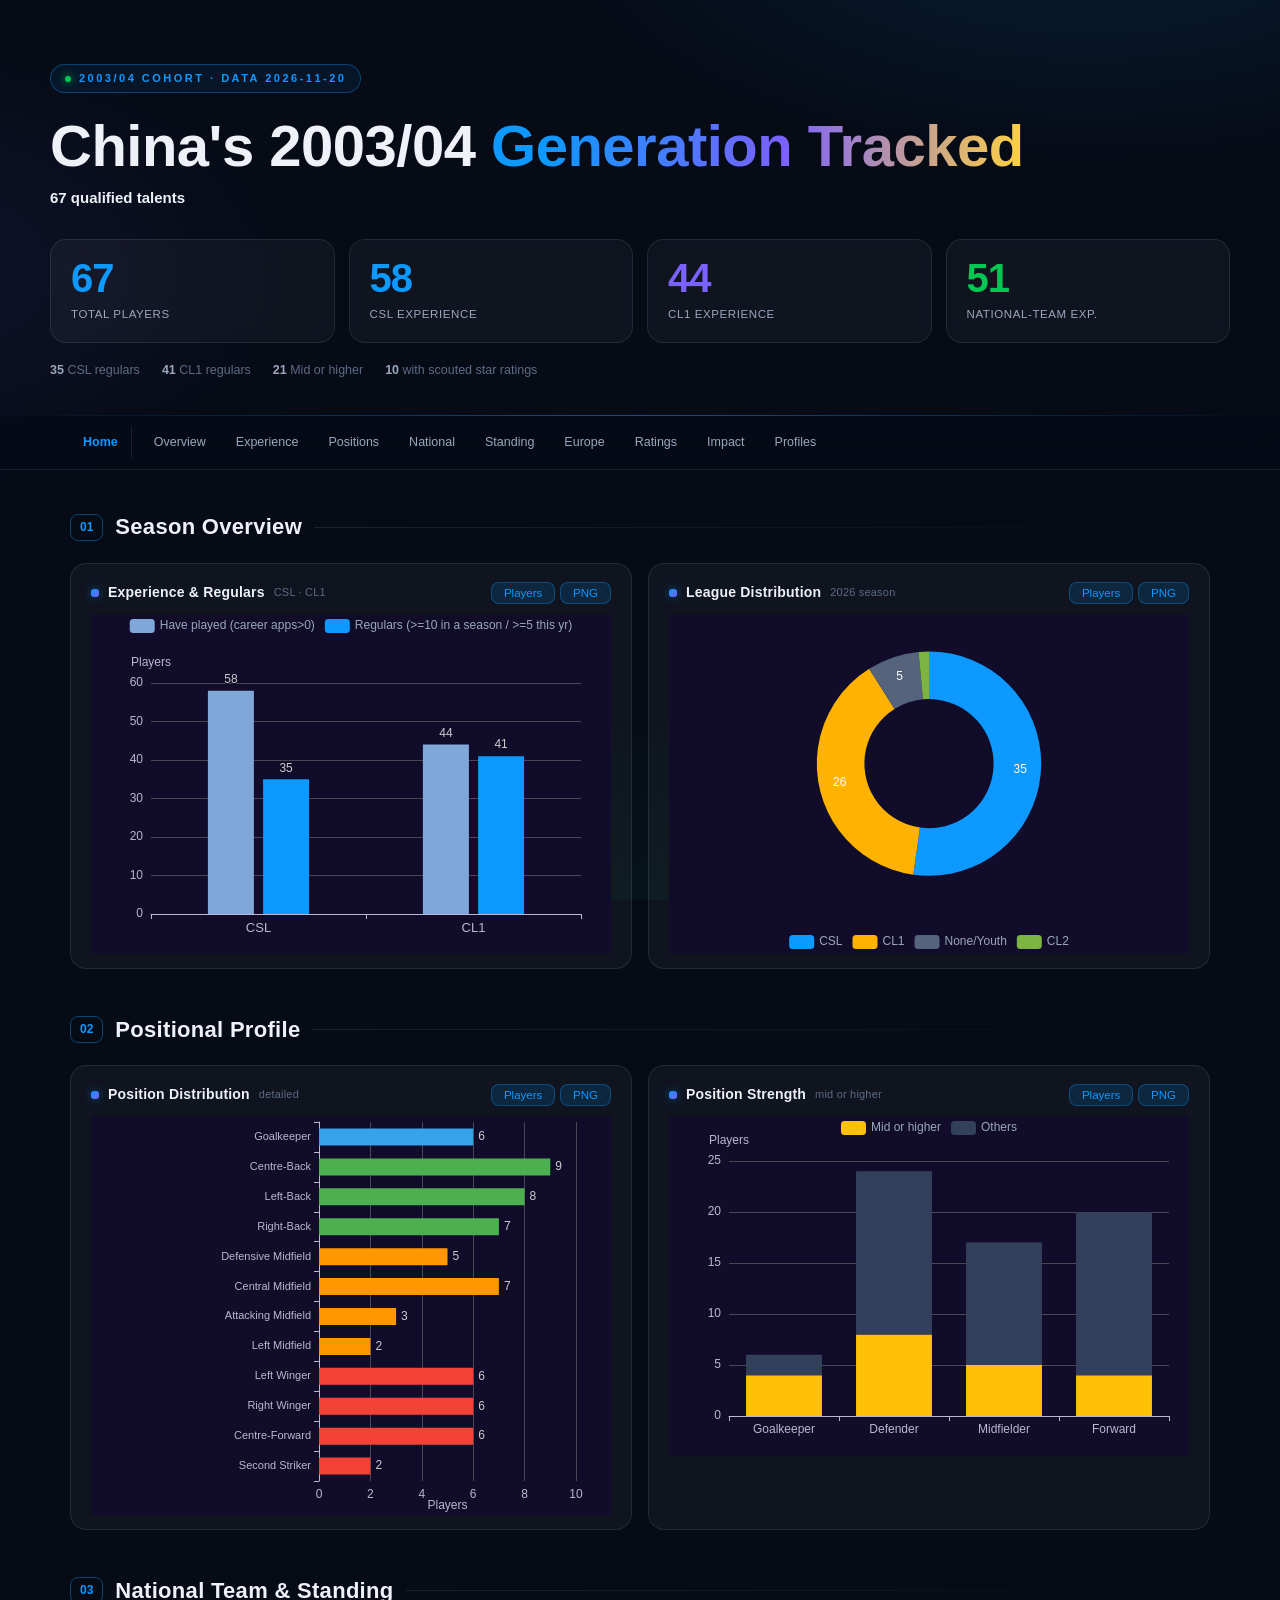
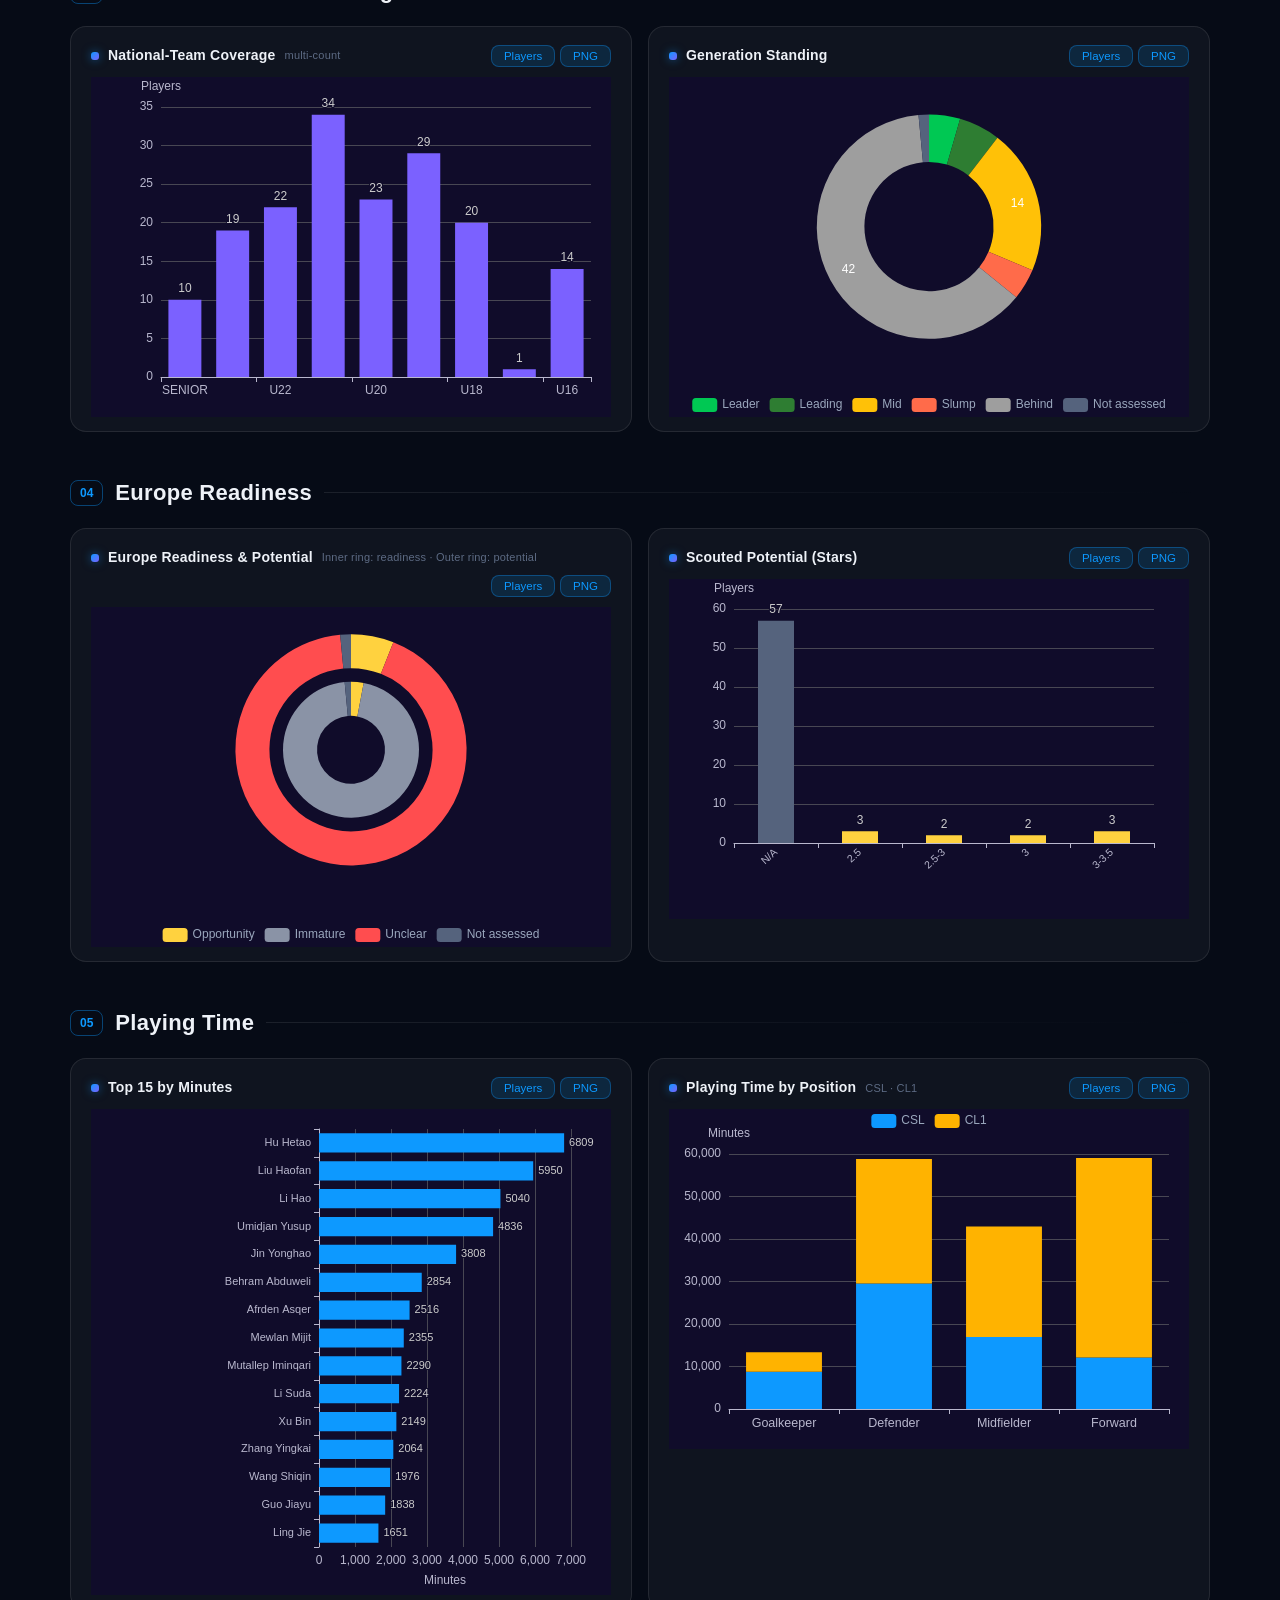
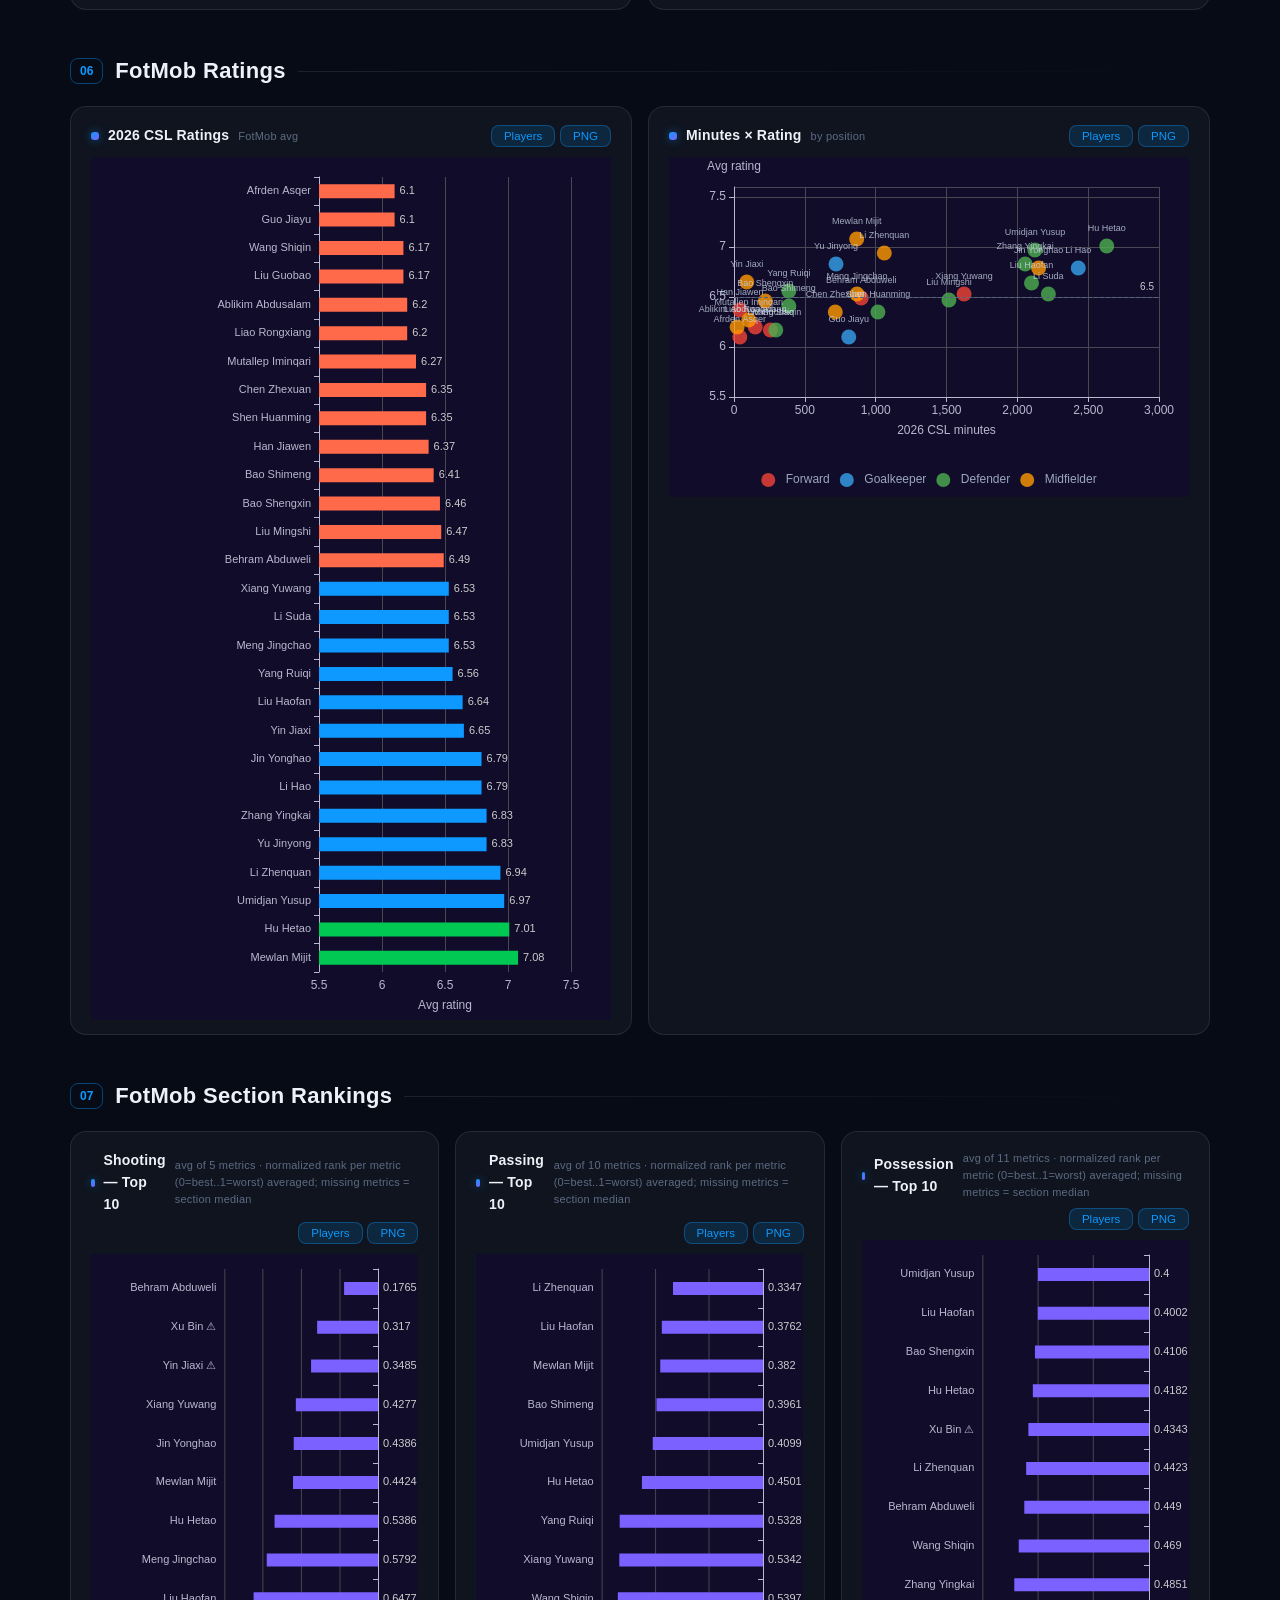
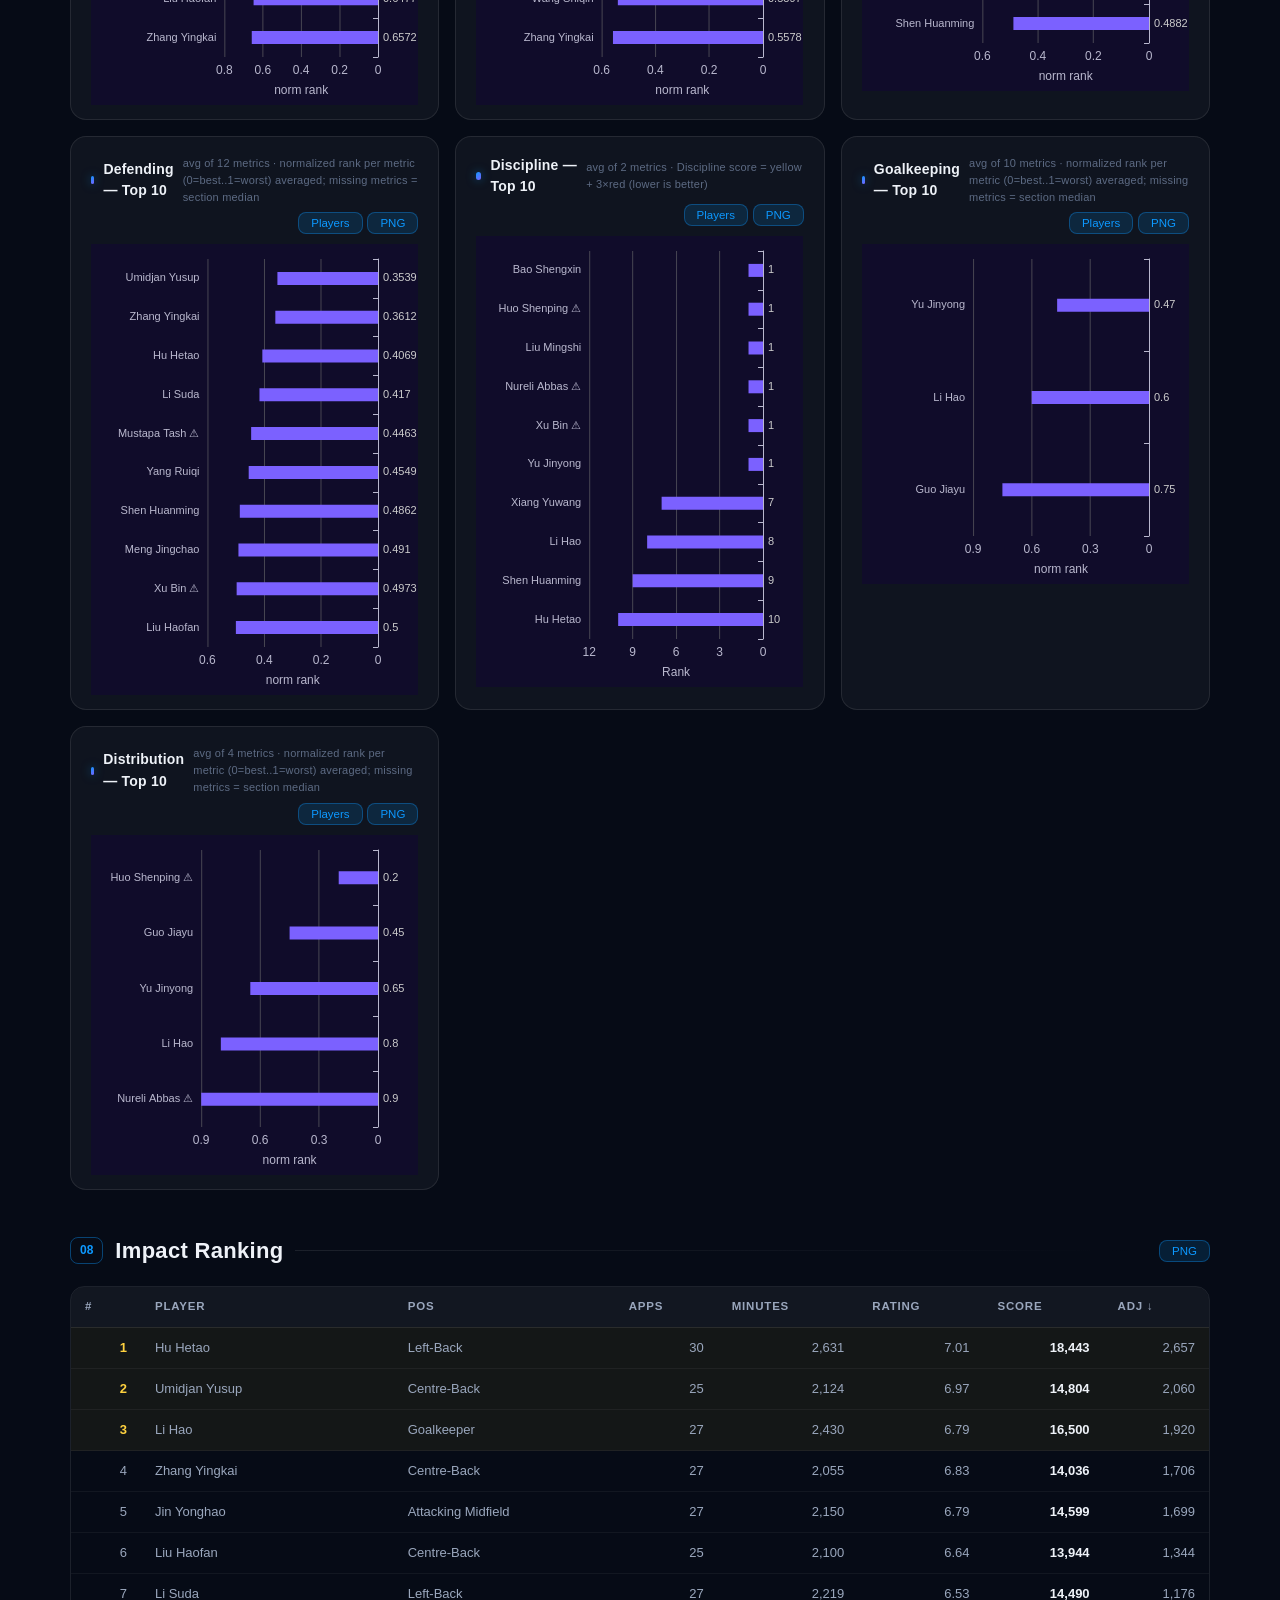
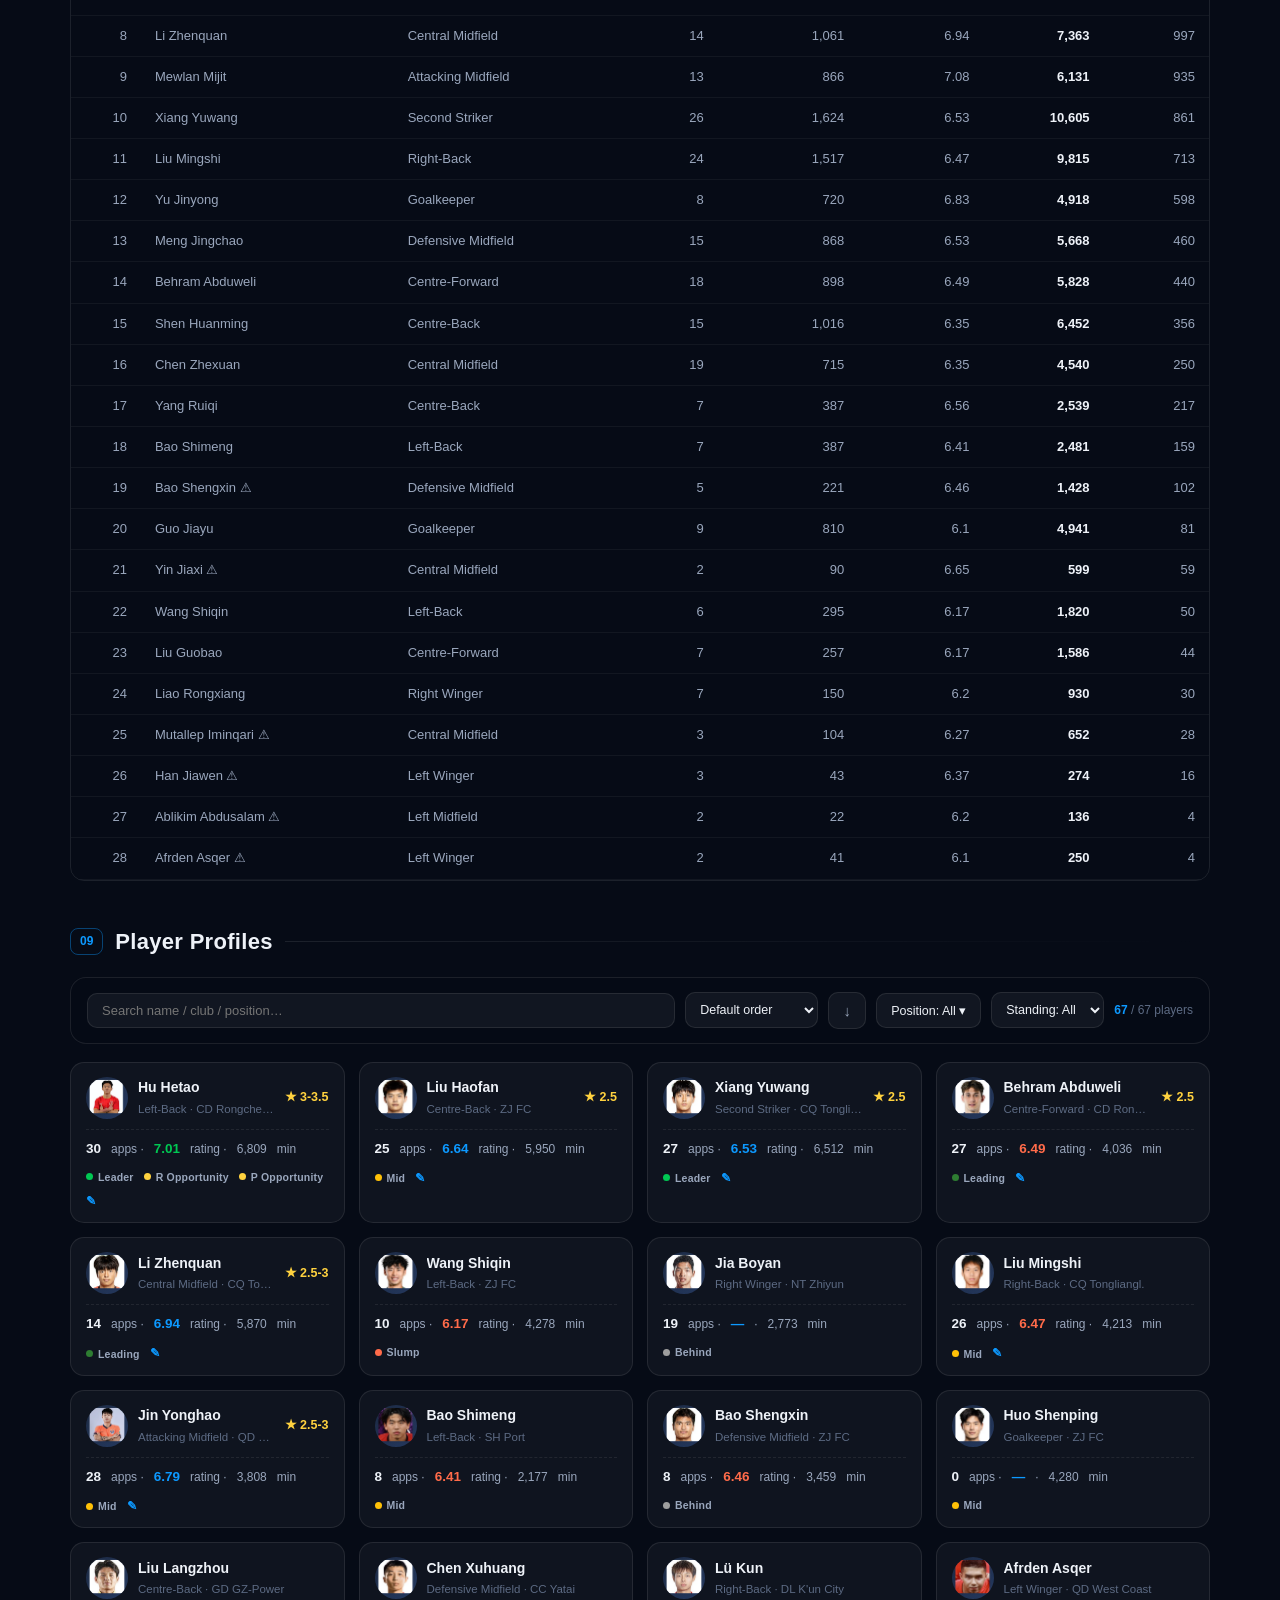
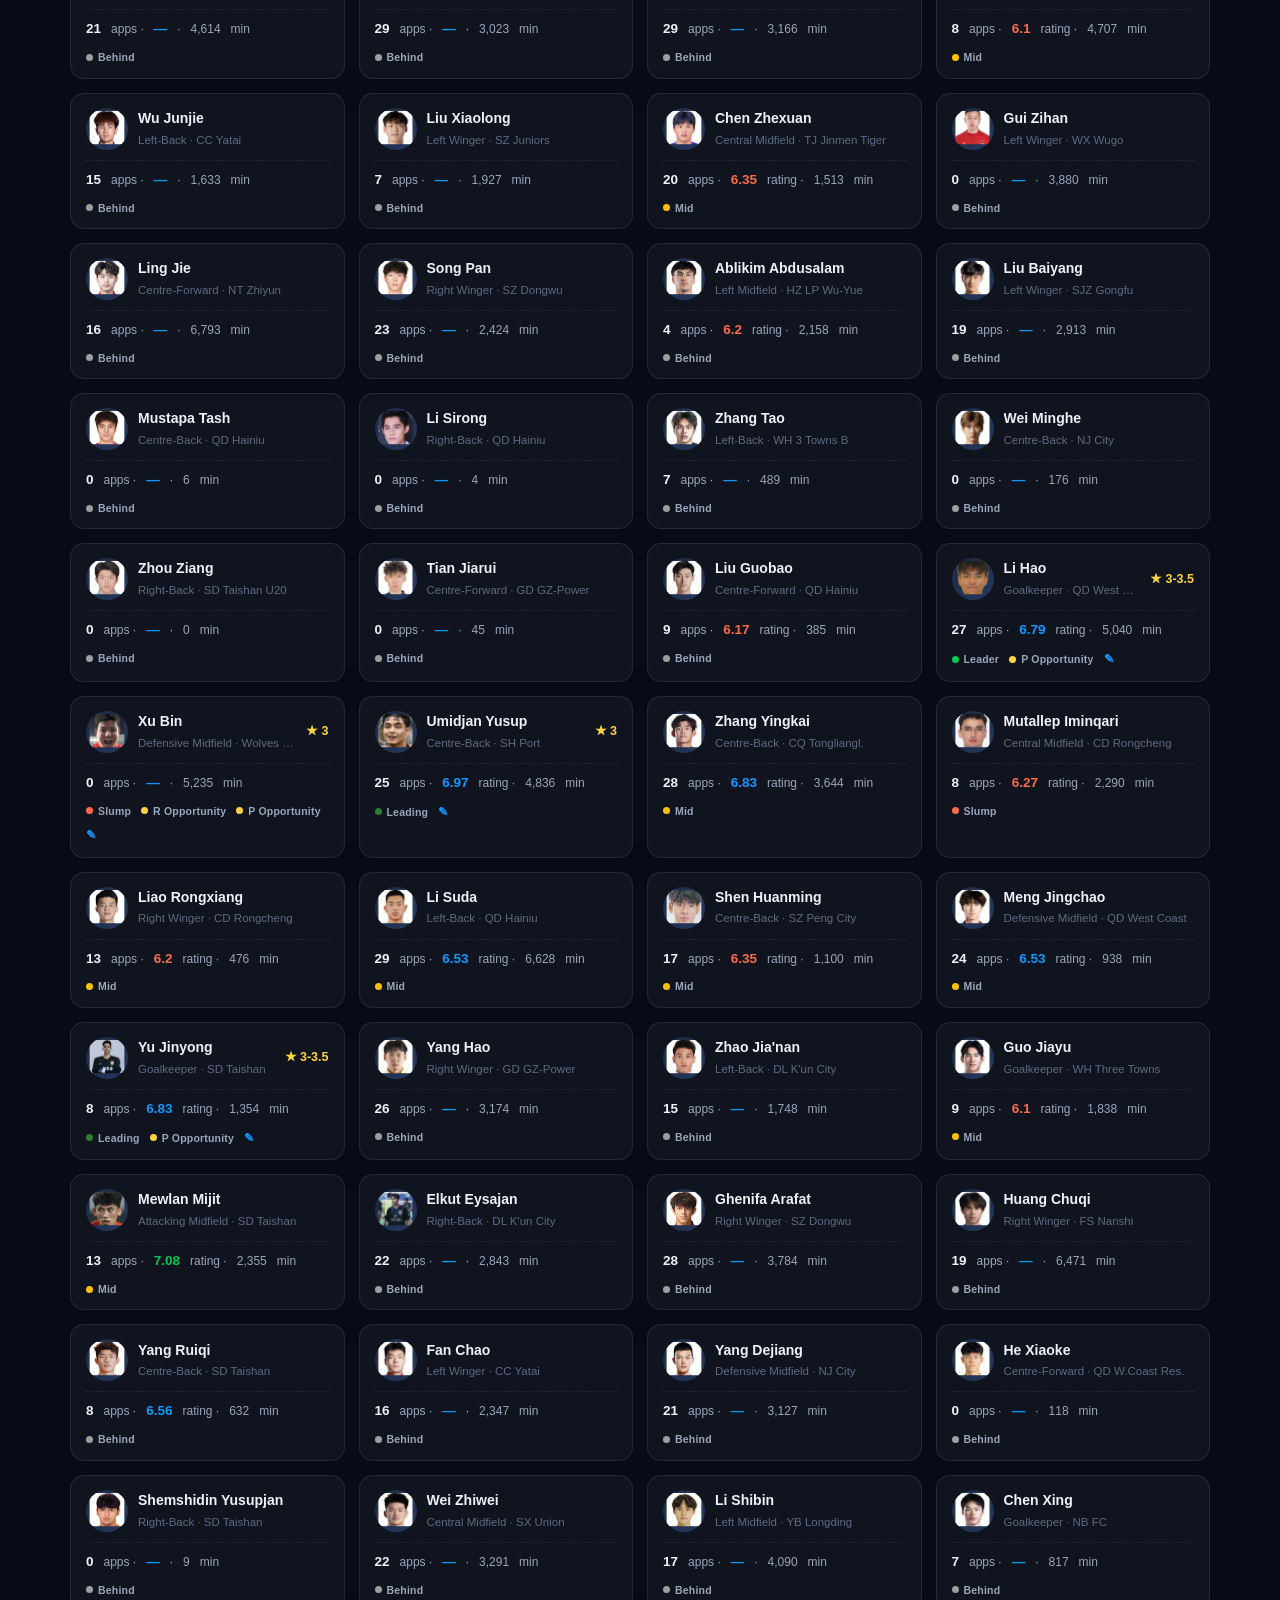
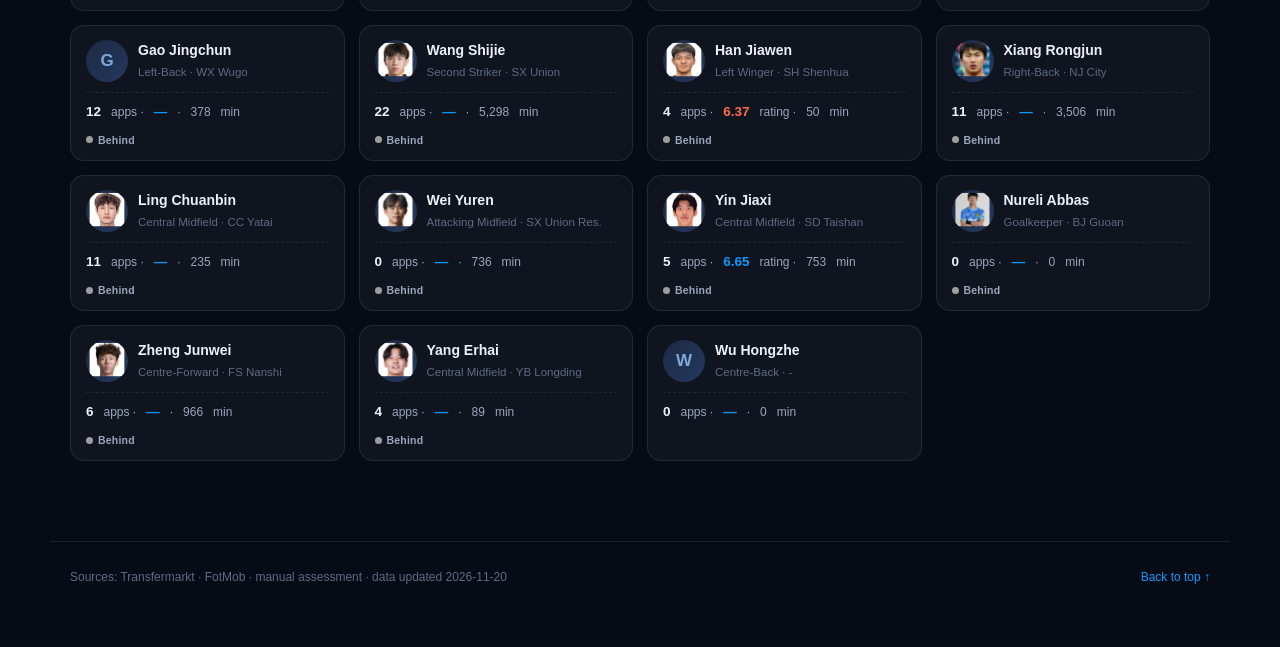
==== commit d47a7a77: "Rename league chart to Experience and Regulars" ====
--- a/reports/generation_report.html
+++ b/reports/generation_report.html
@@ -3,6 +3,7 @@
 <head>
 <meta charset="utf-8">
 <meta name="viewport" content="width=device-width, initial-scale=1">
+<link rel="stylesheet" href="../assets/report-chart-interactions.css">
 <title>China's 2003/04 Generation — Football Analysis</title>
 <style>
 :root{
@@ -43,11 +44,34 @@
 .hero-mini{display:flex; flex-wrap:wrap; gap:8px 22px; margin-top:18px; font-size:12.5px; color:var(--tx3)}
 .hero-mini b{color:var(--tx2); font-weight:600}
 
+/* Report navigation and small-screen controls */
+a:focus-visible, button:focus-visible, input:focus-visible, select:focus-visible,
+[role="button"]:focus-visible {
+  outline:2px solid var(--blue); outline-offset:3px;
+}
+nav .nav-home { border-right:1px solid var(--line); border-radius:0; margin-right:5px; }
+#top, #profiles, #impact, .yr { scroll-margin-top:64px; }
+.nav-inner { scrollbar-width:thin; scrollbar-color:var(--line) transparent; }
+@media(max-width:640px) {
+  body .nav-inner { padding:5px 12px; }
+  body nav a { display:flex; align-items:center; min-height:42px; padding:6px 10px; }
+  body .prof-toolbar { position:relative; top:auto; gap:8px; padding:10px; }
+  body .prof-toolbar input[type=text] { flex-basis:100%; min-width:0; font-size:16px; }
+  body .prof-toolbar select { min-width:0; max-width:100%; }
+  body .prof-toolbar button, body .prof-toolbar select { min-height:42px; }
+  body .fm-grid { grid-template-columns:repeat(auto-fill,minmax(min(100%,330px),1fr)); }
+  body .cbar { gap:8px; }
+}
+@media(prefers-reduced-motion:reduce) {
+  html { scroll-behavior:auto; }
+  *, *::before, *::after { animation-duration:.01ms !important; transition-duration:.01ms !important; }
+}
+
 /* ---------- sticky nav ---------- */
 nav{position:sticky; top:0; z-index:50; background:rgba(6,11,22,.82); backdrop-filter:blur(14px);
   border-bottom:1px solid var(--line)}
-.nav-inner{max-width:1180px; margin:0 auto; display:flex; gap:4px; overflow-x:auto; padding:10px 20px; scrollbar-width:none}
-.nav-inner::-webkit-scrollbar{display:none}
+.nav-inner{max-width:1180px; margin:0 auto; display:flex; gap:4px; overflow-x:auto; padding:10px 20px;}
+
 nav a{color:var(--tx2); text-decoration:none; font-size:12.5px; padding:7px 13px; border-radius:20px; white-space:nowrap; transition:.15s}
 nav a:hover{color:var(--tx); background:rgba(255,255,255,.07)}
 nav a:first-child{color:var(--blue); font-weight:700}
@@ -236,7 +260,7 @@
 
 <header class="hero">
   <div class="hero-inner">
-    <div class="tag"><span class="dot"></span>2003/04 Cohort · Data 2026-10-19</div>
+    <div class="tag"><span class="dot"></span>2003/04 Cohort · Data 2026-11-20</div>
     <h1>China's 2003/04 <span class="grad">Generation Tracked</span></h1>
     <p class="hero-sub"><b>67 qualified talents</b></p>
     <div class="kpi-strip" id="kpis"></div>
@@ -244,7 +268,8 @@
   </div>
 </header>
 
-<nav><div class="nav-inner">
+<nav aria-label="Report sections"><div class="nav-inner">
+  <a class="nav-home" href="../index.html">Home</a>
   <a href="#top">Overview</a>
   <a href="#exp-card">Experience</a>
   <a href="#pos-card">Positions</a>
@@ -260,7 +285,7 @@
   <div class="sec-title" style="margin-top:6px"><span class="no">01</span><h2>Season Overview</h2><span class="line"></span></div>
   <div class="grid2">
     <div class="card" id="exp-card">
-      <div class="cbar"><div class="ct"><span class="ci"></span>Experience vs Regulars <span class="sub">CSL · CL1</span></div><button class="btn" data-chart="chartFoot">PNG</button></div>
+      <div class="cbar"><div class="ct"><span class="ci"></span>Experience &amp; Regulars <span class="sub">CSL · CL1</span></div><button class="btn" data-chart="chartFoot">PNG</button></div>
       <div id="chartFoot" class="chart"></div>
     </div>
     <div class="card" id="league-card">
@@ -296,11 +321,11 @@
   <div class="sec-title"><span class="no">04</span><h2>Europe Readiness</h2><span class="line"></span></div>
   <div class="grid2">
     <div class="card" id="eu-card">
-      <div class="cbar"><div class="ct"><span class="ci"></span>Europe Readiness × Potential</div><button class="btn" data-chart="chartEurope">PNG</button></div>
+      <div class="cbar"><div class="ct"><span class="ci"></span>Europe Readiness &amp; Potential <span class="sub">Inner ring: readiness · Outer ring: potential</span></div><button class="btn" data-chart="chartEurope">PNG</button></div>
       <div id="chartEurope" class="chart"></div>
     </div>
     <div class="card" id="pot-card">
-      <div class="cbar"><div class="ct"><span class="ci"></span>Potential Ladder</div><button class="btn" data-chart="chartPot">PNG</button></div>
+      <div class="cbar"><div class="ct"><span class="ci"></span>Scouted Potential (Stars)</div><button class="btn" data-chart="chartPot">PNG</button></div>
       <div id="chartPot" class="chart"></div>
     </div>
   </div>
@@ -336,15 +361,15 @@
     <button class="btn" id="impactExport">PNG</button></div>
   <div class="tbl-wrap" id="impactTable">
     <table class="tbl">
-      <thead><tr><th>#</th><th>Player</th><th>Pos</th><th>Apps</th><th>Minutes</th><th>Rating</th><th>Score</th><th>Adj</th></tr></thead>
+      <thead><tr><th>#</th><th>Player</th><th>Pos</th><th>Apps</th><th>Minutes</th><th>Rating</th><th>Score</th><th aria-sort="descending" title="Default order: adjusted impact">Adj ↓</th></tr></thead>
       <tbody id="impactBody"></tbody>
     </table>
   </div>
 
   <div class="sec-title" id="profiles"><span class="no">09</span><h2>Player Profiles</h2><span class="line"></span></div>
   <div class="prof-toolbar">
-    <input type="text" id="pdSearch" placeholder="Search name / club / position…">
-    <select id="pdSort">
+    <input type="text" id="pdSearch" aria-label="Search players" placeholder="Search name / club / position…">
+    <select id="pdSort" aria-label="Sort players">
       <option value="default">Default order</option>
       <option value="pot">★ Potential</option>
       <option value="rating">Rating (FotMob)</option>
@@ -374,18 +399,55 @@
 </main>
 
 <footer>
-  <span>Sources: Transfermarkt · FotMob · manual assessment · data updated 2026-10-19</span>
+  <span>Sources: Transfermarkt · FotMob · manual assessment · data updated 2026-11-20</span>
   <span><a href="#top">Back to top ↑</a></span>
 </footer>
 
 <div class="pd-overlay" id="pdOverlay"><div class="pd-modal" id="pdModal"></div></div>
 
 <script src="../assets/echarts.min.js"></script>
+<script src="../assets/report-chart-interactions.js?v=20261120-assessment"></script>
 <script src="../assets/html2canvas.min.js"></script>
-<script>const DATA = {"kpi": {"total": 67, "cs_ever": 58, "c1_ever": 44, "cs_foot": 34, "c1_foot": 41, "gs_good": 21, "ep_good": 4, "nt": 50, "pot": 10}, "foot": {"cat": ["CSL", "CL1"], "ever": [58, 44], "foot": [34, 41]}, "league_dist": [{"name": "CSL", "value": 35}, {"name": "CL1", "value": 26}, {"name": "None/Youth", "value": 5}, {"name": "CL2", "value": 1}], "pos_fine": [{"name": "Goalkeeper", "value": 6, "major": "Goalkeeper"}, {"name": "Centre-Back", "value": 9, "major": "Defender"}, {"name": "Left-Back", "value": 8, "major": "Defender"}, {"name": "Right-Back", "value": 7, "major": "Defender"}, {"name": "Defender", "value": 0, "major": "Defender"}, {"name": "Defensive Midfield", "value": 5, "major": "Midfielder"}, {"name": "Central Midfield", "value": 7, "major": "Midfielder"}, {"name": "Attacking Midfield", "value": 3, "major": "Midfielder"}, {"name": "Left Midfield", "value": 2, "major": "Midfielder"}, {"name": "Midfield", "value": 0, "major": "Midfielder"}, {"name": "Left Winger", "value": 6, "major": "Forward"}, {"name": "Right Winger", "value": 6, "major": "Forward"}, {"name": "Centre-Forward", "value": 6, "major": "Forward"}, {"name": "Second Striker", "value": 2, "major": "Forward"}, {"name": "Attack", "value": 0, "major": "Forward"}], "pos_major": ["Goalkeeper", "Defender", "Midfielder", "Forward"], "pos_all": [6, 24, 17, 20], "pos_good": [4, 8, 5, 4], "nt_cov": [{"name": "SENIOR", "value": 10}, {"name": "U23", "value": 16}, {"name": "U22", "value": 21}, {"name": "U21", "value": 34}, {"name": "U20", "value": 23}, {"name": "U19", "value": 29}, {"name": "U18", "value": 20}, {"name": "U17", "value": 1}, {"name": "U16", "value": 14}], "gs_dist": [{"name": "Behind", "value": 42}, {"name": "Mid", "value": 14}, {"name": "Leading", "value": 4}, {"name": "Leader", "value": 3}, {"name": "Slump", "value": 3}, {"name": "(blank)", "value": 1}], "er_dist": [{"name": "Immature", "value": 64}, {"name": "Opportunity", "value": 2}, {"name": "(blank)", "value": 1}], "ep_dist": [{"name": "Unclear", "value": 62}, {"name": "Opportunity", "value": 4}, {"name": "(blank)", "value": 1}], "pot_data": [{"name": "N/A", "value": 57}, {"name": "2.5", "value": 3}, {"name": "2.5-3", "value": 2}, {"name": "3", "value": 2}, {"name": "3-3.5", "value": 3}], "top15": [{"name": "Hu Hetao", "min": 6539}, {"name": "Liu Haofan", "min": 5680}, {"name": "Li Hao", "min": 4860}, {"name": "Umidjan Yusup", "min": 4566}, {"name": "Jin Yonghao", "min": 3559}, {"name": "Behram Abduweli", "min": 2627}, {"name": "Afrden Asqer", "min": 2516}, {"name": "Mutallep Iminqari", "min": 2290}, {"name": "Mewlan Mijit", "min": 2249}, {"name": "Xu Bin", "min": 2149}, {"name": "Li Suda", "min": 1999}, {"name": "Zhang Yingkai", "min": 1989}, {"name": "Wang Shiqin", "min": 1943}, {"name": "Ling Jie", "min": 1651}, {"name": "Guo Jiayu", "min": 1568}], "ratings": [{"name": "Afrden Asqer", "rating": 6.1, "n": 2, "team": "Qingdao West Coast", "min": 41, "pos": "Left Winger", "major": "Forward"}, {"name": "Guo Jiayu", "rating": 6.1, "n": 7, "team": "Wuhan Three Towns", "min": 630, "pos": "Goalkeeper", "major": "Goalkeeper"}, {"name": "Han Jiawen", "rating": 6.15, "n": 2, "team": "Shanghai Shenhua FC U21", "min": 32, "pos": "Left Winger", "major": "Forward"}, {"name": "Wang Shiqin", "rating": 6.18, "n": 5, "team": "Zhejiang Professional", "min": 284, "pos": "Left-Back", "major": "Defender"}, {"name": "Ablikim Abdusalam", "rating": 6.2, "n": 2, "team": "Zhejiang Professional", "min": 22, "pos": "Left Midfield", "major": "Midfielder"}, {"name": "Liao Rongxiang", "rating": 6.2, "n": 7, "team": "Chengdu Rongcheng FC", "min": 150, "pos": "Right Winger", "major": "Forward"}, {"name": "Bao Shengxin", "rating": 6.22, "n": 4, "team": "Zhejiang Professional", "min": 132, "pos": "Defensive Midfield", "major": "Midfielder"}, {"name": "Mutallep Iminqari", "rating": 6.27, "n": 3, "team": "Chengdu Rongcheng FC", "min": 104, "pos": "Central Midfield", "major": "Midfielder"}, {"name": "Shen Huanming", "rating": 6.3, "n": 13, "team": "Shenzhen Peng City", "min": 890, "pos": "Centre-Back", "major": "Defender"}, {"name": "Bao Shimeng", "rating": 6.4, "n": 7, "team": "Shanghai Port", "min": 387, "pos": "Left-Back", "major": "Defender"}, {"name": "Li Suda", "rating": 6.47, "n": 25, "team": "Qingdao Hainiu", "min": 2039, "pos": "Left-Back", "major": "Defender"}, {"name": "Xiang Yuwang", "rating": 6.48, "n": 24, "team": "Chongqing Tongliang Long", "min": 1532, "pos": "Second Striker", "major": "Forward"}, {"name": "Liu Mingshi", "rating": 6.48, "n": 24, "team": "Chongqing Tongliang Long", "min": 1517, "pos": "Right-Back", "major": "Defender"}, {"name": "Behram Abduweli", "rating": 6.53, "n": 16, "team": "Chengdu Rongcheng FC", "min": 749, "pos": "Centre-Forward", "major": "Forward"}, {"name": "Meng Jingchao", "rating": 6.54, "n": 15, "team": "Qingdao West Coast", "min": 868, "pos": "Defensive Midfield", "major": "Midfielder"}, {"name": "Yang Ruiqi", "rating": 6.57, "n": 6, "team": "Shandong Taishan", "min": 363, "pos": "Centre-Back", "major": "Defender"}, {"name": "Liu Haofan", "rating": 6.64, "n": 23, "team": "Zhejiang Professional", "min": 1920, "pos": "Centre-Back", "major": "Defender"}, {"name": "Yin Jiaxi", "rating": 6.65, "n": 2, "team": "Shandong Taishan", "min": 90, "pos": "Central Midfield", "major": "Midfielder"}, {"name": "Zhang Yingkai", "rating": 6.81, "n": 26, "team": "Chongqing Tongliang Long", "min": 1994, "pos": "Centre-Back", "major": "Defender"}, {"name": "Yu Jinyong", "rating": 6.83, "n": 8, "team": "Shandong Taishan", "min": 720, "pos": "Goalkeeper", "major": "Goalkeeper"}, {"name": "Jin Yonghao", "rating": 6.84, "n": 25, "team": "Qingdao Hainiu", "min": 1990, "pos": "Attacking Midfield", "major": "Midfielder"}, {"name": "Li Hao", "rating": 6.86, "n": 25, "team": "Qingdao West Coast", "min": 2250, "pos": "Goalkeeper", "major": "Goalkeeper"}, {"name": "Umidjan Yusup", "rating": 6.9, "n": 23, "team": "Shanghai Port", "min": 1944, "pos": "Centre-Back", "major": "Defender"}, {"name": "Li Zhenquan", "rating": 6.94, "n": 14, "team": "Chongqing Tongliang Long", "min": 1061, "pos": "Central Midfield", "major": "Midfielder"}, {"name": "Hu Hetao", "rating": 7.0, "n": 28, "team": "Chengdu Rongcheng FC", "min": 2451, "pos": "Left-Back", "major": "Defender"}, {"name": "Mewlan Mijit", "rating": 7.13, "n": 12, "team": "Shandong Taishan", "min": 821, "pos": "Attacking Midfield", "major": "Midfielder"}], "players_detail": [{"name": "Hu Hetao", "pos": "Left-Back", "major": "Defender", "club": "CD Rongcheng", "league": "CSL", "apps": 27, "birth": "2003", "height": "173", "foot": "left", "gs": "Leader", "ep": "Opportunity", "er": "Opportunity", "pot": "3-3.5", "nt": {"Senior": "Appeared", "U23": "Appeared", "U22": "Appeared", "U21": "Appeared", "U20": "Appeared", "U19": "Selected", "U18": "Unknown", "U17": "Unknown", "U16": "Unknown"}, "nt_highest": "Senior", "cs_mins": 6539, "c1_mins": 0, "rating": 7.0, "rating_n": 28, "rating_team": "Chengdu Rongcheng FC", "rating_min": 2451, "fstats": [{"group": "Shooting", "stat": "Goals", "total": "1", "per90": 0.037, "pct": 74.7, "pct_per90": 74.7}, {"group": "Shooting", "stat": "Shots", "total": "13", "per90": 0.477, "pct": 82.3, "pct_per90": 50.6}, {"group": "Shooting", "stat": "Shots on target", "total": "4", "per90": 0.147, "pct": 83.5, "pct_per90": 65.8}, {"group": "Shooting", "stat": "Headed shots", "total": "3", "per90": 0.11, "pct": 93.7, "pct_per90": 73.4}, {"group": "Passing", "stat": "Assists", "total": "1", "per90": 0.037, "pct": 46.8, "pct_per90": 46.8}, {"group": "Passing", "stat": "Accurate passes", "total": "847", "per90": 31.102, "pct": 96.2, "pct_per90": 69.6}, {"group": "Passing", "stat": "Pass accuracy", "total": "80.1", "per90": 80.132, "pct": 50.6, "pct_per90": 50.6}, {"group": "Passing", "stat": "Accurate long balls", "total": "36", "per90": 1.322, "pct": 87.3, "pct_per90": 34.2}, {"group": "Passing", "stat": "Long ball accuracy", "total": "42.4", "per90": 42.353, "pct": 60.8, "pct_per90": 60.8}, {"group": "Passing", "stat": "Line-breaking passes", "total": "4", "per90": 0.147, "pct": 32.9, "pct_per90": 21.5}, {"group": "Passing", "stat": "Chances created", "total": "25", "per90": 0.918, "pct": 94.9, "pct_per90": 69.6}, {"group": "Passing", "stat": "Big chances created", "total": "4", "per90": 0.147, "pct": 86.1, "pct_per90": 64.6}, {"group": "Passing", "stat": "Successful crosses", "total": "20", "per90": 0.734, "pct": 93.7, "pct_per90": 58.2}, {"group": "Passing", "stat": "Cross accuracy", "total": "25.3", "per90": 25.316, "pct": 58.2, "pct_per90": 58.2}, {"group": "Possession", "stat": "Dribbles", "total": "16", "per90": 0.588, "pct": 84.8, "pct_per90": 55.7}, {"group": "Possession", "stat": "Dribbles success rate", "total": "48.5", "per90": 48.485, "pct": 45.6, "pct_per90": 45.6}, {"group": "Possession", "stat": "Duels won", "total": "155", "per90": 5.692, "pct": 94.9, "pct_per90": 81.0}, {"group": "Possession", "stat": "Duels won %", "total": "53.6", "per90": 53.633, "pct": 73.4, "pct_per90": 73.4}, {"group": "Possession", "stat": "Aerials won", "total": "36", "per90": 1.322, "pct": 96.2, "pct_per90": 68.4}, {"group": "Possession", "stat": "Aerials won %", "total": "53.7", "per90": 53.731, "pct": 67.1, "pct_per90": 67.1}, {"group": "Possession", "stat": "Touches", "total": "1723", "per90": 63.268, "pct": 97.5, "pct_per90": 64.6}, {"group": "Possession", "stat": "Touches in opposition box", "total": "57", "per90": 2.093, "pct": 94.9, "pct_per90": 83.5}, {"group": "Possession", "stat": "Dispossessed", "total": "30", "per90": 1.102, "pct": 1.3, "pct_per90": 5.1}, {"group": "Possession", "stat": "Fouls won", "total": "53", "per90": 1.946, "pct": 100, "pct_per90": 93.7}, {"group": "Possession", "stat": "Penalties awarded", "total": "1", "per90": 0.037, "pct": 100, "pct_per90": 96.2}, {"group": "Defending", "stat": "Defensive actions", "total": "167", "per90": 6.132, "pct": 92.4, "pct_per90": 41.8}, {"group": "Defending", "stat": "Tackles", "total": "51", "per90": 1.873, "pct": 92.4, "pct_per90": 43.0}, {"group": "Defending", "stat": "Interceptions", "total": "40", "per90": 1.469, "pct": 96.2, "pct_per90": 72.2}, {"group": "Defending", "stat": "Blocked scoring attempt", "total": "4", "per90": 0.147, "pct": 60.8, "pct_per90": 31.6}, {"group": "Defending", "stat": "Fouls committed", "total": "33", "per90": 1.212, "pct": 3.8, "pct_per90": 63.3}, {"group": "Defending", "stat": "Recoveries", "total": "114", "per90": 4.186, "pct": 92.4, "pct_per90": 70.9}, {"group": "Defending", "stat": "Possession won final 3rd", "total": "10", "per90": 0.367, "pct": 96.2, "pct_per90": 83.5}, {"group": "Defending", "stat": "Dribbled past", "total": "24", "per90": 0.881, "pct": 6.3, "pct_per90": 59.5}, {"group": "Defending", "stat": "Clearances", "total": "72", "per90": 2.644, "pct": 92.4, "pct_per90": 35.4}, {"group": "Defending", "stat": "Clean sheets", "total": "6", "per90": 0.22, "pct": 94.9, "pct_per90": 92.4}, {"group": "Defending", "stat": "Goals conceded while on pitch", "total": "34", "per90": 1.248, "pct": 8.9, "pct_per90": 73.4}, {"group": "Discipline", "stat": "Yellow cards", "total": "3", "per90": 0.11, "pct": 19.0, "pct_per90": 68.4}, {"group": "Discipline", "stat": "Red cards", "total": "0", "per90": 0, "pct": 100, "pct_per90": 100}], "attrs": "STAMINA + WORK RATE + AGILITY + WEAK FOOT - STRENGTH -", "overview": "A versatile left-footed full-back or wing-back who is more effective going forward than defensively.\n\nRegarded as one of the standout left-backs in China", "photo": "../images/players/Hu_Hetao.png"}, {"name": "Liu Haofan", "pos": "Centre-Back", "major": "Defender", "club": "ZJ FC", "league": "CSL", "apps": 22, "birth": "2003", "height": "185", "foot": "right", "gs": "Mid", "ep": "Unclear", "er": "Immature", "pot": "2.5", "nt": {"Senior": "Appeared", "U23": "Appeared", "U22": "Appeared", "U21": "Appeared", "U20": "Appeared", "U19": "Appeared", "U18": "Selected", "U17": "Unknown", "U16": "Unknown"}, "nt_highest": "Senior", "cs_mins": 5680, "c1_mins": 0, "rating": 6.64, "rating_n": 23, "rating_team": "Zhejiang Professional", "rating_min": 1920, "fstats": [{"group": "Shooting", "stat": "Goals", "total": "0", "per90": 0, "pct": 0, "pct_per90": 0}, {"group": "Shooting", "stat": "Shots", "total": "7", "per90": 0.328, "pct": 62.9, "pct_per90": 40}, {"group": "Shooting", "stat": "Shots on target", "total": "1", "per90": 0.047, "pct": 34.3, "pct_per90": 38.6}, {"group": "Shooting", "stat": "Headed shots", "total": "3", "per90": 0.141, "pct": 52.9, "pct_per90": 44.3}, {"group": "Passing", "stat": "Assists", "total": "1", "per90": 0.047, "pct": 78.6, "pct_per90": 85.7}, {"group": "Passing", "stat": "Accurate passes", "total": "1054", "per90": 49.406, "pct": 82.9, "pct_per90": 82.9}, {"group": "Passing", "stat": "Pass accuracy", "total": "88.3", "per90": 88.349, "pct": 74.3, "pct_per90": 74.3}, {"group": "Passing", "stat": "Accurate long balls", "total": "122", "per90": 5.719, "pct": 94.3, "pct_per90": 94.3}, {"group": "Passing", "stat": "Long ball accuracy", "total": "60.1", "per90": 60.099, "pct": 90, "pct_per90": 90}, {"group": "Passing", "stat": "Line-breaking passes", "total": "21", "per90": 0.984, "pct": 80, "pct_per90": 75.7}, {"group": "Passing", "stat": "Chances created", "total": "7", "per90": 0.328, "pct": 84.3, "pct_per90": 74.3}, {"group": "Passing", "stat": "Big chances created", "total": "2", "per90": 0.094, "pct": 88.6, "pct_per90": 88.6}, {"group": "Possession", "stat": "Dribbles", "total": "11", "per90": 0.516, "pct": 97.1, "pct_per90": 94.3}, {"group": "Possession", "stat": "Dribbles success rate", "total": "91.7", "per90": 91.667, "pct": 75.7, "pct_per90": 75.7}, {"group": "Possession", "stat": "Duels won", "total": "73", "per90": 3.422, "pct": 67.1, "pct_per90": 30}, {"group": "Possession", "stat": "Duels won %", "total": "57.0", "per90": 57.031, "pct": 48.6, "pct_per90": 48.6}, {"group": "Possession", "stat": "Aerials won", "total": "26", "per90": 1.219, "pct": 51.4, "pct_per90": 15.7}, {"group": "Possession", "stat": "Aerials won %", "total": "61.9", "per90": 61.905, "pct": 60, "pct_per90": 60}, {"group": "Possession", "stat": "Touches", "total": "1425", "per90": 66.797, "pct": 80, "pct_per90": 74.3}, {"group": "Possession", "stat": "Touches in opposition box", "total": "11", "per90": 0.516, "pct": 57.1, "pct_per90": 32.9}, {"group": "Possession", "stat": "Dispossessed", "total": "2", "per90": 0.094, "pct": 27.1, "pct_per90": 52.9}, {"group": "Possession", "stat": "Fouls won", "total": "17", "per90": 0.797, "pct": 87.1, "pct_per90": 74.3}, {"group": "Defending", "stat": "Defensive actions", "total": "136", "per90": 6.375, "pct": 58.6, "pct_per90": 5.7}, {"group": "Defending", "stat": "Tackles", "total": "20", "per90": 0.938, "pct": 60, "pct_per90": 37.1}, {"group": "Defending", "stat": "Interceptions", "total": "12", "per90": 0.562, "pct": 41.4, "pct_per90": 15.7}, {"group": "Defending", "stat": "Blocked scoring attempt", "total": "19", "per90": 0.891, "pct": 87.1, "pct_per90": 65.7}, {"group": "Defending", "stat": "Fouls committed", "total": "29", "per90": 1.359, "pct": 4.3, "pct_per90": 24.3}, {"group": "Defending", "stat": "Penalties conceded", "total": "2", "per90": 0.094, "pct": 0, "pct_per90": 8.6}, {"group": "Defending", "stat": "Recoveries", "total": "92", "per90": 4.312, "pct": 88.6, "pct_per90": 82.9}, {"group": "Defending", "stat": "Possession won final 3rd", "total": "1", "per90": 0.047, "pct": 58.6, "pct_per90": 65.7}, {"group": "Defending", "stat": "Dribbled past", "total": "9", "per90": 0.422, "pct": 18.6, "pct_per90": 38.6}, {"group": "Defending", "stat": "Clearances", "total": "85", "per90": 3.984, "pct": 52.9, "pct_per90": 8.6}, {"group": "Defending", "stat": "Clean sheets", "total": "2", "per90": 0.094, "pct": 45.7, "pct_per90": 40}, {"group": "Defending", "stat": "Goals conceded while on pitch", "total": "39", "per90": 1.828, "pct": 7.1, "pct_per90": 27.1}, {"group": "Discipline", "stat": "Yellow cards", "total": "7", "per90": 0.328, "pct": 1.4, "pct_per90": 20}, {"group": "Discipline", "stat": "Red cards", "total": "0", "per90": 0, "pct": 100, "pct_per90": 100}], "attrs": "Long passing + aggression + decision-making - defensive awareness -", "overview": "Ball-playing centre-back with excellent long passing. Can be rash in defensive decision-making and prone to unnecessary fouls.", "photo": "../images/players/Liu_Haofan.png"}, {"name": "Xiang Yuwang", "pos": "Second Striker", "major": "Forward", "club": "CQ Tongliangl.", "league": "CSL", "apps": 24, "birth": "2003", "height": "172", "foot": "right", "gs": "Leader", "ep": "Unclear", "er": "Immature", "pot": "2.5", "nt": {"Senior": "Unknown", "U23": "Appeared", "U22": "Appeared", "U21": "Appeared", "U20": "Unknown", "U19": "Unknown", "U18": "Unknown", "U17": "Unknown", "U16": "Unknown"}, "nt_highest": "U23", "cs_mins": 1465, "c1_mins": 4879, "rating": 6.48, "rating_n": 24, "rating_team": "Chongqing Tongliang Long", "rating_min": 1532, "fstats": [{"group": "Shooting", "stat": "Goals", "total": "3", "per90": 0.176, "pct": 80, "pct_per90": 75.6}, {"group": "Shooting", "stat": "Penalty goals", "total": "1", "per90": 0.059, "pct": 88.9, "pct_per90": 95.6}, {"group": "Shooting", "stat": "Shots", "total": "30", "per90": 1.756, "pct": 83.3, "pct_per90": 77.8}, {"group": "Shooting", "stat": "Shots on target", "total": "11", "per90": 0.644, "pct": 84.4, "pct_per90": 80}, {"group": "Shooting", "stat": "Headed shots", "total": "3", "per90": 0.176, "pct": 74.4, "pct_per90": 68.9}, {"group": "Passing", "stat": "Assists", "total": "0", "per90": 0, "pct": 0, "pct_per90": 0}, {"group": "Passing", "stat": "Accurate passes", "total": "318", "per90": 18.609, "pct": 45.6, "pct_per90": 10}, {"group": "Passing", "stat": "Pass accuracy", "total": "87.1", "per90": 87.123, "pct": 86.7, "pct_per90": 86.7}, {"group": "Passing", "stat": "Accurate long balls", "total": "15", "per90": 0.878, "pct": 45.6, "pct_per90": 17.8}, {"group": "Passing", "stat": "Long ball accuracy", "total": "78.9", "per90": 78.947, "pct": 95.6, "pct_per90": 95.6}, {"group": "Passing", "stat": "Line-breaking passes", "total": "6", "per90": 0.351, "pct": 44.4, "pct_per90": 37.8}, {"group": "Passing", "stat": "Chances created", "total": "14", "per90": 0.819, "pct": 63.3, "pct_per90": 51.1}, {"group": "Passing", "stat": "Big chances created", "total": "2", "per90": 0.117, "pct": 51.1, "pct_per90": 50}, {"group": "Possession", "stat": "Dribbles", "total": "8", "per90": 0.468, "pct": 54.4, "pct_per90": 38.9}, {"group": "Possession", "stat": "Dribbles success rate", "total": "24.2", "per90": 24.242, "pct": 11.1, "pct_per90": 11.1}, {"group": "Possession", "stat": "Duels won", "total": "65", "per90": 3.804, "pct": 55.6, "pct_per90": 25.6}, {"group": "Possession", "stat": "Duels won %", "total": "35.1", "per90": 35.135, "pct": 4.4, "pct_per90": 4.4}, {"group": "Possession", "stat": "Aerials won", "total": "11", "per90": 0.644, "pct": 56.7, "pct_per90": 41.1}, {"group": "Possession", "stat": "Aerials won %", "total": "24.4", "per90": 24.444, "pct": 12.2, "pct_per90": 12.2}, {"group": "Possession", "stat": "Touches", "total": "629", "per90": 36.808, "pct": 48.9, "pct_per90": 6.7}, {"group": "Possession", "stat": "Touches in opposition box", "total": "57", "per90": 3.336, "pct": 88.9, "pct_per90": 87.8}, {"group": "Possession", "stat": "Dispossessed", "total": "25", "per90": 1.463, "pct": 4.4, "pct_per90": 13.3}, {"group": "Possession", "stat": "Fouls won", "total": "22", "per90": 1.287, "pct": 72.2, "pct_per90": 63.3}, {"group": "Defending", "stat": "Defensive actions", "total": "42", "per90": 2.458, "pct": 42.2, "pct_per90": 3.3}, {"group": "Defending", "stat": "Tackles", "total": "24", "per90": 1.404, "pct": 55.6, "pct_per90": 21.1}, {"group": "Defending", "stat": "Interceptions", "total": "8", "per90": 0.468, "pct": 41.1, "pct_per90": 16.7}, {"group": "Defending", "stat": "Blocked scoring attempt", "total": "2", "per90": 0.117, "pct": 32.2, "pct_per90": 26.7}, {"group": "Defending", "stat": "Fouls committed", "total": "26", "per90": 1.521, "pct": 22.2, "pct_per90": 46.7}, {"group": "Defending", "stat": "Recoveries", "total": "56", "per90": 3.277, "pct": 56.7, "pct_per90": 20}, {"group": "Defending", "stat": "Possession won final 3rd", "total": "5", "per90": 0.293, "pct": 71.1, "pct_per90": 53.3}, {"group": "Defending", "stat": "Dribbled past", "total": "13", "per90": 0.761, "pct": 40, "pct_per90": 73.3}, {"group": "Defending", "stat": "Clearances", "total": "8", "per90": 0.468, "pct": 23.3, "pct_per90": 10}, {"group": "Defending", "stat": "Clean sheets", "total": "1", "per90": 0.059, "pct": 45.6, "pct_per90": 52.2}, {"group": "Defending", "stat": "Goals conceded while on pitch", "total": "21", "per90": 1.229, "pct": 37.8, "pct_per90": 68.9}, {"group": "Discipline", "stat": "Yellow cards", "total": "1", "per90": 0.059, "pct": 62.2, "pct_per90": 82.2}, {"group": "Discipline", "stat": "Red cards", "total": "0", "per90": 0, "pct": 100, "pct_per90": 100}], "attrs": "Off-the - ball movement + attacking awareness + passing + physicality - ball carrying -", "overview": "Poacher-type striker with strong link-up play. Lacks physicality and is not a natural No. 9.", "photo": "../images/players/Xiang_Yuwang.png"}, {"name": "Behram Abduweli", "pos": "Centre-Forward", "major": "Forward", "club": "CD Rongcheng", "league": "CSL", "apps": 24, "birth": "2003", "height": "189", "foot": "right", "gs": "Leading", "ep": "Unclear", "er": "Immature", "pot": "2.5", "nt": {"Senior": "Appeared", "U23": "Appeared", "U22": "Appeared", "U21": "Unknown", "U20": "Appeared", "U19": "Selected", "U18": "Selected", "U17": "Unknown", "U16": "Unknown"}, "nt_highest": "Senior", "cs_mins": 2627, "c1_mins": 1182, "rating": 6.53, "rating_n": 16, "rating_team": "Chengdu Rongcheng FC", "rating_min": 749, "fstats": [{"group": "Shooting", "stat": "Goals", "total": "4", "per90": 0.453, "pct": 44.4, "pct_per90": 44.4}, {"group": "Shooting", "stat": "Shots", "total": "28", "per90": 3.174, "pct": 47.2, "pct_per90": 69.4}, {"group": "Shooting", "stat": "Shots on target", "total": "13", "per90": 1.474, "pct": 50, "pct_per90": 77.8}, {"group": "Shooting", "stat": "Headed shots", "total": "6", "per90": 0.68, "pct": 41.7, "pct_per90": 47.2}, {"group": "Passing", "stat": "Assists", "total": "0", "per90": 0, "pct": 0, "pct_per90": 0}, {"group": "Passing", "stat": "Accurate passes", "total": "122", "per90": 13.829, "pct": 41.7, "pct_per90": 55.6}, {"group": "Passing", "stat": "Pass accuracy", "total": "77.2", "per90": 77.215, "pct": 77.8, "pct_per90": 77.8}, {"group": "Passing", "stat": "Accurate long balls", "total": "1", "per90": 0.113, "pct": 16.7, "pct_per90": 25}, {"group": "Passing", "stat": "Long ball accuracy", "total": "33.3", "per90": 33.333, "pct": 30.6, "pct_per90": 30.6}, {"group": "Passing", "stat": "Chances created", "total": "10", "per90": 1.134, "pct": 44.4, "pct_per90": 50}, {"group": "Passing", "stat": "Successful crosses", "total": "2", "per90": 0.227, "pct": 55.6, "pct_per90": 75}, {"group": "Passing", "stat": "Cross accuracy", "total": "22.2", "per90": 22.222, "pct": 72.2, "pct_per90": 72.2}, {"group": "Possession", "stat": "Dribbles", "total": "7", "per90": 0.793, "pct": 41.7, "pct_per90": 52.8}, {"group": "Possession", "stat": "Dribbles success rate", "total": "38.9", "per90": 38.889, "pct": 30.6, "pct_per90": 30.6}, {"group": "Possession", "stat": "Duels won", "total": "60", "per90": 6.801, "pct": 50, "pct_per90": 66.7}, {"group": "Possession", "stat": "Duels won %", "total": "37.7", "per90": 37.736, "pct": 16.7, "pct_per90": 16.7}, {"group": "Possession", "stat": "Aerials won", "total": "23", "per90": 2.607, "pct": 44.4, "pct_per90": 58.3}, {"group": "Possession", "stat": "Aerials won %", "total": "47.9", "per90": 47.917, "pct": 63.9, "pct_per90": 63.9}, {"group": "Possession", "stat": "Touches", "total": "345", "per90": 39.106, "pct": 47.2, "pct_per90": 86.1}, {"group": "Possession", "stat": "Touches in opposition box", "total": "50", "per90": 5.668, "pct": 47.2, "pct_per90": 52.8}, {"group": "Possession", "stat": "Dispossessed", "total": "21", "per90": 2.38, "pct": 33.3, "pct_per90": 8.3}, {"group": "Possession", "stat": "Fouls won", "total": "18", "per90": 2.04, "pct": 52.8, "pct_per90": 86.1}, {"group": "Defending", "stat": "Defensive actions", "total": "21", "per90": 2.38, "pct": 44.4, "pct_per90": 77.8}, {"group": "Defending", "stat": "Tackles", "total": "12", "per90": 1.36, "pct": 66.7, "pct_per90": 83.3}, {"group": "Defending", "stat": "Interceptions", "total": "4", "per90": 0.453, "pct": 77.8, "pct_per90": 88.9}, {"group": "Defending", "stat": "Blocked scoring attempt", "total": "1", "per90": 0.113, "pct": 27.8, "pct_per90": 41.7}, {"group": "Defending", "stat": "Fouls committed", "total": "30", "per90": 3.401, "pct": 25, "pct_per90": 8.3}, {"group": "Defending", "stat": "Recoveries", "total": "31", "per90": 3.514, "pct": 58.3, "pct_per90": 88.9}, {"group": "Defending", "stat": "Possession won final 3rd", "total": "5", "per90": 0.567, "pct": 50, "pct_per90": 75}, {"group": "Defending", "stat": "Dribbled past", "total": "15", "per90": 1.7, "pct": 2.8, "pct_per90": 0}, {"group": "Defending", "stat": "Clearances", "total": "4", "per90": 0.453, "pct": 19.4, "pct_per90": 16.7}, {"group": "Defending", "stat": "Clean sheets", "total": "0", "per90": 0, "pct": 0, "pct_per90": 0}, {"group": "Defending", "stat": "Goals conceded while on pitch", "total": "14", "per90": 1.587, "pct": 55.6, "pct_per90": 58.3}, {"group": "Discipline", "stat": "Yellow cards", "total": "4", "per90": 0.453, "pct": 5.6, "pct_per90": 5.6}, {"group": "Discipline", "stat": "Red cards", "total": "0", "per90": 0, "pct": 100, "pct_per90": 100}], "attrs": "Physicality + work rate + decision-making - passing - finishing -", "overview": "Pressing forward with excellent physicality and strong ability in physical duels. Technically crude in possession and immature in decision-making. A squad/role player.", "photo": "../images/players/Behram_Abduweli.png"}, {"name": "Li Zhenquan", "pos": "Central Midfield", "major": "Midfielder", "club": "CQ Tongliangl.", "league": "CSL", "apps": 14, "birth": "2003", "height": "179", "foot": "right", "gs": "Leading", "ep": "Unclear", "er": "Immature", "pot": "2.5-3", "nt": {"Senior": "Selected", "U23": "Appeared", "U22": "Appeared", "U21": "Appeared", "U20": "Unknown", "U19": "Selected", "U18": "Unknown", "U17": "Unknown", "U16": "Unknown"}, "nt_highest": "U23", "cs_mins": 1060, "c1_mins": 4810, "rating": 6.94, "rating_n": 14, "rating_team": "Chongqing Tongliang Long", "rating_min": 1061, "fstats": [{"group": "Shooting", "stat": "Goals", "total": "0", "per90": 0, "pct": 0, "pct_per90": 0}, {"group": "Shooting", "stat": "Shots", "total": "8", "per90": 0.679, "pct": 38.9, "pct_per90": 28.9}, {"group": "Shooting", "stat": "Shots on target", "total": "1", "per90": 0.085, "pct": 21.1, "pct_per90": 26.7}, {"group": "Passing", "stat": "Assists", "total": "1", "per90": 0.085, "pct": 47.8, "pct_per90": 65.6}, {"group": "Passing", "stat": "Accurate passes", "total": "438", "per90": 37.154, "pct": 58.9, "pct_per90": 65.6}, {"group": "Passing", "stat": "Pass accuracy", "total": "90.5", "per90": 90.496, "pct": 94.4, "pct_per90": 94.4}, {"group": "Passing", "stat": "Accurate long balls", "total": "16", "per90": 1.357, "pct": 48.9, "pct_per90": 28.9}, {"group": "Passing", "stat": "Long ball accuracy", "total": "66.7", "per90": 66.667, "pct": 84.4, "pct_per90": 84.4}, {"group": "Passing", "stat": "Line-breaking passes", "total": "7", "per90": 0.594, "pct": 50, "pct_per90": 55.6}, {"group": "Passing", "stat": "Chances created", "total": "12", "per90": 1.018, "pct": 57.8, "pct_per90": 58.9}, {"group": "Passing", "stat": "Big chances created", "total": "2", "per90": 0.17, "pct": 51.1, "pct_per90": 58.9}, {"group": "Passing", "stat": "Successful crosses", "total": "4", "per90": 0.339, "pct": 64.4, "pct_per90": 56.7}, {"group": "Passing", "stat": "Cross accuracy", "total": "33.3", "per90": 33.333, "pct": 73.3, "pct_per90": 73.3}, {"group": "Possession", "stat": "Dribbles", "total": "14", "per90": 1.188, "pct": 73.3, "pct_per90": 83.3}, {"group": "Possession", "stat": "Dribbles success rate", "total": "60.9", "per90": 60.87, "pct": 70, "pct_per90": 70}, {"group": "Possession", "stat": "Duels won", "total": "73", "per90": 6.192, "pct": 65.6, "pct_per90": 78.9}, {"group": "Possession", "stat": "Duels won %", "total": "47.4", "per90": 47.403, "pct": 46.7, "pct_per90": 46.7}, {"group": "Possession", "stat": "Aerials won", "total": "5", "per90": 0.424, "pct": 30, "pct_per90": 20}, {"group": "Possession", "stat": "Aerials won %", "total": "45.5", "per90": 45.455, "pct": 53.3, "pct_per90": 53.3}, {"group": "Possession", "stat": "Touches", "total": "676", "per90": 57.342, "pct": 52.2, "pct_per90": 51.1}, {"group": "Possession", "stat": "Touches in opposition box", "total": "13", "per90": 1.103, "pct": 53.3, "pct_per90": 46.7}, {"group": "Possession", "stat": "Dispossessed", "total": "17", "per90": 1.442, "pct": 14.4, "pct_per90": 14.4}, {"group": "Possession", "stat": "Fouls won", "total": "16", "per90": 1.357, "pct": 64.4, "pct_per90": 68.9}, {"group": "Defending", "stat": "Defensive actions", "total": "60", "per90": 5.09, "pct": 57.8, "pct_per90": 60}, {"group": "Defending", "stat": "Tackles", "total": "38", "per90": 3.223, "pct": 84.4, "pct_per90": 84.4}, {"group": "Defending", "stat": "Interceptions", "total": "6", "per90": 0.509, "pct": 27.8, "pct_per90": 18.9}, {"group": "Defending", "stat": "Fouls committed", "total": "41", "per90": 3.478, "pct": 3.3, "pct_per90": 1.1}, {"group": "Defending", "stat": "Recoveries", "total": "54", "per90": 4.581, "pct": 54.4, "pct_per90": 63.3}, {"group": "Defending", "stat": "Possession won final 3rd", "total": "1", "per90": 0.085, "pct": 13.3, "pct_per90": 18.9}, {"group": "Defending", "stat": "Dribbled past", "total": "12", "per90": 1.018, "pct": 45.6, "pct_per90": 44.4}, {"group": "Defending", "stat": "Clearances", "total": "16", "per90": 1.357, "pct": 47.8, "pct_per90": 36.7}, {"group": "Defending", "stat": "Clean sheets", "total": "4", "per90": 0.339, "pct": 85.6, "pct_per90": 96.7}, {"group": "Defending", "stat": "Goals conceded while on pitch", "total": "14", "per90": 1.188, "pct": 52.2, "pct_per90": 72.2}, {"group": "Discipline", "stat": "Yellow cards", "total": "3", "per90": 0.254, "pct": 28.9, "pct_per90": 35.6}, {"group": "Discipline", "stat": "Red cards", "total": "0", "per90": 0, "pct": 100, "pct_per90": 100}], "attrs": "Dribbling/ball carrying + attacking awareness + stamina + long passing - physicality -", "overview": "Metronome/box-to-box midfielder with excellent short-passing combinations, strong ball-carrying ability and outstanding stamina. Limited long passing; average physicality and pace.", "photo": "../images/players/Li_Zhenquan.png"}, {"name": "Wang Shiqin", "pos": "Left-Back", "major": "Defender", "club": "ZJ FC", "league": "CSL", "apps": 7, "birth": "2003", "height": "183", "foot": "left", "gs": "Slump", "ep": "Unclear", "er": "Immature", "pot": "", "nt": {"Senior": "Appeared", "U23": "Appeared", "U22": "Appeared", "U21": "Appeared", "U20": "Unknown", "U19": "Unknown", "U18": "Selected", "U17": "Unknown", "U16": "Unknown"}, "nt_highest": "Senior", "cs_mins": 1943, "c1_mins": 2302, "rating": 6.18, "rating_n": 5, "rating_team": "Zhejiang Professional", "rating_min": 284, "fstats": [{"group": "Shooting", "stat": "Goals", "total": "0", "per90": 0, "pct": 0, "pct_per90": 0}, {"group": "Shooting", "stat": "Shots", "total": "0", "per90": 0, "pct": 0, "pct_per90": 0}, {"group": "Passing", "stat": "Assists", "total": "0", "per90": 0, "pct": 0, "pct_per90": 0}, {"group": "Passing", "stat": "Accurate passes", "total": "117", "per90": 34.983, "pct": 8.6, "pct_per90": 32.9}, {"group": "Passing", "stat": "Pass accuracy", "total": "80.7", "per90": 80.69, "pct": 17.1, "pct_per90": 17.1}, {"group": "Passing", "stat": "Accurate long balls", "total": "5", "per90": 1.495, "pct": 4.3, "pct_per90": 5.7}, {"group": "Passing", "stat": "Long ball accuracy", "total": "27.8", "per90": 27.778, "pct": 2.9, "pct_per90": 2.9}, {"group": "Passing", "stat": "Line-breaking passes", "total": "1", "per90": 0.299, "pct": 22.9, "pct_per90": 37.1}, {"group": "Passing", "stat": "Chances created", "total": "3", "per90": 0.897, "pct": 54.3, "pct_per90": 97.1}, {"group": "Passing", "stat": "Successful crosses", "total": "1", "per90": 0.299, "pct": 61.4, "pct_per90": 94.3}, {"group": "Passing", "stat": "Cross accuracy", "total": "14.3", "per90": 14.286, "pct": 65.7, "pct_per90": 65.7}, {"group": "Possession", "stat": "Dribbles", "total": "3", "per90": 0.897, "pct": 62.9, "pct_per90": 100}, {"group": "Possession", "stat": "Dribbles success rate", "total": "60.0", "per90": 60, "pct": 48.6, "pct_per90": 48.6}, {"group": "Possession", "stat": "Duels won", "total": "10", "per90": 2.99, "pct": 7.1, "pct_per90": 21.4}, {"group": "Possession", "stat": "Duels won %", "total": "40.0", "per90": 40, "pct": 4.3, "pct_per90": 4.3}, {"group": "Possession", "stat": "Aerials won", "total": "4", "per90": 1.196, "pct": 2.9, "pct_per90": 14.3}, {"group": "Possession", "stat": "Aerials won %", "total": "57.1", "per90": 57.143, "pct": 40, "pct_per90": 40}, {"group": "Possession", "stat": "Touches", "total": "222", "per90": 66.379, "pct": 10, "pct_per90": 72.9}, {"group": "Possession", "stat": "Touches in opposition box", "total": "2", "per90": 0.598, "pct": 11.4, "pct_per90": 41.4}, {"group": "Possession", "stat": "Dispossessed", "total": "1", "per90": 0.299, "pct": 47.1, "pct_per90": 12.9}, {"group": "Possession", "stat": "Fouls won", "total": "1", "per90": 0.299, "pct": 7.1, "pct_per90": 21.4}, {"group": "Defending", "stat": "Defensive actions", "total": "19", "per90": 5.681, "pct": 2.9, "pct_per90": 2.9}, {"group": "Defending", "stat": "Tackles", "total": "2", "per90": 0.598, "pct": 4.3, "pct_per90": 10}, {"group": "Defending", "stat": "Interceptions", "total": "3", "per90": 0.897, "pct": 12.9, "pct_per90": 47.1}, {"group": "Defending", "stat": "Blocked scoring attempt", "total": "1", "per90": 0.299, "pct": 1.4, "pct_per90": 5.7}, {"group": "Defending", "stat": "Fouls committed", "total": "7", "per90": 2.093, "pct": 71.4, "pct_per90": 2.9}, {"group": "Defending", "stat": "Recoveries", "total": "12", "per90": 3.588, "pct": 14.3, "pct_per90": 67.1}, {"group": "Defending", "stat": "Dribbled past", "total": "2", "per90": 0.598, "pct": 74.3, "pct_per90": 18.6}, {"group": "Defending", "stat": "Clearances", "total": "13", "per90": 3.887, "pct": 4.3, "pct_per90": 5.7}, {"group": "Defending", "stat": "Clean sheets", "total": "0", "per90": 0, "pct": 0, "pct_per90": 0}, {"group": "Defending", "stat": "Goals conceded while on pitch", "total": "12", "per90": 3.588, "pct": 74.3, "pct_per90": 5.7}, {"group": "Discipline", "stat": "Yellow cards", "total": "1", "per90": 0.299, "pct": 74.3, "pct_per90": 30}, {"group": "Discipline", "stat": "Red cards", "total": "0", "per90": 0, "pct": 100, "pct_per90": 100}], "attrs": "", "overview": "", "photo": "../images/players/Wang_Shiqin.png"}, {"name": "Jia Boyan", "pos": "Right Winger", "major": "Forward", "club": "NT Zhiyun", "league": "CL1", "apps": 17, "birth": "2003", "height": "170", "foot": "right", "gs": "Behind", "ep": "Unclear", "er": "Immature", "pot": "", "nt": {"Senior": "Unknown", "U23": "Unknown", "U22": "Unknown", "U21": "Selected", "U20": "Appeared", "U19": "Appeared", "U18": "Unknown", "U17": "Unknown", "U16": "Appeared"}, "nt_highest": "U20", "cs_mins": 265, "c1_mins": 2404, "rating": null, "rating_n": null, "rating_team": null, "rating_min": null, "fstats": null, "attrs": "", "overview": "", "photo": "../images/players/Jia_Boyan.png"}, {"name": "Liu Mingshi", "pos": "Right-Back", "major": "Defender", "club": "CQ Tongliangl.", "league": "CSL", "apps": 24, "birth": "2003", "height": "180", "foot": "right", "gs": "Mid", "ep": "Unclear", "er": "Immature", "pot": "", "nt": {"Senior": "Unknown", "U23": "Unknown", "U22": "Unknown", "U21": "Selected", "U20": "Unknown", "U19": "Unknown", "U18": "Unknown", "U17": "Unknown", "U16": "Unknown"}, "nt_highest": "U21", "cs_mins": 1481, "c1_mins": 2694, "rating": 6.48, "rating_n": 24, "rating_team": "Chongqing Tongliang Long", "rating_min": 1517, "fstats": [{"group": "Shooting", "stat": "Goals", "total": "0", "per90": 0, "pct": 0, "pct_per90": 0}, {"group": "Shooting", "stat": "Shots", "total": "2", "per90": 0.119, "pct": 17.7, "pct_per90": 8.9}, {"group": "Shooting", "stat": "Shots on target", "total": "1", "per90": 0.059, "pct": 43.0, "pct_per90": 48.1}, {"group": "Passing", "stat": "Assists", "total": "0", "per90": 0, "pct": 0, "pct_per90": 0}, {"group": "Passing", "stat": "Accurate passes", "total": "437", "per90": 25.909, "pct": 72.2, "pct_per90": 36.7}, {"group": "Passing", "stat": "Pass accuracy", "total": "83.7", "per90": 83.716, "pct": 73.4, "pct_per90": 73.4}, {"group": "Passing", "stat": "Accurate long balls", "total": "18", "per90": 1.067, "pct": 51.9, "pct_per90": 21.5}, {"group": "Passing", "stat": "Long ball accuracy", "total": "35.3", "per90": 35.294, "pct": 34.2, "pct_per90": 34.2}, {"group": "Passing", "stat": "Line-breaking passes", "total": "7", "per90": 0.415, "pct": 50.6, "pct_per90": 39.2}, {"group": "Passing", "stat": "Chances created", "total": "10", "per90": 0.593, "pct": 60.8, "pct_per90": 43.0}, {"group": "Passing", "stat": "Big chances created", "total": "2", "per90": 0.119, "pct": 58.2, "pct_per90": 58.2}, {"group": "Passing", "stat": "Successful crosses", "total": "7", "per90": 0.415, "pct": 49.4, "pct_per90": 34.2}, {"group": "Passing", "stat": "Cross accuracy", "total": "19.4", "per90": 19.444, "pct": 29.1, "pct_per90": 29.1}, {"group": "Possession", "stat": "Dribbles", "total": "6", "per90": 0.356, "pct": 50.6, "pct_per90": 31.6}, {"group": "Possession", "stat": "Dribbles success rate", "total": "27.3", "per90": 27.273, "pct": 15.2, "pct_per90": 15.2}, {"group": "Possession", "stat": "Duels won", "total": "61", "per90": 3.617, "pct": 59.5, "pct_per90": 16.5}, {"group": "Possession", "stat": "Duels won %", "total": "51.7", "per90": 51.695, "pct": 58.2, "pct_per90": 58.2}, {"group": "Possession", "stat": "Aerials won", "total": "4", "per90": 0.237, "pct": 22.8, "pct_per90": 3.8}, {"group": "Possession", "stat": "Aerials won %", "total": "18.2", "per90": 18.182, "pct": 3.8, "pct_per90": 3.8}, {"group": "Possession", "stat": "Touches", "total": "893", "per90": 52.945, "pct": 64.6, "pct_per90": 24.1}, {"group": "Possession", "stat": "Touches in opposition box", "total": "10", "per90": 0.593, "pct": 51.9, "pct_per90": 26.6}, {"group": "Possession", "stat": "Dispossessed", "total": "9", "per90": 0.534, "pct": 25.3, "pct_per90": 43.0}, {"group": "Possession", "stat": "Fouls won", "total": "19", "per90": 1.126, "pct": 79.7, "pct_per90": 62.0}, {"group": "Defending", "stat": "Defensive actions", "total": "79", "per90": 4.684, "pct": 60.8, "pct_per90": 8.9}, {"group": "Defending", "stat": "Tackles", "total": "32", "per90": 1.897, "pct": 69.6, "pct_per90": 46.8}, {"group": "Defending", "stat": "Interceptions", "total": "10", "per90": 0.593, "pct": 51.9, "pct_per90": 17.7}, {"group": "Defending", "stat": "Blocked scoring attempt", "total": "2", "per90": 0.119, "pct": 35.4, "pct_per90": 26.6}, {"group": "Defending", "stat": "Fouls committed", "total": "9", "per90": 0.534, "pct": 62.0, "pct_per90": 96.2}, {"group": "Defending", "stat": "Recoveries", "total": "44", "per90": 2.609, "pct": 57.0, "pct_per90": 21.5}, {"group": "Defending", "stat": "Possession won final 3rd", "total": "1", "per90": 0.059, "pct": 29.1, "pct_per90": 31.6}, {"group": "Defending", "stat": "Dribbled past", "total": "6", "per90": 0.356, "pct": 60.8, "pct_per90": 92.4}, {"group": "Defending", "stat": "Clearances", "total": "35", "per90": 2.075, "pct": 58.2, "pct_per90": 17.7}, {"group": "Defending", "stat": "Clean sheets", "total": "3", "per90": 0.178, "pct": 82.3, "pct_per90": 86.1}, {"group": "Defending", "stat": "Goals conceded while on pitch", "total": "21", "per90": 1.245, "pct": 39.2, "pct_per90": 74.7}, {"group": "Discipline", "stat": "Yellow cards", "total": "0", "per90": 0, "pct": 100, "pct_per90": 100}, {"group": "Discipline", "stat": "Red cards", "total": "0", "per90": 0, "pct": 100, "pct_per90": 100}], "attrs": "Attacking awareness + versatility defensive awareness - defensive awareness -", "overview": "Full-back/wing-back who is much stronger going forward than defensively. Defensive consistency is a concern.", "photo": "../images/players/Liu_Mingshi.png"}, {"name": "Jin Yonghao", "pos": "Attacking Midfield", "major": "Midfielder", "club": "QD Hainiu", "league": "CSL", "apps": 25, "birth": "2003", "height": "168", "foot": "right", "gs": "Mid", "ep": "Unclear", "er": "Immature", "pot": "2.5-3", "nt": {"Senior": "Unknown", "U23": "Unknown", "U22": "Appeared", "U21": "Unknown", "U20": "Unknown", "U19": "Unknown", "U18": "Unknown", "U17": "Unknown", "U16": "Unknown"}, "nt_highest": "U22", "cs_mins": 3559, "c1_mins": 0, "rating": 6.84, "rating_n": 25, "rating_team": "Qingdao Hainiu", "rating_min": 1990, "fstats": [{"group": "Shooting", "stat": "Goals", "total": "4", "per90": 0.181, "pct": 57.4, "pct_per90": 44.3}, {"group": "Shooting", "stat": "Shots", "total": "43", "per90": 1.944, "pct": 65.6, "pct_per90": 49.2}, {"group": "Shooting", "stat": "Shots on target", "total": "11", "per90": 0.497, "pct": 60.7, "pct_per90": 31.1}, {"group": "Shooting", "stat": "Headed shots", "total": "2", "per90": 0.09, "pct": 41.0, "pct_per90": 41.0}, {"group": "Passing", "stat": "Assists", "total": "2", "per90": 0.09, "pct": 32.8, "pct_per90": 26.2}, {"group": "Passing", "stat": "Accurate passes", "total": "422", "per90": 19.076, "pct": 55.7, "pct_per90": 31.1}, {"group": "Passing", "stat": "Pass accuracy", "total": "78.1", "per90": 78.148, "pct": 44.3, "pct_per90": 44.3}, {"group": "Passing", "stat": "Accurate long balls", "total": "24", "per90": 1.085, "pct": 62.3, "pct_per90": 52.5}, {"group": "Passing", "stat": "Long ball accuracy", "total": "40.7", "per90": 40.678, "pct": 16.4, "pct_per90": 16.4}, {"group": "Passing", "stat": "Line-breaking passes", "total": "15", "per90": 0.678, "pct": 77.0, "pct_per90": 68.9}, {"group": "Passing", "stat": "Chances created", "total": "30", "per90": 1.356, "pct": 65.6, "pct_per90": 45.9}, {"group": "Passing", "stat": "Big chances created", "total": "4", "per90": 0.181, "pct": 52.5, "pct_per90": 37.7}, {"group": "Passing", "stat": "Successful crosses", "total": "9", "per90": 0.407, "pct": 50.8, "pct_per90": 37.7}, {"group": "Passing", "stat": "Cross accuracy", "total": "18.0", "per90": 18, "pct": 34.4, "pct_per90": 34.4}, {"group": "Possession", "stat": "Dribbles", "total": "42", "per90": 1.899, "pct": 78.7, "pct_per90": 78.7}, {"group": "Possession", "stat": "Dribbles success rate", "total": "56.8", "per90": 56.757, "pct": 70.5, "pct_per90": 70.5}, {"group": "Possession", "stat": "Duels won", "total": "99", "per90": 4.475, "pct": 65.6, "pct_per90": 36.1}, {"group": "Possession", "stat": "Duels won %", "total": "40.4", "per90": 40.408, "pct": 24.6, "pct_per90": 24.6}, {"group": "Possession", "stat": "Aerials won", "total": "7", "per90": 0.316, "pct": 44.3, "pct_per90": 27.9}, {"group": "Possession", "stat": "Aerials won %", "total": "25.0", "per90": 25, "pct": 23.0, "pct_per90": 23.0}, {"group": "Possession", "stat": "Touches", "total": "947", "per90": 42.808, "pct": 62.3, "pct_per90": 31.1}, {"group": "Possession", "stat": "Touches in opposition box", "total": "61", "per90": 2.757, "pct": 60.7, "pct_per90": 29.5}, {"group": "Possession", "stat": "Dispossessed", "total": "34", "per90": 1.537, "pct": 16.4, "pct_per90": 31.1}, {"group": "Possession", "stat": "Fouls won", "total": "26", "per90": 1.175, "pct": 57.4, "pct_per90": 26.2}, {"group": "Defending", "stat": "Defensive actions", "total": "51", "per90": 2.305, "pct": 72.1, "pct_per90": 39.3}, {"group": "Defending", "stat": "Tackles", "total": "25", "per90": 1.13, "pct": 65.6, "pct_per90": 32.8}, {"group": "Defending", "stat": "Interceptions", "total": "15", "per90": 0.678, "pct": 93.4, "pct_per90": 86.9}, {"group": "Defending", "stat": "Fouls committed", "total": "45", "per90": 2.034, "pct": 1.6, "pct_per90": 11.5}, {"group": "Defending", "stat": "Recoveries", "total": "101", "per90": 4.566, "pct": 85.2, "pct_per90": 75.4}, {"group": "Defending", "stat": "Possession won final 3rd", "total": "10", "per90": 0.452, "pct": 72.1, "pct_per90": 50.8}, {"group": "Defending", "stat": "Dribbled past", "total": "17", "per90": 0.768, "pct": 19.7, "pct_per90": 47.5}, {"group": "Defending", "stat": "Clearances", "total": "11", "per90": 0.497, "pct": 59.0, "pct_per90": 39.3}, {"group": "Defending", "stat": "Clean sheets", "total": "0", "per90": 0, "pct": 0, "pct_per90": 0}, {"group": "Defending", "stat": "Goals conceded while on pitch", "total": "49", "per90": 2.215, "pct": 3.3, "pct_per90": 8.2}, {"group": "Discipline", "stat": "Yellow cards", "total": "7", "per90": 0.316, "pct": 1.6, "pct_per90": 21.3}, {"group": "Discipline", "stat": "Red cards", "total": "0", "per90": 0, "pct": 100, "pct_per90": 100}], "attrs": "Dribbling + ball control + long shots + passing - defending -", "overview": "Technically gifted winger/midfielder with strong 1v1 ability. Passing is a weakness, but has the potential to earn a senior national-team call-up.", "photo": "../images/players/Jin_Yonghao.png"}, {"name": "Bao Shimeng", "pos": "Left-Back", "major": "Defender", "club": "SH Port", "league": "CSL", "apps": 8, "birth": "2003", "height": "180", "foot": "both", "gs": "Mid", "ep": "Unclear", "er": "Immature", "pot": "", "nt": {"Senior": "Unknown", "U23": "Appeared", "U22": "Appeared", "U21": "Appeared", "U20": "Unknown", "U19": "Unknown", "U18": "Unknown", "U17": "Unknown", "U16": "Unknown"}, "nt_highest": "U23", "cs_mins": 613, "c1_mins": 1564, "rating": 6.4, "rating_n": 7, "rating_team": "Shanghai Port", "rating_min": 387, "fstats": [{"group": "Shooting", "stat": "Goals", "total": "0", "per90": 0, "pct": 0, "pct_per90": 0}, {"group": "Shooting", "stat": "Shots", "total": "4", "per90": 0.909, "pct": 45.6, "pct_per90": 82.3}, {"group": "Passing", "stat": "Assists", "total": "0", "per90": 0, "pct": 0, "pct_per90": 0}, {"group": "Passing", "stat": "Accurate passes", "total": "106", "per90": 24.091, "pct": 16.5, "pct_per90": 27.8}, {"group": "Passing", "stat": "Pass accuracy", "total": "82.8", "per90": 82.812, "pct": 65.8, "pct_per90": 65.8}, {"group": "Passing", "stat": "Accurate long balls", "total": "9", "per90": 2.045, "pct": 27.8, "pct_per90": 78.5}, {"group": "Passing", "stat": "Long ball accuracy", "total": "60.0", "per90": 60, "pct": 94.9, "pct_per90": 94.9}, {"group": "Passing", "stat": "Chances created", "total": "6", "per90": 1.364, "pct": 40.5, "pct_per90": 89.9}, {"group": "Passing", "stat": "Successful crosses", "total": "5", "per90": 1.136, "pct": 36.7, "pct_per90": 81.0}, {"group": "Passing", "stat": "Cross accuracy", "total": "25.0", "per90": 25, "pct": 48.1, "pct_per90": 48.1}, {"group": "Possession", "stat": "Duels won", "total": "9", "per90": 2.045, "pct": 5.1, "pct_per90": 1.3}, {"group": "Possession", "stat": "Duels won %", "total": "22.5", "per90": 22.5, "pct": 0, "pct_per90": 0}, {"group": "Possession", "stat": "Aerials won", "total": "2", "per90": 0.455, "pct": 3.8, "pct_per90": 13.9}, {"group": "Possession", "stat": "Aerials won %", "total": "25.0", "per90": 25, "pct": 12.7, "pct_per90": 12.7}, {"group": "Possession", "stat": "Touches", "total": "248", "per90": 56.364, "pct": 19.0, "pct_per90": 39.2}, {"group": "Possession", "stat": "Touches in opposition box", "total": "4", "per90": 0.909, "pct": 24.1, "pct_per90": 48.1}, {"group": "Possession", "stat": "Dispossessed", "total": "2", "per90": 0.455, "pct": 64.6, "pct_per90": 53.2}, {"group": "Possession", "stat": "Fouls won", "total": "2", "per90": 0.455, "pct": 8.9, "pct_per90": 20.3}, {"group": "Defending", "stat": "Defensive actions", "total": "28", "per90": 6.364, "pct": 20.3, "pct_per90": 51.9}, {"group": "Defending", "stat": "Tackles", "total": "6", "per90": 1.364, "pct": 10.1, "pct_per90": 16.5}, {"group": "Defending", "stat": "Interceptions", "total": "8", "per90": 1.818, "pct": 41.8, "pct_per90": 87.3}, {"group": "Defending", "stat": "Fouls committed", "total": "11", "per90": 2.5, "pct": 53.2, "pct_per90": 6.3}, {"group": "Defending", "stat": "Recoveries", "total": "13", "per90": 2.955, "pct": 16.5, "pct_per90": 26.6}, {"group": "Defending", "stat": "Dribbled past", "total": "6", "per90": 1.364, "pct": 60.8, "pct_per90": 21.5}, {"group": "Defending", "stat": "Clearances", "total": "14", "per90": 3.182, "pct": 25.3, "pct_per90": 60.8}, {"group": "Defending", "stat": "Clean sheets", "total": "0", "per90": 0, "pct": 0, "pct_per90": 0}, {"group": "Defending", "stat": "Goals conceded while on pitch", "total": "5", "per90": 1.136, "pct": 87.3, "pct_per90": 83.5}, {"group": "Discipline", "stat": "Yellow cards", "total": "2", "per90": 0.455, "pct": 31.6, "pct_per90": 16.5}, {"group": "Discipline", "stat": "Red cards", "total": "0", "per90": 0, "pct": 100, "pct_per90": 100}], "attrs": "", "overview": "", "photo": "../images/players/Bao_Shimeng.png"}, {"name": "Bao Shengxin", "pos": "Defensive Midfield", "major": "Midfielder", "club": "ZJ FC", "league": "CSL", "apps": 6, "birth": "2003", "height": "176", "foot": "right", "gs": "Behind", "ep": "Unclear", "er": "Immature", "pot": "", "nt": {"Senior": "Unknown", "U23": "Appeared", "U22": "Appeared", "U21": "Appeared", "U20": "Appeared", "U19": "Selected", "U18": "Selected", "U17": "Unknown", "U16": "Unknown"}, "nt_highest": "U23", "cs_mins": 494, "c1_mins": 2867, "rating": 6.22, "rating_n": 4, "rating_team": "Zhejiang Professional", "rating_min": 132, "fstats": [{"group": "Shooting", "stat": "Goals", "total": "0", "per90": 0, "pct": 0, "pct_per90": 0}, {"group": "Shooting", "stat": "Shots", "total": "2", "per90": 1.343, "pct": 12.2, "pct_per90": 65.6}, {"group": "Shooting", "stat": "Shots on target", "total": "1", "per90": 0.672, "pct": 21.1, "pct_per90": 83.3}, {"group": "Passing", "stat": "Assists", "total": "0", "per90": 0, "pct": 0, "pct_per90": 0}, {"group": "Passing", "stat": "Accurate passes", "total": "72", "per90": 48.358, "pct": 10, "pct_per90": 92.2}, {"group": "Passing", "stat": "Pass accuracy", "total": "83.7", "per90": 83.721, "pct": 56.7, "pct_per90": 56.7}, {"group": "Passing", "stat": "Accurate long balls", "total": "5", "per90": 3.358, "pct": 13.3, "pct_per90": 78.9}, {"group": "Passing", "stat": "Long ball accuracy", "total": "62.5", "per90": 62.5, "pct": 75.6, "pct_per90": 75.6}, {"group": "Passing", "stat": "Line-breaking passes", "total": "2", "per90": 1.343, "pct": 28.9, "pct_per90": 84.4}, {"group": "Possession", "stat": "Dribbles", "total": "2", "per90": 1.343, "pct": 18.9, "pct_per90": 88.9}, {"group": "Possession", "stat": "Dribbles success rate", "total": "100.0", "per90": 100, "pct": 100, "pct_per90": 100}, {"group": "Possession", "stat": "Duels won", "total": "12", "per90": 8.06, "pct": 8.9, "pct_per90": 93.3}, {"group": "Possession", "stat": "Duels won %", "total": "48.0", "per90": 48, "pct": 48.9, "pct_per90": 48.9}, {"group": "Possession", "stat": "Aerials won", "total": "2", "per90": 1.343, "pct": 11.1, "pct_per90": 81.1}, {"group": "Possession", "stat": "Aerials won %", "total": "66.7", "per90": 66.667, "pct": 87.8, "pct_per90": 87.8}, {"group": "Possession", "stat": "Touches", "total": "115", "per90": 77.239, "pct": 7.8, "pct_per90": 92.2}, {"group": "Possession", "stat": "Touches in opposition box", "total": "2", "per90": 1.343, "pct": 8.9, "pct_per90": 56.7}, {"group": "Possession", "stat": "Dispossessed", "total": "4", "per90": 2.687, "pct": 67.8, "pct_per90": 1.1}, {"group": "Possession", "stat": "Fouls won", "total": "4", "per90": 2.687, "pct": 14.4, "pct_per90": 94.4}, {"group": "Defending", "stat": "Defensive actions", "total": "6", "per90": 4.03, "pct": 0, "pct_per90": 36.7}, {"group": "Defending", "stat": "Tackles", "total": "4", "per90": 2.687, "pct": 2.2, "pct_per90": 76.7}, {"group": "Defending", "stat": "Interceptions", "total": "1", "per90": 0.672, "pct": 2.2, "pct_per90": 35.6}, {"group": "Defending", "stat": "Fouls committed", "total": "3", "per90": 2.015, "pct": 93.3, "pct_per90": 21.1}, {"group": "Defending", "stat": "Recoveries", "total": "4", "per90": 2.687, "pct": 3.3, "pct_per90": 14.4}, {"group": "Defending", "stat": "Possession won final 3rd", "total": "1", "per90": 0.672, "pct": 13.3, "pct_per90": 93.3}, {"group": "Defending", "stat": "Dribbled past", "total": "5", "per90": 3.358, "pct": 76.7, "pct_per90": 0}, {"group": "Defending", "stat": "Clearances", "total": "1", "per90": 0.672, "pct": 2.2, "pct_per90": 16.7}, {"group": "Defending", "stat": "Clean sheets", "total": "0", "per90": 0, "pct": 0, "pct_per90": 0}, {"group": "Defending", "stat": "Goals conceded while on pitch", "total": "4", "per90": 2.687, "pct": 90, "pct_per90": 7.8}, {"group": "Discipline", "stat": "Yellow cards", "total": "0", "per90": 0, "pct": 100, "pct_per90": 100}, {"group": "Discipline", "stat": "Red cards", "total": "0", "per90": 0, "pct": 100, "pct_per90": 100}], "attrs": "", "overview": "", "photo": "../images/players/Bao_Shengxin.png"}, {"name": "Huo Shenping", "pos": "Goalkeeper", "major": "Goalkeeper", "club": "ZJ FC", "league": "CSL", "apps": 0, "birth": "2003", "height": "188", "foot": "right", "gs": "Mid", "ep": "Unclear", "er": "Immature", "pot": "", "nt": {"Senior": "Unknown", "U23": "Appeared", "U22": "Appeared", "U21": "Selected", "U20": "Appeared", "U19": "Selected", "U18": "Selected", "U17": "Unknown", "U16": "Unknown"}, "nt_highest": "U23", "cs_mins": 370, "c1_mins": 3910, "rating": null, "rating_n": null, "rating_team": null, "rating_min": null, "fstats": null, "attrs": "", "overview": "", "photo": "../images/players/Huo_Shenping.png"}, {"name": "Liu Langzhou", "pos": "Centre-Back", "major": "Defender", "club": "GD GZ-Power", "league": "CL1", "apps": 18, "birth": "2003", "height": "176", "foot": "right", "gs": "Behind", "ep": "Unclear", "er": "Immature", "pot": "", "nt": {"Senior": "Unknown", "U23": "Unknown", "U22": "Unknown", "U21": "Appeared", "U20": "Appeared", "U19": "Selected", "U18": "Selected", "U17": "Unknown", "U16": "Unknown"}, "nt_highest": "U21", "cs_mins": 270, "c1_mins": 4182, "rating": null, "rating_n": null, "rating_team": null, "rating_min": null, "fstats": null, "attrs": "", "overview": "", "photo": "../images/players/Liu_Langzhou.png"}, {"name": "Chen Xuhuang", "pos": "Defensive Midfield", "major": "Midfielder", "club": "CC Yatai", "league": "CL1", "apps": 25, "birth": "2003", "height": "173", "foot": "right", "gs": "Behind", "ep": "Unclear", "er": "Immature", "pot": "", "nt": {"Senior": "Unknown", "U23": "Unknown", "U22": "Unknown", "U21": "Appeared", "U20": "Unknown", "U19": "Unknown", "U18": "Unknown", "U17": "Unknown", "U16": "Unknown"}, "nt_highest": "U21", "cs_mins": 1056, "c1_mins": 1683, "rating": null, "rating_n": null, "rating_team": null, "rating_min": null, "fstats": null, "attrs": "", "overview": "", "photo": "../images/players/Chen_Xuhuang.png"}, {"name": "Lü Kun", "pos": "Right-Back", "major": "Defender", "club": "DL K'un City", "league": "CL1", "apps": 25, "birth": "2003", "height": "178", "foot": "right", "gs": "Behind", "ep": "Unclear", "er": "Immature", "pot": "", "nt": {"Senior": "Unknown", "U23": "Unknown", "U22": "Unknown", "U21": "Unknown", "U20": "Appeared", "U19": "Appeared", "U18": "Unknown", "U17": "Unknown", "U16": "Unknown"}, "nt_highest": "U20", "cs_mins": 0, "c1_mins": 2977, "rating": null, "rating_n": null, "rating_team": null, "rating_min": null, "fstats": null, "attrs": "", "overview": "", "photo": "../images/players/Lü_Kun.png"}, {"name": "Afrden Asqer", "pos": "Left Winger", "major": "Forward", "club": "QD West Coast", "league": "CSL", "apps": 8, "birth": "2003", "height": "174", "foot": "right", "gs": "Mid", "ep": "Unclear", "er": "Immature", "pot": "", "nt": {"Senior": "Unknown", "U23": "Appeared", "U22": "Appeared", "U21": "Appeared", "U20": "Appeared", "U19": "Appeared", "U18": "Appeared", "U17": "Appeared", "U16": "Appeared"}, "nt_highest": "U23", "cs_mins": 2516, "c1_mins": 2191, "rating": 6.1, "rating_n": 2, "rating_team": "Qingdao West Coast", "rating_min": 41, "fstats": null, "attrs": "", "overview": "", "photo": "../images/players/Afrden_Asqer.png"}, {"name": "Wu Junjie", "pos": "Left-Back", "major": "Defender", "club": "CC Yatai", "league": "CL1", "apps": 11, "birth": "2003", "height": "180", "foot": "", "gs": "Behind", "ep": "Unclear", "er": "Immature", "pot": "", "nt": {"Senior": "Unknown", "U23": "Unknown", "U22": "Unknown", "U21": "Unknown", "U20": "Selected", "U19": "Unknown", "U18": "Unknown", "U17": "Unknown", "U16": "Unknown"}, "nt_highest": "U20", "cs_mins": 472, "c1_mins": 801, "rating": null, "rating_n": null, "rating_team": null, "rating_min": null, "fstats": null, "attrs": "", "overview": "", "photo": "../images/players/Wu_Junjie.png"}, {"name": "Liu Xiaolong", "pos": "Left Winger", "major": "Forward", "club": "SZ Juniors", "league": "CSL", "apps": 7, "birth": "2003", "height": "177", "foot": "right", "gs": "Behind", "ep": "Unclear", "er": "Immature", "pot": "", "nt": {"Senior": "Unknown", "U23": "Unknown", "U22": "Appeared", "U21": "Appeared", "U20": "Unknown", "U19": "Unknown", "U18": "Unknown", "U17": "Unknown", "U16": "Unknown"}, "nt_highest": "U22", "cs_mins": 856, "c1_mins": 783, "rating": null, "rating_n": null, "rating_team": null, "rating_min": null, "fstats": null, "attrs": "", "overview": "", "photo": "../images/players/Liu_Xiaolong.png"}, {"name": "Chen Zhexuan", "pos": "Central Midfield", "major": "Midfielder", "club": "TJ Jinmen Tiger", "league": "CSL", "apps": 18, "birth": "2003", "height": "180", "foot": "right", "gs": "Mid", "ep": "Unclear", "er": "Immature", "pot": "", "nt": {"Senior": "Unknown", "U23": "Appeared", "U22": "Appeared", "U21": "Appeared", "U20": "Appeared", "U19": "Selected", "U18": "Selected", "U17": "Unknown", "U16": "Unknown"}, "nt_highest": "U23", "cs_mins": 675, "c1_mins": 756, "rating": null, "rating_n": null, "rating_team": null, "rating_min": null, "fstats": [{"group": "Shooting", "stat": "Goals", "total": "0", "per90": 0, "pct": 0, "pct_per90": 0}, {"group": "Shooting", "stat": "Shots", "total": "2", "per90": 0.284, "pct": 12.2, "pct_per90": 10}, {"group": "Passing", "stat": "Assists", "total": "0", "per90": 0, "pct": 0, "pct_per90": 0}, {"group": "Passing", "stat": "Accurate passes", "total": "196", "per90": 27.823, "pct": 28.9, "pct_per90": 31.1}, {"group": "Passing", "stat": "Pass accuracy", "total": "79.4", "per90": 79.352, "pct": 25.6, "pct_per90": 25.6}, {"group": "Passing", "stat": "Accurate long balls", "total": "6", "per90": 0.852, "pct": 16.7, "pct_per90": 16.7}, {"group": "Passing", "stat": "Long ball accuracy", "total": "27.3", "per90": 27.273, "pct": 5.6, "pct_per90": 5.6}, {"group": "Passing", "stat": "Line-breaking passes", "total": "6", "per90": 0.852, "pct": 44.4, "pct_per90": 67.8}, {"group": "Passing", "stat": "Chances created", "total": "5", "per90": 0.71, "pct": 31.1, "pct_per90": 38.9}, {"group": "Possession", "stat": "Dribbles", "total": "2", "per90": 0.284, "pct": 18.9, "pct_per90": 21.1}, {"group": "Possession", "stat": "Dribbles success rate", "total": "28.6", "per90": 28.571, "pct": 15.6, "pct_per90": 15.6}, {"group": "Possession", "stat": "Duels won", "total": "41", "per90": 5.82, "pct": 40, "pct_per90": 73.3}, {"group": "Possession", "stat": "Duels won %", "total": "51.2", "per90": 51.25, "pct": 61.1, "pct_per90": 61.1}, {"group": "Possession", "stat": "Aerials won", "total": "8", "per90": 1.136, "pct": 41.1, "pct_per90": 62.2}, {"group": "Possession", "stat": "Aerials won %", "total": "53.3", "per90": 53.333, "pct": 71.1, "pct_per90": 71.1}, {"group": "Possession", "stat": "Touches", "total": "342", "per90": 48.549, "pct": 26.7, "pct_per90": 22.2}, {"group": "Possession", "stat": "Touches in opposition box", "total": "1", "per90": 0.142, "pct": 4.4, "pct_per90": 4.4}, {"group": "Possession", "stat": "Dispossessed", "total": "7", "per90": 0.994, "pct": 48.9, "pct_per90": 35.6}, {"group": "Possession", "stat": "Fouls won", "total": "11", "per90": 1.562, "pct": 40, "pct_per90": 74.4}, {"group": "Defending", "stat": "Defensive actions", "total": "41", "per90": 5.82, "pct": 37.8, "pct_per90": 70}, {"group": "Defending", "stat": "Tackles", "total": "20", "per90": 2.839, "pct": 43.3, "pct_per90": 77.8}, {"group": "Defending", "stat": "Interceptions", "total": "4", "per90": 0.568, "pct": 23.3, "pct_per90": 26.7}, {"group": "Defending", "stat": "Blocked scoring attempt", "total": "3", "per90": 0.426, "pct": 42.2, "pct_per90": 81.1}, {"group": "Defending", "stat": "Fouls committed", "total": "12", "per90": 1.703, "pct": 63.3, "pct_per90": 35.6}, {"group": "Defending", "stat": "Penalties conceded", "total": "1", "per90": 0.142, "pct": 0, "pct_per90": 3.3}, {"group": "Defending", "stat": "Recoveries", "total": "37", "per90": 5.252, "pct": 42.2, "pct_per90": 73.3}, {"group": "Defending", "stat": "Possession won final 3rd", "total": "1", "per90": 0.142, "pct": 13.3, "pct_per90": 31.1}, {"group": "Defending", "stat": "Dribbled past", "total": "10", "per90": 1.42, "pct": 54.4, "pct_per90": 20}, {"group": "Defending", "stat": "Clearances", "total": "14", "per90": 1.987, "pct": 44.4, "pct_per90": 75.6}, {"group": "Defending", "stat": "Clean sheets", "total": "0", "per90": 0, "pct": 0, "pct_per90": 0}, {"group": "Defending", "stat": "Goals conceded while on pitch", "total": "10", "per90": 1.42, "pct": 70, "pct_per90": 53.3}, {"group": "Discipline", "stat": "Yellow cards", "total": "3", "per90": 0.426, "pct": 28.9, "pct_per90": 16.7}, {"group": "Discipline", "stat": "Red cards", "total": "0", "per90": 0, "pct": 100, "pct_per90": 100}], "attrs": "", "overview": "", "photo": "../images/players/Chen_Zhexuan.png"}, {"name": "Gui Zihan", "pos": "Left Winger", "major": "Forward", "club": "WX Wugo", "league": "CSL", "apps": 0, "birth": "2003", "height": "180", "foot": "left", "gs": "Behind", "ep": "Unclear", "er": "Immature", "pot": "", "nt": {"Senior": "Unknown", "U23": "Unknown", "U22": "Unknown", "U21": "Unknown", "U20": "Unknown", "U19": "Selected", "U18": "Unknown", "U17": "Unknown", "U16": "Unknown"}, "nt_highest": "U19", "cs_mins": 148, "c1_mins": 3732, "rating": null, "rating_n": null, "rating_team": null, "rating_min": null, "fstats": null, "attrs": "", "overview": "", "photo": "../images/players/Gui_Zihan.png"}, {"name": "Ling Jie", "pos": "Centre-Forward", "major": "Forward", "club": "NT Zhiyun", "league": "CL1", "apps": 14, "birth": "2003", "height": "178", "foot": "right", "gs": "Behind", "ep": "Unclear", "er": "Immature", "pot": "", "nt": {"Senior": "Unknown", "U23": "Unknown", "U22": "Unknown", "U21": "Appeared", "U20": "Appeared", "U19": "Selected", "U18": "Unknown", "U17": "Unknown", "U16": "Unknown"}, "nt_highest": "U21", "cs_mins": 1651, "c1_mins": 5106, "rating": null, "rating_n": null, "rating_team": null, "rating_min": null, "fstats": null, "attrs": "", "overview": "", "photo": "../images/players/Ling_Jie.png"}, {"name": "Song Pan", "pos": "Right Winger", "major": "Forward", "club": "SZ Dongwu", "league": "CL1", "apps": 20, "birth": "2003", "height": "180", "foot": "", "gs": "Behind", "ep": "Unclear", "er": "Immature", "pot": "", "nt": {"Senior": "Unknown", "U23": "Unknown", "U22": "Unknown", "U21": "Selected", "U20": "Unknown", "U19": "Unknown", "U18": "Unknown", "U17": "Unknown", "U16": "Unknown"}, "nt_highest": "U21", "cs_mins": 0, "c1_mins": 2252, "rating": null, "rating_n": null, "rating_team": null, "rating_min": null, "fstats": null, "attrs": "", "overview": "", "photo": "../images/players/Song_Pan.png"}, {"name": "Ablikim Abdusalam", "pos": "Left Midfield", "major": "Midfielder", "club": "HZ LP Wu-Yue", "league": "CSL", "apps": 4, "birth": "2003", "height": "175", "foot": "", "gs": "Behind", "ep": "Unclear", "er": "Immature", "pot": "", "nt": {"Senior": "Unknown", "U23": "Unknown", "U22": "Unknown", "U21": "Unknown", "U20": "Unknown", "U19": "Selected", "U18": "Unknown", "U17": "Unknown", "U16": "Unknown"}, "nt_highest": "U19", "cs_mins": 816, "c1_mins": 1342, "rating": 6.2, "rating_n": 2, "rating_team": "Zhejiang Professional", "rating_min": 22, "fstats": null, "attrs": "", "overview": "", "photo": "../images/players/Ablikim_Abdusalam.png"}, {"name": "Liu Baiyang", "pos": "Left Winger", "major": "Forward", "club": "SJZ Gongfu", "league": "CL1", "apps": 18, "birth": "2003", "height": "183", "foot": "right", "gs": "Behind", "ep": "Unclear", "er": "Immature", "pot": "", "nt": {"Senior": "Unknown", "U23": "Unknown", "U22": "Unknown", "U21": "Unknown", "U20": "Unknown", "U19": "Unknown", "U18": "Unknown", "U17": "Unknown", "U16": "Unknown"}, "nt_highest": null, "cs_mins": 312, "c1_mins": 2586, "rating": null, "rating_n": null, "rating_team": null, "rating_min": null, "fstats": null, "attrs": "", "overview": "", "photo": "../images/players/Liu_Baiyang.png"}, {"name": "Mustapa Tash", "pos": "Centre-Back", "major": "Defender", "club": "QD Hainiu", "league": "CSL", "apps": 0, "birth": "2003", "height": "186", "foot": "right", "gs": "Behind", "ep": "Unclear", "er": "Immature", "pot": "", "nt": {"Senior": "Unknown", "U23": "Unknown", "U22": "Unknown", "U21": "Unknown", "U20": "Unknown", "U19": "Selected", "U18": "Selected", "U17": "Unknown", "U16": "Unknown"}, "nt_highest": "U19", "cs_mins": 0, "c1_mins": 6, "rating": null, "rating_n": null, "rating_team": null, "rating_min": null, "fstats": [{"group": "Shooting", "stat": "Goals", "total": "0", "per90": 0, "pct": 0, "pct_per90": 0}, {"group": "Shooting", "stat": "Shots", "total": "0", "per90": 0, "pct": 0, "pct_per90": 0}, {"group": "Passing", "stat": "Assists", "total": "0", "per90": 0, "pct": 0, "pct_per90": 0}, {"group": "Passing", "stat": "Accurate passes", "total": "40", "per90": 8.933, "pct": 10.4, "pct_per90": 1.4}, {"group": "Passing", "stat": "Pass accuracy", "total": "54.8", "per90": 54.795, "pct": 1.4, "pct_per90": 1.4}, {"group": "Passing", "stat": "Accurate long balls", "total": "9", "per90": 2.01, "pct": 32.6, "pct_per90": 19.4}, {"group": "Passing", "stat": "Long ball accuracy", "total": "26.5", "per90": 26.471, "pct": 9.7, "pct_per90": 9.7}, {"group": "Possession", "stat": "Duels won", "total": "11", "per90": 2.457, "pct": 41.0, "pct_per90": 20.1}, {"group": "Possession", "stat": "Duels won %", "total": "42.3", "per90": 42.308, "pct": 13.9, "pct_per90": 13.9}, {"group": "Possession", "stat": "Aerials won", "total": "4", "per90": 0.893, "pct": 36.8, "pct_per90": 23.6}, {"group": "Possession", "stat": "Aerials won %", "total": "40.0", "per90": 40, "pct": 14.6, "pct_per90": 14.6}, {"group": "Possession", "stat": "Touches", "total": "144", "per90": 32.159, "pct": 24.3, "pct_per90": 2.8}, {"group": "Possession", "stat": "Dispossessed", "total": "0", "per90": 0, "pct": 100, "pct_per90": 100}, {"group": "Possession", "stat": "Fouls won", "total": "1", "per90": 0.223, "pct": 22.2, "pct_per90": 27.8}, {"group": "Defending", "stat": "Defensive actions", "total": "48", "per90": 10.72, "pct": 89.6, "pct_per90": 94.4}, {"group": "Defending", "stat": "Tackles", "total": "6", "per90": 1.34, "pct": 63.2, "pct_per90": 66.7}, {"group": "Defending", "stat": "Interceptions", "total": "6", "per90": 1.34, "pct": 54.2, "pct_per90": 52.1}, {"group": "Defending", "stat": "Blocked scoring attempt", "total": "6", "per90": 1.34, "pct": 88.2, "pct_per90": 93.1}, {"group": "Defending", "stat": "Fouls committed", "total": "3", "per90": 0.67, "pct": 41.0, "pct_per90": 59.7}, {"group": "Defending", "stat": "Recoveries", "total": "11", "per90": 2.457, "pct": 28.5, "pct_per90": 9.7}, {"group": "Defending", "stat": "Possession won final 3rd", "total": "1", "per90": 0.223, "pct": 81.9, "pct_per90": 88.9}, {"group": "Defending", "stat": "Dribbled past", "total": "6", "per90": 1.34, "pct": 0.7, "pct_per90": 4.9}, {"group": "Defending", "stat": "Clean sheets", "total": "1", "per90": 0.223, "pct": 41.0, "pct_per90": 52.8}, {"group": "Defending", "stat": "Goals conceded while on pitch", "total": "15", "per90": 3.35, "pct": 2.8, "pct_per90": 9.7}, {"group": "Discipline", "stat": "Yellow cards", "total": "1", "per90": 0.223, "pct": 13.9, "pct_per90": 27.8}, {"group": "Discipline", "stat": "Red cards", "total": "0", "per90": 0, "pct": 100, "pct_per90": 100}], "attrs": "", "overview": "", "photo": "../images/players/Mustapa_Tash.png"}, {"name": "Li Sirong", "pos": "Right-Back", "major": "Defender", "club": "QD Hainiu", "league": "CSL", "apps": 0, "birth": "2003", "height": "178", "foot": "right", "gs": "Behind", "ep": "Unclear", "er": "Immature", "pot": "", "nt": {"Senior": "Unknown", "U23": "Unknown", "U22": "Unknown", "U21": "Unknown", "U20": "Unknown", "U19": "Unknown", "U18": "Unknown", "U17": "Unknown", "U16": "Unknown"}, "nt_highest": null, "cs_mins": 4, "c1_mins": 0, "rating": null, "rating_n": null, "rating_team": null, "rating_min": null, "fstats": null, "attrs": "", "overview": "", "photo": "../images/players/Li_Sirong.png"}, {"name": "Zhang Tao", "pos": "Left-Back", "major": "Defender", "club": "WH 3 Towns B", "league": "CL2", "apps": 7, "birth": "2003", "height": "174", "foot": "", "gs": "Behind", "ep": "Unclear", "er": "Immature", "pot": "", "nt": {"Senior": "Unknown", "U23": "Unknown", "U22": "Unknown", "U21": "Selected", "U20": "Unknown", "U19": "Unknown", "U18": "Unknown", "U17": "Unknown", "U16": "Unknown"}, "nt_highest": "U21", "cs_mins": 489, "c1_mins": 0, "rating": null, "rating_n": null, "rating_team": null, "rating_min": null, "fstats": null, "attrs": "", "overview": "", "photo": "../images/players/Zhang_Tao.png"}, {"name": "Wei Minghe", "pos": "Centre-Back", "major": "Defender", "club": "NJ City", "league": "CL1", "apps": 0, "birth": "2003", "height": "182", "foot": "right", "gs": "Behind", "ep": "Unclear", "er": "Immature", "pot": "", "nt": {"Senior": "Unknown", "U23": "Unknown", "U22": "Unknown", "U21": "Unknown", "U20": "Unknown", "U19": "Unknown", "U18": "Unknown", "U17": "Unknown", "U16": "Unknown"}, "nt_highest": null, "cs_mins": 134, "c1_mins": 42, "rating": null, "rating_n": null, "rating_team": null, "rating_min": null, "fstats": null, "attrs": "", "overview": "", "photo": "../images/players/Wei_Minghe.png"}, {"name": "Zhou Ziang", "pos": "Right-Back", "major": "Defender", "club": "SD Taishan U20", "league": "None/Youth", "apps": 0, "birth": "2003", "height": "175", "foot": "", "gs": "Behind", "ep": "Unclear", "er": "Immature", "pot": "", "nt": {"Senior": "Unknown", "U23": "Unknown", "U22": "Unknown", "U21": "Unknown", "U20": "Selected", "U19": "Selected", "U18": "Selected", "U17": "Unknown", "U16": "Unknown"}, "nt_highest": "U20", "cs_mins": 0, "c1_mins": 0, "rating": null, "rating_n": null, "rating_team": null, "rating_min": null, "fstats": null, "attrs": "", "overview": "", "photo": "../images/players/Zhou_Ziang.png"}, {"name": "Tian Jiarui", "pos": "Centre-Forward", "major": "Forward", "club": "GD GZ-Power", "league": "CL1", "apps": 0, "birth": "2003", "height": "180", "foot": "right", "gs": "Behind", "ep": "Unclear", "er": "Immature", "pot": "", "nt": {"Senior": "Unknown", "U23": "Unknown", "U22": "Unknown", "U21": "Unknown", "U20": "Unknown", "U19": "Unknown", "U18": "Unknown", "U17": "Unknown", "U16": "Unknown"}, "nt_highest": null, "cs_mins": 45, "c1_mins": 0, "rating": null, "rating_n": null, "rating_team": null, "rating_min": null, "fstats": null, "attrs": "", "overview": "", "photo": "../images/players/Tian_Jiarui.png"}, {"name": "Liu Guobao", "pos": "Centre-Forward", "major": "Forward", "club": "QD Hainiu", "league": "CSL", "apps": 7, "birth": "2003", "height": "180", "foot": "", "gs": "Behind", "ep": "Unclear", "er": "Immature", "pot": "", "nt": {"Senior": "Unknown", "U23": "Unknown", "U22": "Unknown", "U21": "Unknown", "U20": "Appeared", "U19": "Selected", "U18": "Selected", "U17": "Unknown", "U16": "Unknown"}, "nt_highest": "U20", "cs_mins": 328, "c1_mins": 0, "rating": null, "rating_n": null, "rating_team": null, "rating_min": null, "fstats": [{"group": "Shooting", "stat": "Goals", "total": "0", "per90": 0, "pct": 0, "pct_per90": 0}, {"group": "Shooting", "stat": "Shots", "total": "8", "per90": 2.88, "pct": 16.7, "pct_per90": 61.1}, {"group": "Shooting", "stat": "Shots on target", "total": "3", "per90": 1.08, "pct": 16.7, "pct_per90": 47.2}, {"group": "Passing", "stat": "Assists", "total": "1", "per90": 0.36, "pct": 38.9, "pct_per90": 91.7}, {"group": "Passing", "stat": "Accurate passes", "total": "32", "per90": 11.52, "pct": 8.3, "pct_per90": 27.8}, {"group": "Passing", "stat": "Pass accuracy", "total": "64.0", "per90": 64, "pct": 8.3, "pct_per90": 8.3}, {"group": "Passing", "stat": "Accurate long balls", "total": "2", "per90": 0.72, "pct": 36.1, "pct_per90": 86.1}, {"group": "Passing", "stat": "Long ball accuracy", "total": "28.6", "per90": 28.571, "pct": 27.8, "pct_per90": 27.8}, {"group": "Passing", "stat": "Line-breaking passes", "total": "2", "per90": 0.72, "pct": 50, "pct_per90": 86.1}, {"group": "Passing", "stat": "Chances created", "total": "4", "per90": 1.44, "pct": 22.2, "pct_per90": 80.6}, {"group": "Passing", "stat": "Big chances created", "total": "2", "per90": 0.72, "pct": 41.7, "pct_per90": 94.4}, {"group": "Passing", "stat": "Successful crosses", "total": "1", "per90": 0.36, "pct": 36.1, "pct_per90": 86.1}, {"group": "Passing", "stat": "Cross accuracy", "total": "14.3", "per90": 14.286, "pct": 38.9, "pct_per90": 38.9}, {"group": "Possession", "stat": "Dribbles", "total": "1", "per90": 0.36, "pct": 8.3, "pct_per90": 25}, {"group": "Possession", "stat": "Dribbles success rate", "total": "10.0", "per90": 10, "pct": 8.3, "pct_per90": 8.3}, {"group": "Possession", "stat": "Duels won", "total": "15", "per90": 5.4, "pct": 8.3, "pct_per90": 38.9}, {"group": "Possession", "stat": "Duels won %", "total": "35.7", "per90": 35.714, "pct": 11.1, "pct_per90": 11.1}, {"group": "Possession", "stat": "Aerials won", "total": "7", "per90": 2.52, "pct": 16.7, "pct_per90": 52.8}, {"group": "Possession", "stat": "Aerials won %", "total": "53.8", "per90": 53.846, "pct": 77.8, "pct_per90": 77.8}, {"group": "Possession", "stat": "Touches", "total": "107", "per90": 38.52, "pct": 16.7, "pct_per90": 72.2}, {"group": "Possession", "stat": "Touches in opposition box", "total": "16", "per90": 5.76, "pct": 16.7, "pct_per90": 58.3}, {"group": "Possession", "stat": "Dispossessed", "total": "6", "per90": 2.16, "pct": 72.2, "pct_per90": 11.1}, {"group": "Possession", "stat": "Fouls won", "total": "1", "per90": 0.36, "pct": 2.8, "pct_per90": 2.8}, {"group": "Defending", "stat": "Defensive actions", "total": "6", "per90": 2.16, "pct": 19.4, "pct_per90": 58.3}, {"group": "Defending", "stat": "Tackles", "total": "6", "per90": 2.16, "pct": 36.1, "pct_per90": 88.9}, {"group": "Defending", "stat": "Fouls committed", "total": "2", "per90": 0.72, "pct": 86.1, "pct_per90": 83.3}, {"group": "Defending", "stat": "Recoveries", "total": "10", "per90": 3.6, "pct": 25, "pct_per90": 91.7}, {"group": "Defending", "stat": "Possession won final 3rd", "total": "2", "per90": 0.72, "pct": 25, "pct_per90": 86.1}, {"group": "Defending", "stat": "Dribbled past", "total": "4", "per90": 1.44, "pct": 44.4, "pct_per90": 2.8}, {"group": "Defending", "stat": "Clean sheets", "total": "0", "per90": 0, "pct": 0, "pct_per90": 0}, {"group": "Defending", "stat": "Goals conceded while on pitch", "total": "4", "per90": 1.44, "pct": 86.1, "pct_per90": 66.7}, {"group": "Discipline", "stat": "Yellow cards", "total": "1", "per90": 0.36, "pct": 58.3, "pct_per90": 13.9}, {"group": "Discipline", "stat": "Red cards", "total": "0", "per90": 0, "pct": 100, "pct_per90": 100}], "attrs": "", "overview": "", "photo": "../images/players/Liu_Guobao.png"}, {"name": "Li Hao", "pos": "Goalkeeper", "major": "Goalkeeper", "club": "QD West Coast", "league": "CSL", "apps": 25, "birth": "2004", "height": "187", "foot": "right", "gs": "Leader", "ep": "Opportunity", "er": "Immature", "pot": "3-3.5", "nt": {"Senior": "Appeared", "U23": "Appeared", "U22": "Appeared", "U21": "Appeared", "U20": "Appeared", "U19": "Appeared", "U18": "Unknown", "U17": "Unknown", "U16": "Appeared"}, "nt_highest": "Senior", "cs_mins": 4860, "c1_mins": 0, "rating": 6.86, "rating_n": 25, "rating_team": "Qingdao West Coast", "rating_min": 2250, "fstats": [{"group": "Goalkeeping", "stat": "Saves", "total": "81", "per90": 3.24, "pct": 86.2, "pct_per90": 72.4}, {"group": "Goalkeeping", "stat": "Save percentage", "total": "72.3", "per90": 72.321, "pct": 86.2, "pct_per90": 86.2}, {"group": "Goalkeeping", "stat": "Goals conceded", "total": "31", "per90": 1.24, "pct": 37.9, "pct_per90": 75.9}, {"group": "Goalkeeping", "stat": "Clean sheets", "total": "7", "per90": 0.28, "pct": 82.8, "pct_per90": 75.9}, {"group": "Goalkeeping", "stat": "Penalty saves", "total": "0", "per90": 0, "pct": 0, "pct_per90": 0}, {"group": "Goalkeeping", "stat": "Penalties conceded", "total": "3", "per90": 0.12, "pct": 27.6, "pct_per90": 62.1}, {"group": "Goalkeeping", "stat": "Penalty saves %", "total": "0.0", "per90": 0, "pct": 3.4, "pct_per90": 3.4}, {"group": "Goalkeeping", "stat": "Error led to goal", "total": "2", "per90": 0.08, "pct": 20.7, "pct_per90": 37.9}, {"group": "Goalkeeping", "stat": "Acted as sweeper", "total": "9", "per90": 0.36, "pct": 58.6, "pct_per90": 41.4}, {"group": "Goalkeeping", "stat": "High claims", "total": "9", "per90": 0.36, "pct": 55.2, "pct_per90": 10.3}, {"group": "Distribution", "stat": "Accurate passes", "total": "269", "per90": 10.76, "pct": 55.2, "pct_per90": 10.3}, {"group": "Distribution", "stat": "Pass accuracy", "total": "50.8", "per90": 50.755, "pct": 10.3, "pct_per90": 10.3}, {"group": "Distribution", "stat": "Accurate long balls", "total": "122", "per90": 4.88, "pct": 79.3, "pct_per90": 41.4}, {"group": "Distribution", "stat": "Long ball accuracy", "total": "32.1", "per90": 32.105, "pct": 20.7, "pct_per90": 20.7}, {"group": "Discipline", "stat": "Yellow cards", "total": "2", "per90": 0.08, "pct": 3.4, "pct_per90": 20.7}, {"group": "Discipline", "stat": "Red cards", "total": "0", "per90": 0, "pct": 100, "pct_per90": 100}], "attrs": "Reactions + 1v1 + penalty saving + command of area -", "overview": "Exceptional reactions; a big-game goalkeeper and penalty-saving specialist. Has an average physical profile. A strong contender for the senior national-team goalkeeper spot.", "photo": "../images/players/Li_Hao.png"}, {"name": "Xu Bin", "pos": "Defensive Midfield", "major": "Midfielder", "club": "Wolves U21", "league": "None/Youth", "apps": 0, "birth": "2004", "height": "175", "foot": "right", "gs": "Slump", "ep": "Opportunity", "er": "Opportunity", "pot": "3", "nt": {"Senior": "Appeared", "U23": "Appeared", "U22": "Appeared", "U21": "Appeared", "U20": "Appeared", "U19": "Appeared", "U18": "Selected", "U17": "Unknown", "U16": "Appeared"}, "nt_highest": "Senior", "cs_mins": 2149, "c1_mins": 3086, "rating": null, "rating_n": null, "rating_team": null, "rating_min": null, "fstats": [{"group": "Shooting", "stat": "Goals", "total": "0", "per90": 0, "pct": 0, "pct_per90": 0}, {"group": "Shooting", "stat": "Shots", "total": "0", "per90": 0, "pct": 0, "pct_per90": 0}, {"group": "Passing", "stat": "Assists", "total": "0", "per90": 0, "pct": 0, "pct_per90": 0}, {"group": "Passing", "stat": "Accurate passes", "total": "10", "per90": 13.846, "pct": 2.5, "pct_per90": 6.7}, {"group": "Passing", "stat": "Pass accuracy", "total": "76.9", "per90": 76.923, "pct": 21.7, "pct_per90": 21.7}, {"group": "Possession", "stat": "Duels won", "total": "5", "per90": 6.923, "pct": 17.5, "pct_per90": 86.7}, {"group": "Possession", "stat": "Duels won %", "total": "41.7", "per90": 41.667, "pct": 24.2, "pct_per90": 24.2}, {"group": "Possession", "stat": "Aerials won", "total": "1", "per90": 1.385, "pct": 32.5, "pct_per90": 90}, {"group": "Possession", "stat": "Aerials won %", "total": "100.0", "per90": 100, "pct": 100, "pct_per90": 100}, {"group": "Possession", "stat": "Touches", "total": "26", "per90": 36, "pct": 5, "pct_per90": 12.5}, {"group": "Possession", "stat": "Dispossessed", "total": "0", "per90": 0, "pct": 100, "pct_per90": 100}, {"group": "Defending", "stat": "Defensive actions", "total": "7", "per90": 9.692, "pct": 33.3, "pct_per90": 100}, {"group": "Defending", "stat": "Tackles", "total": "4", "per90": 5.538, "pct": 40, "pct_per90": 98.3}, {"group": "Defending", "stat": "Interceptions", "total": "2", "per90": 2.769, "pct": 45.8, "pct_per90": 95}, {"group": "Defending", "stat": "Fouls committed", "total": "1", "per90": 1.385, "pct": 78.3, "pct_per90": 48.3}, {"group": "Defending", "stat": "Penalties conceded", "total": "1", "per90": 1.385, "pct": 0, "pct_per90": 0}, {"group": "Defending", "stat": "Recoveries", "total": "2", "per90": 2.769, "pct": 6.7, "pct_per90": 20}, {"group": "Defending", "stat": "Dribbled past", "total": "4", "per90": 5.538, "pct": 10, "pct_per90": 0}, {"group": "Defending", "stat": "Clearances", "total": "1", "per90": 1.385, "pct": 20, "pct_per90": 64.2}, {"group": "Defending", "stat": "Clean sheets", "total": "0", "per90": 0, "pct": 0, "pct_per90": 0}, {"group": "Defending", "stat": "Goals conceded while on pitch", "total": "4", "per90": 5.538, "pct": 47.5, "pct_per90": 0.8}, {"group": "Discipline", "stat": "Yellow cards", "total": "0", "per90": 0, "pct": 100, "pct_per90": 100}, {"group": "Discipline", "stat": "Red cards", "total": "0", "per90": 0, "pct": 100, "pct_per90": 100}], "attrs": "Work rate + stamina + aggression + creativity - passing -", "overview": "Workmanlike defensive midfielder with solid tactical discipline. Limited attacking and on-ball ability. Struggles for regular playing time at club level, so his current level is difficult to assess.", "photo": "../images/players/Xu_Bin.png"}, {"name": "Umidjan Yusup", "pos": "Centre-Back", "major": "Defender", "club": "SH Port", "league": "CSL", "apps": 22, "birth": "2004", "height": "182", "foot": "right", "gs": "Leading", "ep": "Unclear", "er": "Immature", "pot": "3", "nt": {"Senior": "Appeared", "U23": "Appeared", "U22": "Appeared", "U21": "Selected", "U20": "Unknown", "U19": "Unknown", "U18": "Unknown", "U17": "Unknown", "U16": "Unknown"}, "nt_highest": "Senior", "cs_mins": 4566, "c1_mins": 0, "rating": 6.9, "rating_n": 23, "rating_team": "Shanghai Port", "rating_min": 1944, "fstats": [{"group": "Shooting", "stat": "Goals", "total": "0", "per90": 0, "pct": 0, "pct_per90": 0}, {"group": "Shooting", "stat": "Shots", "total": "2", "per90": 0.093, "pct": 20, "pct_per90": 20}, {"group": "Shooting", "stat": "Shots on target", "total": "1", "per90": 0.046, "pct": 34.3, "pct_per90": 35.7}, {"group": "Shooting", "stat": "Headed shots", "total": "2", "per90": 0.093, "pct": 37.1, "pct_per90": 30}, {"group": "Passing", "stat": "Assists", "total": "0", "per90": 0, "pct": 0, "pct_per90": 0}, {"group": "Passing", "stat": "Accurate passes", "total": "1334", "per90": 61.759, "pct": 95.7, "pct_per90": 94.3}, {"group": "Passing", "stat": "Pass accuracy", "total": "92.0", "per90": 92, "pct": 97.1, "pct_per90": 97.1}, {"group": "Passing", "stat": "Accurate long balls", "total": "65", "per90": 3.009, "pct": 68.6, "pct_per90": 42.9}, {"group": "Passing", "stat": "Long ball accuracy", "total": "54.2", "per90": 54.167, "pct": 74.3, "pct_per90": 74.3}, {"group": "Passing", "stat": "Line-breaking passes", "total": "9", "per90": 0.417, "pct": 47.1, "pct_per90": 45.7}, {"group": "Passing", "stat": "Chances created", "total": "3", "per90": 0.139, "pct": 54.3, "pct_per90": 38.6}, {"group": "Passing", "stat": "Successful crosses", "total": "1", "per90": 0.046, "pct": 61.4, "pct_per90": 68.6}, {"group": "Passing", "stat": "Cross accuracy", "total": "100.0", "per90": 100, "pct": 100, "pct_per90": 100}, {"group": "Possession", "stat": "Dribbles", "total": "5", "per90": 0.231, "pct": 78.6, "pct_per90": 75.7}, {"group": "Possession", "stat": "Dribbles success rate", "total": "71.4", "per90": 71.429, "pct": 61.4, "pct_per90": 61.4}, {"group": "Possession", "stat": "Duels won", "total": "84", "per90": 3.889, "pct": 72.9, "pct_per90": 47.1}, {"group": "Possession", "stat": "Duels won %", "total": "56.0", "per90": 56, "pct": 41.4, "pct_per90": 41.4}, {"group": "Possession", "stat": "Aerials won", "total": "36", "per90": 1.667, "pct": 62.9, "pct_per90": 35.7}, {"group": "Possession", "stat": "Aerials won %", "total": "65.5", "per90": 65.455, "pct": 74.3, "pct_per90": 74.3}, {"group": "Possession", "stat": "Touches", "total": "1734", "per90": 80.278, "pct": 88.6, "pct_per90": 92.9}, {"group": "Possession", "stat": "Touches in opposition box", "total": "5", "per90": 0.231, "pct": 24.3, "pct_per90": 10}, {"group": "Possession", "stat": "Dispossessed", "total": "8", "per90": 0.37, "pct": 2.9, "pct_per90": 7.1}, {"group": "Possession", "stat": "Fouls won", "total": "12", "per90": 0.556, "pct": 77.1, "pct_per90": 57.1}, {"group": "Defending", "stat": "Defensive actions", "total": "171", "per90": 7.917, "pct": 74.3, "pct_per90": 25.7}, {"group": "Defending", "stat": "Tackles", "total": "32", "per90": 1.481, "pct": 88.6, "pct_per90": 72.9}, {"group": "Defending", "stat": "Interceptions", "total": "18", "per90": 0.833, "pct": 67.1, "pct_per90": 37.1}, {"group": "Defending", "stat": "Blocked scoring attempt", "total": "14", "per90": 0.648, "pct": 62.9, "pct_per90": 35.7}, {"group": "Defending", "stat": "Fouls committed", "total": "30", "per90": 1.389, "pct": 2.9, "pct_per90": 22.9}, {"group": "Defending", "stat": "Penalties conceded", "total": "2", "per90": 0.093, "pct": 0, "pct_per90": 11.4}, {"group": "Defending", "stat": "Recoveries", "total": "94", "per90": 4.352, "pct": 91.4, "pct_per90": 87.1}, {"group": "Defending", "stat": "Possession won final 3rd", "total": "2", "per90": 0.093, "pct": 87.1, "pct_per90": 85.7}, {"group": "Defending", "stat": "Dribbled past", "total": "9", "per90": 0.417, "pct": 18.6, "pct_per90": 41.4}, {"group": "Defending", "stat": "Clearances", "total": "107", "per90": 4.954, "pct": 67.1, "pct_per90": 17.1}, {"group": "Defending", "stat": "Clean sheets", "total": "4", "per90": 0.185, "pct": 70, "pct_per90": 61.4}, {"group": "Defending", "stat": "Goals conceded while on pitch", "total": "27", "per90": 1.25, "pct": 28.6, "pct_per90": 72.9}, {"group": "Discipline", "stat": "Yellow cards", "total": "7", "per90": 0.324, "pct": 1.4, "pct_per90": 24.3}, {"group": "Discipline", "stat": "Red cards", "total": "1", "per90": 0.046, "pct": 0, "pct_per90": 17.1}], "attrs": "Physicality + defensive coverage + long passing + decision-making - aerial ability -", "overview": "Modern centre-back with excellent defensive coverage and strong distribution. Immature defensive decision-making leads to too many unnecessary fouls. Undersized and only average in aerial duels.", "photo": "../images/players/Umidjan_Yusup.png"}, {"name": "Zhang Yingkai", "pos": "Centre-Back", "major": "Defender", "club": "CQ Tongliangl.", "league": "CSL", "apps": 26, "birth": "2004", "height": "185", "foot": "left", "gs": "Mid", "ep": "Unclear", "er": "Immature", "pot": "", "nt": {"Senior": "Unknown", "U23": "Unknown", "U22": "Unknown", "U21": "Unknown", "U20": "Unknown", "U19": "Unknown", "U18": "Unknown", "U17": "Unknown", "U16": "Unknown"}, "nt_highest": null, "cs_mins": 1989, "c1_mins": 1580, "rating": 6.81, "rating_n": 26, "rating_team": "Chongqing Tongliang Long", "rating_min": 1994, "fstats": [{"group": "Shooting", "stat": "Goals", "total": "0", "per90": 0, "pct": 0, "pct_per90": 0}, {"group": "Shooting", "stat": "Shots", "total": "11", "per90": 0.495, "pct": 75.7, "pct_per90": 61.4}, {"group": "Shooting", "stat": "Shots on target", "total": "3", "per90": 0.135, "pct": 72.9, "pct_per90": 65.7}, {"group": "Shooting", "stat": "Headed shots", "total": "2", "per90": 0.09, "pct": 37.1, "pct_per90": 27.1}, {"group": "Passing", "stat": "Assists", "total": "1", "per90": 0.045, "pct": 78.6, "pct_per90": 82.9}, {"group": "Passing", "stat": "Accurate passes", "total": "974", "per90": 43.83, "pct": 78.6, "pct_per90": 71.4}, {"group": "Passing", "stat": "Pass accuracy", "total": "83.0", "per90": 82.964, "pct": 34.3, "pct_per90": 34.3}, {"group": "Passing", "stat": "Accurate long balls", "total": "72", "per90": 3.24, "pct": 74.3, "pct_per90": 52.9}, {"group": "Passing", "stat": "Long ball accuracy", "total": "40.0", "per90": 40, "pct": 21.4, "pct_per90": 21.4}, {"group": "Passing", "stat": "Line-breaking passes", "total": "13", "per90": 0.585, "pct": 61.4, "pct_per90": 55.7}, {"group": "Passing", "stat": "Chances created", "total": "4", "per90": 0.18, "pct": 67.1, "pct_per90": 52.9}, {"group": "Passing", "stat": "Big chances created", "total": "1", "per90": 0.045, "pct": 61.4, "pct_per90": 68.6}, {"group": "Passing", "stat": "Successful crosses", "total": "1", "per90": 0.045, "pct": 61.4, "pct_per90": 67.1}, {"group": "Passing", "stat": "Cross accuracy", "total": "5.9", "per90": 5.882, "pct": 61.4, "pct_per90": 61.4}, {"group": "Possession", "stat": "Dribbles", "total": "10", "per90": 0.45, "pct": 92.9, "pct_per90": 90}, {"group": "Possession", "stat": "Dribbles success rate", "total": "58.8", "per90": 58.824, "pct": 47.1, "pct_per90": 47.1}, {"group": "Possession", "stat": "Duels won", "total": "79", "per90": 3.555, "pct": 71.4, "pct_per90": 32.9}, {"group": "Possession", "stat": "Duels won %", "total": "50.0", "per90": 50, "pct": 18.6, "pct_per90": 18.6}, {"group": "Possession", "stat": "Aerials won", "total": "33", "per90": 1.485, "pct": 60, "pct_per90": 24.3}, {"group": "Possession", "stat": "Aerials won %", "total": "46.5", "per90": 46.479, "pct": 17.1, "pct_per90": 17.1}, {"group": "Possession", "stat": "Touches", "total": "1616", "per90": 72.72, "pct": 85.7, "pct_per90": 85.7}, {"group": "Possession", "stat": "Touches in opposition box", "total": "9", "per90": 0.405, "pct": 50, "pct_per90": 20}, {"group": "Possession", "stat": "Dispossessed", "total": "7", "per90": 0.315, "pct": 4.3, "pct_per90": 10}, {"group": "Possession", "stat": "Fouls won", "total": "8", "per90": 0.36, "pct": 50, "pct_per90": 30}, {"group": "Defending", "stat": "Defensive actions", "total": "181", "per90": 8.145, "pct": 77.1, "pct_per90": 32.9}, {"group": "Defending", "stat": "Tackles", "total": "29", "per90": 1.305, "pct": 82.9, "pct_per90": 60}, {"group": "Defending", "stat": "Interceptions", "total": "18", "per90": 0.81, "pct": 67.1, "pct_per90": 32.9}, {"group": "Defending", "stat": "Blocked scoring attempt", "total": "15", "per90": 0.675, "pct": 67.1, "pct_per90": 40}, {"group": "Defending", "stat": "Fouls committed", "total": "17", "per90": 0.765, "pct": 35.7, "pct_per90": 75.7}, {"group": "Defending", "stat": "Recoveries", "total": "73", "per90": 3.285, "pct": 75.7, "pct_per90": 60}, {"group": "Defending", "stat": "Possession won final 3rd", "total": "2", "per90": 0.09, "pct": 87.1, "pct_per90": 82.9}, {"group": "Defending", "stat": "Dribbled past", "total": "14", "per90": 0.63, "pct": 8.6, "pct_per90": 15.7}, {"group": "Defending", "stat": "Clearances", "total": "119", "per90": 5.355, "pct": 78.6, "pct_per90": 31.4}, {"group": "Defending", "stat": "Clean sheets", "total": "6", "per90": 0.27, "pct": 85.7, "pct_per90": 84.3}, {"group": "Defending", "stat": "Goals conceded while on pitch", "total": "27", "per90": 1.215, "pct": 28.6, "pct_per90": 81.4}, {"group": "Discipline", "stat": "Yellow cards", "total": "3", "per90": 0.135, "pct": 34.3, "pct_per90": 68.6}, {"group": "Discipline", "stat": "Red cards", "total": "0", "per90": 0, "pct": 100, "pct_per90": 100}], "attrs": "", "overview": "", "photo": "../images/players/Zhang_Yingkai.png"}, {"name": "Mutallep Iminqari", "pos": "Central Midfield", "major": "Midfielder", "club": "CD Rongcheng", "league": "CSL", "apps": 8, "birth": "2004", "height": "179", "foot": "right", "gs": "Slump", "ep": "Unclear", "er": "Immature", "pot": "", "nt": {"Senior": "Unknown", "U23": "Appeared", "U22": "Appeared", "U21": "Appeared", "U20": "Appeared", "U19": "Selected", "U18": "Unknown", "U17": "Unknown", "U16": "Unknown"}, "nt_highest": "U23", "cs_mins": 2290, "c1_mins": 0, "rating": 6.27, "rating_n": 3, "rating_team": "Chengdu Rongcheng FC", "rating_min": 104, "fstats": null, "attrs": "", "overview": "", "photo": "../images/players/Mutallep_Iminqari.png"}, {"name": "Liao Rongxiang", "pos": "Right Winger", "major": "Forward", "club": "CD Rongcheng", "league": "CSL", "apps": 11, "birth": "2004", "height": "170", "foot": "right", "gs": "Mid", "ep": "Unclear", "er": "Immature", "pot": "", "nt": {"Senior": "Unknown", "U23": "Unknown", "U22": "Unknown", "U21": "Appeared", "U20": "Unknown", "U19": "Unknown", "U18": "Unknown", "U17": "Unknown", "U16": "Unknown"}, "nt_highest": "U21", "cs_mins": 457, "c1_mins": 0, "rating": 6.2, "rating_n": 7, "rating_team": "Chengdu Rongcheng FC", "rating_min": 150, "fstats": null, "attrs": "", "overview": "", "photo": "../images/players/Liao_Rongxiang.png"}, {"name": "Li Suda", "pos": "Left-Back", "major": "Defender", "club": "QD Hainiu", "league": "CSL", "apps": 26, "birth": "2004", "height": "176", "foot": "left", "gs": "Mid", "ep": "Unclear", "er": "Immature", "pot": "", "nt": {"Senior": "Unknown", "U23": "Unknown", "U22": "Unknown", "U21": "Unknown", "U20": "Appeared", "U19": "Appeared", "U18": "Selected", "U17": "Unknown", "U16": "Appeared"}, "nt_highest": "U20", "cs_mins": 1999, "c1_mins": 4404, "rating": 6.47, "rating_n": 25, "rating_team": "Qingdao Hainiu", "rating_min": 2039, "fstats": [{"group": "Shooting", "stat": "Goals", "total": "0", "per90": 0, "pct": 0, "pct_per90": 0}, {"group": "Shooting", "stat": "Shots", "total": "11", "per90": 0.484, "pct": 79.7, "pct_per90": 51.9}, {"group": "Shooting", "stat": "Shots on target", "total": "1", "per90": 0.044, "pct": 43.0, "pct_per90": 43.0}, {"group": "Passing", "stat": "Assists", "total": "0", "per90": 0, "pct": 0, "pct_per90": 0}, {"group": "Passing", "stat": "Accurate passes", "total": "554", "per90": 24.393, "pct": 82.3, "pct_per90": 30.4}, {"group": "Passing", "stat": "Pass accuracy", "total": "73.1", "per90": 73.087, "pct": 12.7, "pct_per90": 12.7}, {"group": "Passing", "stat": "Accurate long balls", "total": "34", "per90": 1.497, "pct": 81.0, "pct_per90": 48.1}, {"group": "Passing", "stat": "Long ball accuracy", "total": "27.9", "per90": 27.869, "pct": 17.7, "pct_per90": 17.7}, {"group": "Passing", "stat": "Line-breaking passes", "total": "16", "per90": 0.705, "pct": 82.3, "pct_per90": 59.5}, {"group": "Passing", "stat": "Chances created", "total": "19", "per90": 0.837, "pct": 86.1, "pct_per90": 63.3}, {"group": "Passing", "stat": "Big chances created", "total": "2", "per90": 0.088, "pct": 58.2, "pct_per90": 49.4}, {"group": "Passing", "stat": "Successful crosses", "total": "18", "per90": 0.793, "pct": 87.3, "pct_per90": 62.0}, {"group": "Passing", "stat": "Cross accuracy", "total": "19.8", "per90": 19.78, "pct": 30.4, "pct_per90": 30.4}, {"group": "Possession", "stat": "Dribbles", "total": "17", "per90": 0.749, "pct": 88.6, "pct_per90": 63.3}, {"group": "Possession", "stat": "Dribbles success rate", "total": "56.7", "per90": 56.667, "pct": 72.2, "pct_per90": 72.2}, {"group": "Possession", "stat": "Duels won", "total": "95", "per90": 4.183, "pct": 86.1, "pct_per90": 35.4}, {"group": "Possession", "stat": "Duels won %", "total": "44.6", "per90": 44.601, "pct": 24.1, "pct_per90": 24.1}, {"group": "Possession", "stat": "Aerials won", "total": "24", "per90": 1.057, "pct": 87.3, "pct_per90": 57.0}, {"group": "Possession", "stat": "Aerials won %", "total": "37.5", "per90": 37.5, "pct": 27.8, "pct_per90": 27.8}, {"group": "Possession", "stat": "Touches", "total": "1455", "per90": 64.066, "pct": 89.9, "pct_per90": 65.8}, {"group": "Possession", "stat": "Touches in opposition box", "total": "6", "per90": 0.264, "pct": 30.4, "pct_per90": 8.9}, {"group": "Possession", "stat": "Dispossessed", "total": "22", "per90": 0.969, "pct": 2.5, "pct_per90": 10.1}, {"group": "Possession", "stat": "Fouls won", "total": "16", "per90": 0.705, "pct": 69.6, "pct_per90": 36.7}, {"group": "Defending", "stat": "Defensive actions", "total": "155", "per90": 6.825, "pct": 91.1, "pct_per90": 58.2}, {"group": "Defending", "stat": "Tackles", "total": "39", "per90": 1.717, "pct": 83.5, "pct_per90": 30.4}, {"group": "Defending", "stat": "Interceptions", "total": "34", "per90": 1.497, "pct": 92.4, "pct_per90": 74.7}, {"group": "Defending", "stat": "Blocked scoring attempt", "total": "10", "per90": 0.44, "pct": 96.2, "pct_per90": 81.0}, {"group": "Defending", "stat": "Fouls committed", "total": "23", "per90": 1.013, "pct": 19.0, "pct_per90": 72.2}, {"group": "Defending", "stat": "Recoveries", "total": "133", "per90": 5.856, "pct": 100, "pct_per90": 93.7}, {"group": "Defending", "stat": "Possession won final 3rd", "total": "4", "per90": 0.176, "pct": 75.9, "pct_per90": 57.0}, {"group": "Defending", "stat": "Dribbled past", "total": "23", "per90": 1.013, "pct": 10.1, "pct_per90": 48.1}, {"group": "Defending", "stat": "Clearances", "total": "72", "per90": 3.17, "pct": 92.4, "pct_per90": 58.2}, {"group": "Defending", "stat": "Clean sheets", "total": "1", "per90": 0.044, "pct": 45.6, "pct_per90": 48.1}, {"group": "Defending", "stat": "Goals conceded while on pitch", "total": "48", "per90": 2.114, "pct": 0, "pct_per90": 21.5}, {"group": "Discipline", "stat": "Yellow cards", "total": "3", "per90": 0.132, "pct": 19.0, "pct_per90": 64.6}, {"group": "Discipline", "stat": "Red cards", "total": "1", "per90": 0.044, "pct": 0, "pct_per90": 11.4}], "attrs": "", "overview": "", "photo": "../images/players/Li_Suda.png"}, {"name": "Shen Huanming", "pos": "Centre-Back", "major": "Defender", "club": "SZ Peng City", "league": "CSL", "apps": 14, "birth": "2004", "height": "177", "foot": "", "gs": "Mid", "ep": "Unclear", "er": "Immature", "pot": "", "nt": {"Senior": "Unknown", "U23": "Unknown", "U22": "Unknown", "U21": "Unknown", "U20": "Unknown", "U19": "Unknown", "U18": "Unknown", "U17": "Unknown", "U16": "Unknown"}, "nt_highest": null, "cs_mins": 917, "c1_mins": 0, "rating": 6.3, "rating_n": 13, "rating_team": "Shenzhen Peng City", "rating_min": 890, "fstats": null, "attrs": "", "overview": "", "photo": "../images/players/Shen_Huanming.png"}, {"name": "Meng Jingchao", "pos": "Defensive Midfield", "major": "Midfielder", "club": "QD West Coast", "league": "CSL", "apps": 23, "birth": "2004", "height": "181", "foot": "right", "gs": "Mid", "ep": "Unclear", "er": "Immature", "pot": "", "nt": {"Senior": "Unknown", "U23": "Unknown", "U22": "Unknown", "U21": "Unknown", "U20": "Unknown", "U19": "Unknown", "U18": "Unknown", "U17": "Unknown", "U16": "Unknown"}, "nt_highest": null, "cs_mins": 876, "c1_mins": 0, "rating": 6.54, "rating_n": 15, "rating_team": "Qingdao West Coast", "rating_min": 868, "fstats": [{"group": "Shooting", "stat": "Goals", "total": "0", "per90": 0, "pct": 0, "pct_per90": 0}, {"group": "Shooting", "stat": "Shots", "total": "8", "per90": 0.797, "pct": 38.9, "pct_per90": 43.3}, {"group": "Shooting", "stat": "Shots on target", "total": "2", "per90": 0.199, "pct": 37.8, "pct_per90": 45.6}, {"group": "Shooting", "stat": "Headed shots", "total": "1", "per90": 0.1, "pct": 42.2, "pct_per90": 56.7}, {"group": "Passing", "stat": "Assists", "total": "0", "per90": 0, "pct": 0, "pct_per90": 0}, {"group": "Passing", "stat": "Accurate passes", "total": "272", "per90": 27.11, "pct": 40, "pct_per90": 28.9}, {"group": "Passing", "stat": "Pass accuracy", "total": "82.7", "per90": 82.675, "pct": 43.3, "pct_per90": 43.3}, {"group": "Passing", "stat": "Accurate long balls", "total": "13", "per90": 1.296, "pct": 42.2, "pct_per90": 27.8}, {"group": "Passing", "stat": "Long ball accuracy", "total": "39.4", "per90": 39.394, "pct": 16.7, "pct_per90": 16.7}, {"group": "Passing", "stat": "Line-breaking passes", "total": "7", "per90": 0.698, "pct": 50, "pct_per90": 61.1}, {"group": "Passing", "stat": "Chances created", "total": "6", "per90": 0.598, "pct": 33.3, "pct_per90": 32.2}, {"group": "Passing", "stat": "Big chances created", "total": "2", "per90": 0.199, "pct": 51.1, "pct_per90": 63.3}, {"group": "Passing", "stat": "Successful crosses", "total": "3", "per90": 0.299, "pct": 45.6, "pct_per90": 54.4}, {"group": "Passing", "stat": "Cross accuracy", "total": "23.1", "per90": 23.077, "pct": 44.4, "pct_per90": 44.4}, {"group": "Possession", "stat": "Dribbles", "total": "5", "per90": 0.498, "pct": 42.2, "pct_per90": 45.6}, {"group": "Possession", "stat": "Dribbles success rate", "total": "38.5", "per90": 38.462, "pct": 31.1, "pct_per90": 31.1}, {"group": "Possession", "stat": "Duels won", "total": "32", "per90": 3.189, "pct": 28.9, "pct_per90": 11.1}, {"group": "Possession", "stat": "Duels won %", "total": "42.7", "per90": 42.667, "pct": 22.2, "pct_per90": 22.2}, {"group": "Possession", "stat": "Aerials won", "total": "4", "per90": 0.399, "pct": 22.2, "pct_per90": 16.7}, {"group": "Possession", "stat": "Aerials won %", "total": "30.8", "per90": 30.769, "pct": 20, "pct_per90": 20}, {"group": "Possession", "stat": "Touches", "total": "454", "per90": 45.249, "pct": 38.9, "pct_per90": 15.6}, {"group": "Possession", "stat": "Touches in opposition box", "total": "8", "per90": 0.797, "pct": 32.2, "pct_per90": 33.3}, {"group": "Possession", "stat": "Dispossessed", "total": "10", "per90": 0.997, "pct": 36.7, "pct_per90": 34.4}, {"group": "Possession", "stat": "Fouls won", "total": "6", "per90": 0.598, "pct": 21.1, "pct_per90": 12.2}, {"group": "Defending", "stat": "Defensive actions", "total": "47", "per90": 4.684, "pct": 46.7, "pct_per90": 50}, {"group": "Defending", "stat": "Tackles", "total": "17", "per90": 1.694, "pct": 35.6, "pct_per90": 35.6}, {"group": "Defending", "stat": "Interceptions", "total": "8", "per90": 0.797, "pct": 41.1, "pct_per90": 48.9}, {"group": "Defending", "stat": "Blocked scoring attempt", "total": "1", "per90": 0.1, "pct": 20, "pct_per90": 23.3}, {"group": "Defending", "stat": "Fouls committed", "total": "8", "per90": 0.797, "pct": 74.4, "pct_per90": 87.8}, {"group": "Defending", "stat": "Recoveries", "total": "37", "per90": 3.688, "pct": 42.2, "pct_per90": 32.2}, {"group": "Defending", "stat": "Dribbled past", "total": "9", "per90": 0.897, "pct": 58.9, "pct_per90": 52.2}, {"group": "Defending", "stat": "Clearances", "total": "21", "per90": 2.093, "pct": 61.1, "pct_per90": 81.1}, {"group": "Defending", "stat": "Clean sheets", "total": "1", "per90": 0.1, "pct": 45.6, "pct_per90": 60}, {"group": "Defending", "stat": "Goals conceded while on pitch", "total": "9", "per90": 0.897, "pct": 75.6, "pct_per90": 93.3}, {"group": "Discipline", "stat": "Yellow cards", "total": "4", "per90": 0.399, "pct": 14.4, "pct_per90": 17.8}, {"group": "Discipline", "stat": "Red cards", "total": "0", "per90": 0, "pct": 100, "pct_per90": 100}], "attrs": "", "overview": "", "photo": "../images/players/Meng_Jingchao.png"}, {"name": "Yu Jinyong", "pos": "Goalkeeper", "major": "Goalkeeper", "club": "SD Taishan", "league": "CSL", "apps": 8, "birth": "2004", "height": "201", "foot": "", "gs": "Leading", "ep": "Opportunity", "er": "Immature", "pot": "3-3.5", "nt": {"Senior": "Selected", "U23": "Appeared", "U22": "Appeared", "U21": "Appeared", "U20": "Selected", "U19": "Selected", "U18": "Selected", "U17": "Unknown", "U16": "Unknown"}, "nt_highest": "U23", "cs_mins": 1354, "c1_mins": 0, "rating": 6.83, "rating_n": 8, "rating_team": "Shandong Taishan", "rating_min": 720, "fstats": [{"group": "Goalkeeping", "stat": "Saves", "total": "30", "per90": 3.75, "pct": 37.9, "pct_per90": 93.1}, {"group": "Goalkeeping", "stat": "Save percentage", "total": "71.4", "per90": 71.429, "pct": 82.8, "pct_per90": 82.8}, {"group": "Goalkeeping", "stat": "Goals conceded", "total": "12", "per90": 1.5, "pct": 72.4, "pct_per90": 58.6}, {"group": "Goalkeeping", "stat": "Clean sheets", "total": "1", "per90": 0.125, "pct": 17.2, "pct_per90": 31.0}, {"group": "Goalkeeping", "stat": "Penalty saves", "total": "1", "per90": 0.125, "pct": 100, "pct_per90": 100}, {"group": "Goalkeeping", "stat": "Penalties conceded", "total": "1", "per90": 0.125, "pct": 55.2, "pct_per90": 58.6}, {"group": "Goalkeeping", "stat": "Penalty saves %", "total": "50.0", "per90": 50, "pct": 89.7, "pct_per90": 89.7}, {"group": "Goalkeeping", "stat": "Error led to goal", "total": "1", "per90": 0.125, "pct": 34.5, "pct_per90": 17.2}, {"group": "Goalkeeping", "stat": "Acted as sweeper", "total": "1", "per90": 0.125, "pct": 10.3, "pct_per90": 10.3}, {"group": "Goalkeeping", "stat": "High claims", "total": "8", "per90": 1, "pct": 44.8, "pct_per90": 75.9}, {"group": "Distribution", "stat": "Accurate passes", "total": "122", "per90": 15.25, "pct": 34.5, "pct_per90": 72.4}, {"group": "Distribution", "stat": "Pass accuracy", "total": "70.5", "per90": 70.52, "pct": 65.5, "pct_per90": 65.5}, {"group": "Distribution", "stat": "Accurate long balls", "total": "32", "per90": 4, "pct": 20.7, "pct_per90": 20.7}, {"group": "Distribution", "stat": "Long ball accuracy", "total": "39.5", "per90": 39.506, "pct": 51.7, "pct_per90": 51.7}, {"group": "Discipline", "stat": "Yellow cards", "total": "0", "per90": 0, "pct": 100, "pct_per90": 100}, {"group": "Discipline", "stat": "Red cards", "total": "0", "per90": 0, "pct": 100, "pct_per90": 100}], "attrs": "Reactions + penalty saving + command of area + command of area -", "overview": "Tall with a good reach and excellent reactions; a penalty-saving specialist. Still primarily a line goalkeeper at this stage. A strong contender for the senior national-team goalkeeper spot.", "photo": "../images/players/Yu_Jinyong.png"}, {"name": "Yang Hao", "pos": "Right Winger", "major": "Forward", "club": "GD GZ-Power", "league": "CL1", "apps": 23, "birth": "2004", "height": "176", "foot": "right", "gs": "Behind", "ep": "Unclear", "er": "Immature", "pot": "", "nt": {"Senior": "Unknown", "U23": "Unknown", "U22": "Unknown", "U21": "Unknown", "U20": "Unknown", "U19": "Unknown", "U18": "Unknown", "U17": "Unknown", "U16": "Unknown"}, "nt_highest": null, "cs_mins": 23, "c1_mins": 3062, "rating": null, "rating_n": null, "rating_team": null, "rating_min": null, "fstats": null, "attrs": "", "overview": "", "photo": "../images/players/Yang_Hao.png"}, {"name": "Zhao Jia'nan", "pos": "Left-Back", "major": "Defender", "club": "DL K'un City", "league": "CL1", "apps": 12, "birth": "2004", "height": "173", "foot": "", "gs": "Behind", "ep": "Unclear", "er": "Immature", "pot": "", "nt": {"Senior": "Unknown", "U23": "Unknown", "U22": "Unknown", "U21": "Selected", "U20": "Unknown", "U19": "Unknown", "U18": "Unknown", "U17": "Unknown", "U16": "Unknown"}, "nt_highest": "U21", "cs_mins": 285, "c1_mins": 1193, "rating": null, "rating_n": null, "rating_team": null, "rating_min": null, "fstats": null, "attrs": "", "overview": "", "photo": "../images/players/Zhao_Jia_nan.png"}, {"name": "Guo Jiayu", "pos": "Goalkeeper", "major": "Goalkeeper", "club": "WH Three Towns", "league": "CSL", "apps": 6, "birth": "2004", "height": "185", "foot": "", "gs": "Mid", "ep": "Unclear", "er": "Immature", "pot": "", "nt": {"Senior": "Unknown", "U23": "Unknown", "U22": "Unknown", "U21": "Unknown", "U20": "Unknown", "U19": "Unknown", "U18": "Unknown", "U17": "Unknown", "U16": "Unknown"}, "nt_highest": null, "cs_mins": 1568, "c1_mins": 0, "rating": 6.1, "rating_n": 7, "rating_team": "Wuhan Three Towns", "rating_min": 630, "fstats": [{"group": "Goalkeeping", "stat": "Saves", "total": "10", "per90": 1.429, "pct": 13.8, "pct_per90": 6.9}, {"group": "Goalkeeping", "stat": "Save percentage", "total": "41.7", "per90": 41.667, "pct": 3.4, "pct_per90": 3.4}, {"group": "Goalkeeping", "stat": "Goals conceded", "total": "14", "per90": 2, "pct": 69.0, "pct_per90": 17.2}, {"group": "Goalkeeping", "stat": "Clean sheets", "total": "1", "per90": 0.143, "pct": 17.2, "pct_per90": 41.4}, {"group": "Goalkeeping", "stat": "Penalty saves", "total": "0", "per90": 0, "pct": 0, "pct_per90": 0}, {"group": "Goalkeeping", "stat": "Penalties conceded", "total": "3", "per90": 0.429, "pct": 27.6, "pct_per90": 3.4}, {"group": "Goalkeeping", "stat": "Penalty saves %", "total": "0.0", "per90": 0, "pct": 3.4, "pct_per90": 3.4}, {"group": "Goalkeeping", "stat": "Error led to goal", "total": "0", "per90": 0, "pct": 100, "pct_per90": 100}, {"group": "Goalkeeping", "stat": "Acted as sweeper", "total": "6", "per90": 0.857, "pct": 37.9, "pct_per90": 75.9}, {"group": "Goalkeeping", "stat": "High claims", "total": "3", "per90": 0.429, "pct": 10.3, "pct_per90": 20.7}, {"group": "Distribution", "stat": "Accurate passes", "total": "96", "per90": 13.714, "pct": 24.1, "pct_per90": 44.8}, {"group": "Distribution", "stat": "Pass accuracy", "total": "55.2", "per90": 55.172, "pct": 31.0, "pct_per90": 31.0}, {"group": "Distribution", "stat": "Accurate long balls", "total": "49", "per90": 7, "pct": 37.9, "pct_per90": 93.1}, {"group": "Distribution", "stat": "Long ball accuracy", "total": "38.6", "per90": 38.583, "pct": 44.8, "pct_per90": 44.8}, {"group": "Discipline", "stat": "Yellow cards", "total": "1", "per90": 0.143, "pct": 20.7, "pct_per90": 6.9}, {"group": "Discipline", "stat": "Red cards", "total": "0", "per90": 0, "pct": 100, "pct_per90": 100}], "attrs": "", "overview": "", "photo": "../images/players/Guo_Jiayu.png"}, {"name": "Mewlan Mijit", "pos": "Attacking Midfield", "major": "Midfielder", "club": "SD Taishan", "league": "CSL", "apps": 11, "birth": "2004", "height": "179", "foot": "", "gs": "Mid", "ep": "Unclear", "er": "Immature", "pot": "", "nt": {"Senior": "Selected", "U23": "Unknown", "U22": "Selected", "U21": "Appeared", "U20": "Appeared", "U19": "Selected", "U18": "Selected", "U17": "Unknown", "U16": "Appeared"}, "nt_highest": "U21", "cs_mins": 2249, "c1_mins": 0, "rating": 7.13, "rating_n": 12, "rating_team": "Shandong Taishan", "rating_min": 821, "fstats": [{"group": "Shooting", "stat": "Goals", "total": "2", "per90": 0.219, "pct": 87.3, "pct_per90": 96.2}, {"group": "Shooting", "stat": "Shots", "total": "7", "per90": 0.767, "pct": 63.3, "pct_per90": 73.4}, {"group": "Shooting", "stat": "Shots on target", "total": "3", "per90": 0.329, "pct": 77.2, "pct_per90": 86.1}, {"group": "Shooting", "stat": "Headed shots", "total": "1", "per90": 0.11, "pct": 58.2, "pct_per90": 72.2}, {"group": "Passing", "stat": "Assists", "total": "3", "per90": 0.329, "pct": 89.9, "pct_per90": 94.9}, {"group": "Passing", "stat": "Accurate passes", "total": "253", "per90": 27.734, "pct": 44.3, "pct_per90": 49.4}, {"group": "Passing", "stat": "Pass accuracy", "total": "80.1", "per90": 80.063, "pct": 49.4, "pct_per90": 49.4}, {"group": "Passing", "stat": "Accurate long balls", "total": "10", "per90": 1.096, "pct": 31.6, "pct_per90": 22.8}, {"group": "Passing", "stat": "Long ball accuracy", "total": "40.0", "per90": 40, "pct": 50.6, "pct_per90": 50.6}, {"group": "Passing", "stat": "Line-breaking passes", "total": "3", "per90": 0.329, "pct": 29.1, "pct_per90": 30.4}, {"group": "Passing", "stat": "Chances created", "total": "11", "per90": 1.206, "pct": 67.1, "pct_per90": 84.8}, {"group": "Passing", "stat": "Big chances created", "total": "3", "per90": 0.329, "pct": 78.5, "pct_per90": 84.8}, {"group": "Passing", "stat": "Successful crosses", "total": "11", "per90": 1.206, "pct": 72.2, "pct_per90": 86.1}, {"group": "Passing", "stat": "Cross accuracy", "total": "31.4", "per90": 31.429, "pct": 77.2, "pct_per90": 77.2}, {"group": "Possession", "stat": "Dribbles", "total": "2", "per90": 0.219, "pct": 24.1, "pct_per90": 17.7}, {"group": "Possession", "stat": "Dribbles success rate", "total": "14.3", "per90": 14.286, "pct": 7.6, "pct_per90": 7.6}, {"group": "Possession", "stat": "Duels won", "total": "48", "per90": 5.262, "pct": 49.4, "pct_per90": 67.1}, {"group": "Possession", "stat": "Duels won %", "total": "47.1", "per90": 47.059, "pct": 35.4, "pct_per90": 35.4}, {"group": "Possession", "stat": "Aerials won", "total": "15", "per90": 1.644, "pct": 69.6, "pct_per90": 79.7}, {"group": "Possession", "stat": "Aerials won %", "total": "57.7", "per90": 57.692, "pct": 79.7, "pct_per90": 79.7}, {"group": "Possession", "stat": "Touches", "total": "549", "per90": 60.183, "pct": 46.8, "pct_per90": 53.2}, {"group": "Possession", "stat": "Touches in opposition box", "total": "18", "per90": 1.973, "pct": 73.4, "pct_per90": 79.7}, {"group": "Possession", "stat": "Dispossessed", "total": "9", "per90": 0.987, "pct": 25.3, "pct_per90": 8.9}, {"group": "Possession", "stat": "Fouls won", "total": "3", "per90": 0.329, "pct": 13.9, "pct_per90": 10.1}, {"group": "Defending", "stat": "Defensive actions", "total": "63", "per90": 6.906, "pct": 48.1, "pct_per90": 63.3}, {"group": "Defending", "stat": "Tackles", "total": "28", "per90": 3.069, "pct": 62.0, "pct_per90": 84.8}, {"group": "Defending", "stat": "Interceptions", "total": "6", "per90": 0.658, "pct": 25.3, "pct_per90": 22.8}, {"group": "Defending", "stat": "Blocked scoring attempt", "total": "1", "per90": 0.11, "pct": 16.5, "pct_per90": 25.3}, {"group": "Defending", "stat": "Fouls committed", "total": "12", "per90": 1.315, "pct": 49.4, "pct_per90": 54.4}, {"group": "Defending", "stat": "Recoveries", "total": "39", "per90": 4.275, "pct": 53.2, "pct_per90": 73.4}, {"group": "Defending", "stat": "Possession won final 3rd", "total": "1", "per90": 0.11, "pct": 29.1, "pct_per90": 46.8}, {"group": "Defending", "stat": "Dribbled past", "total": "11", "per90": 1.206, "pct": 40.5, "pct_per90": 32.9}, {"group": "Defending", "stat": "Clearances", "total": "28", "per90": 3.069, "pct": 43.0, "pct_per90": 54.4}, {"group": "Defending", "stat": "Clean sheets", "total": "0", "per90": 0, "pct": 0, "pct_per90": 0}, {"group": "Defending", "stat": "Goals conceded while on pitch", "total": "13", "per90": 1.425, "pct": 57.0, "pct_per90": 58.2}, {"group": "Discipline", "stat": "Yellow cards", "total": "1", "per90": 0.11, "pct": 59.5, "pct_per90": 69.6}, {"group": "Discipline", "stat": "Red cards", "total": "0", "per90": 0, "pct": 100, "pct_per90": 100}], "attrs": "", "overview": "", "photo": "../images/players/Mewlan_Mijit.png"}, {"name": "Elkut Eysajan", "pos": "Right-Back", "major": "Defender", "club": "DL K'un City", "league": "CL1", "apps": 18, "birth": "2004", "height": "175", "foot": "right", "gs": "Behind", "ep": "Unclear", "er": "Immature", "pot": "", "nt": {"Senior": "Unknown", "U23": "Unknown", "U22": "Unknown", "U21": "Unknown", "U20": "Appeared", "U19": "Selected", "U18": "Selected", "U17": "Unknown", "U16": "Appeared"}, "nt_highest": "U20", "cs_mins": 90, "c1_mins": 2470, "rating": null, "rating_n": null, "rating_team": null, "rating_min": null, "fstats": null, "attrs": "", "overview": "", "photo": "../images/players/Elkut_Eysajan.png"}, {"name": "Ghenifa Arafat", "pos": "Right Winger", "major": "Forward", "club": "SZ Dongwu", "league": "CL1", "apps": 24, "birth": "2004", "height": "175", "foot": "", "gs": "Behind", "ep": "Unclear", "er": "Immature", "pot": "", "nt": {"Senior": "Unknown", "U23": "Unknown", "U22": "Unknown", "U21": "Appeared", "U20": "Unknown", "U19": "Unknown", "U18": "Unknown", "U17": "Unknown", "U16": "Unknown"}, "nt_highest": "U21", "cs_mins": 0, "c1_mins": 3588, "rating": null, "rating_n": null, "rating_team": null, "rating_min": null, "fstats": null, "attrs": "", "overview": "", "photo": "../images/players/Ghenifa_Arafat.png"}, {"name": "Huang Chuqi", "pos": "Right Winger", "major": "Forward", "club": "FS Nanshi", "league": "CL1", "apps": 18, "birth": "2004", "height": "175", "foot": "", "gs": "Behind", "ep": "Unclear", "er": "Immature", "pot": "", "nt": {"Senior": "Unknown", "U23": "Unknown", "U22": "Unknown", "U21": "Unknown", "U20": "Unknown", "U19": "Unknown", "U18": "Unknown", "U17": "Unknown", "U16": "Unknown"}, "nt_highest": null, "cs_mins": 112, "c1_mins": 6356, "rating": null, "rating_n": null, "rating_team": null, "rating_min": null, "fstats": null, "attrs": "", "overview": "", "photo": "../images/players/Huang_Chuqi.png"}, {"name": "Yang Ruiqi", "pos": "Centre-Back", "major": "Defender", "club": "SD Taishan", "league": "CSL", "apps": 6, "birth": "2004", "height": "185", "foot": "right", "gs": "Behind", "ep": "Unclear", "er": "Immature", "pot": "", "nt": {"Senior": "Unknown", "U23": "Unknown", "U22": "Unknown", "U21": "Unknown", "U20": "Unknown", "U19": "Unknown", "U18": "Unknown", "U17": "Unknown", "U16": "Unknown"}, "nt_highest": null, "cs_mins": 607, "c1_mins": 0, "rating": 6.57, "rating_n": 6, "rating_team": "Shandong Taishan", "rating_min": 363, "fstats": null, "attrs": "", "overview": "", "photo": "../images/players/Yang_Ruiqi.png"}, {"name": "Fan Chao", "pos": "Left Winger", "major": "Forward", "club": "CC Yatai", "league": "CL1", "apps": 12, "birth": "2004", "height": "187", "foot": "", "gs": "Behind", "ep": "Unclear", "er": "Immature", "pot": "", "nt": {"Senior": "Unknown", "U23": "Unknown", "U22": "Unknown", "U21": "Selected", "U20": "Appeared", "U19": "Appeared", "U18": "Selected", "U17": "Unknown", "U16": "Appeared"}, "nt_highest": "U20", "cs_mins": 282, "c1_mins": 1889, "rating": null, "rating_n": null, "rating_team": null, "rating_min": null, "fstats": null, "attrs": "", "overview": "", "photo": "../images/players/Fan_Chao.png"}, {"name": "Yang Dejiang", "pos": "Defensive Midfield", "major": "Midfielder", "club": "NJ City", "league": "CL1", "apps": 17, "birth": "2004", "height": "175", "foot": "left", "gs": "Behind", "ep": "Unclear", "er": "Immature", "pot": "", "nt": {"Senior": "Unknown", "U23": "Unknown", "U22": "Unknown", "U21": "Unknown", "U20": "Unknown", "U19": "Unknown", "U18": "Unknown", "U17": "Unknown", "U16": "Appeared"}, "nt_highest": "U16", "cs_mins": 5, "c1_mins": 2915, "rating": null, "rating_n": null, "rating_team": null, "rating_min": null, "fstats": null, "attrs": "", "overview": "", "photo": "../images/players/Yang_Dejiang.png"}, {"name": "He Xiaoke", "pos": "Centre-Forward", "major": "Forward", "club": "QD W.Coast Res.", "league": "None/Youth", "apps": 0, "birth": "2004", "height": "176", "foot": "right", "gs": "Behind", "ep": "Unclear", "er": "Immature", "pot": "", "nt": {"Senior": "Unknown", "U23": "Unknown", "U22": "Unknown", "U21": "Appeared", "U20": "Unknown", "U19": "Selected", "U18": "Selected", "U17": "Unknown", "U16": "Appeared"}, "nt_highest": "U21", "cs_mins": 118, "c1_mins": 0, "rating": null, "rating_n": null, "rating_team": null, "rating_min": null, "fstats": null, "attrs": "", "overview": "", "photo": "../images/players/He_Xiaoke.png"}, {"name": "Shemshidin Yusupjan", "pos": "Right-Back", "major": "Defender", "club": "SD Taishan", "league": "CSL", "apps": 0, "birth": "2004", "height": "172", "foot": "", "gs": "Behind", "ep": "Unclear", "er": "Immature", "pot": "", "nt": {"Senior": "Unknown", "U23": "Unknown", "U22": "Unknown", "U21": "Unknown", "U20": "Unknown", "U19": "Appeared", "U18": "Unknown", "U17": "Unknown", "U16": "Unknown"}, "nt_highest": "U19", "cs_mins": 9, "c1_mins": 0, "rating": null, "rating_n": null, "rating_team": null, "rating_min": null, "fstats": null, "attrs": "", "overview": "", "photo": "../images/players/Shemshidin_Yusupjan.png"}, {"name": "Wei Zhiwei", "pos": "Central Midfield", "major": "Midfielder", "club": "SX Union", "league": "CL1", "apps": 18, "birth": "2004", "height": "170", "foot": "", "gs": "Behind", "ep": "Unclear", "er": "Immature", "pot": "", "nt": {"Senior": "Unknown", "U23": "Unknown", "U22": "Appeared", "U21": "Appeared", "U20": "Unknown", "U19": "Unknown", "U18": "Unknown", "U17": "Unknown", "U16": "Unknown"}, "nt_highest": "U22", "cs_mins": 662, "c1_mins": 2308, "rating": null, "rating_n": null, "rating_team": null, "rating_min": null, "fstats": null, "attrs": "", "overview": "", "photo": "../images/players/Wei_Zhiwei.png"}, {"name": "Li Shibin", "pos": "Left Midfield", "major": "Midfielder", "club": "YB Longding", "league": "CL1", "apps": 17, "birth": "2004", "height": "174", "foot": "", "gs": "Behind", "ep": "Unclear", "er": "Immature", "pot": "", "nt": {"Senior": "Unknown", "U23": "Unknown", "U22": "Unknown", "U21": "Unknown", "U20": "Unknown", "U19": "Selected", "U18": "Unknown", "U17": "Unknown", "U16": "Unknown"}, "nt_highest": "U19", "cs_mins": 0, "c1_mins": 4090, "rating": null, "rating_n": null, "rating_team": null, "rating_min": null, "fstats": null, "attrs": "", "overview": "", "photo": "../images/players/Li_Shibin.png"}, {"name": "Chen Xing", "pos": "Goalkeeper", "major": "Goalkeeper", "club": "NB FC", "league": "CL1", "apps": 6, "birth": "2004", "height": "186", "foot": "", "gs": "Behind", "ep": "Unclear", "er": "Immature", "pot": "", "nt": {"Senior": "Unknown", "U23": "Unknown", "U22": "Unknown", "U21": "Selected", "U20": "Unknown", "U19": "Unknown", "U18": "Unknown", "U17": "Unknown", "U16": "Appeared"}, "nt_highest": "U16", "cs_mins": 187, "c1_mins": 540, "rating": null, "rating_n": null, "rating_team": null, "rating_min": null, "fstats": null, "attrs": "", "overview": "", "photo": "../images/players/Chen_Xing.png"}, {"name": "Gao Jingchun", "pos": "Left-Back", "major": "Defender", "club": "WX Wugo", "league": "CL1", "apps": 12, "birth": "2004", "height": "176", "foot": "left", "gs": "Behind", "ep": "Unclear", "er": "Immature", "pot": "", "nt": {"Senior": "Unknown", "U23": "Unknown", "U22": "Unknown", "U21": "Unknown", "U20": "Unknown", "U19": "Unknown", "U18": "Unknown", "U17": "Unknown", "U16": "Appeared"}, "nt_highest": "U16", "cs_mins": 0, "c1_mins": 378, "rating": null, "rating_n": null, "rating_team": null, "rating_min": null, "fstats": null, "attrs": "", "overview": "", "photo": ""}, {"name": "Wang Shijie", "pos": "Second Striker", "major": "Forward", "club": "SX Union", "league": "CL1", "apps": 18, "birth": "2004", "height": "167", "foot": "left", "gs": "Behind", "ep": "Unclear", "er": "Immature", "pot": "", "nt": {"Senior": "Unknown", "U23": "Unknown", "U22": "Unknown", "U21": "Selected", "U20": "Unknown", "U19": "Unknown", "U18": "Unknown", "U17": "Unknown", "U16": "Unknown"}, "nt_highest": "U21", "cs_mins": 320, "c1_mins": 4619, "rating": null, "rating_n": null, "rating_team": null, "rating_min": null, "fstats": null, "attrs": "", "overview": "", "photo": "../images/players/Wang_Shijie.png"}, {"name": "Han Jiawen", "pos": "Left Winger", "major": "Forward", "club": "SH Shenhua", "league": "CSL", "apps": 2, "birth": "2004", "height": "173", "foot": "both", "gs": "Behind", "ep": "Unclear", "er": "Immature", "pot": "", "nt": {"Senior": "Unknown", "U23": "Unknown", "U22": "Unknown", "U21": "Unknown", "U20": "Unknown", "U19": "Unknown", "U18": "Unknown", "U17": "Unknown", "U16": "Unknown"}, "nt_highest": null, "cs_mins": 35, "c1_mins": 0, "rating": 6.15, "rating_n": 2, "rating_team": "Shanghai Shenhua FC U21", "rating_min": 32, "fstats": null, "attrs": "", "overview": "", "photo": "../images/players/Han_Jiawen.png"}, {"name": "Xiang Rongjun", "pos": "Right-Back", "major": "Defender", "club": "NJ City", "league": "CL1", "apps": 11, "birth": "2004", "height": "185", "foot": "right", "gs": "Behind", "ep": "Unclear", "er": "Immature", "pot": "", "nt": {"Senior": "Unknown", "U23": "Unknown", "U22": "Appeared", "U21": "Appeared", "U20": "Appeared", "U19": "Selected", "U18": "Selected", "U17": "Unknown", "U16": "Appeared"}, "nt_highest": "U22", "cs_mins": 40, "c1_mins": 3466, "rating": null, "rating_n": null, "rating_team": null, "rating_min": null, "fstats": null, "attrs": "", "overview": "", "photo": "../images/players/Xiang_Rongjun.png"}, {"name": "Ling Chuanbin", "pos": "Central Midfield", "major": "Midfielder", "club": "CC Yatai", "league": "CL1", "apps": 10, "birth": "2004", "height": "180", "foot": "", "gs": "Behind", "ep": "Unclear", "er": "Immature", "pot": "", "nt": {"Senior": "Unknown", "U23": "Unknown", "U22": "Unknown", "U21": "Unknown", "U20": "Unknown", "U19": "Unknown", "U18": "Unknown", "U17": "Unknown", "U16": "Unknown"}, "nt_highest": null, "cs_mins": 46, "c1_mins": 188, "rating": null, "rating_n": null, "rating_team": null, "rating_min": null, "fstats": null, "attrs": "", "overview": "", "photo": "../images/players/Ling_Chuanbin.png"}, {"name": "Wei Yuren", "pos": "Attacking Midfield", "major": "Midfielder", "club": "SX Union Res.", "league": "None/Youth", "apps": 0, "birth": "2004", "height": "169", "foot": "right", "gs": "Behind", "ep": "Unclear", "er": "Immature", "pot": "", "nt": {"Senior": "Unknown", "U23": "Unknown", "U22": "Unknown", "U21": "Unknown", "U20": "Unknown", "U19": "Unknown", "U18": "Unknown", "U17": "Unknown", "U16": "Unknown"}, "nt_highest": null, "cs_mins": 303, "c1_mins": 433, "rating": null, "rating_n": null, "rating_team": null, "rating_min": null, "fstats": null, "attrs": "", "overview": "", "photo": "../images/players/Wei_Yuren.png"}, {"name": "Yin Jiaxi", "pos": "Central Midfield", "major": "Midfielder", "club": "SD Taishan", "league": "CSL", "apps": 4, "birth": "2004", "height": "175", "foot": "", "gs": "Behind", "ep": "Unclear", "er": "Immature", "pot": "", "nt": {"Senior": "Unknown", "U23": "Unknown", "U22": "Unknown", "U21": "Unknown", "U20": "Unknown", "U19": "Unknown", "U18": "Unknown", "U17": "Unknown", "U16": "Unknown"}, "nt_highest": null, "cs_mins": 95, "c1_mins": 657, "rating": 6.65, "rating_n": 2, "rating_team": "Shandong Taishan", "rating_min": 90, "fstats": null, "attrs": "", "overview": "", "photo": "../images/players/Yin_Jiaxi.png"}, {"name": "Nureli Abbas", "pos": "Goalkeeper", "major": "Goalkeeper", "club": "BJ Guoan", "league": "CSL", "apps": 0, "birth": "2004", "height": "193", "foot": "right", "gs": "Behind", "ep": "Unclear", "er": "Immature", "pot": "", "nt": {"Senior": "Unknown", "U23": "Unknown", "U22": "Unknown", "U21": "Selected", "U20": "Unknown", "U19": "Unknown", "U18": "Selected", "U17": "Unknown", "U16": "Unknown"}, "nt_highest": "U21", "cs_mins": 0, "c1_mins": 0, "rating": null, "rating_n": null, "rating_team": null, "rating_min": null, "fstats": null, "attrs": "", "overview": "", "photo": "../images/players/Nureli_Abbas.png"}, {"name": "Zheng Junwei", "pos": "Centre-Forward", "major": "Forward", "club": "FS Nanshi", "league": "CL1", "apps": 6, "birth": "2004", "height": "185", "foot": "", "gs": "Behind", "ep": "Unclear", "er": "Immature", "pot": "", "nt": {"Senior": "Unknown", "U23": "Unknown", "U22": "Unknown", "U21": "Unknown", "U20": "Unknown", "U19": "Unknown", "U18": "Unknown", "U17": "Unknown", "U16": "Unknown"}, "nt_highest": null, "cs_mins": 98, "c1_mins": 868, "rating": null, "rating_n": null, "rating_team": null, "rating_min": null, "fstats": null, "attrs": "", "overview": "", "photo": "../images/players/Zheng_Junwei.png"}, {"name": "Yang Erhai", "pos": "Central Midfield", "major": "Midfielder", "club": "YB Longding", "league": "CL1", "apps": 4, "birth": "2004", "height": "173", "foot": "", "gs": "Behind", "ep": "Unclear", "er": "Immature", "pot": "", "nt": {"Senior": "Unknown", "U23": "Unknown", "U22": "Unknown", "U21": "Unknown", "U20": "Unknown", "U19": "Unknown", "U18": "Unknown", "U17": "Unknown", "U16": "Unknown"}, "nt_highest": null, "cs_mins": 35, "c1_mins": 54, "rating": null, "rating_n": null, "rating_team": null, "rating_min": null, "fstats": null, "attrs": "", "overview": "", "photo": "../images/players/Yang_Erhai.png"}, {"name": "Wu Hongzhe", "pos": "Centre-Back", "major": "Defender", "club": "", "league": "None/Youth", "apps": 0, "birth": "2004", "height": "", "foot": "", "gs": "", "ep": "", "er": "", "pot": "", "nt": {"Senior": "Unknown", "U23": "Unknown", "U22": "Unknown", "U21": "Unknown", "U20": "Unknown", "U19": "Unknown", "U18": "Unknown", "U17": "Unknown", "U16": "Appeared"}, "nt_highest": "U16", "cs_mins": 0, "c1_mins": 0, "rating": null, "rating_n": null, "rating_team": null, "rating_min": null, "fstats": null, "attrs": "", "overview": "", "photo": ""}], "pos_time": {"majors": ["Goalkeeper", "Defender", "Midfielder", "Forward"], "cs": [8339, 28127, 16370, 11658], "c1": [4450, 28059, 25189, 45497]}, "sec_rank": {"Shooting": {"metrics": ["Goals", "Shots", "Shots on target", "Headed shots", "Penalty goals"], "note": "normalized rank per metric (0=best..1=worst) averaged; missing metrics = section median", "players": [{"name": "Behram Abduweli", "pos": "Centre-Forward", "avg_rank": 0.1576, "n_metrics": 4, "apps": "24"}, {"name": "Xiang Yuwang", "pos": "Second Striker", "avg_rank": 0.3858, "n_metrics": 5, "apps": "24"}, {"name": "Mewlan Mijit", "pos": "Attacking Midfield", "avg_rank": 0.391, "n_metrics": 4, "apps": "10"}, {"name": "Jin Yonghao", "pos": "Attacking Midfield", "avg_rank": 0.4235, "n_metrics": 4, "apps": "24"}, {"name": "Hu Hetao", "pos": "Left-Back", "avg_rank": 0.4932, "n_metrics": 4, "apps": "26"}, {"name": "Meng Jingchao", "pos": "Defensive Midfield", "avg_rank": 0.5386, "n_metrics": 4, "apps": "22"}, {"name": "Liu Haofan", "pos": "Centre-Back", "avg_rank": 0.6065, "n_metrics": 4, "apps": "21"}, {"name": "Zhang Yingkai", "pos": "Centre-Back", "avg_rank": 0.6543, "n_metrics": 4, "apps": "25"}, {"name": "Umidjan Yusup", "pos": "Centre-Back", "avg_rank": 0.7413, "n_metrics": 4, "apps": "21"}]}, "Passing": {"metrics": ["Assists", "Accurate passes", "Pass accuracy", "Accurate long balls", "Long ball accuracy", "Line-breaking passes", "Chances created", "Big chances created", "Successful crosses", "Cross accuracy"], "note": "normalized rank per metric (0=best..1=worst) averaged; missing metrics = section median", "players": [{"name": "Li Zhenquan", "pos": "Central Midfield", "avg_rank": 0.3322, "n_metrics": 10, "apps": "14"}, {"name": "Liu Haofan", "pos": "Centre-Back", "avg_rank": 0.3631, "n_metrics": 8, "apps": "21"}, {"name": "Mewlan Mijit", "pos": "Attacking Midfield", "avg_rank": 0.4011, "n_metrics": 10, "apps": "10"}, {"name": "Bao Shimeng", "pos": "Left-Back", "avg_rank": 0.4035, "n_metrics": 8, "apps": "8"}, {"name": "Umidjan Yusup", "pos": "Centre-Back", "avg_rank": 0.4538, "n_metrics": 9, "apps": "21"}, {"name": "Hu Hetao", "pos": "Left-Back", "avg_rank": 0.4859, "n_metrics": 10, "apps": "26"}, {"name": "Jin Yonghao", "pos": "Attacking Midfield", "avg_rank": 0.5047, "n_metrics": 10, "apps": "24"}, {"name": "Liu Guobao", "pos": "Centre-Forward", "avg_rank": 0.5513, "n_metrics": 10, "apps": "6"}, {"name": "Meng Jingchao", "pos": "Defensive Midfield", "avg_rank": 0.5548, "n_metrics": 10, "apps": "22"}, {"name": "Xiang Yuwang", "pos": "Second Striker", "avg_rank": 0.5752, "n_metrics": 8, "apps": "24"}, {"name": "Li Suda", "pos": "Left-Back", "avg_rank": 0.611, "n_metrics": 10, "apps": "25"}, {"name": "Zhang Yingkai", "pos": "Centre-Back", "avg_rank": 0.6127, "n_metrics": 10, "apps": "25"}, {"name": "Liu Mingshi", "pos": "Right-Back", "avg_rank": 0.6309, "n_metrics": 10, "apps": "23"}, {"name": "Wang Shiqin", "pos": "Left-Back", "avg_rank": 0.6435, "n_metrics": 9, "apps": "6"}, {"name": "Behram Abduweli", "pos": "Centre-Forward", "avg_rank": 0.6814, "n_metrics": 8, "apps": "24"}]}, "Possession": {"metrics": ["Dribbles", "Dribbles success rate", "Duels won", "Duels won %", "Aerials won", "Aerials won %", "Touches", "Touches in opposition box", "Dispossessed", "Fouls won", "Penalties awarded"], "note": "normalized rank per metric (0=best..1=worst) averaged; missing metrics = section median", "players": [{"name": "Bao Shengxin", "pos": "Defensive Midfield", "avg_rank": 0.2868, "n_metrics": 10, "apps": "4"}, {"name": "Liu Haofan", "pos": "Centre-Back", "avg_rank": 0.3895, "n_metrics": 10, "apps": "21"}, {"name": "Umidjan Yusup", "pos": "Centre-Back", "avg_rank": 0.4183, "n_metrics": 10, "apps": "21"}, {"name": "Hu Hetao", "pos": "Left-Back", "avg_rank": 0.439, "n_metrics": 11, "apps": "26"}, {"name": "Behram Abduweli", "pos": "Centre-Forward", "avg_rank": 0.4529, "n_metrics": 10, "apps": "24"}, {"name": "Li Zhenquan", "pos": "Central Midfield", "avg_rank": 0.4547, "n_metrics": 10, "apps": "14"}, {"name": "Zhang Yingkai", "pos": "Centre-Back", "avg_rank": 0.5007, "n_metrics": 10, "apps": "25"}, {"name": "Wang Shiqin", "pos": "Left-Back", "avg_rank": 0.514, "n_metrics": 10, "apps": "6"}, {"name": "Mewlan Mijit", "pos": "Attacking Midfield", "avg_rank": 0.545, "n_metrics": 10, "apps": "10"}, {"name": "Li Suda", "pos": "Left-Back", "avg_rank": 0.5476, "n_metrics": 10, "apps": "25"}, {"name": "Chen Zhexuan", "pos": "Central Midfield", "avg_rank": 0.5579, "n_metrics": 10, "apps": "17"}, {"name": "Jin Yonghao", "pos": "Attacking Midfield", "avg_rank": 0.5663, "n_metrics": 10, "apps": "24"}, {"name": "Liu Guobao", "pos": "Centre-Forward", "avg_rank": 0.5989, "n_metrics": 10, "apps": "6"}, {"name": "Liu Mingshi", "pos": "Right-Back", "avg_rank": 0.6518, "n_metrics": 10, "apps": "23"}, {"name": "Meng Jingchao", "pos": "Defensive Midfield", "avg_rank": 0.67, "n_metrics": 10, "apps": "22"}, {"name": "Xiang Yuwang", "pos": "Second Striker", "avg_rank": 0.6779, "n_metrics": 10, "apps": "24"}]}, "Defending": {"metrics": ["Defensive actions", "Tackles", "Interceptions", "Blocked scoring attempt", "Fouls committed", "Recoveries", "Possession won final 3rd", "Dribbled past", "Clearances", "Clean sheets", "Goals conceded while on pitch", "Penalties conceded"], "note": "normalized rank per metric (0=best..1=worst) averaged; missing metrics = section median", "players": [{"name": "Umidjan Yusup", "pos": "Centre-Back", "avg_rank": 0.3516, "n_metrics": 12, "apps": "21"}, {"name": "Zhang Yingkai", "pos": "Centre-Back", "avg_rank": 0.3756, "n_metrics": 11, "apps": "25"}, {"name": "Hu Hetao", "pos": "Left-Back", "avg_rank": 0.4021, "n_metrics": 11, "apps": "26"}, {"name": "Li Suda", "pos": "Left-Back", "avg_rank": 0.4071, "n_metrics": 11, "apps": "25"}, {"name": "Mustapa Tash", "pos": "Centre-Back", "avg_rank": 0.4588, "n_metrics": 10, "apps": "0"}, {"name": "Meng Jingchao", "pos": "Defensive Midfield", "avg_rank": 0.4915, "n_metrics": 10, "apps": "22"}, {"name": "Liu Haofan", "pos": "Centre-Back", "avg_rank": 0.5027, "n_metrics": 12, "apps": "21"}, {"name": "Liu Mingshi", "pos": "Right-Back", "avg_rank": 0.5166, "n_metrics": 11, "apps": "23"}, {"name": "Li Zhenquan", "pos": "Central Midfield", "avg_rank": 0.517, "n_metrics": 10, "apps": "14"}, {"name": "Bao Shimeng", "pos": "Left-Back", "avg_rank": 0.5272, "n_metrics": 9, "apps": "8"}, {"name": "Mewlan Mijit", "pos": "Attacking Midfield", "avg_rank": 0.5272, "n_metrics": 11, "apps": "10"}, {"name": "Chen Zhexuan", "pos": "Central Midfield", "avg_rank": 0.5679, "n_metrics": 12, "apps": "17"}, {"name": "Wang Shiqin", "pos": "Left-Back", "avg_rank": 0.5879, "n_metrics": 10, "apps": "6"}, {"name": "Xu Bin", "pos": "Defensive Midfield", "avg_rank": 0.5898, "n_metrics": 10, "apps": "0"}, {"name": "Xiang Yuwang", "pos": "Second Striker", "avg_rank": 0.6208, "n_metrics": 11, "apps": "24"}, {"name": "Jin Yonghao", "pos": "Attacking Midfield", "avg_rank": 0.6245, "n_metrics": 10, "apps": "24"}, {"name": "Bao Shengxin", "pos": "Defensive Midfield", "avg_rank": 0.6526, "n_metrics": 10, "apps": "4"}, {"name": "Behram Abduweli", "pos": "Centre-Forward", "avg_rank": 0.756, "n_metrics": 11, "apps": "24"}]}, "Discipline": {"metrics": ["Yellow cards", "Red cards"], "note": "Discipline score = yellow + 3×red (lower is better)", "players": [{"name": "Bao Shengxin", "pos": "Defensive Midfield", "avg_rank": 1.0, "n_metrics": 2, "score": 0, "apps": "4"}, {"name": "Liu Mingshi", "pos": "Right-Back", "avg_rank": 1.0, "n_metrics": 2, "score": 0, "apps": "23"}, {"name": "Xu Bin", "pos": "Defensive Midfield", "avg_rank": 1.0, "n_metrics": 2, "score": 0, "apps": "0"}, {"name": "Yu Jinyong", "pos": "Goalkeeper", "avg_rank": 1.0, "n_metrics": 2, "score": 0, "apps": "8"}, {"name": "Xiang Yuwang", "pos": "Second Striker", "avg_rank": 5.0, "n_metrics": 2, "score": 0, "apps": "24"}, {"name": "Li Hao", "pos": "Goalkeeper", "avg_rank": 6.0, "n_metrics": 2, "score": 0, "apps": "24"}, {"name": "Hu Hetao", "pos": "Left-Back", "avg_rank": 7.0, "n_metrics": 2, "score": 0, "apps": "26"}, {"name": "Mewlan Mijit", "pos": "Attacking Midfield", "avg_rank": 8.0, "n_metrics": 2, "score": 0, "apps": "10"}, {"name": "Zhang Yingkai", "pos": "Centre-Back", "avg_rank": 9.0, "n_metrics": 2, "score": 0, "apps": "25"}, {"name": "Guo Jiayu", "pos": "Goalkeeper", "avg_rank": 10.0, "n_metrics": 2, "score": 0, "apps": "5"}, {"name": "Mustapa Tash", "pos": "Centre-Back", "avg_rank": 11.0, "n_metrics": 2, "score": 0, "apps": "0"}, {"name": "Li Zhenquan", "pos": "Central Midfield", "avg_rank": 12.0, "n_metrics": 2, "score": 0, "apps": "14"}, {"name": "Li Suda", "pos": "Left-Back", "avg_rank": 13.0, "n_metrics": 2, "score": 0, "apps": "25"}, {"name": "Wang Shiqin", "pos": "Left-Back", "avg_rank": 14.0, "n_metrics": 2, "score": 0, "apps": "6"}, {"name": "Jin Yonghao", "pos": "Attacking Midfield", "avg_rank": 15.0, "n_metrics": 2, "score": 0, "apps": "24"}, {"name": "Liu Haofan", "pos": "Centre-Back", "avg_rank": 16.0, "n_metrics": 2, "score": 0, "apps": "21"}, {"name": "Liu Guobao", "pos": "Centre-Forward", "avg_rank": 17.0, "n_metrics": 2, "score": 0, "apps": "6"}, {"name": "Meng Jingchao", "pos": "Defensive Midfield", "avg_rank": 18.0, "n_metrics": 2, "score": 0, "apps": "22"}, {"name": "Chen Zhexuan", "pos": "Central Midfield", "avg_rank": 19.0, "n_metrics": 2, "score": 0, "apps": "17"}, {"name": "Behram Abduweli", "pos": "Centre-Forward", "avg_rank": 20.0, "n_metrics": 2, "score": 0, "apps": "24"}, {"name": "Bao Shimeng", "pos": "Left-Back", "avg_rank": 21.0, "n_metrics": 2, "score": 0, "apps": "8"}, {"name": "Umidjan Yusup", "pos": "Centre-Back", "avg_rank": 22.0, "n_metrics": 2, "score": 0, "apps": "21"}]}, "Goalkeeping": {"metrics": ["Saves", "Save percentage", "Goals conceded", "Clean sheets", "Penalty saves", "Penalties conceded", "Penalty saves %", "Error led to goal", "Acted as sweeper", "High claims"], "note": "normalized rank per metric (0=best..1=worst) averaged; missing metrics = section median", "players": [{"name": "Li Hao", "pos": "Goalkeeper", "avg_rank": 0.6, "n_metrics": 10, "apps": "24"}, {"name": "Yu Jinyong", "pos": "Goalkeeper", "avg_rank": 0.6333, "n_metrics": 10, "apps": "8"}, {"name": "Guo Jiayu", "pos": "Goalkeeper", "avg_rank": 0.7667, "n_metrics": 10, "apps": "5"}]}, "Distribution": {"metrics": ["Accurate passes", "Pass accuracy", "Accurate long balls", "Long ball accuracy"], "note": "normalized rank per metric (0=best..1=worst) averaged; missing metrics = section median", "players": [{"name": "Yu Jinyong", "pos": "Goalkeeper", "avg_rank": 0.5, "n_metrics": 4, "apps": "8"}, {"name": "Guo Jiayu", "pos": "Goalkeeper", "avg_rank": 0.5833, "n_metrics": 4, "apps": "5"}, {"name": "Li Hao", "pos": "Goalkeeper", "avg_rank": 0.9167, "n_metrics": 4, "apps": "24"}]}}, "generated": "2026-10-19"};</script>
+<script>const DATA = {"kpi": {"total": 67, "cs_ever": 58, "c1_ever": 44, "cs_foot": 35, "c1_foot": 41, "gs_good": 21, "ep_good": 4, "nt": 51, "pot": 10}, "foot": {"cat": ["CSL", "CL1"], "ever": [58, 44], "foot": [35, 41]}, "league_dist": [{"name": "CSL", "value": 35}, {"name": "CL1", "value": 26}, {"name": "None/Youth", "value": 5}, {"name": "CL2", "value": 1}], "pos_fine": [{"name": "Goalkeeper", "value": 6, "major": "Goalkeeper"}, {"name": "Centre-Back", "value": 9, "major": "Defender"}, {"name": "Left-Back", "value": 8, "major": "Defender"}, {"name": "Right-Back", "value": 7, "major": "Defender"}, {"name": "Defender", "value": 0, "major": "Defender"}, {"name": "Defensive Midfield", "value": 5, "major": "Midfielder"}, {"name": "Central Midfield", "value": 7, "major": "Midfielder"}, {"name": "Attacking Midfield", "value": 3, "major": "Midfielder"}, {"name": "Left Midfield", "value": 2, "major": "Midfielder"}, {"name": "Midfield", "value": 0, "major": "Midfielder"}, {"name": "Left Winger", "value": 6, "major": "Forward"}, {"name": "Right Winger", "value": 6, "major": "Forward"}, {"name": "Centre-Forward", "value": 6, "major": "Forward"}, {"name": "Second Striker", "value": 2, "major": "Forward"}, {"name": "Attack", "value": 0, "major": "Forward"}], "pos_major": ["Goalkeeper", "Defender", "Midfielder", "Forward"], "pos_all": [6, 24, 17, 20], "pos_good": [4, 8, 5, 4], "nt_cov": [{"name": "SENIOR", "value": 10}, {"name": "U23", "value": 19}, {"name": "U22", "value": 22}, {"name": "U21", "value": 34}, {"name": "U20", "value": 23}, {"name": "U19", "value": 29}, {"name": "U18", "value": 20}, {"name": "U17", "value": 1}, {"name": "U16", "value": 14}], "gs_dist": [{"name": "Behind", "value": 42}, {"name": "Mid", "value": 14}, {"name": "Leading", "value": 4}, {"name": "Leader", "value": 3}, {"name": "Slump", "value": 3}, {"name": "(blank)", "value": 1}], "er_dist": [{"name": "Immature", "value": 64}, {"name": "Opportunity", "value": 2}, {"name": "(blank)", "value": 1}], "ep_dist": [{"name": "Unclear", "value": 62}, {"name": "Opportunity", "value": 4}, {"name": "(blank)", "value": 1}], "pot_data": [{"name": "N/A", "value": 57}, {"name": "2.5", "value": 3}, {"name": "2.5-3", "value": 2}, {"name": "3", "value": 2}, {"name": "3-3.5", "value": 3}], "top15": [{"name": "Hu Hetao", "min": 6809}, {"name": "Liu Haofan", "min": 5950}, {"name": "Li Hao", "min": 5040}, {"name": "Umidjan Yusup", "min": 4836}, {"name": "Jin Yonghao", "min": 3808}, {"name": "Behram Abduweli", "min": 2854}, {"name": "Afrden Asqer", "min": 2516}, {"name": "Mewlan Mijit", "min": 2355}, {"name": "Mutallep Iminqari", "min": 2290}, {"name": "Li Suda", "min": 2224}, {"name": "Xu Bin", "min": 2149}, {"name": "Zhang Yingkai", "min": 2064}, {"name": "Wang Shiqin", "min": 1976}, {"name": "Guo Jiayu", "min": 1838}, {"name": "Ling Jie", "min": 1651}], "ratings": [{"name": "Afrden Asqer", "rating": 6.1, "n": 2, "team": "Qingdao West Coast", "min": 41, "pos": "Left Winger", "major": "Forward"}, {"name": "Guo Jiayu", "rating": 6.1, "n": 9, "team": "Wuhan Three Towns", "min": 810, "pos": "Goalkeeper", "major": "Goalkeeper"}, {"name": "Wang Shiqin", "rating": 6.17, "n": 6, "team": "Zhejiang Professional", "min": 295, "pos": "Left-Back", "major": "Defender"}, {"name": "Liu Guobao", "rating": 6.17, "n": 7, "team": "Qingdao Hainiu", "min": 257, "pos": "Centre-Forward", "major": "Forward"}, {"name": "Ablikim Abdusalam", "rating": 6.2, "n": 2, "team": "Zhejiang Professional", "min": 22, "pos": "Left Midfield", "major": "Midfielder"}, {"name": "Liao Rongxiang", "rating": 6.2, "n": 7, "team": "Chengdu Rongcheng FC", "min": 150, "pos": "Right Winger", "major": "Forward"}, {"name": "Mutallep Iminqari", "rating": 6.27, "n": 3, "team": "Chengdu Rongcheng FC", "min": 104, "pos": "Central Midfield", "major": "Midfielder"}, {"name": "Chen Zhexuan", "rating": 6.35, "n": 19, "team": "Tianjin Jinmen Tiger", "min": 715, "pos": "Central Midfield", "major": "Midfielder"}, {"name": "Shen Huanming", "rating": 6.35, "n": 15, "team": "Shenzhen Peng City", "min": 1016, "pos": "Centre-Back", "major": "Defender"}, {"name": "Han Jiawen", "rating": 6.37, "n": 3, "team": "Shanghai Shenhua FC U21", "min": 43, "pos": "Left Winger", "major": "Forward"}, {"name": "Bao Shimeng", "rating": 6.41, "n": 7, "team": "Shanghai Port", "min": 387, "pos": "Left-Back", "major": "Defender"}, {"name": "Bao Shengxin", "rating": 6.46, "n": 5, "team": "Zhejiang Professional", "min": 221, "pos": "Defensive Midfield", "major": "Midfielder"}, {"name": "Liu Mingshi", "rating": 6.47, "n": 24, "team": "Chongqing Tongliang Long", "min": 1517, "pos": "Right-Back", "major": "Defender"}, {"name": "Behram Abduweli", "rating": 6.49, "n": 18, "team": "Chengdu Rongcheng FC", "min": 898, "pos": "Centre-Forward", "major": "Forward"}, {"name": "Xiang Yuwang", "rating": 6.53, "n": 26, "team": "Chongqing Tongliang Long", "min": 1624, "pos": "Second Striker", "major": "Forward"}, {"name": "Li Suda", "rating": 6.53, "n": 27, "team": "Qingdao Hainiu", "min": 2219, "pos": "Left-Back", "major": "Defender"}, {"name": "Meng Jingchao", "rating": 6.53, "n": 15, "team": "Qingdao West Coast", "min": 868, "pos": "Defensive Midfield", "major": "Midfielder"}, {"name": "Yang Ruiqi", "rating": 6.56, "n": 7, "team": "Shandong Taishan", "min": 387, "pos": "Centre-Back", "major": "Defender"}, {"name": "Liu Haofan", "rating": 6.64, "n": 25, "team": "Zhejiang Professional", "min": 2100, "pos": "Centre-Back", "major": "Defender"}, {"name": "Yin Jiaxi", "rating": 6.65, "n": 2, "team": "Shandong Taishan", "min": 90, "pos": "Central Midfield", "major": "Midfielder"}, {"name": "Jin Yonghao", "rating": 6.79, "n": 27, "team": "Qingdao Hainiu", "min": 2150, "pos": "Attacking Midfield", "major": "Midfielder"}, {"name": "Li Hao", "rating": 6.79, "n": 27, "team": "Qingdao West Coast", "min": 2430, "pos": "Goalkeeper", "major": "Goalkeeper"}, {"name": "Zhang Yingkai", "rating": 6.83, "n": 27, "team": "Chongqing Tongliang Long", "min": 2055, "pos": "Centre-Back", "major": "Defender"}, {"name": "Yu Jinyong", "rating": 6.83, "n": 8, "team": "Shandong Taishan", "min": 720, "pos": "Goalkeeper", "major": "Goalkeeper"}, {"name": "Li Zhenquan", "rating": 6.94, "n": 14, "team": "Chongqing Tongliang Long", "min": 1061, "pos": "Central Midfield", "major": "Midfielder"}, {"name": "Umidjan Yusup", "rating": 6.97, "n": 25, "team": "Shanghai Port", "min": 2124, "pos": "Centre-Back", "major": "Defender"}, {"name": "Hu Hetao", "rating": 7.01, "n": 30, "team": "Chengdu Rongcheng FC", "min": 2631, "pos": "Left-Back", "major": "Defender"}, {"name": "Mewlan Mijit", "rating": 7.08, "n": 13, "team": "Shandong Taishan", "min": 866, "pos": "Attacking Midfield", "major": "Midfielder"}], "players_detail": [{"name": "Hu Hetao", "pos": "Left-Back", "major": "Defender", "club": "CD Rongcheng", "league": "CSL", "apps": 30, "birth": "2003", "height": "173", "foot": "left", "gs": "Leader", "ep": "Opportunity", "er": "Opportunity", "pot": "3-3.5", "nt": {"Senior": "Appeared", "U23": "Appeared", "U22": "Appeared", "U21": "Appeared", "U20": "Appeared", "U19": "Selected", "U18": "Unknown", "U17": "Unknown", "U16": "Unknown"}, "nt_highest": "Senior", "cs_mins": 6809, "c1_mins": 0, "cs_ever": true, "c1_ever": false, "cs_foot": true, "c1_foot": false, "rating": 7.01, "rating_n": 30, "rating_team": "Chengdu Rongcheng FC", "rating_min": 2631, "fstats": [{"group": "Shooting", "stat": "Goals", "total": "1", "per90": 0.034, "pct": 69.3, "pct_per90": 69.3}, {"group": "Shooting", "stat": "Shots", "total": "14", "per90": 0.479, "pct": 82.7, "pct_per90": 48}, {"group": "Shooting", "stat": "Shots on target", "total": "5", "per90": 0.171, "pct": 85.3, "pct_per90": 68}, {"group": "Shooting", "stat": "Headed shots", "total": "3", "per90": 0.103, "pct": 93.3, "pct_per90": 73.3}, {"group": "Passing", "stat": "Assists", "total": "2", "per90": 0.068, "pct": 73.3, "pct_per90": 61.3}, {"group": "Passing", "stat": "Accurate passes", "total": "910", "per90": 31.129, "pct": 94.7, "pct_per90": 68}, {"group": "Passing", "stat": "Pass accuracy", "total": "79.9", "per90": 79.895, "pct": 50.7, "pct_per90": 50.7}, {"group": "Passing", "stat": "Accurate long balls", "total": "39", "per90": 1.334, "pct": 88, "pct_per90": 34.7}, {"group": "Passing", "stat": "Long ball accuracy", "total": "41.9", "per90": 41.935, "pct": 62.7, "pct_per90": 62.7}, {"group": "Passing", "stat": "Line-breaking passes", "total": "212", "per90": 7.252, "pct": 90.7, "pct_per90": 53.3}, {"group": "Passing", "stat": "Chances created", "total": "27", "per90": 0.924, "pct": 94.7, "pct_per90": 70.7}, {"group": "Passing", "stat": "Big chances created", "total": "5", "per90": 0.171, "pct": 88, "pct_per90": 69.3}, {"group": "Passing", "stat": "Successful crosses", "total": "22", "per90": 0.753, "pct": 92, "pct_per90": 62.7}, {"group": "Passing", "stat": "Cross accuracy", "total": "25.6", "per90": 25.581, "pct": 58.7, "pct_per90": 58.7}, {"group": "Possession", "stat": "Dribbles", "total": "17", "per90": 0.582, "pct": 84, "pct_per90": 52}, {"group": "Possession", "stat": "Dribbles success rate", "total": "47.2", "per90": 47.222, "pct": 49.3, "pct_per90": 49.3}, {"group": "Possession", "stat": "Duels won", "total": "165", "per90": 5.644, "pct": 94.7, "pct_per90": 80}, {"group": "Possession", "stat": "Duels won %", "total": "54.1", "per90": 54.098, "pct": 76, "pct_per90": 76}, {"group": "Possession", "stat": "Aerials won", "total": "37", "per90": 1.266, "pct": 96, "pct_per90": 70.7}, {"group": "Possession", "stat": "Aerials won %", "total": "52.9", "per90": 52.857, "pct": 68, "pct_per90": 68}, {"group": "Possession", "stat": "Touches", "total": "1870", "per90": 63.968, "pct": 97.3, "pct_per90": 66.7}, {"group": "Possession", "stat": "Touches in opposition box", "total": "59", "per90": 2.018, "pct": 94.7, "pct_per90": 82.7}, {"group": "Possession", "stat": "Dispossessed", "total": "32", "per90": 1.095, "pct": 1.3, "pct_per90": 5.3}, {"group": "Possession", "stat": "Fouls won", "total": "56", "per90": 1.916, "pct": 100, "pct_per90": 92}, {"group": "Possession", "stat": "Penalties awarded", "total": "1", "per90": 0.034, "pct": 100, "pct_per90": 96}, {"group": "Defending", "stat": "Defensive actions", "total": "183", "per90": 6.26, "pct": 93.3, "pct_per90": 46.7}, {"group": "Defending", "stat": "Tackles", "total": "56", "per90": 1.916, "pct": 92, "pct_per90": 49.3}, {"group": "Defending", "stat": "Interceptions", "total": "43", "per90": 1.471, "pct": 94.7, "pct_per90": 70.7}, {"group": "Defending", "stat": "Blocked scoring attempt", "total": "4", "per90": 0.137, "pct": 60, "pct_per90": 30.7}, {"group": "Defending", "stat": "Fouls committed", "total": "33", "per90": 1.129, "pct": 6.7, "pct_per90": 64}, {"group": "Defending", "stat": "Recoveries", "total": "121", "per90": 4.139, "pct": 92, "pct_per90": 65.3}, {"group": "Defending", "stat": "Possession won final 3rd", "total": "11", "per90": 0.376, "pct": 97.3, "pct_per90": 85.3}, {"group": "Defending", "stat": "Dribbled past", "total": "24", "per90": 0.821, "pct": 12, "pct_per90": 64}, {"group": "Defending", "stat": "Clearances", "total": "80", "per90": 2.737, "pct": 92, "pct_per90": 40}, {"group": "Defending", "stat": "Clean sheets", "total": "6", "per90": 0.205, "pct": 94.7, "pct_per90": 89.3}, {"group": "Defending", "stat": "Goals conceded while on pitch", "total": "38", "per90": 1.3, "pct": 8, "pct_per90": 72}, {"group": "Discipline", "stat": "Yellow cards", "total": "3", "per90": 0.103, "pct": 21.3, "pct_per90": 70.7}, {"group": "Discipline", "stat": "Red cards", "total": "0", "per90": 0, "pct": 100, "pct_per90": 100}], "attrs": "STAMINA + WORK RATE + AGILITY + WEAK FOOT - STRENGTH -", "overview": "A versatile left-footed full-back or wing-back who is more effective going forward than defensively.\n\nRegarded as one of the standout left-backs in China", "photo": "../images/players/Hu_Hetao.png"}, {"name": "Liu Haofan", "pos": "Centre-Back", "major": "Defender", "club": "ZJ FC", "league": "CSL", "apps": 25, "birth": "2003", "height": "185", "foot": "right", "gs": "Mid", "ep": "Unclear", "er": "Immature", "pot": "2.5", "nt": {"Senior": "Appeared", "U23": "Appeared", "U22": "Appeared", "U21": "Appeared", "U20": "Appeared", "U19": "Appeared", "U18": "Selected", "U17": "Unknown", "U16": "Unknown"}, "nt_highest": "Senior", "cs_mins": 5950, "c1_mins": 0, "cs_ever": true, "c1_ever": false, "cs_foot": true, "c1_foot": false, "rating": 6.64, "rating_n": 25, "rating_team": "Zhejiang Professional", "rating_min": 2100, "fstats": [{"group": "Shooting", "stat": "Goals", "total": "0", "per90": 0, "pct": 0, "pct_per90": 0}, {"group": "Shooting", "stat": "Shots", "total": "7", "per90": 0.3, "pct": 64.9, "pct_per90": 37.7}, {"group": "Shooting", "stat": "Shots on target", "total": "1", "per90": 0.043, "pct": 37.7, "pct_per90": 40.3}, {"group": "Shooting", "stat": "Headed shots", "total": "3", "per90": 0.129, "pct": 53.2, "pct_per90": 37.7}, {"group": "Passing", "stat": "Assists", "total": "1", "per90": 0.043, "pct": 75.3, "pct_per90": 80.5}, {"group": "Passing", "stat": "Accurate passes", "total": "1152", "per90": 49.371, "pct": 85.7, "pct_per90": 84.4}, {"group": "Passing", "stat": "Pass accuracy", "total": "87.7", "per90": 87.671, "pct": 66.2, "pct_per90": 66.2}, {"group": "Passing", "stat": "Accurate long balls", "total": "136", "per90": 5.829, "pct": 97.4, "pct_per90": 96.1}, {"group": "Passing", "stat": "Long ball accuracy", "total": "58.6", "per90": 58.621, "pct": 88.3, "pct_per90": 88.3}, {"group": "Passing", "stat": "Line-breaking passes", "total": "266", "per90": 11.4, "pct": 90.9, "pct_per90": 92.2}, {"group": "Passing", "stat": "Chances created", "total": "7", "per90": 0.3, "pct": 84.4, "pct_per90": 71.4}, {"group": "Passing", "stat": "Big chances created", "total": "2", "per90": 0.086, "pct": 88.3, "pct_per90": 84.4}, {"group": "Possession", "stat": "Dribbles", "total": "11", "per90": 0.471, "pct": 94.8, "pct_per90": 92.2}, {"group": "Possession", "stat": "Dribbles success rate", "total": "91.7", "per90": 91.667, "pct": 76.6, "pct_per90": 76.6}, {"group": "Possession", "stat": "Duels won", "total": "76", "per90": 3.257, "pct": 70.1, "pct_per90": 27.3}, {"group": "Possession", "stat": "Duels won %", "total": "57.1", "per90": 57.143, "pct": 49.4, "pct_per90": 49.4}, {"group": "Possession", "stat": "Aerials won", "total": "26", "per90": 1.114, "pct": 55.8, "pct_per90": 15.6}, {"group": "Possession", "stat": "Aerials won %", "total": "60.5", "per90": 60.465, "pct": 57.1, "pct_per90": 57.1}, {"group": "Possession", "stat": "Touches", "total": "1571", "per90": 67.329, "pct": 83.1, "pct_per90": 75.3}, {"group": "Possession", "stat": "Touches in opposition box", "total": "11", "per90": 0.471, "pct": 59.7, "pct_per90": 28.6}, {"group": "Possession", "stat": "Dispossessed", "total": "3", "per90": 0.129, "pct": 22.1, "pct_per90": 41.6}, {"group": "Possession", "stat": "Fouls won", "total": "18", "per90": 0.771, "pct": 89.6, "pct_per90": 74.0}, {"group": "Defending", "stat": "Defensive actions", "total": "149", "per90": 6.386, "pct": 62.3, "pct_per90": 6.5}, {"group": "Defending", "stat": "Tackles", "total": "22", "per90": 0.943, "pct": 61.0, "pct_per90": 33.8}, {"group": "Defending", "stat": "Interceptions", "total": "13", "per90": 0.557, "pct": 42.9, "pct_per90": 14.3}, {"group": "Defending", "stat": "Blocked scoring attempt", "total": "20", "per90": 0.857, "pct": 84.4, "pct_per90": 63.6}, {"group": "Defending", "stat": "Fouls committed", "total": "29", "per90": 1.243, "pct": 5.2, "pct_per90": 28.6}, {"group": "Defending", "stat": "Penalties conceded", "total": "2", "per90": 0.086, "pct": 2.6, "pct_per90": 11.7}, {"group": "Defending", "stat": "Recoveries", "total": "106", "per90": 4.543, "pct": 92.2, "pct_per90": 92.2}, {"group": "Defending", "stat": "Possession won final 3rd", "total": "1", "per90": 0.043, "pct": 59.7, "pct_per90": 63.6}, {"group": "Defending", "stat": "Dribbled past", "total": "9", "per90": 0.386, "pct": 22.1, "pct_per90": 49.4}, {"group": "Defending", "stat": "Clearances", "total": "94", "per90": 4.029, "pct": 58.4, "pct_per90": 7.8}, {"group": "Defending", "stat": "Clean sheets", "total": "3", "per90": 0.129, "pct": 63.6, "pct_per90": 48.1}, {"group": "Defending", "stat": "Goals conceded while on pitch", "total": "41", "per90": 1.757, "pct": 9.1, "pct_per90": 37.7}, {"group": "Discipline", "stat": "Yellow cards", "total": "7", "per90": 0.3, "pct": 1.3, "pct_per90": 26.0}, {"group": "Discipline", "stat": "Red cards", "total": "0", "per90": 0, "pct": 100, "pct_per90": 100}], "attrs": "Long passing + aggression + decision-making - defensive awareness -", "overview": "Ball-playing centre-back with excellent long passing. Can be rash in defensive decision-making and prone to unnecessary fouls.", "photo": "../images/players/Liu_Haofan.png"}, {"name": "Xiang Yuwang", "pos": "Second Striker", "major": "Forward", "club": "CQ Tongliangl.", "league": "CSL", "apps": 27, "birth": "2003", "height": "172", "foot": "right", "gs": "Leader", "ep": "Unclear", "er": "Immature", "pot": "2.5", "nt": {"Senior": "Unknown", "U23": "Appeared", "U22": "Appeared", "U21": "Appeared", "U20": "Unknown", "U19": "Unknown", "U18": "Unknown", "U17": "Unknown", "U16": "Unknown"}, "nt_highest": "U23", "cs_mins": 1633, "c1_mins": 4879, "cs_ever": true, "c1_ever": true, "cs_foot": true, "c1_foot": true, "rating": 6.53, "rating_n": 26, "rating_team": "Chongqing Tongliang Long", "rating_min": 1624, "fstats": [{"group": "Shooting", "stat": "Goals", "total": "3", "per90": 0.166, "pct": 78.7, "pct_per90": 72.3}, {"group": "Shooting", "stat": "Penalty goals", "total": "1", "per90": 0.055, "pct": 89.4, "pct_per90": 95.7}, {"group": "Shooting", "stat": "Shots", "total": "34", "per90": 1.877, "pct": 83.0, "pct_per90": 79.8}, {"group": "Shooting", "stat": "Shots on target", "total": "14", "per90": 0.773, "pct": 89.4, "pct_per90": 88.3}, {"group": "Shooting", "stat": "Headed shots", "total": "3", "per90": 0.166, "pct": 74.5, "pct_per90": 68.1}, {"group": "Passing", "stat": "Assists", "total": "1", "per90": 0.055, "pct": 43.6, "pct_per90": 52.1}, {"group": "Passing", "stat": "Accurate passes", "total": "346", "per90": 19.104, "pct": 46.8, "pct_per90": 9.6}, {"group": "Passing", "stat": "Pass accuracy", "total": "87.2", "per90": 87.154, "pct": 84.0, "pct_per90": 84.0}, {"group": "Passing", "stat": "Accurate long balls", "total": "15", "per90": 0.828, "pct": 46.8, "pct_per90": 16.0}, {"group": "Passing", "stat": "Long ball accuracy", "total": "75.0", "per90": 75, "pct": 94.7, "pct_per90": 94.7}, {"group": "Passing", "stat": "Line-breaking passes", "total": "32", "per90": 1.767, "pct": 27.7, "pct_per90": 3.2}, {"group": "Passing", "stat": "Chances created", "total": "18", "per90": 0.994, "pct": 67.0, "pct_per90": 56.4}, {"group": "Passing", "stat": "Big chances created", "total": "3", "per90": 0.166, "pct": 63.8, "pct_per90": 54.3}, {"group": "Possession", "stat": "Dribbles", "total": "10", "per90": 0.552, "pct": 57.4, "pct_per90": 47.9}, {"group": "Possession", "stat": "Dribbles success rate", "total": "27.8", "per90": 27.778, "pct": 14.9, "pct_per90": 14.9}, {"group": "Possession", "stat": "Duels won", "total": "69", "per90": 3.81, "pct": 57.4, "pct_per90": 24.5}, {"group": "Possession", "stat": "Duels won %", "total": "35.2", "per90": 35.204, "pct": 7.4, "pct_per90": 7.4}, {"group": "Possession", "stat": "Aerials won", "total": "11", "per90": 0.607, "pct": 57.4, "pct_per90": 38.3}, {"group": "Possession", "stat": "Aerials won %", "total": "23.4", "per90": 23.404, "pct": 13.8, "pct_per90": 13.8}, {"group": "Possession", "stat": "Touches", "total": "679", "per90": 37.491, "pct": 51.1, "pct_per90": 7.4}, {"group": "Possession", "stat": "Touches in opposition box", "total": "61", "per90": 3.368, "pct": 87.2, "pct_per90": 87.2}, {"group": "Possession", "stat": "Dispossessed", "total": "25", "per90": 1.38, "pct": 6.4, "pct_per90": 16.0}, {"group": "Possession", "stat": "Fouls won", "total": "23", "per90": 1.27, "pct": 71.3, "pct_per90": 63.8}, {"group": "Defending", "stat": "Defensive actions", "total": "44", "per90": 2.429, "pct": 42.6, "pct_per90": 4.3}, {"group": "Defending", "stat": "Tackles", "total": "25", "per90": 1.38, "pct": 54.3, "pct_per90": 19.1}, {"group": "Defending", "stat": "Interceptions", "total": "8", "per90": 0.442, "pct": 39.4, "pct_per90": 12.8}, {"group": "Defending", "stat": "Blocked scoring attempt", "total": "2", "per90": 0.11, "pct": 34.0, "pct_per90": 27.7}, {"group": "Defending", "stat": "Fouls committed", "total": "29", "per90": 1.601, "pct": 19.1, "pct_per90": 44.7}, {"group": "Defending", "stat": "Recoveries", "total": "64", "per90": 3.534, "pct": 57.4, "pct_per90": 22.3}, {"group": "Defending", "stat": "Possession won final 3rd", "total": "6", "per90": 0.331, "pct": 72.3, "pct_per90": 57.4}, {"group": "Defending", "stat": "Dribbled past", "total": "15", "per90": 0.828, "pct": 39.4, "pct_per90": 63.8}, {"group": "Defending", "stat": "Clearances", "total": "9", "per90": 0.497, "pct": 25.5, "pct_per90": 13.8}, {"group": "Defending", "stat": "Clean sheets", "total": "1", "per90": 0.055, "pct": 47.9, "pct_per90": 53.2}, {"group": "Defending", "stat": "Goals conceded while on pitch", "total": "22", "per90": 1.215, "pct": 39.4, "pct_per90": 74.5}, {"group": "Discipline", "stat": "Yellow cards", "total": "1", "per90": 0.055, "pct": 61.7, "pct_per90": 81.9}, {"group": "Discipline", "stat": "Red cards", "total": "0", "per90": 0, "pct": 100, "pct_per90": 100}], "attrs": "Off-the - ball movement + attacking awareness + passing + physicality - ball carrying -", "overview": "Poacher-type striker with strong link-up play. Lacks physicality and is not a natural No. 9.", "photo": "../images/players/Xiang_Yuwang.png"}, {"name": "Behram Abduweli", "pos": "Centre-Forward", "major": "Forward", "club": "CD Rongcheng", "league": "CSL", "apps": 27, "birth": "2003", "height": "189", "foot": "right", "gs": "Leading", "ep": "Unclear", "er": "Immature", "pot": "2.5", "nt": {"Senior": "Appeared", "U23": "Appeared", "U22": "Appeared", "U21": "Unknown", "U20": "Appeared", "U19": "Selected", "U18": "Selected", "U17": "Unknown", "U16": "Unknown"}, "nt_highest": "Senior", "cs_mins": 2854, "c1_mins": 1182, "cs_ever": true, "c1_ever": true, "cs_foot": true, "c1_foot": true, "rating": 6.49, "rating_n": 18, "rating_team": "Chengdu Rongcheng FC", "rating_min": 898, "fstats": [{"group": "Shooting", "stat": "Goals", "total": "4", "per90": 0.382, "pct": 40.5, "pct_per90": 37.8}, {"group": "Shooting", "stat": "Shots", "total": "32", "per90": 3.054, "pct": 51.4, "pct_per90": 67.6}, {"group": "Shooting", "stat": "Shots on target", "total": "14", "per90": 1.336, "pct": 51.4, "pct_per90": 67.6}, {"group": "Shooting", "stat": "Headed shots", "total": "7", "per90": 0.668, "pct": 45.9, "pct_per90": 48.6}, {"group": "Passing", "stat": "Assists", "total": "0", "per90": 0, "pct": 0, "pct_per90": 0}, {"group": "Passing", "stat": "Accurate passes", "total": "150", "per90": 14.316, "pct": 48.6, "pct_per90": 51.4}, {"group": "Passing", "stat": "Pass accuracy", "total": "78.1", "per90": 78.125, "pct": 81.1, "pct_per90": 81.1}, {"group": "Passing", "stat": "Accurate long balls", "total": "1", "per90": 0.095, "pct": 16.2, "pct_per90": 24.3}, {"group": "Passing", "stat": "Long ball accuracy", "total": "25.0", "per90": 25, "pct": 27.0, "pct_per90": 27.0}, {"group": "Passing", "stat": "Line-breaking passes", "total": "13", "per90": 1.241, "pct": 32.4, "pct_per90": 21.6}, {"group": "Passing", "stat": "Chances created", "total": "11", "per90": 1.05, "pct": 40.5, "pct_per90": 43.2}, {"group": "Passing", "stat": "Successful crosses", "total": "3", "per90": 0.286, "pct": 75.7, "pct_per90": 78.4}, {"group": "Passing", "stat": "Cross accuracy", "total": "27.3", "per90": 27.273, "pct": 73.0, "pct_per90": 73.0}, {"group": "Possession", "stat": "Dribbles", "total": "10", "per90": 0.954, "pct": 51.4, "pct_per90": 67.6}, {"group": "Possession", "stat": "Dribbles success rate", "total": "37.0", "per90": 37.037, "pct": 27.0, "pct_per90": 27.0}, {"group": "Possession", "stat": "Duels won", "total": "67", "per90": 6.394, "pct": 51.4, "pct_per90": 56.8}, {"group": "Possession", "stat": "Duels won %", "total": "36.4", "per90": 36.413, "pct": 13.5, "pct_per90": 13.5}, {"group": "Possession", "stat": "Aerials won", "total": "23", "per90": 2.195, "pct": 45.9, "pct_per90": 43.2}, {"group": "Possession", "stat": "Aerials won %", "total": "46.0", "per90": 46, "pct": 54.1, "pct_per90": 54.1}, {"group": "Possession", "stat": "Touches", "total": "416", "per90": 39.703, "pct": 45.9, "pct_per90": 83.8}, {"group": "Possession", "stat": "Touches in opposition box", "total": "61", "per90": 5.822, "pct": 48.6, "pct_per90": 59.5}, {"group": "Possession", "stat": "Dispossessed", "total": "24", "per90": 2.291, "pct": 27.0, "pct_per90": 2.7}, {"group": "Possession", "stat": "Fouls won", "total": "21", "per90": 2.004, "pct": 54.1, "pct_per90": 78.4}, {"group": "Defending", "stat": "Defensive actions", "total": "23", "per90": 2.195, "pct": 43.2, "pct_per90": 64.9}, {"group": "Defending", "stat": "Tackles", "total": "13", "per90": 1.241, "pct": 64.9, "pct_per90": 83.8}, {"group": "Defending", "stat": "Interceptions", "total": "5", "per90": 0.477, "pct": 81.1, "pct_per90": 91.9}, {"group": "Defending", "stat": "Blocked scoring attempt", "total": "1", "per90": 0.095, "pct": 29.7, "pct_per90": 35.1}, {"group": "Defending", "stat": "Fouls committed", "total": "35", "per90": 3.34, "pct": 18.9, "pct_per90": 5.4}, {"group": "Defending", "stat": "Recoveries", "total": "41", "per90": 3.913, "pct": 64.9, "pct_per90": 91.9}, {"group": "Defending", "stat": "Possession won final 3rd", "total": "8", "per90": 0.764, "pct": 64.9, "pct_per90": 89.2}, {"group": "Defending", "stat": "Dribbled past", "total": "17", "per90": 1.622, "pct": 2.7, "pct_per90": 2.7}, {"group": "Defending", "stat": "Clearances", "total": "4", "per90": 0.382, "pct": 18.9, "pct_per90": 13.5}, {"group": "Defending", "stat": "Clean sheets", "total": "0", "per90": 0, "pct": 0, "pct_per90": 0}, {"group": "Defending", "stat": "Goals conceded while on pitch", "total": "18", "per90": 1.718, "pct": 54.1, "pct_per90": 48.6}, {"group": "Discipline", "stat": "Yellow cards", "total": "4", "per90": 0.382, "pct": 5.4, "pct_per90": 10.8}, {"group": "Discipline", "stat": "Red cards", "total": "0", "per90": 0, "pct": 100, "pct_per90": 100}], "attrs": "Physicality + work rate + decision-making - passing - finishing -", "overview": "Pressing forward with excellent physicality and strong ability in physical duels. Technically crude in possession and immature in decision-making. A squad/role player.", "photo": "../images/players/Behram_Abduweli.png"}, {"name": "Li Zhenquan", "pos": "Central Midfield", "major": "Midfielder", "club": "CQ Tongliangl.", "league": "CSL", "apps": 14, "birth": "2003", "height": "179", "foot": "right", "gs": "Leading", "ep": "Unclear", "er": "Immature", "pot": "2.5-3", "nt": {"Senior": "Selected", "U23": "Appeared", "U22": "Appeared", "U21": "Appeared", "U20": "Unknown", "U19": "Selected", "U18": "Unknown", "U17": "Unknown", "U16": "Unknown"}, "nt_highest": "U23", "cs_mins": 1060, "c1_mins": 4810, "cs_ever": true, "c1_ever": true, "cs_foot": true, "c1_foot": true, "rating": 6.94, "rating_n": 14, "rating_team": "Chongqing Tongliang Long", "rating_min": 1061, "fstats": [{"group": "Shooting", "stat": "Goals", "total": "0", "per90": 0, "pct": 0, "pct_per90": 0}, {"group": "Shooting", "stat": "Shots", "total": "8", "per90": 0.679, "pct": 39.4, "pct_per90": 30.9}, {"group": "Shooting", "stat": "Shots on target", "total": "1", "per90": 0.085, "pct": 22.3, "pct_per90": 25.5}, {"group": "Passing", "stat": "Assists", "total": "1", "per90": 0.085, "pct": 43.6, "pct_per90": 61.7}, {"group": "Passing", "stat": "Accurate passes", "total": "438", "per90": 37.154, "pct": 55.3, "pct_per90": 68.1}, {"group": "Passing", "stat": "Pass accuracy", "total": "90.5", "per90": 90.496, "pct": 93.6, "pct_per90": 93.6}, {"group": "Passing", "stat": "Accurate long balls", "total": "16", "per90": 1.357, "pct": 48.9, "pct_per90": 31.9}, {"group": "Passing", "stat": "Long ball accuracy", "total": "66.7", "per90": 66.667, "pct": 84.0, "pct_per90": 84.0}, {"group": "Passing", "stat": "Line-breaking passes", "total": "92", "per90": 7.804, "pct": 57.4, "pct_per90": 61.7}, {"group": "Passing", "stat": "Chances created", "total": "12", "per90": 1.018, "pct": 55.3, "pct_per90": 57.4}, {"group": "Passing", "stat": "Big chances created", "total": "2", "per90": 0.17, "pct": 47.9, "pct_per90": 57.4}, {"group": "Passing", "stat": "Successful crosses", "total": "4", "per90": 0.339, "pct": 62.8, "pct_per90": 53.2}, {"group": "Passing", "stat": "Cross accuracy", "total": "33.3", "per90": 33.333, "pct": 73.4, "pct_per90": 73.4}, {"group": "Possession", "stat": "Dribbles", "total": "14", "per90": 1.188, "pct": 71.3, "pct_per90": 83.0}, {"group": "Possession", "stat": "Dribbles success rate", "total": "60.9", "per90": 60.87, "pct": 73.4, "pct_per90": 73.4}, {"group": "Possession", "stat": "Duels won", "total": "73", "per90": 6.192, "pct": 62.8, "pct_per90": 79.8}, {"group": "Possession", "stat": "Duels won %", "total": "47.4", "per90": 47.403, "pct": 50, "pct_per90": 50}, {"group": "Possession", "stat": "Aerials won", "total": "5", "per90": 0.424, "pct": 28.7, "pct_per90": 22.3}, {"group": "Possession", "stat": "Aerials won %", "total": "45.5", "per90": 45.455, "pct": 54.3, "pct_per90": 54.3}, {"group": "Possession", "stat": "Touches", "total": "676", "per90": 57.342, "pct": 50, "pct_per90": 52.1}, {"group": "Possession", "stat": "Touches in opposition box", "total": "13", "per90": 1.103, "pct": 51.1, "pct_per90": 45.7}, {"group": "Possession", "stat": "Dispossessed", "total": "17", "per90": 1.442, "pct": 20.2, "pct_per90": 14.9}, {"group": "Possession", "stat": "Fouls won", "total": "16", "per90": 1.357, "pct": 60.6, "pct_per90": 68.1}, {"group": "Defending", "stat": "Defensive actions", "total": "60", "per90": 5.09, "pct": 57.4, "pct_per90": 62.8}, {"group": "Defending", "stat": "Tackles", "total": "38", "per90": 3.223, "pct": 81.9, "pct_per90": 87.2}, {"group": "Defending", "stat": "Interceptions", "total": "6", "per90": 0.509, "pct": 29.8, "pct_per90": 23.4}, {"group": "Defending", "stat": "Fouls committed", "total": "41", "per90": 3.478, "pct": 5.3, "pct_per90": 1.1}, {"group": "Defending", "stat": "Recoveries", "total": "54", "per90": 4.581, "pct": 54.3, "pct_per90": 60.6}, {"group": "Defending", "stat": "Possession won final 3rd", "total": "1", "per90": 0.085, "pct": 13.8, "pct_per90": 18.1}, {"group": "Defending", "stat": "Dribbled past", "total": "12", "per90": 1.018, "pct": 45.7, "pct_per90": 42.6}, {"group": "Defending", "stat": "Clearances", "total": "16", "per90": 1.357, "pct": 48.9, "pct_per90": 42.6}, {"group": "Defending", "stat": "Clean sheets", "total": "4", "per90": 0.339, "pct": 83.0, "pct_per90": 97.9}, {"group": "Defending", "stat": "Goals conceded while on pitch", "total": "14", "per90": 1.188, "pct": 54.3, "pct_per90": 77.7}, {"group": "Discipline", "stat": "Yellow cards", "total": "3", "per90": 0.254, "pct": 31.9, "pct_per90": 38.3}, {"group": "Discipline", "stat": "Red cards", "total": "0", "per90": 0, "pct": 100, "pct_per90": 100}], "attrs": "Dribbling/ball carrying + attacking awareness + stamina + long passing - physicality -", "overview": "Metronome/box-to-box midfielder with excellent short-passing combinations, strong ball-carrying ability and outstanding stamina. Limited long passing; average physicality and pace.", "photo": "../images/players/Li_Zhenquan.png"}, {"name": "Wang Shiqin", "pos": "Left-Back", "major": "Defender", "club": "ZJ FC", "league": "CSL", "apps": 10, "birth": "2003", "height": "183", "foot": "left", "gs": "Slump", "ep": "Unclear", "er": "Immature", "pot": "", "nt": {"Senior": "Appeared", "U23": "Appeared", "U22": "Appeared", "U21": "Appeared", "U20": "Unknown", "U19": "Unknown", "U18": "Selected", "U17": "Unknown", "U16": "Unknown"}, "nt_highest": "Senior", "cs_mins": 1976, "c1_mins": 2302, "cs_ever": true, "c1_ever": true, "cs_foot": true, "c1_foot": true, "rating": 6.17, "rating_n": 6, "rating_team": "Zhejiang Professional", "rating_min": 295, "fstats": [{"group": "Shooting", "stat": "Goals", "total": "0", "per90": 0, "pct": 0, "pct_per90": 0}, {"group": "Shooting", "stat": "Shots", "total": "0", "per90": 0, "pct": 0, "pct_per90": 0}, {"group": "Passing", "stat": "Assists", "total": "0", "per90": 0, "pct": 0, "pct_per90": 0}, {"group": "Passing", "stat": "Accurate passes", "total": "123", "per90": 34.486, "pct": 13.0, "pct_per90": 32.5}, {"group": "Passing", "stat": "Pass accuracy", "total": "79.9", "per90": 79.87, "pct": 9.1, "pct_per90": 9.1}, {"group": "Passing", "stat": "Accurate long balls", "total": "5", "per90": 1.402, "pct": 6.5, "pct_per90": 6.5}, {"group": "Passing", "stat": "Long ball accuracy", "total": "27.8", "per90": 27.778, "pct": 2.6, "pct_per90": 2.6}, {"group": "Passing", "stat": "Line-breaking passes", "total": "36", "per90": 10.093, "pct": 19.5, "pct_per90": 80.5}, {"group": "Passing", "stat": "Chances created", "total": "5", "per90": 1.402, "pct": 71.4, "pct_per90": 100}, {"group": "Passing", "stat": "Big chances created", "total": "2", "per90": 0.561, "pct": 88.3, "pct_per90": 96.1}, {"group": "Passing", "stat": "Successful crosses", "total": "1", "per90": 0.28, "pct": 59.7, "pct_per90": 93.5}, {"group": "Passing", "stat": "Cross accuracy", "total": "14.3", "per90": 14.286, "pct": 64.9, "pct_per90": 64.9}, {"group": "Possession", "stat": "Dribbles", "total": "3", "per90": 0.841, "pct": 59.7, "pct_per90": 100}, {"group": "Possession", "stat": "Dribbles success rate", "total": "60.0", "per90": 60, "pct": 48.1, "pct_per90": 48.1}, {"group": "Possession", "stat": "Duels won", "total": "11", "per90": 3.084, "pct": 10.4, "pct_per90": 23.4}, {"group": "Possession", "stat": "Duels won %", "total": "40.7", "per90": 40.741, "pct": 5.2, "pct_per90": 5.2}, {"group": "Possession", "stat": "Aerials won", "total": "5", "per90": 1.402, "pct": 9.1, "pct_per90": 26.0}, {"group": "Possession", "stat": "Aerials won %", "total": "62.5", "per90": 62.5, "pct": 66.2, "pct_per90": 66.2}, {"group": "Possession", "stat": "Touches", "total": "239", "per90": 67.009, "pct": 13.0, "pct_per90": 74.0}, {"group": "Possession", "stat": "Touches in opposition box", "total": "5", "per90": 1.402, "pct": 24.7, "pct_per90": 83.1}, {"group": "Possession", "stat": "Dispossessed", "total": "2", "per90": 0.561, "pct": 32.5, "pct_per90": 1.3}, {"group": "Possession", "stat": "Fouls won", "total": "1", "per90": 0.28, "pct": 7.8, "pct_per90": 19.5}, {"group": "Defending", "stat": "Defensive actions", "total": "22", "per90": 6.168, "pct": 5.2, "pct_per90": 5.2}, {"group": "Defending", "stat": "Tackles", "total": "2", "per90": 0.561, "pct": 3.9, "pct_per90": 5.2}, {"group": "Defending", "stat": "Interceptions", "total": "3", "per90": 0.841, "pct": 13.0, "pct_per90": 37.7}, {"group": "Defending", "stat": "Blocked scoring attempt", "total": "2", "per90": 0.561, "pct": 7.8, "pct_per90": 26.0}, {"group": "Defending", "stat": "Fouls committed", "total": "7", "per90": 1.963, "pct": 70.1, "pct_per90": 1.3}, {"group": "Defending", "stat": "Recoveries", "total": "12", "per90": 3.364, "pct": 15.6, "pct_per90": 61.0}, {"group": "Defending", "stat": "Dribbled past", "total": "2", "per90": 0.561, "pct": 74.0, "pct_per90": 26.0}, {"group": "Defending", "stat": "Clearances", "total": "15", "per90": 4.206, "pct": 6.5, "pct_per90": 10.4}, {"group": "Defending", "stat": "Clean sheets", "total": "0", "per90": 0, "pct": 0, "pct_per90": 0}, {"group": "Defending", "stat": "Goals conceded while on pitch", "total": "12", "per90": 3.364, "pct": 72.7, "pct_per90": 6.5}, {"group": "Discipline", "stat": "Yellow cards", "total": "1", "per90": 0.28, "pct": 72.7, "pct_per90": 31.2}, {"group": "Discipline", "stat": "Red cards", "total": "0", "per90": 0, "pct": 100, "pct_per90": 100}], "attrs": "", "overview": "", "photo": "../images/players/Wang_Shiqin.png"}, {"name": "Jia Boyan", "pos": "Right Winger", "major": "Forward", "club": "NT Zhiyun", "league": "CL1", "apps": 19, "birth": "2003", "height": "170", "foot": "right", "gs": "Behind", "ep": "Unclear", "er": "Immature", "pot": "", "nt": {"Senior": "Unknown", "U23": "Unknown", "U22": "Unknown", "U21": "Selected", "U20": "Appeared", "U19": "Appeared", "U18": "Unknown", "U17": "Unknown", "U16": "Appeared"}, "nt_highest": "U20", "cs_mins": 265, "c1_mins": 2508, "cs_ever": true, "c1_ever": true, "cs_foot": true, "c1_foot": true, "rating": null, "rating_n": null, "rating_team": null, "rating_min": null, "fstats": null, "attrs": "", "overview": "", "photo": "../images/players/Jia_Boyan.png"}, {"name": "Liu Mingshi", "pos": "Right-Back", "major": "Defender", "club": "CQ Tongliangl.", "league": "CSL", "apps": 26, "birth": "2003", "height": "180", "foot": "right", "gs": "Mid", "ep": "Unclear", "er": "Immature", "pot": "", "nt": {"Senior": "Unknown", "U23": "Unknown", "U22": "Unknown", "U21": "Selected", "U20": "Unknown", "U19": "Unknown", "U18": "Unknown", "U17": "Unknown", "U16": "Unknown"}, "nt_highest": "U21", "cs_mins": 1519, "c1_mins": 2694, "cs_ever": true, "c1_ever": true, "cs_foot": true, "c1_foot": true, "rating": 6.47, "rating_n": 24, "rating_team": "Chongqing Tongliang Long", "rating_min": 1517, "fstats": [{"group": "Shooting", "stat": "Goals", "total": "0", "per90": 0, "pct": 0, "pct_per90": 0}, {"group": "Shooting", "stat": "Shots", "total": "2", "per90": 0.118, "pct": 16, "pct_per90": 8}, {"group": "Shooting", "stat": "Shots on target", "total": "1", "per90": 0.059, "pct": 40, "pct_per90": 46.7}, {"group": "Passing", "stat": "Assists", "total": "0", "per90": 0, "pct": 0, "pct_per90": 0}, {"group": "Passing", "stat": "Accurate passes", "total": "439", "per90": 26.011, "pct": 64, "pct_per90": 42.7}, {"group": "Passing", "stat": "Pass accuracy", "total": "83.8", "per90": 83.779, "pct": 70.7, "pct_per90": 70.7}, {"group": "Passing", "stat": "Accurate long balls", "total": "18", "per90": 1.066, "pct": 49.3, "pct_per90": 21.3}, {"group": "Passing", "stat": "Long ball accuracy", "total": "35.3", "per90": 35.294, "pct": 36, "pct_per90": 36}, {"group": "Passing", "stat": "Line-breaking passes", "total": "87", "per90": 5.155, "pct": 53.3, "pct_per90": 14.7}, {"group": "Passing", "stat": "Chances created", "total": "10", "per90": 0.592, "pct": 56.0, "pct_per90": 40}, {"group": "Passing", "stat": "Big chances created", "total": "2", "per90": 0.118, "pct": 56.0, "pct_per90": 52}, {"group": "Passing", "stat": "Successful crosses", "total": "7", "per90": 0.415, "pct": 42.7, "pct_per90": 29.3}, {"group": "Passing", "stat": "Cross accuracy", "total": "19.4", "per90": 19.444, "pct": 28.0, "pct_per90": 28.0}, {"group": "Possession", "stat": "Dribbles", "total": "6", "per90": 0.355, "pct": 46.7, "pct_per90": 28.0}, {"group": "Possession", "stat": "Dribbles success rate", "total": "27.3", "per90": 27.273, "pct": 17.3, "pct_per90": 17.3}, {"group": "Possession", "stat": "Duels won", "total": "61", "per90": 3.614, "pct": 54.7, "pct_per90": 14.7}, {"group": "Possession", "stat": "Duels won %", "total": "51.3", "per90": 51.261, "pct": 52, "pct_per90": 52}, {"group": "Possession", "stat": "Aerials won", "total": "4", "per90": 0.237, "pct": 21.3, "pct_per90": 4}, {"group": "Possession", "stat": "Aerials won %", "total": "18.2", "per90": 18.182, "pct": 2.7, "pct_per90": 2.7}, {"group": "Possession", "stat": "Touches", "total": "896", "per90": 53.088, "pct": 60, "pct_per90": 24}, {"group": "Possession", "stat": "Touches in opposition box", "total": "10", "per90": 0.592, "pct": 48, "pct_per90": 28.0}, {"group": "Possession", "stat": "Dispossessed", "total": "10", "per90": 0.592, "pct": 22.7, "pct_per90": 37.3}, {"group": "Possession", "stat": "Fouls won", "total": "19", "per90": 1.126, "pct": 76, "pct_per90": 62.7}, {"group": "Defending", "stat": "Defensive actions", "total": "79", "per90": 4.681, "pct": 57.3, "pct_per90": 8}, {"group": "Defending", "stat": "Tackles", "total": "32", "per90": 1.896, "pct": 64, "pct_per90": 45.3}, {"group": "Defending", "stat": "Interceptions", "total": "10", "per90": 0.592, "pct": 49.3, "pct_per90": 10.7}, {"group": "Defending", "stat": "Blocked scoring attempt", "total": "2", "per90": 0.118, "pct": 34.7, "pct_per90": 22.7}, {"group": "Defending", "stat": "Fouls committed", "total": "9", "per90": 0.533, "pct": 69.3, "pct_per90": 97.3}, {"group": "Defending", "stat": "Recoveries", "total": "44", "per90": 2.607, "pct": 53.3, "pct_per90": 21.3}, {"group": "Defending", "stat": "Possession won final 3rd", "total": "1", "per90": 0.059, "pct": 24, "pct_per90": 30.7}, {"group": "Defending", "stat": "Dribbled past", "total": "6", "per90": 0.355, "pct": 64, "pct_per90": 93.3}, {"group": "Defending", "stat": "Clearances", "total": "35", "per90": 2.074, "pct": 57.3, "pct_per90": 16}, {"group": "Defending", "stat": "Clean sheets", "total": "3", "per90": 0.178, "pct": 80, "pct_per90": 85.3}, {"group": "Defending", "stat": "Goals conceded while on pitch", "total": "21", "per90": 1.244, "pct": 44, "pct_per90": 77.3}, {"group": "Discipline", "stat": "Yellow cards", "total": "0", "per90": 0, "pct": 100, "pct_per90": 100}, {"group": "Discipline", "stat": "Red cards", "total": "0", "per90": 0, "pct": 100, "pct_per90": 100}], "attrs": "Attacking awareness + versatility defensive awareness - defensive awareness -", "overview": "Full-back/wing-back who is much stronger going forward than defensively. Defensive consistency is a concern.", "photo": "../images/players/Liu_Mingshi.png"}, {"name": "Jin Yonghao", "pos": "Attacking Midfield", "major": "Midfielder", "club": "QD Hainiu", "league": "CSL", "apps": 28, "birth": "2003", "height": "168", "foot": "right", "gs": "Mid", "ep": "Unclear", "er": "Immature", "pot": "2.5-3", "nt": {"Senior": "Unknown", "U23": "Unknown", "U22": "Appeared", "U21": "Unknown", "U20": "Unknown", "U19": "Unknown", "U18": "Unknown", "U17": "Unknown", "U16": "Unknown"}, "nt_highest": "U22", "cs_mins": 3808, "c1_mins": 0, "cs_ever": true, "c1_ever": false, "cs_foot": true, "c1_foot": false, "rating": 6.79, "rating_n": 27, "rating_team": "Qingdao Hainiu", "rating_min": 2150, "fstats": [{"group": "Shooting", "stat": "Goals", "total": "4", "per90": 0.167, "pct": 84.0, "pct_per90": 73.4}, {"group": "Shooting", "stat": "Shots", "total": "47", "per90": 1.967, "pct": 88.3, "pct_per90": 81.9}, {"group": "Shooting", "stat": "Shots on target", "total": "13", "per90": 0.544, "pct": 85.1, "pct_per90": 77.7}, {"group": "Shooting", "stat": "Headed shots", "total": "2", "per90": 0.084, "pct": 61.7, "pct_per90": 53.2}, {"group": "Passing", "stat": "Assists", "total": "2", "per90": 0.084, "pct": 69.1, "pct_per90": 60.6}, {"group": "Passing", "stat": "Accurate passes", "total": "462", "per90": 19.331, "pct": 58.5, "pct_per90": 10.6}, {"group": "Passing", "stat": "Pass accuracy", "total": "78.8", "per90": 78.84, "pct": 22.3, "pct_per90": 22.3}, {"group": "Passing", "stat": "Accurate long balls", "total": "25", "per90": 1.046, "pct": 57.4, "pct_per90": 26.6}, {"group": "Passing", "stat": "Long ball accuracy", "total": "41.7", "per90": 41.667, "pct": 22.3, "pct_per90": 22.3}, {"group": "Passing", "stat": "Line-breaking passes", "total": "94", "per90": 3.933, "pct": 58.5, "pct_per90": 19.1}, {"group": "Passing", "stat": "Chances created", "total": "30", "per90": 1.255, "pct": 89.4, "pct_per90": 67.0}, {"group": "Passing", "stat": "Big chances created", "total": "4", "per90": 0.167, "pct": 71.3, "pct_per90": 56.4}, {"group": "Passing", "stat": "Successful crosses", "total": "9", "per90": 0.377, "pct": 77.7, "pct_per90": 55.3}, {"group": "Passing", "stat": "Cross accuracy", "total": "16.7", "per90": 16.667, "pct": 31.9, "pct_per90": 31.9}, {"group": "Possession", "stat": "Dribbles", "total": "43", "per90": 1.799, "pct": 94.7, "pct_per90": 93.6}, {"group": "Possession", "stat": "Dribbles success rate", "total": "53.8", "per90": 53.75, "pct": 59.6, "pct_per90": 59.6}, {"group": "Possession", "stat": "Duels won", "total": "103", "per90": 4.31, "pct": 83.0, "pct_per90": 40.4}, {"group": "Possession", "stat": "Duels won %", "total": "39.5", "per90": 39.464, "pct": 13.8, "pct_per90": 13.8}, {"group": "Possession", "stat": "Aerials won", "total": "7", "per90": 0.293, "pct": 39.4, "pct_per90": 10.6}, {"group": "Possession", "stat": "Aerials won %", "total": "24.1", "per90": 24.138, "pct": 14.9, "pct_per90": 14.9}, {"group": "Possession", "stat": "Touches", "total": "1027", "per90": 42.971, "pct": 69.1, "pct_per90": 12.8}, {"group": "Possession", "stat": "Touches in opposition box", "total": "63", "per90": 2.636, "pct": 88.3, "pct_per90": 78.7}, {"group": "Possession", "stat": "Dispossessed", "total": "37", "per90": 1.548, "pct": 4.3, "pct_per90": 11.7}, {"group": "Possession", "stat": "Fouls won", "total": "27", "per90": 1.13, "pct": 80.9, "pct_per90": 45.7}, {"group": "Defending", "stat": "Defensive actions", "total": "54", "per90": 2.259, "pct": 52.1, "pct_per90": 3.2}, {"group": "Defending", "stat": "Tackles", "total": "27", "per90": 1.13, "pct": 57.4, "pct_per90": 7.4}, {"group": "Defending", "stat": "Interceptions", "total": "16", "per90": 0.669, "pct": 68.1, "pct_per90": 33.0}, {"group": "Defending", "stat": "Fouls committed", "total": "47", "per90": 1.967, "pct": 3.2, "pct_per90": 25.5}, {"group": "Defending", "stat": "Recoveries", "total": "104", "per90": 4.351, "pct": 78.7, "pct_per90": 56.4}, {"group": "Defending", "stat": "Possession won final 3rd", "total": "10", "per90": 0.418, "pct": 85.1, "pct_per90": 71.3}, {"group": "Defending", "stat": "Dribbled past", "total": "18", "per90": 0.753, "pct": 24.5, "pct_per90": 71.3}, {"group": "Defending", "stat": "Clearances", "total": "11", "per90": 0.46, "pct": 35.1, "pct_per90": 8.5}, {"group": "Defending", "stat": "Clean sheets", "total": "0", "per90": 0, "pct": 0, "pct_per90": 0}, {"group": "Defending", "stat": "Goals conceded while on pitch", "total": "52", "per90": 2.176, "pct": 0, "pct_per90": 16.0}, {"group": "Discipline", "stat": "Yellow cards", "total": "7", "per90": 0.293, "pct": 1.1, "pct_per90": 24.5}, {"group": "Discipline", "stat": "Red cards", "total": "0", "per90": 0, "pct": 100, "pct_per90": 100}], "attrs": "Dribbling + ball control + long shots + passing - defending -", "overview": "Technically gifted winger/midfielder with strong 1v1 ability. Passing is a weakness, but has the potential to earn a senior national-team call-up.", "photo": "../images/players/Jin_Yonghao.png"}, {"name": "Bao Shimeng", "pos": "Left-Back", "major": "Defender", "club": "SH Port", "league": "CSL", "apps": 8, "birth": "2003", "height": "180", "foot": "both", "gs": "Mid", "ep": "Unclear", "er": "Immature", "pot": "", "nt": {"Senior": "Unknown", "U23": "Appeared", "U22": "Appeared", "U21": "Appeared", "U20": "Unknown", "U19": "Unknown", "U18": "Unknown", "U17": "Unknown", "U16": "Unknown"}, "nt_highest": "U23", "cs_mins": 613, "c1_mins": 1564, "cs_ever": true, "c1_ever": true, "cs_foot": true, "c1_foot": true, "rating": 6.41, "rating_n": 7, "rating_team": "Shanghai Port", "rating_min": 387, "fstats": [{"group": "Shooting", "stat": "Goals", "total": "0", "per90": 0, "pct": 0, "pct_per90": 0}, {"group": "Shooting", "stat": "Shots", "total": "4", "per90": 0.909, "pct": 42.7, "pct_per90": 80}, {"group": "Passing", "stat": "Assists", "total": "0", "per90": 0, "pct": 0, "pct_per90": 0}, {"group": "Passing", "stat": "Accurate passes", "total": "106", "per90": 24.091, "pct": 14.7, "pct_per90": 29.3}, {"group": "Passing", "stat": "Pass accuracy", "total": "82.8", "per90": 82.812, "pct": 69.3, "pct_per90": 69.3}, {"group": "Passing", "stat": "Accurate long balls", "total": "9", "per90": 2.045, "pct": 24, "pct_per90": 85.3}, {"group": "Passing", "stat": "Long ball accuracy", "total": "60.0", "per90": 60, "pct": 96, "pct_per90": 96}, {"group": "Passing", "stat": "Line-breaking passes", "total": "31", "per90": 7.045, "pct": 18.7, "pct_per90": 48}, {"group": "Passing", "stat": "Chances created", "total": "6", "per90": 1.364, "pct": 36, "pct_per90": 93.3}, {"group": "Passing", "stat": "Successful crosses", "total": "5", "per90": 1.136, "pct": 33.3, "pct_per90": 80}, {"group": "Passing", "stat": "Cross accuracy", "total": "25.0", "per90": 25, "pct": 49.3, "pct_per90": 49.3}, {"group": "Possession", "stat": "Duels won", "total": "9", "per90": 2.045, "pct": 4, "pct_per90": 1.3}, {"group": "Possession", "stat": "Duels won %", "total": "22.5", "per90": 22.5, "pct": 0, "pct_per90": 0}, {"group": "Possession", "stat": "Aerials won", "total": "2", "per90": 0.455, "pct": 2.7, "pct_per90": 12}, {"group": "Possession", "stat": "Aerials won %", "total": "25.0", "per90": 25, "pct": 12, "pct_per90": 12}, {"group": "Possession", "stat": "Touches", "total": "248", "per90": 56.364, "pct": 17.3, "pct_per90": 41.3}, {"group": "Possession", "stat": "Touches in opposition box", "total": "4", "per90": 0.909, "pct": 24, "pct_per90": 48}, {"group": "Possession", "stat": "Dispossessed", "total": "2", "per90": 0.455, "pct": 66.7, "pct_per90": 52}, {"group": "Possession", "stat": "Fouls won", "total": "2", "per90": 0.455, "pct": 6.7, "pct_per90": 14.7}, {"group": "Defending", "stat": "Defensive actions", "total": "28", "per90": 6.364, "pct": 16, "pct_per90": 52}, {"group": "Defending", "stat": "Tackles", "total": "6", "per90": 1.364, "pct": 9.3, "pct_per90": 13.3}, {"group": "Defending", "stat": "Interceptions", "total": "8", "per90": 1.818, "pct": 37.3, "pct_per90": 89.3}, {"group": "Defending", "stat": "Fouls committed", "total": "11", "per90": 2.5, "pct": 58.7, "pct_per90": 5.3}, {"group": "Defending", "stat": "Recoveries", "total": "13", "per90": 2.955, "pct": 16, "pct_per90": 28.0}, {"group": "Defending", "stat": "Dribbled past", "total": "6", "per90": 1.364, "pct": 64, "pct_per90": 21.3}, {"group": "Defending", "stat": "Clearances", "total": "14", "per90": 3.182, "pct": 20, "pct_per90": 65.3}, {"group": "Defending", "stat": "Clean sheets", "total": "0", "per90": 0, "pct": 0, "pct_per90": 0}, {"group": "Defending", "stat": "Goals conceded while on pitch", "total": "5", "per90": 1.136, "pct": 88, "pct_per90": 85.3}, {"group": "Discipline", "stat": "Yellow cards", "total": "2", "per90": 0.455, "pct": 33.3, "pct_per90": 17.3}, {"group": "Discipline", "stat": "Red cards", "total": "0", "per90": 0, "pct": 100, "pct_per90": 100}], "attrs": "", "overview": "", "photo": "../images/players/Bao_Shimeng.png"}, {"name": "Bao Shengxin", "pos": "Defensive Midfield", "major": "Midfielder", "club": "ZJ FC", "league": "CSL", "apps": 8, "birth": "2003", "height": "176", "foot": "right", "gs": "Behind", "ep": "Unclear", "er": "Immature", "pot": "", "nt": {"Senior": "Unknown", "U23": "Appeared", "U22": "Appeared", "U21": "Appeared", "U20": "Appeared", "U19": "Selected", "U18": "Selected", "U17": "Unknown", "U16": "Unknown"}, "nt_highest": "U23", "cs_mins": 592, "c1_mins": 2867, "cs_ever": true, "c1_ever": true, "cs_foot": true, "c1_foot": true, "rating": 6.46, "rating_n": 5, "rating_team": "Zhejiang Professional", "rating_min": 221, "fstats": [{"group": "Shooting", "stat": "Goals", "total": "0", "per90": 0, "pct": 0, "pct_per90": 0}, {"group": "Shooting", "stat": "Shots", "total": "2", "per90": 0.776, "pct": 9.6, "pct_per90": 38.3}, {"group": "Shooting", "stat": "Shots on target", "total": "1", "per90": 0.388, "pct": 22.3, "pct_per90": 66.0}, {"group": "Passing", "stat": "Assists", "total": "0", "per90": 0, "pct": 0, "pct_per90": 0}, {"group": "Passing", "stat": "Accurate passes", "total": "103", "per90": 39.957, "pct": 13.8, "pct_per90": 74.5}, {"group": "Passing", "stat": "Pass accuracy", "total": "82.4", "per90": 82.4, "pct": 44.7, "pct_per90": 44.7}, {"group": "Passing", "stat": "Accurate long balls", "total": "9", "per90": 3.491, "pct": 28.7, "pct_per90": 85.1}, {"group": "Passing", "stat": "Long ball accuracy", "total": "56.2", "per90": 56.25, "pct": 57.4, "pct_per90": 57.4}, {"group": "Passing", "stat": "Line-breaking passes", "total": "14", "per90": 5.431, "pct": 9.6, "pct_per90": 34.0}, {"group": "Possession", "stat": "Dribbles", "total": "2", "per90": 0.776, "pct": 19.1, "pct_per90": 64.9}, {"group": "Possession", "stat": "Dribbles success rate", "total": "50.0", "per90": 50, "pct": 48.9, "pct_per90": 48.9}, {"group": "Possession", "stat": "Duels won", "total": "16", "per90": 6.207, "pct": 12.8, "pct_per90": 81.9}, {"group": "Possession", "stat": "Duels won %", "total": "47.1", "per90": 47.059, "pct": 43.6, "pct_per90": 43.6}, {"group": "Possession", "stat": "Aerials won", "total": "2", "per90": 0.776, "pct": 12.8, "pct_per90": 51.1}, {"group": "Possession", "stat": "Aerials won %", "total": "66.7", "per90": 66.667, "pct": 88.3, "pct_per90": 88.3}, {"group": "Possession", "stat": "Touches", "total": "168", "per90": 65.172, "pct": 13.8, "pct_per90": 75.5}, {"group": "Possession", "stat": "Touches in opposition box", "total": "3", "per90": 1.164, "pct": 13.8, "pct_per90": 47.9}, {"group": "Possession", "stat": "Dispossessed", "total": "5", "per90": 1.94, "pct": 57.4, "pct_per90": 6.4}, {"group": "Possession", "stat": "Fouls won", "total": "5", "per90": 1.94, "pct": 19.1, "pct_per90": 89.4}, {"group": "Defending", "stat": "Defensive actions", "total": "13", "per90": 5.043, "pct": 11.7, "pct_per90": 60.6}, {"group": "Defending", "stat": "Tackles", "total": "7", "per90": 2.716, "pct": 12.8, "pct_per90": 76.6}, {"group": "Defending", "stat": "Interceptions", "total": "2", "per90": 0.776, "pct": 9.6, "pct_per90": 41.5}, {"group": "Defending", "stat": "Blocked scoring attempt", "total": "1", "per90": 0.388, "pct": 18.1, "pct_per90": 77.7}, {"group": "Defending", "stat": "Fouls committed", "total": "5", "per90": 1.94, "pct": 84.0, "pct_per90": 26.6}, {"group": "Defending", "stat": "Recoveries", "total": "17", "per90": 6.595, "pct": 18.1, "pct_per90": 92.6}, {"group": "Defending", "stat": "Possession won final 3rd", "total": "3", "per90": 1.164, "pct": 46.8, "pct_per90": 100}, {"group": "Defending", "stat": "Dribbled past", "total": "5", "per90": 1.94, "pct": 76.6, "pct_per90": 3.2}, {"group": "Defending", "stat": "Clearances", "total": "3", "per90": 1.164, "pct": 10.6, "pct_per90": 34.0}, {"group": "Defending", "stat": "Clean sheets", "total": "0", "per90": 0, "pct": 0, "pct_per90": 0}, {"group": "Defending", "stat": "Goals conceded while on pitch", "total": "6", "per90": 2.328, "pct": 85.1, "pct_per90": 10.6}, {"group": "Discipline", "stat": "Yellow cards", "total": "0", "per90": 0, "pct": 100, "pct_per90": 100}, {"group": "Discipline", "stat": "Red cards", "total": "0", "per90": 0, "pct": 100, "pct_per90": 100}], "attrs": "", "overview": "", "photo": "../images/players/Bao_Shengxin.png"}, {"name": "Huo Shenping", "pos": "Goalkeeper", "major": "Goalkeeper", "club": "ZJ FC", "league": "CSL", "apps": 0, "birth": "2003", "height": "188", "foot": "right", "gs": "Mid", "ep": "Unclear", "er": "Immature", "pot": "", "nt": {"Senior": "Unknown", "U23": "Appeared", "U22": "Appeared", "U21": "Selected", "U20": "Appeared", "U19": "Selected", "U18": "Selected", "U17": "Unknown", "U16": "Unknown"}, "nt_highest": "U23", "cs_mins": 370, "c1_mins": 3910, "cs_ever": true, "c1_ever": true, "cs_foot": false, "c1_foot": true, "rating": null, "rating_n": null, "rating_team": null, "rating_min": null, "fstats": [{"group": "Goalkeeping", "stat": "Saves", "total": "7", "per90": 6.3, "pct": 10.8, "pct_per90": 91.9}, {"group": "Goalkeeping", "stat": "Save percentage", "total": "70.0", "per90": 70, "pct": 81.1, "pct_per90": 81.1}, {"group": "Goalkeeping", "stat": "Goals conceded", "total": "3", "per90": 2.7, "pct": 83.8, "pct_per90": 5.4}, {"group": "Goalkeeping", "stat": "Clean sheets", "total": "0", "per90": 0, "pct": 0, "pct_per90": 0}, {"group": "Goalkeeping", "stat": "Error led to goal", "total": "1", "per90": 0.9, "pct": 24.3, "pct_per90": 2.7}, {"group": "Goalkeeping", "stat": "High claims", "total": "1", "per90": 0.9, "pct": 10.8, "pct_per90": 48.6}, {"group": "Distribution", "stat": "Accurate passes", "total": "22", "per90": 19.8, "pct": 10.8, "pct_per90": 86.5}, {"group": "Distribution", "stat": "Pass accuracy", "total": "73.3", "per90": 73.333, "pct": 75.7, "pct_per90": 75.7}, {"group": "Distribution", "stat": "Accurate long balls", "total": "10", "per90": 9, "pct": 16.2, "pct_per90": 94.6}, {"group": "Distribution", "stat": "Long ball accuracy", "total": "55.6", "per90": 55.556, "pct": 91.9, "pct_per90": 91.9}, {"group": "Discipline", "stat": "Yellow cards", "total": "0", "per90": 0, "pct": 100, "pct_per90": 100}, {"group": "Discipline", "stat": "Red cards", "total": "0", "per90": 0, "pct": 100, "pct_per90": 100}], "attrs": "", "overview": "", "photo": "../images/players/Huo_Shenping.png"}, {"name": "Liu Langzhou", "pos": "Centre-Back", "major": "Defender", "club": "GD GZ-Power", "league": "CL1", "apps": 21, "birth": "2003", "height": "176", "foot": "right", "gs": "Behind", "ep": "Unclear", "er": "Immature", "pot": "", "nt": {"Senior": "Unknown", "U23": "Unknown", "U22": "Unknown", "U21": "Appeared", "U20": "Appeared", "U19": "Selected", "U18": "Selected", "U17": "Unknown", "U16": "Unknown"}, "nt_highest": "U21", "cs_mins": 270, "c1_mins": 4344, "cs_ever": true, "c1_ever": true, "cs_foot": false, "c1_foot": true, "rating": null, "rating_n": null, "rating_team": null, "rating_min": null, "fstats": null, "attrs": "", "overview": "", "photo": "../images/players/Liu_Langzhou.png"}, {"name": "Chen Xuhuang", "pos": "Defensive Midfield", "major": "Midfielder", "club": "CC Yatai", "league": "CL1", "apps": 29, "birth": "2003", "height": "173", "foot": "right", "gs": "Behind", "ep": "Unclear", "er": "Immature", "pot": "", "nt": {"Senior": "Unknown", "U23": "Unknown", "U22": "Unknown", "U21": "Appeared", "U20": "Unknown", "U19": "Unknown", "U18": "Unknown", "U17": "Unknown", "U16": "Unknown"}, "nt_highest": "U21", "cs_mins": 1056, "c1_mins": 1967, "cs_ever": true, "c1_ever": true, "cs_foot": true, "c1_foot": true, "rating": null, "rating_n": null, "rating_team": null, "rating_min": null, "fstats": null, "attrs": "", "overview": "", "photo": "../images/players/Chen_Xuhuang.png"}, {"name": "Lü Kun", "pos": "Right-Back", "major": "Defender", "club": "DL K'un City", "league": "CL1", "apps": 29, "birth": "2003", "height": "178", "foot": "right", "gs": "Behind", "ep": "Unclear", "er": "Immature", "pot": "", "nt": {"Senior": "Unknown", "U23": "Unknown", "U22": "Unknown", "U21": "Unknown", "U20": "Appeared", "U19": "Appeared", "U18": "Unknown", "U17": "Unknown", "U16": "Unknown"}, "nt_highest": "U20", "cs_mins": 0, "c1_mins": 3166, "cs_ever": false, "c1_ever": true, "cs_foot": false, "c1_foot": true, "rating": null, "rating_n": null, "rating_team": null, "rating_min": null, "fstats": null, "attrs": "", "overview": "", "photo": "../images/players/Lü_Kun.png"}, {"name": "Afrden Asqer", "pos": "Left Winger", "major": "Forward", "club": "QD West Coast", "league": "CSL", "apps": 8, "birth": "2003", "height": "174", "foot": "right", "gs": "Mid", "ep": "Unclear", "er": "Immature", "pot": "", "nt": {"Senior": "Unknown", "U23": "Appeared", "U22": "Appeared", "U21": "Appeared", "U20": "Appeared", "U19": "Appeared", "U18": "Appeared", "U17": "Appeared", "U16": "Appeared"}, "nt_highest": "U23", "cs_mins": 2516, "c1_mins": 2191, "cs_ever": true, "c1_ever": true, "cs_foot": true, "c1_foot": true, "rating": 6.1, "rating_n": 2, "rating_team": "Qingdao West Coast", "rating_min": 41, "fstats": null, "attrs": "", "overview": "", "photo": "../images/players/Afrden_Asqer.png"}, {"name": "Wu Junjie", "pos": "Left-Back", "major": "Defender", "club": "CC Yatai", "league": "CL1", "apps": 15, "birth": "2003", "height": "180", "foot": "", "gs": "Behind", "ep": "Unclear", "er": "Immature", "pot": "", "nt": {"Senior": "Unknown", "U23": "Unknown", "U22": "Unknown", "U21": "Unknown", "U20": "Selected", "U19": "Unknown", "U18": "Unknown", "U17": "Unknown", "U16": "Unknown"}, "nt_highest": "U20", "cs_mins": 472, "c1_mins": 1161, "cs_ever": true, "c1_ever": true, "cs_foot": false, "c1_foot": true, "rating": null, "rating_n": null, "rating_team": null, "rating_min": null, "fstats": null, "attrs": "", "overview": "", "photo": "../images/players/Wu_Junjie.png"}, {"name": "Liu Xiaolong", "pos": "Left Winger", "major": "Forward", "club": "SZ Juniors", "league": "CSL", "apps": 7, "birth": "2003", "height": "177", "foot": "right", "gs": "Behind", "ep": "Unclear", "er": "Immature", "pot": "", "nt": {"Senior": "Unknown", "U23": "Unknown", "U22": "Appeared", "U21": "Appeared", "U20": "Unknown", "U19": "Unknown", "U18": "Unknown", "U17": "Unknown", "U16": "Unknown"}, "nt_highest": "U22", "cs_mins": 856, "c1_mins": 1071, "cs_ever": true, "c1_ever": true, "cs_foot": true, "c1_foot": true, "rating": null, "rating_n": null, "rating_team": null, "rating_min": null, "fstats": null, "attrs": "", "overview": "", "photo": "../images/players/Liu_Xiaolong.png"}, {"name": "Chen Zhexuan", "pos": "Central Midfield", "major": "Midfielder", "club": "TJ Jinmen Tiger", "league": "CSL", "apps": 20, "birth": "2003", "height": "180", "foot": "right", "gs": "Mid", "ep": "Unclear", "er": "Immature", "pot": "", "nt": {"Senior": "Unknown", "U23": "Appeared", "U22": "Appeared", "U21": "Appeared", "U20": "Appeared", "U19": "Selected", "U18": "Selected", "U17": "Unknown", "U16": "Unknown"}, "nt_highest": "U23", "cs_mins": 757, "c1_mins": 756, "cs_ever": true, "c1_ever": true, "cs_foot": true, "c1_foot": true, "rating": 6.35, "rating_n": 19, "rating_team": "Tianjin Jinmen Tiger", "rating_min": 715, "fstats": [{"group": "Shooting", "stat": "Goals", "total": "0", "per90": 0, "pct": 0, "pct_per90": 0}, {"group": "Shooting", "stat": "Shots", "total": "3", "per90": 0.377, "pct": 16.0, "pct_per90": 10.6}, {"group": "Passing", "stat": "Assists", "total": "0", "per90": 0, "pct": 0, "pct_per90": 0}, {"group": "Passing", "stat": "Accurate passes", "total": "237", "per90": 29.791, "pct": 34.0, "pct_per90": 41.5}, {"group": "Passing", "stat": "Pass accuracy", "total": "80.1", "per90": 80.068, "pct": 33.0, "pct_per90": 33.0}, {"group": "Passing", "stat": "Accurate long balls", "total": "7", "per90": 0.88, "pct": 19.1, "pct_per90": 19.1}, {"group": "Passing", "stat": "Long ball accuracy", "total": "28.0", "per90": 28, "pct": 7.4, "pct_per90": 7.4}, {"group": "Passing", "stat": "Line-breaking passes", "total": "47", "per90": 5.908, "pct": 35.1, "pct_per90": 37.2}, {"group": "Passing", "stat": "Chances created", "total": "6", "per90": 0.754, "pct": 31.9, "pct_per90": 42.6}, {"group": "Passing", "stat": "Successful crosses", "total": "3", "per90": 0.377, "pct": 43.6, "pct_per90": 56.4}, {"group": "Passing", "stat": "Cross accuracy", "total": "60.0", "per90": 60, "pct": 94.7, "pct_per90": 94.7}, {"group": "Possession", "stat": "Dribbles", "total": "3", "per90": 0.377, "pct": 25.5, "pct_per90": 28.7}, {"group": "Possession", "stat": "Dribbles success rate", "total": "37.5", "per90": 37.5, "pct": 28.7, "pct_per90": 28.7}, {"group": "Possession", "stat": "Duels won", "total": "44", "per90": 5.531, "pct": 44.7, "pct_per90": 70.2}, {"group": "Possession", "stat": "Duels won %", "total": "50.0", "per90": 50, "pct": 59.6, "pct_per90": 59.6}, {"group": "Possession", "stat": "Aerials won", "total": "8", "per90": 1.006, "pct": 43.6, "pct_per90": 63.8}, {"group": "Possession", "stat": "Aerials won %", "total": "53.3", "per90": 53.333, "pct": 71.3, "pct_per90": 71.3}, {"group": "Possession", "stat": "Touches", "total": "405", "per90": 50.908, "pct": 33.0, "pct_per90": 29.8}, {"group": "Possession", "stat": "Touches in opposition box", "total": "1", "per90": 0.126, "pct": 5.3, "pct_per90": 5.3}, {"group": "Possession", "stat": "Dispossessed", "total": "7", "per90": 0.88, "pct": 50, "pct_per90": 42.6}, {"group": "Possession", "stat": "Fouls won", "total": "11", "per90": 1.383, "pct": 38.3, "pct_per90": 70.2}, {"group": "Defending", "stat": "Defensive actions", "total": "44", "per90": 5.531, "pct": 42.6, "pct_per90": 67.0}, {"group": "Defending", "stat": "Tackles", "total": "22", "per90": 2.765, "pct": 46.8, "pct_per90": 77.7}, {"group": "Defending", "stat": "Interceptions", "total": "4", "per90": 0.503, "pct": 23.4, "pct_per90": 22.3}, {"group": "Defending", "stat": "Blocked scoring attempt", "total": "4", "per90": 0.503, "pct": 58.5, "pct_per90": 87.2}, {"group": "Defending", "stat": "Fouls committed", "total": "15", "per90": 1.885, "pct": 54.3, "pct_per90": 27.7}, {"group": "Defending", "stat": "Penalties conceded", "total": "1", "per90": 0.126, "pct": 0, "pct_per90": 4.3}, {"group": "Defending", "stat": "Recoveries", "total": "40", "per90": 5.028, "pct": 44.7, "pct_per90": 71.3}, {"group": "Defending", "stat": "Possession won final 3rd", "total": "1", "per90": 0.126, "pct": 13.8, "pct_per90": 26.6}, {"group": "Defending", "stat": "Dribbled past", "total": "12", "per90": 1.508, "pct": 45.7, "pct_per90": 16.0}, {"group": "Defending", "stat": "Clearances", "total": "14", "per90": 1.76, "pct": 44.7, "pct_per90": 64.9}, {"group": "Defending", "stat": "Clean sheets", "total": "0", "per90": 0, "pct": 0, "pct_per90": 0}, {"group": "Defending", "stat": "Goals conceded while on pitch", "total": "12", "per90": 1.508, "pct": 67.0, "pct_per90": 53.2}, {"group": "Discipline", "stat": "Yellow cards", "total": "4", "per90": 0.503, "pct": 18.1, "pct_per90": 10.6}, {"group": "Discipline", "stat": "Red cards", "total": "0", "per90": 0, "pct": 100, "pct_per90": 100}], "attrs": "", "overview": "", "photo": "../images/players/Chen_Zhexuan.png"}, {"name": "Gui Zihan", "pos": "Left Winger", "major": "Forward", "club": "WX Wugo", "league": "CSL", "apps": 0, "birth": "2003", "height": "180", "foot": "left", "gs": "Behind", "ep": "Unclear", "er": "Immature", "pot": "", "nt": {"Senior": "Unknown", "U23": "Unknown", "U22": "Unknown", "U21": "Unknown", "U20": "Unknown", "U19": "Selected", "U18": "Unknown", "U17": "Unknown", "U16": "Unknown"}, "nt_highest": "U19", "cs_mins": 148, "c1_mins": 3732, "cs_ever": true, "c1_ever": true, "cs_foot": false, "c1_foot": true, "rating": null, "rating_n": null, "rating_team": null, "rating_min": null, "fstats": null, "attrs": "", "overview": "", "photo": "../images/players/Gui_Zihan.png"}, {"name": "Ling Jie", "pos": "Centre-Forward", "major": "Forward", "club": "NT Zhiyun", "league": "CL1", "apps": 16, "birth": "2003", "height": "178", "foot": "right", "gs": "Behind", "ep": "Unclear", "er": "Immature", "pot": "", "nt": {"Senior": "Unknown", "U23": "Unknown", "U22": "Unknown", "U21": "Appeared", "U20": "Appeared", "U19": "Selected", "U18": "Unknown", "U17": "Unknown", "U16": "Unknown"}, "nt_highest": "U21", "cs_mins": 1651, "c1_mins": 5142, "cs_ever": true, "c1_ever": true, "cs_foot": true, "c1_foot": true, "rating": null, "rating_n": null, "rating_team": null, "rating_min": null, "fstats": null, "attrs": "", "overview": "", "photo": "../images/players/Ling_Jie.png"}, {"name": "Song Pan", "pos": "Right Winger", "major": "Forward", "club": "SZ Dongwu", "league": "CL1", "apps": 23, "birth": "2003", "height": "180", "foot": "", "gs": "Behind", "ep": "Unclear", "er": "Immature", "pot": "", "nt": {"Senior": "Unknown", "U23": "Unknown", "U22": "Unknown", "U21": "Selected", "U20": "Unknown", "U19": "Unknown", "U18": "Unknown", "U17": "Unknown", "U16": "Unknown"}, "nt_highest": "U21", "cs_mins": 0, "c1_mins": 2424, "cs_ever": false, "c1_ever": true, "cs_foot": false, "c1_foot": true, "rating": null, "rating_n": null, "rating_team": null, "rating_min": null, "fstats": null, "attrs": "", "overview": "", "photo": "../images/players/Song_Pan.png"}, {"name": "Ablikim Abdusalam", "pos": "Left Midfield", "major": "Midfielder", "club": "HZ LP Wu-Yue", "league": "CSL", "apps": 4, "birth": "2003", "height": "175", "foot": "", "gs": "Behind", "ep": "Unclear", "er": "Immature", "pot": "", "nt": {"Senior": "Unknown", "U23": "Unknown", "U22": "Unknown", "U21": "Unknown", "U20": "Unknown", "U19": "Selected", "U18": "Unknown", "U17": "Unknown", "U16": "Unknown"}, "nt_highest": "U19", "cs_mins": 816, "c1_mins": 1342, "cs_ever": true, "c1_ever": true, "cs_foot": true, "c1_foot": true, "rating": 6.2, "rating_n": 2, "rating_team": "Zhejiang Professional", "rating_min": 22, "fstats": null, "attrs": "", "overview": "", "photo": "../images/players/Ablikim_Abdusalam.png"}, {"name": "Liu Baiyang", "pos": "Left Winger", "major": "Forward", "club": "SJZ Gongfu", "league": "CL1", "apps": 19, "birth": "2003", "height": "183", "foot": "right", "gs": "Behind", "ep": "Unclear", "er": "Immature", "pot": "", "nt": {"Senior": "Unknown", "U23": "Unknown", "U22": "Unknown", "U21": "Unknown", "U20": "Unknown", "U19": "Unknown", "U18": "Unknown", "U17": "Unknown", "U16": "Unknown"}, "nt_highest": null, "cs_mins": 312, "c1_mins": 2601, "cs_ever": true, "c1_ever": true, "cs_foot": false, "c1_foot": true, "rating": null, "rating_n": null, "rating_team": null, "rating_min": null, "fstats": null, "attrs": "", "overview": "", "photo": "../images/players/Liu_Baiyang.png"}, {"name": "Mustapa Tash", "pos": "Centre-Back", "major": "Defender", "club": "QD Hainiu", "league": "CSL", "apps": 0, "birth": "2003", "height": "186", "foot": "right", "gs": "Behind", "ep": "Unclear", "er": "Immature", "pot": "", "nt": {"Senior": "Unknown", "U23": "Unknown", "U22": "Unknown", "U21": "Unknown", "U20": "Unknown", "U19": "Selected", "U18": "Selected", "U17": "Unknown", "U16": "Unknown"}, "nt_highest": "U19", "cs_mins": 0, "c1_mins": 6, "cs_ever": false, "c1_ever": true, "cs_foot": false, "c1_foot": false, "rating": null, "rating_n": null, "rating_team": null, "rating_min": null, "fstats": [{"group": "Shooting", "stat": "Goals", "total": "0", "per90": 0, "pct": 0, "pct_per90": 0}, {"group": "Shooting", "stat": "Shots", "total": "0", "per90": 0, "pct": 0, "pct_per90": 0}, {"group": "Passing", "stat": "Assists", "total": "0", "per90": 0, "pct": 0, "pct_per90": 0}, {"group": "Passing", "stat": "Accurate passes", "total": "40", "per90": 8.933, "pct": 10.4, "pct_per90": 1.4}, {"group": "Passing", "stat": "Pass accuracy", "total": "54.8", "per90": 54.795, "pct": 1.4, "pct_per90": 1.4}, {"group": "Passing", "stat": "Accurate long balls", "total": "9", "per90": 2.01, "pct": 32.6, "pct_per90": 19.4}, {"group": "Passing", "stat": "Long ball accuracy", "total": "26.5", "per90": 26.471, "pct": 9.7, "pct_per90": 9.7}, {"group": "Possession", "stat": "Duels won", "total": "11", "per90": 2.457, "pct": 41.0, "pct_per90": 20.1}, {"group": "Possession", "stat": "Duels won %", "total": "42.3", "per90": 42.308, "pct": 13.9, "pct_per90": 13.9}, {"group": "Possession", "stat": "Aerials won", "total": "4", "per90": 0.893, "pct": 36.8, "pct_per90": 23.6}, {"group": "Possession", "stat": "Aerials won %", "total": "40.0", "per90": 40, "pct": 14.6, "pct_per90": 14.6}, {"group": "Possession", "stat": "Touches", "total": "144", "per90": 32.159, "pct": 24.3, "pct_per90": 2.8}, {"group": "Possession", "stat": "Dispossessed", "total": "0", "per90": 0, "pct": 100, "pct_per90": 100}, {"group": "Possession", "stat": "Fouls won", "total": "1", "per90": 0.223, "pct": 22.2, "pct_per90": 27.8}, {"group": "Defending", "stat": "Defensive actions", "total": "48", "per90": 10.72, "pct": 89.6, "pct_per90": 94.4}, {"group": "Defending", "stat": "Tackles", "total": "6", "per90": 1.34, "pct": 63.2, "pct_per90": 66.7}, {"group": "Defending", "stat": "Interceptions", "total": "6", "per90": 1.34, "pct": 54.2, "pct_per90": 52.1}, {"group": "Defending", "stat": "Blocked scoring attempt", "total": "6", "per90": 1.34, "pct": 88.2, "pct_per90": 93.1}, {"group": "Defending", "stat": "Fouls committed", "total": "3", "per90": 0.67, "pct": 41.0, "pct_per90": 59.7}, {"group": "Defending", "stat": "Recoveries", "total": "11", "per90": 2.457, "pct": 28.5, "pct_per90": 9.7}, {"group": "Defending", "stat": "Possession won final 3rd", "total": "1", "per90": 0.223, "pct": 81.9, "pct_per90": 88.9}, {"group": "Defending", "stat": "Dribbled past", "total": "6", "per90": 1.34, "pct": 0.7, "pct_per90": 4.9}, {"group": "Defending", "stat": "Clean sheets", "total": "1", "per90": 0.223, "pct": 41.0, "pct_per90": 52.8}, {"group": "Defending", "stat": "Goals conceded while on pitch", "total": "15", "per90": 3.35, "pct": 2.8, "pct_per90": 9.7}, {"group": "Discipline", "stat": "Yellow cards", "total": "1", "per90": 0.223, "pct": 13.9, "pct_per90": 27.8}, {"group": "Discipline", "stat": "Red cards", "total": "0", "per90": 0, "pct": 100, "pct_per90": 100}], "attrs": "", "overview": "", "photo": "../images/players/Mustapa_Tash.png"}, {"name": "Li Sirong", "pos": "Right-Back", "major": "Defender", "club": "QD Hainiu", "league": "CSL", "apps": 0, "birth": "2003", "height": "178", "foot": "right", "gs": "Behind", "ep": "Unclear", "er": "Immature", "pot": "", "nt": {"Senior": "Unknown", "U23": "Unknown", "U22": "Unknown", "U21": "Unknown", "U20": "Unknown", "U19": "Unknown", "U18": "Unknown", "U17": "Unknown", "U16": "Unknown"}, "nt_highest": null, "cs_mins": 4, "c1_mins": 0, "cs_ever": true, "c1_ever": false, "cs_foot": false, "c1_foot": false, "rating": null, "rating_n": null, "rating_team": null, "rating_min": null, "fstats": null, "attrs": "", "overview": "", "photo": "../images/players/Li_Sirong.png"}, {"name": "Zhang Tao", "pos": "Left-Back", "major": "Defender", "club": "WH 3 Towns B", "league": "CL2", "apps": 7, "birth": "2003", "height": "174", "foot": "", "gs": "Behind", "ep": "Unclear", "er": "Immature", "pot": "", "nt": {"Senior": "Unknown", "U23": "Unknown", "U22": "Unknown", "U21": "Selected", "U20": "Unknown", "U19": "Unknown", "U18": "Unknown", "U17": "Unknown", "U16": "Unknown"}, "nt_highest": "U21", "cs_mins": 489, "c1_mins": 0, "cs_ever": true, "c1_ever": false, "cs_foot": true, "c1_foot": false, "rating": null, "rating_n": null, "rating_team": null, "rating_min": null, "fstats": null, "attrs": "", "overview": "", "photo": "../images/players/Zhang_Tao.png"}, {"name": "Wei Minghe", "pos": "Centre-Back", "major": "Defender", "club": "NJ City", "league": "CL1", "apps": 0, "birth": "2003", "height": "182", "foot": "right", "gs": "Behind", "ep": "Unclear", "er": "Immature", "pot": "", "nt": {"Senior": "Unknown", "U23": "Unknown", "U22": "Unknown", "U21": "Unknown", "U20": "Unknown", "U19": "Unknown", "U18": "Unknown", "U17": "Unknown", "U16": "Unknown"}, "nt_highest": null, "cs_mins": 134, "c1_mins": 42, "cs_ever": true, "c1_ever": true, "cs_foot": false, "c1_foot": false, "rating": null, "rating_n": null, "rating_team": null, "rating_min": null, "fstats": null, "attrs": "", "overview": "", "photo": "../images/players/Wei_Minghe.png"}, {"name": "Zhou Ziang", "pos": "Right-Back", "major": "Defender", "club": "SD Taishan U20", "league": "None/Youth", "apps": 0, "birth": "2003", "height": "175", "foot": "", "gs": "Behind", "ep": "Unclear", "er": "Immature", "pot": "", "nt": {"Senior": "Unknown", "U23": "Unknown", "U22": "Unknown", "U21": "Unknown", "U20": "Selected", "U19": "Selected", "U18": "Selected", "U17": "Unknown", "U16": "Unknown"}, "nt_highest": "U20", "cs_mins": 0, "c1_mins": 0, "cs_ever": false, "c1_ever": false, "cs_foot": false, "c1_foot": false, "rating": null, "rating_n": null, "rating_team": null, "rating_min": null, "fstats": null, "attrs": "", "overview": "", "photo": "../images/players/Zhou_Ziang.png"}, {"name": "Tian Jiarui", "pos": "Centre-Forward", "major": "Forward", "club": "GD GZ-Power", "league": "CL1", "apps": 0, "birth": "2003", "height": "180", "foot": "right", "gs": "Behind", "ep": "Unclear", "er": "Immature", "pot": "", "nt": {"Senior": "Unknown", "U23": "Unknown", "U22": "Unknown", "U21": "Unknown", "U20": "Unknown", "U19": "Unknown", "U18": "Unknown", "U17": "Unknown", "U16": "Unknown"}, "nt_highest": null, "cs_mins": 45, "c1_mins": 0, "cs_ever": true, "c1_ever": false, "cs_foot": false, "c1_foot": false, "rating": null, "rating_n": null, "rating_team": null, "rating_min": null, "fstats": null, "attrs": "", "overview": "", "photo": "../images/players/Tian_Jiarui.png"}, {"name": "Liu Guobao", "pos": "Centre-Forward", "major": "Forward", "club": "QD Hainiu", "league": "CSL", "apps": 9, "birth": "2003", "height": "180", "foot": "", "gs": "Behind", "ep": "Unclear", "er": "Immature", "pot": "", "nt": {"Senior": "Unknown", "U23": "Unknown", "U22": "Unknown", "U21": "Unknown", "U20": "Appeared", "U19": "Selected", "U18": "Selected", "U17": "Unknown", "U16": "Unknown"}, "nt_highest": "U20", "cs_mins": 385, "c1_mins": 0, "cs_ever": true, "c1_ever": false, "cs_foot": true, "c1_foot": false, "rating": 6.17, "rating_n": 7, "rating_team": "Qingdao Hainiu", "rating_min": 257, "fstats": [{"group": "Shooting", "stat": "Goals", "total": "0", "per90": 0, "pct": 0, "pct_per90": 0}, {"group": "Shooting", "stat": "Shots", "total": "8", "per90": 2.748, "pct": 10.8, "pct_per90": 59.5}, {"group": "Shooting", "stat": "Shots on target", "total": "3", "per90": 1.031, "pct": 13.5, "pct_per90": 37.8}, {"group": "Passing", "stat": "Assists", "total": "1", "per90": 0.344, "pct": 35.1, "pct_per90": 91.9}, {"group": "Passing", "stat": "Accurate passes", "total": "36", "per90": 12.366, "pct": 8.1, "pct_per90": 27.0}, {"group": "Passing", "stat": "Pass accuracy", "total": "65.5", "per90": 65.455, "pct": 5.4, "pct_per90": 5.4}, {"group": "Passing", "stat": "Accurate long balls", "total": "2", "per90": 0.687, "pct": 32.4, "pct_per90": 83.8}, {"group": "Passing", "stat": "Long ball accuracy", "total": "28.6", "per90": 28.571, "pct": 29.7, "pct_per90": 29.7}, {"group": "Passing", "stat": "Line-breaking passes", "total": "7", "per90": 2.405, "pct": 18.9, "pct_per90": 70.3}, {"group": "Passing", "stat": "Chances created", "total": "4", "per90": 1.374, "pct": 21.6, "pct_per90": 81.1}, {"group": "Passing", "stat": "Big chances created", "total": "2", "per90": 0.687, "pct": 40.5, "pct_per90": 94.6}, {"group": "Passing", "stat": "Successful crosses", "total": "2", "per90": 0.687, "pct": 48.6, "pct_per90": 91.9}, {"group": "Passing", "stat": "Cross accuracy", "total": "16.7", "per90": 16.667, "pct": 40.5, "pct_per90": 40.5}, {"group": "Possession", "stat": "Dribbles", "total": "1", "per90": 0.344, "pct": 5.4, "pct_per90": 27.0}, {"group": "Possession", "stat": "Dribbles success rate", "total": "10.0", "per90": 10, "pct": 5.4, "pct_per90": 5.4}, {"group": "Possession", "stat": "Duels won", "total": "15", "per90": 5.153, "pct": 8.1, "pct_per90": 35.1}, {"group": "Possession", "stat": "Duels won %", "total": "34.1", "per90": 34.091, "pct": 8.1, "pct_per90": 8.1}, {"group": "Possession", "stat": "Aerials won", "total": "7", "per90": 2.405, "pct": 18.9, "pct_per90": 51.4}, {"group": "Possession", "stat": "Aerials won %", "total": "53.8", "per90": 53.846, "pct": 78.4, "pct_per90": 78.4}, {"group": "Possession", "stat": "Touches", "total": "120", "per90": 41.221, "pct": 16.2, "pct_per90": 86.5}, {"group": "Possession", "stat": "Touches in opposition box", "total": "16", "per90": 5.496, "pct": 13.5, "pct_per90": 48.6}, {"group": "Possession", "stat": "Dispossessed", "total": "6", "per90": 2.061, "pct": 73.0, "pct_per90": 10.8}, {"group": "Possession", "stat": "Fouls won", "total": "1", "per90": 0.344, "pct": 2.7, "pct_per90": 2.7}, {"group": "Defending", "stat": "Defensive actions", "total": "7", "per90": 2.405, "pct": 18.9, "pct_per90": 75.7}, {"group": "Defending", "stat": "Tackles", "total": "6", "per90": 2.061, "pct": 32.4, "pct_per90": 89.2}, {"group": "Defending", "stat": "Interceptions", "total": "1", "per90": 0.344, "pct": 24.3, "pct_per90": 75.7}, {"group": "Defending", "stat": "Fouls committed", "total": "3", "per90": 1.031, "pct": 78.4, "pct_per90": 64.9}, {"group": "Defending", "stat": "Recoveries", "total": "10", "per90": 3.435, "pct": 24.3, "pct_per90": 83.8}, {"group": "Defending", "stat": "Possession won final 3rd", "total": "2", "per90": 0.687, "pct": 21.6, "pct_per90": 83.8}, {"group": "Defending", "stat": "Dribbled past", "total": "5", "per90": 1.718, "pct": 35.1, "pct_per90": 0}, {"group": "Defending", "stat": "Clean sheets", "total": "0", "per90": 0, "pct": 0, "pct_per90": 0}, {"group": "Defending", "stat": "Goals conceded while on pitch", "total": "5", "per90": 1.718, "pct": 83.8, "pct_per90": 51.4}, {"group": "Discipline", "stat": "Yellow cards", "total": "1", "per90": 0.344, "pct": 62.2, "pct_per90": 13.5}, {"group": "Discipline", "stat": "Red cards", "total": "0", "per90": 0, "pct": 100, "pct_per90": 100}], "attrs": "", "overview": "", "photo": "../images/players/Liu_Guobao.png"}, {"name": "Li Hao", "pos": "Goalkeeper", "major": "Goalkeeper", "club": "QD West Coast", "league": "CSL", "apps": 27, "birth": "2004", "height": "187", "foot": "right", "gs": "Leader", "ep": "Opportunity", "er": "Immature", "pot": "3-3.5", "nt": {"Senior": "Appeared", "U23": "Appeared", "U22": "Appeared", "U21": "Appeared", "U20": "Appeared", "U19": "Appeared", "U18": "Unknown", "U17": "Unknown", "U16": "Appeared"}, "nt_highest": "Senior", "cs_mins": 5040, "c1_mins": 0, "cs_ever": true, "c1_ever": false, "cs_foot": true, "c1_foot": false, "rating": 6.79, "rating_n": 27, "rating_team": "Qingdao West Coast", "rating_min": 2430, "fstats": [{"group": "Goalkeeping", "stat": "Saves", "total": "86", "per90": 3.185, "pct": 87.5, "pct_per90": 75}, {"group": "Goalkeeping", "stat": "Save percentage", "total": "70.5", "per90": 70.492, "pct": 81.2, "pct_per90": 81.2}, {"group": "Goalkeeping", "stat": "Goals conceded", "total": "36", "per90": 1.333, "pct": 21.9, "pct_per90": 68.8}, {"group": "Goalkeeping", "stat": "Clean sheets", "total": "7", "per90": 0.259, "pct": 84.4, "pct_per90": 75}, {"group": "Goalkeeping", "stat": "Penalty saves", "total": "0", "per90": 0, "pct": 0, "pct_per90": 0}, {"group": "Goalkeeping", "stat": "Penalties conceded", "total": "4", "per90": 0.148, "pct": 18.8, "pct_per90": 53.1}, {"group": "Goalkeeping", "stat": "Penalty saves %", "total": "0.0", "per90": 0, "pct": 6.2, "pct_per90": 6.2}, {"group": "Goalkeeping", "stat": "Error led to goal", "total": "3", "per90": 0.111, "pct": 3.1, "pct_per90": 18.8}, {"group": "Goalkeeping", "stat": "Acted as sweeper", "total": "10", "per90": 0.37, "pct": 62.5, "pct_per90": 40.6}, {"group": "Goalkeeping", "stat": "High claims", "total": "10", "per90": 0.37, "pct": 59.4, "pct_per90": 25}, {"group": "Distribution", "stat": "Accurate passes", "total": "297", "per90": 11, "pct": 62.5, "pct_per90": 9.4}, {"group": "Distribution", "stat": "Pass accuracy", "total": "51.8", "per90": 51.832, "pct": 12.5, "pct_per90": 12.5}, {"group": "Distribution", "stat": "Accurate long balls", "total": "132", "per90": 4.889, "pct": 81.2, "pct_per90": 50}, {"group": "Distribution", "stat": "Long ball accuracy", "total": "32.6", "per90": 32.593, "pct": 28.1, "pct_per90": 28.1}, {"group": "Discipline", "stat": "Yellow cards", "total": "2", "per90": 0.074, "pct": 3.1, "pct_per90": 28.1}, {"group": "Discipline", "stat": "Red cards", "total": "0", "per90": 0, "pct": 100, "pct_per90": 100}], "attrs": "Reactions + 1v1 + penalty saving + command of area -", "overview": "Exceptional reactions; a big-game goalkeeper and penalty-saving specialist. Has an average physical profile. A strong contender for the senior national-team goalkeeper spot.", "photo": "../images/players/Li_Hao.png"}, {"name": "Xu Bin", "pos": "Defensive Midfield", "major": "Midfielder", "club": "Wolves U21", "league": "None/Youth", "apps": 0, "birth": "2004", "height": "175", "foot": "right", "gs": "Slump", "ep": "Opportunity", "er": "Opportunity", "pot": "3", "nt": {"Senior": "Appeared", "U23": "Appeared", "U22": "Appeared", "U21": "Appeared", "U20": "Appeared", "U19": "Appeared", "U18": "Selected", "U17": "Unknown", "U16": "Appeared"}, "nt_highest": "Senior", "cs_mins": 2149, "c1_mins": 3086, "cs_ever": true, "c1_ever": true, "cs_foot": true, "c1_foot": true, "rating": null, "rating_n": null, "rating_team": null, "rating_min": null, "fstats": [{"group": "Shooting", "stat": "Goals", "total": "0", "per90": 0, "pct": 0, "pct_per90": 0}, {"group": "Shooting", "stat": "Shots", "total": "6", "per90": 2.241, "pct": 57.6, "pct_per90": 53.3}, {"group": "Shooting", "stat": "Shots on target", "total": "5", "per90": 1.867, "pct": 86.1, "pct_per90": 86.1}, {"group": "Shooting", "stat": "Headed shots", "total": "1", "per90": 0.373, "pct": 78.2, "pct_per90": 87.9}, {"group": "Passing", "stat": "Assists", "total": "0", "per90": 0, "pct": 0, "pct_per90": 0}, {"group": "Passing", "stat": "Accurate passes", "total": "36", "per90": 13.444, "pct": 43.6, "pct_per90": 13.3}, {"group": "Passing", "stat": "Pass accuracy", "total": "76.6", "per90": 76.596, "pct": 36.4, "pct_per90": 36.4}, {"group": "Passing", "stat": "Accurate long balls", "total": "2", "per90": 0.747, "pct": 46.1, "pct_per90": 49.1}, {"group": "Passing", "stat": "Long ball accuracy", "total": "50.0", "per90": 50, "pct": 49.7, "pct_per90": 49.7}, {"group": "Passing", "stat": "Chances created", "total": "3", "per90": 1.12, "pct": 45.5, "pct_per90": 40}, {"group": "Passing", "stat": "Big chances created", "total": "1", "per90": 0.373, "pct": 60.6, "pct_per90": 71.5}, {"group": "Passing", "stat": "Successful crosses", "total": "1", "per90": 0.373, "pct": 48.5, "pct_per90": 54.5}, {"group": "Passing", "stat": "Cross accuracy", "total": "25.0", "per90": 25, "pct": 67.3, "pct_per90": 67.3}, {"group": "Possession", "stat": "Dribbles", "total": "1", "per90": 0.373, "pct": 20, "pct_per90": 23.6}, {"group": "Possession", "stat": "Dribbles success rate", "total": "25.0", "per90": 25, "pct": 26.7, "pct_per90": 26.7}, {"group": "Possession", "stat": "Duels won", "total": "14", "per90": 5.228, "pct": 62.4, "pct_per90": 60.6}, {"group": "Possession", "stat": "Duels won %", "total": "51.9", "per90": 51.852, "pct": 75.8, "pct_per90": 75.8}, {"group": "Possession", "stat": "Aerials won", "total": "4", "per90": 1.494, "pct": 90.9, "pct_per90": 96.4}, {"group": "Possession", "stat": "Aerials won %", "total": "66.7", "per90": 66.667, "pct": 83.6, "pct_per90": 83.6}, {"group": "Possession", "stat": "Touches", "total": "87", "per90": 32.49, "pct": 44.8, "pct_per90": 8.5}, {"group": "Possession", "stat": "Touches in opposition box", "total": "9", "per90": 3.361, "pct": 51.5, "pct_per90": 41.2}, {"group": "Possession", "stat": "Dispossessed", "total": "0", "per90": 0, "pct": 100, "pct_per90": 100}, {"group": "Possession", "stat": "Fouls won", "total": "2", "per90": 0.747, "pct": 25.5, "pct_per90": 22.4}, {"group": "Defending", "stat": "Defensive actions", "total": "14", "per90": 5.228, "pct": 86.7, "pct_per90": 93.9}, {"group": "Defending", "stat": "Tackles", "total": "7", "per90": 2.614, "pct": 77.6, "pct_per90": 80}, {"group": "Defending", "stat": "Interceptions", "total": "3", "per90": 1.12, "pct": 75.2, "pct_per90": 84.2}, {"group": "Defending", "stat": "Fouls committed", "total": "3", "per90": 1.12, "pct": 40, "pct_per90": 49.7}, {"group": "Defending", "stat": "Penalties conceded", "total": "1", "per90": 0.373, "pct": 0, "pct_per90": 0.6}, {"group": "Defending", "stat": "Recoveries", "total": "11", "per90": 4.108, "pct": 59.4, "pct_per90": 66.1}, {"group": "Defending", "stat": "Possession won final 3rd", "total": "2", "per90": 0.747, "pct": 52.7, "pct_per90": 53.3}, {"group": "Defending", "stat": "Dribbled past", "total": "5", "per90": 1.867, "pct": 5.5, "pct_per90": 9.7}, {"group": "Defending", "stat": "Clearances", "total": "4", "per90": 1.494, "pct": 90.3, "pct_per90": 91.5}, {"group": "Defending", "stat": "Clean sheets", "total": "1", "per90": 0.373, "pct": 86.1, "pct_per90": 97.6}, {"group": "Defending", "stat": "Goals conceded while on pitch", "total": "5", "per90": 1.867, "pct": 39.4, "pct_per90": 56.4}, {"group": "Discipline", "stat": "Yellow cards", "total": "0", "per90": 0, "pct": 100, "pct_per90": 100}, {"group": "Discipline", "stat": "Red cards", "total": "0", "per90": 0, "pct": 100, "pct_per90": 100}], "attrs": "Work rate + stamina + aggression + creativity - passing -", "overview": "Workmanlike defensive midfielder with solid tactical discipline. Limited attacking and on-ball ability. Struggles for regular playing time at club level, so his current level is difficult to assess.", "photo": "../images/players/Xu_Bin.png"}, {"name": "Umidjan Yusup", "pos": "Centre-Back", "major": "Defender", "club": "SH Port", "league": "CSL", "apps": 25, "birth": "2004", "height": "182", "foot": "right", "gs": "Leading", "ep": "Unclear", "er": "Immature", "pot": "3", "nt": {"Senior": "Appeared", "U23": "Appeared", "U22": "Appeared", "U21": "Selected", "U20": "Unknown", "U19": "Unknown", "U18": "Unknown", "U17": "Unknown", "U16": "Unknown"}, "nt_highest": "Senior", "cs_mins": 4836, "c1_mins": 0, "cs_ever": true, "c1_ever": false, "cs_foot": true, "c1_foot": false, "rating": 6.97, "rating_n": 25, "rating_team": "Shanghai Port", "rating_min": 2124, "fstats": [{"group": "Shooting", "stat": "Goals", "total": "0", "per90": 0, "pct": 0, "pct_per90": 0}, {"group": "Shooting", "stat": "Shots", "total": "3", "per90": 0.127, "pct": 31.2, "pct_per90": 19.5}, {"group": "Shooting", "stat": "Shots on target", "total": "1", "per90": 0.042, "pct": 37.7, "pct_per90": 39.0}, {"group": "Shooting", "stat": "Headed shots", "total": "3", "per90": 0.127, "pct": 53.2, "pct_per90": 36.4}, {"group": "Passing", "stat": "Assists", "total": "0", "per90": 0, "pct": 0, "pct_per90": 0}, {"group": "Passing", "stat": "Accurate passes", "total": "1451", "per90": 61.483, "pct": 96.1, "pct_per90": 94.8}, {"group": "Passing", "stat": "Pass accuracy", "total": "92.1", "per90": 92.069, "pct": 96.1, "pct_per90": 96.1}, {"group": "Passing", "stat": "Accurate long balls", "total": "74", "per90": 3.136, "pct": 76.6, "pct_per90": 48.1}, {"group": "Passing", "stat": "Long ball accuracy", "total": "55.2", "per90": 55.224, "pct": 77.9, "pct_per90": 77.9}, {"group": "Passing", "stat": "Line-breaking passes", "total": "243", "per90": 10.297, "pct": 88.3, "pct_per90": 83.1}, {"group": "Passing", "stat": "Chances created", "total": "3", "per90": 0.127, "pct": 53.2, "pct_per90": 35.1}, {"group": "Passing", "stat": "Successful crosses", "total": "1", "per90": 0.042, "pct": 59.7, "pct_per90": 63.6}, {"group": "Passing", "stat": "Cross accuracy", "total": "100.0", "per90": 100, "pct": 100, "pct_per90": 100}, {"group": "Possession", "stat": "Dribbles", "total": "5", "per90": 0.212, "pct": 79.2, "pct_per90": 67.5}, {"group": "Possession", "stat": "Dribbles success rate", "total": "71.4", "per90": 71.429, "pct": 61.0, "pct_per90": 61.0}, {"group": "Possession", "stat": "Duels won", "total": "95", "per90": 4.025, "pct": 77.9, "pct_per90": 53.2}, {"group": "Possession", "stat": "Duels won %", "total": "57.9", "per90": 57.927, "pct": 55.8, "pct_per90": 55.8}, {"group": "Possession", "stat": "Aerials won", "total": "40", "per90": 1.695, "pct": 71.4, "pct_per90": 41.6}, {"group": "Possession", "stat": "Aerials won %", "total": "67.8", "per90": 67.797, "pct": 81.8, "pct_per90": 81.8}, {"group": "Possession", "stat": "Touches", "total": "1891", "per90": 80.127, "pct": 90.9, "pct_per90": 92.2}, {"group": "Possession", "stat": "Touches in opposition box", "total": "6", "per90": 0.254, "pct": 32.5, "pct_per90": 10.4}, {"group": "Possession", "stat": "Dispossessed", "total": "9", "per90": 0.381, "pct": 2.6, "pct_per90": 6.5}, {"group": "Possession", "stat": "Fouls won", "total": "12", "per90": 0.508, "pct": 75.3, "pct_per90": 50.6}, {"group": "Defending", "stat": "Defensive actions", "total": "193", "per90": 8.178, "pct": 79.2, "pct_per90": 33.8}, {"group": "Defending", "stat": "Tackles", "total": "39", "per90": 1.653, "pct": 92.2, "pct_per90": 77.9}, {"group": "Defending", "stat": "Interceptions", "total": "23", "per90": 0.975, "pct": 76.6, "pct_per90": 49.4}, {"group": "Defending", "stat": "Blocked scoring attempt", "total": "17", "per90": 0.72, "pct": 77.9, "pct_per90": 41.6}, {"group": "Defending", "stat": "Fouls committed", "total": "30", "per90": 1.271, "pct": 3.9, "pct_per90": 27.3}, {"group": "Defending", "stat": "Penalties conceded", "total": "2", "per90": 0.085, "pct": 2.6, "pct_per90": 14.3}, {"group": "Defending", "stat": "Recoveries", "total": "103", "per90": 4.364, "pct": 90.9, "pct_per90": 84.4}, {"group": "Defending", "stat": "Possession won final 3rd", "total": "2", "per90": 0.085, "pct": 84.4, "pct_per90": 83.1}, {"group": "Defending", "stat": "Dribbled past", "total": "11", "per90": 0.466, "pct": 16.9, "pct_per90": 36.4}, {"group": "Defending", "stat": "Clearances", "total": "114", "per90": 4.831, "pct": 72.7, "pct_per90": 18.2}, {"group": "Defending", "stat": "Clean sheets", "total": "4", "per90": 0.169, "pct": 72.7, "pct_per90": 59.7}, {"group": "Defending", "stat": "Goals conceded while on pitch", "total": "29", "per90": 1.229, "pct": 31.2, "pct_per90": 75.3}, {"group": "Discipline", "stat": "Yellow cards", "total": "7", "per90": 0.297, "pct": 1.3, "pct_per90": 28.6}, {"group": "Discipline", "stat": "Red cards", "total": "1", "per90": 0.042, "pct": 0, "pct_per90": 19.5}], "attrs": "Physicality + defensive coverage + long passing + decision-making - aerial ability -", "overview": "Modern centre-back with excellent defensive coverage and strong distribution. Immature defensive decision-making leads to too many unnecessary fouls. Undersized and only average in aerial duels.", "photo": "../images/players/Umidjan_Yusup.png"}, {"name": "Zhang Yingkai", "pos": "Centre-Back", "major": "Defender", "club": "CQ Tongliangl.", "league": "CSL", "apps": 28, "birth": "2004", "height": "185", "foot": "left", "gs": "Mid", "ep": "Unclear", "er": "Immature", "pot": "", "nt": {"Senior": "Unknown", "U23": "Selected", "U22": "Unknown", "U21": "Unknown", "U20": "Unknown", "U19": "Unknown", "U18": "Unknown", "U17": "Unknown", "U16": "Unknown"}, "nt_highest": "U23", "cs_mins": 2064, "c1_mins": 1580, "cs_ever": true, "c1_ever": true, "cs_foot": true, "c1_foot": true, "rating": 6.83, "rating_n": 27, "rating_team": "Chongqing Tongliang Long", "rating_min": 2055, "fstats": [{"group": "Shooting", "stat": "Goals", "total": "0", "per90": 0, "pct": 0, "pct_per90": 0}, {"group": "Shooting", "stat": "Shots", "total": "11", "per90": 0.48, "pct": 77.9, "pct_per90": 62.3}, {"group": "Shooting", "stat": "Shots on target", "total": "3", "per90": 0.131, "pct": 75.3, "pct_per90": 66.2}, {"group": "Shooting", "stat": "Headed shots", "total": "2", "per90": 0.087, "pct": 39.0, "pct_per90": 27.3}, {"group": "Passing", "stat": "Assists", "total": "1", "per90": 0.044, "pct": 75.3, "pct_per90": 83.1}, {"group": "Passing", "stat": "Accurate passes", "total": "988", "per90": 43.144, "pct": 79.2, "pct_per90": 72.7}, {"group": "Passing", "stat": "Pass accuracy", "total": "82.7", "per90": 82.678, "pct": 31.2, "pct_per90": 31.2}, {"group": "Passing", "stat": "Accurate long balls", "total": "73", "per90": 3.188, "pct": 75.3, "pct_per90": 50.6}, {"group": "Passing", "stat": "Long ball accuracy", "total": "39.9", "per90": 39.891, "pct": 23.4, "pct_per90": 23.4}, {"group": "Passing", "stat": "Line-breaking passes", "total": "252", "per90": 11.004, "pct": 89.6, "pct_per90": 88.3}, {"group": "Passing", "stat": "Chances created", "total": "5", "per90": 0.218, "pct": 71.4, "pct_per90": 58.4}, {"group": "Passing", "stat": "Big chances created", "total": "1", "per90": 0.044, "pct": 57.1, "pct_per90": 66.2}, {"group": "Passing", "stat": "Successful crosses", "total": "1", "per90": 0.044, "pct": 59.7, "pct_per90": 67.5}, {"group": "Passing", "stat": "Cross accuracy", "total": "5.6", "per90": 5.556, "pct": 59.7, "pct_per90": 59.7}, {"group": "Possession", "stat": "Dribbles", "total": "10", "per90": 0.437, "pct": 93.5, "pct_per90": 89.6}, {"group": "Possession", "stat": "Dribbles success rate", "total": "58.8", "per90": 58.824, "pct": 46.8, "pct_per90": 46.8}, {"group": "Possession", "stat": "Duels won", "total": "82", "per90": 3.581, "pct": 74.0, "pct_per90": 39.0}, {"group": "Possession", "stat": "Duels won %", "total": "50.3", "per90": 50.307, "pct": 22.1, "pct_per90": 22.1}, {"group": "Possession", "stat": "Aerials won", "total": "33", "per90": 1.441, "pct": 63.6, "pct_per90": 28.6}, {"group": "Possession", "stat": "Aerials won %", "total": "46.5", "per90": 46.479, "pct": 22.1, "pct_per90": 22.1}, {"group": "Possession", "stat": "Touches", "total": "1658", "per90": 72.402, "pct": 87.0, "pct_per90": 87.0}, {"group": "Possession", "stat": "Touches in opposition box", "total": "9", "per90": 0.393, "pct": 51.9, "pct_per90": 22.1}, {"group": "Possession", "stat": "Dispossessed", "total": "7", "per90": 0.306, "pct": 5.2, "pct_per90": 14.3}, {"group": "Possession", "stat": "Fouls won", "total": "8", "per90": 0.349, "pct": 51.9, "pct_per90": 28.6}, {"group": "Defending", "stat": "Defensive actions", "total": "189", "per90": 8.253, "pct": 77.9, "pct_per90": 36.4}, {"group": "Defending", "stat": "Tackles", "total": "32", "per90": 1.397, "pct": 85.7, "pct_per90": 64.9}, {"group": "Defending", "stat": "Interceptions", "total": "18", "per90": 0.786, "pct": 66.2, "pct_per90": 28.6}, {"group": "Defending", "stat": "Blocked scoring attempt", "total": "15", "per90": 0.655, "pct": 63.6, "pct_per90": 35.1}, {"group": "Defending", "stat": "Fouls committed", "total": "18", "per90": 0.786, "pct": 37.7, "pct_per90": 72.7}, {"group": "Defending", "stat": "Recoveries", "total": "74", "per90": 3.231, "pct": 74.0, "pct_per90": 54.5}, {"group": "Defending", "stat": "Possession won final 3rd", "total": "2", "per90": 0.087, "pct": 84.4, "pct_per90": 84.4}, {"group": "Defending", "stat": "Dribbled past", "total": "15", "per90": 0.655, "pct": 6.5, "pct_per90": 18.2}, {"group": "Defending", "stat": "Clearances", "total": "124", "per90": 5.415, "pct": 80.5, "pct_per90": 32.5}, {"group": "Defending", "stat": "Clean sheets", "total": "6", "per90": 0.262, "pct": 87.0, "pct_per90": 83.1}, {"group": "Defending", "stat": "Goals conceded while on pitch", "total": "27", "per90": 1.179, "pct": 37.7, "pct_per90": 83.1}, {"group": "Discipline", "stat": "Yellow cards", "total": "3", "per90": 0.131, "pct": 39.0, "pct_per90": 66.2}, {"group": "Discipline", "stat": "Red cards", "total": "0", "per90": 0, "pct": 100, "pct_per90": 100}], "attrs": "", "overview": "", "photo": "../images/players/Zhang_Yingkai.png"}, {"name": "Mutallep Iminqari", "pos": "Central Midfield", "major": "Midfielder", "club": "CD Rongcheng", "league": "CSL", "apps": 8, "birth": "2004", "height": "179", "foot": "right", "gs": "Slump", "ep": "Unclear", "er": "Immature", "pot": "", "nt": {"Senior": "Unknown", "U23": "Appeared", "U22": "Appeared", "U21": "Appeared", "U20": "Appeared", "U19": "Selected", "U18": "Unknown", "U17": "Unknown", "U16": "Unknown"}, "nt_highest": "U23", "cs_mins": 2290, "c1_mins": 0, "cs_ever": true, "c1_ever": false, "cs_foot": true, "c1_foot": false, "rating": 6.27, "rating_n": 3, "rating_team": "Chengdu Rongcheng FC", "rating_min": 104, "fstats": null, "attrs": "", "overview": "", "photo": "../images/players/Mutallep_Iminqari.png"}, {"name": "Liao Rongxiang", "pos": "Right Winger", "major": "Forward", "club": "CD Rongcheng", "league": "CSL", "apps": 13, "birth": "2004", "height": "170", "foot": "right", "gs": "Mid", "ep": "Unclear", "er": "Immature", "pot": "", "nt": {"Senior": "Unknown", "U23": "Selected", "U22": "Unknown", "U21": "Appeared", "U20": "Unknown", "U19": "Unknown", "U18": "Unknown", "U17": "Unknown", "U16": "Unknown"}, "nt_highest": "U21", "cs_mins": 476, "c1_mins": 0, "cs_ever": true, "c1_ever": false, "cs_foot": true, "c1_foot": false, "rating": 6.2, "rating_n": 7, "rating_team": "Chengdu Rongcheng FC", "rating_min": 150, "fstats": null, "attrs": "", "overview": "", "photo": "../images/players/Liao_Rongxiang.png"}, {"name": "Li Suda", "pos": "Left-Back", "major": "Defender", "club": "QD Hainiu", "league": "CSL", "apps": 29, "birth": "2004", "height": "176", "foot": "left", "gs": "Mid", "ep": "Unclear", "er": "Immature", "pot": "", "nt": {"Senior": "Unknown", "U23": "Unknown", "U22": "Unknown", "U21": "Unknown", "U20": "Appeared", "U19": "Appeared", "U18": "Selected", "U17": "Unknown", "U16": "Appeared"}, "nt_highest": "U20", "cs_mins": 2224, "c1_mins": 4404, "cs_ever": true, "c1_ever": true, "cs_foot": true, "c1_foot": true, "rating": 6.53, "rating_n": 27, "rating_team": "Qingdao Hainiu", "rating_min": 2219, "fstats": [{"group": "Shooting", "stat": "Goals", "total": "0", "per90": 0, "pct": 0, "pct_per90": 0}, {"group": "Shooting", "stat": "Shots", "total": "11", "per90": 0.445, "pct": 76, "pct_per90": 42.7}, {"group": "Shooting", "stat": "Shots on target", "total": "1", "per90": 0.04, "pct": 40, "pct_per90": 40}, {"group": "Passing", "stat": "Assists", "total": "0", "per90": 0, "pct": 0, "pct_per90": 0}, {"group": "Passing", "stat": "Accurate passes", "total": "595", "per90": 24.078, "pct": 81.3, "pct_per90": 28.0}, {"group": "Passing", "stat": "Pass accuracy", "total": "73.4", "per90": 73.366, "pct": 12, "pct_per90": 12}, {"group": "Passing", "stat": "Accurate long balls", "total": "36", "per90": 1.457, "pct": 84, "pct_per90": 46.7}, {"group": "Passing", "stat": "Long ball accuracy", "total": "28.3", "per90": 28.346, "pct": 18.7, "pct_per90": 18.7}, {"group": "Passing", "stat": "Line-breaking passes", "total": "197", "per90": 7.972, "pct": 89.3, "pct_per90": 72}, {"group": "Passing", "stat": "Chances created", "total": "22", "per90": 0.89, "pct": 86.7, "pct_per90": 65.3}, {"group": "Passing", "stat": "Big chances created", "total": "2", "per90": 0.081, "pct": 56.0, "pct_per90": 41.3}, {"group": "Passing", "stat": "Successful crosses", "total": "22", "per90": 0.89, "pct": 92, "pct_per90": 74.7}, {"group": "Passing", "stat": "Cross accuracy", "total": "22.9", "per90": 22.917, "pct": 44, "pct_per90": 44}, {"group": "Possession", "stat": "Dribbles", "total": "21", "per90": 0.85, "pct": 89.3, "pct_per90": 68}, {"group": "Possession", "stat": "Dribbles success rate", "total": "56.8", "per90": 56.757, "pct": 80, "pct_per90": 80}, {"group": "Possession", "stat": "Duels won", "total": "107", "per90": 4.33, "pct": 85.3, "pct_per90": 41.3}, {"group": "Possession", "stat": "Duels won %", "total": "45.7", "per90": 45.726, "pct": 28.0, "pct_per90": 28.0}, {"group": "Possession", "stat": "Aerials won", "total": "26", "per90": 1.052, "pct": 84, "pct_per90": 61.3}, {"group": "Possession", "stat": "Aerials won %", "total": "38.8", "per90": 38.806, "pct": 33.3, "pct_per90": 33.3}, {"group": "Possession", "stat": "Touches", "total": "1571", "per90": 63.575, "pct": 92, "pct_per90": 65.3}, {"group": "Possession", "stat": "Touches in opposition box", "total": "6", "per90": 0.243, "pct": 29.3, "pct_per90": 8}, {"group": "Possession", "stat": "Dispossessed", "total": "22", "per90": 0.89, "pct": 4, "pct_per90": 20}, {"group": "Possession", "stat": "Fouls won", "total": "16", "per90": 0.647, "pct": 65.3, "pct_per90": 30.7}, {"group": "Defending", "stat": "Defensive actions", "total": "177", "per90": 7.163, "pct": 90.7, "pct_per90": 66.7}, {"group": "Defending", "stat": "Tackles", "total": "45", "per90": 1.821, "pct": 85.3, "pct_per90": 34.7}, {"group": "Defending", "stat": "Interceptions", "total": "37", "per90": 1.497, "pct": 93.3, "pct_per90": 76}, {"group": "Defending", "stat": "Blocked scoring attempt", "total": "12", "per90": 0.486, "pct": 100, "pct_per90": 81.3}, {"group": "Defending", "stat": "Fouls committed", "total": "26", "per90": 1.052, "pct": 17.3, "pct_per90": 73.3}, {"group": "Defending", "stat": "Recoveries", "total": "147", "per90": 5.949, "pct": 100, "pct_per90": 94.7}, {"group": "Defending", "stat": "Possession won final 3rd", "total": "4", "per90": 0.162, "pct": 74.7, "pct_per90": 57.3}, {"group": "Defending", "stat": "Dribbled past", "total": "25", "per90": 1.012, "pct": 9.3, "pct_per90": 45.3}, {"group": "Defending", "stat": "Clearances", "total": "83", "per90": 3.359, "pct": 93.3, "pct_per90": 76}, {"group": "Defending", "stat": "Clean sheets", "total": "1", "per90": 0.04, "pct": 41.3, "pct_per90": 42.7}, {"group": "Defending", "stat": "Goals conceded while on pitch", "total": "52", "per90": 2.104, "pct": 0, "pct_per90": 22.7}, {"group": "Discipline", "stat": "Yellow cards", "total": "3", "per90": 0.121, "pct": 21.3, "pct_per90": 64}, {"group": "Discipline", "stat": "Red cards", "total": "1", "per90": 0.04, "pct": 0, "pct_per90": 12}], "attrs": "", "overview": "", "photo": "../images/players/Li_Suda.png"}, {"name": "Shen Huanming", "pos": "Centre-Back", "major": "Defender", "club": "SZ Peng City", "league": "CSL", "apps": 17, "birth": "2004", "height": "177", "foot": "", "gs": "Mid", "ep": "Unclear", "er": "Immature", "pot": "", "nt": {"Senior": "Unknown", "U23": "Unknown", "U22": "Unknown", "U21": "Unknown", "U20": "Unknown", "U19": "Unknown", "U18": "Unknown", "U17": "Unknown", "U16": "Unknown"}, "nt_highest": null, "cs_mins": 1100, "c1_mins": 0, "cs_ever": true, "c1_ever": false, "cs_foot": true, "c1_foot": false, "rating": 6.35, "rating_n": 15, "rating_team": "Shenzhen Peng City", "rating_min": 1016, "fstats": [{"group": "Shooting", "stat": "Goals", "total": "0", "per90": 0, "pct": 0, "pct_per90": 0}, {"group": "Shooting", "stat": "Shots", "total": "3", "per90": 0.265, "pct": 31.2, "pct_per90": 32.5}, {"group": "Shooting", "stat": "Headed shots", "total": "3", "per90": 0.265, "pct": 53.2, "pct_per90": 63.6}, {"group": "Passing", "stat": "Assists", "total": "0", "per90": 0, "pct": 0, "pct_per90": 0}, {"group": "Passing", "stat": "Accurate passes", "total": "374", "per90": 33.065, "pct": 33.8, "pct_per90": 26.0}, {"group": "Passing", "stat": "Pass accuracy", "total": "82.0", "per90": 82.018, "pct": 24.7, "pct_per90": 24.7}, {"group": "Passing", "stat": "Accurate long balls", "total": "22", "per90": 1.945, "pct": 28.6, "pct_per90": 15.6}, {"group": "Passing", "stat": "Long ball accuracy", "total": "37.9", "per90": 37.931, "pct": 15.6, "pct_per90": 15.6}, {"group": "Passing", "stat": "Line-breaking passes", "total": "69", "per90": 6.1, "pct": 40.3, "pct_per90": 31.2}, {"group": "Passing", "stat": "Chances created", "total": "1", "per90": 0.088, "pct": 20.8, "pct_per90": 28.6}, {"group": "Possession", "stat": "Dribbles", "total": "1", "per90": 0.088, "pct": 26.0, "pct_per90": 41.6}, {"group": "Possession", "stat": "Dribbles success rate", "total": "100.0", "per90": 100, "pct": 100, "pct_per90": 100}, {"group": "Possession", "stat": "Duels won", "total": "42", "per90": 3.713, "pct": 40.3, "pct_per90": 41.6}, {"group": "Possession", "stat": "Duels won %", "total": "51.2", "per90": 51.22, "pct": 26.0, "pct_per90": 26.0}, {"group": "Possession", "stat": "Aerials won", "total": "21", "per90": 1.857, "pct": 46.8, "pct_per90": 50.6}, {"group": "Possession", "stat": "Aerials won %", "total": "45.7", "per90": 45.652, "pct": 19.5, "pct_per90": 19.5}, {"group": "Possession", "stat": "Touches", "total": "588", "per90": 51.984, "pct": 37.7, "pct_per90": 14.3}, {"group": "Possession", "stat": "Touches in opposition box", "total": "5", "per90": 0.442, "pct": 24.7, "pct_per90": 27.3}, {"group": "Possession", "stat": "Dispossessed", "total": "0", "per90": 0, "pct": 100, "pct_per90": 100}, {"group": "Possession", "stat": "Fouls won", "total": "6", "per90": 0.53, "pct": 41.6, "pct_per90": 54.5}, {"group": "Defending", "stat": "Defensive actions", "total": "84", "per90": 7.426, "pct": 33.8, "pct_per90": 15.6}, {"group": "Defending", "stat": "Tackles", "total": "15", "per90": 1.326, "pct": 44.2, "pct_per90": 59.7}, {"group": "Defending", "stat": "Interceptions", "total": "8", "per90": 0.707, "pct": 27.3, "pct_per90": 22.1}, {"group": "Defending", "stat": "Blocked scoring attempt", "total": "10", "per90": 0.884, "pct": 50.6, "pct_per90": 66.2}, {"group": "Defending", "stat": "Fouls committed", "total": "13", "per90": 1.149, "pct": 51.9, "pct_per90": 33.8}, {"group": "Defending", "stat": "Recoveries", "total": "29", "per90": 2.564, "pct": 36.4, "pct_per90": 26.0}, {"group": "Defending", "stat": "Possession won final 3rd", "total": "1", "per90": 0.088, "pct": 59.7, "pct_per90": 85.7}, {"group": "Defending", "stat": "Dribbled past", "total": "3", "per90": 0.265, "pct": 62.3, "pct_per90": 68.8}, {"group": "Defending", "stat": "Clearances", "total": "51", "per90": 4.509, "pct": 31.2, "pct_per90": 13.0}, {"group": "Defending", "stat": "Clean sheets", "total": "0", "per90": 0, "pct": 0, "pct_per90": 0}, {"group": "Defending", "stat": "Goals conceded while on pitch", "total": "18", "per90": 1.591, "pct": 61.0, "pct_per90": 50.6}, {"group": "Discipline", "stat": "Yellow cards", "total": "1", "per90": 0.088, "pct": 72.7, "pct_per90": 80.5}, {"group": "Discipline", "stat": "Red cards", "total": "0", "per90": 0, "pct": 100, "pct_per90": 100}], "attrs": "", "overview": "", "photo": "../images/players/Shen_Huanming.png"}, {"name": "Meng Jingchao", "pos": "Defensive Midfield", "major": "Midfielder", "club": "QD West Coast", "league": "CSL", "apps": 24, "birth": "2004", "height": "181", "foot": "right", "gs": "Mid", "ep": "Unclear", "er": "Immature", "pot": "", "nt": {"Senior": "Unknown", "U23": "Unknown", "U22": "Unknown", "U21": "Unknown", "U20": "Unknown", "U19": "Unknown", "U18": "Unknown", "U17": "Unknown", "U16": "Unknown"}, "nt_highest": null, "cs_mins": 938, "c1_mins": 0, "cs_ever": true, "c1_ever": false, "cs_foot": true, "c1_foot": false, "rating": 6.53, "rating_n": 15, "rating_team": "Qingdao West Coast", "rating_min": 868, "fstats": [{"group": "Shooting", "stat": "Goals", "total": "0", "per90": 0, "pct": 0, "pct_per90": 0}, {"group": "Shooting", "stat": "Shots", "total": "8", "per90": 0.797, "pct": 39.4, "pct_per90": 42.6}, {"group": "Shooting", "stat": "Shots on target", "total": "2", "per90": 0.199, "pct": 36.2, "pct_per90": 44.7}, {"group": "Shooting", "stat": "Headed shots", "total": "1", "per90": 0.1, "pct": 39.4, "pct_per90": 55.3}, {"group": "Passing", "stat": "Assists", "total": "0", "per90": 0, "pct": 0, "pct_per90": 0}, {"group": "Passing", "stat": "Accurate passes", "total": "272", "per90": 27.11, "pct": 40.4, "pct_per90": 29.8}, {"group": "Passing", "stat": "Pass accuracy", "total": "82.7", "per90": 82.675, "pct": 46.8, "pct_per90": 46.8}, {"group": "Passing", "stat": "Accurate long balls", "total": "13", "per90": 1.296, "pct": 40.4, "pct_per90": 30.9}, {"group": "Passing", "stat": "Long ball accuracy", "total": "39.4", "per90": 39.394, "pct": 18.1, "pct_per90": 18.1}, {"group": "Passing", "stat": "Line-breaking passes", "total": "64", "per90": 6.379, "pct": 50, "pct_per90": 45.7}, {"group": "Passing", "stat": "Chances created", "total": "6", "per90": 0.598, "pct": 31.9, "pct_per90": 30.9}, {"group": "Passing", "stat": "Big chances created", "total": "2", "per90": 0.199, "pct": 47.9, "pct_per90": 62.8}, {"group": "Passing", "stat": "Successful crosses", "total": "3", "per90": 0.299, "pct": 43.6, "pct_per90": 50}, {"group": "Passing", "stat": "Cross accuracy", "total": "23.1", "per90": 23.077, "pct": 43.6, "pct_per90": 43.6}, {"group": "Possession", "stat": "Dribbles", "total": "5", "per90": 0.498, "pct": 43.6, "pct_per90": 40.4}, {"group": "Possession", "stat": "Dribbles success rate", "total": "38.5", "per90": 38.462, "pct": 35.1, "pct_per90": 35.1}, {"group": "Possession", "stat": "Duels won", "total": "32", "per90": 3.189, "pct": 27.7, "pct_per90": 12.8}, {"group": "Possession", "stat": "Duels won %", "total": "42.7", "per90": 42.667, "pct": 25.5, "pct_per90": 25.5}, {"group": "Possession", "stat": "Aerials won", "total": "4", "per90": 0.399, "pct": 23.4, "pct_per90": 19.1}, {"group": "Possession", "stat": "Aerials won %", "total": "30.8", "per90": 30.769, "pct": 22.3, "pct_per90": 22.3}, {"group": "Possession", "stat": "Touches", "total": "454", "per90": 45.249, "pct": 38.3, "pct_per90": 16.0}, {"group": "Possession", "stat": "Touches in opposition box", "total": "8", "per90": 0.797, "pct": 28.7, "pct_per90": 31.9}, {"group": "Possession", "stat": "Dispossessed", "total": "10", "per90": 0.997, "pct": 39.4, "pct_per90": 35.1}, {"group": "Possession", "stat": "Fouls won", "total": "6", "per90": 0.598, "pct": 23.4, "pct_per90": 13.8}, {"group": "Defending", "stat": "Defensive actions", "total": "47", "per90": 4.684, "pct": 47.9, "pct_per90": 54.3}, {"group": "Defending", "stat": "Tackles", "total": "17", "per90": 1.694, "pct": 37.2, "pct_per90": 38.3}, {"group": "Defending", "stat": "Interceptions", "total": "8", "per90": 0.797, "pct": 39.4, "pct_per90": 42.6}, {"group": "Defending", "stat": "Blocked scoring attempt", "total": "1", "per90": 0.1, "pct": 18.1, "pct_per90": 22.3}, {"group": "Defending", "stat": "Fouls committed", "total": "8", "per90": 0.797, "pct": 73.4, "pct_per90": 87.2}, {"group": "Defending", "stat": "Recoveries", "total": "37", "per90": 3.688, "pct": 41.5, "pct_per90": 27.7}, {"group": "Defending", "stat": "Dribbled past", "total": "9", "per90": 0.897, "pct": 58.5, "pct_per90": 55.3}, {"group": "Defending", "stat": "Clearances", "total": "21", "per90": 2.093, "pct": 62.8, "pct_per90": 86.2}, {"group": "Defending", "stat": "Clean sheets", "total": "1", "per90": 0.1, "pct": 47.9, "pct_per90": 60.6}, {"group": "Defending", "stat": "Goals conceded while on pitch", "total": "9", "per90": 0.897, "pct": 77.7, "pct_per90": 94.7}, {"group": "Discipline", "stat": "Yellow cards", "total": "4", "per90": 0.399, "pct": 18.1, "pct_per90": 17.0}, {"group": "Discipline", "stat": "Red cards", "total": "0", "per90": 0, "pct": 100, "pct_per90": 100}], "attrs": "", "overview": "", "photo": "../images/players/Meng_Jingchao.png"}, {"name": "Yu Jinyong", "pos": "Goalkeeper", "major": "Goalkeeper", "club": "SD Taishan", "league": "CSL", "apps": 8, "birth": "2004", "height": "201", "foot": "", "gs": "Leading", "ep": "Opportunity", "er": "Immature", "pot": "3-3.5", "nt": {"Senior": "Selected", "U23": "Appeared", "U22": "Appeared", "U21": "Appeared", "U20": "Selected", "U19": "Selected", "U18": "Selected", "U17": "Unknown", "U16": "Unknown"}, "nt_highest": "U23", "cs_mins": 1354, "c1_mins": 0, "cs_ever": true, "c1_ever": false, "cs_foot": true, "c1_foot": false, "rating": 6.83, "rating_n": 8, "rating_team": "Shandong Taishan", "rating_min": 720, "fstats": [{"group": "Goalkeeping", "stat": "Saves", "total": "30", "per90": 3.75, "pct": 43.8, "pct_per90": 93.8}, {"group": "Goalkeeping", "stat": "Save percentage", "total": "71.4", "per90": 71.429, "pct": 90.6, "pct_per90": 90.6}, {"group": "Goalkeeping", "stat": "Goals conceded", "total": "12", "per90": 1.5, "pct": 65.6, "pct_per90": 62.5}, {"group": "Goalkeeping", "stat": "Clean sheets", "total": "1", "per90": 0.125, "pct": 25, "pct_per90": 40.6}, {"group": "Goalkeeping", "stat": "Penalty saves", "total": "1", "per90": 0.125, "pct": 100, "pct_per90": 100}, {"group": "Goalkeeping", "stat": "Penalties conceded", "total": "1", "per90": 0.125, "pct": 53.1, "pct_per90": 62.5}, {"group": "Goalkeeping", "stat": "Penalty saves %", "total": "50.0", "per90": 50, "pct": 90.6, "pct_per90": 90.6}, {"group": "Goalkeeping", "stat": "Error led to goal", "total": "1", "per90": 0.125, "pct": 31.2, "pct_per90": 12.5}, {"group": "Goalkeeping", "stat": "Acted as sweeper", "total": "1", "per90": 0.125, "pct": 12.5, "pct_per90": 12.5}, {"group": "Goalkeeping", "stat": "High claims", "total": "8", "per90": 1, "pct": 50, "pct_per90": 75}, {"group": "Distribution", "stat": "Accurate passes", "total": "122", "per90": 15.25, "pct": 37.5, "pct_per90": 59.4}, {"group": "Distribution", "stat": "Pass accuracy", "total": "70.5", "per90": 70.52, "pct": 62.5, "pct_per90": 62.5}, {"group": "Distribution", "stat": "Accurate long balls", "total": "32", "per90": 4, "pct": 28.1, "pct_per90": 25}, {"group": "Distribution", "stat": "Long ball accuracy", "total": "39.5", "per90": 39.506, "pct": 50, "pct_per90": 50}, {"group": "Discipline", "stat": "Yellow cards", "total": "0", "per90": 0, "pct": 100, "pct_per90": 100}, {"group": "Discipline", "stat": "Red cards", "total": "0", "per90": 0, "pct": 100, "pct_per90": 100}], "attrs": "Reactions + penalty saving + command of area + command of area -", "overview": "Tall with a good reach and excellent reactions; a penalty-saving specialist. Still primarily a line goalkeeper at this stage. A strong contender for the senior national-team goalkeeper spot.", "photo": "../images/players/Yu_Jinyong.png"}, {"name": "Yang Hao", "pos": "Right Winger", "major": "Forward", "club": "GD GZ-Power", "league": "CL1", "apps": 26, "birth": "2004", "height": "176", "foot": "right", "gs": "Behind", "ep": "Unclear", "er": "Immature", "pot": "", "nt": {"Senior": "Unknown", "U23": "Unknown", "U22": "Unknown", "U21": "Unknown", "U20": "Unknown", "U19": "Unknown", "U18": "Unknown", "U17": "Unknown", "U16": "Unknown"}, "nt_highest": null, "cs_mins": 23, "c1_mins": 3151, "cs_ever": true, "c1_ever": true, "cs_foot": false, "c1_foot": true, "rating": null, "rating_n": null, "rating_team": null, "rating_min": null, "fstats": null, "attrs": "", "overview": "", "photo": "../images/players/Yang_Hao.png"}, {"name": "Zhao Jia'nan", "pos": "Left-Back", "major": "Defender", "club": "DL K'un City", "league": "CL1", "apps": 15, "birth": "2004", "height": "173", "foot": "", "gs": "Behind", "ep": "Unclear", "er": "Immature", "pot": "", "nt": {"Senior": "Unknown", "U23": "Unknown", "U22": "Unknown", "U21": "Selected", "U20": "Unknown", "U19": "Unknown", "U18": "Unknown", "U17": "Unknown", "U16": "Unknown"}, "nt_highest": "U21", "cs_mins": 285, "c1_mins": 1463, "cs_ever": true, "c1_ever": true, "cs_foot": false, "c1_foot": true, "rating": null, "rating_n": null, "rating_team": null, "rating_min": null, "fstats": null, "attrs": "", "overview": "", "photo": "../images/players/Zhao_Jia_nan.png"}, {"name": "Guo Jiayu", "pos": "Goalkeeper", "major": "Goalkeeper", "club": "WH Three Towns", "league": "CSL", "apps": 9, "birth": "2004", "height": "185", "foot": "", "gs": "Mid", "ep": "Unclear", "er": "Immature", "pot": "", "nt": {"Senior": "Unknown", "U23": "Unknown", "U22": "Unknown", "U21": "Unknown", "U20": "Unknown", "U19": "Unknown", "U18": "Unknown", "U17": "Unknown", "U16": "Unknown"}, "nt_highest": null, "cs_mins": 1838, "c1_mins": 0, "cs_ever": true, "c1_ever": false, "cs_foot": true, "c1_foot": false, "rating": 6.1, "rating_n": 9, "rating_team": "Wuhan Three Towns", "rating_min": 810, "fstats": [{"group": "Goalkeeping", "stat": "Saves", "total": "16", "per90": 1.778, "pct": 31.2, "pct_per90": 6.2}, {"group": "Goalkeeping", "stat": "Save percentage", "total": "43.2", "per90": 43.243, "pct": 9.4, "pct_per90": 9.4}, {"group": "Goalkeeping", "stat": "Goals conceded", "total": "21", "per90": 2.333, "pct": 53.1, "pct_per90": 15.6}, {"group": "Goalkeeping", "stat": "Clean sheets", "total": "1", "per90": 0.111, "pct": 25, "pct_per90": 34.4}, {"group": "Goalkeeping", "stat": "Penalty saves", "total": "0", "per90": 0, "pct": 0, "pct_per90": 0}, {"group": "Goalkeeping", "stat": "Penalties conceded", "total": "5", "per90": 0.556, "pct": 6.2, "pct_per90": 9.4}, {"group": "Goalkeeping", "stat": "Penalty saves %", "total": "0.0", "per90": 0, "pct": 6.2, "pct_per90": 6.2}, {"group": "Goalkeeping", "stat": "Error led to goal", "total": "0", "per90": 0, "pct": 100, "pct_per90": 100}, {"group": "Goalkeeping", "stat": "Acted as sweeper", "total": "6", "per90": 0.667, "pct": 43.8, "pct_per90": 65.6}, {"group": "Goalkeeping", "stat": "High claims", "total": "3", "per90": 0.333, "pct": 18.8, "pct_per90": 15.6}, {"group": "Distribution", "stat": "Accurate passes", "total": "167", "per90": 18.556, "pct": 43.8, "pct_per90": 78.1}, {"group": "Distribution", "stat": "Pass accuracy", "total": "65.2", "per90": 65.234, "pct": 50, "pct_per90": 50}, {"group": "Distribution", "stat": "Accurate long balls", "total": "64", "per90": 7.111, "pct": 46.9, "pct_per90": 93.8}, {"group": "Distribution", "stat": "Long ball accuracy", "total": "42.1", "per90": 42.105, "pct": 62.5, "pct_per90": 62.5}, {"group": "Discipline", "stat": "Yellow cards", "total": "1", "per90": 0.111, "pct": 18.8, "pct_per90": 12.5}, {"group": "Discipline", "stat": "Red cards", "total": "0", "per90": 0, "pct": 100, "pct_per90": 100}], "attrs": "", "overview": "", "photo": "../images/players/Guo_Jiayu.png"}, {"name": "Mewlan Mijit", "pos": "Attacking Midfield", "major": "Midfielder", "club": "SD Taishan", "league": "CSL", "apps": 13, "birth": "2004", "height": "179", "foot": "", "gs": "Mid", "ep": "Unclear", "er": "Immature", "pot": "", "nt": {"Senior": "Selected", "U23": "Unknown", "U22": "Selected", "U21": "Appeared", "U20": "Appeared", "U19": "Selected", "U18": "Selected", "U17": "Unknown", "U16": "Appeared"}, "nt_highest": "U21", "cs_mins": 2355, "c1_mins": 0, "cs_ever": true, "c1_ever": false, "cs_foot": true, "c1_foot": false, "rating": 7.08, "rating_n": 13, "rating_team": "Shandong Taishan", "rating_min": 866, "fstats": [{"group": "Shooting", "stat": "Goals", "total": "2", "per90": 0.208, "pct": 86.7, "pct_per90": 96}, {"group": "Shooting", "stat": "Shots", "total": "7", "per90": 0.727, "pct": 57.3, "pct_per90": 72}, {"group": "Shooting", "stat": "Shots on target", "total": "3", "per90": 0.312, "pct": 73.3, "pct_per90": 84}, {"group": "Shooting", "stat": "Headed shots", "total": "1", "per90": 0.104, "pct": 57.3, "pct_per90": 74.7}, {"group": "Passing", "stat": "Assists", "total": "3", "per90": 0.312, "pct": 89.3, "pct_per90": 97.3}, {"group": "Passing", "stat": "Accurate passes", "total": "268", "per90": 27.852, "pct": 42.7, "pct_per90": 52}, {"group": "Passing", "stat": "Pass accuracy", "total": "80.2", "per90": 80.24, "pct": 54.7, "pct_per90": 54.7}, {"group": "Passing", "stat": "Accurate long balls", "total": "11", "per90": 1.143, "pct": 32, "pct_per90": 26.7}, {"group": "Passing", "stat": "Long ball accuracy", "total": "40.7", "per90": 40.741, "pct": 57.3, "pct_per90": 57.3}, {"group": "Passing", "stat": "Line-breaking passes", "total": "63", "per90": 6.547, "pct": 40, "pct_per90": 32}, {"group": "Passing", "stat": "Chances created", "total": "11", "per90": 1.143, "pct": 61.3, "pct_per90": 81.3}, {"group": "Passing", "stat": "Big chances created", "total": "3", "per90": 0.312, "pct": 72, "pct_per90": 85.3}, {"group": "Passing", "stat": "Successful crosses", "total": "11", "per90": 1.143, "pct": 70.7, "pct_per90": 81.3}, {"group": "Passing", "stat": "Cross accuracy", "total": "29.7", "per90": 29.73, "pct": 72, "pct_per90": 72}, {"group": "Possession", "stat": "Dribbles", "total": "2", "per90": 0.208, "pct": 21.3, "pct_per90": 17.3}, {"group": "Possession", "stat": "Dribbles success rate", "total": "14.3", "per90": 14.286, "pct": 8, "pct_per90": 8}, {"group": "Possession", "stat": "Duels won", "total": "50", "per90": 5.196, "pct": 48, "pct_per90": 64}, {"group": "Possession", "stat": "Duels won %", "total": "46.7", "per90": 46.729, "pct": 33.3, "pct_per90": 33.3}, {"group": "Possession", "stat": "Aerials won", "total": "16", "per90": 1.663, "pct": 69.3, "pct_per90": 86.7}, {"group": "Possession", "stat": "Aerials won %", "total": "57.1", "per90": 57.143, "pct": 78.7, "pct_per90": 78.7}, {"group": "Possession", "stat": "Touches", "total": "578", "per90": 60.069, "pct": 46.7, "pct_per90": 53.3}, {"group": "Possession", "stat": "Touches in opposition box", "total": "19", "per90": 1.975, "pct": 73.3, "pct_per90": 81.3}, {"group": "Possession", "stat": "Dispossessed", "total": "11", "per90": 1.143, "pct": 18.7, "pct_per90": 4}, {"group": "Possession", "stat": "Fouls won", "total": "3", "per90": 0.312, "pct": 10.7, "pct_per90": 8}, {"group": "Defending", "stat": "Defensive actions", "total": "65", "per90": 6.755, "pct": 46.7, "pct_per90": 57.3}, {"group": "Defending", "stat": "Tackles", "total": "29", "per90": 3.014, "pct": 58.7, "pct_per90": 88}, {"group": "Defending", "stat": "Interceptions", "total": "6", "per90": 0.624, "pct": 21.3, "pct_per90": 13.3}, {"group": "Defending", "stat": "Blocked scoring attempt", "total": "1", "per90": 0.104, "pct": 13.3, "pct_per90": 21.3}, {"group": "Defending", "stat": "Fouls committed", "total": "12", "per90": 1.247, "pct": 54.7, "pct_per90": 57.3}, {"group": "Defending", "stat": "Recoveries", "total": "43", "per90": 4.469, "pct": 50.7, "pct_per90": 77.3}, {"group": "Defending", "stat": "Possession won final 3rd", "total": "1", "per90": 0.104, "pct": 24, "pct_per90": 44}, {"group": "Defending", "stat": "Dribbled past", "total": "11", "per90": 1.143, "pct": 42.7, "pct_per90": 33.3}, {"group": "Defending", "stat": "Clearances", "total": "29", "per90": 3.014, "pct": 40, "pct_per90": 54.7}, {"group": "Defending", "stat": "Clean sheets", "total": "0", "per90": 0, "pct": 0, "pct_per90": 0}, {"group": "Defending", "stat": "Goals conceded while on pitch", "total": "14", "per90": 1.455, "pct": 58.7, "pct_per90": 57.3}, {"group": "Discipline", "stat": "Yellow cards", "total": "1", "per90": 0.104, "pct": 64, "pct_per90": 69.3}, {"group": "Discipline", "stat": "Red cards", "total": "0", "per90": 0, "pct": 100, "pct_per90": 100}], "attrs": "", "overview": "", "photo": "../images/players/Mewlan_Mijit.png"}, {"name": "Elkut Eysajan", "pos": "Right-Back", "major": "Defender", "club": "DL K'un City", "league": "CL1", "apps": 22, "birth": "2004", "height": "175", "foot": "right", "gs": "Behind", "ep": "Unclear", "er": "Immature", "pot": "", "nt": {"Senior": "Unknown", "U23": "Unknown", "U22": "Unknown", "U21": "Unknown", "U20": "Appeared", "U19": "Selected", "U18": "Selected", "U17": "Unknown", "U16": "Appeared"}, "nt_highest": "U20", "cs_mins": 90, "c1_mins": 2753, "cs_ever": true, "c1_ever": true, "cs_foot": false, "c1_foot": true, "rating": null, "rating_n": null, "rating_team": null, "rating_min": null, "fstats": null, "attrs": "", "overview": "", "photo": "../images/players/Elkut_Eysajan.png"}, {"name": "Ghenifa Arafat", "pos": "Right Winger", "major": "Forward", "club": "SZ Dongwu", "league": "CL1", "apps": 28, "birth": "2004", "height": "175", "foot": "", "gs": "Behind", "ep": "Unclear", "er": "Immature", "pot": "", "nt": {"Senior": "Unknown", "U23": "Unknown", "U22": "Unknown", "U21": "Appeared", "U20": "Unknown", "U19": "Unknown", "U18": "Unknown", "U17": "Unknown", "U16": "Unknown"}, "nt_highest": "U21", "cs_mins": 0, "c1_mins": 3784, "cs_ever": false, "c1_ever": true, "cs_foot": false, "c1_foot": true, "rating": null, "rating_n": null, "rating_team": null, "rating_min": null, "fstats": null, "attrs": "", "overview": "", "photo": "../images/players/Ghenifa_Arafat.png"}, {"name": "Huang Chuqi", "pos": "Right Winger", "major": "Forward", "club": "FS Nanshi", "league": "CL1", "apps": 19, "birth": "2004", "height": "175", "foot": "", "gs": "Behind", "ep": "Unclear", "er": "Immature", "pot": "", "nt": {"Senior": "Unknown", "U23": "Unknown", "U22": "Unknown", "U21": "Unknown", "U20": "Unknown", "U19": "Unknown", "U18": "Unknown", "U17": "Unknown", "U16": "Unknown"}, "nt_highest": null, "cs_mins": 112, "c1_mins": 6359, "cs_ever": true, "c1_ever": true, "cs_foot": false, "c1_foot": true, "rating": null, "rating_n": null, "rating_team": null, "rating_min": null, "fstats": null, "attrs": "", "overview": "", "photo": "../images/players/Huang_Chuqi.png"}, {"name": "Yang Ruiqi", "pos": "Centre-Back", "major": "Defender", "club": "SD Taishan", "league": "CSL", "apps": 8, "birth": "2004", "height": "185", "foot": "right", "gs": "Behind", "ep": "Unclear", "er": "Immature", "pot": "", "nt": {"Senior": "Unknown", "U23": "Unknown", "U22": "Unknown", "U21": "Unknown", "U20": "Unknown", "U19": "Unknown", "U18": "Unknown", "U17": "Unknown", "U16": "Unknown"}, "nt_highest": null, "cs_mins": 632, "c1_mins": 0, "cs_ever": true, "c1_ever": false, "cs_foot": true, "c1_foot": false, "rating": 6.56, "rating_n": 7, "rating_team": "Shandong Taishan", "rating_min": 387, "fstats": [{"group": "Shooting", "stat": "Goals", "total": "0", "per90": 0, "pct": 0, "pct_per90": 0}, {"group": "Shooting", "stat": "Shots", "total": "0", "per90": 0, "pct": 0, "pct_per90": 0}, {"group": "Passing", "stat": "Assists", "total": "0", "per90": 0, "pct": 0, "pct_per90": 0}, {"group": "Passing", "stat": "Accurate passes", "total": "154", "per90": 35.722, "pct": 14.3, "pct_per90": 39.0}, {"group": "Passing", "stat": "Pass accuracy", "total": "81.1", "per90": 81.053, "pct": 16.9, "pct_per90": 16.9}, {"group": "Passing", "stat": "Accurate long balls", "total": "13", "per90": 3.015, "pct": 16.9, "pct_per90": 40.3}, {"group": "Passing", "stat": "Long ball accuracy", "total": "38.2", "per90": 38.235, "pct": 16.9, "pct_per90": 16.9}, {"group": "Passing", "stat": "Line-breaking passes", "total": "27", "per90": 6.263, "pct": 13.0, "pct_per90": 35.1}, {"group": "Passing", "stat": "Chances created", "total": "2", "per90": 0.464, "pct": 41.6, "pct_per90": 88.3}, {"group": "Passing", "stat": "Big chances created", "total": "1", "per90": 0.232, "pct": 57.1, "pct_per90": 93.5}, {"group": "Passing", "stat": "Successful crosses", "total": "1", "per90": 0.232, "pct": 59.7, "pct_per90": 90.9}, {"group": "Passing", "stat": "Cross accuracy", "total": "33.3", "per90": 33.333, "pct": 76.6, "pct_per90": 76.6}, {"group": "Possession", "stat": "Duels won", "total": "13", "per90": 3.015, "pct": 13.0, "pct_per90": 19.5}, {"group": "Possession", "stat": "Duels won %", "total": "40.6", "per90": 40.625, "pct": 3.9, "pct_per90": 3.9}, {"group": "Possession", "stat": "Aerials won", "total": "6", "per90": 1.392, "pct": 11.7, "pct_per90": 23.4}, {"group": "Possession", "stat": "Aerials won %", "total": "40.0", "per90": 40, "pct": 7.8, "pct_per90": 7.8}, {"group": "Possession", "stat": "Touches", "total": "243", "per90": 56.366, "pct": 14.3, "pct_per90": 42.9}, {"group": "Possession", "stat": "Touches in opposition box", "total": "4", "per90": 0.928, "pct": 19.5, "pct_per90": 58.4}, {"group": "Possession", "stat": "Dispossessed", "total": "0", "per90": 0, "pct": 100, "pct_per90": 100}, {"group": "Possession", "stat": "Fouls won", "total": "1", "per90": 0.232, "pct": 7.8, "pct_per90": 14.3}, {"group": "Defending", "stat": "Defensive actions", "total": "37", "per90": 8.582, "pct": 18.2, "pct_per90": 41.6}, {"group": "Defending", "stat": "Tackles", "total": "6", "per90": 1.392, "pct": 22.1, "pct_per90": 63.6}, {"group": "Defending", "stat": "Interceptions", "total": "2", "per90": 0.464, "pct": 5.2, "pct_per90": 9.1}, {"group": "Defending", "stat": "Fouls committed", "total": "7", "per90": 1.624, "pct": 70.1, "pct_per90": 13.0}, {"group": "Defending", "stat": "Recoveries", "total": "7", "per90": 1.624, "pct": 9.1, "pct_per90": 2.6}, {"group": "Defending", "stat": "Dribbled past", "total": "3", "per90": 0.696, "pct": 62.3, "pct_per90": 15.6}, {"group": "Defending", "stat": "Clearances", "total": "29", "per90": 6.727, "pct": 19.5, "pct_per90": 74.0}, {"group": "Defending", "stat": "Clean sheets", "total": "1", "per90": 0.232, "pct": 27.3, "pct_per90": 79.2}, {"group": "Defending", "stat": "Goals conceded while on pitch", "total": "5", "per90": 1.16, "pct": 87.0, "pct_per90": 84.4}, {"group": "Discipline", "stat": "Yellow cards", "total": "2", "per90": 0.464, "pct": 55.8, "pct_per90": 13.0}, {"group": "Discipline", "stat": "Red cards", "total": "0", "per90": 0, "pct": 100, "pct_per90": 100}], "attrs": "", "overview": "", "photo": "../images/players/Yang_Ruiqi.png"}, {"name": "Fan Chao", "pos": "Left Winger", "major": "Forward", "club": "CC Yatai", "league": "CL1", "apps": 16, "birth": "2004", "height": "187", "foot": "", "gs": "Behind", "ep": "Unclear", "er": "Immature", "pot": "", "nt": {"Senior": "Unknown", "U23": "Unknown", "U22": "Unknown", "U21": "Selected", "U20": "Appeared", "U19": "Appeared", "U18": "Selected", "U17": "Unknown", "U16": "Appeared"}, "nt_highest": "U20", "cs_mins": 282, "c1_mins": 2065, "cs_ever": true, "c1_ever": true, "cs_foot": false, "c1_foot": true, "rating": null, "rating_n": null, "rating_team": null, "rating_min": null, "fstats": null, "attrs": "", "overview": "", "photo": "../images/players/Fan_Chao.png"}, {"name": "Yang Dejiang", "pos": "Defensive Midfield", "major": "Midfielder", "club": "NJ City", "league": "CL1", "apps": 21, "birth": "2004", "height": "175", "foot": "left", "gs": "Behind", "ep": "Unclear", "er": "Immature", "pot": "", "nt": {"Senior": "Unknown", "U23": "Unknown", "U22": "Unknown", "U21": "Unknown", "U20": "Unknown", "U19": "Unknown", "U18": "Unknown", "U17": "Unknown", "U16": "Appeared"}, "nt_highest": "U16", "cs_mins": 5, "c1_mins": 3122, "cs_ever": true, "c1_ever": true, "cs_foot": false, "c1_foot": true, "rating": null, "rating_n": null, "rating_team": null, "rating_min": null, "fstats": null, "attrs": "", "overview": "", "photo": "../images/players/Yang_Dejiang.png"}, {"name": "He Xiaoke", "pos": "Centre-Forward", "major": "Forward", "club": "QD W.Coast Res.", "league": "None/Youth", "apps": 0, "birth": "2004", "height": "176", "foot": "right", "gs": "Behind", "ep": "Unclear", "er": "Immature", "pot": "", "nt": {"Senior": "Unknown", "U23": "Unknown", "U22": "Selected", "U21": "Appeared", "U20": "Unknown", "U19": "Selected", "U18": "Selected", "U17": "Unknown", "U16": "Appeared"}, "nt_highest": "U21", "cs_mins": 118, "c1_mins": 0, "cs_ever": true, "c1_ever": false, "cs_foot": false, "c1_foot": false, "rating": null, "rating_n": null, "rating_team": null, "rating_min": null, "fstats": null, "attrs": "", "overview": "", "photo": "../images/players/He_Xiaoke.png"}, {"name": "Shemshidin Yusupjan", "pos": "Right-Back", "major": "Defender", "club": "SD Taishan", "league": "CSL", "apps": 0, "birth": "2004", "height": "172", "foot": "", "gs": "Behind", "ep": "Unclear", "er": "Immature", "pot": "", "nt": {"Senior": "Unknown", "U23": "Unknown", "U22": "Unknown", "U21": "Unknown", "U20": "Unknown", "U19": "Appeared", "U18": "Unknown", "U17": "Unknown", "U16": "Unknown"}, "nt_highest": "U19", "cs_mins": 9, "c1_mins": 0, "cs_ever": true, "c1_ever": false, "cs_foot": false, "c1_foot": false, "rating": null, "rating_n": null, "rating_team": null, "rating_min": null, "fstats": null, "attrs": "", "overview": "", "photo": "../images/players/Shemshidin_Yusupjan.png"}, {"name": "Wei Zhiwei", "pos": "Central Midfield", "major": "Midfielder", "club": "SX Union", "league": "CL1", "apps": 22, "birth": "2004", "height": "170", "foot": "", "gs": "Behind", "ep": "Unclear", "er": "Immature", "pot": "", "nt": {"Senior": "Unknown", "U23": "Unknown", "U22": "Appeared", "U21": "Appeared", "U20": "Unknown", "U19": "Unknown", "U18": "Unknown", "U17": "Unknown", "U16": "Unknown"}, "nt_highest": "U22", "cs_mins": 662, "c1_mins": 2629, "cs_ever": true, "c1_ever": true, "cs_foot": true, "c1_foot": true, "rating": null, "rating_n": null, "rating_team": null, "rating_min": null, "fstats": null, "attrs": "", "overview": "", "photo": "../images/players/Wei_Zhiwei.png"}, {"name": "Li Shibin", "pos": "Left Midfield", "major": "Midfielder", "club": "YB Longding", "league": "CL1", "apps": 17, "birth": "2004", "height": "174", "foot": "", "gs": "Behind", "ep": "Unclear", "er": "Immature", "pot": "", "nt": {"Senior": "Unknown", "U23": "Unknown", "U22": "Unknown", "U21": "Unknown", "U20": "Unknown", "U19": "Selected", "U18": "Unknown", "U17": "Unknown", "U16": "Unknown"}, "nt_highest": "U19", "cs_mins": 0, "c1_mins": 4090, "cs_ever": false, "c1_ever": true, "cs_foot": false, "c1_foot": true, "rating": null, "rating_n": null, "rating_team": null, "rating_min": null, "fstats": null, "attrs": "", "overview": "", "photo": "../images/players/Li_Shibin.png"}, {"name": "Chen Xing", "pos": "Goalkeeper", "major": "Goalkeeper", "club": "NB FC", "league": "CL1", "apps": 7, "birth": "2004", "height": "186", "foot": "", "gs": "Behind", "ep": "Unclear", "er": "Immature", "pot": "", "nt": {"Senior": "Unknown", "U23": "Unknown", "U22": "Unknown", "U21": "Selected", "U20": "Unknown", "U19": "Unknown", "U18": "Unknown", "U17": "Unknown", "U16": "Appeared"}, "nt_highest": "U16", "cs_mins": 187, "c1_mins": 630, "cs_ever": true, "c1_ever": true, "cs_foot": false, "c1_foot": true, "rating": null, "rating_n": null, "rating_team": null, "rating_min": null, "fstats": null, "attrs": "", "overview": "", "photo": "../images/players/Chen_Xing.png"}, {"name": "Gao Jingchun", "pos": "Left-Back", "major": "Defender", "club": "WX Wugo", "league": "CL1", "apps": 12, "birth": "2004", "height": "176", "foot": "left", "gs": "Behind", "ep": "Unclear", "er": "Immature", "pot": "", "nt": {"Senior": "Unknown", "U23": "Unknown", "U22": "Unknown", "U21": "Unknown", "U20": "Unknown", "U19": "Unknown", "U18": "Unknown", "U17": "Unknown", "U16": "Appeared"}, "nt_highest": "U16", "cs_mins": 0, "c1_mins": 378, "cs_ever": false, "c1_ever": true, "cs_foot": false, "c1_foot": true, "rating": null, "rating_n": null, "rating_team": null, "rating_min": null, "fstats": null, "attrs": "", "overview": "", "photo": ""}, {"name": "Wang Shijie", "pos": "Second Striker", "major": "Forward", "club": "SX Union", "league": "CL1", "apps": 22, "birth": "2004", "height": "167", "foot": "left", "gs": "Behind", "ep": "Unclear", "er": "Immature", "pot": "", "nt": {"Senior": "Unknown", "U23": "Unknown", "U22": "Unknown", "U21": "Selected", "U20": "Unknown", "U19": "Unknown", "U18": "Unknown", "U17": "Unknown", "U16": "Unknown"}, "nt_highest": "U21", "cs_mins": 320, "c1_mins": 4978, "cs_ever": true, "c1_ever": true, "cs_foot": false, "c1_foot": true, "rating": null, "rating_n": null, "rating_team": null, "rating_min": null, "fstats": null, "attrs": "", "overview": "", "photo": "../images/players/Wang_Shijie.png"}, {"name": "Han Jiawen", "pos": "Left Winger", "major": "Forward", "club": "SH Shenhua", "league": "CSL", "apps": 4, "birth": "2004", "height": "173", "foot": "both", "gs": "Behind", "ep": "Unclear", "er": "Immature", "pot": "", "nt": {"Senior": "Unknown", "U23": "Unknown", "U22": "Unknown", "U21": "Unknown", "U20": "Unknown", "U19": "Unknown", "U18": "Unknown", "U17": "Unknown", "U16": "Unknown"}, "nt_highest": null, "cs_mins": 50, "c1_mins": 0, "cs_ever": true, "c1_ever": false, "cs_foot": false, "c1_foot": false, "rating": 6.37, "rating_n": 3, "rating_team": "Shanghai Shenhua FC U21", "rating_min": 43, "fstats": null, "attrs": "", "overview": "", "photo": "../images/players/Han_Jiawen.png"}, {"name": "Xiang Rongjun", "pos": "Right-Back", "major": "Defender", "club": "NJ City", "league": "CL1", "apps": 11, "birth": "2004", "height": "185", "foot": "right", "gs": "Behind", "ep": "Unclear", "er": "Immature", "pot": "", "nt": {"Senior": "Unknown", "U23": "Selected", "U22": "Appeared", "U21": "Appeared", "U20": "Appeared", "U19": "Selected", "U18": "Selected", "U17": "Unknown", "U16": "Appeared"}, "nt_highest": "U22", "cs_mins": 40, "c1_mins": 3466, "cs_ever": true, "c1_ever": true, "cs_foot": false, "c1_foot": true, "rating": null, "rating_n": null, "rating_team": null, "rating_min": null, "fstats": null, "attrs": "", "overview": "", "photo": "../images/players/Xiang_Rongjun.png"}, {"name": "Ling Chuanbin", "pos": "Central Midfield", "major": "Midfielder", "club": "CC Yatai", "league": "CL1", "apps": 11, "birth": "2004", "height": "180", "foot": "", "gs": "Behind", "ep": "Unclear", "er": "Immature", "pot": "", "nt": {"Senior": "Unknown", "U23": "Unknown", "U22": "Unknown", "U21": "Unknown", "U20": "Unknown", "U19": "Unknown", "U18": "Unknown", "U17": "Unknown", "U16": "Unknown"}, "nt_highest": null, "cs_mins": 46, "c1_mins": 189, "cs_ever": true, "c1_ever": true, "cs_foot": false, "c1_foot": true, "rating": null, "rating_n": null, "rating_team": null, "rating_min": null, "fstats": null, "attrs": "", "overview": "", "photo": "../images/players/Ling_Chuanbin.png"}, {"name": "Wei Yuren", "pos": "Attacking Midfield", "major": "Midfielder", "club": "SX Union Res.", "league": "None/Youth", "apps": 0, "birth": "2004", "height": "169", "foot": "right", "gs": "Behind", "ep": "Unclear", "er": "Immature", "pot": "", "nt": {"Senior": "Unknown", "U23": "Unknown", "U22": "Unknown", "U21": "Unknown", "U20": "Unknown", "U19": "Unknown", "U18": "Unknown", "U17": "Unknown", "U16": "Unknown"}, "nt_highest": null, "cs_mins": 303, "c1_mins": 433, "cs_ever": true, "c1_ever": true, "cs_foot": true, "c1_foot": true, "rating": null, "rating_n": null, "rating_team": null, "rating_min": null, "fstats": null, "attrs": "", "overview": "", "photo": "../images/players/Wei_Yuren.png"}, {"name": "Yin Jiaxi", "pos": "Central Midfield", "major": "Midfielder", "club": "SD Taishan", "league": "CSL", "apps": 5, "birth": "2004", "height": "175", "foot": "", "gs": "Behind", "ep": "Unclear", "er": "Immature", "pot": "", "nt": {"Senior": "Unknown", "U23": "Unknown", "U22": "Unknown", "U21": "Unknown", "U20": "Unknown", "U19": "Unknown", "U18": "Unknown", "U17": "Unknown", "U16": "Unknown"}, "nt_highest": null, "cs_mins": 96, "c1_mins": 657, "cs_ever": true, "c1_ever": true, "cs_foot": true, "c1_foot": true, "rating": 6.65, "rating_n": 2, "rating_team": "Shandong Taishan", "rating_min": 90, "fstats": [{"group": "Shooting", "stat": "Goals", "total": "0", "per90": 0, "pct": 0, "pct_per90": 0}, {"group": "Shooting", "stat": "Shots", "total": "1", "per90": 0.938, "pct": 4.3, "pct_per90": 48.9}, {"group": "Shooting", "stat": "Shots on target", "total": "1", "per90": 0.938, "pct": 22.3, "pct_per90": 94.7}, {"group": "Shooting", "stat": "Headed shots", "total": "1", "per90": 0.938, "pct": 39.4, "pct_per90": 100}, {"group": "Passing", "stat": "Assists", "total": "0", "per90": 0, "pct": 0, "pct_per90": 0}, {"group": "Passing", "stat": "Accurate passes", "total": "82", "per90": 76.875, "pct": 10.6, "pct_per90": 100}, {"group": "Passing", "stat": "Pass accuracy", "total": "91.1", "per90": 91.111, "pct": 97.9, "pct_per90": 97.9}, {"group": "Passing", "stat": "Accurate long balls", "total": "5", "per90": 4.688, "pct": 14.9, "pct_per90": 96.8}, {"group": "Passing", "stat": "Long ball accuracy", "total": "62.5", "per90": 62.5, "pct": 73.4, "pct_per90": 73.4}, {"group": "Passing", "stat": "Line-breaking passes", "total": "16", "per90": 15, "pct": 13.8, "pct_per90": 96.8}, {"group": "Passing", "stat": "Chances created", "total": "1", "per90": 0.938, "pct": 5.3, "pct_per90": 53.2}, {"group": "Possession", "stat": "Duels won", "total": "7", "per90": 6.562, "pct": 2.1, "pct_per90": 87.2}, {"group": "Possession", "stat": "Duels won %", "total": "41.2", "per90": 41.176, "pct": 18.1, "pct_per90": 18.1}, {"group": "Possession", "stat": "Aerials won", "total": "1", "per90": 0.938, "pct": 2.1, "pct_per90": 56.4}, {"group": "Possession", "stat": "Aerials won %", "total": "100.0", "per90": 100, "pct": 100, "pct_per90": 100}, {"group": "Possession", "stat": "Touches", "total": "104", "per90": 97.5, "pct": 5.3, "pct_per90": 100}, {"group": "Possession", "stat": "Touches in opposition box", "total": "1", "per90": 0.938, "pct": 5.3, "pct_per90": 37.2}, {"group": "Possession", "stat": "Dispossessed", "total": "2", "per90": 1.875, "pct": 84.0, "pct_per90": 7.4}, {"group": "Defending", "stat": "Defensive actions", "total": "8", "per90": 7.5, "pct": 2.1, "pct_per90": 92.6}, {"group": "Defending", "stat": "Tackles", "total": "6", "per90": 5.625, "pct": 5.3, "pct_per90": 100}, {"group": "Defending", "stat": "Interceptions", "total": "1", "per90": 0.938, "pct": 3.2, "pct_per90": 57.4}, {"group": "Defending", "stat": "Fouls committed", "total": "6", "per90": 5.625, "pct": 81.9, "pct_per90": 0}, {"group": "Defending", "stat": "Recoveries", "total": "2", "per90": 1.875, "pct": 0, "pct_per90": 6.4}, {"group": "Defending", "stat": "Dribbled past", "total": "3", "per90": 2.812, "pct": 81.9, "pct_per90": 0}, {"group": "Defending", "stat": "Clearances", "total": "1", "per90": 0.938, "pct": 2.1, "pct_per90": 26.6}, {"group": "Defending", "stat": "Clean sheets", "total": "0", "per90": 0, "pct": 0, "pct_per90": 0}, {"group": "Defending", "stat": "Goals conceded while on pitch", "total": "5", "per90": 4.688, "pct": 88.3, "pct_per90": 0}, {"group": "Discipline", "stat": "Yellow cards", "total": "1", "per90": 0.938, "pct": 61.7, "pct_per90": 1.1}, {"group": "Discipline", "stat": "Red cards", "total": "0", "per90": 0, "pct": 100, "pct_per90": 100}], "attrs": "", "overview": "", "photo": "../images/players/Yin_Jiaxi.png"}, {"name": "Nureli Abbas", "pos": "Goalkeeper", "major": "Goalkeeper", "club": "BJ Guoan", "league": "CSL", "apps": 0, "birth": "2004", "height": "193", "foot": "right", "gs": "Behind", "ep": "Unclear", "er": "Immature", "pot": "", "nt": {"Senior": "Unknown", "U23": "Unknown", "U22": "Unknown", "U21": "Selected", "U20": "Unknown", "U19": "Unknown", "U18": "Selected", "U17": "Unknown", "U16": "Unknown"}, "nt_highest": "U21", "cs_mins": 0, "c1_mins": 0, "cs_ever": false, "c1_ever": false, "cs_foot": false, "c1_foot": false, "rating": null, "rating_n": null, "rating_team": null, "rating_min": null, "fstats": [{"group": "Goalkeeping", "stat": "Saves", "total": "10", "per90": 5, "pct": 37.8, "pct_per90": 88.9}, {"group": "Goalkeeping", "stat": "Save percentage", "total": "66.7", "per90": 66.667, "pct": 33.3, "pct_per90": 33.3}, {"group": "Goalkeeping", "stat": "Goals conceded", "total": "5", "per90": 2.5, "pct": 46.7, "pct_per90": 2.2}, {"group": "Goalkeeping", "stat": "Clean sheets", "total": "0", "per90": 0, "pct": 0, "pct_per90": 0}, {"group": "Goalkeeping", "stat": "Error led to goal", "total": "0", "per90": 0, "pct": 100, "pct_per90": 100}, {"group": "Goalkeeping", "stat": "High claims", "total": "2", "per90": 1, "pct": 51.1, "pct_per90": 73.3}, {"group": "Distribution", "stat": "Accurate passes", "total": "34", "per90": 17, "pct": 33.3, "pct_per90": 55.6}, {"group": "Distribution", "stat": "Pass accuracy", "total": "50.7", "per90": 50.746, "pct": 17.8, "pct_per90": 17.8}, {"group": "Distribution", "stat": "Accurate long balls", "total": "7", "per90": 3.5, "pct": 22.2, "pct_per90": 22.2}, {"group": "Distribution", "stat": "Long ball accuracy", "total": "18.4", "per90": 18.421, "pct": 4.4, "pct_per90": 4.4}, {"group": "Discipline", "stat": "Yellow cards", "total": "0", "per90": 0, "pct": 100, "pct_per90": 100}, {"group": "Discipline", "stat": "Red cards", "total": "0", "per90": 0, "pct": 100, "pct_per90": 100}], "attrs": "", "overview": "", "photo": "../images/players/Nureli_Abbas.png"}, {"name": "Zheng Junwei", "pos": "Centre-Forward", "major": "Forward", "club": "FS Nanshi", "league": "CL1", "apps": 6, "birth": "2004", "height": "185", "foot": "", "gs": "Behind", "ep": "Unclear", "er": "Immature", "pot": "", "nt": {"Senior": "Unknown", "U23": "Unknown", "U22": "Unknown", "U21": "Unknown", "U20": "Unknown", "U19": "Unknown", "U18": "Unknown", "U17": "Unknown", "U16": "Unknown"}, "nt_highest": null, "cs_mins": 98, "c1_mins": 868, "cs_ever": true, "c1_ever": true, "cs_foot": false, "c1_foot": true, "rating": null, "rating_n": null, "rating_team": null, "rating_min": null, "fstats": null, "attrs": "", "overview": "", "photo": "../images/players/Zheng_Junwei.png"}, {"name": "Yang Erhai", "pos": "Central Midfield", "major": "Midfielder", "club": "YB Longding", "league": "CL1", "apps": 4, "birth": "2004", "height": "173", "foot": "", "gs": "Behind", "ep": "Unclear", "er": "Immature", "pot": "", "nt": {"Senior": "Unknown", "U23": "Unknown", "U22": "Unknown", "U21": "Unknown", "U20": "Unknown", "U19": "Unknown", "U18": "Unknown", "U17": "Unknown", "U16": "Unknown"}, "nt_highest": null, "cs_mins": 35, "c1_mins": 54, "cs_ever": true, "c1_ever": true, "cs_foot": false, "c1_foot": false, "rating": null, "rating_n": null, "rating_team": null, "rating_min": null, "fstats": null, "attrs": "", "overview": "", "photo": "../images/players/Yang_Erhai.png"}, {"name": "Wu Hongzhe", "pos": "Centre-Back", "major": "Defender", "club": "", "league": "None/Youth", "apps": 0, "birth": "2004", "height": "", "foot": "", "gs": "", "ep": "", "er": "", "pot": "", "nt": {"Senior": "Unknown", "U23": "Unknown", "U22": "Unknown", "U21": "Unknown", "U20": "Unknown", "U19": "Unknown", "U18": "Unknown", "U17": "Unknown", "U16": "Appeared"}, "nt_highest": "U16", "cs_mins": 0, "c1_mins": 0, "cs_ever": false, "c1_ever": false, "cs_foot": false, "c1_foot": false, "rating": null, "rating_n": null, "rating_team": null, "rating_min": null, "fstats": null, "attrs": "", "overview": "", "photo": ""}], "pos_time": {"majors": ["Goalkeeper", "Defender", "Midfielder", "Forward"], "cs": [8789, 29516, 16968, 12144], "c1": [4540, 29323, 26002, 46935]}, "sec_rank": {"Shooting": {"metrics": ["Goals", "Shots", "Shots on target", "Headed shots", "Penalty goals"], "note": "normalized rank per metric (0=best..1=worst) averaged; missing metrics = section median", "players": [{"name": "Behram Abduweli", "pos": "Centre-Forward", "avg_rank": 0.1765, "n_metrics": 4, "apps": "27"}, {"name": "Xu Bin", "pos": "Defensive Midfield", "avg_rank": 0.317, "n_metrics": 4, "apps": "0"}, {"name": "Yin Jiaxi", "pos": "Central Midfield", "avg_rank": 0.3485, "n_metrics": 4, "apps": "5"}, {"name": "Xiang Yuwang", "pos": "Second Striker", "avg_rank": 0.4277, "n_metrics": 5, "apps": "27"}, {"name": "Jin Yonghao", "pos": "Attacking Midfield", "avg_rank": 0.4386, "n_metrics": 4, "apps": "28"}, {"name": "Mewlan Mijit", "pos": "Attacking Midfield", "avg_rank": 0.4424, "n_metrics": 4, "apps": "13"}, {"name": "Hu Hetao", "pos": "Left-Back", "avg_rank": 0.5386, "n_metrics": 4, "apps": "30"}, {"name": "Meng Jingchao", "pos": "Defensive Midfield", "avg_rank": 0.5792, "n_metrics": 4, "apps": "24"}, {"name": "Liu Haofan", "pos": "Centre-Back", "avg_rank": 0.6477, "n_metrics": 4, "apps": "25"}, {"name": "Zhang Yingkai", "pos": "Centre-Back", "avg_rank": 0.6572, "n_metrics": 4, "apps": "28"}, {"name": "Umidjan Yusup", "pos": "Centre-Back", "avg_rank": 0.6951, "n_metrics": 4, "apps": "25"}]}, "Passing": {"metrics": ["Assists", "Accurate passes", "Pass accuracy", "Accurate long balls", "Long ball accuracy", "Line-breaking passes", "Chances created", "Big chances created", "Successful crosses", "Cross accuracy"], "note": "normalized rank per metric (0=best..1=worst) averaged; missing metrics = section median", "players": [{"name": "Li Zhenquan", "pos": "Central Midfield", "avg_rank": 0.3347, "n_metrics": 10, "apps": "14"}, {"name": "Liu Haofan", "pos": "Centre-Back", "avg_rank": 0.3762, "n_metrics": 8, "apps": "25"}, {"name": "Mewlan Mijit", "pos": "Attacking Midfield", "avg_rank": 0.382, "n_metrics": 10, "apps": "13"}, {"name": "Bao Shimeng", "pos": "Left-Back", "avg_rank": 0.3961, "n_metrics": 9, "apps": "8"}, {"name": "Umidjan Yusup", "pos": "Centre-Back", "avg_rank": 0.4099, "n_metrics": 9, "apps": "25"}, {"name": "Hu Hetao", "pos": "Left-Back", "avg_rank": 0.4501, "n_metrics": 10, "apps": "30"}, {"name": "Yang Ruiqi", "pos": "Centre-Back", "avg_rank": 0.5328, "n_metrics": 10, "apps": "8"}, {"name": "Xiang Yuwang", "pos": "Second Striker", "avg_rank": 0.5342, "n_metrics": 8, "apps": "27"}, {"name": "Wang Shiqin", "pos": "Left-Back", "avg_rank": 0.5397, "n_metrics": 10, "apps": "10"}, {"name": "Zhang Yingkai", "pos": "Centre-Back", "avg_rank": 0.5578, "n_metrics": 10, "apps": "28"}, {"name": "Xu Bin", "pos": "Defensive Midfield", "avg_rank": 0.5858, "n_metrics": 9, "apps": "0"}, {"name": "Liu Guobao", "pos": "Centre-Forward", "avg_rank": 0.5909, "n_metrics": 10, "apps": "9"}, {"name": "Meng Jingchao", "pos": "Defensive Midfield", "avg_rank": 0.5923, "n_metrics": 10, "apps": "24"}, {"name": "Jin Yonghao", "pos": "Attacking Midfield", "avg_rank": 0.596, "n_metrics": 10, "apps": "28"}, {"name": "Chen Zhexuan", "pos": "Central Midfield", "avg_rank": 0.5966, "n_metrics": 9, "apps": "20"}, {"name": "Li Suda", "pos": "Left-Back", "avg_rank": 0.6317, "n_metrics": 10, "apps": "29"}, {"name": "Liu Mingshi", "pos": "Right-Back", "avg_rank": 0.6529, "n_metrics": 10, "apps": "26"}, {"name": "Behram Abduweli", "pos": "Centre-Forward", "avg_rank": 0.7361, "n_metrics": 9, "apps": "27"}]}, "Possession": {"metrics": ["Dribbles", "Dribbles success rate", "Duels won", "Duels won %", "Aerials won", "Aerials won %", "Touches", "Touches in opposition box", "Dispossessed", "Fouls won", "Penalties awarded"], "note": "normalized rank per metric (0=best..1=worst) averaged; missing metrics = section median", "players": [{"name": "Umidjan Yusup", "pos": "Centre-Back", "avg_rank": 0.4, "n_metrics": 10, "apps": "25"}, {"name": "Liu Haofan", "pos": "Centre-Back", "avg_rank": 0.4002, "n_metrics": 10, "apps": "25"}, {"name": "Bao Shengxin", "pos": "Defensive Midfield", "avg_rank": 0.4106, "n_metrics": 10, "apps": "8"}, {"name": "Hu Hetao", "pos": "Left-Back", "avg_rank": 0.4182, "n_metrics": 11, "apps": "30"}, {"name": "Xu Bin", "pos": "Defensive Midfield", "avg_rank": 0.4343, "n_metrics": 10, "apps": "0"}, {"name": "Li Zhenquan", "pos": "Central Midfield", "avg_rank": 0.4423, "n_metrics": 10, "apps": "14"}, {"name": "Behram Abduweli", "pos": "Centre-Forward", "avg_rank": 0.449, "n_metrics": 10, "apps": "27"}, {"name": "Wang Shiqin", "pos": "Left-Back", "avg_rank": 0.469, "n_metrics": 10, "apps": "10"}, {"name": "Zhang Yingkai", "pos": "Centre-Back", "avg_rank": 0.4851, "n_metrics": 10, "apps": "28"}, {"name": "Shen Huanming", "pos": "Centre-Back", "avg_rank": 0.4882, "n_metrics": 10, "apps": "17"}, {"name": "Li Suda", "pos": "Left-Back", "avg_rank": 0.5286, "n_metrics": 10, "apps": "29"}, {"name": "Chen Zhexuan", "pos": "Central Midfield", "avg_rank": 0.5311, "n_metrics": 10, "apps": "20"}, {"name": "Mewlan Mijit", "pos": "Attacking Midfield", "avg_rank": 0.5527, "n_metrics": 10, "apps": "13"}, {"name": "Jin Yonghao", "pos": "Attacking Midfield", "avg_rank": 0.5767, "n_metrics": 10, "apps": "28"}, {"name": "Liu Guobao", "pos": "Centre-Forward", "avg_rank": 0.6167, "n_metrics": 10, "apps": "9"}, {"name": "Xiang Yuwang", "pos": "Second Striker", "avg_rank": 0.6377, "n_metrics": 10, "apps": "27"}, {"name": "Liu Mingshi", "pos": "Right-Back", "avg_rank": 0.651, "n_metrics": 10, "apps": "26"}, {"name": "Meng Jingchao", "pos": "Defensive Midfield", "avg_rank": 0.664, "n_metrics": 10, "apps": "24"}]}, "Defending": {"metrics": ["Defensive actions", "Tackles", "Interceptions", "Blocked scoring attempt", "Fouls committed", "Recoveries", "Possession won final 3rd", "Dribbled past", "Clearances", "Clean sheets", "Goals conceded while on pitch", "Penalties conceded"], "note": "normalized rank per metric (0=best..1=worst) averaged; missing metrics = section median", "players": [{"name": "Umidjan Yusup", "pos": "Centre-Back", "avg_rank": 0.3539, "n_metrics": 12, "apps": "25"}, {"name": "Zhang Yingkai", "pos": "Centre-Back", "avg_rank": 0.3612, "n_metrics": 11, "apps": "28"}, {"name": "Hu Hetao", "pos": "Left-Back", "avg_rank": 0.4069, "n_metrics": 11, "apps": "30"}, {"name": "Li Suda", "pos": "Left-Back", "avg_rank": 0.417, "n_metrics": 11, "apps": "29"}, {"name": "Mustapa Tash", "pos": "Centre-Back", "avg_rank": 0.4463, "n_metrics": 10, "apps": "0"}, {"name": "Yang Ruiqi", "pos": "Centre-Back", "a